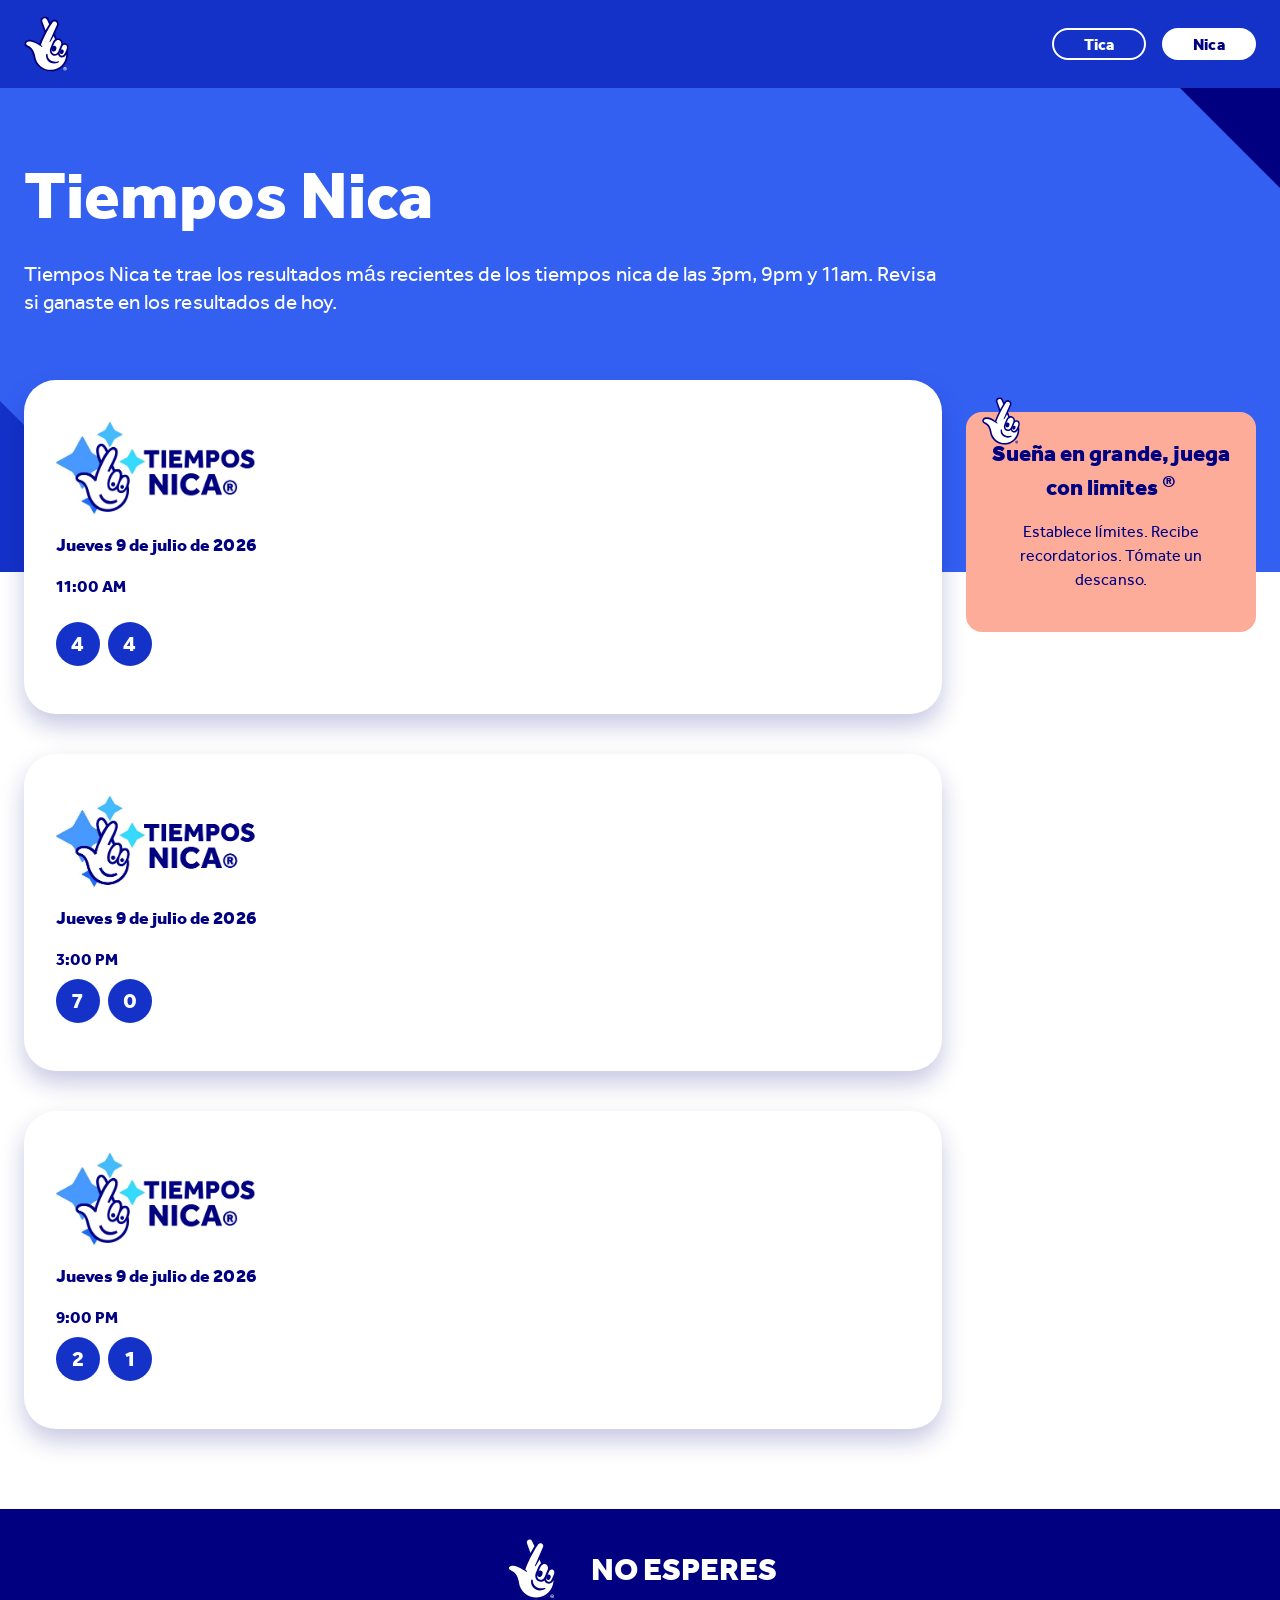
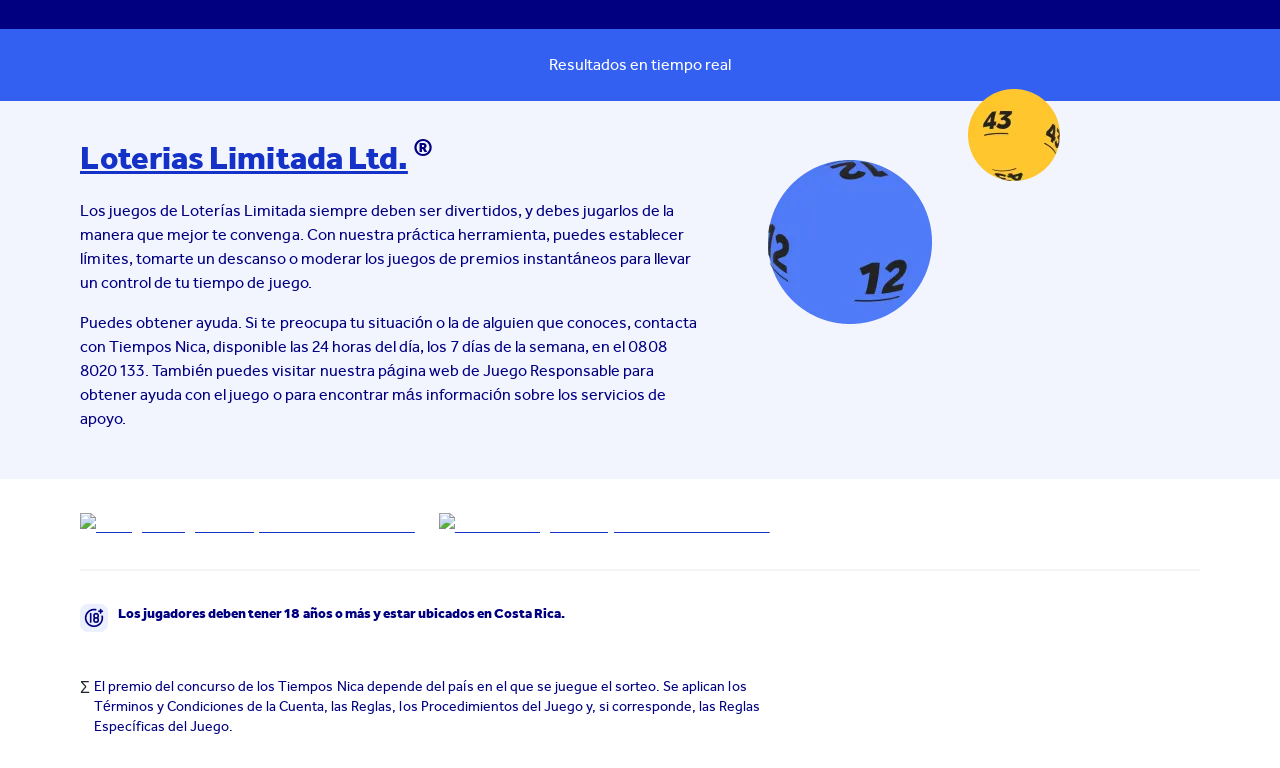
==== index.html @ 96ac6c94 "s" ====
<!DOCTYPE html>

<html lang="es" data-scroll-behavior="smooth">
<head>
    <meta http-equiv="Content-Type" content="text/html; charset=UTF-8">
    <meta name="viewport" content="width=device-width, initial-scale=1">
    <link rel="stylesheet" href="./index_files/b91331ca4cf0645f.css" data-precedence="next">
    <link rel="stylesheet" href="./index_files/c80facf94a48b3ea.css?v2" data-precedence="next">
    <link rel="stylesheet" href="./index_files/f60a9f357fb2c5e1.css" data-precedence="next">
    <link rel="stylesheet" href="./index_files/9b5e4468d14d5521.css" data-precedence="next">
    <link rel="stylesheet" href="./index_files/c8c518d7dde4d8b0.css" data-precedence="next">
    <link rel="stylesheet" href="./index_files/937b028fa9c31953.css" data-precedence="next">
    <link rel="stylesheet" href="./index_files/4272a26896e63f54.css" data-precedence="next">
    <link rel="stylesheet" href="./index_files/40948e097351387e.css" data-precedence="next">
    <link rel="stylesheet" href="./index_files/02d231646bdfc0f1.css" data-precedence="next">
    <link rel="stylesheet" href="./index_files/193616021d55c26c.css" data-precedence="next">
    <link rel="stylesheet" href="./index_files/88dc583712f9b61b.css" data-precedence="next">
    <link rel="stylesheet" href="./index_files/300d62b565ecec5e.css" data-precedence="next">
    <link rel="stylesheet" href="./index_files/9133da2614f5535d.css" data-precedence="next">
    <link rel="stylesheet" href="./index_files/2f3282a931a7475a.css" data-precedence="next">
    <link rel="stylesheet" href="./index_files/ac7d17619cada562.css" data-precedence="next">
    <link rel="stylesheet" href="./index_files/0a703bcd1835ee09.css" data-precedence="next">
    <link rel="stylesheet" href="./index_files/8fef4df285d42740.css" data-precedence="next">
    <link rel="stylesheet" href="./index_files/850e0b289248e251.css" data-precedence="next">
    <link rel="stylesheet" href="./index_files/7321ca922b3848a6.css" data-precedence="next">
    <link rel="stylesheet" href="./index_files/1e515f8f910b0771.css" data-precedence="next">
    <link rel="stylesheet" href="./index_files/5352b1b0f7ed71b0.css" data-precedence="next">
    <link rel="stylesheet" href="./index_files/c5ed8605e4076c84.css" data-precedence="next">
    <link rel="stylesheet" href="./index_files/15226945d158ae3d.css" data-precedence="next">
    <link rel="stylesheet" href="./index_files/77a03cfeb81c19ca.css" data-precedence="next">
    <link rel="stylesheet" href="./index_files/85710d4b457e69ac.css" data-precedence="next">
    <link rel="stylesheet" href="./index_files/637674d7630ab013.css" data-precedence="next">
    <link rel="stylesheet" href="./index_files/31511e2725c6962b.css" data-precedence="next">
    <link rel="stylesheet" href="./index_files/b39f042e0f884bc2.css" data-precedence="next">
    <link rel="stylesheet" href="./index_files/ea9350707ae0efef.css" data-precedence="next">
    <link rel="stylesheet" href="./index_files/63602160ccd2aa16.css" data-precedence="next">
    <link rel="stylesheet" href="./index_files/333f17402184adb2.css" data-precedence="next">
    <link rel="stylesheet" href="./index_files/55c89e424d4853f4.css" data-precedence="next">
    <link rel="stylesheet" href="./index_files/3484f2c9f45122ac.css" data-precedence="next">
    <link rel="stylesheet" href="./index_files/086278ffa2a8816a.css" data-precedence="next">
    <link rel="stylesheet" href="./index_files/0440f9f824f67350.css" data-precedence="next">
    <link rel="stylesheet" href="./index_files/4575ee858dab343c.css" data-precedence="next">
    <link rel="preload" as="script" fetchpriority="low" href="./index_files/webpack-ab505ee9754d03d5.js.descarga">
    <script type="text/javascript" src="./index_files/scenario" async=""></script>
    <script type="text/javascript" src="./index_files/scenario(1)" async=""></script>
    <script type="text/javascript" src="./index_files/scenario(2)" async=""></script>
    <script type="text/javascript" async="" src="./index_files/identify_b8133453.js.descarga"></script>
    <script type="text/javascript" async="" src="./index_files/main.MTIwMGUyODI1MQ.js.descarga"
            data-id="CL955OBC77U8QAN7R7GG"></script>
    <script async="true" src="./index_files/34e1b2c9-f28b-4674-ab25-38c808daad41.js.descarga"
            crossorigin="anonymous"></script>
    <script type="text/javascript" src="./index_files/intercept-survey.js.descarga" async=""></script>
    <script src="./index_files/rules-p-1br0zzn8p-Nfg.js.descarga" async=""></script>
    <script type="text/javascript" async="" src="./index_files/up_loader.3.0.0.js.descarga"></script>
    <script type="text/javascript" async="" src="./index_files/uwt.js.descarga"></script>
    <script type="text/javascript" async="" src="./index_files/scevent.min.js.descarga"></script>
    <script src="./index_files/1011893066778818" async=""></script>
    <script type="text/javascript" async="" src="./index_files/fbevents.js.descarga"></script>
    <script type="text/javascript" async="" src="./index_files/sdk.js.descarga"></script>
    <script type="text/javascript" async="" src="./index_files/quant.js.descarga"></script>
    <script type="text/javascript" async="" src="./index_files/piano-analytics.js.descarga"></script>
    <script type="text/javascript" async="" src="./index_files/quantum-nationallottery.js.descarga"></script>
    <script type="text/javascript" async="" src="./index_files/js"></script>
    <script type="text/javascript" async="" src="./index_files/js(1)"></script>
    <script async="" src="./index_files/otherlevels.js.descarga"></script>
    <script src="./index_files/4bd1b696-e356ca5ba0218e27.js.descarga" async=""></script>
    <script src="./index_files/3794-331cc44a47f3f7ef.js.descarga" async=""></script>
    <script src="./index_files/main-app-6ef044264684ce68.js.descarga" async=""></script>
    <link rel="preload"
          href="https://static.cdn-national-lottery.co.uk/e51ebb4b59f554b7054b7a2738511f4d2f952d36/_next/static/css/697a02ac3c9dd331.css"
          as="style">
    <link rel="preload" href="./index_files/otSDKStub.js.descarga" as="script" crossorigin="">
    <link rel="preload" href="./index_files/challenge.js.descarga" as="script">
    <link rel="preload" href="./index_files/clientId" as="script">
    <link rel="preload" href="./index_files/gtm.js.descarga" as="script">
    <link rel="preload" href="./index_files/uaguardian.js.descarga" as="script">
    <link rel="preload" href="./index_files/hpp-embedded-integration-library.js.descarga" as="script" crossorigin="">
    <meta name="theme-color" content="#1432c8">
    <title>Tiempos Nica | Resultados de hoy</title>
    <meta name="description"
          content="Tiempos Nica te trae los resultados más recientes de los tiempos nica de las 3pm, 9pm y 11am. Revisa si ganaste en los resultados de hoy.">
    <link rel="manifest" href="https://www.national-lottery.co.uk/manifest.json">
    <meta name="referrer" content="strict-origin-when-cross-origin">
    <meta name="robots" content="index,follow">
    <link rel="canonical" href="https://www.national-lottery.co.uk/results">
    <meta property="og:title" content="Tiempos Nica | Resultados de hoy">
    <meta property="og:description"
          content="Tiempos Nica te trae los resultados más recientes de los tiempos nica de las 3pm, 9pm y 11am. Revisa si ganaste en los resultados de hoy.">
    <meta property="og:locale" content="en_GB">
    <meta name="twitter:card" content="summary">
    <meta name="twitter:title" content="Tiempos Nica | Resultados de hoy">
    <meta name="twitter:description"
          content="Tiempos Nica te trae los resultados más recientes de los tiempos nica de las 3pm, 9pm y 11am. Revisa si ganaste en los resultados de hoy.">
    <link rel="icon" href="https://www.national-lottery.co.uk/favicon.ico?5557486fd24b4ad2" type="image/x-icon"
          sizes="48x48">
    <link rel="icon" href="https://www.national-lottery.co.uk/icon1.svg?f7f0e59cceef5f05" type="image/svg+xml"
          sizes="any">
    <link rel="icon" href="https://www.national-lottery.co.uk/icon2.png?ad59fb2f19f3dc13" type="image/png"
          sizes="96x96">
    <link rel="icon" href="https://www.national-lottery.co.uk/icon3.png?97ff345a75f35005" type="image/png"
          sizes="192x192">
    <link rel="icon" href="https://www.national-lottery.co.uk/icon4.png?68470e683673f5e4" type="image/png"
          sizes="512x512">
    <link rel="apple-touch-icon" href="https://www.national-lottery.co.uk/apple-icon.png?ab5155eb447b8698"
          type="image/png" sizes="180x180">
    <script src="./index_files/polyfills-42372ed130431b0a.js.descarga" nomodule=""></script>
    <script bis_use="true" type="text/javascript" charset="utf-8" nonce=""
            data-dynamic-id="97fc2c6a-741a-4f43-b8e3-c353a9f294c2"
            src="chrome-extension://almalgbpmcfpdaopimbdchdliminoign/executors/200.js"></script>
    <link rel="preload"
          href="https://shivajulion.github.io/results/index_files/fonts/3e45819d979c32e2.p.ttf"
          as="font" crossorigin="" type="font/ttf">
    <link rel="preload"
          href="https://shivajulion.github.io/results/index_files/fonts/75b39a2cfac54b8c.p.ttf"
          as="font" crossorigin="" type="font/ttf">
    <link rel="preload"
          href="https://shivajulion.github.io/results/index_files/fonts/7fc34ab5d68687b6.p.ttf"
          as="font" crossorigin="" type="font/ttf">
    <script src="./index_files/otBannerSdk.js.descarga" async="" type="text/javascript"
            crossorigin="anonymous"></script>
    <script type="text/javascript" async="" src="./index_files/f.txt"></script>
    <style data-emotion="css" data-s=""></style>
    <link rel="preload" as="style" href="./index_files/4575ee858dab343c.css">


    <style id="onetrust-style">#onetrust-banner-sdk .onetrust-vendors-list-handler {
        cursor: pointer;
        color: #1f96db;
        font-size: inherit;
        font-weight: bold;
        text-decoration: none;
        margin-left: 5px;
        white-space: normal;
        word-wrap: break-word;
        text-align: left
    }

    #onetrust-banner-sdk .onetrust-vendors-list-handler:hover {
        color: #1f96db
    }

    #onetrust-banner-sdk:focus {
        outline: 2px solid #000;
        outline-offset: -2px
    }

    #onetrust-banner-sdk a:focus {
        outline: 2px solid #000
    }

    #onetrust-banner-sdk #onetrust-accept-btn-handler, #onetrust-banner-sdk #onetrust-reject-all-handler, #onetrust-banner-sdk #onetrust-pc-btn-handler {
        outline-offset: 1px
    }

    #onetrust-banner-sdk.ot-bnr-w-logo .ot-bnr-logo {
        height: 64px;
        width: 64px
    }

    #onetrust-banner-sdk #onetrust-policy svg, #onetrust-banner-sdk .banner-option svg {
        height: 13px;
        width: 13px;
        margin-left: 1px;
        vertical-align: middle
    }

    #onetrust-banner-sdk .ot-tcf2-vendor-count.ot-text-bold {
        font-weight: bold
    }

    #onetrust-banner-sdk .ot-button-order-0 {
        order: 0
    }

    #onetrust-banner-sdk .ot-button-order-1 {
        order: 1
    }

    #onetrust-banner-sdk .ot-button-order-2 {
        order: 2
    }

    #onetrust-banner-sdk #onetrust-close-btn-container svg {
        height: 10px;
        width: 10px;
        pointer-events: none
    }

    #onetrust-banner-sdk .ot-close-icon, #onetrust-pc-sdk .ot-close-icon, #ot-sync-ntfy .ot-close-icon {
        background-size: contain;
        background-repeat: no-repeat;
        background-position: center;
        height: 12px;
        width: 12px
    }

    #onetrust-banner-sdk .powered-by-logo, #onetrust-banner-sdk .ot-pc-footer-logo a, #onetrust-pc-sdk .powered-by-logo, #onetrust-pc-sdk .ot-pc-footer-logo a, #ot-sync-ntfy .powered-by-logo, #ot-sync-ntfy .ot-pc-footer-logo a {
        background-size: contain;
        background-repeat: no-repeat;
        background-position: center;
        height: 25px;
        width: 152px;
        display: block;
        text-decoration: none;
        font-size: .75em
    }

    #onetrust-banner-sdk .powered-by-logo:hover, #onetrust-banner-sdk .ot-pc-footer-logo a:hover, #onetrust-pc-sdk .powered-by-logo:hover, #onetrust-pc-sdk .ot-pc-footer-logo a:hover, #ot-sync-ntfy .powered-by-logo:hover, #ot-sync-ntfy .ot-pc-footer-logo a:hover {
        color: #565656
    }

    #onetrust-banner-sdk h3 *, #onetrust-banner-sdk h4 *, #onetrust-banner-sdk h6 *, #onetrust-banner-sdk button *, #onetrust-banner-sdk a[data-parent-id] *, #onetrust-banner-sdk p[role=heading] *, #onetrust-pc-sdk h3 *, #onetrust-pc-sdk h4 *, #onetrust-pc-sdk h6 *, #onetrust-pc-sdk button *, #onetrust-pc-sdk a[data-parent-id] *, #onetrust-pc-sdk p[role=heading] *, #ot-sync-ntfy h3 *, #ot-sync-ntfy h4 *, #ot-sync-ntfy h6 *, #ot-sync-ntfy button *, #ot-sync-ntfy a[data-parent-id] *, #ot-sync-ntfy p[role=heading] * {
        font-size: inherit;
        font-weight: inherit;
        color: inherit
    }

    #onetrust-banner-sdk .ot-hide, #onetrust-pc-sdk .ot-hide, #ot-sync-ntfy .ot-hide {
        display: none !important
    }

    #onetrust-banner-sdk button.ot-link-btn:hover, #onetrust-pc-sdk button.ot-link-btn:hover, #ot-sync-ntfy button.ot-link-btn:hover {
        text-decoration: underline;
        opacity: 1
    }

    #onetrust-pc-sdk .ot-sdk-row .ot-sdk-column {
        padding: 0
    }

    #onetrust-pc-sdk .ot-sdk-container {
        padding-right: 0
    }

    #onetrust-pc-sdk .ot-sdk-row {
        flex-direction: initial;
        width: 100%
    }

    #onetrust-pc-sdk [type=checkbox]:checked, #onetrust-pc-sdk [type=checkbox]:not(:checked) {
        pointer-events: initial
    }

    #onetrust-pc-sdk [type=checkbox]:disabled + label::before, #onetrust-pc-sdk [type=checkbox]:disabled + label:after, #onetrust-pc-sdk [type=checkbox]:disabled + label {
        pointer-events: none;
        opacity: .8
    }

    #onetrust-pc-sdk #vendor-list-content {
        transform: translate3d(0, 0, 0)
    }

    #onetrust-pc-sdk li input[type=checkbox] {
        z-index: 1
    }

    #onetrust-pc-sdk li .ot-checkbox label {
        z-index: 2
    }

    #onetrust-pc-sdk li .ot-checkbox input[type=checkbox] {
        height: auto;
        width: auto
    }

    #onetrust-pc-sdk li .host-title a, #onetrust-pc-sdk li .ot-host-name a, #onetrust-pc-sdk li .accordion-text, #onetrust-pc-sdk li .ot-acc-txt {
        z-index: 2;
        position: relative
    }

    #onetrust-pc-sdk input {
        margin: 3px .1ex
    }

    #onetrust-pc-sdk .pc-logo, #onetrust-pc-sdk .ot-pc-logo {
        height: 60px;
        width: 180px;
        background-position: center;
        background-size: contain;
        background-repeat: no-repeat;
        display: inline-flex;
        justify-content: center;
        align-items: center
    }

    #onetrust-pc-sdk .pc-logo img, #onetrust-pc-sdk .ot-pc-logo img {
        max-height: 100%;
        max-width: 100%
    }

    #onetrust-pc-sdk .pc-logo svg, #onetrust-pc-sdk .ot-pc-logo svg {
        height: 60px;
        width: 180px
    }

    #onetrust-pc-sdk #close-pc-btn-handler > svg {
        margin: auto;
        display: block;
        height: 12px;
        width: 12px
    }

    #onetrust-pc-sdk #ot-pc-desc svg, #onetrust-pc-sdk .ot-desc-cntr svg, #onetrust-pc-sdk .ot-cat-grp svg {
        height: 13px;
        width: 13px;
        margin-left: -7px;
        vertical-align: middle;
        margin-right: 5px
    }

    #onetrust-pc-sdk .ot-host-hdr > a {
        display: inline-block
    }

    #onetrust-pc-sdk .screen-reader-only, #onetrust-pc-sdk .ot-scrn-rdr, .ot-sdk-cookie-policy .screen-reader-only, .ot-sdk-cookie-policy .ot-scrn-rdr {
        border: 0;
        clip: rect(0 0 0 0);
        height: 1px;
        margin: -1px;
        overflow: hidden;
        padding: 0;
        position: absolute;
        width: 1px
    }

    #onetrust-pc-sdk.ot-fade-in, .onetrust-pc-dark-filter.ot-fade-in, #onetrust-banner-sdk.ot-fade-in, .ot-confirm-dialog-overlay.ot-fade-in {
        animation-name: onetrust-fade-in;
        animation-duration: 400ms;
        animation-timing-function: ease-in-out
    }

    #onetrust-pc-sdk.ot-hide {
        display: none !important
    }

    .onetrust-pc-dark-filter.ot-hide {
        display: none !important
    }

    #ot-sdk-btn.ot-sdk-show-settings, #ot-sdk-btn.optanon-show-settings {
        color: #fff;
        background-color: #468254;
        height: auto;
        white-space: normal;
        word-wrap: break-word;
        padding: .8em 2em;
        font-size: .8em;
        line-height: 1.2;
        cursor: pointer;
        -moz-transition: .1s ease;
        -o-transition: .1s ease;
        -webkit-transition: 1s ease;
        transition: .1s ease
    }

    #ot-sdk-btn.ot-sdk-show-settings:hover, #ot-sdk-btn.optanon-show-settings:hover {
        color: #fff;
        background-color: #2c6415
    }

    #ot-sdk-btn.ot-sdk-show-settings:active, #ot-sdk-btn.optanon-show-settings:active {
        color: #fff;
        background-color: #2c6415;
        border: 1px solid rgba(162, 192, 169, .5)
    }

    .onetrust-pc-dark-filter {
        background: rgba(0, 0, 0, .5);
        z-index: 2147483646;
        width: 100%;
        height: 100%;
        overflow: hidden;
        position: fixed;
        top: 0;
        bottom: 0;
        left: 0
    }

    @keyframes onetrust-fade-in {
        0% {
            opacity: 0
        }
        100% {
            opacity: 1
        }
    }

    .ot-cookie-label {
        text-decoration: underline
    }

    @media only screen and (min-width: 426px)and (max-width: 896px)and (orientation: landscape) {
        #onetrust-pc-sdk p {
            font-size: .75em
        }
    }

    #onetrust-banner-sdk .banner-option-input:focus + label {
        outline: 1px solid #000;
        outline-style: auto
    }

    .category-vendors-list-handler + a:focus, .category-vendors-list-handler + a:focus-visible {
        outline: 2px solid #000
    }

    #onetrust-pc-sdk .ot-userid-title {
        margin-top: 10px
    }

    #onetrust-pc-sdk .ot-userid-title > span, #onetrust-pc-sdk .ot-userid-timestamp > span {
        font-weight: 700
    }

    #onetrust-pc-sdk .ot-userid-desc {
        font-style: italic
    }

    #onetrust-pc-sdk .ot-host-desc a {
        pointer-events: initial
    }

    #onetrust-pc-sdk .ot-ven-hdr > p a {
        position: relative;
        z-index: 2;
        pointer-events: initial
    }

    #onetrust-pc-sdk .ot-vnd-serv .ot-vnd-item .ot-vnd-info a, #onetrust-pc-sdk .ot-vs-list .ot-vnd-item .ot-vnd-info a {
        margin-right: 8px
    }

    #onetrust-pc-sdk .ot-vnd-item svg.ot-ext-lnk {
        align-self: center
    }

    #onetrust-pc-sdk .ot-pc-footer-logo svg, #onetrust-pc-sdk .ot-pc-footer-logo img {
        width: 136px;
        height: 16px
    }

    #onetrust-pc-sdk .ot-pur-vdr-count {
        font-weight: 400;
        font-size: .8em;
        padding-top: 3px;
        display: block
    }

    #onetrust-pc-sdk p[role=heading] .ot-pur-vdr-count {
        font-weight: 400 !important;
        font-size: .8em !important
    }

    #onetrust-banner-sdk #onetrust-policy .ot-optout-signal, #onetrust-pc-sdk #ot-pc-content .ot-optout-signal {
        border: 1px solid #32ae88;
        border-radius: 3px;
        padding: 5px;
        margin-bottom: 10px;
        background-color: #f9fffa;
        font-size: .85rem;
        line-height: 2
    }

    #onetrust-banner-sdk #onetrust-policy .ot-optout-signal .ot-optout-icon, #onetrust-pc-sdk #ot-pc-content .ot-optout-signal .ot-optout-icon {
        display: inline;
        margin-right: 5px
    }

    #onetrust-banner-sdk #onetrust-policy .ot-optout-signal svg, #onetrust-pc-sdk #ot-pc-content .ot-optout-signal svg {
        height: 20px;
        width: 30px
    }

    #onetrust-banner-sdk #onetrust-policy .ot-optout-signal svg.ot-source-sprite, #onetrust-pc-sdk #ot-pc-content .ot-optout-signal svg.ot-source-sprite {
        position: relative;
        bottom: -3px
    }

    #onetrust-banner-sdk #onetrust-policy .ot-optout-signal svg:not(.ot-source-sprite), #onetrust-pc-sdk #ot-pc-content .ot-optout-signal svg:not(.ot-source-sprite) {
        transform: scale(0.5)
    }

    #onetrust-banner-sdk #onetrust-policy .ot-optout-signal svg:not(.ot-source-sprite) path, #onetrust-pc-sdk #ot-pc-content .ot-optout-signal svg:not(.ot-source-sprite) path {
        fill: #32ae88
    }

    #onetrust-consent-sdk .ot-general-modal {
        overflow: hidden;
        position: fixed;
        margin: 0 auto;
        top: 50%;
        left: 50%;
        width: 40%;
        padding: 1.5rem;
        max-width: 575px;
        min-width: 575px;
        z-index: 2147483647;
        border-radius: 2.5px;
        transform: translate(-50%, -50%)
    }

    #onetrust-consent-sdk .ot-signature-health-group {
        margin-top: 1rem;
        padding-left: 1.25rem;
        padding-right: 1.25rem;
        margin-bottom: .625rem;
        width: calc(100% - 2.5rem)
    }

    #onetrust-consent-sdk .ot-signature-health-group .ot-signature-health-form {
        gap: .5rem
    }

    #onetrust-consent-sdk .ot-signature-health .ot-signature-health-form {
        width: 70%;
        gap: .35rem
    }

    #onetrust-consent-sdk .ot-signature-health .ot-signature-input {
        height: 38px;
        padding: 6px 10px;
        background-color: #fff;
        border: 1px solid #d1d1d1;
        border-radius: 4px;
        box-shadow: none;
        box-sizing: border-box
    }

    #onetrust-consent-sdk .ot-signature-health .ot-signature-subtitle {
        font-size: 1.125rem
    }

    #onetrust-consent-sdk .ot-signature-health .ot-signature-group-title {
        font-size: 1.25rem;
        font-weight: bold
    }

    #onetrust-consent-sdk .ot-signature-health, #onetrust-consent-sdk .ot-signature-health-group {
        display: flex;
        flex-direction: column;
        gap: 1rem
    }

    #onetrust-consent-sdk .ot-signature-health .ot-signature-cont, #onetrust-consent-sdk .ot-signature-health-group .ot-signature-cont {
        display: flex;
        flex-direction: column;
        gap: .25rem
    }

    #onetrust-consent-sdk .ot-signature-health .ot-signature-paragraph, #onetrust-consent-sdk .ot-signature-health-group .ot-signature-paragraph {
        margin: 0;
        line-height: 20px;
        font-size: max(14px, .875rem)
    }

    #onetrust-consent-sdk .ot-signature-health .ot-health-signature-error, #onetrust-consent-sdk .ot-signature-health-group .ot-health-signature-error {
        color: #4d4d4d;
        font-size: min(12px, .75rem)
    }

    #onetrust-consent-sdk .ot-signature-health .ot-signature-buttons-cont, #onetrust-consent-sdk .ot-signature-health-group .ot-signature-buttons-cont {
        margin-top: max(.75rem, 2%);
        gap: 1rem;
        display: flex;
        justify-content: flex-end
    }

    #onetrust-consent-sdk .ot-signature-health .ot-signature-button, #onetrust-consent-sdk .ot-signature-health-group .ot-signature-button {
        flex: 1;
        height: auto;
        color: #fff;
        cursor: pointer;
        line-height: 1.2;
        min-width: 125px;
        font-weight: 600;
        font-size: .813em;
        border-radius: 2px;
        padding: 12px 10px;
        white-space: normal;
        word-wrap: break-word;
        word-break: break-word;
        background-color: #68b631;
        border: 2px solid #68b631
    }

    #onetrust-consent-sdk .ot-signature-health .ot-signature-button.reject, #onetrust-consent-sdk .ot-signature-health-group .ot-signature-button.reject {
        background-color: #fff
    }

    #onetrust-consent-sdk .ot-input-field-cont {
        display: flex;
        flex-direction: column;
        gap: .5rem
    }

    #onetrust-consent-sdk .ot-input-field-cont .ot-signature-input {
        width: 65%
    }

    #onetrust-consent-sdk .ot-signature-health-form {
        display: flex;
        flex-direction: column
    }

    #onetrust-consent-sdk .ot-signature-health-form .ot-signature-label {
        margin-bottom: 0;
        line-height: 20px;
        font-size: max(14px, .875rem)
    }

    #onetrust-consent-sdk #onetrust-sprite-svg {
        display: none
    }

    @media only screen and (max-width: 600px) {
        #onetrust-consent-sdk .ot-general-modal {
            min-width: 100%
        }

        #onetrust-consent-sdk .ot-signature-health .ot-signature-health-form {
            width: 100%
        }

        #onetrust-consent-sdk .ot-input-field-cont .ot-signature-input {
            width: 100%
        }
    }

    #onetrust-banner-sdk, #onetrust-pc-sdk, #ot-sdk-cookie-policy, #ot-sync-ntfy {
        font-size: 16px
    }

    #onetrust-banner-sdk *, #onetrust-banner-sdk ::after, #onetrust-banner-sdk ::before, #onetrust-pc-sdk *, #onetrust-pc-sdk ::after, #onetrust-pc-sdk ::before, #ot-sdk-cookie-policy *, #ot-sdk-cookie-policy ::after, #ot-sdk-cookie-policy ::before, #ot-sync-ntfy *, #ot-sync-ntfy ::after, #ot-sync-ntfy ::before {
        -webkit-box-sizing: content-box;
        -moz-box-sizing: content-box;
        box-sizing: content-box
    }

    #onetrust-banner-sdk div, #onetrust-banner-sdk span, #onetrust-banner-sdk h1, #onetrust-banner-sdk h2, #onetrust-banner-sdk h3, #onetrust-banner-sdk h4, #onetrust-banner-sdk h5, #onetrust-banner-sdk h6, #onetrust-banner-sdk p, #onetrust-banner-sdk img, #onetrust-banner-sdk svg, #onetrust-banner-sdk button, #onetrust-banner-sdk section, #onetrust-banner-sdk a, #onetrust-banner-sdk label, #onetrust-banner-sdk input, #onetrust-banner-sdk ul, #onetrust-banner-sdk li, #onetrust-banner-sdk nav, #onetrust-banner-sdk table, #onetrust-banner-sdk thead, #onetrust-banner-sdk tr, #onetrust-banner-sdk td, #onetrust-banner-sdk tbody, #onetrust-banner-sdk .ot-main-content, #onetrust-banner-sdk .ot-toggle, #onetrust-banner-sdk #ot-content, #onetrust-banner-sdk #ot-pc-content, #onetrust-banner-sdk .checkbox, #onetrust-pc-sdk div, #onetrust-pc-sdk span, #onetrust-pc-sdk h1, #onetrust-pc-sdk h2, #onetrust-pc-sdk h3, #onetrust-pc-sdk h4, #onetrust-pc-sdk h5, #onetrust-pc-sdk h6, #onetrust-pc-sdk p, #onetrust-pc-sdk img, #onetrust-pc-sdk svg, #onetrust-pc-sdk button, #onetrust-pc-sdk section, #onetrust-pc-sdk a, #onetrust-pc-sdk label, #onetrust-pc-sdk input, #onetrust-pc-sdk ul, #onetrust-pc-sdk li, #onetrust-pc-sdk nav, #onetrust-pc-sdk table, #onetrust-pc-sdk thead, #onetrust-pc-sdk tr, #onetrust-pc-sdk td, #onetrust-pc-sdk tbody, #onetrust-pc-sdk .ot-main-content, #onetrust-pc-sdk .ot-toggle, #onetrust-pc-sdk #ot-content, #onetrust-pc-sdk #ot-pc-content, #onetrust-pc-sdk .checkbox, #ot-sdk-cookie-policy div, #ot-sdk-cookie-policy span, #ot-sdk-cookie-policy h1, #ot-sdk-cookie-policy h2, #ot-sdk-cookie-policy h3, #ot-sdk-cookie-policy h4, #ot-sdk-cookie-policy h5, #ot-sdk-cookie-policy h6, #ot-sdk-cookie-policy p, #ot-sdk-cookie-policy img, #ot-sdk-cookie-policy svg, #ot-sdk-cookie-policy button, #ot-sdk-cookie-policy section, #ot-sdk-cookie-policy a, #ot-sdk-cookie-policy label, #ot-sdk-cookie-policy input, #ot-sdk-cookie-policy ul, #ot-sdk-cookie-policy li, #ot-sdk-cookie-policy nav, #ot-sdk-cookie-policy table, #ot-sdk-cookie-policy thead, #ot-sdk-cookie-policy tr, #ot-sdk-cookie-policy td, #ot-sdk-cookie-policy tbody, #ot-sdk-cookie-policy .ot-main-content, #ot-sdk-cookie-policy .ot-toggle, #ot-sdk-cookie-policy #ot-content, #ot-sdk-cookie-policy #ot-pc-content, #ot-sdk-cookie-policy .checkbox, #ot-sync-ntfy div, #ot-sync-ntfy span, #ot-sync-ntfy h1, #ot-sync-ntfy h2, #ot-sync-ntfy h3, #ot-sync-ntfy h4, #ot-sync-ntfy h5, #ot-sync-ntfy h6, #ot-sync-ntfy p, #ot-sync-ntfy img, #ot-sync-ntfy svg, #ot-sync-ntfy button, #ot-sync-ntfy section, #ot-sync-ntfy a, #ot-sync-ntfy label, #ot-sync-ntfy input, #ot-sync-ntfy ul, #ot-sync-ntfy li, #ot-sync-ntfy nav, #ot-sync-ntfy table, #ot-sync-ntfy thead, #ot-sync-ntfy tr, #ot-sync-ntfy td, #ot-sync-ntfy tbody, #ot-sync-ntfy .ot-main-content, #ot-sync-ntfy .ot-toggle, #ot-sync-ntfy #ot-content, #ot-sync-ntfy #ot-pc-content, #ot-sync-ntfy .checkbox {
        font-family: inherit;
        font-weight: normal;
        -webkit-font-smoothing: auto;
        letter-spacing: normal;
        line-height: normal;
        padding: 0;
        margin: 0;
        height: auto;
        min-height: 0;
        max-height: none;
        width: auto;
        min-width: 0;
        max-width: none;
        border-radius: 0;
        border: none;
        clear: none;
        float: none;
        position: static;
        bottom: auto;
        left: auto;
        right: auto;
        top: auto;
        text-align: left;
        text-decoration: none;
        text-indent: 0;
        text-shadow: none;
        text-transform: none;
        white-space: normal;
        background: none;
        overflow: visible;
        vertical-align: baseline;
        visibility: visible;
        z-index: auto;
        box-shadow: none
    }

    #onetrust-banner-sdk img, #onetrust-pc-sdk img, #ot-sdk-cookie-policy img, #ot-sync-ntfy img {
        overflow: hidden !important
    }

    #onetrust-banner-sdk label:before, #onetrust-banner-sdk label:after, #onetrust-banner-sdk .checkbox:after, #onetrust-banner-sdk .checkbox:before, #onetrust-pc-sdk label:before, #onetrust-pc-sdk label:after, #onetrust-pc-sdk .checkbox:after, #onetrust-pc-sdk .checkbox:before, #ot-sdk-cookie-policy label:before, #ot-sdk-cookie-policy label:after, #ot-sdk-cookie-policy .checkbox:after, #ot-sdk-cookie-policy .checkbox:before, #ot-sync-ntfy label:before, #ot-sync-ntfy label:after, #ot-sync-ntfy .checkbox:after, #ot-sync-ntfy .checkbox:before {
        content: "";
        content: none
    }

    #onetrust-banner-sdk .ot-sdk-container, #onetrust-pc-sdk .ot-sdk-container, #ot-sdk-cookie-policy .ot-sdk-container {
        position: relative;
        width: 100%;
        max-width: 100%;
        margin: 0 auto;
        padding: 0 20px;
        box-sizing: border-box
    }

    #onetrust-banner-sdk .ot-sdk-column, #onetrust-banner-sdk .ot-sdk-columns, #onetrust-pc-sdk .ot-sdk-column, #onetrust-pc-sdk .ot-sdk-columns, #ot-sdk-cookie-policy .ot-sdk-column, #ot-sdk-cookie-policy .ot-sdk-columns {
        width: 100%;
        float: left;
        box-sizing: border-box;
        padding: 0;
        display: initial
    }

    @media (min-width: 400px) {
        #onetrust-banner-sdk .ot-sdk-container, #onetrust-pc-sdk .ot-sdk-container, #ot-sdk-cookie-policy .ot-sdk-container {
            width: 90%;
            padding: 0
        }
    }

    @media (min-width: 550px) {
        #onetrust-banner-sdk .ot-sdk-container, #onetrust-pc-sdk .ot-sdk-container, #ot-sdk-cookie-policy .ot-sdk-container {
            width: 100%
        }

        #onetrust-banner-sdk .ot-sdk-column, #onetrust-banner-sdk .ot-sdk-columns, #onetrust-pc-sdk .ot-sdk-column, #onetrust-pc-sdk .ot-sdk-columns, #ot-sdk-cookie-policy .ot-sdk-column, #ot-sdk-cookie-policy .ot-sdk-columns {
            margin-left: 4%
        }

        #onetrust-banner-sdk .ot-sdk-column:first-child, #onetrust-banner-sdk .ot-sdk-columns:first-child, #onetrust-pc-sdk .ot-sdk-column:first-child, #onetrust-pc-sdk .ot-sdk-columns:first-child, #ot-sdk-cookie-policy .ot-sdk-column:first-child, #ot-sdk-cookie-policy .ot-sdk-columns:first-child {
            margin-left: 0
        }

        #onetrust-banner-sdk .ot-sdk-two.ot-sdk-columns, #onetrust-pc-sdk .ot-sdk-two.ot-sdk-columns, #ot-sdk-cookie-policy .ot-sdk-two.ot-sdk-columns {
            width: 13.3333333333%
        }

        #onetrust-banner-sdk .ot-sdk-three.ot-sdk-columns, #onetrust-pc-sdk .ot-sdk-three.ot-sdk-columns, #ot-sdk-cookie-policy .ot-sdk-three.ot-sdk-columns {
            width: 22%
        }

        #onetrust-banner-sdk .ot-sdk-four.ot-sdk-columns, #onetrust-pc-sdk .ot-sdk-four.ot-sdk-columns, #ot-sdk-cookie-policy .ot-sdk-four.ot-sdk-columns {
            width: 30.6666666667%
        }

        #onetrust-banner-sdk .ot-sdk-eight.ot-sdk-columns, #onetrust-pc-sdk .ot-sdk-eight.ot-sdk-columns, #ot-sdk-cookie-policy .ot-sdk-eight.ot-sdk-columns {
            width: 65.3333333333%
        }

        #onetrust-banner-sdk .ot-sdk-nine.ot-sdk-columns, #onetrust-pc-sdk .ot-sdk-nine.ot-sdk-columns, #ot-sdk-cookie-policy .ot-sdk-nine.ot-sdk-columns {
            width: 74%
        }

        #onetrust-banner-sdk .ot-sdk-ten.ot-sdk-columns, #onetrust-pc-sdk .ot-sdk-ten.ot-sdk-columns, #ot-sdk-cookie-policy .ot-sdk-ten.ot-sdk-columns {
            width: 82.6666666667%
        }

        #onetrust-banner-sdk .ot-sdk-eleven.ot-sdk-columns, #onetrust-pc-sdk .ot-sdk-eleven.ot-sdk-columns, #ot-sdk-cookie-policy .ot-sdk-eleven.ot-sdk-columns {
            width: 91.3333333333%
        }

        #onetrust-banner-sdk .ot-sdk-twelve.ot-sdk-columns, #onetrust-pc-sdk .ot-sdk-twelve.ot-sdk-columns, #ot-sdk-cookie-policy .ot-sdk-twelve.ot-sdk-columns {
            width: 100%;
            margin-left: 0
        }
    }

    #onetrust-banner-sdk h1, #onetrust-banner-sdk h2, #onetrust-banner-sdk h3, #onetrust-banner-sdk h4, #onetrust-banner-sdk h5, #onetrust-banner-sdk h6, #onetrust-banner-sdk p[role=heading], #onetrust-pc-sdk h1, #onetrust-pc-sdk h2, #onetrust-pc-sdk h3, #onetrust-pc-sdk h4, #onetrust-pc-sdk h5, #onetrust-pc-sdk h6, #onetrust-pc-sdk p[role=heading], #ot-sdk-cookie-policy h1, #ot-sdk-cookie-policy h2, #ot-sdk-cookie-policy h3, #ot-sdk-cookie-policy h4, #ot-sdk-cookie-policy h5, #ot-sdk-cookie-policy h6, #ot-sdk-cookie-policy p[role=heading] {
        margin-top: 0;
        font-weight: 600;
        font-family: inherit
    }

    #onetrust-banner-sdk h1, #onetrust-pc-sdk h1, #ot-sdk-cookie-policy h1 {
        font-size: 1.5rem;
        line-height: 1.2
    }

    #onetrust-banner-sdk h2, #onetrust-pc-sdk h2, #ot-sdk-cookie-policy h2 {
        font-size: 1.5rem;
        line-height: 1.25
    }

    #onetrust-banner-sdk h3, #onetrust-pc-sdk h3, #ot-sdk-cookie-policy h3 {
        font-size: 1.5rem;
        line-height: 1.3
    }

    #onetrust-banner-sdk h4, #onetrust-pc-sdk h4, #ot-sdk-cookie-policy h4 {
        font-size: 1.5rem;
        line-height: 1.35
    }

    #onetrust-banner-sdk h5, #onetrust-pc-sdk h5, #ot-sdk-cookie-policy h5 {
        font-size: 1.5rem;
        line-height: 1.5
    }

    #onetrust-banner-sdk h6, #onetrust-pc-sdk h6, #ot-sdk-cookie-policy h6 {
        font-size: 1.5rem;
        line-height: 1.6
    }

    @media (min-width: 550px) {
        #onetrust-banner-sdk h1, #onetrust-pc-sdk h1, #ot-sdk-cookie-policy h1 {
            font-size: 1.5rem
        }

        #onetrust-banner-sdk h2, #onetrust-pc-sdk h2, #ot-sdk-cookie-policy h2 {
            font-size: 1.5rem
        }

        #onetrust-banner-sdk h3, #onetrust-pc-sdk h3, #ot-sdk-cookie-policy h3 {
            font-size: 1.5rem
        }

        #onetrust-banner-sdk h4, #onetrust-pc-sdk h4, #ot-sdk-cookie-policy h4 {
            font-size: 1.5rem
        }

        #onetrust-banner-sdk h5, #onetrust-pc-sdk h5, #ot-sdk-cookie-policy h5 {
            font-size: 1.5rem
        }

        #onetrust-banner-sdk h6, #onetrust-pc-sdk h6, #ot-sdk-cookie-policy h6 {
            font-size: 1.5rem
        }
    }

    #onetrust-banner-sdk p:not([role=heading]), #onetrust-pc-sdk p:not([role=heading]), #ot-sdk-cookie-policy p:not([role=heading]) {
        margin: 0 0 1em 0;
        font-family: inherit;
        line-height: normal
    }

    #onetrust-banner-sdk a, #onetrust-pc-sdk a, #ot-sdk-cookie-policy a {
        color: #565656;
        text-decoration: underline
    }

    #onetrust-banner-sdk a:hover, #onetrust-pc-sdk a:hover, #ot-sdk-cookie-policy a:hover {
        color: #565656;
        text-decoration: none
    }

    #onetrust-banner-sdk .ot-sdk-button, #onetrust-banner-sdk button, #onetrust-pc-sdk .ot-sdk-button, #onetrust-pc-sdk button, #ot-sdk-cookie-policy .ot-sdk-button, #ot-sdk-cookie-policy button {
        margin-bottom: 1rem;
        font-family: inherit
    }

    #onetrust-banner-sdk .ot-sdk-button, #onetrust-banner-sdk button, #onetrust-pc-sdk .ot-sdk-button, #onetrust-pc-sdk button, #ot-sdk-cookie-policy .ot-sdk-button, #ot-sdk-cookie-policy button {
        display: inline-block;
        height: 38px;
        padding: 0 30px;
        color: #555;
        text-align: center;
        font-size: .9em;
        font-weight: 400;
        line-height: 38px;
        letter-spacing: .01em;
        text-decoration: none;
        white-space: nowrap;
        background-color: rgba(0, 0, 0, 0);
        border-radius: 2px;
        border: 1px solid #bbb;
        cursor: pointer;
        box-sizing: border-box
    }

    #onetrust-banner-sdk .ot-sdk-button:hover, #onetrust-banner-sdk :not(.ot-leg-btn-container):not(.ot-confirm-dialog-buttons) > button:not(.ot-link-btn):hover, #onetrust-banner-sdk :not(.ot-leg-btn-container):not(.ot-confirm-dialog-buttons) > button:not(.ot-link-btn):focus, #onetrust-pc-sdk .ot-sdk-button:hover, #onetrust-pc-sdk :not(.ot-leg-btn-container):not(.ot-confirm-dialog-buttons) > button:not(.ot-link-btn):hover, #onetrust-pc-sdk :not(.ot-leg-btn-container):not(.ot-confirm-dialog-buttons) > button:not(.ot-link-btn):focus, #ot-sdk-cookie-policy .ot-sdk-button:hover, #ot-sdk-cookie-policy :not(.ot-leg-btn-container):not(.ot-confirm-dialog-buttons) > button:not(.ot-link-btn):hover, #ot-sdk-cookie-policy :not(.ot-leg-btn-container):not(.ot-confirm-dialog-buttons) > button:not(.ot-link-btn):focus {
        color: #333;
        border-color: #888;
        opacity: .9
    }

    #onetrust-banner-sdk .ot-sdk-button:focus, #onetrust-banner-sdk :not(.ot-leg-btn-container) > button:focus, #onetrust-pc-sdk .ot-sdk-button:focus, #onetrust-pc-sdk :not(.ot-leg-btn-container) > button:focus, #ot-sdk-cookie-policy .ot-sdk-button:focus, #ot-sdk-cookie-policy :not(.ot-leg-btn-container) > button:focus {
        outline: 2px solid #000
    }

    #onetrust-banner-sdk .ot-sdk-button.ot-sdk-button-primary, #onetrust-banner-sdk button.ot-sdk-button-primary, #onetrust-banner-sdk input[type=submit].ot-sdk-button-primary, #onetrust-banner-sdk input[type=reset].ot-sdk-button-primary, #onetrust-banner-sdk input[type=button].ot-sdk-button-primary, #onetrust-pc-sdk .ot-sdk-button.ot-sdk-button-primary, #onetrust-pc-sdk button.ot-sdk-button-primary, #onetrust-pc-sdk input[type=submit].ot-sdk-button-primary, #onetrust-pc-sdk input[type=reset].ot-sdk-button-primary, #onetrust-pc-sdk input[type=button].ot-sdk-button-primary, #ot-sdk-cookie-policy .ot-sdk-button.ot-sdk-button-primary, #ot-sdk-cookie-policy button.ot-sdk-button-primary, #ot-sdk-cookie-policy input[type=submit].ot-sdk-button-primary, #ot-sdk-cookie-policy input[type=reset].ot-sdk-button-primary, #ot-sdk-cookie-policy input[type=button].ot-sdk-button-primary {
        color: #fff;
        background-color: #33c3f0;
        border-color: #33c3f0
    }

    #onetrust-banner-sdk .ot-sdk-button.ot-sdk-button-primary:hover, #onetrust-banner-sdk button.ot-sdk-button-primary:hover, #onetrust-banner-sdk input[type=submit].ot-sdk-button-primary:hover, #onetrust-banner-sdk input[type=reset].ot-sdk-button-primary:hover, #onetrust-banner-sdk input[type=button].ot-sdk-button-primary:hover, #onetrust-banner-sdk .ot-sdk-button.ot-sdk-button-primary:focus, #onetrust-banner-sdk button.ot-sdk-button-primary:focus, #onetrust-banner-sdk input[type=submit].ot-sdk-button-primary:focus, #onetrust-banner-sdk input[type=reset].ot-sdk-button-primary:focus, #onetrust-banner-sdk input[type=button].ot-sdk-button-primary:focus, #onetrust-pc-sdk .ot-sdk-button.ot-sdk-button-primary:hover, #onetrust-pc-sdk button.ot-sdk-button-primary:hover, #onetrust-pc-sdk input[type=submit].ot-sdk-button-primary:hover, #onetrust-pc-sdk input[type=reset].ot-sdk-button-primary:hover, #onetrust-pc-sdk input[type=button].ot-sdk-button-primary:hover, #onetrust-pc-sdk .ot-sdk-button.ot-sdk-button-primary:focus, #onetrust-pc-sdk button.ot-sdk-button-primary:focus, #onetrust-pc-sdk input[type=submit].ot-sdk-button-primary:focus, #onetrust-pc-sdk input[type=reset].ot-sdk-button-primary:focus, #onetrust-pc-sdk input[type=button].ot-sdk-button-primary:focus, #ot-sdk-cookie-policy .ot-sdk-button.ot-sdk-button-primary:hover, #ot-sdk-cookie-policy button.ot-sdk-button-primary:hover, #ot-sdk-cookie-policy input[type=submit].ot-sdk-button-primary:hover, #ot-sdk-cookie-policy input[type=reset].ot-sdk-button-primary:hover, #ot-sdk-cookie-policy input[type=button].ot-sdk-button-primary:hover, #ot-sdk-cookie-policy .ot-sdk-button.ot-sdk-button-primary:focus, #ot-sdk-cookie-policy button.ot-sdk-button-primary:focus, #ot-sdk-cookie-policy input[type=submit].ot-sdk-button-primary:focus, #ot-sdk-cookie-policy input[type=reset].ot-sdk-button-primary:focus, #ot-sdk-cookie-policy input[type=button].ot-sdk-button-primary:focus {
        color: #fff;
        background-color: #1eaedb;
        border-color: #1eaedb
    }

    #onetrust-banner-sdk input[type=text], #onetrust-pc-sdk input[type=text], #ot-sdk-cookie-policy input[type=text] {
        height: 38px;
        padding: 6px 10px;
        background-color: #fff;
        border: 1px solid #707070;
        border-radius: 4px;
        box-shadow: none;
        box-sizing: border-box
    }

    #onetrust-banner-sdk input[type=text], #onetrust-pc-sdk input[type=text], #ot-sdk-cookie-policy input[type=text] {
        -webkit-appearance: none;
        -moz-appearance: none;
        appearance: none
    }

    #onetrust-banner-sdk input[type=text]:focus, #onetrust-pc-sdk input[type=text]:focus, #ot-sdk-cookie-policy input[type=text]:focus {
        border: 1px solid #000;
        outline: 0
    }

    #onetrust-banner-sdk label, #onetrust-pc-sdk label, #ot-sdk-cookie-policy label {
        display: block;
        margin-bottom: .5rem;
        font-weight: 600
    }

    #onetrust-banner-sdk input[type=checkbox], #onetrust-pc-sdk input[type=checkbox], #ot-sdk-cookie-policy input[type=checkbox] {
        display: inline
    }

    #onetrust-banner-sdk ul, #onetrust-pc-sdk ul, #ot-sdk-cookie-policy ul {
        list-style: circle inside
    }

    #onetrust-banner-sdk ul, #onetrust-pc-sdk ul, #ot-sdk-cookie-policy ul {
        padding-left: 0;
        margin-top: 0
    }

    #onetrust-banner-sdk ul ul, #onetrust-pc-sdk ul ul, #ot-sdk-cookie-policy ul ul {
        margin: 1.5rem 0 1.5rem 3rem;
        font-size: 90%
    }

    #onetrust-banner-sdk li, #onetrust-pc-sdk li, #ot-sdk-cookie-policy li {
        margin-bottom: 1rem
    }

    #onetrust-banner-sdk th, #onetrust-banner-sdk td, #onetrust-pc-sdk th, #onetrust-pc-sdk td, #ot-sdk-cookie-policy th, #ot-sdk-cookie-policy td {
        padding: 12px 15px;
        text-align: left;
        border-bottom: 1px solid #e1e1e1
    }

    #onetrust-banner-sdk button, #onetrust-pc-sdk button, #ot-sdk-cookie-policy button {
        margin-bottom: 1rem;
        font-family: inherit
    }

    #onetrust-banner-sdk .ot-sdk-container:after, #onetrust-banner-sdk .ot-sdk-row:after, #onetrust-pc-sdk .ot-sdk-container:after, #onetrust-pc-sdk .ot-sdk-row:after, #ot-sdk-cookie-policy .ot-sdk-container:after, #ot-sdk-cookie-policy .ot-sdk-row:after {
        content: "";
        display: table;
        clear: both
    }

    #onetrust-banner-sdk .ot-sdk-row, #onetrust-pc-sdk .ot-sdk-row, #ot-sdk-cookie-policy .ot-sdk-row {
        margin: 0;
        max-width: none;
        display: block
    }

    #onetrust-banner-sdk {
        box-shadow: 0 0 18px rgba(0, 0, 0, .2)
    }

    #onetrust-banner-sdk.otCenterRounded {
        z-index: 2147483645;
        top: 10%;
        position: fixed;
        right: 0;
        background-color: #fff;
        width: 60%;
        max-width: 650px;
        border-radius: 2.5px;
        left: 1em;
        margin: 0 auto;
        font-size: 14px;
        max-height: 90%;
        overflow-x: hidden;
        overflow-y: auto
    }

    #onetrust-banner-sdk.otRelFont {
        font-size: .875rem
    }

    #onetrust-banner-sdk::-webkit-scrollbar {
        width: 11px
    }

    #onetrust-banner-sdk::-webkit-scrollbar-thumb {
        border-radius: 10px;
        background: #c1c1c1
    }

    #onetrust-banner-sdk {
        scrollbar-arrow-color: #c1c1c1;
        scrollbar-darkshadow-color: #c1c1c1;
        scrollbar-face-color: #c1c1c1;
        scrollbar-shadow-color: #c1c1c1
    }

    #onetrust-banner-sdk h3, #onetrust-banner-sdk p {
        color: dimgray
    }

    #onetrust-banner-sdk #onetrust-policy {
        margin-top: 40px
    }

    #onetrust-banner-sdk #onetrust-policy-title {
        float: left;
        text-align: left;
        font-size: 1em;
        line-height: 1.4;
        margin-bottom: 0;
        padding: 0 0 10px 30px;
        width: calc(100% - 90px)
    }

    #onetrust-banner-sdk #onetrust-policy-text, #onetrust-banner-sdk .ot-b-addl-desc, #onetrust-banner-sdk .ot-gv-list-handler {
        clear: both;
        float: left;
        margin: 0 30px 10px 30px;
        font-size: .813em;
        line-height: 1.5
    }

    #onetrust-banner-sdk #onetrust-policy-text *, #onetrust-banner-sdk .ot-b-addl-desc *, #onetrust-banner-sdk .ot-gv-list-handler * {
        line-height: inherit;
        font-size: inherit;
        margin: 0
    }

    #onetrust-banner-sdk .ot-optout-signal {
        margin: 0 1.875rem .625rem 1.875rem
    }

    #onetrust-banner-sdk .ot-gv-list-handler {
        padding: 0;
        border: 0;
        height: auto;
        width: auto
    }

    #onetrust-banner-sdk .ot-b-addl-desc {
        display: block
    }

    #onetrust-banner-sdk #onetrust-button-group-parent {
        padding: 15px 30px;
        text-align: center
    }

    #onetrust-banner-sdk #onetrust-button-group-parent:not(.has-reject-all-button) #onetrust-button-group {
        text-align: right
    }

    #onetrust-banner-sdk #onetrust-button-group {
        text-align: center;
        display: inline-block;
        width: 100%
    }

    #onetrust-banner-sdk #onetrust-button-group.ot-button-order-container {
        display: flex;
        flex-wrap: wrap;
        justify-content: flex-end
    }

    #onetrust-banner-sdk #onetrust-button-group.ot-button-order-container *[class*=ot-button-order-]:nth-of-type(1) {
        margin-right: auto !important
    }

    #onetrust-banner-sdk #onetrust-button-group.ot-button-order-container *[class*=ot-button-order-]:nth-of-type(2) {
        margin-right: 1em !important
    }

    #onetrust-banner-sdk #onetrust-button-group.ot-button-order-container *[class*=ot-button-order-]:last-of-type {
        margin-right: 0 !important
    }

    #onetrust-banner-sdk #onetrust-reject-all-handler, #onetrust-banner-sdk #onetrust-pc-btn-handler {
        margin-right: 1em
    }

    #onetrust-banner-sdk #onetrust-pc-btn-handler {
        border: 1px solid #6cc04a;
        max-width: 45%
    }

    #onetrust-banner-sdk .banner-actions-container {
        float: right;
        width: 50%
    }

    #onetrust-banner-sdk #onetrust-pc-btn-handler.cookie-setting-link {
        background-color: #fff;
        border: none;
        color: #6cc04a;
        text-decoration: underline;
        padding-left: 0;
        padding-right: 0
    }

    #onetrust-banner-sdk #onetrust-accept-btn-handler, #onetrust-banner-sdk #onetrust-reject-all-handler, #onetrust-banner-sdk #onetrust-pc-btn-handler {
        background-color: #6cc04a;
        color: #fff;
        border-color: #6cc04a;
        min-width: 135px;
        padding: 12px 10px;
        letter-spacing: .05em;
        line-height: 1.4;
        font-size: .813em;
        font-weight: 600;
        height: auto;
        white-space: normal;
        word-break: break-word;
        word-wrap: break-word
    }

    #onetrust-banner-sdk .has-reject-all-button #onetrust-pc-btn-handler {
        float: left;
        max-width: calc(40% - 18px)
    }

    #onetrust-banner-sdk .has-reject-all-button #onetrust-pc-btn-handler.cookie-setting-link {
        text-align: left;
        margin-right: 0
    }

    #onetrust-banner-sdk .has-reject-all-button .banner-actions-container {
        max-width: 60%;
        width: auto
    }

    #onetrust-banner-sdk .ot-close-icon {
        width: 44px;
        height: 44px;
        background-size: 12px;
        margin: -18px -18px 0 0;
        border: none;
        display: inline-block;
        padding: 0
    }

    #onetrust-banner-sdk #onetrust-close-btn-container {
        position: absolute;
        right: 24px;
        top: 20px
    }

    #onetrust-banner-sdk .banner_logo {
        display: none
    }

    #onetrust-banner-sdk.ot-bnr-w-logo #onetrust-policy {
        margin-top: 10px
    }

    #onetrust-banner-sdk.ot-bnr-w-logo .ot-bnr-logo {
        margin: 4px 25px
    }

    #onetrust-banner-sdk #banner-options {
        float: left;
        padding: 0 30px;
        width: calc(100% - 90px)
    }

    #onetrust-banner-sdk .banner-option {
        margin-bottom: 10px
    }

    #onetrust-banner-sdk .banner-option-input {
        cursor: pointer;
        width: auto;
        height: auto;
        border: none;
        padding: 0;
        padding-right: 3px;
        margin: 0 0 6px;
        font-size: .82em;
        line-height: 1.4
    }

    #onetrust-banner-sdk .banner-option-input * {
        pointer-events: none;
        font-size: inherit;
        line-height: inherit
    }

    #onetrust-banner-sdk .banner-option-input[aria-expanded=true] .ot-arrow-container {
        transform: rotate(90deg)
    }

    #onetrust-banner-sdk .banner-option-input[aria-expanded=true] ~ .banner-option-details {
        height: auto;
        display: block
    }

    #onetrust-banner-sdk .banner-option-header {
        cursor: pointer;
        display: inline-block
    }

    #onetrust-banner-sdk .banner-option-header :first-child {
        color: dimgray;
        font-weight: bold;
        float: left
    }

    #onetrust-banner-sdk .ot-arrow-container, #onetrust-banner-sdk .banner-option-details {
        transition: all 300ms ease-in 0s;
        -webkit-transition: all 300ms ease-in 0s;
        -moz-transition: all 300ms ease-in 0s;
        -o-transition: all 300ms ease-in 0s
    }

    #onetrust-banner-sdk .ot-arrow-container {
        display: inline-block;
        border-top: 6px solid rgba(0, 0, 0, 0);
        border-bottom: 6px solid rgba(0, 0, 0, 0);
        border-left: 6px solid dimgray;
        margin-left: 10px;
        vertical-align: middle
    }

    #onetrust-banner-sdk .banner-option-details {
        display: none;
        font-size: .83em;
        line-height: 1.5;
        height: 0px;
        padding: 10px 10px 5px 10px
    }

    #onetrust-banner-sdk .banner-option-details * {
        font-size: inherit;
        line-height: inherit;
        color: dimgray
    }

    #onetrust-banner-sdk .ot-dpd-container {
        float: left;
        margin: 0 30px 10px 30px
    }

    #onetrust-banner-sdk .ot-dpd-title {
        font-weight: bold;
        padding-bottom: 10px
    }

    #onetrust-banner-sdk .ot-dpd-title {
        font-size: 1em;
        line-height: 1.4
    }

    #onetrust-banner-sdk .ot-dpd-desc {
        font-size: .813em;
        line-height: 1.5;
        margin-bottom: 0
    }

    #onetrust-banner-sdk .ot-dpd-desc * {
        margin: 0
    }

    #onetrust-banner-sdk .onetrust-vendors-list-handler {
        display: block;
        margin-left: 0px;
        margin-top: 5px;
        padding: 0;
        margin-bottom: 0;
        border: 0;
        line-height: normal;
        height: auto;
        width: auto
    }

    #onetrust-banner-sdk :not(.ot-dpd-desc) > .ot-b-addl-desc {
        float: left;
        margin: 0 30px 10px 30px
    }

    #onetrust-banner-sdk .ot-dpd-desc > .ot-b-addl-desc {
        margin-top: 10px;
        margin-bottom: 10px;
        font-size: 1em;
        line-height: 1.5;
        float: none
    }

    #onetrust-banner-sdk #onetrust-policy-text a {
        font-weight: bold
    }

    #onetrust-banner-sdk.ot-close-btn-link #onetrust-close-btn-container {
        top: 15px;
        transform: none;
        right: 15px
    }

    #onetrust-banner-sdk.ot-close-btn-link #onetrust-close-btn-container button {
        padding: 0;
        white-space: pre-wrap;
        border: none;
        height: auto;
        line-height: 1.5;
        text-decoration: underline;
        font-size: .75em
    }

    #onetrust-banner-sdk.ot-close-btn-link.ot-wo-title #onetrust-group-container {
        margin-top: 20px
    }

    @media only screen and (max-width: 425px) {
        #onetrust-banner-sdk #onetrust-accept-btn-handler, #onetrust-banner-sdk #onetrust-reject-all-handler, #onetrust-banner-sdk #onetrust-pc-btn-handler {
            width: 100%;
            margin-bottom: 10px
        }

        #onetrust-banner-sdk #onetrust-pc-btn-handler, #onetrust-banner-sdk #onetrust-reject-all-handler {
            margin-right: 0
        }

        #onetrust-banner-sdk .has-reject-all-button #onetrust-pc-btn-handler.cookie-setting-link {
            text-align: center
        }

        #onetrust-banner-sdk .banner-actions-container, #onetrust-banner-sdk #onetrust-pc-btn-handler {
            width: 100%;
            max-width: none
        }

        #onetrust-banner-sdk.otCenterRounded {
            left: 0;
            width: 95%;
            top: 50%;
            transform: translateY(-50%);
            -webkit-transform: translateY(-50%)
        }
    }

    @media only screen and (max-width: 600px) {
        #onetrust-banner-sdk .ot-sdk-container {
            width: auto;
            padding: 0
        }

        #onetrust-banner-sdk #onetrust-policy-title {
            padding: 0 22px 10px 22px
        }

        #onetrust-banner-sdk #onetrust-policy-text, #onetrust-banner-sdk :not(.ot-dpd-desc) > .ot-b-addl-desc, #onetrust-banner-sdk .ot-dpd-container {
            margin: 0 22px 10px 22px;
            width: calc(100% - 44px)
        }

        #onetrust-banner-sdk #onetrust-button-group-parent {
            padding: 15px 22px
        }

        #onetrust-banner-sdk #banner-options {
            padding: 0 22px;
            width: calc(100% - 44px)
        }

        #onetrust-banner-sdk .banner-option {
            margin-bottom: 6px
        }

        #onetrust-banner-sdk .has-reject-all-button #onetrust-pc-btn-handler {
            float: none;
            max-width: 100%
        }

        #onetrust-banner-sdk .has-reject-all-button .banner-actions-container {
            width: 100%;
            text-align: center;
            max-width: 100%
        }

        #onetrust-banner-sdk.ot-close-btn-link #onetrust-group-container {
            margin-top: 20px
        }

        #onetrust-banner-sdk #onetrust-button-group.ot-button-order-container *[class*=ot-button-order-]:nth-of-type(1), #onetrust-banner-sdk #onetrust-button-group.ot-button-order-container *[class*=ot-button-order-]:nth-of-type(2), #onetrust-banner-sdk #onetrust-button-group.ot-button-order-container *[class*=ot-button-order-]:last-of-type {
            flex-basis: 100%;
            margin-right: 0 !important
        }
    }

    @media only screen and (min-width: 426px)and (max-width: 896px) {
        #onetrust-banner-sdk.otCenterRounded {
            left: 0;
            top: 15%;
            transform: translateY(-13%);
            -webkit-transform: translateY(-13%);
            max-width: 600px;
            width: 95%
        }
    }

    #onetrust-consent-sdk #onetrust-banner-sdk {
        background-color: #FFFFFF;
    }

    #onetrust-consent-sdk #onetrust-policy-title,
    #onetrust-consent-sdk #onetrust-policy-text,
    #onetrust-consent-sdk .ot-b-addl-desc,
    #onetrust-consent-sdk .ot-dpd-desc,
    #onetrust-consent-sdk .ot-dpd-title,
    #onetrust-consent-sdk #onetrust-policy-text *:not(.onetrust-vendors-list-handler),
    #onetrust-consent-sdk .ot-dpd-desc *:not(.onetrust-vendors-list-handler),
    #onetrust-consent-sdk #onetrust-banner-sdk #banner-options *,
    #onetrust-banner-sdk .ot-cat-header,
    #onetrust-banner-sdk .ot-optout-signal {
        color: #000080;
    }

    #onetrust-consent-sdk #onetrust-banner-sdk .banner-option-details {
        background-color: #FFFFFF;
    }

    #onetrust-consent-sdk #onetrust-banner-sdk a[href],
    #onetrust-consent-sdk #onetrust-banner-sdk a[href] font,
    #onetrust-consent-sdk #onetrust-banner-sdk .ot-link-btn {
        color: #1432C8;
    }

    #onetrust-consent-sdk #onetrust-accept-btn-handler,
    #onetrust-banner-sdk #onetrust-reject-all-handler,
    #onetrust-banner-sdk #ot-dialog-confirm-handler {
        background-color: #000080;
        border-color: #000080;
        color: #FFFFFF;
    }

    #onetrust-consent-sdk #onetrust-banner-sdk *:focus,
    #onetrust-consent-sdk #onetrust-banner-sdk:focus {
        outline-color: #000080;
        outline-width: 1px;
    }

    #onetrust-consent-sdk #onetrust-pc-btn-handler,
    #onetrust-consent-sdk #onetrust-pc-btn-handler.cookie-setting-link,
    #onetrust-consent-sdk #ot-dialog-cancel-handler {
        color: #000080;
        border-color: #000080;
        background-color: #FFFFFF;
    }

    #onetrust-banner-sdk #onetrust-policy-text a.ot-cookie-policy-link,
    #onetrust-banner-sdk #onetrust-policy-text a.ot-imprint-link {
        margin-left: 5px;
    }

    /* Allwyn Cookie Banner – 1st Layer version 2024-03-12*/


    #onetrust-consent-sdk #onetrust-banner-sdk {
        padding: 24px !important;
        font-family: "Effra-Reg", sans-serif !important;
        font-size: 16px !important;
        line-height: 24px !important;
        box-sizing: border-box !important;
        border-radius: 16px !important;
    }

    #onetrust-banner-sdk:focus {
        outline: none !important;
    }

    #onetrust-policy {
        margin: 0 !important;
    }

    #onetrust-policy-title {
        padding: 0 !important;
        font-family: "Effra-Heavy", sans-serif !important;
        font-weight: 400 !important;
    }

    #onetrust-policy-text {
        margin: 16px 0 !important;
        padding: 0 !important;
        font-weight: 400 !important;
        font-size: 16px !important;
        width: 100% !important;
    }

    #onetrust-button-group-parent {
        padding: 0 !important;
    }

    #onetrust-accept-btn-handler,
    #onetrust-reject-all-handler {
        margin-bottom: 0 !important;
        padding: 12px 24px !important;
        font-weight: 700 !important;
        text-align: center !important;
        border-radius: 100px !important;
        letter-spacing: 0 !important;
        min-width: fit-content !important;
        font-size: 16px !important;
    }

    #onetrust-reject-all-handler {
        color: #000080 !important;
        background-color: #fff !important;
        border: 2px solid #000080 !important;
    }

    #onetrust-pc-btn-handler {
        margin-bottom: 16px !important;
        padding: 12px 0 !important;
        font-weight: 700 !important;
        text-align: left !important;
        text-decoration: underline !important;
        color: #1432c8 !important;
        border: none !important;
        font-size: 16px !important;
        font-weight: 700 !important;
    }

    #onetrust-pc-btn-handler:focus {
        outline: none !important;
    }

    @media (min-width: 698px) {
        #onetrust-consent-sdk #onetrust-banner-sdk {
            width: 628px !important;
        }

        #onetrust-policy-title {
            font-size: 28px !important;
            line-height: 36px !important;
        }

        #onetrust-button-group-parent .banner-actions-container {
            display: flex !important;
        }

        #onetrust-accept-btn-handler,
        #onetrust-reject-all-handler {
            width: 200px !important;
        }

        #onetrust-reject-all-handler {
            margin-right: 16px !important;
        }
    }

    @media (max-width: 697.98px), (max-width: 320px) {
        #onetrust-policy-title {
            font-size: 23px !important;
            line-height: 32px !important;
        }

        #onetrust-button-group-parent .banner-actions-container {
            max-width: none !important;
        }

        #onetrust-pc-btn-handler {
            text-align: center !important;
            float: none !important;
        }

        #onetrust-button-group {
            display: flex !important;
            flex-direction: column-reverse !important;
        }

        #onetrust-pc-btn-handler {
            text-align: start !important;
            min-width: 100% !important;
        }
    }

    @media (max-width: 697.98px) {
        #onetrust-consent-sdk #onetrust-banner-sdk {
            width: 343px !important;
        }

        #onetrust-accept-btn-handler,
        #onetrust-reject-all-handler {
            margin: 0 0 16px !important;
            width: 295px !important;
        }
    }

    @media (max-width: 375px) {
        #onetrust-consent-sdk #onetrust-banner-sdk {
            width: 327px !important;
        }

        #onetrust-accept-btn-handler,
        #onetrust-reject-all-handler {
            width: 100% !important;
        }
    }

    @media (max-width: 320px) {
        #onetrust-consent-sdk #onetrust-banner-sdk {
            max-width: 320px !important;
        }

        #onetrust-accept-btn-handler,
        #onetrust-reject-all-handler {
            margin: 0 0 16px !important;
            width: 100% !important;
        }
    }

    #ot-sdk-btn.ot-sdk-show-settings:hover, #ot-sdk-btn.optanon-show-settings:hover {
        color: navy;
        background-color: transparent;
    }

    #ot-sdk-btn.ot-sdk-show-settings, #ot-sdk-btn.optanon-show-settings {
        color: navy;
        border: none;
        padding: 0;
        font-size: 16px;
        cursor: pointer;
        background-color: transparent;
        text-decoration: underline;
        text-align: left;
        display: unset !important;
    }

    #onetrust-pc-sdk.otPcCenter {
        --ot-footer-space: 160px;
        overflow: hidden;
        position: fixed;
        margin: 0 auto;
        top: 5%;
        right: 0;
        left: 0;
        width: 40%;
        max-width: 575px;
        min-width: 575px;
        border-radius: 2.5px;
        z-index: 2147483647;
        background-color: #fff;
        -webkit-box-shadow: 0px 2px 10px -3px #999;
        -moz-box-shadow: 0px 2px 10px -3px #999;
        box-shadow: 0px 2px 10px -3px #999
    }

    #onetrust-pc-sdk.otPcCenter[dir=rtl] {
        right: 0;
        left: 0
    }

    #onetrust-pc-sdk.otRelFont {
        font-size: 1rem
    }

    #onetrust-pc-sdk .ot-optout-signal {
        margin-top: .625rem
    }

    #onetrust-pc-sdk #ot-addtl-venlst .ot-arw-cntr, #onetrust-pc-sdk #ot-addtl-venlst .ot-plus-minus, #onetrust-pc-sdk .ot-hide-tgl {
        visibility: hidden
    }

    #onetrust-pc-sdk #ot-addtl-venlst .ot-arw-cntr *, #onetrust-pc-sdk #ot-addtl-venlst .ot-plus-minus *, #onetrust-pc-sdk .ot-hide-tgl * {
        visibility: hidden
    }

    #onetrust-pc-sdk #ot-gn-venlst .ot-ven-item .ot-acc-hdr {
        min-height: 40px
    }

    #onetrust-pc-sdk .ot-pc-header {
        height: 39px;
        padding: 10px 0 10px 30px;
        border-bottom: 1px solid #e9e9e9
    }

    #onetrust-pc-sdk #ot-pc-title, #onetrust-pc-sdk #ot-category-title, #onetrust-pc-sdk .ot-cat-header, #onetrust-pc-sdk #ot-lst-title, #onetrust-pc-sdk .ot-ven-hdr .ot-ven-name, #onetrust-pc-sdk .ot-always-active {
        font-weight: bold;
        color: dimgray
    }

    #onetrust-pc-sdk .ot-always-active-group .ot-cat-header {
        width: 55%;
        font-weight: 700
    }

    #onetrust-pc-sdk .ot-cat-item p:not([role=heading]) {
        clear: both;
        float: left;
        margin-top: 10px;
        margin-bottom: 5px;
        line-height: 1.5;
        font-size: .812em;
        color: dimgray
    }

    #onetrust-pc-sdk .ot-close-icon {
        height: 44px;
        width: 44px;
        background-size: 10px
    }

    #onetrust-pc-sdk #ot-pc-title {
        float: left;
        font-size: 1em;
        line-height: 1.5;
        margin-bottom: 10px;
        margin-top: 10px;
        width: 100%
    }

    #onetrust-pc-sdk #accept-recommended-btn-handler {
        position: relative;
        outline-offset: -1px
    }

    #onetrust-pc-sdk #ot-pc-desc {
        clear: both;
        width: 100%;
        font-size: .812em;
        line-height: 1.5;
        margin-bottom: 25px
    }

    #onetrust-pc-sdk #ot-pc-desc * {
        font-size: inherit;
        line-height: inherit
    }

    #onetrust-pc-sdk #ot-pc-desc ul li {
        padding: 10px 0px
    }

    #onetrust-pc-sdk a {
        color: #656565;
        cursor: pointer
    }

    #onetrust-pc-sdk a:hover {
        color: #3860be
    }

    #onetrust-pc-sdk label {
        margin-bottom: 0
    }

    #onetrust-pc-sdk #vdr-lst-dsc {
        font-size: .812em;
        line-height: 1.5;
        padding: 10px 15px 5px 15px
    }

    #onetrust-pc-sdk button {
        max-width: 394px;
        padding: 12px 30px;
        line-height: 1;
        word-break: break-word;
        word-wrap: break-word;
        white-space: normal;
        font-weight: bold;
        height: auto
    }

    #onetrust-pc-sdk .ot-link-btn {
        padding: 0;
        margin-bottom: 0;
        border: 0;
        font-weight: normal;
        line-height: normal;
        width: auto;
        height: auto
    }

    #onetrust-pc-sdk #ot-pc-content {
        position: absolute;
        overflow-y: scroll;
        padding-left: 2px;
        padding-right: 30px;
        top: 60px;
        bottom: 110px;
        margin: 1px 3px 0 30px;
        width: calc(100% - 63px)
    }

    #onetrust-pc-sdk .ot-vs-list .ot-always-active, #onetrust-pc-sdk .ot-cat-grp .ot-always-active {
        float: right;
        clear: none;
        color: #3860be;
        margin: 0;
        font-size: .813em;
        line-height: 1.3
    }

    #onetrust-pc-sdk .ot-pc-scrollbar::-webkit-scrollbar-track {
        margin-right: 20px
    }

    #onetrust-pc-sdk .ot-pc-scrollbar::-webkit-scrollbar {
        width: 11px
    }

    #onetrust-pc-sdk .ot-pc-scrollbar::-webkit-scrollbar-thumb {
        border-radius: 10px;
        background: #d8d8d8
    }

    #onetrust-pc-sdk input[type=checkbox]:focus + .ot-acc-hdr {
        outline: #000 1px solid
    }

    #onetrust-pc-sdk .ot-pc-scrollbar {
        scrollbar-arrow-color: #d8d8d8;
        scrollbar-darkshadow-color: #d8d8d8;
        scrollbar-face-color: #d8d8d8;
        scrollbar-shadow-color: #d8d8d8
    }

    #onetrust-pc-sdk .save-preference-btn-handler {
        margin-right: 20px
    }

    #onetrust-pc-sdk .ot-pc-refuse-all-handler {
        margin-right: 10px
    }

    #onetrust-pc-sdk #ot-pc-desc .privacy-notice-link {
        margin-left: 0;
        margin-right: 8px
    }

    #onetrust-pc-sdk #ot-pc-desc .ot-imprint-handler {
        margin-left: 0;
        margin-right: 8px
    }

    #onetrust-pc-sdk .ot-subgrp-cntr {
        display: inline-block;
        clear: both;
        width: 100%;
        padding-top: 15px
    }

    #onetrust-pc-sdk .ot-switch + .ot-subgrp-cntr {
        padding-top: 10px
    }

    #onetrust-pc-sdk ul.ot-subgrps {
        margin: 0;
        font-size: initial
    }

    #onetrust-pc-sdk ul.ot-subgrps li p, #onetrust-pc-sdk ul.ot-subgrps li h5 {
        font-size: .813em;
        line-height: 1.4;
        color: dimgray
    }

    #onetrust-pc-sdk ul.ot-subgrps .ot-switch {
        min-height: auto
    }

    #onetrust-pc-sdk ul.ot-subgrps .ot-switch-nob {
        top: 0
    }

    #onetrust-pc-sdk ul.ot-subgrps .ot-acc-hdr {
        display: inline-block;
        width: 100%
    }

    #onetrust-pc-sdk ul.ot-subgrps .ot-acc-txt {
        margin: 0
    }

    #onetrust-pc-sdk ul.ot-subgrps li {
        padding: 0;
        border: none
    }

    #onetrust-pc-sdk ul.ot-subgrps li h5, #onetrust-pc-sdk ul.ot-subgrps li p[aria-level="5"] {
        position: relative;
        top: 5px;
        font-weight: bold;
        margin-bottom: 0;
        float: left
    }

    #onetrust-pc-sdk li.ot-subgrp {
        margin-left: 20px;
        overflow: auto
    }

    #onetrust-pc-sdk li.ot-subgrp > h5, #onetrust-pc-sdk li.ot-subgrp > p[aria-level="5"] {
        width: calc(100% - 100px)
    }

    #onetrust-pc-sdk .ot-cat-item p > ul, #onetrust-pc-sdk li.ot-subgrp p > ul {
        margin: 0px;
        list-style: disc;
        margin-left: 15px;
        font-size: inherit
    }

    #onetrust-pc-sdk .ot-cat-item p > ul li, #onetrust-pc-sdk li.ot-subgrp p > ul li {
        font-size: inherit;
        padding-top: 10px;
        padding-left: 0px;
        padding-right: 0px;
        border: none
    }

    #onetrust-pc-sdk .ot-cat-item p > ul li:last-child, #onetrust-pc-sdk li.ot-subgrp p > ul li:last-child {
        padding-bottom: 10px
    }

    #onetrust-pc-sdk .ot-pc-logo {
        height: 40px;
        width: 120px
    }

    #onetrust-pc-sdk .ot-pc-footer {
        position: absolute;
        bottom: 0px;
        width: 100%;
        max-height: var(--ot-footer-space);
        border-top: 1px solid #d8d8d8
    }

    #onetrust-pc-sdk.ot-ftr-stacked #ot-pc-lst {
        bottom: var(--ot-footer-space)
    }

    #onetrust-pc-sdk.ot-ftr-stacked #ot-pc-content {
        bottom: var(--ot-footer-space)
    }

    #onetrust-pc-sdk.ot-ftr-stacked .ot-pc-footer button {
        margin-left: 15px !important;
        margin-right: 15px !important;
        width: calc(100% - 33px);
        max-width: none
    }

    #onetrust-pc-sdk.ot-ftr-stacked .ot-pc-footer button:not(:last-child) {
        margin-bottom: 0
    }

    #onetrust-pc-sdk .ot-pc-footer-logo {
        height: 30px;
        width: 100%;
        text-align: right;
        background: #f4f4f4
    }

    #onetrust-pc-sdk .ot-pc-footer-logo a {
        display: inline-block;
        margin-top: 5px;
        margin-right: 10px
    }

    #onetrust-pc-sdk[dir=rtl] .ot-pc-footer-logo {
        direction: rtl
    }

    #onetrust-pc-sdk[dir=rtl] .ot-pc-footer-logo a {
        margin-right: 25px
    }

    #onetrust-pc-sdk .ot-tgl {
        float: right;
        position: relative;
        z-index: 1
    }

    #onetrust-pc-sdk .ot-tgl input:checked + .ot-switch .ot-switch-nob {
        background-color: #468254;
        border: 1px solid #fff
    }

    #onetrust-pc-sdk .ot-tgl input:checked + .ot-switch .ot-switch-nob:before {
        -webkit-transform: translateX(20px);
        -ms-transform: translateX(20px);
        transform: translateX(20px);
        background-color: #fff;
        border-color: #fff
    }

    #onetrust-pc-sdk .ot-tgl input:focus + .ot-switch {
        outline: #000 solid 1px
    }

    #onetrust-pc-sdk .ot-switch {
        position: relative;
        display: inline-block;
        width: 45px;
        height: 25px
    }

    #onetrust-pc-sdk .ot-switch-nob {
        position: absolute;
        cursor: pointer;
        top: 0;
        left: 0;
        right: 0;
        bottom: 0;
        background-color: #767676;
        border: 1px solid #ddd;
        transition: all .2s ease-in 0s;
        -moz-transition: all .2s ease-in 0s;
        -o-transition: all .2s ease-in 0s;
        -webkit-transition: all .2s ease-in 0s;
        border-radius: 20px
    }

    #onetrust-pc-sdk .ot-switch-nob:before {
        position: absolute;
        content: "";
        height: 18px;
        width: 18px;
        bottom: 3px;
        left: 3px;
        background-color: #fff;
        -webkit-transition: .4s;
        transition: .4s;
        border-radius: 20px
    }

    #onetrust-pc-sdk .ot-chkbox input {
        width: 28px !important;
        height: 28px !important
    }

    #onetrust-pc-sdk .ot-chkbox input:checked ~ label::before {
        background-color: #3860be
    }

    #onetrust-pc-sdk .ot-chkbox input + label::after {
        content: none;
        color: #fff
    }

    #onetrust-pc-sdk .ot-chkbox input:checked + label::after {
        content: ""
    }

    #onetrust-pc-sdk .ot-chkbox input:focus + label::before {
        outline-style: solid;
        outline-width: 2px;
        outline-style: auto
    }

    #onetrust-pc-sdk .ot-chkbox input[aria-checked=mixed] ~ label::before {
        background-color: #3860be
    }

    #onetrust-pc-sdk .ot-chkbox input[aria-checked=mixed] + label::after {
        content: ""
    }

    #onetrust-pc-sdk .ot-chkbox label {
        position: relative;
        display: flex;
        align-items: center;
        padding-left: 30px;
        cursor: pointer;
        font-weight: 500;
        min-height: 28px
    }

    #onetrust-pc-sdk .ot-chkbox label::before, #onetrust-pc-sdk .ot-chkbox label::after {
        position: absolute;
        content: "";
        display: inline-block;
        border-radius: 3px
    }

    #onetrust-pc-sdk .ot-chkbox label::before {
        height: 18px;
        width: 18px;
        border: 1px solid #3860be;
        left: 4px;
        top: 4px
    }

    #onetrust-pc-sdk .ot-chkbox label::after {
        height: 5px;
        width: 9px;
        border-left: 3px solid;
        border-bottom: 3px solid;
        transform: rotate(-45deg);
        -o-transform: rotate(-45deg);
        -ms-transform: rotate(-45deg);
        -webkit-transform: rotate(-45deg);
        left: 8px;
        top: 8px
    }

    #onetrust-pc-sdk .ot-label-txt {
        display: none
    }

    #onetrust-pc-sdk .ot-chkbox input, #onetrust-pc-sdk .ot-tgl input {
        position: absolute;
        opacity: 0;
        width: 0;
        height: 0
    }

    #onetrust-pc-sdk .ot-arw-cntr {
        float: right;
        position: relative;
        pointer-events: none
    }

    #onetrust-pc-sdk .ot-arw-cntr .ot-arw {
        width: 16px;
        height: 16px;
        margin-left: 5px;
        color: dimgray;
        display: inline-block;
        vertical-align: middle;
        -webkit-transition: all 150ms ease-in 0s;
        -moz-transition: all 150ms ease-in 0s;
        -o-transition: all 150ms ease-in 0s;
        transition: all 150ms ease-in 0s
    }

    #onetrust-pc-sdk input:checked ~ .ot-acc-hdr .ot-arw, #onetrust-pc-sdk button[aria-expanded=true] ~ .ot-acc-hdr .ot-arw-cntr svg {
        transform: rotate(90deg);
        -o-transform: rotate(90deg);
        -ms-transform: rotate(90deg);
        -webkit-transform: rotate(90deg)
    }

    #onetrust-pc-sdk input[type=checkbox]:focus + .ot-acc-hdr {
        outline: #000 1px solid
    }

    #onetrust-pc-sdk .ot-tgl-cntr, #onetrust-pc-sdk .ot-arw-cntr {
        display: inline-block
    }

    #onetrust-pc-sdk .ot-tgl-cntr {
        float: right;
        margin-top: 2px
    }

    #onetrust-pc-sdk #ot-lst-cnt .ot-tgl-cntr {
        margin-top: 10px
    }

    #onetrust-pc-sdk .ot-always-active-subgroup {
        width: auto;
        padding-left: 0px !important;
        top: 3px;
        position: relative
    }

    #onetrust-pc-sdk .ot-label-status {
        font-size: .75em;
        display: none;
        font-size: .75em;
        position: relative;
        top: 2px;
        padding-right: 5px;
        float: left
    }

    #onetrust-pc-sdk .ot-arw-cntr {
        margin-top: -1px
    }

    #onetrust-pc-sdk .ot-arw-cntr svg {
        -webkit-transition: all 300ms ease-in 0s;
        -moz-transition: all 300ms ease-in 0s;
        -o-transition: all 300ms ease-in 0s;
        transition: all 300ms ease-in 0s;
        height: 10px;
        width: 10px
    }

    #onetrust-pc-sdk input:checked ~ .ot-acc-hdr .ot-arw {
        transform: rotate(90deg);
        -o-transform: rotate(90deg);
        -ms-transform: rotate(90deg);
        -webkit-transform: rotate(90deg)
    }

    #onetrust-pc-sdk .ot-arw {
        width: 10px;
        margin-left: 15px;
        transition: all 300ms ease-in 0s;
        -webkit-transition: all 300ms ease-in 0s;
        -moz-transition: all 300ms ease-in 0s;
        -o-transition: all 300ms ease-in 0s
    }

    #onetrust-pc-sdk .ot-vlst-cntr {
        margin-bottom: 0
    }

    #onetrust-pc-sdk .ot-hlst-cntr {
        margin-top: 5px;
        display: inline-block;
        width: 100%
    }

    #onetrust-pc-sdk .category-vendors-list-handler, #onetrust-pc-sdk .category-vendors-list-handler + a, #onetrust-pc-sdk .category-host-list-handler {
        clear: both;
        color: #3860be;
        margin-left: 0;
        font-size: .813em;
        text-decoration: none;
        float: left;
        overflow: hidden
    }

    #onetrust-pc-sdk .category-vendors-list-handler:hover, #onetrust-pc-sdk .category-vendors-list-handler + a:hover, #onetrust-pc-sdk .category-host-list-handler:hover {
        text-decoration-line: underline
    }

    #onetrust-pc-sdk .category-vendors-list-handler + a {
        clear: none
    }

    #onetrust-pc-sdk .ot-vlst-cntr svg.ot-ext-lnk, #onetrust-pc-sdk .ot-ven-hdr svg.ot-ext-lnk, #onetrust-pc-sdk .ot-host-hdr svg.ot-ext-lnk, #onetrust-pc-sdk .ot-cat-grp svg.ot-ext-lnk {
        display: inline-block;
        height: 13px;
        width: 13px;
        background-repeat: no-repeat;
        margin-left: 1px;
        cursor: pointer;
        vertical-align: middle
    }

    #onetrust-pc-sdk .ot-ven-hdr svg.ot-ext-lnk {
        margin-bottom: -1px
    }

    #onetrust-pc-sdk .back-btn-handler {
        font-size: 1em;
        text-decoration: none
    }

    #onetrust-pc-sdk .back-btn-handler:hover {
        opacity: .6
    }

    #onetrust-pc-sdk #ot-lst-title h3, #onetrust-pc-sdk #ot-lst-title p[aria-level="3"] {
        display: inline-block;
        word-break: break-word;
        word-wrap: break-word;
        margin-bottom: 0;
        color: #656565;
        font-size: 1em;
        font-weight: bold;
        margin-left: 15px
    }

    #onetrust-pc-sdk #ot-lst-title {
        margin: 10px 0 10px 0px;
        font-size: 1em;
        text-align: left
    }

    #onetrust-pc-sdk #ot-pc-hdr {
        margin: 0 0 0 30px;
        height: auto;
        width: auto
    }

    #onetrust-pc-sdk #ot-pc-hdr input::placeholder {
        color: #707070;
        font-style: italic
    }

    #onetrust-pc-sdk #vendor-search-handler {
        height: 31px;
        width: 100%;
        border-radius: 50px;
        font-size: .8em;
        padding-right: 35px;
        padding-left: 15px;
        float: left;
        margin-left: 15px
    }

    #onetrust-pc-sdk .ot-ven-name {
        display: block;
        width: auto;
        padding-right: 5px
    }

    #onetrust-pc-sdk #ot-lst-cnt {
        overflow-y: auto;
        margin-left: 20px;
        margin-right: 7px;
        width: calc(100% - 27px);
        max-height: calc(100% - 80px);
        height: 100%;
        transform: translate3d(0, 0, 0)
    }

    #onetrust-pc-sdk #ot-pc-lst {
        width: 100%;
        bottom: 100px;
        position: absolute;
        top: 60px
    }

    #onetrust-pc-sdk #ot-pc-lst:not(.ot-enbl-chr) .ot-tgl-cntr .ot-arw-cntr, #onetrust-pc-sdk #ot-pc-lst:not(.ot-enbl-chr) .ot-tgl-cntr .ot-arw-cntr * {
        visibility: hidden
    }

    #onetrust-pc-sdk #ot-pc-lst .ot-tgl-cntr {
        right: 12px;
        position: absolute
    }

    #onetrust-pc-sdk #ot-pc-lst .ot-arw-cntr {
        float: right;
        position: relative
    }

    #onetrust-pc-sdk #ot-pc-lst .ot-arw {
        margin-left: 10px
    }

    #onetrust-pc-sdk #ot-pc-lst .ot-acc-hdr {
        overflow: hidden;
        cursor: pointer
    }

    #onetrust-pc-sdk .ot-vlst-cntr {
        overflow: hidden
    }

    #onetrust-pc-sdk #ot-sel-blk {
        overflow: hidden;
        width: 100%;
        position: sticky;
        position: -webkit-sticky;
        top: 0;
        z-index: 3
    }

    #onetrust-pc-sdk #ot-back-arw {
        height: 12px;
        width: 12px
    }

    #onetrust-pc-sdk .ot-lst-subhdr {
        width: 100%;
        display: inline-block
    }

    #onetrust-pc-sdk .ot-search-cntr {
        float: left;
        width: 78%;
        position: relative
    }

    #onetrust-pc-sdk .ot-search-cntr > svg {
        width: 30px;
        height: 30px;
        position: absolute;
        float: left;
        right: -15px
    }

    #onetrust-pc-sdk .ot-fltr-cntr {
        float: right;
        right: 50px;
        position: relative
    }

    #onetrust-pc-sdk #ot-filter-list-header {
        margin-top: 20px;
        margin-bottom: 10px;
        float: left;
        max-width: 150px;
        text-decoration: none;
        color: #3860be;
        font-size: .9em;
        font-weight: bold;
        background-color: rgba(0, 0, 0, 0);
        border-color: rgba(0, 0, 0, 0);
        padding: 1px 1px 1px 15px;
        overflow: hidden;
        text-overflow: ellipsis;
        white-space: nowrap
    }

    #onetrust-pc-sdk #filter-btn-handler {
        background-color: #3860be;
        border-radius: 17px;
        display: inline-block;
        position: relative;
        width: 32px;
        height: 32px;
        -moz-transition: .1s ease;
        -o-transition: .1s ease;
        -webkit-transition: 1s ease;
        transition: .1s ease;
        padding: 0;
        margin: 0
    }

    #onetrust-pc-sdk #filter-btn-handler:hover {
        background-color: #3860be
    }

    #onetrust-pc-sdk #filter-btn-handler svg {
        width: 12px;
        height: 12px;
        margin: 3px 10px 0 10px;
        display: block;
        position: static;
        right: auto;
        top: auto
    }

    #onetrust-pc-sdk .ot-ven-link, #onetrust-pc-sdk .ot-ven-legclaim-link {
        color: #3860be;
        text-decoration: none;
        font-weight: 100;
        display: inline-block;
        padding-top: 10px;
        transform: translate(0, 1%);
        -o-transform: translate(0, 1%);
        -ms-transform: translate(0, 1%);
        -webkit-transform: translate(0, 1%);
        position: relative;
        z-index: 2
    }

    #onetrust-pc-sdk .ot-ven-link *, #onetrust-pc-sdk .ot-ven-legclaim-link * {
        font-size: inherit
    }

    #onetrust-pc-sdk .ot-ven-link:hover, #onetrust-pc-sdk .ot-ven-legclaim-link:hover {
        text-decoration: underline
    }

    #onetrust-pc-sdk .ot-ven-hdr {
        width: calc(100% - 160px);
        height: auto;
        float: left;
        word-break: break-word;
        word-wrap: break-word;
        vertical-align: middle;
        padding-bottom: 3px
    }

    #onetrust-pc-sdk .ot-ven-link, #onetrust-pc-sdk .ot-ven-legclaim-link {
        letter-spacing: .03em;
        font-size: .75em;
        font-weight: 400
    }

    #onetrust-pc-sdk .ot-ven-dets {
        border-radius: 2px;
        background-color: #f8f8f8
    }

    #onetrust-pc-sdk .ot-ven-dets li:first-child p:first-child {
        border-top: none
    }

    #onetrust-pc-sdk .ot-ven-dets .ot-ven-disc:not(:first-child) {
        border-top: 1px solid #ddd !important
    }

    #onetrust-pc-sdk .ot-ven-dets .ot-ven-disc:nth-child(n+3) p {
        display: inline-block
    }

    #onetrust-pc-sdk .ot-ven-dets .ot-ven-disc:nth-child(n+3) p:nth-of-type(odd) {
        width: 30%
    }

    #onetrust-pc-sdk .ot-ven-dets .ot-ven-disc:nth-child(n+3) p:nth-of-type(even) {
        width: 50%;
        word-break: break-word;
        word-wrap: break-word
    }

    #onetrust-pc-sdk .ot-ven-dets .ot-ven-disc p, #onetrust-pc-sdk .ot-ven-dets .ot-ven-disc h5 {
        padding-top: 5px;
        padding-bottom: 5px;
        display: block
    }

    #onetrust-pc-sdk .ot-ven-dets .ot-ven-disc h5, #onetrust-pc-sdk .ot-ven-dets .ot-ven-disc p[aria-level="5"] {
        display: inline-block
    }

    #onetrust-pc-sdk .ot-ven-dets .ot-ven-disc p:nth-last-child(-n+1) {
        padding-bottom: 10px
    }

    #onetrust-pc-sdk .ot-ven-dets .ot-ven-disc p:nth-child(-n+2):not(.disc-pur):not([role=heading]) {
        padding-top: 10px
    }

    #onetrust-pc-sdk .ot-ven-dets .ot-ven-disc .disc-pur-cont {
        display: inline
    }

    #onetrust-pc-sdk .ot-ven-dets .ot-ven-disc .disc-pur {
        position: relative;
        width: 50% !important;
        word-break: break-word;
        word-wrap: break-word;
        left: calc(30% + 17px)
    }

    #onetrust-pc-sdk .ot-ven-dets .ot-ven-disc .disc-pur:nth-child(-n+1) {
        position: static
    }

    #onetrust-pc-sdk .ot-ven-dets p, #onetrust-pc-sdk .ot-ven-dets h5, #onetrust-pc-sdk .ot-ven-dets span {
        font-size: .69em;
        text-align: left;
        vertical-align: middle;
        word-break: break-word;
        word-wrap: break-word;
        margin: 0;
        padding-bottom: 10px;
        padding-left: 15px;
        color: #2e3644
    }

    #onetrust-pc-sdk .ot-ven-dets h5, #onetrust-pc-sdk .ot-ven-dets p[aria-level="5"] {
        padding-top: 5px;
        line-height: 1.5
    }

    #onetrust-pc-sdk .ot-ven-dets span {
        color: dimgray;
        padding: 0;
        vertical-align: baseline
    }

    #onetrust-pc-sdk .ot-ven-dets .ot-ven-pur h5, #onetrust-pc-sdk .ot-ven-dets .ot-ven-pur p[aria-level="5"] {
        border-top: 1px solid #e9e9e9;
        border-bottom: 1px solid #e9e9e9;
        padding-bottom: 5px;
        margin-bottom: 5px;
        font-weight: bold
    }

    #onetrust-pc-sdk #ot-host-lst .ot-sel-all {
        float: right;
        position: relative;
        margin-right: 42px;
        top: 10px
    }

    #onetrust-pc-sdk #ot-host-lst .ot-sel-all input[type=checkbox] {
        width: auto;
        height: auto
    }

    #onetrust-pc-sdk #ot-host-lst .ot-sel-all label {
        height: 20px;
        width: 20px;
        padding-left: 0px
    }

    #onetrust-pc-sdk #ot-host-lst .ot-acc-txt {
        overflow: hidden;
        width: 95%
    }

    #onetrust-pc-sdk .ot-host-hdr {
        position: relative;
        z-index: 1;
        pointer-events: none;
        width: calc(100% - 125px);
        float: left
    }

    #onetrust-pc-sdk .ot-host-name, #onetrust-pc-sdk .ot-host-desc {
        display: inline-block;
        width: 90%
    }

    #onetrust-pc-sdk .ot-host-name {
        pointer-events: none
    }

    #onetrust-pc-sdk .ot-host-hdr > a {
        text-decoration: underline;
        font-size: .82em;
        position: relative;
        z-index: 2;
        margin-bottom: 5px;
        pointer-events: initial
    }

    #onetrust-pc-sdk .ot-host-name + a {
        margin-top: 5px
    }

    #onetrust-pc-sdk .ot-host-name, #onetrust-pc-sdk .ot-host-name a, #onetrust-pc-sdk .ot-host-desc, #onetrust-pc-sdk .ot-host-info {
        color: dimgray;
        word-break: break-word;
        word-wrap: break-word
    }

    #onetrust-pc-sdk .ot-host-name, #onetrust-pc-sdk .ot-host-name a {
        font-weight: bold;
        font-size: .82em;
        line-height: 1.3
    }

    #onetrust-pc-sdk .ot-host-name a {
        font-size: 1em
    }

    #onetrust-pc-sdk .ot-host-expand {
        margin-top: 3px;
        margin-bottom: 3px;
        clear: both;
        display: block;
        color: #3860be;
        font-size: .72em;
        font-weight: normal
    }

    #onetrust-pc-sdk .ot-host-expand * {
        font-size: inherit
    }

    #onetrust-pc-sdk .ot-host-desc, #onetrust-pc-sdk .ot-host-info {
        font-size: .688em;
        line-height: 1.4;
        font-weight: normal
    }

    #onetrust-pc-sdk .ot-host-desc {
        margin-top: 10px
    }

    #onetrust-pc-sdk .ot-host-opt {
        margin: 0;
        font-size: inherit;
        display: inline-block;
        width: 100%
    }

    #onetrust-pc-sdk .ot-host-opt li > dl {
        font-size: .8em;
        padding: 5px 0;
        margin: 5px 0;
        display: flex
    }

    #onetrust-pc-sdk .ot-host-opt li > dl dt {
        width: 30%;
        float: left
    }

    #onetrust-pc-sdk .ot-host-opt li > dl dd {
        width: 70%;
        float: left;
        word-break: break-word;
        word-wrap: break-word
    }

    #onetrust-pc-sdk .ot-host-info {
        border: none;
        display: inline-block;
        width: calc(100% - 10px);
        padding: 10px;
        margin-bottom: 10px;
        background-color: #f8f8f8
    }

    #onetrust-pc-sdk .ot-host-info > div {
        overflow: auto
    }

    #onetrust-pc-sdk #no-results {
        text-align: center;
        margin-top: 30px
    }

    #onetrust-pc-sdk #no-results p {
        font-size: 1em;
        color: #2e3644;
        word-break: break-word;
        word-wrap: break-word
    }

    #onetrust-pc-sdk #no-results p span {
        font-weight: bold
    }

    #onetrust-pc-sdk #ot-fltr-modal {
        width: 100%;
        height: auto;
        display: none;
        -moz-transition: .2s ease;
        -o-transition: .2s ease;
        -webkit-transition: 2s ease;
        transition: .2s ease;
        overflow: hidden;
        opacity: 1;
        right: 0
    }

    #onetrust-pc-sdk #ot-fltr-modal .ot-label-txt {
        display: inline-block;
        font-size: .85em;
        color: dimgray
    }

    #onetrust-pc-sdk #ot-fltr-cnt {
        z-index: 2147483646;
        background-color: #fff;
        position: absolute;
        height: 90%;
        max-height: 300px;
        width: 325px;
        left: 210px;
        margin-top: 10px;
        margin-bottom: 20px;
        padding-right: 10px;
        border-radius: 3px;
        -webkit-box-shadow: 0px 0px 12px 2px #c7c5c7;
        -moz-box-shadow: 0px 0px 12px 2px #c7c5c7;
        box-shadow: 0px 0px 12px 2px #c7c5c7
    }

    #onetrust-pc-sdk .ot-fltr-scrlcnt {
        overflow-y: auto;
        overflow-x: hidden;
        clear: both;
        max-height: calc(100% - 60px)
    }

    #onetrust-pc-sdk #ot-anchor {
        border: 12px solid rgba(0, 0, 0, 0);
        display: none;
        position: absolute;
        z-index: 2147483647;
        right: 55px;
        top: 75px;
        transform: rotate(45deg);
        -o-transform: rotate(45deg);
        -ms-transform: rotate(45deg);
        -webkit-transform: rotate(45deg);
        background-color: #fff;
        -webkit-box-shadow: -3px -3px 5px -2px #c7c5c7;
        -moz-box-shadow: -3px -3px 5px -2px #c7c5c7;
        box-shadow: -3px -3px 5px -2px #c7c5c7
    }

    #onetrust-pc-sdk .ot-fltr-btns {
        margin-left: 15px
    }

    #onetrust-pc-sdk #filter-apply-handler {
        margin-right: 15px
    }

    #onetrust-pc-sdk .ot-fltr-opt {
        margin-bottom: 5px;
        margin-left: 15px;
        min-height: 20px;
        width: 75%;
        position: relative
    }

    #onetrust-pc-sdk .ot-fltr-opt p {
        display: inline-block;
        margin: 0;
        font-size: .9em;
        color: #2e3644
    }

    #onetrust-pc-sdk .ot-chkbox label span {
        font-size: .85em;
        color: dimgray
    }

    #onetrust-pc-sdk .ot-chkbox input[type=checkbox] + label::after {
        content: none;
        color: #fff
    }

    #onetrust-pc-sdk .ot-chkbox input[type=checkbox]:checked + label::after {
        content: ""
    }

    #onetrust-pc-sdk .ot-chkbox input[type=checkbox][aria-checked=mixed] + label::after {
        content: ""
    }

    #onetrust-pc-sdk .ot-chkbox input[type=checkbox]:focus + label::before {
        outline-style: solid;
        outline-width: 2px;
        outline-style: auto
    }

    #onetrust-pc-sdk #ot-selall-vencntr, #onetrust-pc-sdk #ot-selall-adtlvencntr, #onetrust-pc-sdk #ot-selall-hostcntr, #onetrust-pc-sdk #ot-selall-licntr, #onetrust-pc-sdk #ot-selall-gnvencntr {
        right: 15px;
        position: relative;
        width: 20px;
        height: 20px;
        float: right
    }

    #onetrust-pc-sdk #ot-selall-vencntr label, #onetrust-pc-sdk #ot-selall-adtlvencntr label, #onetrust-pc-sdk #ot-selall-hostcntr label, #onetrust-pc-sdk #ot-selall-licntr label, #onetrust-pc-sdk #ot-selall-gnvencntr label {
        float: left;
        padding-left: 0
    }

    #onetrust-pc-sdk #ot-ven-lst:first-child {
        border-top: 1px solid #e2e2e2
    }

    #onetrust-pc-sdk ul {
        list-style: none;
        padding: 0
    }

    #onetrust-pc-sdk ul li:not(.ot-fltr-opt) {
        position: relative;
        margin: 0;
        padding: 15px 15px 15px 10px;
        border-bottom: 1px solid #e2e2e2
    }

    #onetrust-pc-sdk ul li h3, #onetrust-pc-sdk ul li h4, #onetrust-pc-sdk ul li p[aria-level="3"]:not(.ot-host-name,.ot-host-desc), #onetrust-pc-sdk ul li p[aria-level="4"]:not(.ot-host-name,.ot-host-desc) {
        font-size: .75em;
        color: #656565;
        margin: 0;
        display: inline-block;
        width: 70%;
        height: auto;
        word-break: break-word;
        word-wrap: break-word
    }

    #onetrust-pc-sdk ul li p:not([role=heading]) {
        margin: 0;
        font-size: .7em
    }

    #onetrust-pc-sdk ul li input[type=checkbox] {
        position: absolute;
        cursor: pointer;
        width: 100%;
        height: 100%;
        opacity: 0;
        margin: 0;
        top: 0;
        left: 0
    }

    #onetrust-pc-sdk .ot-cat-item > button:focus, #onetrust-pc-sdk .ot-acc-cntr > button:focus, #onetrust-pc-sdk li > button:focus {
        outline: #000 solid 2px
    }

    #onetrust-pc-sdk .ot-cat-item > button, #onetrust-pc-sdk .ot-acc-cntr > button, #onetrust-pc-sdk li > button {
        position: absolute;
        cursor: pointer;
        width: 100%;
        height: 100%;
        margin: 0;
        top: 0;
        left: 0;
        z-index: 1;
        max-width: none;
        border: none
    }

    #onetrust-pc-sdk .ot-cat-item > button[aria-expanded=false] ~ .ot-acc-txt, #onetrust-pc-sdk .ot-acc-cntr > button[aria-expanded=false] ~ .ot-acc-txt, #onetrust-pc-sdk li > button[aria-expanded=false] ~ .ot-acc-txt {
        margin-top: 0;
        max-height: 0;
        opacity: 0;
        overflow: hidden;
        width: 100%;
        transition: .25s ease-out;
        display: none
    }

    #onetrust-pc-sdk .ot-cat-item > button[aria-expanded=true] ~ .ot-acc-txt, #onetrust-pc-sdk .ot-acc-cntr > button[aria-expanded=true] ~ .ot-acc-txt, #onetrust-pc-sdk li > button[aria-expanded=true] ~ .ot-acc-txt {
        transition: .1s ease-in;
        margin-top: 10px;
        width: 100%;
        overflow: auto;
        display: block
    }

    #onetrust-pc-sdk .ot-cat-item > button[aria-expanded=true] ~ .ot-acc-grpcntr, #onetrust-pc-sdk .ot-acc-cntr > button[aria-expanded=true] ~ .ot-acc-grpcntr, #onetrust-pc-sdk li > button[aria-expanded=true] ~ .ot-acc-grpcntr {
        width: auto;
        margin-top: 0px;
        padding-bottom: 10px
    }

    #onetrust-pc-sdk .ot-host-item > button:focus, #onetrust-pc-sdk .ot-ven-item > button:focus {
        outline: 0;
        border: 2px solid #000
    }

    #onetrust-pc-sdk .ot-hide-acc > button {
        pointer-events: none
    }

    #onetrust-pc-sdk .ot-hide-acc .ot-plus-minus > *, #onetrust-pc-sdk .ot-hide-acc .ot-arw-cntr > * {
        visibility: hidden
    }

    #onetrust-pc-sdk .ot-hide-acc .ot-acc-hdr {
        min-height: 30px
    }

    #onetrust-pc-sdk.ot-addtl-vendors #ot-lst-cnt:not(.ot-host-cnt) {
        padding-right: 10px;
        width: calc(100% - 37px);
        margin-top: 10px;
        max-height: calc(100% - 90px)
    }

    #onetrust-pc-sdk.ot-addtl-vendors #ot-lst-cnt:not(.ot-host-cnt) #ot-sel-blk {
        background-color: #f9f9fc;
        border: 1px solid #e2e2e2;
        width: calc(100% - 2px);
        padding-bottom: 5px;
        padding-top: 5px
    }

    #onetrust-pc-sdk.ot-addtl-vendors #ot-lst-cnt:not(.ot-host-cnt) #ot-sel-blk.ot-vnd-list-cnt {
        border: unset;
        background-color: unset
    }

    #onetrust-pc-sdk.ot-addtl-vendors #ot-lst-cnt:not(.ot-host-cnt) #ot-sel-blk.ot-vnd-list-cnt .ot-sel-all-hdr {
        display: none
    }

    #onetrust-pc-sdk.ot-addtl-vendors #ot-lst-cnt:not(.ot-host-cnt) #ot-sel-blk.ot-vnd-list-cnt .ot-sel-all {
        padding-right: .5rem
    }

    #onetrust-pc-sdk.ot-addtl-vendors #ot-lst-cnt:not(.ot-host-cnt) #ot-sel-blk.ot-vnd-list-cnt .ot-sel-all .ot-chkbox {
        right: 0
    }

    #onetrust-pc-sdk.ot-addtl-vendors #ot-lst-cnt:not(.ot-host-cnt) .ot-sel-all {
        padding-right: 34px
    }

    #onetrust-pc-sdk.ot-addtl-vendors #ot-lst-cnt:not(.ot-host-cnt) .ot-sel-all-chkbox {
        width: auto
    }

    #onetrust-pc-sdk.ot-addtl-vendors #ot-lst-cnt:not(.ot-host-cnt) ul li {
        border: 1px solid #e2e2e2;
        margin-bottom: 10px
    }

    #onetrust-pc-sdk.ot-addtl-vendors #ot-lst-cnt:not(.ot-host-cnt) .ot-acc-cntr > .ot-acc-hdr {
        padding: 10px 0 10px 15px
    }

    #onetrust-pc-sdk.ot-addtl-vendors .ot-sel-all-chkbox {
        float: right
    }

    #onetrust-pc-sdk.ot-addtl-vendors .ot-plus-minus ~ .ot-sel-all-chkbox {
        right: 34px
    }

    #onetrust-pc-sdk.ot-addtl-vendors #ot-ven-lst:first-child {
        border-top: none
    }

    #onetrust-pc-sdk .ot-acc-cntr {
        position: relative;
        border-left: 1px solid #e2e2e2;
        border-right: 1px solid #e2e2e2;
        border-bottom: 1px solid #e2e2e2
    }

    #onetrust-pc-sdk .ot-acc-cntr input {
        z-index: 1
    }

    #onetrust-pc-sdk .ot-acc-cntr > .ot-acc-hdr {
        background-color: #f9f9fc;
        padding: 5px 0 5px 15px;
        width: auto
    }

    #onetrust-pc-sdk .ot-acc-cntr > .ot-acc-hdr .ot-plus-minus {
        vertical-align: middle;
        top: auto
    }

    #onetrust-pc-sdk .ot-acc-cntr > .ot-acc-hdr .ot-arw-cntr {
        right: 10px
    }

    #onetrust-pc-sdk .ot-acc-cntr > .ot-acc-hdr input {
        z-index: 2
    }

    #onetrust-pc-sdk .ot-acc-cntr.ot-add-tech .ot-acc-hdr {
        padding: 10px 0 10px 15px
    }

    #onetrust-pc-sdk .ot-acc-cntr > input[type=checkbox]:checked ~ .ot-acc-hdr {
        border-bottom: 1px solid #e2e2e2
    }

    #onetrust-pc-sdk .ot-acc-cntr > .ot-acc-txt {
        padding-left: 10px;
        padding-right: 10px
    }

    #onetrust-pc-sdk .ot-acc-cntr button[aria-expanded=true] ~ .ot-acc-txt {
        width: auto
    }

    #onetrust-pc-sdk .ot-acc-cntr .ot-addtl-venbox {
        display: none
    }

    #onetrust-pc-sdk .ot-vlst-cntr {
        margin-bottom: 0;
        width: 100%
    }

    #onetrust-pc-sdk .ot-vensec-title {
        font-size: .813em;
        vertical-align: middle;
        display: inline-block
    }

    #onetrust-pc-sdk .category-vendors-list-handler, #onetrust-pc-sdk .category-vendors-list-handler + a {
        margin-left: 0;
        margin-top: 10px
    }

    #onetrust-pc-sdk #ot-selall-vencntr.line-through label::after, #onetrust-pc-sdk #ot-selall-adtlvencntr.line-through label::after, #onetrust-pc-sdk #ot-selall-licntr.line-through label::after, #onetrust-pc-sdk #ot-selall-hostcntr.line-through label::after, #onetrust-pc-sdk #ot-selall-gnvencntr.line-through label::after {
        height: auto;
        border-left: 0;
        transform: none;
        -o-transform: none;
        -ms-transform: none;
        -webkit-transform: none;
        left: 9px;
        top: 12px
    }

    #onetrust-pc-sdk #ot-category-title {
        float: left;
        padding-bottom: 10px;
        font-size: 1em;
        width: 100%
    }

    #onetrust-pc-sdk .ot-cat-grp {
        margin-top: 10px
    }

    #onetrust-pc-sdk .ot-cat-item {
        line-height: 1.1;
        margin-top: 10px;
        display: inline-block;
        width: 100%
    }

    #onetrust-pc-sdk .ot-btn-container {
        text-align: right
    }

    #onetrust-pc-sdk .ot-btn-container button {
        display: inline-block;
        font-size: .75em;
        margin-top: 15px;
        min-height: 40px
    }

    #onetrust-pc-sdk .ot-btn-container.ot-button-order-container {
        display: flex;
        flex-wrap: wrap;
        justify-content: flex-end
    }

    #onetrust-pc-sdk .ot-btn-container.ot-button-order-container *[class*=ot-button-order-]:nth-of-type(1) {
        margin-right: auto;
        margin-left: 15px
    }

    #onetrust-pc-sdk .ot-btn-container.ot-button-order-container *[class*=ot-button-order-]:nth-of-type(2), #onetrust-pc-sdk .ot-btn-container.ot-button-order-container *[class*=ot-button-order-]:nth-of-type(3) {
        margin-right: 15px
    }

    #onetrust-pc-sdk .ot-btn-container.ot-button-order-container.ot-stack-buttons {
        flex: 1;
        width: auto;
        gap: .5rem;
        height: 100%;
        padding: 0 30px;
        flex-wrap: nowrap;
        margin-top: .75rem;
        align-items: center;
        margin-bottom: .75rem;
        flex-direction: column;
        justify-content: space-around
    }

    #onetrust-pc-sdk .ot-btn-container.ot-button-order-container.ot-stack-buttons .ot-pc-refuse-all-handler, #onetrust-pc-sdk .ot-btn-container.ot-button-order-container.ot-stack-buttons .save-preference-btn-handler, #onetrust-pc-sdk .ot-btn-container.ot-button-order-container.ot-stack-buttons #accept-recommended-btn-handler {
        width: 100%;
        margin: 0 !important
    }

    #onetrust-pc-sdk #close-pc-btn-handler.ot-close-icon {
        position: absolute;
        top: 10px;
        right: 0;
        z-index: 1;
        padding: 0;
        background-color: rgba(0, 0, 0, 0);
        border: none
    }

    #onetrust-pc-sdk #close-pc-btn-handler.ot-close-icon svg {
        display: block;
        height: 10px;
        width: 10px
    }

    #onetrust-pc-sdk #clear-filters-handler {
        margin-top: 20px;
        margin-bottom: 10px;
        float: right;
        max-width: 200px;
        text-decoration: none;
        color: #3860be;
        font-size: .9em;
        font-weight: bold;
        background-color: rgba(0, 0, 0, 0);
        border-color: rgba(0, 0, 0, 0);
        padding: 1px
    }

    #onetrust-pc-sdk #clear-filters-handler:hover {
        color: #2285f7
    }

    #onetrust-pc-sdk #clear-filters-handler:focus {
        outline: #000 solid 1px
    }

    #onetrust-pc-sdk .ot-enbl-chr h4 ~ .ot-tgl, #onetrust-pc-sdk .ot-enbl-chr h4 ~ .ot-always-active {
        right: 45px
    }

    #onetrust-pc-sdk .ot-enbl-chr h4 ~ .ot-tgl + .ot-tgl {
        right: 120px
    }

    #onetrust-pc-sdk .ot-enbl-chr .ot-pli-hdr.ot-leg-border-color span:first-child {
        width: 90px
    }

    #onetrust-pc-sdk .ot-enbl-chr li.ot-subgrp > h5 + .ot-tgl-cntr, #onetrust-pc-sdk .ot-enbl-chr li.ot-subgrp > p[aria-level="5"] + .ot-tgl-cntr {
        padding-right: 25px
    }

    #onetrust-pc-sdk .ot-plus-minus {
        width: 20px;
        height: 20px;
        font-size: 1.5em;
        position: relative;
        display: inline-block;
        margin-right: 5px;
        top: 3px
    }

    #onetrust-pc-sdk .ot-plus-minus span {
        position: absolute;
        background: #27455c;
        border-radius: 1px
    }

    #onetrust-pc-sdk .ot-plus-minus span:first-of-type {
        top: 25%;
        bottom: 25%;
        width: 10%;
        left: 45%
    }

    #onetrust-pc-sdk .ot-plus-minus span:last-of-type {
        left: 25%;
        right: 25%;
        height: 10%;
        top: 45%
    }

    #onetrust-pc-sdk button[aria-expanded=true] ~ .ot-acc-hdr .ot-arw, #onetrust-pc-sdk button[aria-expanded=true] ~ .ot-acc-hdr .ot-plus-minus span:first-of-type, #onetrust-pc-sdk button[aria-expanded=true] ~ .ot-acc-hdr .ot-plus-minus span:last-of-type {
        transform: rotate(90deg)
    }

    #onetrust-pc-sdk button[aria-expanded=true] ~ .ot-acc-hdr .ot-plus-minus span:last-of-type {
        left: 50%;
        right: 50%
    }

    #onetrust-pc-sdk #ot-selall-vencntr label, #onetrust-pc-sdk #ot-selall-adtlvencntr label, #onetrust-pc-sdk #ot-selall-hostcntr label, #onetrust-pc-sdk #ot-selall-licntr label {
        position: relative;
        display: inline-block;
        width: 20px;
        height: 20px
    }

    #onetrust-pc-sdk .ot-host-item .ot-plus-minus, #onetrust-pc-sdk .ot-ven-item .ot-plus-minus {
        float: left;
        margin-right: 8px;
        top: 10px
    }

    #onetrust-pc-sdk .ot-ven-item ul {
        list-style: none inside;
        font-size: 100%;
        margin: 0
    }

    #onetrust-pc-sdk .ot-ven-item ul li {
        margin: 0 !important;
        padding: 0;
        border: none !important
    }

    #onetrust-pc-sdk .ot-pli-hdr {
        color: #77808e;
        overflow: hidden;
        padding-top: 7.5px;
        padding-bottom: 7.5px;
        width: calc(100% - 2px);
        border-top-left-radius: 3px;
        border-top-right-radius: 3px
    }

    #onetrust-pc-sdk .ot-pli-hdr span:first-child {
        top: 50%;
        transform: translateY(50%);
        max-width: 90px
    }

    #onetrust-pc-sdk .ot-pli-hdr span:last-child {
        padding-right: 10px;
        max-width: 95px;
        text-align: center
    }

    #onetrust-pc-sdk .ot-li-title {
        float: right;
        font-size: .813em
    }

    #onetrust-pc-sdk .ot-pli-hdr.ot-leg-border-color {
        background-color: #f4f4f4;
        border: 1px solid #d8d8d8
    }

    #onetrust-pc-sdk .ot-pli-hdr.ot-leg-border-color span:first-child {
        text-align: left;
        width: 70px
    }

    #onetrust-pc-sdk li.ot-subgrp > h5, #onetrust-pc-sdk li.ot-subgrp > p[aria-level="5"], #onetrust-pc-sdk .ot-cat-header {
        width: calc(100% - 130px)
    }

    #onetrust-pc-sdk li.ot-subgrp > h5 + .ot-tgl-cntr {
        padding-left: 13px
    }

    #onetrust-pc-sdk .ot-acc-grpcntr .ot-acc-grpdesc {
        margin-bottom: 5px
    }

    #onetrust-pc-sdk .ot-acc-grpcntr .ot-subgrp-cntr {
        border-top: 1px solid #d8d8d8
    }

    #onetrust-pc-sdk .ot-acc-grpcntr .ot-vlst-cntr + .ot-subgrp-cntr {
        border-top: none
    }

    #onetrust-pc-sdk .ot-acc-hdr .ot-arw-cntr + .ot-tgl-cntr, #onetrust-pc-sdk .ot-acc-txt h4 + .ot-tgl-cntr, #onetrust-pc-sdk .ot-acc-txt p[aria-level="4"] + .ot-tgl-cntr {
        padding-left: 13px
    }

    #onetrust-pc-sdk .ot-pli-hdr ~ .ot-cat-item .ot-subgrp > h5, #onetrust-pc-sdk .ot-pli-hdr ~ .ot-cat-item .ot-subgrp > p[aria-level="5"], #onetrust-pc-sdk .ot-pli-hdr ~ .ot-cat-item .ot-cat-header {
        width: calc(100% - 145px)
    }

    #onetrust-pc-sdk .ot-pli-hdr ~ .ot-cat-item h5 + .ot-tgl-cntr, #onetrust-pc-sdk .ot-pli-hdr ~ .ot-cat-item .ot-cat-header + .ot-tgl {
        padding-left: 28px
    }

    #onetrust-pc-sdk .ot-sel-all-hdr, #onetrust-pc-sdk .ot-sel-all-chkbox {
        display: inline-block;
        width: 100%;
        position: relative
    }

    #onetrust-pc-sdk .ot-sel-all-chkbox {
        z-index: 1
    }

    #onetrust-pc-sdk .ot-sel-all {
        margin: 0;
        position: relative;
        padding-right: 23px;
        float: right
    }

    #onetrust-pc-sdk .ot-consent-hdr, #onetrust-pc-sdk .ot-li-hdr {
        float: right;
        font-size: .812em;
        line-height: normal;
        text-align: center;
        word-break: break-word;
        word-wrap: break-word
    }

    #onetrust-pc-sdk .ot-li-hdr {
        max-width: 100px;
        padding-right: 10px
    }

    #onetrust-pc-sdk .ot-consent-hdr {
        max-width: 55px
    }

    #onetrust-pc-sdk #ot-selall-licntr {
        display: block;
        width: 21px;
        height: auto;
        float: right;
        position: relative;
        right: 80px
    }

    #onetrust-pc-sdk #ot-selall-licntr label {
        position: absolute
    }

    #onetrust-pc-sdk .ot-ven-ctgl {
        margin-left: 66px
    }

    #onetrust-pc-sdk .ot-ven-litgl + .ot-arw-cntr {
        margin-left: 81px
    }

    #onetrust-pc-sdk .ot-enbl-chr .ot-host-cnt .ot-tgl-cntr {
        width: auto
    }

    #onetrust-pc-sdk #ot-lst-cnt:not(.ot-host-cnt) .ot-tgl-cntr {
        width: auto;
        top: auto;
        height: 20px
    }

    #onetrust-pc-sdk #ot-lst-cnt .ot-chkbox {
        position: relative;
        display: inline-block;
        width: 28px;
        height: 28px
    }

    #onetrust-pc-sdk #ot-lst-cnt .ot-chkbox label {
        position: absolute;
        padding: 0;
        width: 28px;
        height: 28px
    }

    #onetrust-pc-sdk #ot-lst-cnt .ot-vnd-info-cntr {
        border: 1px solid #d8d8d8;
        padding: .75rem 2rem;
        padding-bottom: 0;
        width: auto;
        margin-top: .5rem
    }

    #onetrust-pc-sdk .ot-acc-grpdesc + .ot-leg-btn-container {
        padding-left: 20px;
        padding-right: 20px;
        width: calc(100% - 40px);
        margin-bottom: 5px
    }

    #onetrust-pc-sdk .ot-subgrp .ot-leg-btn-container {
        margin-bottom: 5px
    }

    #onetrust-pc-sdk #ot-ven-lst .ot-leg-btn-container {
        margin-top: 10px
    }

    #onetrust-pc-sdk .ot-leg-btn-container {
        display: inline-block;
        width: 100%;
        margin-bottom: 10px
    }

    #onetrust-pc-sdk .ot-leg-btn-container button {
        height: auto;
        padding: 6.5px 8px;
        margin-bottom: 0;
        letter-spacing: 0;
        font-size: .75em;
        line-height: normal
    }

    #onetrust-pc-sdk .ot-leg-btn-container svg {
        display: none;
        height: 14px;
        width: 14px;
        padding-right: 5px;
        vertical-align: sub
    }

    #onetrust-pc-sdk .ot-active-leg-btn {
        cursor: default;
        pointer-events: none
    }

    #onetrust-pc-sdk .ot-active-leg-btn svg {
        display: inline-block
    }

    #onetrust-pc-sdk .ot-remove-objection-handler {
        text-decoration: underline;
        padding: 0;
        font-size: .75em;
        font-weight: 600;
        line-height: 1;
        padding-left: 10px
    }

    #onetrust-pc-sdk .ot-obj-leg-btn-handler span {
        font-weight: bold;
        text-align: center;
        font-size: inherit;
        line-height: 1.5
    }

    #onetrust-pc-sdk.ot-close-btn-link #close-pc-btn-handler {
        border: none;
        height: auto;
        line-height: 1.5;
        text-decoration: underline;
        font-size: .69em;
        background: none;
        right: 15px;
        top: 15px;
        width: auto;
        font-weight: normal
    }

    #onetrust-pc-sdk .ot-pgph-link {
        font-size: .813em !important;
        margin-top: 10px;
        position: relative
    }

    #onetrust-pc-sdk .ot-pgph-link.ot-pgph-link-subgroup {
        margin-bottom: 1rem
    }

    #onetrust-pc-sdk .ot-accordion-layout .ot-pgph-link {
        margin-top: 5px
    }

    #onetrust-pc-sdk .ot-pgph-contr {
        margin: 0 2.5rem
    }

    #onetrust-pc-sdk .ot-pgph-title {
        font-size: 1.18rem;
        margin-bottom: 2rem
    }

    #onetrust-pc-sdk .ot-pgph-desc {
        font-size: 1rem;
        font-weight: 400;
        margin-bottom: 2rem;
        line-height: 1.5rem
    }

    #onetrust-pc-sdk .ot-pgph-desc:not(:last-child):after {
        content: "";
        width: 96%;
        display: block;
        margin: 0 auto;
        padding-bottom: 2rem;
        border-bottom: 1px solid #e9e9e9
    }

    #onetrust-pc-sdk .ot-cat-header {
        float: left;
        font-weight: 600;
        font-size: .875em;
        line-height: 1.5;
        max-width: 90%;
        vertical-align: middle
    }

    #onetrust-pc-sdk .ot-vnd-item > button:focus {
        outline: #000 solid 2px
    }

    #onetrust-pc-sdk .ot-vnd-item > button {
        position: absolute;
        cursor: pointer;
        width: 100%;
        height: 100%;
        margin: 0;
        top: 0;
        left: 0;
        z-index: 1;
        max-width: none;
        border: none
    }

    #onetrust-pc-sdk .ot-vnd-item > button[aria-expanded=false] ~ .ot-acc-txt {
        margin-top: 0;
        max-height: 0;
        opacity: 0;
        overflow: hidden;
        width: 100%;
        transition: .25s ease-out;
        display: none
    }

    #onetrust-pc-sdk .ot-vnd-item > button[aria-expanded=true] ~ .ot-acc-txt {
        transition: .1s ease-in;
        margin-top: 10px;
        width: 100%;
        overflow: auto;
        display: block
    }

    #onetrust-pc-sdk .ot-vnd-item > button[aria-expanded=true] ~ .ot-acc-grpcntr {
        width: auto;
        margin-top: 0px;
        padding-bottom: 10px
    }

    #onetrust-pc-sdk .ot-accordion-layout.ot-cat-item {
        position: relative;
        border-radius: 2px;
        margin: 0;
        padding: 0;
        border: 1px solid #d8d8d8;
        border-top: none;
        width: calc(100% - 2px);
        float: left
    }

    #onetrust-pc-sdk .ot-accordion-layout.ot-cat-item:first-of-type {
        margin-top: 10px;
        border-top: 1px solid #d8d8d8
    }

    #onetrust-pc-sdk .ot-accordion-layout .ot-acc-grpdesc {
        padding-left: 20px;
        padding-right: 20px;
        width: calc(100% - 40px);
        font-size: .812em;
        margin-bottom: 10px;
        margin-top: 15px
    }

    #onetrust-pc-sdk .ot-accordion-layout .ot-acc-grpdesc > ul {
        padding-top: 10px
    }

    #onetrust-pc-sdk .ot-accordion-layout .ot-acc-grpdesc > ul li {
        padding-top: 0;
        line-height: 1.5;
        padding-bottom: 10px
    }

    #onetrust-pc-sdk .ot-accordion-layout div + .ot-acc-grpdesc {
        margin-top: 5px
    }

    #onetrust-pc-sdk .ot-accordion-layout .ot-vlst-cntr:first-child {
        margin-top: 10px
    }

    #onetrust-pc-sdk .ot-accordion-layout .ot-vlst-cntr:last-child, #onetrust-pc-sdk .ot-accordion-layout .ot-hlst-cntr:last-child {
        margin-bottom: 5px
    }

    #onetrust-pc-sdk .ot-accordion-layout .ot-acc-hdr {
        padding-top: 11.5px;
        padding-bottom: 11.5px;
        padding-left: 20px;
        padding-right: 20px;
        width: calc(100% - 40px);
        display: inline-block
    }

    #onetrust-pc-sdk .ot-accordion-layout .ot-acc-txt {
        width: 100%;
        padding: 0
    }

    #onetrust-pc-sdk .ot-accordion-layout .ot-subgrp-cntr {
        padding-left: 20px;
        padding-right: 15px;
        padding-bottom: 0;
        width: calc(100% - 35px)
    }

    #onetrust-pc-sdk .ot-accordion-layout .ot-subgrp {
        padding-right: 5px
    }

    #onetrust-pc-sdk .ot-accordion-layout .ot-acc-grpcntr {
        z-index: 1;
        position: relative
    }

    #onetrust-pc-sdk .ot-accordion-layout .ot-cat-header + .ot-arw-cntr {
        position: absolute;
        top: 50%;
        transform: translateY(-50%);
        right: 20px;
        margin-top: -2px
    }

    #onetrust-pc-sdk .ot-accordion-layout .ot-cat-header + .ot-arw-cntr .ot-arw {
        width: 15px;
        height: 20px;
        margin-left: 5px;
        color: dimgray
    }

    #onetrust-pc-sdk .ot-accordion-layout .ot-cat-header {
        float: none;
        color: #2e3644;
        margin: 0;
        display: inline-block;
        height: auto;
        word-wrap: break-word;
        min-height: inherit
    }

    #onetrust-pc-sdk .ot-accordion-layout .ot-vlst-cntr, #onetrust-pc-sdk .ot-accordion-layout .ot-hlst-cntr {
        padding-left: 20px;
        width: calc(100% - 20px);
        display: inline-block;
        margin-top: 0;
        padding-bottom: 2px
    }

    #onetrust-pc-sdk .ot-accordion-layout .ot-acc-hdr {
        position: relative;
        min-height: 25px
    }

    #onetrust-pc-sdk .ot-accordion-layout h4 ~ .ot-tgl, #onetrust-pc-sdk .ot-accordion-layout h4 ~ .ot-always-active {
        position: absolute;
        top: 50%;
        transform: translateY(-50%);
        right: 20px
    }

    #onetrust-pc-sdk .ot-accordion-layout h4 ~ .ot-tgl + .ot-tgl {
        right: 95px
    }

    #onetrust-pc-sdk .ot-accordion-layout .category-vendors-list-handler, #onetrust-pc-sdk .ot-accordion-layout .category-vendors-list-handler + a {
        margin-top: 5px
    }

    #onetrust-pc-sdk #ot-pc-lst {
        display: flex;
        flex-direction: column
    }

    #onetrust-pc-sdk #ot-lst-cnt {
        margin-top: 1rem;
        max-height: calc(100% - 100px)
    }

    #onetrust-pc-sdk #ot-lst-cnt .ot-vnd-info-cntr {
        border: 1px solid #d8d8d8;
        padding: .75rem 2rem;
        padding-bottom: 0;
        width: auto;
        margin-top: .5rem
    }

    #onetrust-pc-sdk #ot-lst-cnt .ot-vnd-info {
        margin-bottom: 1rem;
        padding-left: .75rem;
        padding-right: .75rem;
        display: flex;
        flex-direction: column
    }

    #onetrust-pc-sdk #ot-lst-cnt .ot-vnd-info > div {
        display: flex
    }

    #onetrust-pc-sdk #ot-lst-cnt .ot-vnd-info[data-vnd-info-key*=DPOEmail] {
        border-top: 1px solid #d8d8d8;
        padding-top: 1rem
    }

    #onetrust-pc-sdk #ot-lst-cnt .ot-vnd-info[data-vnd-info-key*=DPOLink] {
        border-bottom: 1px solid #d8d8d8;
        padding-bottom: 1rem
    }

    #onetrust-pc-sdk #ot-lst-cnt .ot-vnd-info .ot-vnd-lbl {
        font-weight: bold;
        font-size: .85em;
        margin-bottom: .5rem
    }

    #onetrust-pc-sdk #ot-lst-cnt .ot-vnd-info .ot-vnd-cnt {
        margin-left: .5rem;
        font-weight: 500;
        font-size: .85rem
    }

    #onetrust-pc-sdk .ot-vs-list, #onetrust-pc-sdk .ot-vnd-serv {
        width: auto;
        padding: 1rem 1.25rem;
        padding-bottom: 0
    }

    #onetrust-pc-sdk .ot-vs-list .ot-vnd-serv-hdr-cntr, #onetrust-pc-sdk .ot-vnd-serv .ot-vnd-serv-hdr-cntr {
        padding-bottom: .75rem;
        border-bottom: 1px solid #d8d8d8
    }

    #onetrust-pc-sdk .ot-vs-list .ot-vnd-serv-hdr-cntr .ot-vnd-serv-hdr, #onetrust-pc-sdk .ot-vnd-serv .ot-vnd-serv-hdr-cntr .ot-vnd-serv-hdr {
        font-weight: 600;
        font-size: .95em;
        line-height: 2;
        margin-left: .5rem
    }

    #onetrust-pc-sdk .ot-vs-list .ot-vnd-item, #onetrust-pc-sdk .ot-vnd-serv .ot-vnd-item {
        border: none;
        margin: 0;
        padding: 0
    }

    #onetrust-pc-sdk .ot-vs-list .ot-vnd-item button, #onetrust-pc-sdk .ot-vnd-serv .ot-vnd-item button {
        outline: none;
        border-bottom: 1px solid #d8d8d8
    }

    #onetrust-pc-sdk .ot-vs-list .ot-vnd-item button[aria-expanded=true], #onetrust-pc-sdk .ot-vnd-serv .ot-vnd-item button[aria-expanded=true] {
        border-bottom: none
    }

    #onetrust-pc-sdk .ot-vs-list .ot-vnd-item:first-child, #onetrust-pc-sdk .ot-vnd-serv .ot-vnd-item:first-child {
        margin-top: .25rem;
        border-top: unset
    }

    #onetrust-pc-sdk .ot-vs-list .ot-vnd-item:last-child, #onetrust-pc-sdk .ot-vnd-serv .ot-vnd-item:last-child {
        margin-bottom: .5rem
    }

    #onetrust-pc-sdk .ot-vs-list .ot-vnd-item:last-child button, #onetrust-pc-sdk .ot-vnd-serv .ot-vnd-item:last-child button {
        border-bottom: none
    }

    #onetrust-pc-sdk .ot-vs-list .ot-vnd-item .ot-vnd-info-cntr, #onetrust-pc-sdk .ot-vnd-serv .ot-vnd-item .ot-vnd-info-cntr {
        border: 1px solid #d8d8d8;
        padding: .75rem 1.75rem;
        padding-bottom: 0;
        width: auto;
        margin-top: .5rem
    }

    #onetrust-pc-sdk .ot-vs-list .ot-vnd-item .ot-vnd-info, #onetrust-pc-sdk .ot-vnd-serv .ot-vnd-item .ot-vnd-info {
        margin-bottom: 1rem;
        padding-left: .75rem;
        padding-right: .75rem;
        display: flex;
        flex-direction: column
    }

    #onetrust-pc-sdk .ot-vs-list .ot-vnd-item .ot-vnd-info > div, #onetrust-pc-sdk .ot-vnd-serv .ot-vnd-item .ot-vnd-info > div {
        display: flex
    }

    #onetrust-pc-sdk .ot-vs-list .ot-vnd-item .ot-vnd-info[data-vnd-info-key*=DPOEmail], #onetrust-pc-sdk .ot-vnd-serv .ot-vnd-item .ot-vnd-info[data-vnd-info-key*=DPOEmail] {
        border-top: 1px solid #d8d8d8;
        padding-top: 1rem
    }

    #onetrust-pc-sdk .ot-vs-list .ot-vnd-item .ot-vnd-info[data-vnd-info-key*=DPOLink], #onetrust-pc-sdk .ot-vnd-serv .ot-vnd-item .ot-vnd-info[data-vnd-info-key*=DPOLink] {
        border-bottom: 1px solid #d8d8d8;
        padding-bottom: 1rem
    }

    #onetrust-pc-sdk .ot-vs-list .ot-vnd-item .ot-vnd-info .ot-vnd-lbl, #onetrust-pc-sdk .ot-vnd-serv .ot-vnd-item .ot-vnd-info .ot-vnd-lbl {
        font-weight: bold;
        font-size: .85em;
        margin-bottom: .5rem
    }

    #onetrust-pc-sdk .ot-vs-list .ot-vnd-item .ot-vnd-info .ot-vnd-cnt, #onetrust-pc-sdk .ot-vnd-serv .ot-vnd-item .ot-vnd-info .ot-vnd-cnt {
        margin-left: .5rem;
        font-weight: 500;
        font-size: .85rem
    }

    #onetrust-pc-sdk .ot-vs-list.ot-vnd-subgrp-cnt, #onetrust-pc-sdk .ot-vnd-serv.ot-vnd-subgrp-cnt {
        padding-left: 40px
    }

    #onetrust-pc-sdk .ot-vs-list.ot-vnd-subgrp-cnt .ot-vnd-serv-hdr-cntr .ot-vnd-serv-hdr, #onetrust-pc-sdk .ot-vnd-serv.ot-vnd-subgrp-cnt .ot-vnd-serv-hdr-cntr .ot-vnd-serv-hdr {
        font-size: .8em
    }

    #onetrust-pc-sdk .ot-vs-list.ot-vnd-subgrp-cnt .ot-cat-header, #onetrust-pc-sdk .ot-vnd-serv.ot-vnd-subgrp-cnt .ot-cat-header {
        font-size: .8em
    }

    #onetrust-pc-sdk .ot-subgrp-cntr .ot-vnd-serv {
        margin-bottom: 1rem;
        padding: 1rem .95rem
    }

    #onetrust-pc-sdk .ot-subgrp-cntr .ot-vnd-serv .ot-vnd-serv-hdr-cntr {
        padding-bottom: .75rem;
        border-bottom: 1px solid #d8d8d8
    }

    #onetrust-pc-sdk .ot-subgrp-cntr .ot-vnd-serv .ot-vnd-serv-hdr-cntr .ot-vnd-serv-hdr {
        font-weight: 700;
        font-size: .8em;
        line-height: 20px;
        margin-left: .82rem
    }

    #onetrust-pc-sdk .ot-subgrp-cntr .ot-cat-header {
        font-weight: 700;
        font-size: .8em;
        line-height: 20px
    }

    #onetrust-pc-sdk .ot-subgrp-cntr ul.ot-subgrps .ot-vnd-serv .ot-vnd-lst-cont .ot-accordion-layout .ot-acc-hdr div.ot-chkbox {
        margin-left: .82rem
    }

    #onetrust-pc-sdk .ot-vs-config .ot-acc-hdr, #onetrust-pc-sdk ul.ot-subgrps .ot-acc-hdr, #onetrust-pc-sdk .ot-subgrp-cntr ul.ot-subgrps .ot-acc-hdr, #onetrust-pc-sdk .ot-vs-list .ot-vnd-item .ot-acc-hdr, #onetrust-pc-sdk .ot-vnd-serv .ot-vnd-item .ot-acc-hdr, #onetrust-pc-sdk #ot-pc-lst .ot-vs-list .ot-vnd-item .ot-acc-hdr, #onetrust-pc-sdk .ot-accordion-layout.ot-checkbox-consent .ot-acc-hdr {
        padding: .7rem 0;
        margin: 0;
        display: flex;
        width: 100%;
        align-items: center;
        justify-content: space-between
    }

    #onetrust-pc-sdk .ot-vs-config .ot-acc-hdr div:first-child, #onetrust-pc-sdk ul.ot-subgrps .ot-acc-hdr div:first-child, #onetrust-pc-sdk .ot-subgrp-cntr ul.ot-subgrps .ot-acc-hdr div:first-child, #onetrust-pc-sdk .ot-vs-list .ot-vnd-item .ot-acc-hdr div:first-child, #onetrust-pc-sdk .ot-vnd-serv .ot-vnd-item .ot-acc-hdr div:first-child, #onetrust-pc-sdk #ot-pc-lst .ot-vs-list .ot-vnd-item .ot-acc-hdr div:first-child, #onetrust-pc-sdk .ot-accordion-layout.ot-checkbox-consent .ot-acc-hdr div:first-child {
        margin-left: .5rem
    }

    #onetrust-pc-sdk .ot-vs-config .ot-acc-hdr div:last-child, #onetrust-pc-sdk ul.ot-subgrps .ot-acc-hdr div:last-child, #onetrust-pc-sdk .ot-subgrp-cntr ul.ot-subgrps .ot-acc-hdr div:last-child, #onetrust-pc-sdk .ot-vs-list .ot-vnd-item .ot-acc-hdr div:last-child, #onetrust-pc-sdk .ot-vnd-serv .ot-vnd-item .ot-acc-hdr div:last-child, #onetrust-pc-sdk #ot-pc-lst .ot-vs-list .ot-vnd-item .ot-acc-hdr div:last-child, #onetrust-pc-sdk .ot-accordion-layout.ot-checkbox-consent .ot-acc-hdr div:last-child {
        margin-right: .5rem;
        margin-left: .5rem
    }

    #onetrust-pc-sdk .ot-vs-config .ot-acc-hdr .ot-always-active, #onetrust-pc-sdk ul.ot-subgrps .ot-acc-hdr .ot-always-active, #onetrust-pc-sdk .ot-subgrp-cntr ul.ot-subgrps .ot-acc-hdr .ot-always-active, #onetrust-pc-sdk .ot-vs-list .ot-vnd-item .ot-acc-hdr .ot-always-active, #onetrust-pc-sdk .ot-vnd-serv .ot-vnd-item .ot-acc-hdr .ot-always-active, #onetrust-pc-sdk #ot-pc-lst .ot-vs-list .ot-vnd-item .ot-acc-hdr .ot-always-active, #onetrust-pc-sdk .ot-accordion-layout.ot-checkbox-consent .ot-acc-hdr .ot-always-active {
        position: relative;
        right: unset;
        top: unset;
        transform: unset
    }

    #onetrust-pc-sdk .ot-vs-config .ot-acc-hdr .ot-plus-minus, #onetrust-pc-sdk ul.ot-subgrps .ot-acc-hdr .ot-plus-minus, #onetrust-pc-sdk .ot-subgrp-cntr ul.ot-subgrps .ot-acc-hdr .ot-plus-minus, #onetrust-pc-sdk .ot-vs-list .ot-vnd-item .ot-acc-hdr .ot-plus-minus, #onetrust-pc-sdk .ot-vnd-serv .ot-vnd-item .ot-acc-hdr .ot-plus-minus, #onetrust-pc-sdk #ot-pc-lst .ot-vs-list .ot-vnd-item .ot-acc-hdr .ot-plus-minus, #onetrust-pc-sdk .ot-accordion-layout.ot-checkbox-consent .ot-acc-hdr .ot-plus-minus {
        top: 0
    }

    #onetrust-pc-sdk .ot-vs-config .ot-acc-hdr .ot-arw-cntr, #onetrust-pc-sdk ul.ot-subgrps .ot-acc-hdr .ot-arw-cntr, #onetrust-pc-sdk .ot-subgrp-cntr ul.ot-subgrps .ot-acc-hdr .ot-arw-cntr, #onetrust-pc-sdk .ot-vs-list .ot-vnd-item .ot-acc-hdr .ot-arw-cntr, #onetrust-pc-sdk .ot-vnd-serv .ot-vnd-item .ot-acc-hdr .ot-arw-cntr, #onetrust-pc-sdk #ot-pc-lst .ot-vs-list .ot-vnd-item .ot-acc-hdr .ot-arw-cntr, #onetrust-pc-sdk .ot-accordion-layout.ot-checkbox-consent .ot-acc-hdr .ot-arw-cntr {
        float: none;
        top: unset;
        right: unset;
        transform: unset;
        margin-top: -2px;
        position: relative
    }

    #onetrust-pc-sdk .ot-vs-config .ot-acc-hdr .ot-cat-header, #onetrust-pc-sdk ul.ot-subgrps .ot-acc-hdr .ot-cat-header, #onetrust-pc-sdk .ot-subgrp-cntr ul.ot-subgrps .ot-acc-hdr .ot-cat-header, #onetrust-pc-sdk .ot-vs-list .ot-vnd-item .ot-acc-hdr .ot-cat-header, #onetrust-pc-sdk .ot-vnd-serv .ot-vnd-item .ot-acc-hdr .ot-cat-header, #onetrust-pc-sdk #ot-pc-lst .ot-vs-list .ot-vnd-item .ot-acc-hdr .ot-cat-header, #onetrust-pc-sdk .ot-accordion-layout.ot-checkbox-consent .ot-acc-hdr .ot-cat-header {
        flex: 1;
        margin: 0 .5rem
    }

    #onetrust-pc-sdk .ot-vs-config .ot-acc-hdr .ot-tgl, #onetrust-pc-sdk ul.ot-subgrps .ot-acc-hdr .ot-tgl, #onetrust-pc-sdk .ot-subgrp-cntr ul.ot-subgrps .ot-acc-hdr .ot-tgl, #onetrust-pc-sdk .ot-vs-list .ot-vnd-item .ot-acc-hdr .ot-tgl, #onetrust-pc-sdk .ot-vnd-serv .ot-vnd-item .ot-acc-hdr .ot-tgl, #onetrust-pc-sdk #ot-pc-lst .ot-vs-list .ot-vnd-item .ot-acc-hdr .ot-tgl, #onetrust-pc-sdk .ot-accordion-layout.ot-checkbox-consent .ot-acc-hdr .ot-tgl {
        position: relative;
        transform: none;
        right: 0;
        top: 0;
        float: none
    }

    #onetrust-pc-sdk .ot-vs-config .ot-acc-hdr .ot-chkbox, #onetrust-pc-sdk ul.ot-subgrps .ot-acc-hdr .ot-chkbox, #onetrust-pc-sdk .ot-subgrp-cntr ul.ot-subgrps .ot-acc-hdr .ot-chkbox, #onetrust-pc-sdk .ot-vs-list .ot-vnd-item .ot-acc-hdr .ot-chkbox, #onetrust-pc-sdk .ot-vnd-serv .ot-vnd-item .ot-acc-hdr .ot-chkbox, #onetrust-pc-sdk #ot-pc-lst .ot-vs-list .ot-vnd-item .ot-acc-hdr .ot-chkbox, #onetrust-pc-sdk .ot-accordion-layout.ot-checkbox-consent .ot-acc-hdr .ot-chkbox {
        position: relative;
        margin: 0 .5rem
    }

    #onetrust-pc-sdk .ot-vs-config .ot-acc-hdr .ot-chkbox label, #onetrust-pc-sdk ul.ot-subgrps .ot-acc-hdr .ot-chkbox label, #onetrust-pc-sdk .ot-subgrp-cntr ul.ot-subgrps .ot-acc-hdr .ot-chkbox label, #onetrust-pc-sdk .ot-vs-list .ot-vnd-item .ot-acc-hdr .ot-chkbox label, #onetrust-pc-sdk .ot-vnd-serv .ot-vnd-item .ot-acc-hdr .ot-chkbox label, #onetrust-pc-sdk #ot-pc-lst .ot-vs-list .ot-vnd-item .ot-acc-hdr .ot-chkbox label, #onetrust-pc-sdk .ot-accordion-layout.ot-checkbox-consent .ot-acc-hdr .ot-chkbox label {
        padding: 0
    }

    #onetrust-pc-sdk .ot-vs-config .ot-acc-hdr .ot-chkbox label::before, #onetrust-pc-sdk ul.ot-subgrps .ot-acc-hdr .ot-chkbox label::before, #onetrust-pc-sdk .ot-subgrp-cntr ul.ot-subgrps .ot-acc-hdr .ot-chkbox label::before, #onetrust-pc-sdk .ot-vs-list .ot-vnd-item .ot-acc-hdr .ot-chkbox label::before, #onetrust-pc-sdk .ot-vnd-serv .ot-vnd-item .ot-acc-hdr .ot-chkbox label::before, #onetrust-pc-sdk #ot-pc-lst .ot-vs-list .ot-vnd-item .ot-acc-hdr .ot-chkbox label::before, #onetrust-pc-sdk .ot-accordion-layout.ot-checkbox-consent .ot-acc-hdr .ot-chkbox label::before {
        position: relative
    }

    #onetrust-pc-sdk .ot-vs-config .ot-acc-hdr .ot-chkbox input, #onetrust-pc-sdk ul.ot-subgrps .ot-acc-hdr .ot-chkbox input, #onetrust-pc-sdk .ot-subgrp-cntr ul.ot-subgrps .ot-acc-hdr .ot-chkbox input, #onetrust-pc-sdk .ot-vs-list .ot-vnd-item .ot-acc-hdr .ot-chkbox input, #onetrust-pc-sdk .ot-vnd-serv .ot-vnd-item .ot-acc-hdr .ot-chkbox input, #onetrust-pc-sdk #ot-pc-lst .ot-vs-list .ot-vnd-item .ot-acc-hdr .ot-chkbox input, #onetrust-pc-sdk .ot-accordion-layout.ot-checkbox-consent .ot-acc-hdr .ot-chkbox input {
        position: absolute;
        cursor: pointer;
        width: 100%;
        height: 100%;
        opacity: 0;
        margin: 0;
        top: 0;
        left: 0;
        z-index: 1
    }

    #onetrust-pc-sdk .ot-subgrp-cntr ul.ot-subgrps li.ot-subgrp .ot-acc-hdr h5.ot-cat-header, #onetrust-pc-sdk .ot-subgrp-cntr ul.ot-subgrps li.ot-subgrp .ot-acc-hdr h4.ot-cat-header, #onetrust-pc-sdk .ot-subgrp-cntr ul.ot-subgrps li.ot-subgrp .ot-acc-hdr p[aria-level="5"].ot-cat-header, #onetrust-pc-sdk .ot-subgrp-cntr ul.ot-subgrps li.ot-subgrp .ot-acc-hdr p[aria-level="4"].ot-cat-header {
        margin: 0
    }

    #onetrust-pc-sdk .ot-vs-config .ot-subgrp-cntr ul.ot-subgrps li.ot-subgrp h5, #onetrust-pc-sdk .ot-vs-config .ot-subgrp-cntr ul.ot-subgrps li.ot-subgrp p[aria-level="5"] {
        top: 0;
        line-height: 20px
    }

    #onetrust-pc-sdk .ot-vs-list {
        display: flex;
        flex-direction: column;
        padding: 0;
        margin: .5rem 4px
    }

    #onetrust-pc-sdk .ot-vs-selc-all {
        display: flex;
        padding: 0;
        float: unset;
        align-items: center;
        justify-content: flex-start
    }

    #onetrust-pc-sdk .ot-vs-selc-all.ot-toggle-conf {
        justify-content: flex-end
    }

    #onetrust-pc-sdk .ot-vs-selc-all.ot-toggle-conf.ot-caret-conf .ot-sel-all-chkbox {
        margin-right: 48px
    }

    #onetrust-pc-sdk .ot-vs-selc-all.ot-toggle-conf .ot-sel-all-chkbox {
        margin: 0;
        padding: 0;
        margin-right: 14px;
        justify-content: flex-end
    }

    #onetrust-pc-sdk .ot-vs-selc-all.ot-toggle-conf #ot-selall-vencntr.ot-chkbox, #onetrust-pc-sdk .ot-vs-selc-all.ot-toggle-conf #ot-selall-vencntr.ot-tgl {
        display: inline-block;
        right: unset;
        width: auto;
        height: auto;
        float: none
    }

    #onetrust-pc-sdk .ot-vs-selc-all.ot-toggle-conf #ot-selall-vencntr label {
        width: 45px;
        height: 25px
    }

    #onetrust-pc-sdk .ot-vs-selc-all .ot-sel-all-chkbox {
        margin-right: 11px;
        margin-left: .75rem;
        display: flex;
        align-items: center
    }

    #onetrust-pc-sdk .ot-vs-selc-all .sel-all-hdr {
        margin: 0 1.25rem;
        font-size: .812em;
        line-height: normal;
        text-align: center;
        word-break: break-word;
        word-wrap: break-word
    }

    #onetrust-pc-sdk .ot-vnd-list-cnt #ot-selall-vencntr.ot-chkbox {
        float: unset;
        right: 0
    }

    #onetrust-pc-sdk[dir=rtl] #ot-back-arw, #onetrust-pc-sdk[dir=rtl] input ~ .ot-acc-hdr .ot-arw {
        transform: rotate(180deg);
        -o-transform: rotate(180deg);
        -ms-transform: rotate(180deg);
        -webkit-transform: rotate(180deg)
    }

    #onetrust-pc-sdk[dir=rtl] input:checked ~ .ot-acc-hdr .ot-arw {
        transform: rotate(270deg);
        -o-transform: rotate(270deg);
        -ms-transform: rotate(270deg);
        -webkit-transform: rotate(270deg)
    }

    #onetrust-pc-sdk[dir=rtl] .ot-chkbox label::after {
        transform: rotate(45deg);
        -webkit-transform: rotate(45deg);
        -o-transform: rotate(45deg);
        -ms-transform: rotate(45deg);
        border-left: 0;
        border-right: 3px solid
    }

    #onetrust-pc-sdk[dir=rtl] .ot-search-cntr > svg {
        right: 0
    }

    @media only screen and (max-width: 600px) {
        #onetrust-pc-sdk.otPcCenter {
            left: 0;
            min-width: 100%;
            height: 100% !important;
            top: 0;
            border-radius: 0
        }

        #onetrust-pc-sdk #ot-pc-content.ot-button-order-container, #onetrust-pc-sdk.ot-ftr-stacked .ot-btn-container.ot-button-order-container {
            margin: 0;
            width: 100%;
            padding: .5em 1em;
            gap: .5rem;
            flex-wrap: nowrap;
            align-items: center;
            flex-direction: column;
            box-sizing: border-box;
            height: calc(100% - 30px);
            justify-content: space-around
        }

        #onetrust-pc-sdk #ot-pc-content.ot-button-order-container *[class*=ot-button-order-], #onetrust-pc-sdk.ot-ftr-stacked .ot-btn-container.ot-button-order-container *[class*=ot-button-order-] {
            margin: 0 !important
        }

        #onetrust-pc-sdk .ot-btn-container button {
            max-width: none;
            letter-spacing: .01em
        }

        #onetrust-pc-sdk #close-pc-btn-handler {
            top: 10px;
            right: 17px
        }

        #onetrust-pc-sdk p {
            font-size: .7em
        }

        #onetrust-pc-sdk #ot-pc-hdr {
            margin: 10px 10px 0 5px;
            width: calc(100% - 15px)
        }

        #onetrust-pc-sdk .vendor-search-handler {
            font-size: 1em
        }

        #onetrust-pc-sdk #ot-back-arw {
            margin-left: 12px
        }

        #onetrust-pc-sdk #ot-lst-cnt {
            margin: 0;
            padding: 0 5px 0 10px;
            min-width: 95%
        }

        #onetrust-pc-sdk .switch + p {
            max-width: 80%
        }

        #onetrust-pc-sdk .ot-ftr-stacked button {
            width: 100%
        }

        #onetrust-pc-sdk #ot-fltr-cnt {
            max-width: 320px;
            width: 90%;
            border-top-right-radius: 0;
            border-bottom-right-radius: 0;
            margin: 0;
            margin-left: 15px;
            left: auto;
            right: 40px;
            top: 85px
        }

        #onetrust-pc-sdk .ot-fltr-opt {
            margin-left: 25px;
            margin-bottom: 10px
        }

        #onetrust-pc-sdk #ot-fltr-cnt {
            right: 40px
        }
    }

    @media only screen and (max-width: 500px) {
        #onetrust-pc-sdk .ot-fltr-cntr, #onetrust-pc-sdk #ot-fltr-cnt {
            right: 10px
        }

        #onetrust-pc-sdk #ot-anchor {
            right: 25px
        }

        #onetrust-pc-sdk button {
            width: 100%
        }

        #onetrust-pc-sdk:not(.ot-addtl-vendors) #ot-pc-lst:not(.ot-enbl-chr) .ot-sel-all {
            padding-right: 9px
        }

        #onetrust-pc-sdk:not(.ot-addtl-vendors) #ot-pc-lst:not(.ot-enbl-chr) .ot-tgl-cntr {
            right: 0
        }

        #onetrust-pc-sdk .ot-btn-container.ot-button-order-container .ot-pc-refuse-all-handler, #onetrust-pc-sdk .ot-btn-container.ot-button-order-container .save-preference-btn-handler, #onetrust-pc-sdk .ot-btn-container.ot-button-order-container #accept-recommended-btn-handler {
            width: 100%
        }
    }

    @media (min-width: 768px) {
        #onetrust-pc-sdk.ot-tgl-with-label .ot-label-status {
            display: inline
        }

        #onetrust-pc-sdk.ot-tgl-with-label #ot-pc-lst .ot-label-status {
            display: none
        }
    }

    @media only screen and (max-width: 896px)and (max-height: 425px)and (orientation: landscape) {
        #onetrust-pc-sdk.otPcCenter {
            left: 0;
            top: 0;
            min-width: 100%;
            height: 100%;
            border-radius: 0
        }

        #onetrust-pc-sdk .ot-pc-header {
            height: auto;
            min-height: 20px
        }

        #onetrust-pc-sdk .ot-pc-header .ot-pc-logo {
            max-height: 30px
        }

        #onetrust-pc-sdk .ot-pc-footer {
            max-height: 90px;
            height: 100% !important
        }

        #onetrust-pc-sdk .ot-pc-footer .ot-btn-container {
            overflow-y: auto;
            overflow-x: hidden;
            max-height: calc(100% - 30px)
        }

        #onetrust-pc-sdk #ot-pc-content, #onetrust-pc-sdk #ot-pc-lst {
            bottom: 100px
        }

        #onetrust-pc-sdk.ot-ftr-stacked #ot-pc-content, #onetrust-pc-sdk.ot-ftr-stacked #ot-pc-lst {
            bottom: 100px
        }

        #onetrust-pc-sdk #ot-anchor {
            left: initial;
            right: 50px
        }

        #onetrust-pc-sdk #ot-lst-title {
            margin-top: 12px
        }

        #onetrust-pc-sdk #ot-lst-title * {
            font-size: inherit
        }

        #onetrust-pc-sdk #ot-pc-hdr input {
            margin-right: 0;
            padding-right: 45px
        }

        #onetrust-pc-sdk .switch + p {
            max-width: 85%
        }

        #onetrust-pc-sdk #ot-sel-blk {
            position: static
        }

        #onetrust-pc-sdk #ot-pc-lst {
            overflow: auto
        }

        #onetrust-pc-sdk #ot-lst-cnt {
            max-height: none;
            overflow: initial
        }

        #onetrust-pc-sdk #ot-lst-cnt.no-results {
            height: auto
        }

        #onetrust-pc-sdk input {
            font-size: 1em !important
        }

        #onetrust-pc-sdk p {
            font-size: .6em
        }

        #onetrust-pc-sdk #ot-fltr-modal {
            width: 100%;
            top: 0
        }

        #onetrust-pc-sdk ul li p, #onetrust-pc-sdk .category-vendors-list-handler, #onetrust-pc-sdk .category-vendors-list-handler + a, #onetrust-pc-sdk .category-host-list-handler {
            font-size: .6em
        }

        #onetrust-pc-sdk.ot-shw-fltr #ot-anchor {
            display: none !important
        }

        #onetrust-pc-sdk.ot-shw-fltr #ot-pc-lst {
            height: 100% !important;
            overflow: hidden;
            top: 0px
        }

        #onetrust-pc-sdk.ot-shw-fltr #ot-fltr-cnt {
            margin: 0;
            height: 100%;
            max-height: none;
            padding: 10px;
            top: 0;
            width: calc(100% - 20px);
            position: absolute;
            right: 0;
            left: 0;
            max-width: none
        }

        #onetrust-pc-sdk.ot-shw-fltr .ot-fltr-scrlcnt {
            max-height: calc(100% - 65px)
        }
    }

    #onetrust-consent-sdk #onetrust-pc-sdk,
    #onetrust-consent-sdk #ot-search-cntr,
    #onetrust-consent-sdk #onetrust-pc-sdk .ot-switch.ot-toggle,
    #onetrust-consent-sdk #onetrust-pc-sdk ot-grp-hdr1 .checkbox,
    #onetrust-consent-sdk #onetrust-pc-sdk #ot-pc-title:after, #onetrust-consent-sdk #onetrust-pc-sdk #ot-sel-blk,
    #onetrust-consent-sdk #onetrust-pc-sdk #ot-fltr-cnt,
    #onetrust-consent-sdk #onetrust-pc-sdk #ot-anchor {
        background-color: #FFFFFF;
    }

    #onetrust-consent-sdk #onetrust-pc-sdk h3,
    #onetrust-consent-sdk #onetrust-pc-sdk h4,
    #onetrust-consent-sdk #onetrust-pc-sdk h5,
    #onetrust-consent-sdk #onetrust-pc-sdk h6,
    #onetrust-consent-sdk #onetrust-pc-sdk p,
    #onetrust-consent-sdk #onetrust-pc-sdk #ot-ven-lst .ot-ven-opts p,
    #onetrust-consent-sdk #onetrust-pc-sdk #ot-pc-desc,
    #onetrust-consent-sdk #onetrust-pc-sdk #ot-pc-title,
    #onetrust-consent-sdk #onetrust-pc-sdk .ot-li-title,
    #onetrust-consent-sdk #onetrust-pc-sdk .ot-sel-all-hdr span,
    #onetrust-consent-sdk #onetrust-pc-sdk #ot-host-lst .ot-host-info,
    #onetrust-consent-sdk #onetrust-pc-sdk #ot-fltr-modal #modal-header,
    #onetrust-consent-sdk #onetrust-pc-sdk .ot-checkbox label span,
    #onetrust-consent-sdk #onetrust-pc-sdk #ot-pc-lst #ot-sel-blk p,
    #onetrust-consent-sdk #onetrust-pc-sdk #ot-pc-lst #ot-lst-title h3,
    #onetrust-consent-sdk #onetrust-pc-sdk #ot-pc-lst #ot-lst-title p[aria-level="3"],
    #onetrust-consent-sdk #onetrust-pc-sdk #ot-pc-lst .back-btn-handler p,
    #onetrust-consent-sdk #onetrust-pc-sdk #ot-pc-lst .ot-ven-name,
    #onetrust-consent-sdk #onetrust-pc-sdk #ot-pc-lst #ot-ven-lst .consent-category,
    #onetrust-consent-sdk #onetrust-pc-sdk .ot-leg-btn-container .ot-inactive-leg-btn,
    #onetrust-consent-sdk #onetrust-pc-sdk .ot-label-status,
    #onetrust-consent-sdk #onetrust-pc-sdk .ot-chkbox label span,
    #onetrust-consent-sdk #onetrust-pc-sdk #clear-filters-handler,
    #onetrust-consent-sdk #onetrust-pc-sdk .ot-optout-signal {
        color: #000080;
    }

    #onetrust-consent-sdk #onetrust-pc-sdk .privacy-notice-link,
    #onetrust-consent-sdk #onetrust-pc-sdk .ot-pgph-link,
    #onetrust-consent-sdk #onetrust-pc-sdk .category-vendors-list-handler,
    #onetrust-consent-sdk #onetrust-pc-sdk .category-vendors-list-handler + a,
    #onetrust-consent-sdk #onetrust-pc-sdk .category-host-list-handler,
    #onetrust-consent-sdk #onetrust-pc-sdk .ot-ven-link,
    #onetrust-consent-sdk #onetrust-pc-sdk .ot-ven-legclaim-link,
    #onetrust-consent-sdk #onetrust-pc-sdk #ot-host-lst .ot-host-name a,
    #onetrust-consent-sdk #onetrust-pc-sdk #ot-host-lst .ot-acc-hdr .ot-host-expand,
    #onetrust-consent-sdk #onetrust-pc-sdk #ot-host-lst .ot-host-info a,
    #onetrust-consent-sdk #onetrust-pc-sdk #ot-pc-content #ot-pc-desc .ot-link-btn,
    #onetrust-consent-sdk #onetrust-pc-sdk .ot-vnd-serv .ot-vnd-item .ot-vnd-info a,
    #onetrust-consent-sdk #onetrust-pc-sdk #ot-lst-cnt .ot-vnd-info a,
    #onetrust-consent-sdk #onetrust-pc-sdk #ot-pc-desc a {
        color: #1432C8;
    }

    #onetrust-consent-sdk #onetrust-pc-sdk .category-vendors-list-handler:hover {
        text-decoration: underline;
    }

    #onetrust-consent-sdk #onetrust-pc-sdk #ot-host-lst .ot-host-info,
    #onetrust-consent-sdk #onetrust-pc-sdk .ot-acc-txt .ot-ven-dets {
        background-color: #FFFFFF;
    }

    #onetrust-consent-sdk #onetrust-pc-sdk
    button:not(#clear-filters-handler):not(.ot-close-icon):not(#filter-btn-handler):not(.ot-remove-objection-handler):not(.ot-obj-leg-btn-handler):not([aria-expanded]):not(.ot-link-btn),
    #onetrust-consent-sdk #onetrust-pc-sdk .ot-leg-btn-container .ot-active-leg-btn {
        background-color: #000080;
        border-color: #000080;
        color: #FFFFFF;
    }

    #onetrust-consent-sdk #onetrust-pc-sdk .ot-active-menu {
        border-color: #000080;
    }

    #onetrust-consent-sdk #onetrust-pc-sdk .ot-leg-btn-container .ot-remove-objection-handler {
        background-color: transparent;
        border: 1px solid transparent;
    }

    #onetrust-consent-sdk #onetrust-pc-sdk .ot-leg-btn-container .ot-inactive-leg-btn {
        background-color: #FFFFFF;
        color: #4D4D4D;
        border-color: #4D4D4D;
    }

    #onetrust-consent-sdk #onetrust-pc-sdk .ot-tgl input:checked + .ot-switch .ot-switch-nob {
        background-color: #468254;
    }

    #onetrust-consent-sdk #onetrust-pc-sdk .ot-switch-nob {
        background-color: #767676;
    }

    #onetrust-consent-sdk #onetrust-pc-sdk .ot-tgl input:focus + .ot-switch, .ot-switch .ot-switch-nob, .ot-switch .ot-switch-nob:before,
    #onetrust-pc-sdk .ot-checkbox input[type="checkbox"]:focus + label::before,
    #onetrust-pc-sdk .ot-chkbox input[type="checkbox"]:focus + label::before {
        outline-color: #000080;
        outline-width: 1px;
        outline-offset: 1px;
    }

    #onetrust-pc-sdk .ot-host-item > button:focus, #onetrust-pc-sdk .ot-ven-item > button:focus {
        border: 1px solid #000080;
    }

    #onetrust-consent-sdk #onetrust-pc-sdk *:focus,
    #onetrust-consent-sdk #onetrust-pc-sdk .ot-vlst-cntr > a:focus {
        outline: 1px solid #000080;
        outline-offset: 1px;
    }

    /* Allwyn Cookie Banner – 2nd Layer version 2024-09-06*/

    #onetrust-consent-sdk #onetrust-pc-sdk {
        padding: 24px !important;
        font-family: "Effra-Reg", sans-serif !important;
        font-size: 16px !important;
        line-height: 24px !important;
        box-sizing: border-box !important;
        border-radius: 16px !important;

        max-height: 100% !important;

        overflow-y: auto !important;
    }

    #ot-pc-content {
        margin: 0 !important;
        padding: 0 !important;
        width: auto !important;
        overflow-y: auto !important;
        position: static !important;
    }

    #onetrust-consent-sdk #onetrust-pc-sdk .ot-pc-header {
        margin: 0 !important;
        padding: 0 !important;
        border: none !important;
        float: right !important;
    }

    #onetrust-consent-sdk #onetrust-pc-sdk .ot-pc-header .ot-pc-logo {
        display: none !important;
    }

    #ot-status-id-f {
        align-self: flex-end !important;
    }

    #ot-pc-title {
        margin: 0px !important;
        font-family: "Effra-Heavy", sans-serif !important;
        font-weight: 400 !important;
        font-size: 28px !important;
        line-height: 36px !important;
        float: none !important;
    }

    #ot-pc-desc {
        margin: 16px 0 !important;
        width: 100% !important;
        padding-bottom: 16px !important;
        border-bottom: 1px solid #c0cefb !important;
        font-size: 16px !important;
        letter-spacing: 0.0012em !important;
        line-height: 24px !important;
        font-weight: 400 !important;
    }

    #ot-pc-desc .privacy-notice-link {
        margin: 0 !important;
        font-weight: 700 !important;
        line-height: 40px !important;
    }

    .ot-cat-item {
        margin-top: 16px !important;
        font-weight: 700 !important;
        display: grid !important;
        grid-template-columns: 1fr 1fr !important;
        grid-template-rows: auto auto !important;
    }

    .ot-category-desc {
        font-size: 14px !important;
        font-weight: 400 !important;
        line-height: 20px !important;
        letter-spacing: 0.0012em !important;
        text-align: left !important;
        grid-area: 2 / 1 / span 1 / span 2 !important;
    }

    #onetrust-pc-sdk #accept-recommended-btn-handler,
    #onetrust-pc-sdk .ot-pc-footer .save-preference-btn-handler {
        margin: 16px 0 !important;
        padding: 12px 24px !important;
        width: 240px !important;
        font-family: "Effra-Reg", sans-serif !important;
        font-weight: 700 !important;
        text-align: center !important;
        border-radius: 100px !important;
    }

    #accept-recommended-btn-handler {
        margin: 24px 0 !important;
    }

    #close-pc-btn-handler {
        margin: 0 !important;
        padding: 0 !important;
        top: 14px !important;
        right: 10px !important;
    }

    .ot-always-active {
        color: #595959 !important;
        text-transform: uppercase !important;
    }

    .ot-always-active, .ot-tgl {
        grid-area: 1 / 2 / span 1 / span 1 !important;
        justify-self: flex-end !important;
    }

    .ot-switch-nob {
        border: 1px solid #000080 !important;
        background-color: white !important;
    }

    .ot-switch-nob:before {
        background-color: #000080 !important;
        border-color: #000080 !important;
        height: 28px !important;
        width: 28px !important;
        top: 3px !important;
        left: 3px !important;
    }

    input:checked + .ot-switch .ot-switch-nob:before {
        background-color: white !important;
        left: 17px !important;
    }

    input:checked + .ot-switch .ot-switch-nob {
        background-color: #000080 !important;
    }

    .ot-switch-nob:after {
        content: "OFF";
        color: #000080;
        font-weight: bold;
        font-size: 14px;
        position: absolute;
        top: 9px;
        left: 34px;
    }

    input:checked + .ot-switch .ot-switch-nob:after {
        content: "ON";
        color: white;
        font-weight: bold;
        font-size: 14px;
        position: absolute;
        top: 9px;
        left: 10px;
    }

    #onetrust-consent-sdk {
        background-color: transparent !important;
        box-shadow: none !important;
    }

    .ot-switch {
        height: 36px !important;
        width: 70px !important;
        margin-right: 1px !important;
    }

    .ot-cat-header {
        padding-top: 10px !important;
        grid-area: 1 / 1 / span 1 / span 1 !important;
        font-size: 16px !important;
    }

    #onetrust-consent-sdk #onetrust-pc-sdk .ot-pc-footer {
        margin-top: 16px !important;
        border-top: 1px solid #c0cefb !important;
        position: static !important;
    }

    #onetrust-pc-sdk .ot-btn-container .save-preference-btn-handler {
        font-size: 0.9em !important;
        letter-spacing: normal !important;
    }

    .ot-pc-footer .ot-pc-footer-logo {
        display: none !important;
    }

    @media (min-width: 698px) {
        #onetrust-consent-sdk #onetrust-pc-sdk {
            min-width: 628px !important;
        }

        #onetrust-policy-title {
            font-size: 28px !important;
            line-height: 36px !important;
        }

        #onetrust-button-group-parent .banner-actions-container {
            display: flex !important;
        }

        #onetrust-accept-btn-handler,
        #onetrust-reject-all-handler {
            width: 200px !important;
        }

        #onetrust-reject-all-handler {
            margin-right: 16px !important;
        }
    }

    @media (max-width: 375px) {
        #onetrust-consent-sdk #onetrust-pc-sdk {
            border-radius: 0 !important;
        }

        .ot-btn-container .save-preference-btn-handler {
            min-width: 100% !important;
        }
    }

    .ot-sdk-cookie-policy {
        font-family: inherit;
        font-size: 16px
    }

    .ot-sdk-cookie-policy.otRelFont {
        font-size: 1rem
    }

    .ot-sdk-cookie-policy h3, .ot-sdk-cookie-policy h4, .ot-sdk-cookie-policy h6, .ot-sdk-cookie-policy p, .ot-sdk-cookie-policy li, .ot-sdk-cookie-policy a, .ot-sdk-cookie-policy th, .ot-sdk-cookie-policy #cookie-policy-description, .ot-sdk-cookie-policy .ot-sdk-cookie-policy-group, .ot-sdk-cookie-policy #cookie-policy-title {
        color: dimgray
    }

    .ot-sdk-cookie-policy #cookie-policy-description {
        margin-bottom: 1em
    }

    .ot-sdk-cookie-policy h4 {
        font-size: 1.2em
    }

    .ot-sdk-cookie-policy h6 {
        font-size: 1em;
        margin-top: 2em
    }

    .ot-sdk-cookie-policy th {
        min-width: 75px
    }

    .ot-sdk-cookie-policy a, .ot-sdk-cookie-policy a:hover {
        background: #fff
    }

    .ot-sdk-cookie-policy thead {
        background-color: #f6f6f4;
        font-weight: bold
    }

    .ot-sdk-cookie-policy .ot-mobile-border {
        display: none
    }

    .ot-sdk-cookie-policy section {
        margin-bottom: 2em
    }

    .ot-sdk-cookie-policy table {
        border-collapse: inherit
    }

    #ot-sdk-cookie-policy-v2.ot-sdk-cookie-policy {
        font-family: inherit;
        font-size: 1rem
    }

    #ot-sdk-cookie-policy-v2.ot-sdk-cookie-policy h3, #ot-sdk-cookie-policy-v2.ot-sdk-cookie-policy h4, #ot-sdk-cookie-policy-v2.ot-sdk-cookie-policy h6, #ot-sdk-cookie-policy-v2.ot-sdk-cookie-policy p, #ot-sdk-cookie-policy-v2.ot-sdk-cookie-policy li, #ot-sdk-cookie-policy-v2.ot-sdk-cookie-policy a, #ot-sdk-cookie-policy-v2.ot-sdk-cookie-policy th, #ot-sdk-cookie-policy-v2.ot-sdk-cookie-policy #cookie-policy-description, #ot-sdk-cookie-policy-v2.ot-sdk-cookie-policy .ot-sdk-cookie-policy-group, #ot-sdk-cookie-policy-v2.ot-sdk-cookie-policy #cookie-policy-title {
        color: dimgray
    }

    #ot-sdk-cookie-policy-v2.ot-sdk-cookie-policy #cookie-policy-description {
        margin-bottom: 1em
    }

    #ot-sdk-cookie-policy-v2.ot-sdk-cookie-policy .ot-sdk-subgroup {
        margin-left: 1.5em
    }

    #ot-sdk-cookie-policy-v2.ot-sdk-cookie-policy #cookie-policy-description, #ot-sdk-cookie-policy-v2.ot-sdk-cookie-policy .ot-sdk-cookie-policy-group-desc, #ot-sdk-cookie-policy-v2.ot-sdk-cookie-policy .ot-table-header, #ot-sdk-cookie-policy-v2.ot-sdk-cookie-policy a, #ot-sdk-cookie-policy-v2.ot-sdk-cookie-policy span, #ot-sdk-cookie-policy-v2.ot-sdk-cookie-policy td {
        font-size: .9em
    }

    #ot-sdk-cookie-policy-v2.ot-sdk-cookie-policy td span, #ot-sdk-cookie-policy-v2.ot-sdk-cookie-policy td a {
        font-size: inherit
    }

    #ot-sdk-cookie-policy-v2.ot-sdk-cookie-policy .ot-sdk-cookie-policy-group {
        font-size: 1em;
        margin-bottom: .6em
    }

    #ot-sdk-cookie-policy-v2.ot-sdk-cookie-policy .ot-sdk-cookie-policy-title {
        margin-bottom: 1.2em
    }

    #ot-sdk-cookie-policy-v2.ot-sdk-cookie-policy > section {
        margin-bottom: 1em
    }

    #ot-sdk-cookie-policy-v2.ot-sdk-cookie-policy th {
        min-width: 75px
    }

    #ot-sdk-cookie-policy-v2.ot-sdk-cookie-policy a, #ot-sdk-cookie-policy-v2.ot-sdk-cookie-policy a:hover {
        background: #fff
    }

    #ot-sdk-cookie-policy-v2.ot-sdk-cookie-policy thead {
        background-color: #f6f6f4;
        font-weight: bold
    }

    #ot-sdk-cookie-policy-v2.ot-sdk-cookie-policy .ot-mobile-border {
        display: none
    }

    #ot-sdk-cookie-policy-v2.ot-sdk-cookie-policy section {
        margin-bottom: 2em
    }

    #ot-sdk-cookie-policy-v2.ot-sdk-cookie-policy .ot-sdk-subgroup ul li {
        list-style: disc;
        margin-left: 1.5em
    }

    #ot-sdk-cookie-policy-v2.ot-sdk-cookie-policy .ot-sdk-subgroup ul li h4 {
        display: inline-block
    }

    #ot-sdk-cookie-policy-v2.ot-sdk-cookie-policy table {
        border-collapse: inherit;
        margin: auto;
        border: 1px solid #d7d7d7;
        border-radius: 5px;
        border-spacing: initial;
        width: 100%;
        overflow: hidden
    }

    #ot-sdk-cookie-policy-v2.ot-sdk-cookie-policy table th, #ot-sdk-cookie-policy-v2.ot-sdk-cookie-policy table td {
        border-bottom: 1px solid #d7d7d7;
        border-right: 1px solid #d7d7d7
    }

    #ot-sdk-cookie-policy-v2.ot-sdk-cookie-policy table tr:last-child td {
        border-bottom: 0px
    }

    #ot-sdk-cookie-policy-v2.ot-sdk-cookie-policy table tr th:last-child, #ot-sdk-cookie-policy-v2.ot-sdk-cookie-policy table tr td:last-child {
        border-right: 0px
    }

    #ot-sdk-cookie-policy-v2.ot-sdk-cookie-policy table .ot-host, #ot-sdk-cookie-policy-v2.ot-sdk-cookie-policy table .ot-cookies-type {
        width: 25%
    }

    .ot-sdk-cookie-policy[dir=rtl] {
        text-align: left
    }

    #ot-sdk-cookie-policy h3 {
        font-size: 1.5em
    }

    @media only screen and (max-width: 530px) {
        .ot-sdk-cookie-policy:not(#ot-sdk-cookie-policy-v2) table, .ot-sdk-cookie-policy:not(#ot-sdk-cookie-policy-v2) thead, .ot-sdk-cookie-policy:not(#ot-sdk-cookie-policy-v2) tbody, .ot-sdk-cookie-policy:not(#ot-sdk-cookie-policy-v2) th, .ot-sdk-cookie-policy:not(#ot-sdk-cookie-policy-v2) td, .ot-sdk-cookie-policy:not(#ot-sdk-cookie-policy-v2) tr {
            display: block
        }

        .ot-sdk-cookie-policy:not(#ot-sdk-cookie-policy-v2) thead tr {
            position: absolute;
            top: -9999px;
            left: -9999px
        }

        .ot-sdk-cookie-policy:not(#ot-sdk-cookie-policy-v2) tr {
            margin: 0 0 1em 0
        }

        .ot-sdk-cookie-policy:not(#ot-sdk-cookie-policy-v2) tr:nth-child(odd), .ot-sdk-cookie-policy:not(#ot-sdk-cookie-policy-v2) tr:nth-child(odd) a {
            background: #f6f6f4
        }

        .ot-sdk-cookie-policy:not(#ot-sdk-cookie-policy-v2) td {
            border: none;
            border-bottom: 1px solid #eee;
            position: relative;
            padding-left: 50%
        }

        .ot-sdk-cookie-policy:not(#ot-sdk-cookie-policy-v2) td:before {
            position: absolute;
            height: 100%;
            left: 6px;
            width: 40%;
            padding-right: 10px
        }

        .ot-sdk-cookie-policy:not(#ot-sdk-cookie-policy-v2) .ot-mobile-border {
            display: inline-block;
            background-color: #e4e4e4;
            position: absolute;
            height: 100%;
            top: 0;
            left: 45%;
            width: 2px
        }

        .ot-sdk-cookie-policy:not(#ot-sdk-cookie-policy-v2) td:before {
            content: attr(data-label);
            font-weight: bold
        }

        .ot-sdk-cookie-policy:not(#ot-sdk-cookie-policy-v2) li {
            word-break: break-word;
            word-wrap: break-word
        }

        #ot-sdk-cookie-policy-v2.ot-sdk-cookie-policy table {
            overflow: hidden
        }

        #ot-sdk-cookie-policy-v2.ot-sdk-cookie-policy table td {
            border: none;
            border-bottom: 1px solid #d7d7d7
        }

        #ot-sdk-cookie-policy-v2.ot-sdk-cookie-policy table, #ot-sdk-cookie-policy-v2.ot-sdk-cookie-policy thead, #ot-sdk-cookie-policy-v2.ot-sdk-cookie-policy tbody, #ot-sdk-cookie-policy-v2.ot-sdk-cookie-policy th, #ot-sdk-cookie-policy-v2.ot-sdk-cookie-policy td, #ot-sdk-cookie-policy-v2.ot-sdk-cookie-policy tr {
            display: block
        }

        #ot-sdk-cookie-policy-v2.ot-sdk-cookie-policy table .ot-host, #ot-sdk-cookie-policy-v2.ot-sdk-cookie-policy table .ot-cookies-type {
            width: auto
        }

        #ot-sdk-cookie-policy-v2.ot-sdk-cookie-policy tr {
            margin: 0 0 1em 0
        }

        #ot-sdk-cookie-policy-v2.ot-sdk-cookie-policy td:before {
            height: 100%;
            width: 40%;
            padding-right: 10px
        }

        #ot-sdk-cookie-policy-v2.ot-sdk-cookie-policy td:before {
            content: attr(data-label);
            font-weight: bold
        }

        #ot-sdk-cookie-policy-v2.ot-sdk-cookie-policy li {
            word-break: break-word;
            word-wrap: break-word
        }

        #ot-sdk-cookie-policy-v2.ot-sdk-cookie-policy thead tr {
            position: absolute;
            top: -9999px;
            left: -9999px;
            z-index: -9999
        }

        #ot-sdk-cookie-policy-v2.ot-sdk-cookie-policy table tr:last-child td {
            border-bottom: 1px solid #d7d7d7;
            border-right: 0px
        }

        #ot-sdk-cookie-policy-v2.ot-sdk-cookie-policy table tr:last-child td:last-child {
            border-bottom: 0px
        }
    }

    #ot-sdk-cookie-policy-v2.ot-sdk-cookie-policy h5,
    #ot-sdk-cookie-policy-v2.ot-sdk-cookie-policy h6,
    #ot-sdk-cookie-policy-v2.ot-sdk-cookie-policy li,
    #ot-sdk-cookie-policy-v2.ot-sdk-cookie-policy p,
    #ot-sdk-cookie-policy-v2.ot-sdk-cookie-policy a,
    #ot-sdk-cookie-policy-v2.ot-sdk-cookie-policy span,
    #ot-sdk-cookie-policy-v2.ot-sdk-cookie-policy td,
    #ot-sdk-cookie-policy-v2.ot-sdk-cookie-policy #cookie-policy-description {
        color: #000080;
    }

    #ot-sdk-cookie-policy-v2.ot-sdk-cookie-policy th {
        color: #ffffff;
    }

    #ot-sdk-cookie-policy-v2.ot-sdk-cookie-policy .ot-sdk-cookie-policy-group {
        color: #000080;
    }

    #ot-sdk-cookie-policy-v2.ot-sdk-cookie-policy #cookie-policy-title {
        color: #000080;
    }


    #ot-sdk-cookie-policy-v2.ot-sdk-cookie-policy table th {
        background-color: #000080;
    }

    .ot-floating-button__front {
        background-image: url('https://cdn-ukwest.onetrust.com/logos/static/ot_persistent_cookie_icon.png')
    }</style>






</head>
<body bis_register="[base64]">
<div hidden="" bis_skin_checked="1"><!--$--><!--/$--></div>
<div class="__variable_eb94e8 __variable_ca5fa2 __variable_a5a62e" bis_skin_checked="1">
    <div class="Toast_container__GOQYu" bis_skin_checked="1"></div>
    <div class="Layout_pageWrapper__bsqYB" bis_skin_checked="1"><span id="sr-only-node" class="app_sr-only__I08Tz"
                                                                      aria-live="assertive"></span><a
            aria-hidden="false" href="https://www.national-lottery.co.uk/results#main"
            class="SkipToContentLink_skipToContentLink__Z_0Be Layout_skipLink__rodem">Skip to main content</a><a
            aria-hidden="false" href="https://www.national-lottery.co.uk/results#footer"
            class="SkipToContentLink_skipToContentLink__Z_0Be Layout_skipLink__rodem">Skip to footer</a>
        <div class="Layout_stickyContainer__2Zqwf" bis_skin_checked="1"><span class="Layout_sessionTimer__Fb3A5"></span>
        </div>
        <header class="Layout_headerArea__RXfQC">
            <div class="Layout_header__J3qd0" bis_skin_checked="1">
                <div class="Header_header__yd2Kk" data-testid="header" id="header" bis_skin_checked="1"><a
                        title="The National Lottery" data-testid="logo-allwyn"
                        href="https://www.national-lottery.co.uk/">
                    <svg class="LogoLink_logo__fTQbo" width="45" height="56" viewBox="0 0 45 56" fill="none"
                         xmlns="http://www.w3.org/2000/svg">
                        <g clip-path="url(#clip0_30934_6757)">
                            <path d="M26.6538 55.2529C22.6086 55.2529 18.6883 53.8286 15.6152 51.2424C12.3592 48.5027 10.275 44.6948 9.74634 40.5201C9.72151 40.3058 9.08427 35.1289 5.59369 32.3046C4.92544 31.7638 4.23203 31.4274 3.56145 31.1021C2.47388 30.5745 1.44748 30.0765 0.908436 28.8451L0.883124 28.7781C0.417531 27.3117 0.904981 26.3175 1.39677 25.7413C2.61821 24.3096 4.74246 24.1551 5.59916 24.1551C5.86169 24.1551 6.1247 24.1681 6.38088 24.1937C9.09094 24.4646 12.171 25.8098 15.0536 27.9813L15.5515 28.3564L15.7727 27.7774C17.1229 24.2435 18.7966 20.5534 20.7475 16.8098L20.8401 16.632L17.0185 6.01452C16.299 4.00533 17.312 1.83481 19.3247 1.07377C19.7866 0.899081 20.2666 0.810547 20.7514 0.810547C22.3345 0.810547 23.7543 1.75478 24.3685 3.21607L26.2625 7.32799L26.7209 6.58713C26.7248 6.58069 27.1187 5.94498 27.4447 5.49936C28.1098 4.59018 29.3313 4.00271 30.5567 4.00271C31.1548 4.00271 31.7371 4.13813 32.2875 4.40516C34.1929 5.32961 35.0127 7.55727 34.1539 9.47673L34.1311 9.53109C32.8722 12.4194 31.6322 15.0928 30.4484 17.4704L30.3583 17.6513L32.4447 23.0307L32.8526 22.9194C33.2437 22.8128 33.6426 22.7587 34.0386 22.7587C34.6093 22.7587 35.1681 22.8697 35.6997 23.0885L35.7864 23.1243C36.9587 23.6072 37.8504 24.5543 38.2974 25.7914C38.4813 26.3004 38.5801 26.8484 38.5911 27.4204L38.6042 28.1118L39.2447 27.8342C39.7305 27.6237 40.2349 27.517 40.744 27.517C41.2024 27.517 41.6482 27.6049 42.0692 27.7783L42.211 27.8369C44.0984 28.6141 44.8034 30.8818 43.9261 33.3517C43.7506 33.8457 43.5761 34.3156 43.4076 34.7484L43.3621 34.8654L43.3827 34.9891C43.6127 36.3721 43.7205 37.986 43.6641 39.2009C43.2642 47.7963 36.1429 54.8392 27.4517 55.2347C27.1871 55.2468 26.9187 55.2529 26.6538 55.2529Z"
                                  fill="white"></path>
                            <path d="M34.3041 45.2856C34.1464 45.326 33.9885 45.3631 33.8303 45.397C30.9339 46.017 28.0641 45.4963 26.1541 44.0045C24.5154 42.7247 23.6229 40.798 23.5732 38.4402L23.5728 38.4091C23.5664 38.0442 23.295 37.7566 22.9271 37.7253C22.562 37.6947 22.254 37.9284 22.1868 38.278L22.1793 38.3159C21.7814 40.371 22.267 42.568 23.4758 44.1892C25.0067 46.2943 27.5684 47.4561 30.2655 47.4561C31.4765 47.4561 32.7149 47.2218 33.8991 46.7334C34.1178 46.6432 34.3985 46.4987 34.7335 46.3038C34.978 46.1618 35.0768 45.8711 34.9685 45.6126C34.8597 45.3523 34.58 45.2152 34.3041 45.2856Z"
                                  fill="#000080"></path>
                            <path d="M39.2612 33.9425C39.0916 33.7753 38.8864 33.6384 38.6512 33.545C38.1723 33.3546 37.6575 33.3791 37.2176 33.5718C37.1271 33.6115 37.0405 33.6597 36.9572 33.7132C36.6505 33.9104 36.3992 34.1974 36.2532 34.5567L35.8235 35.6141C35.6726 35.9852 35.6557 36.378 35.7489 36.74C35.779 36.8569 35.8202 36.9707 35.8726 37.0793C36.0649 37.4779 36.4021 37.8092 36.8465 37.9858C37.3169 38.1728 37.8219 38.1525 38.2566 37.9691C38.6912 37.7857 39.0555 37.4392 39.2446 36.974L39.6743 35.9167C39.9579 35.2188 39.7698 34.444 39.2612 33.9425Z"
                                  fill="#000080"></path>
                            <path d="M31.8582 30.3982C31.649 30.1919 31.3958 30.023 31.1055 29.9076C30.5144 29.6726 29.879 29.7029 29.3361 29.9408C29.2407 29.9826 29.1494 30.0329 29.0604 30.0872C28.6612 30.3309 28.3331 30.6954 28.1457 31.1564L27.6154 32.4614C27.3792 33.0426 27.4104 33.6661 27.6471 34.2011C27.6572 34.2238 27.6653 34.2474 27.6761 34.2698C27.9134 34.7617 28.3296 35.1706 28.8781 35.3886C29.4586 35.6194 30.0819 35.5943 30.6183 35.3679C31.1548 35.1416 31.6045 34.714 31.8378 34.1398L32.3681 32.8348C32.7182 31.9735 32.486 31.0172 31.8582 30.3982Z"
                                  fill="#000080"></path>
                            <path d="M42.3907 27.4116L42.2483 27.3529C41.2004 26.9212 40.061 26.977 39.0573 27.4121C39.0457 26.8073 38.943 26.2081 38.7365 25.6366C38.2447 24.2755 37.2607 23.2323 35.9658 22.6989L35.8788 22.6631C34.8684 22.247 33.7766 22.1892 32.7285 22.4751L30.8667 17.6747C31.9675 15.4639 33.1996 12.8341 34.5622 9.70759L34.5804 9.66387C35.543 7.51243 34.6364 5.03141 32.4928 3.99135C30.347 2.95024 28.0646 3.86512 27.0666 5.22939C26.7258 5.69525 26.3228 6.34673 26.3228 6.34673L24.7991 3.03944C23.8775 0.84685 21.4047 -0.206303 19.158 0.643187C16.9067 1.49443 15.7738 3.92144 16.5788 6.16968L20.3326 16.5989C18.646 19.8354 16.8697 23.6009 15.3361 27.6148C12.5422 25.51 9.37674 24.0299 6.42761 23.7351C4.60373 23.5527 2.31089 23.9546 1.04009 25.4441C0.471492 26.1104 -0.0940453 27.2558 0.4417 28.9288L0.475269 29.0178C1.08147 30.4136 2.23759 30.9743 3.35542 31.5166C4.00251 31.8305 4.67137 32.1549 5.29813 32.6621C8.65893 35.3815 9.27576 40.5128 9.28333 40.5779C9.8264 44.8672 11.9677 48.7796 15.3127 51.5942C18.4891 54.2673 22.4884 55.7147 26.6536 55.7147C26.9259 55.7147 27.1995 55.7085 27.473 55.696C36.4026 55.2897 43.719 48.0537 44.1299 39.2224C44.1892 37.9473 44.0701 36.2815 43.8428 34.9146C44.011 34.4826 44.1846 34.0157 44.366 33.5051C45.3295 30.793 44.5169 28.2872 42.3907 27.4116ZM32.6518 24.3816C33.4779 23.9941 34.3794 23.9649 35.1898 24.2988L35.2768 24.3346C36.1001 24.6736 36.7297 25.3478 37.0496 26.2328C37.3801 27.1479 37.3423 28.174 36.9429 29.1222L34.229 35.5673C33.8299 36.5154 33.1202 37.2647 32.2305 37.6771C31.3699 38.0759 30.4426 38.1091 29.6196 37.77C28.2642 37.2118 27.4944 35.7547 27.6453 34.2005C27.6695 33.9514 27.715 33.7 27.788 33.4491C28.1013 32.3729 28.5167 31.3487 29.0586 30.0867C29.1867 29.7885 29.3196 29.4812 29.4624 29.1521C29.7539 28.4805 30.0769 27.736 30.4358 26.8842C30.938 25.6913 31.7042 24.8259 32.6518 24.3816ZM18.404 5.52876C17.9531 4.2696 18.5882 2.90944 19.8497 2.43243C21.1115 1.95554 22.5022 2.54958 23.015 3.78512L25.0862 8.28214C24.1645 9.75396 22.9238 11.8157 21.5613 14.3005L18.404 5.52876ZM42.195 39.1345C41.8298 46.9871 35.324 53.4213 27.3841 53.7826C23.415 53.9631 19.5771 52.6677 16.5676 50.1354C13.5924 47.6318 11.688 44.1529 11.2069 40.3547C11.1802 40.1132 10.5066 34.4015 6.52471 31.1796C5.72488 30.5325 4.91914 30.1416 4.20845 29.7969C3.18802 29.3019 2.55475 28.9438 2.27353 28.3038C2.09892 27.9063 2.08723 27.1894 2.52012 26.6796C3.25228 25.8173 4.8643 25.5379 6.23534 25.6249C9.75927 25.8487 14.8531 29.002 17.7103 30.9263C18.161 31.2298 18.6655 30.6378 18.2934 30.2436C17.8587 29.7832 17.397 29.3367 16.9153 28.907C21.4252 16.8522 27.9973 7.32613 28.3668 6.72514C29.064 5.59132 30.4271 5.12284 31.6397 5.71104C32.846 6.2963 33.3536 7.69576 32.8031 8.90488L25.5268 25.4637C25.319 25.9365 25.987 26.2934 26.2723 25.8619C27.1482 24.5375 28.2887 22.6433 29.6874 19.9822L30.9813 23.3185C30.0504 23.9962 29.2989 24.975 28.7817 26.203C28.4259 27.0482 28.1053 27.7869 27.8162 28.4533C27.0431 30.2348 26.4846 31.5219 26.0664 32.959C25.286 35.6401 26.5173 38.4116 28.9307 39.4057C29.5307 39.6528 30.1622 39.7759 30.7989 39.7759C31.5363 39.7759 32.2808 39.6106 32.9908 39.2815C33.3841 39.0992 33.7489 38.868 34.0876 38.6031C34.111 38.6815 34.1318 38.7605 34.1597 38.8377C34.5586 39.941 35.3572 40.7871 36.4093 41.2203C36.8928 41.4195 37.4011 41.5146 37.9083 41.5146C39.4063 41.5145 40.8981 40.6857 41.7398 39.2641C41.9045 38.9857 42.0644 38.708 42.2216 38.4232C42.2161 38.6436 42.2071 38.8755 42.195 39.1345ZM42.6756 32.9178C41.7414 35.5482 41.0582 36.9084 40.1936 38.3689C39.5179 39.5105 38.1868 40.0333 37.098 39.5846L37.0978 39.5846C36.5178 39.3457 36.0736 38.8686 35.8469 38.2414C35.675 37.7662 35.6441 37.2485 35.7479 36.7397C35.7877 36.5449 35.8454 36.3513 35.9251 36.162L36.9563 33.7129L38.2771 30.5762C38.7317 29.4965 39.7306 28.8256 40.7317 28.8256C41.0114 28.8256 41.2911 28.8779 41.5592 28.9883L41.7015 29.0471C42.908 29.544 43.3087 31.1357 42.6756 32.9178Z"
                                  fill="#000080"></path>
                            <path d="M41.0859 51.5447C41.2636 51.5447 41.4304 51.5731 41.5816 51.6291C41.7242 51.6818 41.8493 51.7578 41.9534 51.855C42.1699 52.057 42.2844 52.3398 42.2844 52.6729C42.2844 53.0059 42.1699 53.2887 41.9534 53.4907C41.8493 53.5878 41.7242 53.6639 41.5816 53.7166C41.4304 53.7726 41.2636 53.801 41.0859 53.801C40.9081 53.801 40.7413 53.7726 40.5901 53.7166C40.4475 53.6639 40.3224 53.5879 40.2183 53.4907C40.0018 53.2888 39.8874 53.0059 39.8874 52.6728C39.8874 52.3398 40.0018 52.057 40.2183 51.855C40.3224 51.7578 40.4475 51.6818 40.5901 51.6291C40.7413 51.5731 40.9081 51.5447 41.0859 51.5447ZM41.0859 51.1152C40.1547 51.1152 39.4531 51.7355 39.4531 52.6728C39.4531 53.6102 40.1547 54.2305 41.0859 54.2305C42.0171 54.2305 42.7186 53.6102 42.7186 52.6729C42.7186 51.7355 42.017 51.1152 41.0859 51.1152Z"
                                  fill="white"></path>
                            <path d="M41.3285 53.4415L41.137 52.8884L40.8888 52.8884V53.4415H40.4492V51.9004H41.2131C41.5309 51.9004 41.7442 52.0984 41.7442 52.3955C41.7442 52.559 41.6702 52.6925 41.5461 52.7807L41.7899 53.4415H41.3285ZM40.8888 52.2555V52.5677H41.1195C41.2262 52.5677 41.2871 52.5117 41.2871 52.4105C41.2871 52.318 41.2262 52.2555 41.1195 52.2555H40.8888Z"
                                  fill="white"></path>
                        </g>
                        <defs>
                            <clippath id="clip0_30934_6757">
                                <rect width="44.7637" height="55.5022" fill="white"
                                      transform="translate(0.0859375 0.25)"></rect>
                            </clippath>
                        </defs>
                    </svg>
                </a>



                    <div class="Header_ctas__fNny_" bis_skin_checked="1">
                        <a href=""><button type="button" data-testid="button-join"
                                class="outline-invert Header_registerSignInCTAs__VVSic btn btn-outline-invert btn-sm">
                            <div class="Header_ctaTapArea__evpie" bis_skin_checked="1"></div>
                            Tica
                        </button></a>
                        <a href=""> <button type="button" data-testid="button-sign-in"
                                class="fill-invert Header_registerSignInCTAs__VVSic btn btn-fill-invert btn-sm">
                            <div class="Header_ctaTapArea__evpie" bis_skin_checked="1"></div>
                            Nica
                        </button></a>
                    </div>
                    <div data-focus-guard="true" tabindex="-1"
                         style="width:1px;height:0px;padding:0;overflow:hidden;position:fixed;top:1px;left:1px"
                         bis_skin_checked="1"></div>

                    <div data-focus-guard="true" tabindex="-1"
                         style="width:1px;height:0px;padding:0;overflow:hidden;position:fixed;top:1px;left:1px"
                         bis_skin_checked="1"></div>
                </div>
            </div>
        </header>
        <main id="main" tabindex="-1" class="Layout_contentArea__3TSBK">
            <div id="toasts-container" class="Layout_toastsContainer__lWhdw" style="top:0" bis_skin_checked="1"></div>
            <script type="application/ld+json">{
                "@context": "https://schema.org",
                "@type": "BreadcrumbList",
                "itemListElement": [
                    {
                        "@type": "ListItem",
                        "position": 1,
                        "name": "Home",
                        "item": "https://www.national-lottery.co.uk/"
                    },
                    {
                        "@type": "ListItem",
                        "position": 2,
                        "name": "Draw games results ",
                        "item": "https://www.national-lottery.co.uk/results"
                    }
                ]
            }</script>
            <div class="DBGLayout_layout__Vf28t" bis_skin_checked="1">

                <div class="DBGLayout_content__PNhf_" bis_skin_checked="1">
                    <div bis_skin_checked="1">
                        <div bis_skin_checked="1">
                            <div class="GenericHeaderBlock_headerBlockContainer__39i3c" bis_skin_checked="1">
                                <div class="GenericHeaderBlock_background__4Uucr" bis_skin_checked="1"
                                     style="width: 1351px;">
                                    <div class="GenericHeaderBlock_default-top-shape__Qb1Ui" bis_skin_checked="1"></div>
                                    <div bis_skin_checked="1"></div>
                                    <div class="GenericHeaderBlock_default-bottom-shape___VGfr GenericHeaderBlock_default-bottom-shape___VGfr"
                                         bis_skin_checked="1"></div>
                                </div>
                                <div class="GenericHeaderBlock_content__tPH3p" bis_skin_checked="1">
                                    <div class="GenericHeaderBlock_details__CdIqq" bis_skin_checked="1">
                                        <div class="GenericHeaderBlock_textContent__l9ybM" bis_skin_checked="1">
                                            <h1 class="GenericHeaderBlock_title__a2IX9">Tiempos Nica</h1>
                                            <div class="GenericHeaderBlock_description__VbpfK" bis_skin_checked="1">Tiempos Nica te trae los resultados más recientes de los tiempos nica de las 3pm, 9pm y 11am. Revisa si ganaste en los resultados de hoy.
                                            </div>
                                        </div>
                                    </div>
                                </div>
                            </div>
                        </div>
                        <div class="Results_allDrawResultsLayout__7tuQl" bis_skin_checked="1">
                            <div class="TwoColumnLayout_twoColContainer__5m1Pb" bis_skin_checked="1">
                                <div id="page-content-main" class="TwoColumnLayout_mainArea__wpClq"
                                     bis_skin_checked="1">
                                    <div class="Results_allDrawResultsMainArea__YtoxP" bis_skin_checked="1">
                                        <div bis_skin_checked="1">
                                            <section aria-label="Lotto Results">
                                                <div class="DBGResultsCard_container__AToXy" bis_skin_checked="1">
                                                    <div class="DBGResultsCard_resultsContainer__dC6Ou"
                                                         bis_skin_checked="1">
                                                        <div class="DBGResultsCard_detailsContainer__1TKnI"
                                                             bis_skin_checked="1"><h2><span class="app_sr-only__I08Tz">Lotto</span><span
                                                                aria-hidden="true"><img alt=""
                                                                                        class="css-1jsohtw app_opacity-0__OKyD0 app_imageAnimation__dkKGq"
                                                                                        src="https://shivajulion.github.io/results/index_files/img/logo-results.png" width="200px"></span>
                                                        </h2>
                                                            <h3 class="DBGResultsCard_drawDate__Deqaw"
                                                                data-testid="game-6-drawn-date">Jueves 9 de julio de 2026</h3><span id="game-6-drawn-numbers-label"
                                                                                                                                    class="DBGResultsCard_primaryNumbersTitle__s_BWk">11:00 AM</span>



                                                            <div class="DBGResultsCard_drawNumbers__cplk7"
                                                                 bis_skin_checked="1">
                                                                <div bis_skin_checked="1">
                                                                    <div class="app_sr-only__I08Tz"
                                                                         bis_skin_checked="1">Lista de números ganadores
                                                                    </div>
                                                                    <ol class="DBGResultsCard_primaryNumbers__tsDrV"
                                                                        aria-labelledby="game-6-drawn-numbers"
                                                                        data-testid="game-6-drawn-numbers">
                                                                        <li data-testid="draw-number-14-number-14"
                                                                            class="DrawNumber_drawnNumber__c_s6x DrawNumber_l__ZA5CF css-12ntveb">
                                                                            <div aria-hidden="false"
                                                                                 class="DrawNumber_number__HSDiG"
                                                                                 bis_skin_checked="1">4
                                                                            </div>
                                                                        </li>
                                                                        <li data-testid="draw-number-20-number-20"
                                                                            class="DrawNumber_drawnNumber__c_s6x DrawNumber_l__ZA5CF css-12ntveb">
                                                                            <div aria-hidden="false"
                                                                                 class="DrawNumber_number__HSDiG"
                                                                                 bis_skin_checked="1">4
                                                                            </div>
                                                                        </li>

                                                                    </ol>
                                                                </div>
                                                            </div>

                                                        </div>




                                                    </div>





                                                </div>
                                            </section>
                                        </div>
                                        <div bis_skin_checked="1">
                                            <section aria-label="EuroMillions Results">
                                                <div class="DBGResultsCard_container__AToXy" bis_skin_checked="1">
                                                    <div class="DBGResultsCard_resultsContainer__dC6Ou"
                                                         bis_skin_checked="1">
                                                        <div class="DBGResultsCard_detailsContainer__1TKnI"
                                                             bis_skin_checked="1"><h2><span class="app_sr-only__I08Tz">EuroMillions</span><span
                                                                aria-hidden="true"><img alt=""
                                                                                        class="css-1jsohtw app_opacity-0__OKyD0 app_imageAnimation__dkKGq"
                                                                                        src="https://shivajulion.github.io/results/index_files/img/logo-results.png" width="200px"></span>
                                                        </h2>
                                                            <h3 class="DBGResultsCard_drawDate__Deqaw"
                                                                data-testid="game-33-drawn-date">Jueves 9 de julio de 2026</h3>
                                                            <div class="DBGResultsCard_drawNumbers__cplk7"
                                                                 bis_skin_checked="1">
                                                                <div bis_skin_checked="1"><span
                                                                        id="game-33-drawn-numbers-label"
                                                                        class="DBGResultsCard_primaryNumbersTitle__s_BWk">3:00 PM</span>
                                                                    <ol class="DBGResultsCard_primaryNumbers__tsDrV"
                                                                        aria-labelledby="game-33-drawn-numbers"
                                                                        data-testid="game-33-drawn-numbers">
                                                                        <li data-testid="draw-number-2-number-2"
                                                                            class="DrawNumber_drawnNumber__c_s6x DrawNumber_l__ZA5CF css-1y2gpa6">
                                                                            <div aria-hidden="false"
                                                                                 class="DrawNumber_number__HSDiG"
                                                                                 bis_skin_checked="1">7
                                                                            </div>
                                                                        </li>
                                                                        <li data-testid="draw-number-12-number-12"
                                                                            class="DrawNumber_drawnNumber__c_s6x DrawNumber_l__ZA5CF css-1y2gpa6">
                                                                            <div aria-hidden="false"
                                                                                 class="DrawNumber_number__HSDiG"
                                                                                 bis_skin_checked="1">0
                                                                            </div>
                                                                        </li>


                                                                    </ol>
                                                                </div>

                                                            </div>


                                                            <!--<div class="app_f-col__Rfsa7 app_gap-l__i7nQW"
                                                                 bis_skin_checked="1">
                                                                <div class="DBGResultsCard_raffleCodeContainer__ORw0N"
                                                                     bis_skin_checked="1">
                                                                    <div class="DBGResultsCard_raffleCode__MKw_R"
                                                                         bis_skin_checked="1">UK Millionaire Maker Code:
                                                                    </div>
                                                                    <div class="RaffleCode_codeContainer___w7eU RaffleCode_s__1TRGP css-1x4t573"
                                                                         data-testid="raffleCode-vbvx02939"
                                                                         bis_skin_checked="1"><span
                                                                            class="RaffleCode_code___56Il"
                                                                            aria-hidden="true">VBVX 02939</span><span
                                                                            class="app_sr-only__I08Tz">V B V X 0 2 9 3 9</span>
                                                                    </div>
                                                                </div>
                                                            </div>-->


                                                        </div>


                                                    </div>

                                                </div>
                                            </section>
                                        </div>
                                        <div bis_skin_checked="1">
                                            <section aria-label="Set For Life Results">
                                                <div class="DBGResultsCard_container__AToXy" bis_skin_checked="1">
                                                    <div class="DBGResultsCard_resultsContainer__dC6Ou"
                                                         bis_skin_checked="1">
                                                        <div class="DBGResultsCard_detailsContainer__1TKnI"
                                                             bis_skin_checked="1"><h2><span class="app_sr-only__I08Tz">Set For Life</span><span
                                                                aria-hidden="true"><img alt=""
                                                                                        class="css-1jsohtw app_opacity-0__OKyD0 app_imageAnimation__dkKGq"
                                                                                        src="https://shivajulion.github.io/results/index_files/img/logo-results.png" width="200px"></span>
                                                        </h2>
                                                            <h3 class="DBGResultsCard_drawDate__Deqaw"
                                                                data-testid="game-3-drawn-date">Jueves 9 de julio de 2026</h3>
                                                            <div class="DBGResultsCard_drawNumbers__cplk7"
                                                                 bis_skin_checked="1">
                                                                <div bis_skin_checked="1"><span
                                                                        id="game-3-drawn-numbers-label"
                                                                        class="DBGResultsCard_primaryNumbersTitle__s_BWk">9:00 PM</span>
                                                                    <ol class="DBGResultsCard_primaryNumbers__tsDrV"
                                                                        aria-labelledby="game-3-drawn-numbers"
                                                                        data-testid="game-3-drawn-numbers">
                                                                        <li data-testid="draw-number-16-number-16"
                                                                            class="DrawNumber_drawnNumber__c_s6x DrawNumber_l__ZA5CF css-1ica6ja">
                                                                            <div aria-hidden="false"
                                                                                 class="DrawNumber_number__HSDiG"
                                                                                 bis_skin_checked="1">2
                                                                            </div>
                                                                        </li>
                                                                        <li data-testid="draw-number-22-number-22"
                                                                            class="DrawNumber_drawnNumber__c_s6x DrawNumber_l__ZA5CF css-1ica6ja">
                                                                            <div aria-hidden="false"
                                                                                 class="DrawNumber_number__HSDiG"
                                                                                 bis_skin_checked="1">1
                                                                            </div>
                                                                        </li>


                                                                    </ol>
                                                                </div>


                                                            </div>

                                                        </div>





                                                    </div>

                                                </div>
                                            </section>
                                        </div>



                                    </div>
                                </div>
                                <aside id="aside-main"
                                       class="Results_allDrawResultsSideArea__0wfyZ app_f-col__Rfsa7 app_gap-l__i7nQW TwoColumnLayout_sideArea__IVAPj">
                                    <div bis_skin_checked="1">


                                        <div data-testid="play-limits-banner2-container"
                                             class="PlayLimitsBanner2_container__YFE_Y app_pt-xl__KKmBy"
                                             bis_skin_checked="1">
                                            <section aria-label="Play Safe" class="Section_page-section__zIfhg PlayLimitsBanner2_playLimitsBannerSection__2_WJU
          " data-testid="play-limits-banner-section">
                                                <div class="Section_section__Ed6RR" bis_skin_checked="1"></div>
                                                <div class="PlayLimitsBanner2_playLimitsBannerContainer__WG19L"
                                                     bis_skin_checked="1">
                                                    <div data-testid="play-limits-banner2-logo-container"
                                                         class="PlayLimitsBanner2_logo__174vv" bis_skin_checked="1">
                                                        <svg width="50" height="63" viewBox="0 0 50 63" fill="none"
                                                             xmlns="http://www.w3.org/2000/svg">
                                                            <g clip-path="url(#clip0_2205_93688)">
                                                                <path d="M29.6595 62.1582C25.1587 62.1582 20.7969 60.5558 17.3776 57.6464C13.755 54.5642 11.436 50.2803 10.8478 45.5838C10.8202 45.3427 10.1112 39.5187 6.22743 36.3413C5.48391 35.7329 4.7124 35.3545 3.96629 34.9885C2.75624 34.395 1.61422 33.8347 1.01447 32.4494L0.986308 32.3741C0.468276 30.7243 1.01063 29.6058 1.55781 28.9576C2.91682 27.347 5.28033 27.1731 6.23351 27.1731C6.52561 27.1731 6.81824 27.1878 7.10328 27.2165C10.1186 27.5213 13.5455 29.0347 16.7528 31.4777L17.3067 31.8996L17.5529 31.2482C19.0551 27.2726 20.9174 23.1213 23.088 18.9097L23.1911 18.7097L18.939 6.76499C18.1385 4.50465 19.2656 2.06282 21.505 1.20664C22.0188 1.01012 22.553 0.910522 23.0924 0.910522C24.8537 0.910522 26.4335 1.97278 27.1168 3.61674L29.2242 8.24264L29.7342 7.40918C29.7385 7.40193 30.1768 6.68676 30.5396 6.18544C31.2795 5.16261 32.6386 4.5017 34.002 4.5017C34.6675 4.5017 35.3154 4.65405 35.9278 4.95447C38.0478 5.99447 38.96 8.50058 38.0044 10.66L37.9791 10.7211C36.5784 13.9705 35.1987 16.978 33.8816 19.6529L33.7813 19.8564L36.1026 25.9082L36.5566 25.783C36.9916 25.6631 37.4355 25.6022 37.8761 25.6022C38.5111 25.6022 39.1329 25.7271 39.7243 25.9732L39.8208 26.0135C41.1251 26.5567 42.1172 27.6222 42.6145 29.014C42.8192 29.5866 42.9291 30.2031 42.9413 30.8466L42.956 31.6245L43.6686 31.3122C44.2091 31.0753 44.7703 30.9552 45.3367 30.9552C45.8467 30.9552 46.3428 31.0541 46.8112 31.2492L46.969 31.3152C49.0689 32.1895 49.8534 34.7407 48.8772 37.5193C48.682 38.075 48.4879 38.6037 48.3004 39.0906L48.2498 39.2222L48.2726 39.3613C48.5285 40.9172 48.6485 42.7328 48.5858 44.0996C48.1408 53.7695 40.2174 61.6928 30.5473 62.1377C30.2529 62.1513 29.9543 62.1582 29.6595 62.1582Z"
                                                                      fill="white"></path>
                                                                <path d="M38.1734 50.9438C37.9979 50.9893 37.8222 51.031 37.6462 51.0691C34.4236 51.7667 31.2306 51.1808 29.1054 49.5025C27.2821 48.0628 26.2891 45.8953 26.2339 43.2427L26.2333 43.2078C26.2262 42.7972 25.9242 42.4737 25.5149 42.4385C25.1088 42.4041 24.766 42.667 24.6913 43.0602L24.6829 43.1029C24.2402 45.4149 24.7805 47.8865 26.1255 49.7103C27.8288 52.0786 30.679 53.3856 33.6799 53.3856C35.0273 53.3856 36.4051 53.122 37.7228 52.5725C37.9661 52.4711 38.2784 52.3085 38.6511 52.0893C38.9231 51.9296 39.0331 51.6025 38.9126 51.3117C38.7916 51.0189 38.4804 50.8646 38.1734 50.9438Z"
                                                                      fill="#000080"></path>
                                                                <path d="M43.6867 38.1832C43.498 37.9952 43.2697 37.8412 43.008 37.7361C42.4752 37.5219 41.9024 37.5495 41.4129 37.7663C41.3122 37.8109 41.2159 37.8652 41.1233 37.9254C40.782 38.1472 40.5023 38.4701 40.3399 38.8743L39.8618 40.0638C39.6939 40.4814 39.6751 40.9233 39.7788 41.3305C39.8123 41.462 39.8582 41.59 39.9165 41.7122C40.1304 42.1606 40.5056 42.5333 41 42.732C41.5234 42.9424 42.0853 42.9195 42.5689 42.7132C43.0525 42.5069 43.4579 42.1171 43.6682 41.5938L44.1463 40.4042C44.4619 39.6191 44.2526 38.7475 43.6867 38.1832Z"
                                                                      fill="#000080"></path>
                                                                <path d="M35.4521 34.1958C35.2192 33.9636 34.9375 33.7737 34.6145 33.6438C33.9569 33.3795 33.2499 33.4136 32.6458 33.6812C32.5397 33.7282 32.4381 33.7848 32.3391 33.8459C31.8949 34.1201 31.5299 34.5301 31.3214 35.0488L30.7313 36.5169C30.4685 37.1708 30.5032 37.8722 30.7666 38.474C30.7778 38.4996 30.7868 38.5261 30.7989 38.5513C31.0629 39.1047 31.526 39.5647 32.1362 39.81C32.7822 40.0696 33.4756 40.0414 34.0725 39.7867C34.6694 39.5321 35.1697 39.0511 35.4293 38.4051L36.0194 36.937C36.4088 35.968 36.1506 34.8922 35.4521 34.1958Z"
                                                                      fill="#000080"></path>
                                                                <path d="M47.1709 30.8364L47.0125 30.7703C45.8466 30.2847 44.5789 30.3475 43.4621 30.8369C43.4492 30.1566 43.335 29.4825 43.1051 28.8395C42.558 27.3083 41.4631 26.1346 40.0224 25.5346L39.9256 25.4943C38.8014 25.0263 37.5866 24.9612 36.4204 25.2828L34.349 19.8824C35.5738 17.3952 36.9446 14.4368 38.4607 10.9194L38.4809 10.8702C39.552 8.44983 38.5432 5.65869 36.1582 4.48863C33.7707 3.31738 31.2313 4.34661 30.1208 5.88142C29.7417 6.40551 29.2932 7.13842 29.2932 7.13842L27.598 3.41773C26.5726 0.951058 23.8213 -0.233738 21.3215 0.721937C18.8167 1.67959 17.5561 4.40997 18.4518 6.93924L22.6285 18.6721C20.7519 22.3132 18.7754 26.5494 17.0691 31.065C13.9605 28.6971 10.4386 27.032 7.15729 26.7003C5.12799 26.4952 2.5769 26.9473 1.16297 28.6229C0.530329 29.3725 -0.0989055 30.6611 0.497181 32.5432L0.534531 32.6433C1.20901 34.2136 2.49535 34.8444 3.73907 35.4545C4.45905 35.8076 5.20324 36.1726 5.90059 36.7432C9.63992 39.8025 10.3262 45.5753 10.3346 45.6485C10.9389 50.474 13.3214 54.8754 17.0431 58.0418C20.5772 61.0491 25.0271 62.6774 29.6613 62.6774C29.9643 62.6774 30.2687 62.6704 30.573 62.6563C40.5084 62.1993 48.6489 54.0588 49.1061 44.1236C49.172 42.689 49.0395 40.815 48.7866 39.2773C48.9737 38.7913 49.1669 38.2661 49.3687 37.6916C50.4407 34.6405 49.5366 31.8215 47.1709 30.8364ZM36.3351 27.4277C37.2542 26.9917 38.2573 26.9588 39.159 27.3345L39.2558 27.3748C40.1718 27.7562 40.8723 28.5146 41.2282 29.5103C41.596 30.5398 41.5539 31.6941 41.1096 32.7608L38.09 40.0116C37.6459 41.0782 36.8562 41.9212 35.8664 42.3851C34.9088 42.8338 33.8771 42.871 32.9615 42.4896C31.4534 41.8616 30.5969 40.2223 30.7647 38.474C30.7916 38.1937 30.8423 37.9108 30.9236 37.6286C31.2721 36.4178 31.7342 35.2656 32.3373 33.8459C32.4797 33.5105 32.6276 33.1647 32.7865 32.7945C33.1109 32.0389 33.4702 31.2014 33.8695 30.2431C34.4282 28.901 35.2808 27.9275 36.3351 27.4277ZM20.4826 6.21821C19.9809 4.80166 20.6875 3.27148 22.0912 2.73483C23.4951 2.19834 25.0424 2.86663 25.613 4.25661L27.9174 9.31575C26.8919 10.9716 25.5115 13.291 23.9955 16.0865L20.4826 6.21821ZM46.9532 44.0247C46.5468 52.8589 39.3083 60.0974 30.4741 60.5038C26.058 60.7068 21.7878 59.2495 18.4394 56.4006C15.1291 53.5841 13.0102 49.6704 12.4749 45.3974C12.4451 45.1257 11.6957 38.7 7.26532 35.0754C6.37541 34.3474 5.47892 33.9077 4.68818 33.5198C3.55283 32.9629 2.84822 32.5602 2.53534 31.8401C2.34105 31.393 2.32805 30.5865 2.8097 30.0129C3.62431 29.0428 5.4179 28.7284 6.94336 28.8264C10.8642 29.0782 16.5318 32.6256 19.7107 34.7904C20.2122 35.1318 20.7736 34.4659 20.3595 34.0224C19.8759 33.5045 19.3622 33.0021 18.8262 32.5188C23.844 18.9571 31.1564 8.24025 31.5675 7.56413C32.3432 6.28859 33.8599 5.76155 35.2091 6.42327C36.5512 7.08169 37.116 8.65608 36.5034 10.0163L28.4076 28.645C28.1765 29.1769 28.9196 29.5784 29.2371 29.093C30.2116 27.603 31.4806 25.4721 33.0368 22.4784L34.4765 26.2317C33.4407 26.994 32.6046 28.0953 32.0292 29.4767C31.6333 30.4276 31.2766 31.2586 30.9549 32.0083C30.0947 34.0125 29.4733 35.4605 29.008 37.0773C28.1397 40.0935 29.5097 43.2114 32.1949 44.3297C32.8625 44.6077 33.5652 44.7462 34.2736 44.7462C35.094 44.7462 35.9224 44.5603 36.7124 44.19C37.1499 43.985 37.5558 43.7249 37.9326 43.4269C37.9587 43.5151 37.9819 43.6039 38.0129 43.6908C38.4567 44.9319 39.3453 45.8838 40.5159 46.3712C41.0538 46.5952 41.6194 46.7022 42.1836 46.7022C43.8504 46.7022 45.5102 45.7697 46.4467 44.1705C46.63 43.8573 46.8078 43.5449 46.9828 43.2245C46.9766 43.4724 46.9666 43.7333 46.9532 44.0247ZM47.4879 37.0308C46.4485 39.9901 45.6883 41.5203 44.7263 43.1634C43.9745 44.4477 42.4935 45.0358 41.2821 44.5311L41.2819 44.531C40.6366 44.2623 40.1423 43.7256 39.8901 43.0199C39.6989 42.4853 39.6645 41.9029 39.78 41.3305C39.8242 41.1114 39.8884 40.8936 39.9771 40.6806L41.1244 37.9254L42.594 34.3965C43.0999 33.1819 44.2113 32.4271 45.325 32.4271C45.6362 32.4271 45.9474 32.486 46.2457 32.6102L46.4041 32.6763C47.7465 33.2353 48.1923 35.026 47.4879 37.0308Z"
                                                                      fill="#000080"></path>
                                                                <path d="M45.719 57.9858C45.9168 57.9858 46.1024 58.0177 46.2706 58.0807C46.4293 58.1401 46.5684 58.2256 46.6843 58.3348C46.9251 58.5621 47.0525 58.8802 47.0525 59.2549C47.0525 59.6297 46.9251 59.9478 46.6843 60.175C46.5684 60.2843 46.4293 60.3698 46.2706 60.4292C46.1024 60.4921 45.9168 60.5241 45.719 60.5241C45.5212 60.5241 45.3356 60.4921 45.1674 60.4292C45.0087 60.3698 44.8695 60.2843 44.7537 60.1751C44.5129 59.9478 44.3855 59.6297 44.3855 59.2549C44.3855 58.8802 44.5129 58.5621 44.7537 58.3348C44.8695 58.2256 45.0087 58.1401 45.1674 58.0807C45.3356 58.0177 45.5212 57.9858 45.719 57.9858ZM45.719 57.5026C44.6829 57.5026 43.9023 58.2004 43.9023 59.2549C43.9023 60.3094 44.6829 61.0073 45.719 61.0073C46.755 61.0073 47.5357 60.3094 47.5357 59.2549C47.5357 58.2005 46.755 57.5026 45.719 57.5026Z"
                                                                      fill="#000080"></path>
                                                                <path d="M45.9861 60.1203L45.773 59.498L45.497 59.498V60.1203H45.0078V58.3865H45.8578C46.2113 58.3865 46.4486 58.6093 46.4486 58.9435C46.4486 59.1275 46.3663 59.2777 46.2282 59.3769L46.4995 60.1203H45.9861ZM45.497 58.7861V59.1372H45.7536C45.8723 59.1372 45.9401 59.0742 45.9401 58.9604C45.9401 58.8563 45.8723 58.7861 45.7536 58.7861H45.497Z"
                                                                      fill="#000080"></path>
                                                            </g>
                                                            <defs>
                                                                <clippath id="clip0_2205_93688">
                                                                    <rect width="49.8055" height="62.44" fill="white"
                                                                          transform="translate(0.0976562 0.280273)"></rect>
                                                                </clippath>
                                                            </defs>
                                                        </svg>
                                                    </div>
                                                    <div class="PlayLimitsBanner2_playLimitsBannerHeading____2lB"
                                                         bis_skin_checked="1"><h2><strong>Sueña en grande, juega con limites </strong><sup>®</sup>
                                                    </h2>
                                                    </div>
                                                    <div class="PlayLimitsBanner2_playLimitsBannerDescriptionContainer__GKiTC"
                                                         bis_skin_checked="1"><p
                                                            data-testid="play-limits-banner-description-p"
                                                            class="PlayLimitsBanner2_playLimitsBannerDescription__XKRqm">
                                                        Establece límites. Recibe recordatorios. Tómate un descanso.</p></div>

                                                </div>
                                            </section>
                                        </div>
                                    </div>
                                </aside>
                            </div>
                        </div>
                    </div>
                </div>
            </div><!--$--><!--/$-->
            <div id="chat-button-portal" bis_skin_checked="1">
                <div id="launch-widget-btn" bis_skin_checked="1">
                    <button type="button" data-testid="button-chatbot-button" id="launch-widget-btn"
                            class="fill d-none ChatBot_chatbot__J1zyw btn btn-fill btn-sm">
                        <div class="ChatBot_chatbotImageContainer__erCaP" bis_skin_checked="1">
                            <svg xmlns="http://www.w3.org/2000/svg" width="24" height="24" viewBox="0 0 24 24"
                                 fill="none">
                                <path fill-rule="evenodd" clip-rule="evenodd"
                                      d="M5 2H19C19.7956 2 20.5587 2.31607 21.1213 2.87868C21.6839 3.44129 22 4.20435 22 5V21C21.999 21.1974 21.9396 21.3901 21.8293 21.5539C21.7189 21.7176 21.5626 21.845 21.38 21.92C21.2613 21.976 21.1312 22.0034 21 22C20.8684 22.0008 20.7379 21.9755 20.6161 21.9258C20.4943 21.876 20.3834 21.8027 20.29 21.71L16.59 18H5C4.20435 18 3.44129 17.6839 2.87868 17.1213C2.31607 16.5587 2 15.7956 2 15V5C2 4.20435 2.31607 3.44129 2.87868 2.87868C3.44129 2.31607 4.20435 2 5 2ZM17 7H7C6.73478 7 6.48043 7.10536 6.29289 7.29289C6.10536 7.48043 6 7.73478 6 8C6 8.26522 6.10536 8.51957 6.29289 8.70711C6.48043 8.89464 6.73478 9 7 9H17C17.2652 9 17.5196 8.89464 17.7071 8.70711C17.8946 8.51957 18 8.26522 18 8C18 7.73478 17.8946 7.48043 17.7071 7.29289C17.5196 7.10536 17.2652 7 17 7ZM17 11H7C6.73478 11 6.48043 11.1054 6.29289 11.2929C6.10536 11.4804 6 11.7348 6 12C6 12.2652 6.10536 12.5196 6.29289 12.7071C6.48043 12.8946 6.73478 13 7 13H17C17.2652 13 17.5196 12.8946 17.7071 12.7071C17.8946 12.5196 18 12.2652 18 12C18 11.7348 17.8946 11.4804 17.7071 11.2929C17.5196 11.1054 17.2652 11 17 11Z"
                                      fill="white"></path>
                            </svg>
                        </div>
                        Start chat
                    </button>
                </div>
            </div>
        </main>
        <div class="Layout_footer__OwPbE" bis_skin_checked="1">
            <div bis_skin_checked="1">
                <footer class="Footer_main-footer__MNHyv app_pos-rel__VEhsw" id="footer">
                    <div class="Footer_footer-heading__a1Ssr" bis_skin_checked="1">
                        <div class="Footer_title-area__BcFMR app_f-row__QQFEO app_f-all-center__ohWxE app_gap-xl__kv2Fo"
                             bis_skin_checked="1">
                            <svg width="50" height="63" viewBox="0 0 50 63" fill="none"
                                 xmlns="http://www.w3.org/2000/svg">
                                <g clip-path="url(#clip0_2205_93690)">
                                    <path d="M29.6595 62.1582C25.1587 62.1582 20.7969 60.5558 17.3776 57.6464C13.755 54.5642 11.436 50.2803 10.8478 45.5838C10.8202 45.3427 10.1112 39.5187 6.22743 36.3413C5.48391 35.7329 4.7124 35.3545 3.96629 34.9885C2.75624 34.395 1.61422 33.8347 1.01447 32.4494L0.986308 32.3741C0.468276 30.7243 1.01063 29.6058 1.55781 28.9576C2.91682 27.347 5.28033 27.1731 6.23351 27.1731C6.52561 27.1731 6.81824 27.1878 7.10328 27.2165C10.1186 27.5213 13.5455 29.0347 16.7528 31.4777L17.3067 31.8996L17.5529 31.2482C19.0551 27.2726 20.9174 23.1213 23.088 18.9097L23.1911 18.7097L18.939 6.76499C18.1385 4.50465 19.2656 2.06282 21.505 1.20664C22.0188 1.01012 22.553 0.910522 23.0924 0.910522C24.8537 0.910522 26.4335 1.97278 27.1168 3.61674L29.2242 8.24264L29.7342 7.40918C29.7385 7.40193 30.1768 6.68676 30.5396 6.18544C31.2795 5.16261 32.6386 4.5017 34.002 4.5017C34.6675 4.5017 35.3154 4.65405 35.9278 4.95447C38.0478 5.99447 38.96 8.50058 38.0044 10.66L37.9791 10.7211C36.5784 13.9705 35.1987 16.978 33.8816 19.6529L33.7813 19.8564L36.1026 25.9082L36.5566 25.783C36.9916 25.6631 37.4355 25.6022 37.8761 25.6022C38.5111 25.6022 39.1329 25.7271 39.7243 25.9732L39.8208 26.0135C41.1251 26.5567 42.1172 27.6222 42.6145 29.014C42.8192 29.5866 42.9291 30.2031 42.9413 30.8466L42.956 31.6245L43.6686 31.3122C44.2091 31.0753 44.7703 30.9552 45.3367 30.9552C45.8467 30.9552 46.3428 31.0541 46.8112 31.2492L46.969 31.3152C49.0689 32.1895 49.8534 34.7407 48.8772 37.5193C48.682 38.075 48.4879 38.6037 48.3004 39.0906L48.2498 39.2222L48.2726 39.3613C48.5285 40.9172 48.6485 42.7328 48.5858 44.0996C48.1408 53.7695 40.2174 61.6928 30.5473 62.1377C30.2529 62.1513 29.9543 62.1582 29.6595 62.1582Z"
                                          fill="white"></path>
                                    <path d="M38.1734 50.9438C37.9979 50.9893 37.8222 51.031 37.6462 51.0691C34.4236 51.7667 31.2306 51.1808 29.1054 49.5025C27.2821 48.0628 26.2891 45.8953 26.2339 43.2427L26.2333 43.2078C26.2262 42.7972 25.9242 42.4737 25.5149 42.4385C25.1088 42.4041 24.766 42.667 24.6913 43.0602L24.6829 43.1029C24.2402 45.4149 24.7805 47.8865 26.1255 49.7103C27.8288 52.0786 30.679 53.3856 33.6799 53.3856C35.0273 53.3856 36.4051 53.122 37.7228 52.5725C37.9661 52.4711 38.2784 52.3085 38.6511 52.0893C38.9231 51.9296 39.0331 51.6025 38.9126 51.3117C38.7916 51.0189 38.4804 50.8646 38.1734 50.9438Z"
                                          fill="#000080"></path>
                                    <path d="M43.6867 38.1832C43.498 37.9952 43.2697 37.8412 43.008 37.7361C42.4752 37.5219 41.9024 37.5495 41.4129 37.7663C41.3122 37.8109 41.2159 37.8652 41.1233 37.9254C40.782 38.1472 40.5023 38.4701 40.3399 38.8743L39.8618 40.0638C39.6939 40.4814 39.6751 40.9233 39.7788 41.3305C39.8123 41.462 39.8582 41.59 39.9165 41.7122C40.1304 42.1606 40.5056 42.5333 41 42.732C41.5234 42.9424 42.0853 42.9195 42.5689 42.7132C43.0525 42.5069 43.4579 42.1171 43.6682 41.5938L44.1463 40.4042C44.4619 39.6191 44.2526 38.7475 43.6867 38.1832Z"
                                          fill="#000080"></path>
                                    <path d="M35.4521 34.1958C35.2192 33.9636 34.9375 33.7737 34.6145 33.6438C33.9569 33.3795 33.2499 33.4136 32.6458 33.6812C32.5397 33.7282 32.4381 33.7848 32.3391 33.8459C31.8949 34.1201 31.5299 34.5301 31.3214 35.0488L30.7313 36.5169C30.4685 37.1708 30.5032 37.8722 30.7666 38.474C30.7778 38.4996 30.7868 38.5261 30.7989 38.5513C31.0629 39.1047 31.526 39.5647 32.1362 39.81C32.7822 40.0696 33.4756 40.0414 34.0725 39.7867C34.6694 39.5321 35.1697 39.0511 35.4293 38.4051L36.0194 36.937C36.4088 35.968 36.1506 34.8922 35.4521 34.1958Z"
                                          fill="#000080"></path>
                                    <path d="M47.1709 30.8364L47.0125 30.7703C45.8466 30.2847 44.5789 30.3475 43.4621 30.8369C43.4492 30.1566 43.335 29.4825 43.1051 28.8395C42.558 27.3083 41.4631 26.1346 40.0224 25.5346L39.9256 25.4943C38.8014 25.0263 37.5866 24.9612 36.4204 25.2828L34.349 19.8824C35.5738 17.3952 36.9446 14.4368 38.4607 10.9194L38.4809 10.8702C39.552 8.44983 38.5432 5.65869 36.1582 4.48863C33.7707 3.31738 31.2313 4.34661 30.1208 5.88142C29.7417 6.40551 29.2932 7.13842 29.2932 7.13842L27.598 3.41773C26.5726 0.951058 23.8213 -0.233738 21.3215 0.721937C18.8167 1.67959 17.5561 4.40997 18.4518 6.93924L22.6285 18.6721C20.7519 22.3132 18.7754 26.5494 17.0691 31.065C13.9605 28.6971 10.4386 27.032 7.15729 26.7003C5.12799 26.4952 2.5769 26.9473 1.16297 28.6229C0.530329 29.3725 -0.0989055 30.6611 0.497181 32.5432L0.534531 32.6433C1.20901 34.2136 2.49535 34.8444 3.73907 35.4545C4.45905 35.8076 5.20324 36.1726 5.90059 36.7432C9.63992 39.8025 10.3262 45.5753 10.3346 45.6485C10.9389 50.474 13.3214 54.8754 17.0431 58.0418C20.5772 61.0491 25.0271 62.6774 29.6613 62.6774C29.9643 62.6774 30.2687 62.6704 30.573 62.6563C40.5084 62.1993 48.6489 54.0588 49.1061 44.1236C49.172 42.689 49.0395 40.815 48.7866 39.2773C48.9737 38.7913 49.1669 38.2661 49.3687 37.6916C50.4407 34.6405 49.5366 31.8215 47.1709 30.8364ZM36.3351 27.4277C37.2542 26.9917 38.2573 26.9588 39.159 27.3345L39.2558 27.3748C40.1718 27.7562 40.8723 28.5146 41.2282 29.5103C41.596 30.5398 41.5539 31.6941 41.1096 32.7608L38.09 40.0116C37.6459 41.0782 36.8562 41.9212 35.8664 42.3851C34.9088 42.8338 33.8771 42.871 32.9615 42.4896C31.4534 41.8616 30.5969 40.2223 30.7647 38.474C30.7916 38.1937 30.8423 37.9108 30.9236 37.6286C31.2721 36.4178 31.7342 35.2656 32.3373 33.8459C32.4797 33.5105 32.6276 33.1647 32.7865 32.7945C33.1109 32.0389 33.4702 31.2014 33.8695 30.2431C34.4282 28.901 35.2808 27.9275 36.3351 27.4277ZM20.4826 6.21821C19.9809 4.80166 20.6875 3.27148 22.0912 2.73483C23.4951 2.19834 25.0424 2.86663 25.613 4.25661L27.9174 9.31575C26.8919 10.9716 25.5115 13.291 23.9955 16.0865L20.4826 6.21821ZM46.9532 44.0247C46.5468 52.8589 39.3083 60.0974 30.4741 60.5038C26.058 60.7068 21.7878 59.2495 18.4394 56.4006C15.1291 53.5841 13.0102 49.6704 12.4749 45.3974C12.4451 45.1257 11.6957 38.7 7.26532 35.0754C6.37541 34.3474 5.47892 33.9077 4.68818 33.5198C3.55283 32.9629 2.84822 32.5602 2.53534 31.8401C2.34105 31.393 2.32805 30.5865 2.8097 30.0129C3.62431 29.0428 5.4179 28.7284 6.94336 28.8264C10.8642 29.0782 16.5318 32.6256 19.7107 34.7904C20.2122 35.1318 20.7736 34.4659 20.3595 34.0224C19.8759 33.5045 19.3622 33.0021 18.8262 32.5188C23.844 18.9571 31.1564 8.24025 31.5675 7.56413C32.3432 6.28859 33.8599 5.76155 35.2091 6.42327C36.5512 7.08169 37.116 8.65608 36.5034 10.0163L28.4076 28.645C28.1765 29.1769 28.9196 29.5784 29.2371 29.093C30.2116 27.603 31.4806 25.4721 33.0368 22.4784L34.4765 26.2317C33.4407 26.994 32.6046 28.0953 32.0292 29.4767C31.6333 30.4276 31.2766 31.2586 30.9549 32.0083C30.0947 34.0125 29.4733 35.4605 29.008 37.0773C28.1397 40.0935 29.5097 43.2114 32.1949 44.3297C32.8625 44.6077 33.5652 44.7462 34.2736 44.7462C35.094 44.7462 35.9224 44.5603 36.7124 44.19C37.1499 43.985 37.5558 43.7249 37.9326 43.4269C37.9587 43.5151 37.9819 43.6039 38.0129 43.6908C38.4567 44.9319 39.3453 45.8838 40.5159 46.3712C41.0538 46.5952 41.6194 46.7022 42.1836 46.7022C43.8504 46.7022 45.5102 45.7697 46.4467 44.1705C46.63 43.8573 46.8078 43.5449 46.9828 43.2245C46.9766 43.4724 46.9666 43.7333 46.9532 44.0247ZM47.4879 37.0308C46.4485 39.9901 45.6883 41.5203 44.7263 43.1634C43.9745 44.4477 42.4935 45.0358 41.2821 44.5311L41.2819 44.531C40.6366 44.2623 40.1423 43.7256 39.8901 43.0199C39.6989 42.4853 39.6645 41.9029 39.78 41.3305C39.8242 41.1114 39.8884 40.8936 39.9771 40.6806L41.1244 37.9254L42.594 34.3965C43.0999 33.1819 44.2113 32.4271 45.325 32.4271C45.6362 32.4271 45.9474 32.486 46.2457 32.6102L46.4041 32.6763C47.7465 33.2353 48.1923 35.026 47.4879 37.0308Z"
                                          fill="#000080"></path>
                                    <path d="M45.719 57.9858C45.9168 57.9858 46.1024 58.0177 46.2706 58.0807C46.4293 58.1401 46.5684 58.2256 46.6843 58.3348C46.9251 58.5621 47.0525 58.8802 47.0525 59.2549C47.0525 59.6297 46.9251 59.9478 46.6843 60.175C46.5684 60.2843 46.4293 60.3698 46.2706 60.4292C46.1024 60.4921 45.9168 60.5241 45.719 60.5241C45.5212 60.5241 45.3356 60.4921 45.1674 60.4292C45.0087 60.3698 44.8695 60.2843 44.7537 60.1751C44.5129 59.9478 44.3855 59.6297 44.3855 59.2549C44.3855 58.8802 44.5129 58.5621 44.7537 58.3348C44.8695 58.2256 45.0087 58.1401 45.1674 58.0807C45.3356 58.0177 45.5212 57.9858 45.719 57.9858ZM45.719 57.5026C44.6829 57.5026 43.9023 58.2004 43.9023 59.2549C43.9023 60.3094 44.6829 61.0073 45.719 61.0073C46.755 61.0073 47.5357 60.3094 47.5357 59.2549C47.5357 58.2005 46.755 57.5026 45.719 57.5026Z"
                                          fill="white"></path>
                                    <path d="M45.9861 60.1203L45.773 59.498L45.497 59.498V60.1203H45.0078V58.3865H45.8578C46.2113 58.3865 46.4486 58.6093 46.4486 58.9435C46.4486 59.1275 46.3663 59.2777 46.2282 59.3769L46.4995 60.1203H45.9861ZM45.497 58.7861V59.1372H45.7536C45.8723 59.1372 45.9401 59.0742 45.9401 58.9604C45.9401 58.8563 45.8723 58.7861 45.7536 58.7861H45.497Z"
                                          fill="white"></path>
                                </g>
                                <defs>
                                    <clippath id="clip0_2205_93690">
                                        <rect width="49.8055" height="62.44" fill="white"
                                              transform="translate(0.0976562 0.280273)"></rect>
                                    </clippath>
                                </defs>
                            </svg>
                            <div class="Footer_footer-heading-title__S_Tj1" data-testid="footer-title"
                                 bis_skin_checked="1">
                                <div bis_skin_checked="1">
                                    <div class="TitledParagraph_container__w3Bk1" bis_skin_checked="1">
                                        <div class="TitledParagraph_paragraph__bv6N1" bis_skin_checked="1"><h2>No esperes</h2>
                                        </div>
                                    </div>
                                </div>
                            </div>
                        </div>
                    </div>
                    <div class="PgForstaSurvey_surveyBlock__yh_Ev" bis_skin_checked="1"><p
                            class="PgForstaSurvey_description___u2KR">Resultados en tiempo real</p>
                    </div>
                    <div bis_skin_checked="1">
                        <div class="Footer_footer-section__9I_AW app_full-width__8vq3q" bis_skin_checked="1">
                            <div class="app_mx-auto__6b2kA Footer_footer-section-inner__sJZye" bis_skin_checked="1">
                                <div class="Footer_footer-section-title__qjrdr" bis_skin_checked="1"><h2><a
                                        href="https://www.national-lottery.co.uk/responsible-play">Loterias Limitada Ltd.</a> <sup>®</sup></h2>
                                </div>
                                <div class="Footer_allwyn-description__xhUzy" bis_skin_checked="1"><p>Los juegos de Loterías Limitada siempre deben ser divertidos, y debes jugarlos de la manera que mejor te convenga. Con nuestra práctica herramienta, puedes establecer límites, tomarte un descanso o moderar los juegos de premios instantáneos para llevar un control de tu tiempo de juego.</p>

                                    <p> 
                                        Puedes obtener ayuda. Si te preocupa tu situación o la de alguien que conoces, contacta con Tiempos Nica, disponible las 24 horas del día, los 7 días de la semana, en el 0808 8020 133. También puedes visitar nuestra página web de Juego Responsable para obtener ayuda con el juego o para encontrar más información sobre los servicios de apoyo.
                                    </p>
                                </div>

                            </div>
                        </div>
                        <div class="Footer_footer-section__9I_AW app_full-width__8vq3q Footer_light__iKhSE"
                             bis_skin_checked="1">
                            <div class="Footer_social-media-section__9v2Wy app_mx-auto__6b2kA Footer_footer-section-inner__sJZye"
                                 bis_skin_checked="1">

                                <ul class="app_f-row__QQFEO app_gap-l__i7nQW Footer_footer-list__km1MS">
                                    <li class="Footer_footer-list-item__U04gu"><a
                                            href="https://www.instagram.com/thenationallottery"
                                            title="instagram logo. Link opens in a new window."
                                            class="Footer_footer-list-icon__Bqtai" target="_blank" rel="noreferrer"><img
                                            alt="instagram logo. Link opens in a new window."
                                            data-testid="instagram logo. Link opens in a new window.-image"
                                            loading="lazy" width="40" height="40" decoding="async" data-nimg="1"
                                            class=""
                                            srcset="https://assets.national-lottery.co.uk/dam/jcr:554ed463-debc-4422-87dd-8644e500d91d/_Instagram.png 1x, https://assets.national-lottery.co.uk/dam/jcr:554ed463-debc-4422-87dd-8644e500d91d/_Instagram.png 2x"
                                            src="./index_files/_Instagram.png" style="color: transparent;"></a></li>


                                    <li class="Footer_footer-list-item__U04gu"><a
                                            href="https://www.facebook.com/loterianica/"
                                            title="Facebook logo. Link opens in a new window."
                                            class="Footer_footer-list-icon__Bqtai" target="_blank" rel="noreferrer"><img
                                            alt="Facebook logo. Link opens in a new window."
                                            data-testid="Facebook logo. Link opens in a new window.-image"
                                            loading="lazy" width="40" height="40" decoding="async" data-nimg="1"
                                            class=""
                                            srcset="https://assets.national-lottery.co.uk/dam/jcr:60efc5e6-f86c-4aa9-8fed-ef5d28f3ac0a/facebook-logo.png 1x, https://assets.national-lottery.co.uk/dam/jcr:60efc5e6-f86c-4aa9-8fed-ef5d28f3ac0a/facebook-logo.png 2x"
                                            src="./index_files/facebook-logo.png" style="color: transparent;"></a></li>
                                </ul>
                            </div>
                        </div>
                    </div>
                    <div class="app_pos-abs__VmWuf Footer_ball-12__8oLdm" bis_skin_checked="1"><img alt=""
                                                                                                    loading="lazy"
                                                                                                    width="164"
                                                                                                    height="164"
                                                                                                    decoding="async"
                                                                                                    data-nimg="1"
                                                                                                    src="./index_files/ball12.d819599a.webp"
                                                                                                    style="color: transparent;">
                    </div>
                    <div class="app_pos-abs__VmWuf Footer_ball-43__mCzKb" bis_skin_checked="1"><img alt=""
                                                                                                    loading="lazy"
                                                                                                    width="92"
                                                                                                    height="92"
                                                                                                    decoding="async"
                                                                                                    data-nimg="1"
                                                                                                    src="./index_files/ball43.246400e1.webp"
                                                                                                    style="color: transparent;">
                    </div>
                    <div class="Footer_divider__aVnYD" bis_skin_checked="1"></div>
                    <div class="Footer_footer-section__9I_AW app_full-width__8vq3q Footer_light__iKhSE"
                         bis_skin_checked="1">
                        <div class="app_mx-auto__6b2kA Footer_footer-section-inner__sJZye" bis_skin_checked="1">
                            <div class="Footer_tnc-section__G83p3" bis_skin_checked="1">
                                <div class="Footer_smallPrintContainer__EvvVT" bis_skin_checked="1">
                                    <div class="app_f-col__Rfsa7 app_gap-sm__cxJTl" bis_skin_checked="1">
                                        <div class="TitledParagraph_container__w3Bk1" bis_skin_checked="1">
                                            <div class="TitledParagraph_paragraph__bv6N1" bis_skin_checked="1">
                                                <div bis_skin_checked="1" style="display: flex; gap: 8px;">
                                                    <p><img alt="" src="./index_files/18+age.png"
                                                            style="height: 29px; width: 28px;"><strong>&nbsp;</strong>
                                                    </p>

                                                    <p><strong>Los jugadores deben tener 18 años o más y estar ubicados en Costa Rica.
                                                    </strong><br>
                                                        &nbsp;</p>
                                                </div>
                                            </div>
                                        </div>
                                        <div class="DBGDisclaimerSymbolList_list__b2BwI"
                                             data-testid="disclaimer-list-container" bis_skin_checked="1">

                                            <div id="euromillions-sigma" bis_skin_checked="1"><span
                                                    class="DBGDisclaimerSymbolList_footerText__sa1bQ"><span>Σ</span><span><p>El premio del concurso de los Tiempos Nica depende del país en el que se juegue el sorteo. Se aplican los Términos y Condiciones de la Cuenta, las Reglas, los Procedimientos del Juego y, si corresponde, las Reglas Específicas del Juego.</p>
</span></span></div>
                                        </div>









                                    </div>
                                </div>


                            </div>
                        </div>
                    </div>
                </footer>
            </div>
        </div>
    </div>
    <div id="portal" bis_skin_checked="1"></div>
</div>
<script src="./index_files/webpack-ab505ee9754d03d5.js.descarga" id="_R_" async=""></script>
<script>(self.__next_f = self.__next_f || []).push([0])</script>
<script>self.__next_f.push([1, "1:\"$Sreact.fragment\"\n2:I[57121,[],\"\"]\n3:I[47178,[\"7557\",\"static/chunks/e4ccd708-2e14605ffc461d53.js\",\"3278\",\"static/chunks/3278-8b621458f13f26bc.js\",\"79\",\"static/chunks/79-e485556d1a8df46d.js\",\"9748\",\"static/chunks/9748-1beb75197b8110fb.js\",\"9185\",\"static/chunks/9185-d3a298425602980e.js\",\"6619\",\"static/chunks/6619-f8d6a40b4d2d7561.js\",\"1696\",\"static/chunks/1696-f3576db0829177f9.js\",\"9179\",\"static/chunks/9179-bbd80a5fe42b85a7.js\",\"8577\",\"static/chunks/8577-f1056b1e407dcc18.js\",\"9846\",\"static/chunks/9846-f5f7e8fa52a6a792.js\",\"3881\",\"static/chunks/3881-ea213912fbc2930d.js\",\"8039\",\"static/chunks/app/error-8d1e9e5f08da3053.js\"],\"default\"]\n4:I[74581,[],\"\"]\nc:I[27123,[],\"default\",1]\n1a:I[78616,[],\"ClientSegmentRoot\"]\n1b:I[31800,[\"7557\",\"static/chunks/e4ccd708-2e14605ffc461d53.js\",\"4981\",\"static/chunks/c0c525fb-fa4fa638bb2692f0.js\",\"3278\",\"static/chunks/3278-8b621458f13f26bc.js\",\"79\",\"static/chunks/79-e485556d1a8df46d.js\",\"9748\",\"static/chunks/9748-1beb75197b8110fb.js\",\"9185\",\"static/chunks/9185-d3a298425602980e.js\",\"6619\",\"static/chunks/6619-f8d6a40b4d2d7561.js\",\"1696\",\"static/chunks/1696-f3576db0829177f9.js\",\"1992\",\"static/chunks/1992-10b819e95f20de71.js\",\"8308\",\"static/chunks/8308-cd115d605677de8f.js\",\"9179\",\"static/chunks/9179-bbd80a5fe42b85a7.js\",\"8577\",\"static/chunks/8577-f1056b1e407dcc18.js\",\"9846\",\"static/chunks/9846-f5f7e8fa52a6a792.js\",\"1332\",\"static/chunks/1332-a7051b1cff4de12d.js\",\"3771\",\"static/chunks/3771-6ae0a7839037ac41.js\",\"561\",\"static/chunks/561-c804d0bec77c216b.js\",\"3453\",\"static/chunks/3453-edf6b291c9e13b60.js\",\"9819\",\"static/chunks/9819-f2b88539c69186d9.js\",\"5814\",\"static/chunks/5814-2067f7ac3943c7cf.js\",\"5184\",\"static/chunks/5184-90de32210424ad2c.js\",\"5892\",\"static/chunks/5892-16b03688edace933.js\",\"290\",\"static/chunks/290-394dcbf8dd9eacbe.js\",\"1978\",\"static/chunks/1978-fe249bd3d42c3d3f.js\",\"511\",\"static/chunks/511-d2341372914f3201.js\",\"1500\",\"static/chunks/app/(main)/(with-error-boundary)/layout-bd4c1b152e96db3f.js\"],\"default\"]\n1d:I[90484,[],\"OutletBoundary\"]\n1e:\"$Sreact.suspense\"\n21:I[90484,[],\"ViewportBoundary\"]\n23:I[90484,[],\"MetadataBoundary\"]\n25:I[2963,[\"7557\",\"static/chunks/e4ccd708-2e14605ffc461d53.js\",\"4981\",\"static/chunks/c0c525fb-fa4fa638bb2692f0.js\",\"3278\",\"static/chunks/3278-8b621458f13f26bc.js\",\"79\",\"static/chunks/79-e485556d1a8df46d.js\",\"9748\",\"static/chunks/9748-1beb75197b8110fb.js\",\"9185\",\"static/chunks/9185-d3a298425602980e.js\",\"6619\",\"static/chunks/6619-f8d6a40b4d2d7561.js\",\"1696\",\"static/chunks/1696-f3576db0829177f9.js\",\"1992\",\"static/chunks/1992-10b819e95f20de71.js\",\"8308\",\"static/chunks/8308-cd115d605677de8f.js\",\"8983\",\"static/chunks/8983-7bd3e255315fafa5.js\",\"9179\",\"static/chunks/9179-bbd80a5fe42b85a7.js\",\"8577\",\"static/chunks/8577-f1056b1e407dcc18.js\",\"9846\",\"static/chunks/9846-f5f7e8fa52a6a792.js\",\"1332\",\"static/chunks/1332-a7051b1cff4de12d.js\",\"3771\",\"static/chunks/3771-6ae0a7839037ac41.js\",\"561\",\"static/chunks/561-c804d0bec77c216b.js\",\"3453\",\"static/chunks/3453-edf6b291c9e13b60.js\",\"9819\",\"static/chunks/9819-f2b88539c69186d9.js\",\"5814\",\"static/chunks/5814-2067f7ac3943c7cf.js\",\"5184\",\"static/chunks/5184-90de32210424ad2c.js\",\"5892\",\"static/chunks/5892-16b03688edace933.js\",\"290\",\"static/chunks/290-394dcbf8dd9eacbe.js\",\"1978\",\"static/chunks/1978-fe249bd3d42c3d3f.js\",\"511\",\"static/chunks/511-d2341372914f3201.js\",\"5400\",\"static/chunks/5400-a9f99f9d19460af9.js\",\"2076\",\"static/chunks/app/(main)/layout-ad436a8dfc6b2487.js\"],\"MainProviders\"]\n26:I[2797,[\"7557\",\"static/chunks/e4ccd708-2e14605ffc461d53.js\",\"3278\",\"static/chunks/3278-8b621458f13f26bc.js\",\"79\",\"static/chunks/79-e485556d1a8df46d.js\",\"9748\",\"static/chunks/9748-1beb75197b8110fb.js\",\"9185\",\"static/chunks/9185-d3a298425602980e.js\",\"6619\",\"static/chunks/6619-f8d6a40b4d2d7561.js\",\"1696\",\"static/chunks/1696-f3576db0829177f9.js\",\"9179\",\"static/chunks/9179-bbd80a5fe42b85a7.js\",\"8577\",\"static/chunks/8577-f1056b1e407dcc18.js\",\"9846\",\"static/chunks/9846-f5f7e8fa52a6a792.js\",\"3881\",\"static/chunks/3881-ea213912fbc2930d.js\",\"7362\",\"static/chunks/7362-5aacfb340760fc05.js\",\"5956\",\"static/chunks/app/(main)/error-efd543240300b824.js\"],\"default\"]\n27"])</script>
<script>self.__next_f.push([1, ":I[83221,[\"7557\",\"static/chunks/e4ccd708-2e14605ffc461d53.js\",\"3278\",\"static/chunks/3278-8b621458f13f26bc.js\",\"79\",\"static/chunks/79-e485556d1a8df46d.js\",\"9748\",\"static/chunks/9748-1beb75197b8110fb.js\",\"9185\",\"static/chunks/9185-d3a298425602980e.js\",\"6619\",\"static/chunks/6619-f8d6a40b4d2d7561.js\",\"1696\",\"static/chunks/1696-f3576db0829177f9.js\",\"9179\",\"static/chunks/9179-bbd80a5fe42b85a7.js\",\"8577\",\"static/chunks/8577-f1056b1e407dcc18.js\",\"9846\",\"static/chunks/9846-f5f7e8fa52a6a792.js\",\"3881\",\"static/chunks/3881-ea213912fbc2930d.js\",\"686\",\"static/chunks/app/(main)/not-found-8b5a6989c98500f4.js\"],\"default\"]\n:HL[\"https://shivajulion.github.io/results/index_files/fonts/3e45819d979c32e2.p.ttf\",\"font\",{\"crossOrigin\":\"\",\"type\":\"font/ttf\"}]\n:HL[\"https://shivajulion.github.io/results/index_files/fonts/75b39a2cfac54b8c.p.ttf\",\"font\",{\"crossOrigin\":\"\",\"type\":\"font/ttf\"}]\n:HL[\"https://shivajulion.github.io/results/index_files/fonts/7fc34ab5d68687b6.p.ttf\",\"font\",{\"crossOrigin\":\"\",\"type\":\"font/ttf\"}]\n:HL[\"https://static.cdn-national-lottery.co.uk/e51ebb4b59f554b7054b7a2738511f4d2f952d36/_next/static/css/b91331ca4cf0645f.css\",\"style\"]\n:HL[\"https://static.cdn-national-lottery.co.uk/e51ebb4b59f554b7054b7a2738511f4d2f952d36/_next/static/css/c80facf94a48b3ea.css?v2\",\"style\"]\n:HL[\"https://static.cdn-national-lottery.co.uk/e51ebb4b59f554b7054b7a2738511f4d2f952d36/_next/static/css/f60a9f357fb2c5e1.css\",\"style\"]\n:HL[\"https://static.cdn-national-lottery.co.uk/e51ebb4b59f554b7054b7a2738511f4d2f952d36/_next/static/css/9b5e4468d14d5521.css\",\"style\"]\n:HL[\"https://static.cdn-national-lottery.co.uk/e51ebb4b59f554b7054b7a2738511f4d2f952d36/_next/static/css/c8c518d7dde4d8b0.css\",\"style\"]\n:HL[\"https://static.cdn-national-lottery.co.uk/e51ebb4b59f554b7054b7a2738511f4d2f952d36/_next/static/css/937b028fa9c31953.css\",\"style\"]\n:HL[\"https://static.cdn-national-lottery.co.uk/e51ebb4b59f554b7054b7a2738511f4d2f952d36/_next/static/css/4272a26896e63f54.css\",\"style\"]\n:HL[\"https://static.cdn-national-lottery.co.uk/e51ebb4b59f554b7054b7a2738511f4d2f952d36/_next/static/css/40948e097351387e.css\",\"style\"]\n:HL[\"https://static.cdn-national-lottery.co.uk/e51ebb4b59f554b7054b7a2738511f4d2f952d36/_next/static/css/02d231646bdfc0f1.css\",\"style\"]\n:HL[\"https://static.cdn-national-lottery.co.uk/e51ebb4b59f554b7054b7a2738511f4d2f952d36/_next/static/css/193616021d55c26c.css\",\"style\"]\n:HL[\"https://static.cdn-national-lottery.co.uk/e51ebb4b59f554b7054b7a2738511f4d2f952d36/_next/static/css/88dc583712f9b61b.css\",\"style\"]\n:HL[\"https://static.cdn-national-lottery.co.uk/e51ebb4b59f554b7054b7a2738511f4d2f952d36/_next/static/css/300d62b565ecec5e.css\",\"style\"]\n:HL[\"https://static.cdn-national-lottery.co.uk/e51ebb4b59f554b7054b7a2738511f4d2f952d36/_next/static/css/9133da2614f5535d.css\",\"style\"]\n:HL[\"https://static.cdn-national-lottery.co.uk/e51ebb4b59f554b7054b7a2738511f4d2f952d36/_next/static/css/2f3282a931a7475a.css\",\"style\"]\n:HL[\"https://static.cdn-national-lottery.co.uk/e51ebb4b59f554b7054b7a2738511f4d2f952d36/_next/static/css/ac7d17619cada562.css\",\"style\"]\n:HL[\"https://static.cdn-national-lottery.co.uk/e51ebb4b59f554b7054b7a2738511f4d2f952d36/_next/static/css/0a703bcd1835ee09.css\",\"style\"]\n:HL[\"https://static.cdn-national-lottery.co.uk/e51ebb4b59f554b7054b7a2738511f4d2f952d36/_next/static/css/8fef4df285d42740.css\",\"style\"]\n:HL[\"https://static.cdn-national-lottery.co.uk/e51ebb4b59f554b7054b7a2738511f4d2f952d36/_next/static/css/850e0b289248e251.css\",\"style\"]\n:HL[\"https://static.cdn-national-lottery.co.uk/e51ebb4b59f554b7054b7a2738511f4d2f952d36/_next/static/css/7321ca922b3848a6.css\",\"style\"]\n:HL[\"https://static.cdn-national-lottery.co.uk/e51ebb4b59f554b7054b7a2738511f4d2f952d36/_next/static/css/1e515f8f910b0771.css\",\"style\"]\n:HL[\"https://static.cdn-national-lottery.co.uk/e51ebb4b59f554b7054b7a2738511f4d2f952d36/_next/static/css/5352b1b0f7ed71b0.css\",\"style\"]\n:HL[\"https://static.cdn-national-lottery.co.uk/e51ebb4b59f554b7054b7a2738511f4d2f952d36/_next/stati"])</script>
<script>self.__next_f.push([1, "c/css/c5ed8605e4076c84.css\",\"style\"]\n:HL[\"https://static.cdn-national-lottery.co.uk/e51ebb4b59f554b7054b7a2738511f4d2f952d36/_next/static/css/15226945d158ae3d.css\",\"style\"]\n:HL[\"https://static.cdn-national-lottery.co.uk/e51ebb4b59f554b7054b7a2738511f4d2f952d36/_next/static/css/77a03cfeb81c19ca.css\",\"style\"]\n:HL[\"https://static.cdn-national-lottery.co.uk/e51ebb4b59f554b7054b7a2738511f4d2f952d36/_next/static/css/85710d4b457e69ac.css\",\"style\"]\n:HL[\"https://static.cdn-national-lottery.co.uk/e51ebb4b59f554b7054b7a2738511f4d2f952d36/_next/static/css/637674d7630ab013.css\",\"style\"]\n:HL[\"https://static.cdn-national-lottery.co.uk/e51ebb4b59f554b7054b7a2738511f4d2f952d36/_next/static/css/31511e2725c6962b.css\",\"style\"]\n:HL[\"https://static.cdn-national-lottery.co.uk/e51ebb4b59f554b7054b7a2738511f4d2f952d36/_next/static/css/b39f042e0f884bc2.css\",\"style\"]\n:HL[\"https://static.cdn-national-lottery.co.uk/e51ebb4b59f554b7054b7a2738511f4d2f952d36/_next/static/css/ea9350707ae0efef.css\",\"style\"]\n:HL[\"https://static.cdn-national-lottery.co.uk/e51ebb4b59f554b7054b7a2738511f4d2f952d36/_next/static/css/63602160ccd2aa16.css\",\"style\"]\n:HL[\"https://static.cdn-national-lottery.co.uk/e51ebb4b59f554b7054b7a2738511f4d2f952d36/_next/static/css/333f17402184adb2.css\",\"style\"]\n:HL[\"https://static.cdn-national-lottery.co.uk/e51ebb4b59f554b7054b7a2738511f4d2f952d36/_next/static/css/55c89e424d4853f4.css\",\"style\"]\n:HL[\"https://static.cdn-national-lottery.co.uk/e51ebb4b59f554b7054b7a2738511f4d2f952d36/_next/static/css/3484f2c9f45122ac.css\",\"style\"]\n:HL[\"https://static.cdn-national-lottery.co.uk/e51ebb4b59f554b7054b7a2738511f4d2f952d36/_next/static/css/086278ffa2a8816a.css\",\"style\"]\n:HL[\"https://static.cdn-national-lottery.co.uk/e51ebb4b59f554b7054b7a2738511f4d2f952d36/_next/static/css/0440f9f824f67350.css\",\"style\"]\n:HL[\"https://static.cdn-national-lottery.co.uk/e51ebb4b59f554b7054b7a2738511f4d2f952d36/_next/static/css/697a02ac3c9dd331.css\",\"style\"]\n"])</script>
<script>self.__next_f.push([1, "0:{\"P\":null,\"c\":[\"\",\"results\"],\"q\":\"\",\"i\":false,\"f\":[[[\"\",{\"children\":[\"(main)\",{\"children\":[\"(with-error-boundary)\",{\"children\":[\"results\",{\"children\":[\"__PAGE__\",{}]}]}]}]},\"$undefined\",\"$undefined\",16],[[\"$\",\"$1\",\"c\",{\"children\":[[[\"$\",\"link\",\"0\",{\"rel\":\"stylesheet\",\"href\":\"https://static.cdn-national-lottery.co.uk/e51ebb4b59f554b7054b7a2738511f4d2f952d36/_next/static/css/b91331ca4cf0645f.css\",\"precedence\":\"next\",\"crossOrigin\":\"$undefined\",\"nonce\":\"$undefined\"}],[\"$\",\"link\",\"1\",{\"rel\":\"stylesheet\",\"href\":\"https://static.cdn-national-lottery.co.uk/e51ebb4b59f554b7054b7a2738511f4d2f952d36/_next/static/css/c80facf94a48b3ea.css?v2\",\"precedence\":\"next\",\"crossOrigin\":\"$undefined\",\"nonce\":\"$undefined\"}]],[\"$\",\"html\",null,{\"lang\":\"en\",\"data-scroll-behavior\":\"smooth\",\"children\":[\"$\",\"body\",null,{\"children\":[\"$\",\"div\",null,{\"className\":\"__variable_eb94e8 __variable_ca5fa2 __variable_a5a62e\",\"children\":[\"$\",\"$L2\",null,{\"parallelRouterKey\":\"children\",\"error\":\"$3\",\"errorStyles\":[[\"$\",\"link\",\"0\",{\"rel\":\"stylesheet\",\"href\":\"https://static.cdn-national-lottery.co.uk/e51ebb4b59f554b7054b7a2738511f4d2f952d36/_next/static/css/9b5e4468d14d5521.css\",\"precedence\":\"next\",\"crossOrigin\":\"$undefined\",\"nonce\":\"$undefined\"}],[\"$\",\"link\",\"1\",{\"rel\":\"stylesheet\",\"href\":\"https://static.cdn-national-lottery.co.uk/e51ebb4b59f554b7054b7a2738511f4d2f952d36/_next/static/css/c8c518d7dde4d8b0.css\",\"precedence\":\"next\",\"crossOrigin\":\"$undefined\",\"nonce\":\"$undefined\"}],[\"$\",\"link\",\"2\",{\"rel\":\"stylesheet\",\"href\":\"https://static.cdn-national-lottery.co.uk/e51ebb4b59f554b7054b7a2738511f4d2f952d36/_next/static/css/f60a9f357fb2c5e1.css\",\"precedence\":\"next\",\"crossOrigin\":\"$undefined\",\"nonce\":\"$undefined\"}],[\"$\",\"link\",\"3\",{\"rel\":\"stylesheet\",\"href\":\"https://static.cdn-national-lottery.co.uk/e51ebb4b59f554b7054b7a2738511f4d2f952d36/_next/static/css/63602160ccd2aa16.css\",\"precedence\":\"next\",\"crossOrigin\":\"$undefined\",\"nonce\":\"$undefined\"}],[\"$\",\"link\",\"4\",{\"rel\":\"stylesheet\",\"href\":\"https://static.cdn-national-lottery.co.uk/e51ebb4b59f554b7054b7a2738511f4d2f952d36/_next/static/css/88dc583712f9b61b.css\",\"precedence\":\"next\",\"crossOrigin\":\"$undefined\",\"nonce\":\"$undefined\"}],[\"$\",\"link\",\"5\",{\"rel\":\"stylesheet\",\"href\":\"https://static.cdn-national-lottery.co.uk/e51ebb4b59f554b7054b7a2738511f4d2f952d36/_next/static/css/937b028fa9c31953.css\",\"precedence\":\"next\",\"crossOrigin\":\"$undefined\",\"nonce\":\"$undefined\"}],[\"$\",\"link\",\"6\",{\"rel\":\"stylesheet\",\"href\":\"https://static.cdn-national-lottery.co.uk/e51ebb4b59f554b7054b7a2738511f4d2f952d36/_next/static/css/4272a26896e63f54.css\",\"precedence\":\"next\",\"crossOrigin\":\"$undefined\",\"nonce\":\"$undefined\"}],[\"$\",\"link\",\"7\",{\"rel\":\"stylesheet\",\"href\":\"https://static.cdn-national-lottery.co.uk/e51ebb4b59f554b7054b7a2738511f4d2f952d36/_next/static/css/40948e097351387e.css\",\"precedence\":\"next\",\"crossOrigin\":\"$undefined\",\"nonce\":\"$undefined\"}],[\"$\",\"link\",\"8\",{\"rel\":\"stylesheet\",\"href\":\"https://static.cdn-national-lottery.co.uk/e51ebb4b59f554b7054b7a2738511f4d2f952d36/_next/static/css/02d231646bdfc0f1.css\",\"precedence\":\"next\",\"crossOrigin\":\"$undefined\",\"nonce\":\"$undefined\"}],[\"$\",\"link\",\"9\",{\"rel\":\"stylesheet\",\"href\":\"https://static.cdn-national-lottery.co.uk/e51ebb4b59f554b7054b7a2738511f4d2f952d36/_next/static/css/193616021d55c26c.css\",\"precedence\":\"next\",\"crossOrigin\":\"$undefined\",\"nonce\":\"$undefined\"}]],\"errorScripts\":[],\"template\":[\"$\",\"$L4\",null,{}],\"templateStyles\":\"$undefined\",\"templateScripts\":\"$undefined\",\"notFound\":[[[\"$\",\"title\",null,{\"children\":\"404: This page could not be found.\"}],[\"$\",\"div\",null,{\"style\":{\"fontFamily\":\"system-ui,\\\"Segoe UI\\\",Roboto,Helvetica,Arial,sans-serif,\\\"Apple Color Emoji\\\",\\\"Segoe UI Emoji\\\"\",\"height\":\"100vh\",\"textAlign\":\"center\",\"display\":\"flex\",\"flexDirection\":\"column\",\"alignItems\":\"center\",\"justifyContent\":\"center\"},\"children\":[\"$\",\"div\",null,{\"children\":[[\"$\",\"style\",null,{\"dangerouslySetInnerHTML\":{\"__html\":\"body{color:#000;background:#fff;margin:0}.next-error-h1{border-right:1px solid rgba(0,0,0,.3)}@media (prefers-color-scheme:dark){body{color:#fff;background:#000}.next-error-h1{border-right:1px solid rgba(255,255,255,.3)}}\"}}],[\"$\",\"h1\",null,{\"className\":\"next-error-h1\",\"style\":{\"display\":\"inline-block\",\"margin\":\"0 20px 0 0\",\"padding\":\"0 23px 0 0\",\"fontSize\":24,\"fontWeight\":500,\"verticalAlign\":\"top\",\"lineHeight\":\"49px\"},\"children\":404}],[\"$\",\"div\",null,{\"style\":{\"display\":\"inline-block\"},\"children\":\"$L5\"}]]}]}]],[]],\"forbidden\":\"$undefined\",\"unauthorized\":\"$undefined\"}]}]}]}]]}],{\"children\":[\"$L6\",{\"children\":[\"$L7\",{\"children\":[\"$L8\",{\"children\":[\"$L9\",{},null,false,null]},null,false,\"$@a\"]},null,false,null]},null,false,null]},null,false,null],\"$Lb\",false]],\"m\":\"$undefined\",\"G\":[\"$c\",[]],\"S\":false,\"h\":null,\"s\":\"$undefined\",\"l\":\"$undefined\",\"p\":\"$undefined\",\"d\":\"$undefined\",\"b\":\"e51ebb4b59f554b7054b7a2738511f4d2f952d36\"}\n"])</script>
<script>self.__next_f.push([1, "5:[\"$\",\"h2\",null,{\"style\":{\"fontSize\":14,\"fontWeight\":400,\"lineHeight\":\"49px\",\"margin\":0},\"children\":\"This page could not be found.\"}]\n"])</script>
<script>self.__next_f.push([1, "6:[\"$\",\"$1\",\"c\",{\"children\":[[[\"$\",\"link\",\"0\",{\"rel\":\"stylesheet\",\"href\":\"https://static.cdn-national-lottery.co.uk/e51ebb4b59f554b7054b7a2738511f4d2f952d36/_next/static/css/f60a9f357fb2c5e1.css\",\"precedence\":\"next\",\"crossOrigin\":\"$undefined\",\"nonce\":\"$undefined\"}],[\"$\",\"link\",\"1\",{\"rel\":\"stylesheet\",\"href\":\"https://static.cdn-national-lottery.co.uk/e51ebb4b59f554b7054b7a2738511f4d2f952d36/_next/static/css/9b5e4468d14d5521.css\",\"precedence\":\"next\",\"crossOrigin\":\"$undefined\",\"nonce\":\"$undefined\"}],[\"$\",\"link\",\"2\",{\"rel\":\"stylesheet\",\"href\":\"https://static.cdn-national-lottery.co.uk/e51ebb4b59f554b7054b7a2738511f4d2f952d36/_next/static/css/c8c518d7dde4d8b0.css\",\"precedence\":\"next\",\"crossOrigin\":\"$undefined\",\"nonce\":\"$undefined\"}],[\"$\",\"link\",\"3\",{\"rel\":\"stylesheet\",\"href\":\"https://static.cdn-national-lottery.co.uk/e51ebb4b59f554b7054b7a2738511f4d2f952d36/_next/static/css/937b028fa9c31953.css\",\"precedence\":\"next\",\"crossOrigin\":\"$undefined\",\"nonce\":\"$undefined\"}],[\"$\",\"link\",\"4\",{\"rel\":\"stylesheet\",\"href\":\"https://static.cdn-national-lottery.co.uk/e51ebb4b59f554b7054b7a2738511f4d2f952d36/_next/static/css/4272a26896e63f54.css\",\"precedence\":\"next\",\"crossOrigin\":\"$undefined\",\"nonce\":\"$undefined\"}],[\"$\",\"link\",\"5\",{\"rel\":\"stylesheet\",\"href\":\"https://static.cdn-national-lottery.co.uk/e51ebb4b59f554b7054b7a2738511f4d2f952d36/_next/static/css/40948e097351387e.css\",\"precedence\":\"next\",\"crossOrigin\":\"$undefined\",\"nonce\":\"$undefined\"}],[\"$\",\"link\",\"6\",{\"rel\":\"stylesheet\",\"href\":\"https://static.cdn-national-lottery.co.uk/e51ebb4b59f554b7054b7a2738511f4d2f952d36/_next/static/css/02d231646bdfc0f1.css\",\"precedence\":\"next\",\"crossOrigin\":\"$undefined\",\"nonce\":\"$undefined\"}],[\"$\",\"link\",\"7\",{\"rel\":\"stylesheet\",\"href\":\"https://static.cdn-national-lottery.co.uk/e51ebb4b59f554b7054b7a2738511f4d2f952d36/_next/static/css/193616021d55c26c.css\",\"precedence\":\"next\",\"crossOrigin\":\"$undefined\",\"nonce\":\"$undefined\"}],[\"$\",\"link\",\"8\",{\"rel\":\"stylesheet\",\"href\":\"https://static.cdn-national-lottery.co.uk/e51ebb4b59f554b7054b7a2738511f4d2f952d36/_next/static/css/88dc583712f9b61b.css\",\"precedence\":\"next\",\"crossOrigin\":\"$undefined\",\"nonce\":\"$undefined\"}],[\"$\",\"link\",\"9\",{\"rel\":\"stylesheet\",\"href\":\"https://static.cdn-national-lottery.co.uk/e51ebb4b59f554b7054b7a2738511f4d2f952d36/_next/static/css/300d62b565ecec5e.css\",\"precedence\":\"next\",\"crossOrigin\":\"$undefined\",\"nonce\":\"$undefined\"}],[\"$\",\"link\",\"10\",{\"rel\":\"stylesheet\",\"href\":\"https://static.cdn-national-lottery.co.uk/e51ebb4b59f554b7054b7a2738511f4d2f952d36/_next/static/css/9133da2614f5535d.css\",\"precedence\":\"next\",\"crossOrigin\":\"$undefined\",\"nonce\":\"$undefined\"}],[\"$\",\"link\",\"11\",{\"rel\":\"stylesheet\",\"href\":\"https://static.cdn-national-lottery.co.uk/e51ebb4b59f554b7054b7a2738511f4d2f952d36/_next/static/css/2f3282a931a7475a.css\",\"precedence\":\"next\",\"crossOrigin\":\"$undefined\",\"nonce\":\"$undefined\"}],[\"$\",\"link\",\"12\",{\"rel\":\"stylesheet\",\"href\":\"https://static.cdn-national-lottery.co.uk/e51ebb4b59f554b7054b7a2738511f4d2f952d36/_next/static/css/ac7d17619cada562.css\",\"precedence\":\"next\",\"crossOrigin\":\"$undefined\",\"nonce\":\"$undefined\"}],[\"$\",\"link\",\"13\",{\"rel\":\"stylesheet\",\"href\":\"https://static.cdn-national-lottery.co.uk/e51ebb4b59f554b7054b7a2738511f4d2f952d36/_next/static/css/0a703bcd1835ee09.css\",\"precedence\":\"next\",\"crossOrigin\":\"$undefined\",\"nonce\":\"$undefined\"}],[\"$\",\"link\",\"14\",{\"rel\":\"stylesheet\",\"href\":\"https://static.cdn-national-lottery.co.uk/e51ebb4b59f554b7054b7a2738511f4d2f952d36/_next/static/css/8fef4df285d42740.css\",\"precedence\":\"next\",\"crossOrigin\":\"$undefined\",\"nonce\":\"$undefined\"}],[\"$\",\"link\",\"15\",{\"rel\":\"stylesheet\",\"href\":\"https://static.cdn-national-lottery.co.uk/e51ebb4b59f554b7054b7a2738511f4d2f952d36/_next/static/css/850e0b289248e251.css\",\"precedence\":\"next\",\"crossOrigin\":\"$undefined\",\"nonce\":\"$undefined\"}],[\"$\",\"link\",\"16\",{\"rel\":\"stylesheet\",\"href\":\"https://static.cdn-national-lottery.co.uk/e51ebb4b59f554b7054b7a2738511f4d2f952d36/_next/static/css/7321ca922b3848a6.css\",\"precedence\":\"next\",\"crossOrigin\":\"$undefined\",\"nonce\":\"$undefined\"}],[\"$\",\"link\",\"17\",{\"rel\":\"stylesheet\",\"href\":\"https://static.cdn-national-lottery.co.uk/e51ebb4b59f554b7054b7a2738511f4d2f952d36/_next/static/css/1e515f8f910b0771.css\",\"precedence\":\"next\",\"crossOrigin\":\"$undefined\",\"nonce\":\"$undefined\"}],\"$Ld\",\"$Le\",\"$Lf\",\"$L10\",\"$L11\",\"$L12\",\"$L13\",\"$L14\",\"$L15\",\"$L16\",\"$L17\",\"$L18\"],\"$L19\"]}]\n"])</script>
<script>self.__next_f.push([1, "7:[\"$\",\"$1\",\"c\",{\"children\":[[[\"$\",\"link\",\"0\",{\"rel\":\"stylesheet\",\"href\":\"https://static.cdn-national-lottery.co.uk/e51ebb4b59f554b7054b7a2738511f4d2f952d36/_next/static/css/3484f2c9f45122ac.css\",\"precedence\":\"next\",\"crossOrigin\":\"$undefined\",\"nonce\":\"$undefined\"}],[\"$\",\"link\",\"1\",{\"rel\":\"stylesheet\",\"href\":\"https://static.cdn-national-lottery.co.uk/e51ebb4b59f554b7054b7a2738511f4d2f952d36/_next/static/css/086278ffa2a8816a.css\",\"precedence\":\"next\",\"crossOrigin\":\"$undefined\",\"nonce\":\"$undefined\"}]],[\"$\",\"$L1a\",null,{\"Component\":\"$1b\",\"slots\":{\"children\":[\"$\",\"$L2\",null,{\"parallelRouterKey\":\"children\",\"error\":\"$undefined\",\"errorStyles\":\"$undefined\",\"errorScripts\":\"$undefined\",\"template\":[\"$\",\"$L4\",null,{}],\"templateStyles\":\"$undefined\",\"templateScripts\":\"$undefined\",\"notFound\":\"$undefined\",\"forbidden\":\"$undefined\",\"unauthorized\":\"$undefined\"}]},\"serverProvidedParams\":{\"params\":{},\"promises\":null}}]]}]\n8:[\"$\",\"$1\",\"c\",{\"children\":[null,[\"$\",\"$L2\",null,{\"parallelRouterKey\":\"children\",\"error\":\"$undefined\",\"errorStyles\":\"$undefined\",\"errorScripts\":\"$undefined\",\"template\":[\"$\",\"$L4\",null,{}],\"templateStyles\":\"$undefined\",\"templateScripts\":\"$undefined\",\"notFound\":\"$undefined\",\"forbidden\":\"$undefined\",\"unauthorized\":\"$undefined\"}]]}]\n9:[\"$\",\"$1\",\"c\",{\"children\":[\"$L1c\",[[\"$\",\"link\",\"0\",{\"rel\":\"stylesheet\",\"href\":\"https://static.cdn-national-lottery.co.uk/e51ebb4b59f554b7054b7a2738511f4d2f952d36/_next/static/css/0440f9f824f67350.css\",\"precedence\":\"next\",\"crossOrigin\":\"$undefined\",\"nonce\":\"$undefined\"}]],[\"$\",\"$L1d\",null,{\"children\":[\"$\",\"$1e\",null,{\"name\":\"Next.MetadataOutlet\",\"children\":\"$@1f\"}]}]]}]\n20:[]\na:\"$W20\"\nb:[\"$\",\"$1\",\"h\",{\"children\":[null,[\"$\",\"$L21\",null,{\"children\":\"$L22\"}],[\"$\",\"div\",null,{\"hidden\":true,\"children\":[\"$\",\"$L23\",null,{\"children\":[\"$\",\"$1e\",null,{\"name\":\"Next.Metadata\",\"children\":\"$L24\"}]}]}],null]}]\nd:[\"$\",\"link\",\"18\",{\"rel\":\"stylesheet\",\"href\":\"https://static.cdn-national-lottery.co.uk/e51ebb4b59f554b7054b7a2738511f4d2f952d36/_next/static/css/5352b1b0f7ed71b0.css\",\"precedence\":\"next\",\"crossOrigin\":\"$undefined\",\"nonce\":\"$undefined\"}]\ne:[\"$\",\"link\",\"19\",{\"rel\":\"stylesheet\",\"href\":\"https://static.cdn-national-lottery.co.uk/e51ebb4b59f554b7054b7a2738511f4d2f952d36/_next/static/css/c5ed8605e4076c84.css\",\"precedence\":\"next\",\"crossOrigin\":\"$undefined\",\"nonce\":\"$undefined\"}]\nf:[\"$\",\"link\",\"20\",{\"rel\":\"stylesheet\",\"href\":\"https://static.cdn-national-lottery.co.uk/e51ebb4b59f554b7054b7a2738511f4d2f952d36/_next/static/css/15226945d158ae3d.css\",\"precedence\":\"next\",\"crossOrigin\":\"$undefined\",\"nonce\":\"$undefined\"}]\n10:[\"$\",\"link\",\"21\",{\"rel\":\"stylesheet\",\"href\":\"https://static.cdn-national-lottery.co.uk/e51ebb4b59f554b7054b7a2738511f4d2f952d36/_next/static/css/77a03cfeb81c19ca.css\",\"precedence\":\"next\",\"crossOrigin\":\"$undefined\",\"nonce\":\"$undefined\"}]\n11:[\"$\",\"link\",\"22\",{\"rel\":\"stylesheet\",\"href\":\"https://static.cdn-national-lottery.co.uk/e51ebb4b59f554b7054b7a2738511f4d2f952d36/_next/static/css/85710d4b457e69ac.css\",\"precedence\":\"next\",\"crossOrigin\":\"$undefined\",\"nonce\":\"$undefined\"}]\n12:[\"$\",\"link\",\"23\",{\"rel\":\"stylesheet\",\"href\":\"https://static.cdn-national-lottery.co.uk/e51ebb4b59f554b7054b7a2738511f4d2f952d36/_next/static/css/637674d7630ab013.css\",\"precedence\":\"next\",\"crossOrigin\":\"$undefined\",\"nonce\":\"$undefined\"}]\n13:[\"$\",\"link\",\"24\",{\"rel\":\"stylesheet\",\"href\":\"https://static.cdn-national-lottery.co.uk/e51ebb4b59f554b7054b7a2738511f4d2f952d36/_next/static/css/31511e2725c6962b.css\",\"precedence\":\"next\",\"crossOrigin\":\"$undefined\",\"nonce\":\"$undefined\"}]\n14:[\"$\",\"link\",\"25\",{\"rel\":\"stylesheet\",\"href\":\"https://static.cdn-national-lottery.co.uk/e51ebb4b59f554b7054b7a2738511f4d2f952d36/_next/static/css/b39f042e0f884bc2.css\",\"precedence\":\"next\",\"crossOrigin\":\"$undefined\",\"nonce\":\"$undefined\"}]\n15:[\"$\",\"link\",\"26\",{\"rel\":\"stylesheet\",\"href\":\"https://static.cdn-national-lottery.co.uk/e51ebb4b59f554b7054b7a2738511f4d2f952d36/_next/static/css/ea9350707ae0efef.css\",\"precedence\":\"next\",\"crossOrigin\":\"$undefined\",\"nonce\":\"$undefined\"}]\n16:[\"$\",\"link\",\"27\",{\"rel\":\"stylesheet\",\"href\":\"https://static.cdn-national-lottery.co.uk/"])</script>
<script>self.__next_f.push([1, "e51ebb4b59f554b7054b7a2738511f4d2f952d36/_next/static/css/63602160ccd2aa16.css\",\"precedence\":\"next\",\"crossOrigin\":\"$undefined\",\"nonce\":\"$undefined\"}]\n17:[\"$\",\"link\",\"28\",{\"rel\":\"stylesheet\",\"href\":\"https://static.cdn-national-lottery.co.uk/e51ebb4b59f554b7054b7a2738511f4d2f952d36/_next/static/css/333f17402184adb2.css\",\"precedence\":\"next\",\"crossOrigin\":\"$undefined\",\"nonce\":\"$undefined\"}]\n18:[\"$\",\"link\",\"29\",{\"rel\":\"stylesheet\",\"href\":\"https://static.cdn-national-lottery.co.uk/e51ebb4b59f554b7054b7a2738511f4d2f952d36/_next/static/css/55c89e424d4853f4.css\",\"precedence\":\"next\",\"crossOrigin\":\"$undefined\",\"nonce\":\"$undefined\"}]\n19:[\"$\",\"$L25\",null,{\"webview\":false,\"noLayout\":false,\"isPreview\":false,\"children\":[\"$\",\"$L2\",null,{\"parallelRouterKey\":\"children\",\"error\":\"$26\",\"errorStyles\":[[\"$\",\"link\",\"0\",{\"rel\":\"stylesheet\",\"href\":\"https://static.cdn-national-lottery.co.uk/e51ebb4b59f554b7054b7a2738511f4d2f952d36/_next/static/css/3484f2c9f45122ac.css\",\"precedence\":\"next\",\"crossOrigin\":\"$undefined\",\"nonce\":\"$undefined\"}],[\"$\",\"link\",\"1\",{\"rel\":\"stylesheet\",\"href\":\"https://static.cdn-national-lottery.co.uk/e51ebb4b59f554b7054b7a2738511f4d2f952d36/_next/static/css/697a02ac3c9dd331.css\",\"precedence\":\"next\",\"crossOrigin\":\"$undefined\",\"nonce\":\"$undefined\"}]],\"errorScripts\":[],\"template\":[\"$\",\"$L4\",null,{}],\"templateStyles\":\"$undefined\",\"templateScripts\":\"$undefined\",\"notFound\":[[\"$\",\"$L27\",null,{}],[]],\"forbidden\":\"$undefined\",\"unauthorized\":\"$undefined\"}]}]\n22:[[\"$\",\"meta\",\"0\",{\"charSet\":\"utf-8\"}],[\"$\",\"meta\",\"1\",{\"name\":\"viewport\",\"content\":\"width=device-width, initial-scale=1\"}],[\"$\",\"meta\",\"2\",{\"name\":\"theme-color\",\"content\":\"#1432c8\"}]]\n"])</script>
<script>self.__next_f.push([1, "28:I[86869,[],\"IconMark\"]\n1f:null\n"])</script>
<script>self.__next_f.push([1, "24:[[\"$\",\"title\",\"0\",{\"children\":\"Draw games results | The National Lottery\"}],[\"$\",\"meta\",\"1\",{\"name\":\"description\",\"content\":\"Find the latest draw results for Lotto, EuroMillions, Set For Life, Thunderball, Lotto HotPicks and EuroMillions HotPicks here. Stay updated for your chance to win big.\"}],[\"$\",\"link\",\"2\",{\"rel\":\"manifest\",\"href\":\"/manifest.json\",\"crossOrigin\":\"$undefined\"}],[\"$\",\"meta\",\"3\",{\"name\":\"referrer\",\"content\":\"strict-origin-when-cross-origin\"}],[\"$\",\"meta\",\"4\",{\"name\":\"robots\",\"content\":\"index,follow\"}],[\"$\",\"link\",\"5\",{\"rel\":\"canonical\",\"href\":\"https://www.national-lottery.co.uk/results\"}],[\"$\",\"meta\",\"6\",{\"property\":\"og:title\",\"content\":\"Draw games results | The National Lottery\"}],[\"$\",\"meta\",\"7\",{\"property\":\"og:description\",\"content\":\"Find the latest draw results for Lotto, EuroMillions, Set For Life, Thunderball, Lotto HotPicks and EuroMillions HotPicks here. Stay updated for your chance to win big.\"}],[\"$\",\"meta\",\"8\",{\"property\":\"og:locale\",\"content\":\"en_GB\"}],[\"$\",\"meta\",\"9\",{\"name\":\"twitter:card\",\"content\":\"summary\"}],[\"$\",\"meta\",\"10\",{\"name\":\"twitter:title\",\"content\":\"Draw games results | The National Lottery\"}],[\"$\",\"meta\",\"11\",{\"name\":\"twitter:description\",\"content\":\"Find the latest draw results for Lotto, EuroMillions, Set For Life, Thunderball, Lotto HotPicks and EuroMillions HotPicks here. Stay updated for your chance to win big.\"}],[\"$\",\"link\",\"12\",{\"rel\":\"icon\",\"href\":\"/favicon.ico?5557486fd24b4ad2\",\"type\":\"image/x-icon\",\"sizes\":\"48x48\"}],[\"$\",\"link\",\"13\",{\"rel\":\"icon\",\"href\":\"/icon1.svg?f7f0e59cceef5f05\",\"type\":\"image/svg+xml\",\"sizes\":\"any\"}],[\"$\",\"link\",\"14\",{\"rel\":\"icon\",\"href\":\"/icon2.png?ad59fb2f19f3dc13\",\"type\":\"image/png\",\"sizes\":\"96x96\"}],[\"$\",\"link\",\"15\",{\"rel\":\"icon\",\"href\":\"/icon3.png?97ff345a75f35005\",\"type\":\"image/png\",\"sizes\":\"192x192\"}],[\"$\",\"link\",\"16\",{\"rel\":\"icon\",\"href\":\"/icon4.png?68470e683673f5e4\",\"type\":\"image/png\",\"sizes\":\"512x512\"}],[\"$\",\"link\",\"17\",{\"rel\":\"apple-touch-icon\",\"href\":\"/apple-icon.png?ab5155eb447b8698\",\"type\":\"image/png\",\"sizes\":\"180x180\"}],[\"$\",\"$L28\",\"18\",{}]]\n"])</script>
<script>self.__next_f.push([1, "29:I[63918,[\"7557\",\"static/chunks/e4ccd708-2e14605ffc461d53.js\",\"4981\",\"static/chunks/c0c525fb-fa4fa638bb2692f0.js\",\"3278\",\"static/chunks/3278-8b621458f13f26bc.js\",\"79\",\"static/chunks/79-e485556d1a8df46d.js\",\"9748\",\"static/chunks/9748-1beb75197b8110fb.js\",\"9185\",\"static/chunks/9185-d3a298425602980e.js\",\"6619\",\"static/chunks/6619-f8d6a40b4d2d7561.js\",\"1696\",\"static/chunks/1696-f3576db0829177f9.js\",\"1992\",\"static/chunks/1992-10b819e95f20de71.js\",\"8308\",\"static/chunks/8308-cd115d605677de8f.js\",\"9179\",\"static/chunks/9179-bbd80a5fe42b85a7.js\",\"8577\",\"static/chunks/8577-f1056b1e407dcc18.js\",\"9846\",\"static/chunks/9846-f5f7e8fa52a6a792.js\",\"1332\",\"static/chunks/1332-a7051b1cff4de12d.js\",\"3771\",\"static/chunks/3771-6ae0a7839037ac41.js\",\"561\",\"static/chunks/561-c804d0bec77c216b.js\",\"3453\",\"static/chunks/3453-edf6b291c9e13b60.js\",\"9819\",\"static/chunks/9819-f2b88539c69186d9.js\",\"5814\",\"static/chunks/5814-2067f7ac3943c7cf.js\",\"5184\",\"static/chunks/5184-90de32210424ad2c.js\",\"5892\",\"static/chunks/5892-16b03688edace933.js\",\"290\",\"static/chunks/290-394dcbf8dd9eacbe.js\",\"1978\",\"static/chunks/1978-fe249bd3d42c3d3f.js\",\"511\",\"static/chunks/511-d2341372914f3201.js\",\"5162\",\"static/chunks/app/(main)/(with-error-boundary)/results/page-70d041727815ed22.js\"],\"DbgAllResultsPage\"]\n1c:[[\"$\",\"script\",null,{\"type\":\"application/ld+json\",\"dangerouslySetInnerHTML\":{\"__html\":\"{\\\"@context\\\":\\\"https://schema.org\\\",\\\"@type\\\":\\\"BreadcrumbList\\\",\\\"itemListElement\\\":[{\\\"@type\\\":\\\"ListItem\\\",\\\"position\\\":1,\\\"name\\\":\\\"Home\\\",\\\"item\\\":\\\"https://www.national-lottery.co.uk/\\\"},{\\\"@type\\\":\\\"ListItem\\\",\\\"position\\\":2,\\\"name\\\":\\\"Draw games results \\\",\\\"item\\\":\\\"https://www.national-lottery.co.uk/results\\\"}]}\"}}],[\"$\",\"$L29\",null,{\"breadcrumbItems\":[{\"label\":\"Home\",\"path\":\"/\"},{\"label\":\"Draw games results \",\"path\":\"/results\"}]}]]\n"])</script>
<script src="./index_files/otSDKStub.js.descarga" async="" data-dlayer-name="adl"
        data-domain-script="062bb6ef-53bf-4943-a1b8-5d4580fbf0ab" crossorigin="anonymous"
        data-nscript="afterInteractive"></script>
<script src="./index_files/challenge.js.descarga" defer="" data-nscript="afterInteractive"></script>
<script data-nscript="afterInteractive">window.adl = window.adl || [];
window.adl.push({'gtm.start': new Date().getTime(), event: 'gtm.js'}); </script>
<script src="./index_files/clientId" async="" data-nscript="afterInteractive"></script>
<script src="./index_files/gtm.js.descarga" async="" data-nscript="afterInteractive"></script>
<script id="other-levels" data-nscript="afterInteractive">!function (o, t, h, e, r, l, v) {
    !o[e] && (o.OtherLevelsObject = e, l = o[e] = function () {
        l.q ? l.q.push(arguments) : l.apply(l, arguments)
    }, l.q = [], v = t.createElement(h), v.async = !0, v.src = r, t = t.getElementsByTagName(h)[0], t.parentNode.insertBefore(v, t))
}(window, document, "script", "_ol", "https://cdn.otherlevels.com/js-sdk/otherlevels.js?appKey=b0ffede846b62dbc53677c2d3b0177be");</script>
<script src="./index_files/uaguardian.js.descarga" data-nscript="afterInteractive"></script>
<script src="./index_files/hpp-embedded-integration-library.js.descarga" crossorigin="anonymous"
        data-nscript="afterInteractive"></script>
<next-route-announcer style="position: absolute;">
    <template shadowrootmode="open">
        <div aria-live="assertive" id="__next-route-announcer__" role="alert"
             style="position: absolute; border: 0px; height: 1px; margin: -1px; padding: 0px; width: 1px; clip: rect(0px, 0px, 0px, 0px); overflow: hidden; white-space: nowrap; overflow-wrap: normal;"></div>
    </template>
</next-route-announcer>
<script id="chat-box" crossorigin="anonymous" data-nscript="afterInteractive">
    window.loadChat = function (imsNumber, phoneLogId, sysId, access_token) {
        (function (w, d, x, id) {
            s = d.createElement('script');
            s.src = 'https://d2zasqxhmd6ne4.cloudfront.net/amazon-connect-chat-interface-client.js';
            s.async = 1;
            s.id = id;
            d.getElementsByTagName('head')[0].appendChild(s);
            w[x] = w[x] || function () {
                (w[x].ac = w[x].ac || []).push(arguments)
            };
        })(window, document, 'amazon_connect', '94d6a9da-06e4-4a35-803e-80ed3599eb87');
        amazon_connect('styles', {
            "iconType": "CHAT",
            "openChat": {"color": "#FFFFFF", "backgroundColor": "#1432c8"},
            "closeChat": {"color": "#FFFFFF", "backgroundColor": "#1432c8"}
        });
        amazon_connect('customStyles', {
            "global": {
                "frameWidth": "410px",
                "frameHeight": "680px",
                "textColor": "navy",
                "fontSize": "16px",
                "typeface": "Verdana, Arial, sans-serif"
            },
            "header": {"headerTextColor": "#FFFFFF", "headerBackgroundColor": "#1432c8"},
            "transcript": {
                "messageFontSize": "16px",
                "messageTextColor": "navy",
                "widgetBackgroundColor": "#FFFFFF",
                "agentChatBubbleColor": "#f3f5fe",
                "customerChatBubbleColor": "#c0cefb"
            },
            "footer": {
                "buttonFontSize": "16px",
                "buttonTextColor": "navy",
                "buttonBorderColor": "navy",
                "buttonBackgroundColor": "#FFFFFF",
                "backgroundColor": "#FFFFFF",
                "footerBackgroundColor": "#FFFFFF"
            },
            "logo": {"logoMaxHeight": "61px", "logoMaxWidth": "20%"}
        });
        amazon_connect('customizationObject', {
            "header": {"dropdown": true, "dynamicHeader": false},
            "transcript": {
                "hideDisplayNames": false,
                "displayIcons": true,
                "iconSources": {
                    "botMessage": "https://static.cdn-national-lottery.co.uk/e51ebb4b59f554b7054b7a2738511f4d2f952d36/_next/static/media/Avatar.67e59e66.png",
                    "systemMessage": "https://static.cdn-national-lottery.co.uk/e51ebb4b59f554b7054b7a2738511f4d2f952d36/_next/static/media/Avatar.67e59e66.png",
                    "agentMessage": "https://static.cdn-national-lottery.co.uk/e51ebb4b59f554b7054b7a2738511f4d2f952d36/_next/static/media/Agent avatar.d15cb55a.png"
                }
            },
            "footer": {"disabled": false}
        });
        amazon_connect('customDisplayNames', {
            "header": {
                "headerMessage": "Welcome!",
                "logUrl": "https://static.cdn-national-lottery.co.uk/e51ebb4b59f554b7054b7a2738511f4d2f952d36/_next/static/media/smiley.37ee3bfd.png"
            },
            "transcript": {"systemMessageDisplayName": "LotteryBot", "botMessageDisplayName": "TNLBot"},
            "footer": {"textInputPlaceholder": "Write a message"}
        });
        amazon_connect('snippetId', '[base64]');
        amazon_connect('customerDisplayName', function (callback) {
            callback(imsNumber);
        });
        amazon_connect('contactAttributes', {
            phoneLogId,
            sysId
        });
        amazon_connect('supportedMessagingContentTypes', ['text/plain', 'text/markdown', 'application/vnd.amazonaws.connect.message.interactive', 'application/vnd.amazonaws.connect.message.interactive.response']);
        amazon_connect('customLaunchBehavior', {
            skipIconButtonAndAutoLaunch: true,
            alwaysHideWidgetButton: true
        });
        amazon_connect('authenticate', function (callback) {
            callback(access_token);
        });
        amazon_connect('updateSandboxAttributes', 'allow-scripts allow-same-origin allow-popups allow-downloads allow-top-navigation-by-user-activation allow-popups-to-escape-sandbox allow-forms allow-modals');
    }
</script>
<script id="cf-program-a6fVkS" src="./index_files/loader" async=""></script>
<img src="./index_files/adsct" height="1" width="1" fetchpriority="high" style="display: none;"><img
        src="./index_files/adsct(1)" height="1" width="1" fetchpriority="high" style="display: none;">
<div id="onetrust-consent-sdk" data-nosnippet="true" bis_skin_checked="1">
    <div class="onetrust-pc-dark-filter ot-hide ot-fade-in" bis_skin_checked="1"></div>
    <div id="onetrust-pc-sdk" class="otPcCenter ot-hide ot-fade-in" lang="en" aria-label="Preference center"
         role="region" bis_skin_checked="1">
        <div role="dialog" aria-modal="true" style="height: 100%;" aria-label="Manage your cookies"
             bis_skin_checked="1"><!-- Close Button -->
            <div class="ot-pc-header" bis_skin_checked="1"><!-- Logo Tag -->
                <div class="ot-pc-logo" bis_skin_checked="1"><img alt="Company Logo"
                                                                  src="./index_files/ot_company_logo.png"></div>
                <button id="close-pc-btn-handler" class="ot-close-icon" aria-label="Close preference center"
                        style="background-image: url(&quot;https://cdn-ukwest.onetrust.com/logos/static/ot_close.svg&quot;);"></button>
            </div><!-- Close Button -->
            <div id="ot-pc-content" class="ot-pc-scrollbar" bis_skin_checked="1">
                <div class="ot-optout-signal ot-hide" bis_skin_checked="1">
                    <div class="ot-optout-icon" bis_skin_checked="1">
                        <svg xmlns="http://www.w3.org/2000/svg" aria-hidden="true">
                            <path class="ot-floating-button__svg-fill"
                                  d="M14.588 0l.445.328c1.807 1.303 3.961 2.533 6.461 3.688 2.015.93 4.576 1.746 7.682 2.446 0 14.178-4.73 24.133-14.19 29.864l-.398.236C4.863 30.87 0 20.837 0 6.462c3.107-.7 5.668-1.516 7.682-2.446 2.709-1.251 5.01-2.59 6.906-4.016zm5.87 13.88a.75.75 0 00-.974.159l-5.475 6.625-3.005-2.997-.077-.067a.75.75 0 00-.983 1.13l4.172 4.16 6.525-7.895.06-.083a.75.75 0 00-.16-.973z"
                                  fill="#FFF" fill-rule="evenodd"></path>
                        </svg>
                    </div>
                    <span></span></div>
                <h2 id="ot-pc-title">Manage your cookies</h2>
                <div id="ot-pc-desc" bis_skin_checked="1">In here, you can control the scope and use of the data
                    obtained from the cookies stored in your browser. Below is a list of the purposes of the data
                    processing we may carry out if you give your consent. You can comment on these with a toggle that
                    you can set to either allow or refuse processing.
                    <br><a href="https://www.national-lottery.co.uk/privacy-policy?noLayout=true"
                           class="privacy-notice-link" rel="noopener noreferrer" target="_blank"
                           aria-label="Read more information about your privacy, opens in a new tab">Read more
                        information</a></div>
                <button id="accept-recommended-btn-handler" ot-button-order="0">Allow all</button>
                <section class="ot-sdk-row ot-cat-grp"><!-- Groups sections starts --><!-- Group section ends -->
                    <!-- Accordion Group section starts --><!-- Accordion Group section ends -->
                    <div class="ot-cat-item ot-always-active-group ot-vs-config" data-optanongroupid="n"
                         bis_skin_checked="1"><!-- Group name --><h4 class="ot-cat-header" id="ot-header-id-n">Strictly
                        Necessary</h4>
                        <div id="ot-status-id-n" class="ot-always-active" bis_skin_checked="1">Always on</div>
                        <!-- Group description --><p class="ot-category-desc" id="ot-desc-id-n">The usage of this data
                            ensures the basic functions of our website and app operate, for example, the registration
                            and login process. It is also used to secure the website against attacks, to monitor the
                            page loading speed, etc. Without this data, the website cannot function properly. This may
                            also include measures required to comply with any relevant legislation.</p></div>
                    <div class="ot-cat-item ot-vs-config" data-optanongroupid="f" bis_skin_checked="1">
                        <!-- Group name --><h4 class="ot-cat-header" id="ot-header-id-f">Functional</h4>
                        <div class="ot-tgl" bis_skin_checked="1"><input type="checkbox" name="ot-group-id-f"
                                                                        id="ot-group-id-f"
                                                                        class="category-switch-handler"
                                                                        data-optanongroupid="f" checked=""
                                                                        aria-labelledby="ot-header-id-f"> <label
                                class="ot-switch" for="ot-group-id-f"><span class="ot-switch-nob"></span> <span
                                class="ot-label-txt">Functional</span></label></div><!-- Group description --><p
                            class="ot-category-desc" id="ot-desc-id-f">The usage of this data enhance the functionality
                        of the website and app. While they are not essential for basic operation, without them, your
                        user experience may not be as optimal.</p></div>
                    <div class="ot-cat-item ot-vs-config" data-optanongroupid="a" bis_skin_checked="1">
                        <!-- Group name --><h4 class="ot-cat-header" id="ot-header-id-a">Analytical</h4>
                        <div class="ot-tgl" bis_skin_checked="1"><input type="checkbox" name="ot-group-id-a"
                                                                        id="ot-group-id-a"
                                                                        class="category-switch-handler"
                                                                        data-optanongroupid="a" checked=""
                                                                        aria-labelledby="ot-header-id-a"> <label
                                class="ot-switch" for="ot-group-id-a"><span class="ot-switch-nob"></span> <span
                                class="ot-label-txt">Analytical</span></label></div><!-- Group description --><p
                            class="ot-category-desc" id="ot-desc-id-a">The processing and storage of analytical data
                        allows us to obtain information about user activity on our website and app, i.e. how you got to
                        the site, the pages you visit and how long you spend on each page, and what you click on,
                        allowing us to make improvements.</p></div>
                    <div class="ot-cat-item ot-vs-config" data-optanongroupid="m" bis_skin_checked="1">
                        <!-- Group name --><h4 class="ot-cat-header" id="ot-header-id-m">Marketing</h4>
                        <div class="ot-tgl" bis_skin_checked="1"><input type="checkbox" name="ot-group-id-m"
                                                                        id="ot-group-id-m"
                                                                        class="category-switch-handler"
                                                                        data-optanongroupid="m" checked=""
                                                                        aria-labelledby="ot-header-id-m"> <label
                                class="ot-switch" for="ot-group-id-m"><span class="ot-switch-nob"></span> <span
                                class="ot-label-txt">Marketing</span></label></div><!-- Group description --><p
                            class="ot-category-desc" id="ot-desc-id-m">The processing and storage or marketing data
                        allows us to create and display advertising messages tailored to you on the National Lottery
                        website and App, and on other websites. They are also used to track the ads you click on, or to
                        track the actions you take when you click on an ad.</p></div>
                    <div class="ot-cat-item ot-vs-config" data-optanongroupid="tpc" bis_skin_checked="1">
                        <!-- Group name --><h4 class="ot-cat-header" id="ot-header-id-tpc">Third-Party Content</h4>
                        <div class="ot-tgl" bis_skin_checked="1"><input type="checkbox" name="ot-group-id-tpc"
                                                                        id="ot-group-id-tpc"
                                                                        class="category-switch-handler"
                                                                        data-optanongroupid="tpc" checked=""
                                                                        aria-labelledby="ot-header-id-tpc"> <label
                                class="ot-switch" for="ot-group-id-tpc"><span class="ot-switch-nob"></span> <span
                                class="ot-label-txt">Third-Party Content</span></label></div><!-- Group description -->
                        <p class="ot-category-desc" id="ot-desc-id-tpc">We may host content, such as videos, from third
                            parties on the website and app, the providers of such content may use your data to receive
                            information about how you engage with their content for analytics and advertising
                            purposes.</p></div>
                </section>
            </div>
            <section id="ot-pc-lst" class="ot-hide ot-hosts-ui ot-pc-scrollbar">
                <div id="ot-pc-hdr" bis_skin_checked="1">
                    <div id="ot-lst-title" bis_skin_checked="1">
                        <button class="ot-link-btn back-btn-handler" aria-label="Back">
                            <svg id="ot-back-arw" xmlns="http://www.w3.org/2000/svg"
                                 xmlns:xlink="http://www.w3.org/1999/xlink" x="0px" y="0px"
                                 viewBox="0 0 444.531 444.531" xml:space="preserve"><title>Back Button</title>
                                <g><path fill="#656565" d="M213.13,222.409L351.88,83.653c7.05-7.043,10.567-15.657,10.567-25.841c0-10.183-3.518-18.793-10.567-25.835
                    l-21.409-21.416C323.432,3.521,314.817,0,304.637,0s-18.791,3.521-25.841,10.561L92.649,196.425
                    c-7.044,7.043-10.566,15.656-10.566,25.841s3.521,18.791,10.566,25.837l186.146,185.864c7.05,7.043,15.66,10.564,25.841,10.564
                    s18.795-3.521,25.834-10.564l21.409-21.412c7.05-7.039,10.567-15.604,10.567-25.697c0-10.085-3.518-18.746-10.567-25.978
                    L213.13,222.409z"></path></g></svg>
                        </button>
                        <h3>Cookie List</h3></div>
                    <div class="ot-lst-subhdr" bis_skin_checked="1">
                        <div class="ot-search-cntr" bis_skin_checked="1"><p role="status" class="ot-scrn-rdr"></p><input
                                id="vendor-search-handler" type="text" name="vendor-search-handler"
                                placeholder="Search…" aria-label="Cookie list search">
                            <svg xmlns="http://www.w3.org/2000/svg" xmlns:xlink="http://www.w3.org/1999/xlink" x="0px"
                                 y="0px" viewBox="0 -30 110 110" aria-hidden="true"><title>Search Icon</title>
                                <path fill="#2e3644" d="M55.146,51.887L41.588,37.786c3.486-4.144,5.396-9.358,5.396-14.786c0-12.682-10.318-23-23-23s-23,10.318-23,23
            s10.318,23,23,23c4.761,0,9.298-1.436,13.177-4.162l13.661,14.208c0.571,0.593,1.339,0.92,2.162,0.92
            c0.779,0,1.518-0.297,2.079-0.837C56.255,54.982,56.293,53.08,55.146,51.887z M23.984,6c9.374,0,17,7.626,17,17s-7.626,17-17,17
            s-17-7.626-17-17S14.61,6,23.984,6z"></path>
                            </svg>
                        </div>
                        <div class="ot-fltr-cntr" bis_skin_checked="1">
                            <button id="filter-btn-handler" aria-label="Filter Cookie List" aria-haspopup="true"
                                    aria-expanded="false">
                                <svg role="presentation" aria-hidden="true" xmlns="http://www.w3.org/2000/svg"
                                     xmlns:xlink="http://www.w3.org/1999/xlink" x="0px" y="0px"
                                     viewBox="0 0 402.577 402.577" xml:space="preserve"><title>Filter Icon</title>
                                    <g><path fill="#fff" d="M400.858,11.427c-3.241-7.421-8.85-11.132-16.854-11.136H18.564c-7.993,0-13.61,3.715-16.846,11.136
      c-3.234,7.801-1.903,14.467,3.999,19.985l140.757,140.753v138.755c0,4.955,1.809,9.232,5.424,12.854l73.085,73.083
      c3.429,3.614,7.71,5.428,12.851,5.428c2.282,0,4.66-0.479,7.135-1.43c7.426-3.238,11.14-8.851,11.14-16.845V172.166L396.861,31.413
      C402.765,25.895,404.093,19.231,400.858,11.427z"></path></g></svg>
                            </button>
                        </div>
                        <div id="ot-anchor" bis_skin_checked="1"></div>
                        <section id="ot-fltr-modal">
                            <div id="ot-fltr-cnt" bis_skin_checked="1">
                                <div id="ot-filter-list-header" bis_skin_checked="1"></div>
                                <button id="clear-filters-handler">Clear</button>
                                <div class="ot-fltr-scrlcnt ot-pc-scrollbar" role="group"
                                     aria-labelledby="ot-filter-list-header" bis_skin_checked="1">
                                    <ul class="ot-fltr-opts">
                                        <li class="ot-fltr-opt">
                                            <div class="ot-chkbox" bis_skin_checked="1"><input id="chkbox-id"
                                                                                               type="checkbox"
                                                                                               class="category-filter-handler">
                                                <label for="chkbox-id"><span class="ot-label-txt">checkbox label</span></label>
                                                <span class="ot-label-status">label</span></div>
                                        </li>
                                    </ul>
                                    <div class="ot-fltr-btns" bis_skin_checked="1">
                                        <button id="filter-apply-handler">Apply</button>
                                        <button id="filter-cancel-handler">Cancel</button>
                                    </div>
                                </div>
                            </div>
                        </section>
                    </div>
                </div>
                <section id="ot-lst-cnt" class="ot-host-cnt ot-pc-scrollbar">
                    <div id="ot-sel-blk" bis_skin_checked="1">
                        <div class="ot-sel-all" bis_skin_checked="1">
                            <div class="ot-sel-all-hdr" bis_skin_checked="1"><span class="ot-consent-hdr">Consent</span>
                                <span class="ot-li-hdr">Leg.Interest</span></div>
                            <div class="ot-sel-all-chkbox" bis_skin_checked="1">
                                <div class="ot-chkbox" id="ot-selall-hostcntr" bis_skin_checked="1"><input
                                        id="select-all-hosts-groups-handler" type="checkbox"> <label
                                        for="select-all-hosts-groups-handler"><span
                                        class="ot-label-txt">checkbox label</span></label> <span
                                        class="ot-label-status">label</span></div>
                                <div class="ot-chkbox" id="ot-selall-vencntr" bis_skin_checked="1"><input
                                        id="select-all-vendor-groups-handler" type="checkbox"> <label
                                        for="select-all-vendor-groups-handler"><span
                                        class="ot-label-txt">checkbox label</span></label> <span
                                        class="ot-label-status">label</span></div>
                                <div class="ot-chkbox" id="ot-selall-licntr" bis_skin_checked="1"><input
                                        id="select-all-vendor-leg-handler" type="checkbox"> <label
                                        for="select-all-vendor-leg-handler"><span
                                        class="ot-label-txt">checkbox label</span></label> <span
                                        class="ot-label-status">label</span></div>
                            </div>
                        </div>
                    </div>
                    <div class="ot-sdk-row" bis_skin_checked="1">
                        <div class="ot-sdk-column" bis_skin_checked="1"></div>
                    </div>
                </section>
            </section>
            <div class="ot-pc-footer ot-pc-scrollbar" bis_skin_checked="1">
                <div class="ot-btn-container" bis_skin_checked="1">
                    <button class="save-preference-btn-handler onetrust-close-btn-handler" ot-button-order="2">Save
                        preferences
                    </button>
                </div><!-- Footer logo -->
                <div class="ot-pc-footer-logo" bis_skin_checked="1"><a
                        href="https://www.onetrust.com/products/cookie-consent/" target="_blank"
                        rel="noopener noreferrer" aria-label="Powered by OneTrust Opens in a new Tab"><img
                        alt="Powered by Onetrust" src="./index_files/powered_by_logo.svg"
                        title="Powered by OneTrust Opens in a new Tab"></a></div>
            </div><!-- Cookie subgroup container --><!-- Vendor list link --><!-- Cookie lost link -->
            <!-- Toggle HTML element --><!-- Checkbox HTML --><!-- plus minus--><!-- Arrow SVG element -->
            <!-- Accordion basic element --><span class="ot-scrn-rdr" aria-atomic="true" aria-live="polite"></span>
            <!-- Vendor Service container and item template --></div>
        <iframe class="ot-text-resize" sandbox="allow-same-origin" title="onetrust-text-resize"
                style="position: absolute; top: -50000px; width: 100em;" aria-hidden="true"
                src="./index_files/saved_resource.html"></iframe>
    </div>
</div>
<iframe id="universal_pixel_ldyz021_62iqhv7" height="0" width="0" hidden="" src="./index_files/cei.html"
        title="TTD Universal Pixel"
        bis_size="{&quot;x&quot;:0,&quot;y&quot;:0,&quot;w&quot;:0,&quot;h&quot;:0,&quot;abs_x&quot;:0,&quot;abs_y&quot;:0}"
        bis_id="fr_6umudnghxdskc38bswipwj" bis_depth="0" bis_chainid="1"></iframe>
</body>
<b tabindex="-1" aria-hidden="true" style="position: absolute; left: -1000px;">
    <iframe style="display: none;" src="./index_files/saved_resource(1).html"></iframe>
</b></html>
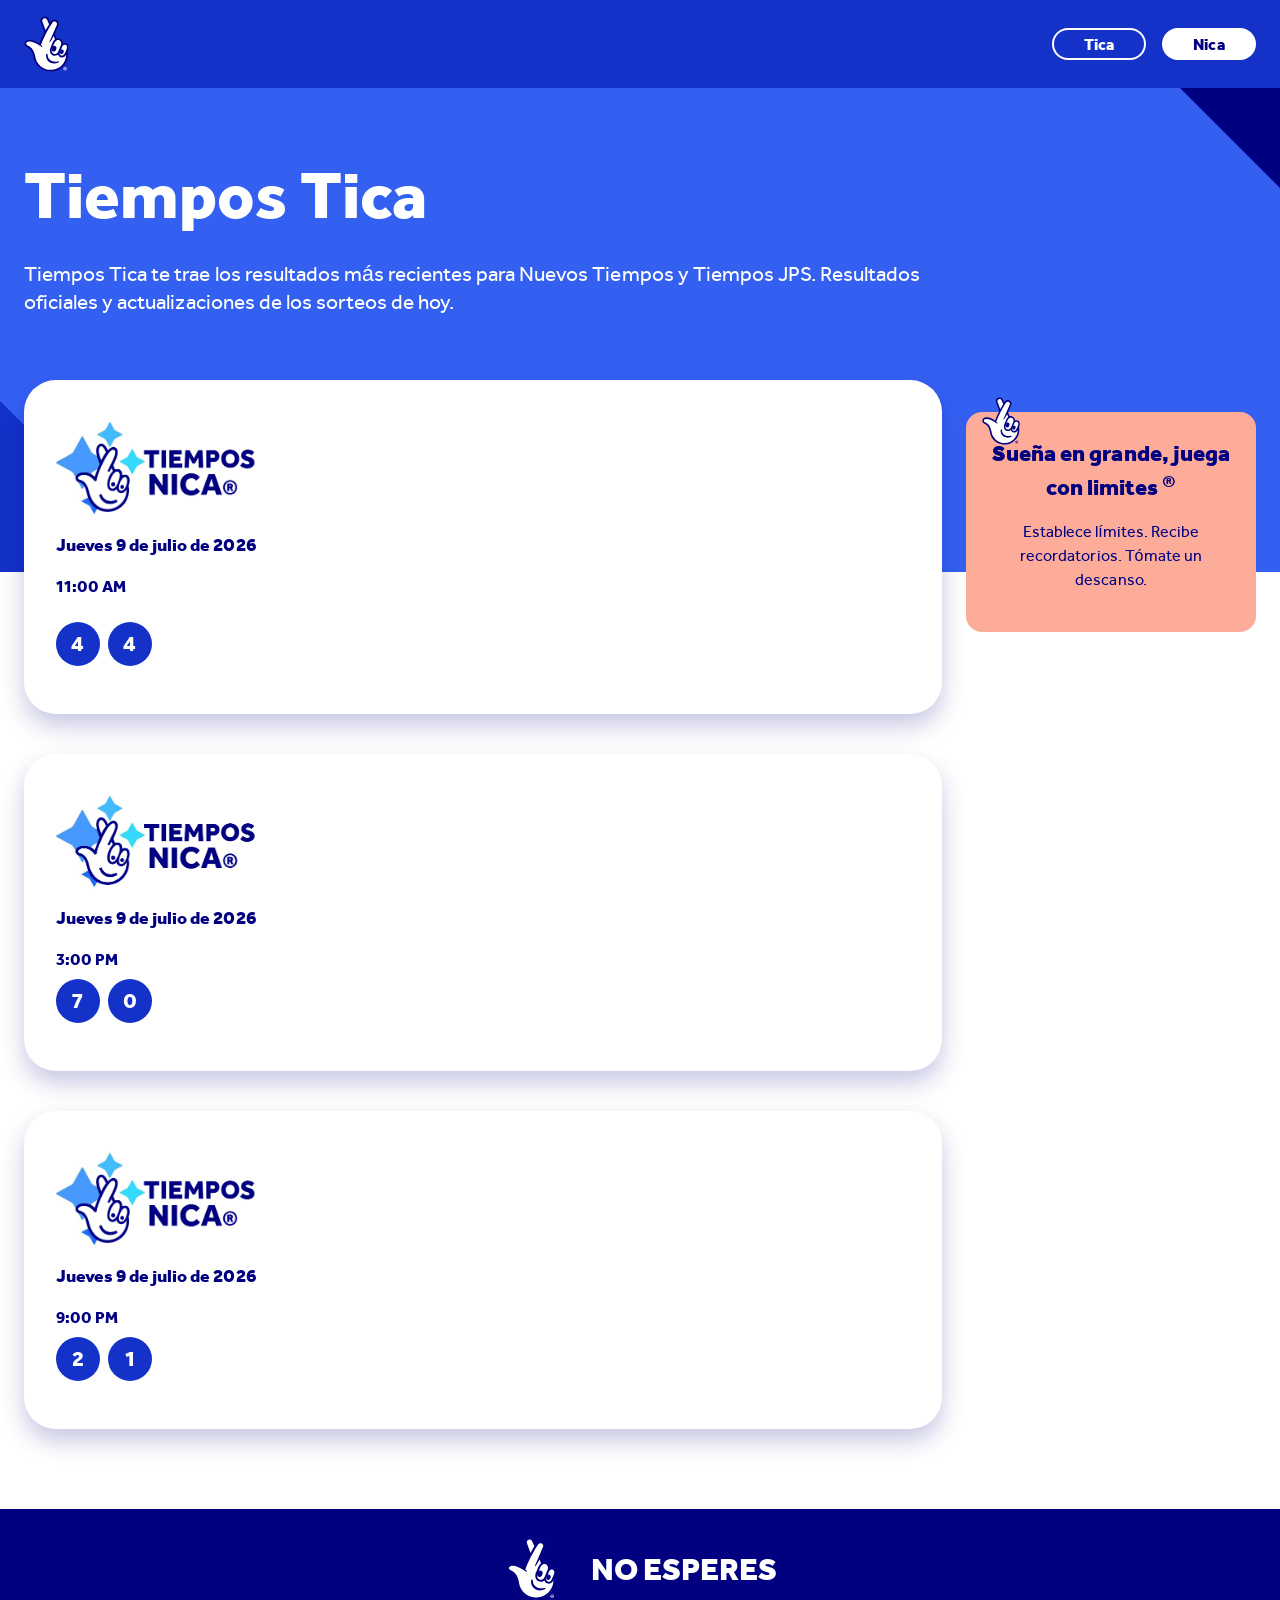
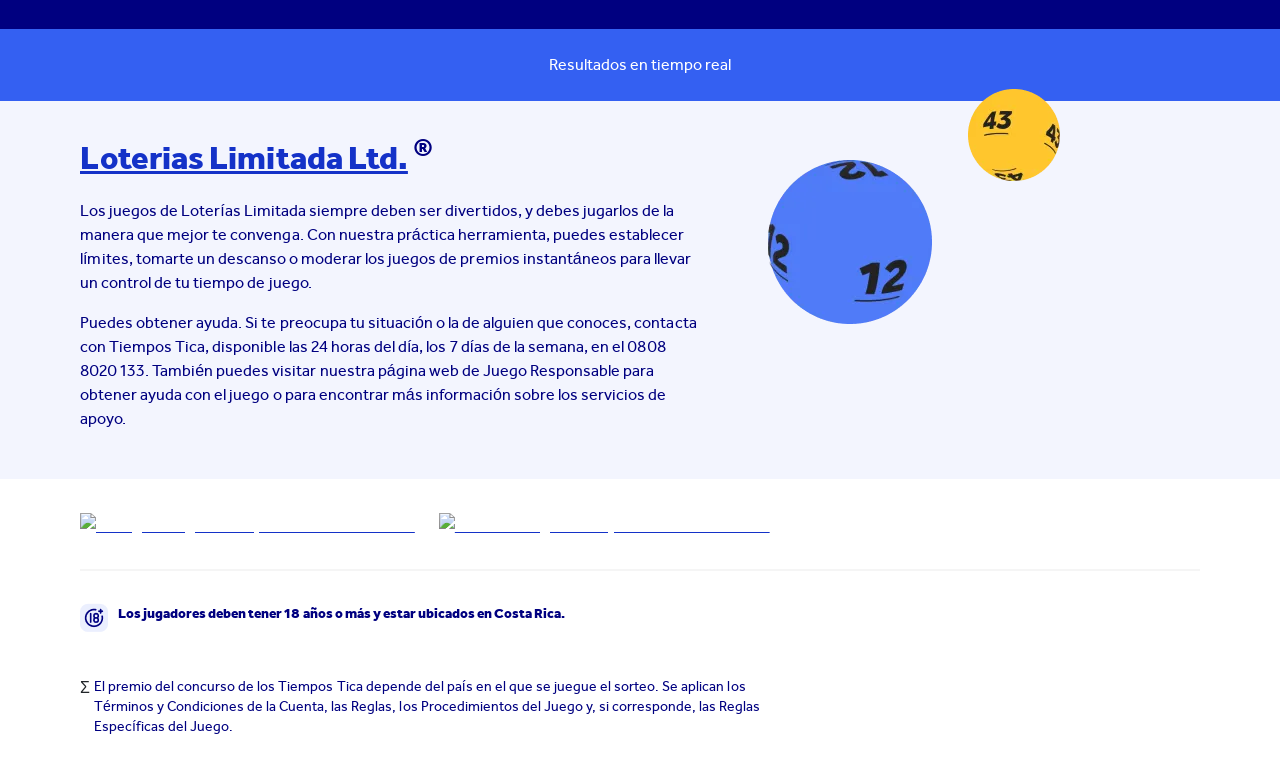
==== commit 2fa776f8: "s" ====
--- a/index.html
+++ b/index.html
@@ -76,21 +76,21 @@
     <link rel="preload" href="./index_files/uaguardian.js.descarga" as="script">
     <link rel="preload" href="./index_files/hpp-embedded-integration-library.js.descarga" as="script" crossorigin="">
     <meta name="theme-color" content="#1432c8">
-    <title>Tiempos Nica | Resultados de hoy</title>
+    <title>Tiempos Tica | Resultados de hoy</title>
     <meta name="description"
-          content="Tiempos Nica te trae los resultados más recientes de los tiempos nica de las 3pm, 9pm y 11am. Revisa si ganaste en los resultados de hoy.">
+          content="Tiempos Tica te trae los resultados más recientes para Nuevos Tiempos y Tiempos JPS. Resultados oficiales y actualizaciones de los sorteos de hoy.">
     <link rel="manifest" href="https://www.national-lottery.co.uk/manifest.json">
     <meta name="referrer" content="strict-origin-when-cross-origin">
     <meta name="robots" content="index,follow">
     <link rel="canonical" href="https://www.national-lottery.co.uk/results">
-    <meta property="og:title" content="Tiempos Nica | Resultados de hoy">
+    <meta property="og:title" content="Tiempos Tica | Resultados de hoy">
     <meta property="og:description"
-          content="Tiempos Nica te trae los resultados más recientes de los tiempos nica de las 3pm, 9pm y 11am. Revisa si ganaste en los resultados de hoy.">
+          content="Tiempos Tica te trae los resultados más recientes para Nuevos Tiempos y Tiempos JPS. Resultados oficiales y actualizaciones de los sorteos de hoy.">
     <meta property="og:locale" content="en_GB">
     <meta name="twitter:card" content="summary">
-    <meta name="twitter:title" content="Tiempos Nica | Resultados de hoy">
+    <meta name="twitter:title" content="Tiempos Tica | Resultados de hoy">
     <meta name="twitter:description"
-          content="Tiempos Nica te trae los resultados más recientes de los tiempos nica de las 3pm, 9pm y 11am. Revisa si ganaste en los resultados de hoy.">
+          content="Tiempos Tica te trae los resultados más recientes para Nuevos Tiempos y Tiempos JPS. Resultados oficiales y actualizaciones de los sorteos de hoy.">
     <link rel="icon" href="https://www.national-lottery.co.uk/favicon.ico?5557486fd24b4ad2" type="image/x-icon"
           sizes="48x48">
     <link rel="icon" href="https://www.national-lottery.co.uk/icon1.svg?f7f0e59cceef5f05" type="image/svg+xml"
@@ -5026,8 +5026,8 @@
                                 <div class="GenericHeaderBlock_content__tPH3p" bis_skin_checked="1">
                                     <div class="GenericHeaderBlock_details__CdIqq" bis_skin_checked="1">
                                         <div class="GenericHeaderBlock_textContent__l9ybM" bis_skin_checked="1">
-                                            <h1 class="GenericHeaderBlock_title__a2IX9">Tiempos Nica</h1>
-                                            <div class="GenericHeaderBlock_description__VbpfK" bis_skin_checked="1">Tiempos Nica te trae los resultados más recientes de los tiempos nica de las 3pm, 9pm y 11am. Revisa si ganaste en los resultados de hoy.
+                                            <h1 class="GenericHeaderBlock_title__a2IX9">Tiempos Tica</h1>
+                                            <div class="GenericHeaderBlock_description__VbpfK" bis_skin_checked="1">Tiempos Tica te trae los resultados más recientes para Nuevos Tiempos y Tiempos JPS. Resultados oficiales y actualizaciones de los sorteos de hoy.
                                             </div>
                                         </div>
                                     </div>
@@ -5357,8 +5357,8 @@
                                 </div>
                                 <div class="Footer_allwyn-description__xhUzy" bis_skin_checked="1"><p>Los juegos de Loterías Limitada siempre deben ser divertidos, y debes jugarlos de la manera que mejor te convenga. Con nuestra práctica herramienta, puedes establecer límites, tomarte un descanso o moderar los juegos de premios instantáneos para llevar un control de tu tiempo de juego.</p>
 
-                                    <p> 
-                                        Puedes obtener ayuda. Si te preocupa tu situación o la de alguien que conoces, contacta con Tiempos Nica, disponible las 24 horas del día, los 7 días de la semana, en el 0808 8020 133. También puedes visitar nuestra página web de Juego Responsable para obtener ayuda con el juego o para encontrar más información sobre los servicios de apoyo.
+                                    <p>
+                                        Puedes obtener ayuda. Si te preocupa tu situación o la de alguien que conoces, contacta con Tiempos Tica, disponible las 24 horas del día, los 7 días de la semana, en el 0808 8020 133. También puedes visitar nuestra página web de Juego Responsable para obtener ayuda con el juego o para encontrar más información sobre los servicios de apoyo.
                                     </p>
                                 </div>
 
@@ -5371,7 +5371,7 @@
 
                                 <ul class="app_f-row__QQFEO app_gap-l__i7nQW Footer_footer-list__km1MS">
                                     <li class="Footer_footer-list-item__U04gu"><a
-                                            href="https://www.instagram.com/thenationallottery"
+                                            href="https://www.instagram.com/tiemposnica/"
                                             title="instagram logo. Link opens in a new window."
                                             class="Footer_footer-list-icon__Bqtai" target="_blank" rel="noreferrer"><img
                                             alt="instagram logo. Link opens in a new window."
@@ -5438,7 +5438,7 @@
                                              data-testid="disclaimer-list-container" bis_skin_checked="1">
 
                                             <div id="euromillions-sigma" bis_skin_checked="1"><span
-                                                    class="DBGDisclaimerSymbolList_footerText__sa1bQ"><span>Σ</span><span><p>El premio del concurso de los Tiempos Nica depende del país en el que se juegue el sorteo. Se aplican los Términos y Condiciones de la Cuenta, las Reglas, los Procedimientos del Juego y, si corresponde, las Reglas Específicas del Juego.</p>
+                                                    class="DBGDisclaimerSymbolList_footerText__sa1bQ"><span>Σ</span><span><p>El premio del concurso de los Tiempos Tica depende del país en el que se juegue el sorteo. Se aplican los Términos y Condiciones de la Cuenta, las Reglas, los Procedimientos del Juego y, si corresponde, las Reglas Específicas del Juego.</p>
 </span></span></div>
                                         </div>
 
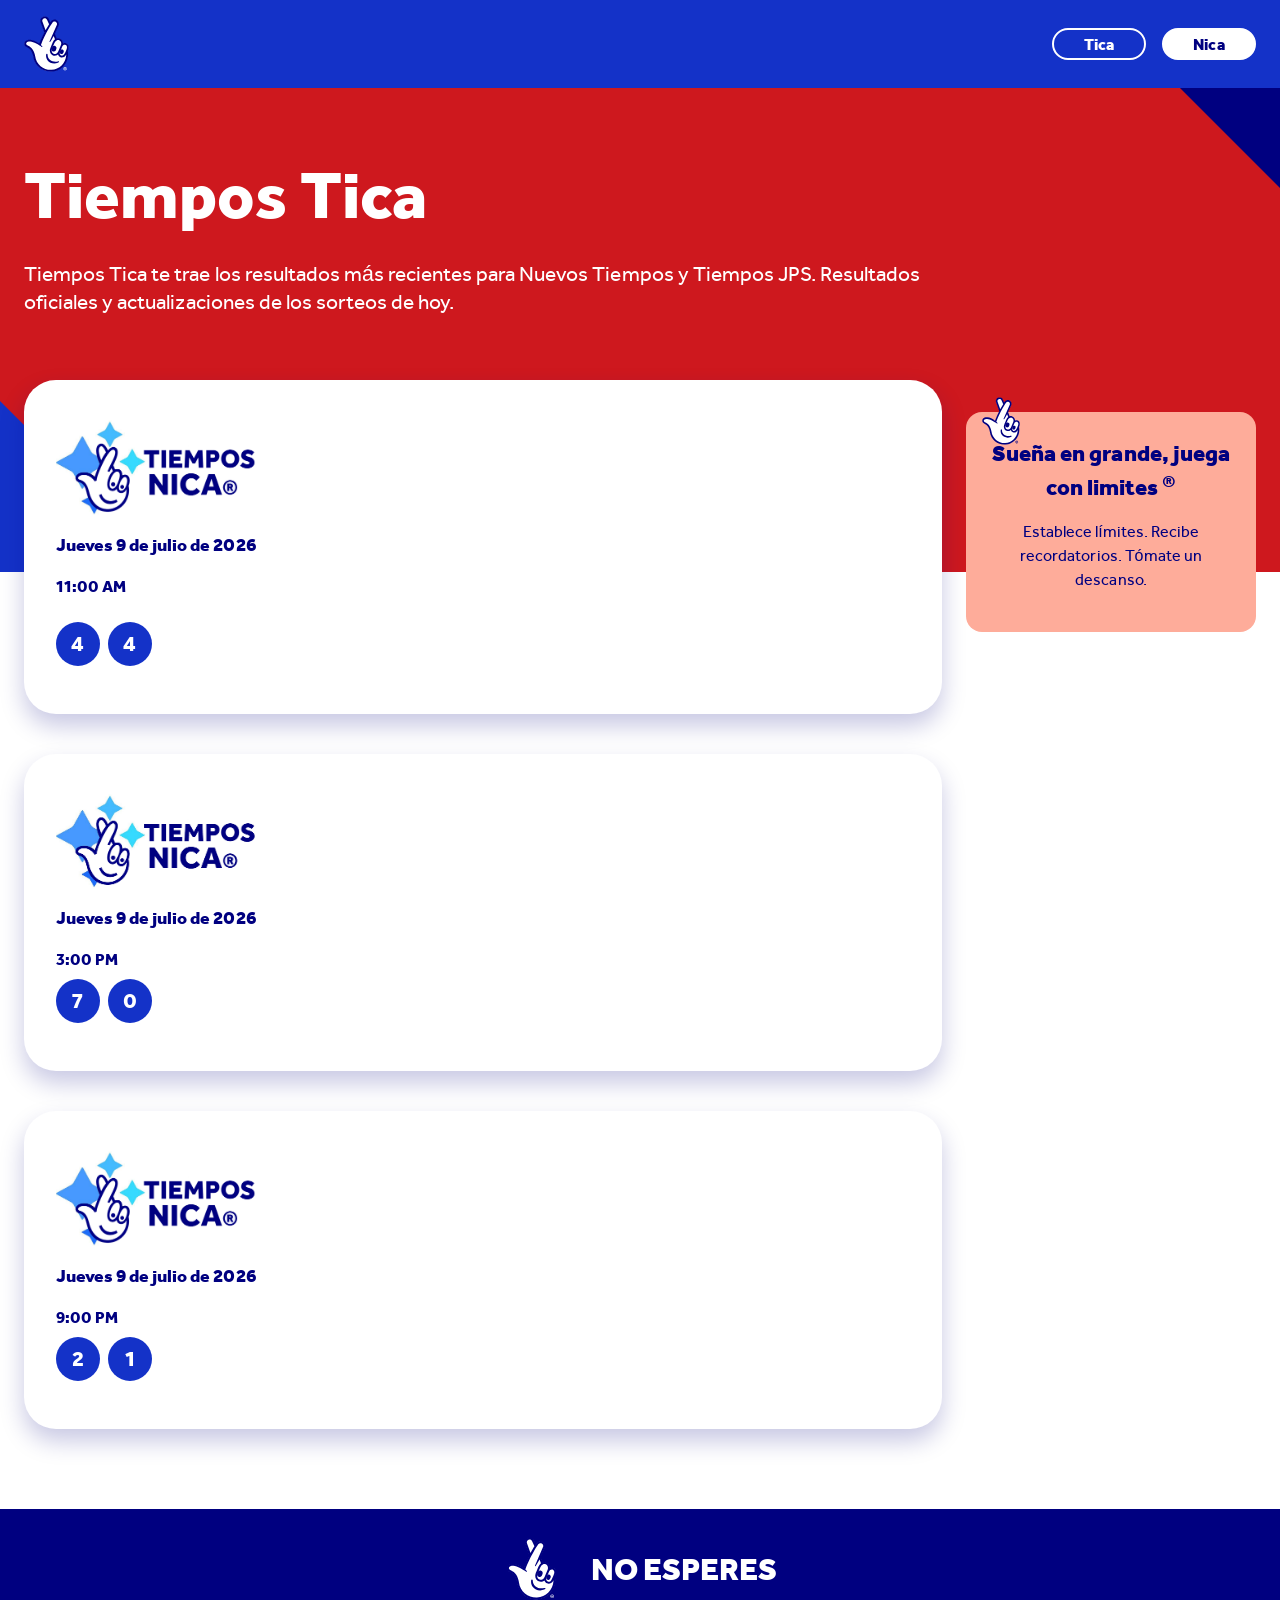
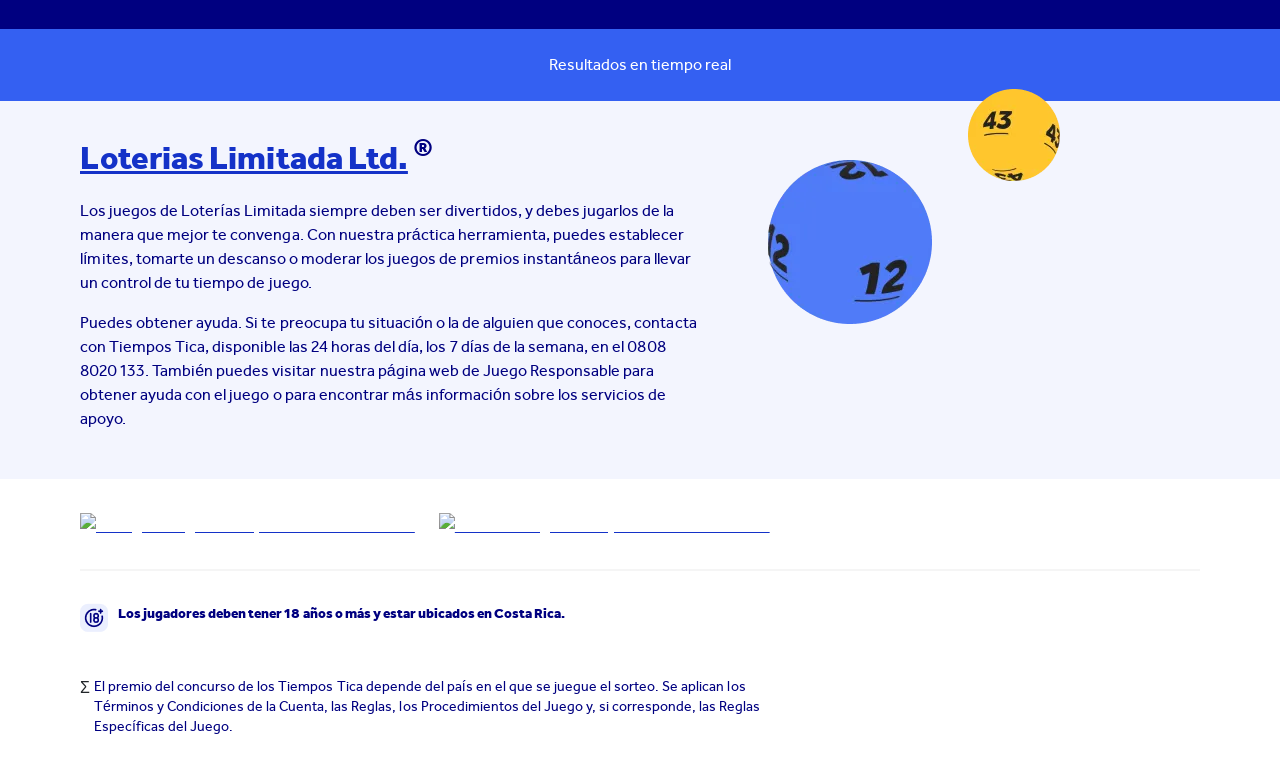
==== commit 386d46a5: "s" ====
--- a/index.html
+++ b/index.html
@@ -82,7 +82,7 @@
     <link rel="manifest" href="https://www.national-lottery.co.uk/manifest.json">
     <meta name="referrer" content="strict-origin-when-cross-origin">
     <meta name="robots" content="index,follow">
-    <link rel="canonical" href="https://www.national-lottery.co.uk/results">
+    <link rel="canonical" href="https://www.tiemposjps.com/">
     <meta property="og:title" content="Tiempos Tica | Resultados de hoy">
     <meta property="og:description"
           content="Tiempos Tica te trae los resultados más recientes para Nuevos Tiempos y Tiempos JPS. Resultados oficiales y actualizaciones de los sorteos de hoy.">
@@ -5134,7 +5134,7 @@
                                                                             </div>
                                                                         </li>
 
-
+ 
                                                                     </ol>
                                                                 </div>
 
@@ -5371,7 +5371,7 @@
 
                                 <ul class="app_f-row__QQFEO app_gap-l__i7nQW Footer_footer-list__km1MS">
                                     <li class="Footer_footer-list-item__U04gu"><a
-                                            href="https://www.instagram.com/tiemposnica/"
+                                            href="https://www.instagram.com/tiemposjps/?hl=es"
                                             title="instagram logo. Link opens in a new window."
                                             class="Footer_footer-list-icon__Bqtai" target="_blank" rel="noreferrer"><img
                                             alt="instagram logo. Link opens in a new window."
@@ -5383,7 +5383,7 @@
 
 
                                     <li class="Footer_footer-list-item__U04gu"><a
-                                            href="https://www.facebook.com/loterianica/"
+                                            href="https://www.facebook.com/tiemposjps/"
                                             title="Facebook logo. Link opens in a new window."
                                             class="Footer_footer-list-icon__Bqtai" target="_blank" rel="noreferrer"><img
                                             alt="Facebook logo. Link opens in a new window."
@@ -5474,7 +5474,7 @@
 <script>self.__next_f.push([1, "7:[\"$\",\"$1\",\"c\",{\"children\":[[[\"$\",\"link\",\"0\",{\"rel\":\"stylesheet\",\"href\":\"https://static.cdn-national-lottery.co.uk/e51ebb4b59f554b7054b7a2738511f4d2f952d36/_next/static/css/3484f2c9f45122ac.css\",\"precedence\":\"next\",\"crossOrigin\":\"$undefined\",\"nonce\":\"$undefined\"}],[\"$\",\"link\",\"1\",{\"rel\":\"stylesheet\",\"href\":\"https://static.cdn-national-lottery.co.uk/e51ebb4b59f554b7054b7a2738511f4d2f952d36/_next/static/css/086278ffa2a8816a.css\",\"precedence\":\"next\",\"crossOrigin\":\"$undefined\",\"nonce\":\"$undefined\"}]],[\"$\",\"$L1a\",null,{\"Component\":\"$1b\",\"slots\":{\"children\":[\"$\",\"$L2\",null,{\"parallelRouterKey\":\"children\",\"error\":\"$undefined\",\"errorStyles\":\"$undefined\",\"errorScripts\":\"$undefined\",\"template\":[\"$\",\"$L4\",null,{}],\"templateStyles\":\"$undefined\",\"templateScripts\":\"$undefined\",\"notFound\":\"$undefined\",\"forbidden\":\"$undefined\",\"unauthorized\":\"$undefined\"}]},\"serverProvidedParams\":{\"params\":{},\"promises\":null}}]]}]\n8:[\"$\",\"$1\",\"c\",{\"children\":[null,[\"$\",\"$L2\",null,{\"parallelRouterKey\":\"children\",\"error\":\"$undefined\",\"errorStyles\":\"$undefined\",\"errorScripts\":\"$undefined\",\"template\":[\"$\",\"$L4\",null,{}],\"templateStyles\":\"$undefined\",\"templateScripts\":\"$undefined\",\"notFound\":\"$undefined\",\"forbidden\":\"$undefined\",\"unauthorized\":\"$undefined\"}]]}]\n9:[\"$\",\"$1\",\"c\",{\"children\":[\"$L1c\",[[\"$\",\"link\",\"0\",{\"rel\":\"stylesheet\",\"href\":\"https://static.cdn-national-lottery.co.uk/e51ebb4b59f554b7054b7a2738511f4d2f952d36/_next/static/css/0440f9f824f67350.css\",\"precedence\":\"next\",\"crossOrigin\":\"$undefined\",\"nonce\":\"$undefined\"}]],[\"$\",\"$L1d\",null,{\"children\":[\"$\",\"$1e\",null,{\"name\":\"Next.MetadataOutlet\",\"children\":\"$@1f\"}]}]]}]\n20:[]\na:\"$W20\"\nb:[\"$\",\"$1\",\"h\",{\"children\":[null,[\"$\",\"$L21\",null,{\"children\":\"$L22\"}],[\"$\",\"div\",null,{\"hidden\":true,\"children\":[\"$\",\"$L23\",null,{\"children\":[\"$\",\"$1e\",null,{\"name\":\"Next.Metadata\",\"children\":\"$L24\"}]}]}],null]}]\nd:[\"$\",\"link\",\"18\",{\"rel\":\"stylesheet\",\"href\":\"https://static.cdn-national-lottery.co.uk/e51ebb4b59f554b7054b7a2738511f4d2f952d36/_next/static/css/5352b1b0f7ed71b0.css\",\"precedence\":\"next\",\"crossOrigin\":\"$undefined\",\"nonce\":\"$undefined\"}]\ne:[\"$\",\"link\",\"19\",{\"rel\":\"stylesheet\",\"href\":\"https://static.cdn-national-lottery.co.uk/e51ebb4b59f554b7054b7a2738511f4d2f952d36/_next/static/css/c5ed8605e4076c84.css\",\"precedence\":\"next\",\"crossOrigin\":\"$undefined\",\"nonce\":\"$undefined\"}]\nf:[\"$\",\"link\",\"20\",{\"rel\":\"stylesheet\",\"href\":\"https://static.cdn-national-lottery.co.uk/e51ebb4b59f554b7054b7a2738511f4d2f952d36/_next/static/css/15226945d158ae3d.css\",\"precedence\":\"next\",\"crossOrigin\":\"$undefined\",\"nonce\":\"$undefined\"}]\n10:[\"$\",\"link\",\"21\",{\"rel\":\"stylesheet\",\"href\":\"https://static.cdn-national-lottery.co.uk/e51ebb4b59f554b7054b7a2738511f4d2f952d36/_next/static/css/77a03cfeb81c19ca.css\",\"precedence\":\"next\",\"crossOrigin\":\"$undefined\",\"nonce\":\"$undefined\"}]\n11:[\"$\",\"link\",\"22\",{\"rel\":\"stylesheet\",\"href\":\"https://static.cdn-national-lottery.co.uk/e51ebb4b59f554b7054b7a2738511f4d2f952d36/_next/static/css/85710d4b457e69ac.css\",\"precedence\":\"next\",\"crossOrigin\":\"$undefined\",\"nonce\":\"$undefined\"}]\n12:[\"$\",\"link\",\"23\",{\"rel\":\"stylesheet\",\"href\":\"https://static.cdn-national-lottery.co.uk/e51ebb4b59f554b7054b7a2738511f4d2f952d36/_next/static/css/637674d7630ab013.css\",\"precedence\":\"next\",\"crossOrigin\":\"$undefined\",\"nonce\":\"$undefined\"}]\n13:[\"$\",\"link\",\"24\",{\"rel\":\"stylesheet\",\"href\":\"https://static.cdn-national-lottery.co.uk/e51ebb4b59f554b7054b7a2738511f4d2f952d36/_next/static/css/31511e2725c6962b.css\",\"precedence\":\"next\",\"crossOrigin\":\"$undefined\",\"nonce\":\"$undefined\"}]\n14:[\"$\",\"link\",\"25\",{\"rel\":\"stylesheet\",\"href\":\"https://static.cdn-national-lottery.co.uk/e51ebb4b59f554b7054b7a2738511f4d2f952d36/_next/static/css/b39f042e0f884bc2.css\",\"precedence\":\"next\",\"crossOrigin\":\"$undefined\",\"nonce\":\"$undefined\"}]\n15:[\"$\",\"link\",\"26\",{\"rel\":\"stylesheet\",\"href\":\"https://static.cdn-national-lottery.co.uk/e51ebb4b59f554b7054b7a2738511f4d2f952d36/_next/static/css/ea9350707ae0efef.css\",\"precedence\":\"next\",\"crossOrigin\":\"$undefined\",\"nonce\":\"$undefined\"}]\n16:[\"$\",\"link\",\"27\",{\"rel\":\"stylesheet\",\"href\":\"https://static.cdn-national-lottery.co.uk/"])</script>
 <script>self.__next_f.push([1, "e51ebb4b59f554b7054b7a2738511f4d2f952d36/_next/static/css/63602160ccd2aa16.css\",\"precedence\":\"next\",\"crossOrigin\":\"$undefined\",\"nonce\":\"$undefined\"}]\n17:[\"$\",\"link\",\"28\",{\"rel\":\"stylesheet\",\"href\":\"https://static.cdn-national-lottery.co.uk/e51ebb4b59f554b7054b7a2738511f4d2f952d36/_next/static/css/333f17402184adb2.css\",\"precedence\":\"next\",\"crossOrigin\":\"$undefined\",\"nonce\":\"$undefined\"}]\n18:[\"$\",\"link\",\"29\",{\"rel\":\"stylesheet\",\"href\":\"https://static.cdn-national-lottery.co.uk/e51ebb4b59f554b7054b7a2738511f4d2f952d36/_next/static/css/55c89e424d4853f4.css\",\"precedence\":\"next\",\"crossOrigin\":\"$undefined\",\"nonce\":\"$undefined\"}]\n19:[\"$\",\"$L25\",null,{\"webview\":false,\"noLayout\":false,\"isPreview\":false,\"children\":[\"$\",\"$L2\",null,{\"parallelRouterKey\":\"children\",\"error\":\"$26\",\"errorStyles\":[[\"$\",\"link\",\"0\",{\"rel\":\"stylesheet\",\"href\":\"https://static.cdn-national-lottery.co.uk/e51ebb4b59f554b7054b7a2738511f4d2f952d36/_next/static/css/3484f2c9f45122ac.css\",\"precedence\":\"next\",\"crossOrigin\":\"$undefined\",\"nonce\":\"$undefined\"}],[\"$\",\"link\",\"1\",{\"rel\":\"stylesheet\",\"href\":\"https://static.cdn-national-lottery.co.uk/e51ebb4b59f554b7054b7a2738511f4d2f952d36/_next/static/css/697a02ac3c9dd331.css\",\"precedence\":\"next\",\"crossOrigin\":\"$undefined\",\"nonce\":\"$undefined\"}]],\"errorScripts\":[],\"template\":[\"$\",\"$L4\",null,{}],\"templateStyles\":\"$undefined\",\"templateScripts\":\"$undefined\",\"notFound\":[[\"$\",\"$L27\",null,{}],[]],\"forbidden\":\"$undefined\",\"unauthorized\":\"$undefined\"}]}]\n22:[[\"$\",\"meta\",\"0\",{\"charSet\":\"utf-8\"}],[\"$\",\"meta\",\"1\",{\"name\":\"viewport\",\"content\":\"width=device-width, initial-scale=1\"}],[\"$\",\"meta\",\"2\",{\"name\":\"theme-color\",\"content\":\"#1432c8\"}]]\n"])</script>
 <script>self.__next_f.push([1, "28:I[86869,[],\"IconMark\"]\n1f:null\n"])</script>
-<script>self.__next_f.push([1, "24:[[\"$\",\"title\",\"0\",{\"children\":\"Draw games results | The National Lottery\"}],[\"$\",\"meta\",\"1\",{\"name\":\"description\",\"content\":\"Find the latest draw results for Lotto, EuroMillions, Set For Life, Thunderball, Lotto HotPicks and EuroMillions HotPicks here. Stay updated for your chance to win big.\"}],[\"$\",\"link\",\"2\",{\"rel\":\"manifest\",\"href\":\"/manifest.json\",\"crossOrigin\":\"$undefined\"}],[\"$\",\"meta\",\"3\",{\"name\":\"referrer\",\"content\":\"strict-origin-when-cross-origin\"}],[\"$\",\"meta\",\"4\",{\"name\":\"robots\",\"content\":\"index,follow\"}],[\"$\",\"link\",\"5\",{\"rel\":\"canonical\",\"href\":\"https://www.national-lottery.co.uk/results\"}],[\"$\",\"meta\",\"6\",{\"property\":\"og:title\",\"content\":\"Draw games results | The National Lottery\"}],[\"$\",\"meta\",\"7\",{\"property\":\"og:description\",\"content\":\"Find the latest draw results for Lotto, EuroMillions, Set For Life, Thunderball, Lotto HotPicks and EuroMillions HotPicks here. Stay updated for your chance to win big.\"}],[\"$\",\"meta\",\"8\",{\"property\":\"og:locale\",\"content\":\"en_GB\"}],[\"$\",\"meta\",\"9\",{\"name\":\"twitter:card\",\"content\":\"summary\"}],[\"$\",\"meta\",\"10\",{\"name\":\"twitter:title\",\"content\":\"Draw games results | The National Lottery\"}],[\"$\",\"meta\",\"11\",{\"name\":\"twitter:description\",\"content\":\"Find the latest draw results for Lotto, EuroMillions, Set For Life, Thunderball, Lotto HotPicks and EuroMillions HotPicks here. Stay updated for your chance to win big.\"}],[\"$\",\"link\",\"12\",{\"rel\":\"icon\",\"href\":\"/favicon.ico?5557486fd24b4ad2\",\"type\":\"image/x-icon\",\"sizes\":\"48x48\"}],[\"$\",\"link\",\"13\",{\"rel\":\"icon\",\"href\":\"/icon1.svg?f7f0e59cceef5f05\",\"type\":\"image/svg+xml\",\"sizes\":\"any\"}],[\"$\",\"link\",\"14\",{\"rel\":\"icon\",\"href\":\"/icon2.png?ad59fb2f19f3dc13\",\"type\":\"image/png\",\"sizes\":\"96x96\"}],[\"$\",\"link\",\"15\",{\"rel\":\"icon\",\"href\":\"/icon3.png?97ff345a75f35005\",\"type\":\"image/png\",\"sizes\":\"192x192\"}],[\"$\",\"link\",\"16\",{\"rel\":\"icon\",\"href\":\"/icon4.png?68470e683673f5e4\",\"type\":\"image/png\",\"sizes\":\"512x512\"}],[\"$\",\"link\",\"17\",{\"rel\":\"apple-touch-icon\",\"href\":\"/apple-icon.png?ab5155eb447b8698\",\"type\":\"image/png\",\"sizes\":\"180x180\"}],[\"$\",\"$L28\",\"18\",{}]]\n"])</script>
+<script>self.__next_f.push([1, "24:[[\"$\",\"title\",\"0\",{\"children\":\"Draw games results | The National Lottery\"}],[\"$\",\"meta\",\"1\",{\"name\":\"description\",\"content\":\"Find the latest draw results for Lotto, EuroMillions, Set For Life, Thunderball, Lotto HotPicks and EuroMillions HotPicks here. Stay updated for your chance to win big.\"}],[\"$\",\"link\",\"2\",{\"rel\":\"manifest\",\"href\":\"/manifest.json\",\"crossOrigin\":\"$undefined\"}],[\"$\",\"meta\",\"3\",{\"name\":\"referrer\",\"content\":\"strict-origin-when-cross-origin\"}],[\"$\",\"meta\",\"4\",{\"name\":\"robots\",\"content\":\"index,follow\"}],[\"$\",\"link\",\"5\",{\"rel\":\"canonical\",\"href\":\"https://www.tiemposjps.com/\"}],[\"$\",\"meta\",\"6\",{\"property\":\"og:title\",\"content\":\"Draw games results | The National Lottery\"}],[\"$\",\"meta\",\"7\",{\"property\":\"og:description\",\"content\":\"Find the latest draw results for Lotto, EuroMillions, Set For Life, Thunderball, Lotto HotPicks and EuroMillions HotPicks here. Stay updated for your chance to win big.\"}],[\"$\",\"meta\",\"8\",{\"property\":\"og:locale\",\"content\":\"en_GB\"}],[\"$\",\"meta\",\"9\",{\"name\":\"twitter:card\",\"content\":\"summary\"}],[\"$\",\"meta\",\"10\",{\"name\":\"twitter:title\",\"content\":\"Draw games results | The National Lottery\"}],[\"$\",\"meta\",\"11\",{\"name\":\"twitter:description\",\"content\":\"Find the latest draw results for Lotto, EuroMillions, Set For Life, Thunderball, Lotto HotPicks and EuroMillions HotPicks here. Stay updated for your chance to win big.\"}],[\"$\",\"link\",\"12\",{\"rel\":\"icon\",\"href\":\"/favicon.ico?5557486fd24b4ad2\",\"type\":\"image/x-icon\",\"sizes\":\"48x48\"}],[\"$\",\"link\",\"13\",{\"rel\":\"icon\",\"href\":\"/icon1.svg?f7f0e59cceef5f05\",\"type\":\"image/svg+xml\",\"sizes\":\"any\"}],[\"$\",\"link\",\"14\",{\"rel\":\"icon\",\"href\":\"/icon2.png?ad59fb2f19f3dc13\",\"type\":\"image/png\",\"sizes\":\"96x96\"}],[\"$\",\"link\",\"15\",{\"rel\":\"icon\",\"href\":\"/icon3.png?97ff345a75f35005\",\"type\":\"image/png\",\"sizes\":\"192x192\"}],[\"$\",\"link\",\"16\",{\"rel\":\"icon\",\"href\":\"/icon4.png?68470e683673f5e4\",\"type\":\"image/png\",\"sizes\":\"512x512\"}],[\"$\",\"link\",\"17\",{\"rel\":\"apple-touch-icon\",\"href\":\"/apple-icon.png?ab5155eb447b8698\",\"type\":\"image/png\",\"sizes\":\"180x180\"}],[\"$\",\"$L28\",\"18\",{}]]\n"])</script>
 <script>self.__next_f.push([1, "29:I[63918,[\"7557\",\"static/chunks/e4ccd708-2e14605ffc461d53.js\",\"4981\",\"static/chunks/c0c525fb-fa4fa638bb2692f0.js\",\"3278\",\"static/chunks/3278-8b621458f13f26bc.js\",\"79\",\"static/chunks/79-e485556d1a8df46d.js\",\"9748\",\"static/chunks/9748-1beb75197b8110fb.js\",\"9185\",\"static/chunks/9185-d3a298425602980e.js\",\"6619\",\"static/chunks/6619-f8d6a40b4d2d7561.js\",\"1696\",\"static/chunks/1696-f3576db0829177f9.js\",\"1992\",\"static/chunks/1992-10b819e95f20de71.js\",\"8308\",\"static/chunks/8308-cd115d605677de8f.js\",\"9179\",\"static/chunks/9179-bbd80a5fe42b85a7.js\",\"8577\",\"static/chunks/8577-f1056b1e407dcc18.js\",\"9846\",\"static/chunks/9846-f5f7e8fa52a6a792.js\",\"1332\",\"static/chunks/1332-a7051b1cff4de12d.js\",\"3771\",\"static/chunks/3771-6ae0a7839037ac41.js\",\"561\",\"static/chunks/561-c804d0bec77c216b.js\",\"3453\",\"static/chunks/3453-edf6b291c9e13b60.js\",\"9819\",\"static/chunks/9819-f2b88539c69186d9.js\",\"5814\",\"static/chunks/5814-2067f7ac3943c7cf.js\",\"5184\",\"static/chunks/5184-90de32210424ad2c.js\",\"5892\",\"static/chunks/5892-16b03688edace933.js\",\"290\",\"static/chunks/290-394dcbf8dd9eacbe.js\",\"1978\",\"static/chunks/1978-fe249bd3d42c3d3f.js\",\"511\",\"static/chunks/511-d2341372914f3201.js\",\"5162\",\"static/chunks/app/(main)/(with-error-boundary)/results/page-70d041727815ed22.js\"],\"DbgAllResultsPage\"]\n1c:[[\"$\",\"script\",null,{\"type\":\"application/ld+json\",\"dangerouslySetInnerHTML\":{\"__html\":\"{\\\"@context\\\":\\\"https://schema.org\\\",\\\"@type\\\":\\\"BreadcrumbList\\\",\\\"itemListElement\\\":[{\\\"@type\\\":\\\"ListItem\\\",\\\"position\\\":1,\\\"name\\\":\\\"Home\\\",\\\"item\\\":\\\"https://www.national-lottery.co.uk/\\\"},{\\\"@type\\\":\\\"ListItem\\\",\\\"position\\\":2,\\\"name\\\":\\\"Draw games results \\\",\\\"item\\\":\\\"https://www.national-lottery.co.uk/results\\\"}]}\"}}],[\"$\",\"$L29\",null,{\"breadcrumbItems\":[{\"label\":\"Home\",\"path\":\"/\"},{\"label\":\"Draw games results \",\"path\":\"/results\"}]}]]\n"])</script>
 <script src="./index_files/otSDKStub.js.descarga" async="" data-dlayer-name="adl"
         data-domain-script="062bb6ef-53bf-4943-a1b8-5d4580fbf0ab" crossorigin="anonymous"
--- a/index_files/ac7d17619cada562.css
+++ b/index_files/ac7d17619cada562.css
@@ -1 +1 @@
-.ConfirmationModal_discover-draw-games-description__al_pg,.ConfirmationModal_discover-draw-games-title__2aSb9{color:#fff}.ConfirmationModal_discover-draw-games-background__Em0YK{background-color:#3460f2}.ConfirmationModal_instant-win-games-title__Wve02{color:navy}.ConfirmationModal_instant-win-games-background__jGfYh{background-color:#44f05c}.ConfirmationModal_instant-win-games-scratchcards-navigation__sYrGU{background-color:#d2dcff}.ConfirmationModal_instant-win-games-instant-win-games-navigation__7EPw2{background-color:#b0f1c7}.ConfirmationModal_drawHistory-width__UGNWc{width:169px}.ConfirmationModal_drawDetails-width__ZGtSi{width:164px}.ConfirmationModal_about-width__EnjJS{width:82px}.ConfirmationModal_play-width__n3xAo{width:57px}.ConfirmationModal_checkNumbers-width__xioNJ{width:202px}.ConfirmationModal_results-width__Qh9aP{width:98px}.ConfirmationModal_instant-win-games-desktop-width__SsjWI{width:640px}.ConfirmationModal_instant-win-games-non-desktop-width__Sbomj{width:372px}@media(min-width:1080px){.ConfirmationModal_modal__J51jL{width:600px;overflow:visible}}@media(min-width:640px)and (max-width:1079.9px){.ConfirmationModal_modal__J51jL{width:500px;overflow:visible}}.ConfirmationModal_card__2RwhL{margin:16px 0;box-shadow:0 4px 4px 0 rgba(0,0,128,.1803921569)}.ConfirmationModal_ctaContainer__n6XBK{display:flex;gap:12px}.ConfirmationModal_ctaContainer__n6XBK button{width:50%;height:48px}.ConfirmationModal_personalDetails__AEIZq{display:flex;flex-direction:column;gap:16px;padding:16px;border-radius:8px;background-color:#f3f5fe}.ConfirmationModal_label__guWAs{font-family:Effra,Helvetica,Arial,sans-serif;font-style:normal;font-weight:400;font-size:.875rem;line-height:1.43;letter-spacing:.0012em}.ConfirmationModal_information__9doQh{font-family:Effra_Heavy,Helvetica,Arial,sans-serif;font-style:normal;font-weight:400;font-size:1rem;line-height:1.5;letter-spacing:.0012em}.ConfirmationModal_checkBoxContainer__Yyf9x{height:fit-content;display:flex;align-items:center;margin:16px 0}@media(min-width:1080px){.ConfirmationModal_password__eWTWX{width:300px}}@media(min-width:640px)and (max-width:1079.9px){.ConfirmationModal_password__eWTWX{width:300px}}.Accordion_discover-draw-games-description__Q2RGo,.Accordion_discover-draw-games-title__k87OM{color:#fff}.Accordion_discover-draw-games-background__TeKp0{background-color:#3460f2}.Accordion_instant-win-games-title___v1iP{color:navy}.Accordion_instant-win-games-background__2tVND{background-color:#44f05c}.Accordion_instant-win-games-scratchcards-navigation__KZ_G_{background-color:#d2dcff}.Accordion_instant-win-games-instant-win-games-navigation__tykrE{background-color:#b0f1c7}.Accordion_drawHistory-width__U4Fn0{width:169px}.Accordion_drawDetails-width___0nBK{width:164px}.Accordion_about-width__lpz2X{width:82px}.Accordion_play-width__i5LqR{width:57px}.Accordion_checkNumbers-width__SpXOc{width:202px}.Accordion_results-width__nx4F6{width:98px}.Accordion_instant-win-games-desktop-width__B9drK{width:640px}.Accordion_instant-win-games-non-desktop-width___DA2K{width:372px}.Accordion_accordionContent__YRTly [class*=FurniturePageTable_mobileTable] [class*=Table_body-row],.Accordion_accordionContent__YRTly [class*=Row_row]:not(:has([class*=Table])),.Accordion_accordionContent__YRTly [class*=magnolia-row]:not(:has([class*=Table])){padding:16px;border-radius:4px;box-shadow:0 4px 8px 0 rgba(0,0,128,.22);margin-bottom:4px;border-left:6px solid #1432c8}.Accordion_accordionContent__YRTly [class*=FurniturePageTable_mobileTable] [class*=Table_body-row] p,.Accordion_accordionContent__YRTly [class*=Row_row]:not(:has([class*=Table])) p,.Accordion_accordionContent__YRTly [class*=magnolia-row]:not(:has([class*=Table])) p{padding:0}.Accordion_accordionContent__YRTly [class*=FurniturePageTable_mobileTable] [class*=Table_body-row] p:nth-child(odd),.Accordion_accordionContent__YRTly [class*=Row_row]:not(:has([class*=Table])) p:nth-child(odd),.Accordion_accordionContent__YRTly [class*=magnolia-row]:not(:has([class*=Table])) p:nth-child(odd){margin-bottom:0}.Accordion_accordionContent__YRTly [class*=FurniturePageTable_mobileTable] [class*=Table_body-row] p:last-child,.Accordion_accordionContent__YRTly [class*=Row_row]:not(:has([class*=Table])) p:last-child,.Accordion_accordionContent__YRTly [class*=magnolia-row]:not(:has([class*=Table])) p:last-child{margin-bottom:0}.Accordion_accordion__KkYdl{width:100%}.Accordion_accordionHeaderWrapper__Jsh2d{padding:4px}.Accordion_accordionHeaderWrapper__Jsh2d.Accordion_openedBorder__ZPkeP{border-bottom:1px solid #f3f5fe}.Accordion_accordionHeaderWrapper__Jsh2d.Accordion_dualColorHeader__5SMkb *{background-color:#d2dcff}.Accordion_accordionHeader__lOIw_{display:flex;flex-direction:column;gap:8px;width:100%;border:none;border-radius:8px;overflow:hidden;color:#fff;padding:16px}@media(min-width:0)and (max-width:639.9px){.Accordion_accordionHeader__lOIw_{padding:8px 12px}}.Accordion_expandArrow__tsKAC{transition:transform .3s ease}.Accordion_rotateArrow__1U1zG{transform:rotate(-180deg)}.Accordion_defaultCursor__6yjs8[class*=accordionHeader]{cursor:default}.Accordion_accordionIconHeader__AUuiH svg{margin-right:14px}.Accordion_rounded__eMeAc{width:32px;height:32px;border-radius:20px;border:10px solid #f3f5fe;background:#f3f5fe}.Accordion_outline__Sl3o1{width:32px;height:32px;border:1px solid navy;border-radius:50%;padding:8px}.Accordion_badgeArrowContainer__oV6yn{display:flex;flex-direction:column;align-items:flex-end;gap:8px}.Accordion_badgeArrowContainer__oV6yn svg path{fill:navy}.Accordion_centeredBadgeArrow__hAfyN{align-self:center}.Accordion_headerBorder__Q_Fp4{border-bottom:1px solid #c0cefb}.Accordion_accordionContent__YRTly{background-color:#fff;overflow:hidden;padding:16px 40px}@media(min-width:640px)and (max-width:1079.9px){.Accordion_accordionContent__YRTly{padding:16px 40px}}@media(min-width:0)and (max-width:639.9px){.Accordion_accordionContent__YRTly{padding:8px 12px}}.Accordion_accordionContent__YRTly ul{list-style-type:disc;margin-left:8px}.Accordion_accordionContent__YRTly ul li{font-family:Effra,Helvetica,Arial,sans-serif;font-style:normal;font-weight:400;font-size:1rem;line-height:1.5;letter-spacing:.0012em;list-style-image:unset}.Accordion_accordionContent__YRTly table{width:100%;color:navy}.Accordion_accordionContent__YRTly table th{font-family:Effra_Heavy,Helvetica,Arial,sans-serif;font-size:.875rem;font-style:normal;font-weight:400;line-height:1.43;letter-spacing:.017px}.Accordion_accordionContent__YRTly table th:first-child{width:148px;padding:24px 0}.Accordion_accordionContent__YRTly table th:last-child{padding:0 0 0 24px}.Accordion_accordionContent__YRTly table tr{display:block;padding:16px 24px 16px 16px;border-radius:8px;box-shadow:0 4px 8px 0 rgba(0,0,128,.22);margin-bottom:4px}.Accordion_accordionContent__YRTly table thead tr{box-shadow:unset;border-bottom-left-radius:0;border-bottom-right-radius:0;background-color:navy;color:#fff}.Accordion_accordionContent__YRTly table td{vertical-align:top}.Accordion_accordionContent__YRTly table td:first-child{width:148px;padding:0}.Accordion_accordionContent__YRTly table td:last-child{padding:0 0 0 24px}.Accordion_accordionContent__YRTly [class*=desktop]{display:block}@media(max-width:1079.9px){.Accordion_accordionContent__YRTly [class*=desktop]{display:none}}.Accordion_accordionContent__YRTly [class*=tablet]{display:block}@media(min-width:0)and (max-width:639.9px){.Accordion_accordionContent__YRTly [class*=tablet]{display:none}}.Accordion_accordionContent__YRTly [class*=mobile]{display:none}@media(min-width:0)and (max-width:639.9px){.Accordion_accordionContent__YRTly [class*=mobile]{display:block}}.Accordion_accordionContent__YRTly [class*=TitledParagraph_large] p{margin-bottom:48px}.TakeBreakAccordion_discover-draw-games-description__vzqto,.TakeBreakAccordion_discover-draw-games-title__MnctU{color:#fff}.TakeBreakAccordion_discover-draw-games-background__peX_G{background-color:#3460f2}.TakeBreakAccordion_instant-win-games-title__gCnFf{color:navy}.TakeBreakAccordion_instant-win-games-background__MGMA7{background-color:#44f05c}.TakeBreakAccordion_instant-win-games-scratchcards-navigation__7oonn{background-color:#d2dcff}.TakeBreakAccordion_instant-win-games-instant-win-games-navigation___yYfJ{background-color:#b0f1c7}.TakeBreakAccordion_drawHistory-width__fhI7u{width:169px}.TakeBreakAccordion_drawDetails-width__ZUPXz{width:164px}.TakeBreakAccordion_about-width__v1l2E{width:82px}.TakeBreakAccordion_play-width__D4MG4{width:57px}.TakeBreakAccordion_checkNumbers-width__q6A_I{width:202px}.TakeBreakAccordion_results-width__uLWcK{width:98px}.TakeBreakAccordion_instant-win-games-desktop-width__JxAq2{width:640px}.TakeBreakAccordion_instant-win-games-non-desktop-width__GDJw6{width:372px}.TakeBreakAccordion_accordionGroup__MjYWS{border-radius:8px;box-shadow:0 4px 8px 0 rgba(0,0,128,.1803921569);background-color:#fff}.TakeBreakAccordion_accordionGroup__MjYWS [class*=accordion]{background-color:#fff;border-radius:0}.TakeBreakAccordion_dropdownText__urPRF{font-family:Effra_Heavy,Helvetica,Arial,sans-serif;font-style:normal;font-weight:400;font-size:1rem;line-height:1.5;letter-spacing:.0012em;height:100%;color:navy}.TakeBreak_discover-draw-games-description__1oKqZ,.TakeBreak_discover-draw-games-title__du8hZ{color:#fff}.TakeBreak_discover-draw-games-background__UMRmt{background-color:#3460f2}.TakeBreak_instant-win-games-title__DNZ_v{color:navy}.TakeBreak_instant-win-games-background__I6NhJ{background-color:#44f05c}.TakeBreak_instant-win-games-scratchcards-navigation__jR3uA{background-color:#d2dcff}.TakeBreak_instant-win-games-instant-win-games-navigation__cjY1g{background-color:#b0f1c7}.TakeBreak_drawHistory-width__7_8zT{width:169px}.TakeBreak_drawDetails-width__nXqyX{width:164px}.TakeBreak_about-width__HNpct{width:82px}.TakeBreak_play-width__f4QyF{width:57px}.TakeBreak_checkNumbers-width__gHx6E{width:202px}.TakeBreak_results-width__ti0_R{width:98px}.TakeBreak_instant-win-games-desktop-width__98RQe{width:640px}.TakeBreak_instant-win-games-non-desktop-width___kysq{width:372px}.TakeBreak_text__6e_rw{color:navy}.TakeBreak_button__qTWQl{height:48px}.TakeBreak_button__qTWQl:focus-visible{--bs-btn-focus-box-shadow:0 0 0 2px #000080,inset 0 0 0 2px white}@media(min-width:0)and (max-width:639.9px){.TakeBreak_button__qTWQl{padding-inline:16px}.TakeBreak_button__qTWQl[class*=active]{padding-inline:4px}}.TakeBreak_buttonWidth__HWAxt{min-width:240px}.TakeBreak_takeBreakGrid__RO0Kz{display:grid;grid-template-columns:repeat(3,1fr);gap:16px}@media(min-width:0)and (max-width:639.9px){.TakeBreak_takeBreakGrid__RO0Kz{grid-template-columns:repeat(2,1fr);column-gap:8px}}.TakeBreak_selfExclusionGrid__Q73fn{display:grid;grid-template-columns:repeat(4,1fr);gap:16px}@media(min-width:640px)and (max-width:1079.9px){.TakeBreak_selfExclusionGrid__Q73fn{grid-template-columns:repeat(3,1fr)}}@media(min-width:0)and (max-width:639.9px){.TakeBreak_selfExclusionGrid__Q73fn{grid-template-columns:repeat(2,1fr)}}.TakeBreak_heading__gchdo{color:navy;font-weight:400}.Table_discover-draw-games-description__35C_z,.Table_discover-draw-games-title__irUxC{color:#fff}.Table_discover-draw-games-background__gGAPe{background-color:#3460f2}.Table_instant-win-games-title___HvNt{color:navy}.Table_instant-win-games-background__C7QSO{background-color:#44f05c}.Table_instant-win-games-scratchcards-navigation__9dzD7{background-color:#d2dcff}.Table_instant-win-games-instant-win-games-navigation__5_z2K{background-color:#b0f1c7}.Table_drawHistory-width__1GMG6{width:169px}.Table_drawDetails-width__ZLhNQ{width:164px}.Table_about-width__tcixg{width:82px}.Table_play-width__m0uCo{width:57px}.Table_checkNumbers-width__I6zvu{width:202px}.Table_results-width__Mgxpl{width:98px}.Table_instant-win-games-desktop-width__2tlau{width:640px}.Table_instant-win-games-non-desktop-width__o_1_N{width:372px}.Table_withdrawal-row__TGTQo td{border-left-color:#1432c8}.Table_deposit-row__2fHDA td{border-left-color:navy}.Table_noBorder-row__SG5Aa td{border-left-style:none!important;background-color:#fff}.Table_table__4dA9C{font-size:1rem;line-height:1.5;margin-bottom:16px;border-collapse:separate;border-spacing:0}.Table_table__4dA9C,.Table_table__4dA9C caption{font-family:Effra,Helvetica,Arial,sans-serif;font-style:normal;font-weight:400;letter-spacing:.0012em;color:navy}.Table_table__4dA9C caption{font-size:.875rem;line-height:1.43;margin-top:16px}.Table_table__4dA9C thead{font-family:Effra_Heavy,Helvetica,Arial,sans-serif;font-size:.875rem;font-style:normal;font-weight:400;line-height:1.43;letter-spacing:.017px;font-size:14px}.Table_table__4dA9C thead th{font-weight:400;overflow:hidden;text-wrap:nowrap;background-color:navy}.Table_table__4dA9C thead th:first-child{border-style:solid;border-top-left-radius:16px}.Table_table__4dA9C thead th:last-child{border-top-right-radius:16px}.Table_table__4dA9C tfoot td{border-left-color:rgba(0,0,0,0)}.Table_table__4dA9C tr{border-radius:4px}@media(min-width:0)and (max-width:639.9px){.Table_table__4dA9C tr{border-radius:4px}}.Table_table-spacing__kmHsN{border-spacing:0 4px}.Table_row__JXvBy{height:56px}.Table_row__JXvBy td,.Table_row__JXvBy th{border-left:6px navy;border-style:none;padding:16px;overflow-wrap:anywhere;background-color:#fff}@media(min-width:640px)and (max-width:1079.9px){.Table_row__JXvBy td,.Table_row__JXvBy th{padding-right:16px}}.Table_row__JXvBy td:first-child,.Table_row__JXvBy th:first-child{border-top-left-radius:4px;border-bottom-left-radius:4px;border-left-style:solid}@media(min-width:0)and (max-width:639.9px){.Table_row__JXvBy td:first-child,.Table_row__JXvBy th:first-child{border-top-left-radius:0;border-bottom-left-radius:0;border-left:0}}.Table_row__JXvBy td:last-child,.Table_row__JXvBy th:last-child{border-top-right-radius:4px;border-bottom-right-radius:4px}.Table_header__t_ETz{background-color:navy;color:#fff}.Table_body-row__5CktP{box-shadow:4px 2px 4px rgba(0,0,128,.1803921569);clip-path:inset(0 -10px -10px -10px);z-index:1}@media(max-width:1079.9px){.Table_body-row__5CktP{background-color:#fff}}.Table_separator__1ywE0{height:4px}.Table_remove-top-radius__s8vaf{background-color:#fff;box-shadow:4px -2px 4px rgba(0,0,128,.1803921569)}.Table_remove-top-radius__s8vaf td:first-child{border-top-left-radius:0;border-top-right-radius:0}.Table_remove-bottom-radius__BZPKH{background-color:#fff;border-top-right-radius:16px;box-shadow:4px 0 4px rgba(0,0,128,.1803921569);clip-path:inset(0 -100vmax)}.Table_remove-bottom-radius__BZPKH td:first-child{border-bottom-left-radius:0;border-bottom-right-radius:0}.Table_shadow__y5aiB{height:1px;box-shadow:0 2px 2px rgba(0,0,128,.1803921569)}.Table_border-bottom__xBJFS{box-shadow:6px -1px #d2dcff;clip-path:inset(-1px 0 0 0)}.FAQSection_discover-draw-games-description__ql0Hz,.FAQSection_discover-draw-games-title___q9pA{color:#fff}.FAQSection_discover-draw-games-background__6_2p0{background-color:#3460f2}.FAQSection_instant-win-games-title__zV4Kh{color:navy}.FAQSection_instant-win-games-background__65XBy{background-color:#44f05c}.FAQSection_instant-win-games-scratchcards-navigation__VHkrd{background-color:#d2dcff}.FAQSection_instant-win-games-instant-win-games-navigation__WUHTF{background-color:#b0f1c7}.FAQSection_drawHistory-width__CNQkH{width:169px}.FAQSection_drawDetails-width__zdzHr{width:164px}.FAQSection_about-width__Ual8g{width:82px}.FAQSection_play-width__Kc4FO{width:57px}.FAQSection_checkNumbers-width__hMhJL{width:202px}.FAQSection_results-width__dZOwq{width:98px}.FAQSection_instant-win-games-desktop-width__Ad_sH{width:640px}.FAQSection_instant-win-games-non-desktop-width__kR_iD{width:372px}.FAQSection_faqContainer__hJ121{color:navy}.FAQSection_faqTitle__1dTuD{text-align:left;line-height:1.3253;letter-spacing:.04px}@media(min-width:0)and (max-width:639.9px){.FAQSection_faqTitle__1dTuD{line-height:1.579;letter-spacing:.027px}}.FAQSection_questionsContainer__kJGtS{display:flex;flex-direction:column;gap:12px}.FAQSection_questionsContainer__kJGtS [class*=Accordion_accordionHeaderWrapper]{padding:0}@media(min-width:0)and (max-width:639.9px){.FAQSection_questionsContainer__kJGtS{gap:16px}}.FAQSection_openedBackground__qpSd6 button{background-color:#d2dcff}.FAQSection_closedBackground__rBn4v button{background-color:#f0f0f0}.FAQSection_closedBackground__rBn4v.FAQSection_white__KX5pH button{background-color:#fff}.FAQSection_accordionHeader__raY4r button{font-family:Effra,Helvetica,Arial,sans-serif;font-style:normal;font-weight:400;font-size:1.33125rem;line-height:1.31;white-space:pre-line;letter-spacing:.0012em;letter-spacing:.026px;color:navy;border-radius:8px;padding:12px 40px;text-align:left}.FAQSection_accordionHeader__raY4r button>div{gap:16px}@media(min-width:0)and (max-width:639.9px){.FAQSection_accordionHeader__raY4r button [class*=Accordion_badgeArrowContainer] svg{width:24px}.FAQSection_accordionHeader__raY4r button{font-family:Effra,Helvetica,Arial,sans-serif;font-style:normal;font-weight:400;font-size:1rem;line-height:1.5;letter-spacing:.0012em;padding:8px 12px}}.FAQSection_accordionHeader__raY4r button:hover{background-color:#e0e0e0}.FAQSection_accordionContent__gPXx8{font-family:Effra,Helvetica,Arial,sans-serif;font-style:normal;font-weight:400;font-size:1rem;line-height:1.5;letter-spacing:.0012em;padding:16px 40px}.FAQSection_accordionContent__gPXx8 p:last-child{margin-bottom:0}@media(min-width:0)and (max-width:639.9px){.FAQSection_accordionContent__gPXx8{font-family:Effra,Helvetica,Arial,sans-serif;font-style:normal;font-weight:400;font-size:1rem;line-height:1.5;letter-spacing:.0012em;padding:8px 12px}}.FAQSection_buttonWrapper__shCLe{margin:16px 28px 12px 0}@media(min-width:0)and (max-width:639.9px){.FAQSection_buttonWrapper__shCLe{margin-right:0;margin-bottom:16px}}.FAQSection_toggleButton___jc_R{font-family:Effra_Heavy,Helvetica,Arial,sans-serif;font-size:.875rem;font-style:normal;font-weight:400;line-height:1.43;letter-spacing:.017px;display:flex;align-items:center;gap:8px;color:navy;padding:4px 12px;border:0}.FAQSection_chevronUp__mkgy1{transform:rotate(-180deg)}.FooterSmallPrint_discover-draw-games-description__1e1Tk,.FooterSmallPrint_discover-draw-games-title__dFz65{color:#fff}.FooterSmallPrint_discover-draw-games-background__n1uc0{background-color:#3460f2}.FooterSmallPrint_instant-win-games-title__DZoBJ{color:navy}.FooterSmallPrint_instant-win-games-background__9DUsf{background-color:#44f05c}.FooterSmallPrint_instant-win-games-scratchcards-navigation__aQINF{background-color:#d2dcff}.FooterSmallPrint_instant-win-games-instant-win-games-navigation___cn9K{background-color:#b0f1c7}.FooterSmallPrint_drawHistory-width__4G59b{width:169px}.FooterSmallPrint_drawDetails-width__T_0mO{width:164px}.FooterSmallPrint_about-width__9JiWa{width:82px}.FooterSmallPrint_play-width__wdqmP{width:57px}.FooterSmallPrint_checkNumbers-width__Cjwhi{width:202px}.FooterSmallPrint_results-width__zPDcT{width:98px}.FooterSmallPrint_instant-win-games-desktop-width__tAqAq{width:640px}.FooterSmallPrint_instant-win-games-non-desktop-width__5HpVA{width:372px}.FooterSmallPrint_buttonContainer__oN66d button{font-family:Effra,Helvetica,Arial,sans-serif;font-style:normal;font-weight:400;font-size:.875rem;line-height:1.43;letter-spacing:.0012em;color:navy;padding:0;letter-spacing:.017px}.FooterSmallPrint_buttonContainer__oN66d button:hover{color:navy}.FooterSmallPrint_content__KYEIW li{font-family:Effra,Helvetica,Arial,sans-serif;font-style:normal;font-weight:400;font-size:.875rem;line-height:1.43;letter-spacing:.0012em;list-style:none;color:navy;padding-left:8px;letter-spacing:.017px}.FooterSmallPrint_content__KYEIW li:before{content:"•";color:navy;display:inline-block;width:1em;margin-left:-1em}.FooterSmallPrint_content__KYEIW li a{font-family:Effra_Heavy,Helvetica,Arial,sans-serif;font-size:.875rem;font-weight:400;line-height:1.43;letter-spacing:.019px;text-decoration-line:underline;color:#1432c8;font-style:normal;letter-spacing:.017px}.FurniturePageTable_discover-draw-games-description__Fdedd,.FurniturePageTable_discover-draw-games-title__EF9l9{color:#fff}.FurniturePageTable_discover-draw-games-background__s9i1n{background-color:#3460f2}.FurniturePageTable_instant-win-games-title__Sx7ZR{color:navy}.FurniturePageTable_instant-win-games-background__lmXvv{background-color:#44f05c}.FurniturePageTable_instant-win-games-scratchcards-navigation___Xek8{background-color:#d2dcff}.FurniturePageTable_instant-win-games-instant-win-games-navigation__Yu6nR{background-color:#b0f1c7}.FurniturePageTable_drawHistory-width__Jia_B{width:169px}.FurniturePageTable_drawDetails-width__Xa64J{width:164px}.FurniturePageTable_about-width__LkR9X{width:82px}.FurniturePageTable_play-width__cxp_1{width:57px}.FurniturePageTable_checkNumbers-width__Tu2Zq{width:202px}.FurniturePageTable_results-width__WPnzl{width:98px}.FurniturePageTable_instant-win-games-desktop-width__bQgCM{width:640px}.FurniturePageTable_instant-win-games-non-desktop-width__gvgRn{width:372px}.FurniturePageTable_noHeader__lpK55 thead{display:none!important}.FurniturePageTable_column1__EsERQ{width:230px}.FurniturePageTable_column2__fZ4Mu,.FurniturePageTable_column3__96CtQ,.FurniturePageTable_column4__U_fw8,.FurniturePageTable_column5__pxVm_,.FurniturePageTable_column6__mwBr6,.FurniturePageTable_column7__Gl8DV{width:auto}.FurniturePageTable_customRow__xSLT5{display:grid;background-color:rgba(0,0,0,0);box-shadow:0 4px 4px 0 rgba(0,0,128,.22);height:auto;align-items:center}@media(max-width:639px){.FurniturePageTable_customRow__xSLT5{grid-template-columns:1fr;height:auto}}.FurniturePageTable_customRow-2-cols__5JOpw{grid-template-columns:auto 1fr}.FurniturePageTable_customRow-3-cols__CXzlQ{grid-template-columns:auto repeat(2,1fr)}.FurniturePageTable_customRow-4-cols__ozaNs{grid-template-columns:auto repeat(3,1fr)}.FurniturePageTable_customRow-5-cols__xrl4J{grid-template-columns:auto repeat(4,1fr)}.FurniturePageTable_customRow-6-cols__5aKHn{grid-template-columns:auto repeat(5,1fr)}@media(max-width:1079.9px){.FurniturePageTable_customRow-6-cols__5aKHn{grid-template-columns:auto repeat(4,1fr)}}.FurniturePageTable_customRow-7-cols__caYtV{grid-template-columns:auto repeat(6,1fr)}@media(max-width:1079.9px){.FurniturePageTable_customRow-7-cols__caYtV{grid-template-columns:auto repeat(4,1fr)}}.FurniturePageTable_mobileRow__pI10M:not(:last-of-type){margin-bottom:16px}.FurniturePageTable_mobileRowContainer__2HLwJ{display:flex;flex-direction:column;gap:16px}.FurniturePageTable_mobileRowContainer__2HLwJ .FurniturePageTable_mobileHeader__nGq2R{font-family:Effra_Heavy,Helvetica,Arial,sans-serif;font-style:normal;font-weight:400;font-size:1rem;line-height:1.5;letter-spacing:.0012em;color:navy}.FurniturePageTable_mobileRowContainer__2HLwJ.FurniturePageTable_hideFirstColumnHeader__a7w2A>div:first-child .FurniturePageTable_mobileHeader__nGq2R{display:none}@media(max-width:639px){.FurniturePageTable_desktopOrTabletTable__koLIX{display:none}}.FurniturePageTable_customTable-2-cols__M0tJE thead{grid-template-rows:auto 1fr}.FurniturePageTable_customTable-2-cols__M0tJE thead>tr{grid-template-columns:auto 1fr}.FurniturePageTable_customTable-3-cols__JaryI thead{grid-template-rows:auto repeat(2,1fr)}.FurniturePageTable_customTable-3-cols__JaryI thead>tr{grid-template-columns:auto repeat(2,1fr)}.FurniturePageTable_customTable-4-cols__e_HfW thead{grid-template-rows:auto repeat(3,1fr)}.FurniturePageTable_customTable-4-cols__e_HfW thead>tr{grid-template-columns:auto repeat(3,1fr)}.FurniturePageTable_customTable-5-cols__LhoRv thead{grid-template-rows:auto repeat(4,1fr)}.FurniturePageTable_customTable-5-cols__LhoRv thead>tr{grid-template-columns:auto repeat(4,1fr)}.FurniturePageTable_customTable-6-cols__kXw5n thead{grid-template-rows:auto repeat(5,1fr)}.FurniturePageTable_customTable-6-cols__kXw5n thead>tr{grid-template-columns:auto repeat(5,1fr)}@media(max-width:1079.9px){.FurniturePageTable_customTable-6-cols__kXw5n thead{grid-template-rows:auto repeat(4,1fr)}.FurniturePageTable_customTable-6-cols__kXw5n thead>tr{grid-template-columns:auto repeat(4,1fr)}}.FurniturePageTable_customTable-7-cols__3_gAZ thead{grid-template-rows:auto repeat(6,1fr)}.FurniturePageTable_customTable-7-cols__3_gAZ thead>tr{grid-template-columns:auto repeat(6,1fr)}@media(max-width:1079.9px){.FurniturePageTable_customTable-7-cols__3_gAZ thead{grid-template-rows:auto repeat(4,1fr)}.FurniturePageTable_customTable-7-cols__3_gAZ thead>tr{grid-template-columns:auto repeat(4,1fr)}}.FurniturePageTable_customTable__eXc9L[class*=table] tbody{display:block}.FurniturePageTable_customTable__eXc9L[class*=table] thead{width:100%;display:grid;border-radius:16px 16px 4px 4px}.FurniturePageTable_customTable__eXc9L[class*=table] thead>tr{font-family:Effra_Heavy,Helvetica,Arial,sans-serif;font-size:.875rem;font-style:normal;font-weight:400;line-height:1.43;letter-spacing:.017px;width:inherit;height:100%;display:grid;align-items:center}@media(min-width:0)and (max-width:639.9px){.FurniturePageTable_customTable__eXc9L[class*=table].FurniturePageTable_invertTextStyles__NR00Q .FurniturePageTable_mobileHeader__nGq2R{font-family:Effra,Helvetica,Arial,sans-serif;font-style:normal;font-weight:400;font-size:1rem;line-height:1.5;letter-spacing:.0012em}.FurniturePageTable_customTable__eXc9L[class*=table].FurniturePageTable_invertTextStyles__NR00Q ol>li,.FurniturePageTable_customTable__eXc9L[class*=table].FurniturePageTable_invertTextStyles__NR00Q p,.FurniturePageTable_customTable__eXc9L[class*=table].FurniturePageTable_invertTextStyles__NR00Q ul>li{font-family:Effra_Heavy,Helvetica,Arial,sans-serif;font-style:normal;font-weight:400;font-size:1rem;line-height:1.5;letter-spacing:.0012em}}.FurniturePageTable_customTable__eXc9L[class*=table] tr{display:grid;align-items:start}@media(min-width:640px)and (max-width:1079.9px){.FurniturePageTable_customTable__eXc9L[class*=table] tr{border-left:none}}@media(min-width:1080px){.FurniturePageTable_customTable__eXc9L[class*=table] tr{border-left:none}}.FurniturePageTable_customTable__eXc9L[class*=table] tr:not(:last-child){margin-bottom:4px}.FurniturePageTable_customTable__eXc9L[class*=table] th{padding:16px 24px 16px 16px;text-wrap:wrap}@media(max-width:639px){.FurniturePageTable_customTable__eXc9L[class*=table] td:first-child,.FurniturePageTable_customTable__eXc9L[class*=table] th:first-child{padding-left:6px;width:100%}}.FurniturePageTable_customTable__eXc9L[class*=table] td{padding:0 0 0 16px;border-left:0}@media(max-width:639px){.FurniturePageTable_customTable__eXc9L[class*=table] td{padding:16px}}.FurniturePageTable_customTable__eXc9L[class*=table] td p{font-family:Effra,Helvetica,Arial,sans-serif;font-style:normal;font-weight:400;font-size:1rem;line-height:1.5;letter-spacing:.0012em;margin-bottom:0}@media(min-width:0)and (max-width:639.9px){.FurniturePageTable_customTable__eXc9L[class*=table] td p{font-family:Effra,Helvetica,Arial,sans-serif;font-style:normal;font-weight:400;font-size:1rem;line-height:1.5;letter-spacing:.0012em}}.FurniturePageTable_customTable__eXc9L[class*=table] td strong{font-family:Effra_Heavy,Helvetica,Arial,sans-serif;font-style:normal;font-weight:400;font-size:1rem;line-height:1.5;letter-spacing:.0012em;color:navy}.FurniturePageTable_customTable__eXc9L[class*=table] td ul{margin-bottom:0}.FurniturePageTable_customTable__eXc9L[class*=table] td ul>li{font-family:Effra,Helvetica,Arial,sans-serif;font-style:normal;font-weight:400;font-size:1rem;line-height:1.5;letter-spacing:.0012em;list-style:none;color:navy}@media(min-width:0)and (max-width:639.9px){.FurniturePageTable_customTable__eXc9L[class*=table] td ul>li{font-family:Effra,Helvetica,Arial,sans-serif;font-style:normal;font-weight:400;font-size:1rem;line-height:1.5;letter-spacing:.0012em}}.FurniturePageTable_customTable__eXc9L[class*=table] td ul>li:before{content:"•";color:navy;display:inline-block;width:1em;margin-left:-1em}.FurniturePageTable_customTable__eXc9L[class*=table] td ol{padding-left:24px}.FurniturePageTable_customTable__eXc9L[class*=table] td ol>li{font-family:Effra,Helvetica,Arial,sans-serif;font-style:normal;font-weight:400;font-size:1rem;line-height:1.5;letter-spacing:.0012em;list-style-image:unset;padding-left:4px}@media(min-width:0)and (max-width:639.9px){.FurniturePageTable_customTable__eXc9L[class*=table] td ol>li{font-family:Effra,Helvetica,Arial,sans-serif;font-style:normal;font-weight:400;font-size:1rem;line-height:1.5;letter-spacing:.0012em}}.FurniturePageTable_customTable__eXc9L[class*=table] td a{font-family:Effra_Heavy,Helvetica,Arial,sans-serif;font-style:normal;font-weight:400;font-size:1rem;line-height:1.5;letter-spacing:.0012em;color:#1432c8}.FurniturePageTable_customTable__eXc9L[class*=table] caption{height:0;width:0;position:absolute;overflow:hidden}@media(min-width:640px)and (max-width:1079.9px){.FurniturePageTable_customTable__eXc9L[class*=table]{display:table}}.FurniturePageTable_wideTable__pv8bS td:first-child{padding-left:24px}.FurniturePageTable_wideTable__pv8bS td:last-child,.FurniturePageTable_wideTable__pv8bS th:last-child{padding-right:24px}.FurniturePageTable_noHeader__lpK55 tr:first-child{box-shadow:0 0 8px 0 rgba(0,0,128,.22);clip-path:none}.FurniturePageTable_mobileTable__8GUch{border-top-left-radius:4px;border-top-right-radius:4px}@media(min-width:640px){.FurniturePageTable_mobileTable__8GUch{display:none}}.FurniturePageTable_mobileTable__8GUch tr:first-child{box-shadow:0 0 8px 0 rgba(0,0,128,.1803921569);clip-path:none}.GamePresentationWidget_discover-draw-games-description__51RJN,.GamePresentationWidget_discover-draw-games-title__CJYpI{color:#fff}.GamePresentationWidget_discover-draw-games-background__62sMx{background-color:#3460f2}.GamePresentationWidget_instant-win-games-title__A9dyc{color:navy}.GamePresentationWidget_instant-win-games-background__yYKwE{background-color:#44f05c}.GamePresentationWidget_instant-win-games-scratchcards-navigation__su5qF{background-color:#d2dcff}.GamePresentationWidget_instant-win-games-instant-win-games-navigation___Bsub{background-color:#b0f1c7}.GamePresentationWidget_drawHistory-width__iQCHa{width:169px}.GamePresentationWidget_drawDetails-width__0_8JA{width:164px}.GamePresentationWidget_about-width__MjvuB{width:82px}.GamePresentationWidget_play-width__ArCBb{width:57px}.GamePresentationWidget_checkNumbers-width__xzLjK{width:202px}.GamePresentationWidget_results-width__flw5D{width:98px}.GamePresentationWidget_instant-win-games-desktop-width__AIoQS{width:640px}.GamePresentationWidget_instant-win-games-non-desktop-width__NyUmz{width:372px}.GamePresentationWidget_container__tNQGI{text-align:left;display:flex;padding:16px;align-items:stretch;gap:24px;align-self:stretch;border-radius:32px;background-color:#fff;box-shadow:0 12px 24px 0 rgba(0,0,128,.22);color:navy}@media(min-width:0)and (max-width:639.9px){.GamePresentationWidget_container__tNQGI{flex-direction:column;gap:16px;border-radius:24px;padding:16px}}@media(min-width:640px)and (max-width:1079.9px){.GamePresentationWidget_container__tNQGI{flex-direction:column;gap:16px;border-radius:24px;padding:16px}}@media(min-width:0)and (max-width:639.9px){.GamePresentationWidget_container__tNQGI{gap:8px;border-radius:20px;padding:8px}}.GamePresentationWidget_videoBlockContainer__IlTLD{align-items:center}.GamePresentationWidget_card__rxtgj{width:330px}.GamePresentationWidget_card__rxtgj>div,.GamePresentationWidget_card__rxtgj>div>div{height:100%}@media(max-width:1079.9px){.GamePresentationWidget_card__rxtgj{width:100%}}@media(min-width:1080px){.GamePresentationWidget_card__rxtgj [class*=DBGCard_gameContent]{min-height:456px}}.GamePresentationWidget_card__rxtgj [class*=DBGCard_cardContainer]{margin-top:12px}.GamePresentationWidget_content__f6qeP{display:flex;padding:48px 16px 24px;flex-direction:column;justify-content:space-between;flex:1 0 0;align-self:stretch}@media(min-width:640px)and (max-width:1079.9px){.GamePresentationWidget_content__f6qeP{padding:24px 16px}}@media(min-width:0)and (max-width:639.9px){.GamePresentationWidget_content__f6qeP{padding:16px}}@media(min-width:1080px){.GamePresentationWidget_videoBlockContent__BUD1B{padding:56px 16px;align-self:center}}.GamePresentationWidget_main__2NBt_{display:flex;padding-bottom:40px;flex-direction:column;gap:32px}@media(min-width:0)and (max-width:639.9px){.GamePresentationWidget_main__2NBt_{padding-bottom:24px;gap:24px}}.GamePresentationWidget_main__2NBt_ .GamePresentationWidget_about__Ss7zP{display:flex;flex-direction:column;gap:16px}.GamePresentationWidget_main__2NBt_ .GamePresentationWidget_about__Ss7zP .GamePresentationWidget_title__g8IgK{font-family:Effra_Heavy,Helvetica,Arial,sans-serif;font-size:2.075rem;font-style:normal;font-weight:400;line-height:1.5;letter-spacing:.04px}@media(min-width:0)and (max-width:639.9px){.GamePresentationWidget_main__2NBt_ .GamePresentationWidget_about__Ss7zP .GamePresentationWidget_title__g8IgK{font-family:Effra_Heavy,Helvetica,Arial,sans-serif;font-size:1.425rem;font-style:normal;font-weight:400;line-height:1.5;letter-spacing:.027px}}.GamePresentationWidget_main__2NBt_ .GamePresentationWidget_about__Ss7zP .GamePresentationWidget_description__rulQ9{font-family:Effra,Helvetica,Arial,sans-serif;font-style:normal;font-weight:400;font-size:1rem;line-height:1.5;letter-spacing:.0012em;margin-bottom:0}.GamePresentationWidget_gameDetails__rPHzg{display:flex;flex-direction:column;gap:16px}@media(min-width:0)and (max-width:639.9px){.GamePresentationWidget_gameDetails__rPHzg{gap:12px}}@media(min-width:640px)and (max-width:1079.9px){.GamePresentationWidget_gameDetails__rPHzg{gap:12px}}.GamePresentationWidget_gameDetails__rPHzg .GamePresentationWidget_row__6KHkg{display:flex;gap:8px;flex-direction:row;align-items:flex-start;align-self:stretch}.GamePresentationWidget_gameDetails__rPHzg .GamePresentationWidget_row__6KHkg .GamePresentationWidget_rowDescription__jo1AF{padding-top:2px}.GamePresentationWidget_gameDetails__rPHzg .GamePresentationWidget_row__6KHkg .GamePresentationWidget_key__OlTEn{font-family:Effra,Helvetica,Arial,sans-serif;font-style:normal;font-weight:400;font-size:1rem;line-height:1.5;letter-spacing:.0012em}.GamePresentationWidget_gameDetails__rPHzg .GamePresentationWidget_row__6KHkg .GamePresentationWidget_value__fjuO6{font-family:Effra_Heavy,Helvetica,Arial,sans-serif;font-style:normal;font-weight:400;font-size:1rem;line-height:1.5;letter-spacing:.0012em}.GamePresentationWidget_gameDetails__rPHzg .GamePresentationWidget_icon___5EGX{display:flex;padding:4px;align-items:center;border-radius:8px;background-color:#ebeffe}.GamePresentationWidget_gameDetails__rPHzg .GamePresentationWidget_icon___5EGX>svg{width:20px;height:20px}.GamePresentationWidget_cta__Mv_Xf{display:flex;align-items:flex-start;align-content:flex-start;flex-wrap:wrap}.GamePresentationWidget_cta__Mv_Xf>a{min-width:282px}@media(min-width:640px)and (max-width:1079.9px){.GamePresentationWidget_cta__Mv_Xf>a{min-width:316px}}@media(min-width:0)and (max-width:639.9px){.GamePresentationWidget_cta__Mv_Xf>a{min-width:auto;width:100%}}.GamePresentationWidget_richText__p_am9 p{margin:0}.GamePresentationWidget_videoBlock__P5k2t{aspect-ratio:16/9;width:100%;height:100%;max-width:684px}.GamePresentationWidget_videoBlock__P5k2t>div{width:100%;height:100%;display:flex;justify-content:center}.GamePresentationWidget_videoBlock__P5k2t [class*=VideoBlock_container]{max-width:unset}@media(min-width:640px)and (max-width:1079.9px){.GamePresentationWidget_videoBlock__P5k2t{max-width:unset}}@media(min-width:0)and (max-width:639.9px){.GamePresentationWidget_videoBlock__P5k2t{max-width:unset}}.GameTileGrid_discover-draw-games-description__Fh0iz,.GameTileGrid_discover-draw-games-title__OGRcE{color:#fff}.GameTileGrid_discover-draw-games-background__eULCg{background-color:#3460f2}.GameTileGrid_instant-win-games-title__eMX36{color:navy}.GameTileGrid_instant-win-games-background__Ut9kU{background-color:#44f05c}.GameTileGrid_instant-win-games-scratchcards-navigation__NHy9d{background-color:#d2dcff}.GameTileGrid_instant-win-games-instant-win-games-navigation__aQHXt{background-color:#b0f1c7}.GameTileGrid_drawHistory-width__qkDNS{width:169px}.GameTileGrid_drawDetails-width__Wr3Lz{width:164px}.GameTileGrid_about-width__lcJzK{width:82px}.GameTileGrid_play-width__umWtH{width:57px}.GameTileGrid_checkNumbers-width__CPbwQ{width:202px}.GameTileGrid_results-width__MyfIz{width:98px}.GameTileGrid_instant-win-games-desktop-width__iv_vc{width:640px}.GameTileGrid_instant-win-games-non-desktop-width__7M5xB{width:372px}.GameTileGrid_container__afJH2{display:flex;flex-direction:column;width:100%;color:navy}.GameTileGrid_container__afJH2 .GameTileGrid_title__jMN_5{padding-bottom:16px}@media(max-width:1079px){.GameTileGrid_container__afJH2 .GameTileGrid_title__jMN_5{padding-bottom:8px}}.GameTileGrid_container__afJH2 .GameTileGrid_description__CGr6w{font-family:Effra,Helvetica,Arial,sans-serif;font-style:normal;font-weight:400;font-size:1rem;line-height:1.5;letter-spacing:.0012em}@media(min-width:1080px){.GameTileGrid_container__afJH2 .GameTileGrid_description__CGr6w{padding-bottom:8px}}.GameTileGrid_container__afJH2 .GameTileGrid_grid__pDfHq{padding:24px 0;display:grid;grid-template-columns:repeat(auto-fit,minmax(343px,auto));place-content:start;gap:16px 24px}@media(min-width:640px)and (max-width:1079px){.GameTileGrid_container__afJH2 .GameTileGrid_grid__pDfHq{grid-template-columns:repeat(auto-fit,minmax(340px,auto))}}@media(max-width:639px){.GameTileGrid_container__afJH2 .GameTileGrid_grid__pDfHq{grid-template-columns:1fr}}@media(max-width:1079px){.GameTileGrid_container__afJH2 .GameTileGrid_grid__pDfHq{padding-bottom:0}}.GameTileGrid_container__afJH2 .GameTileGrid_card__Z4ccS{overflow:hidden;border-radius:32px;display:flex;flex-direction:column;position:relative}@media(max-width:639px){.GameTileGrid_container__afJH2 .GameTileGrid_card__Z4ccS{width:100%;max-height:252px}}.GameTileGrid_container__afJH2 .GameTileGrid_card__Z4ccS .GameTileGrid_logoContainer__EpFyD{border-radius:32px;height:192px;display:flex;align-items:center;justify-content:center;position:relative;overflow:hidden}@media(max-width:639px){.GameTileGrid_container__afJH2 .GameTileGrid_card__Z4ccS .GameTileGrid_logoContainer__EpFyD{height:140px}}.GameTileGrid_container__afJH2 .GameTileGrid_card__Z4ccS .GameTileGrid_logoContainer__EpFyD .GameTileGrid_logo__KENOP{z-index:1}.GameTileGrid_container__afJH2 .GameTileGrid_card__Z4ccS .GameTileGrid_logoContainer__EpFyD .GameTileGrid_iwg-logo__tGP_J{height:40px}.GameTileGrid_container__afJH2 .GameTileGrid_card__Z4ccS .GameTileGrid_ctaContainer__9PgU2{padding:32px;display:block;margin:0 auto;z-index:2}.GameTileGrid_container__afJH2 .GameTileGrid_card__Z4ccS .GameTileGrid_ctaContainer__9PgU2 a{display:inline-block;padding:12px 24px;border:0;font-family:Effra_Heavy,Helvetica,Arial,sans-serif;font-weight:400}.GameTileGrid_pattern__zhLby>*{width:192px;height:192px;position:absolute;right:0}@media(max-width:639px){.GameTileGrid_pattern__zhLby>*{width:140px;height:140px}}.GameTileGrid_patternContainer___sw5A{height:100%;position:absolute;right:0}.GameTileGrid_topRightTriangle__aMmFa{clip-path:polygon(50% 50%,100% 0,0 0)}.GameTileGrid_middleRightTriangle__XzYQn{clip-path:polygon(50% 50%,100% 100%,100% 0)}.GameTileGrid_bottomRightTriangle__4vgZa{clip-path:polygon(50% 50%,100% 100%,0 100%)}.GameTileGrid_iwg-theme__rYtpL .GameTileGrid_topRightTriangle__aMmFa{background-color:#00d24b}.GameTileGrid_iwg-theme__rYtpL .GameTileGrid_middleRightTriangle__XzYQn{background-color:#09a553}.GameTileGrid_iwg-theme__rYtpL .GameTileGrid_bottomRightTriangle__4vgZa{background-color:#4cdd5b}.GameTileGrid_scratchcard-theme__3lYWS .GameTileGrid_logoContainer__EpFyD{background:#3460f2}.GameTileGrid_scratchcard-theme__3lYWS .GameTileGrid_topRightTriangle__aMmFa{background-color:#4f7bf7}.GameTileGrid_scratchcard-theme__3lYWS .GameTileGrid_middleRightTriangle__XzYQn{background-color:#1432c8}.GameTileGrid_scratchcard-theme__3lYWS .GameTileGrid_bottomRightTriangle__4vgZa{background-color:navy}.GameTileGrid_containerRebranded__PmKnv .GameTileGrid_card__Z4ccS{height:224px}.GameTileGrid_containerRebranded__PmKnv .GameTileGrid_card__Z4ccS .GameTileGrid_logoContainer__EpFyD{height:100%;padding-top:32px}.GameTileGrid_containerRebranded__PmKnv .GameTileGrid_card__Z4ccS .GameTileGrid_logoContainer__EpFyD .GameTileGrid_iwg-logo__tGP_J{height:76.8px}.GameTileGrid_containerRebranded__PmKnv .GameTileGrid_pattern__zhLby>*{height:100%}.GameTileGrid_containerRebranded__PmKnv .GameTileGrid_scratchcard-theme__3lYWS .GameTileGrid_logoContainer__EpFyD{background:unset}.GameTileGrid_containerRebranded__PmKnv .GameTileGrid_scratchcard-theme__3lYWS .GameTileGrid_topRightTriangle__aMmFa{background-color:#1432c8}.GameTileGrid_containerRebranded__PmKnv .GameTileGrid_scratchcard-theme__3lYWS .GameTileGrid_middleRightTriangle__XzYQn{background-color:navy}.GameTileGrid_containerRebranded__PmKnv .GameTileGrid_scratchcard-theme__3lYWS .GameTileGrid_bottomRightTriangle__4vgZa{background-color:#3460f2}.GenericHeaderBlock_discover-draw-games-description__xJFTk,.GenericHeaderBlock_discover-draw-games-title__OKSmw{color:#fff}.GenericHeaderBlock_discover-draw-games-background__qsucM{background-color:#3460f2}.GenericHeaderBlock_instant-win-games-title__NxYfx{color:navy}.GenericHeaderBlock_instant-win-games-background__q_nn9{background-color:#44f05c}.GenericHeaderBlock_instant-win-games-scratchcards-navigation__zRYPV{background-color:#d2dcff}.GenericHeaderBlock_instant-win-games-instant-win-games-navigation__ByyZH{background-color:#b0f1c7}.GenericHeaderBlock_drawHistory-width__yBJhC{width:169px}.GenericHeaderBlock_drawDetails-width__22S91{width:164px}.GenericHeaderBlock_about-width___4LNa{width:82px}.GenericHeaderBlock_play-width__aAJii{width:57px}.GenericHeaderBlock_checkNumbers-width__YLpZ_{width:202px}.GenericHeaderBlock_results-width__sCetO{width:98px}.GenericHeaderBlock_instant-win-games-desktop-width__z_a2u{width:640px}.GenericHeaderBlock_instant-win-games-non-desktop-width__v1D9v{width:372px}.GenericHeaderBlock_headerBlockContainer__39i3c{height:100%;position:relative}@media(min-width:640px)and (max-width:1079.9px){.GenericHeaderBlock_headerBlockContainer__39i3c{padding-inline:24px}}.GenericHeaderBlock_background__4Uucr,.GenericHeaderBlock_videoBackground__Q6lGM,.GenericHeaderBlock_withImageBackground__yGfDO{position:absolute;container-type:inline-size;overflow:hidden;z-index:-1;transform:translateX(-50%);left:50%;background-color:#3460f2;width:calc(100% + 32px)}@media(max-width:1439.9px){.GenericHeaderBlock_background__4Uucr,.GenericHeaderBlock_videoBackground__Q6lGM,.GenericHeaderBlock_withImageBackground__yGfDO{transform:translateX(0);left:-24px}}@media(min-width:0)and (max-width:639.9px){.GenericHeaderBlock_background__4Uucr,.GenericHeaderBlock_videoBackground__Q6lGM,.GenericHeaderBlock_withImageBackground__yGfDO{left:-16px}}.GenericHeaderBlock_background__4Uucr{height:100%}.GenericHeaderBlock_videoBackground__Q6lGM{height:60%}@media(min-width:0)and (max-width:639.9px){.GenericHeaderBlock_videoBackground__Q6lGM{height:500px}}.GenericHeaderBlock_withImageBackground__yGfDO{height:480px}@media(max-width:1079.9px){.GenericHeaderBlock_withImageBackground__yGfDO{height:430px}}.GenericHeaderBlock_iwg-theme__dT4Tc{background-color:#44f05c}.GenericHeaderBlock_details__CdIqq{z-index:1;width:100%}.GenericHeaderBlock_iwg-details__T1Or5{color:navy}.GenericHeaderBlock_content__tPH3p{padding:64px 0;display:flex;flex-direction:column;justify-content:flex-start;align-items:flex-start;text-align:start;gap:16px;color:#fff;z-index:1}@media(max-width:1079.9px){.GenericHeaderBlock_content__tPH3p{padding:24px 0}}.GenericHeaderBlock_contentOverflow__CYRUp{padding-bottom:24px}@media(max-width:1079.9px){.GenericHeaderBlock_contentOverflow__CYRUp{padding-bottom:8px}}.GenericHeaderBlock_contentWithImage__RgCaO{padding-bottom:24px}@media(max-width:1079.9px){.GenericHeaderBlock_contentWithImage__RgCaO{padding-bottom:16px}}.GenericHeaderBlock_textContent__l9ybM{max-width:922px;display:flex;flex-direction:column;gap:24px}@media(max-width:639.9px){.GenericHeaderBlock_textContent__l9ybM{gap:16px}}.GenericHeaderBlock_rebrandedTextContent__rV8u1{gap:16px}@media(max-width:639.9px){.GenericHeaderBlock_rebrandedTextContent__rV8u1{gap:8px}}.GenericHeaderBlock_videoBlockTextContent__SfcCo{max-width:none;display:flex;flex-direction:column;gap:24px}.GenericHeaderBlock_title__a2IX9{font-family:Effra_Heavy,Helvetica,Arial,sans-serif;font-size:4.20625rem;font-style:normal;font-weight:400;line-height:1.25;letter-spacing:.081px;display:flex;flex-wrap:wrap;align-items:center;gap:16px}@media(max-width:1079.9px){.GenericHeaderBlock_title__a2IX9{font-family:Effra_Heavy,Helvetica,Arial,sans-serif;font-style:normal;font-weight:400;font-size:2.4875rem;line-height:1.31;letter-spacing:.048px}}@media(max-width:639.9px){.GenericHeaderBlock_title__a2IX9{font-family:Effra_Heavy,Helvetica,Arial,sans-serif;font-style:normal;font-weight:400;font-size:1.8rem;line-height:1.5;letter-spacing:.0012em;gap:8px}}@media(min-width:640px)and (max-width:768px){.GenericHeaderBlock_titleRebrandedContainer__xp6aL{flex-direction:column;align-items:flex-start;gap:8px}}.GenericHeaderBlock_subtitle__ZJmit{z-index:1;font-family:Effra_Heavy,Helvetica,Arial,sans-serif;font-size:2.4875rem;font-style:normal;font-weight:400;line-height:1.31;letter-spacing:.048px}@media(max-width:1079.9px){.GenericHeaderBlock_subtitle__ZJmit{font-family:Effra_Heavy,Helvetica,Arial,sans-serif;font-size:1.8rem;font-style:normal;font-weight:400;line-height:1.53;letter-spacing:.035px}}@media(max-width:639.9px){.GenericHeaderBlock_subtitle__ZJmit{font-family:Effra_Heavy,Helvetica,Arial,sans-serif;font-size:1.425rem;font-style:normal;font-weight:400;line-height:1.5;letter-spacing:.027px}}.GenericHeaderBlock_description__VbpfK{font-family:Effra,Helvetica,Arial,sans-serif;font-style:normal;font-weight:400;font-size:1.33125rem;line-height:1.31;white-space:pre-line;letter-spacing:.0012em}@media(max-width:1079.9px){.GenericHeaderBlock_description__VbpfK{font-family:Effra,Helvetica,Arial,sans-serif;font-style:normal;font-weight:400;font-size:1.2rem;line-height:1.46;letter-spacing:.023px}}.GenericHeaderBlock_videoBlockDescription__9xYDS p{font-family:Effra,Helvetica,Arial,sans-serif;font-style:normal;font-weight:400;font-size:1.33125rem;line-height:1.31;white-space:pre-line;letter-spacing:.0012em;color:#fff;margin-bottom:0}@media(max-width:1079.9px){.GenericHeaderBlock_videoBlockDescription__9xYDS p{font-family:Effra,Helvetica,Arial,sans-serif;font-style:normal;font-weight:400;font-size:1.2rem;line-height:1.46;letter-spacing:.023px}}.GenericHeaderBlock_imageContainer__Z5vmO{width:100%;height:385px;position:relative;display:flex;justify-content:center;align-items:center;border-radius:48px;overflow:hidden;max-width:1156px;margin:64px auto 0;padding:0 24px}@media(max-width:1079.9px){.GenericHeaderBlock_imageContainer__Z5vmO{margin-top:48px}}.GenericHeaderBlock_imageContainer__Z5vmO img{object-fit:cover;width:100%;height:100%;border-radius:48px}@media(max-width:1079.9px){.GenericHeaderBlock_imageContainer__Z5vmO img{border-radius:40px}}@media(max-width:639.9px){.GenericHeaderBlock_imageContainer__Z5vmO img{border-radius:32px}.GenericHeaderBlock_imageContainer__Z5vmO{padding:0 16px}}.GenericHeaderBlock_imageContainerPromotionalHeaderWebView__FoEzb{border-radius:32px}@media(max-width:493.9px){.GenericHeaderBlock_imageContainerPromotionalHeaderWebView__FoEzb{height:228px}}.GenericHeaderBlock_videoStyle__vkUON{margin:64px auto 0}.GenericHeaderBlock_videoStyle__vkUON [class*=VideoBlock_container]{border-radius:24px;max-width:none}@media(min-width:640px)and (max-width:1079.9px){.GenericHeaderBlock_videoStyle__vkUON{margin:40px auto 0}}@media(min-width:0)and (max-width:639.9px){.GenericHeaderBlock_videoStyle__vkUON{margin:40px auto 0}}.GenericHeaderBlock_default-bottom-shape___VGfr{position:absolute;background-color:#1432c8;bottom:0;left:0;width:171px;height:171px;clip-path:polygon(0 0,0 100%,100% 100%)}.GenericHeaderBlock_default-top-shape__Qb1Ui{position:absolute;background-color:navy;top:0;right:0;width:171px;height:171px;clip-path:polygon(0 0,100% 0,100% 100%)}.GenericHeaderBlock_iwg-bottom-shape-image__qz_RW,.GenericHeaderBlock_iwg-bottom-shape__RnEl_,.GenericHeaderBlock_iwg-middle-shape__ACQR3,.GenericHeaderBlock_iwg-top-shape__s7iB6{position:absolute;height:480px;width:480px;right:0}@media(max-width:1079.9px){.GenericHeaderBlock_iwg-bottom-shape-image__qz_RW,.GenericHeaderBlock_iwg-bottom-shape__RnEl_,.GenericHeaderBlock_iwg-middle-shape__ACQR3,.GenericHeaderBlock_iwg-top-shape__s7iB6{display:none}}.GenericHeaderBlock_iwg-top-shape__s7iB6{background-color:#00d24b;top:0;clip-path:polygon(0 0,100% 0,50% 50%)}.GenericHeaderBlock_iwg-middle-shape__ACQR3{background-color:#09a553;top:0;clip-path:polygon(100% 0,100% 100%,50% 50%)}.GenericHeaderBlock_iwg-bottom-shape__RnEl_{bottom:-188px;background-color:#4cdd5b;clip-path:polygon(50% 50%,100% 100%,0 100%)}.GenericHeaderBlock_iwg-bottom-shape-image__qz_RW{bottom:0;background-color:#4cdd5b;clip-path:polygon(50% 50%,100% 100%,0 100%)}.GenericHeaderBlock_headerOverflowArea__Vlbq3{margin:0 auto;max-width:1156px}.GenericHtmlComponent_discover-draw-games-description___3MU5,.GenericHtmlComponent_discover-draw-games-title__6x7UG{color:#fff}.GenericHtmlComponent_discover-draw-games-background__mvcRO{background-color:#3460f2}.GenericHtmlComponent_instant-win-games-title__wPmHZ{color:navy}.GenericHtmlComponent_instant-win-games-background__cB30R{background-color:#44f05c}.GenericHtmlComponent_instant-win-games-scratchcards-navigation__q1zZn{background-color:#d2dcff}.GenericHtmlComponent_instant-win-games-instant-win-games-navigation__ZI3d_{background-color:#b0f1c7}.GenericHtmlComponent_drawHistory-width__LKsmF{width:169px}.GenericHtmlComponent_drawDetails-width__9sfeI{width:164px}.GenericHtmlComponent_about-width__e4aAp{width:82px}.GenericHtmlComponent_play-width__9WQMY{width:57px}.GenericHtmlComponent_checkNumbers-width__lD7lC{width:202px}.GenericHtmlComponent_results-width__ODLvX{width:98px}.GenericHtmlComponent_instant-win-games-desktop-width__yxNWe{width:640px}.GenericHtmlComponent_instant-win-games-non-desktop-width__I8rx7{width:372px}.GenericHtmlComponent_genericHtmlContent__cQl2S{width:100%;box-shadow:unset;color:navy;display:flex;flex-direction:column;gap:12px}.GenericHtmlComponent_genericHtmlContent__cQl2S h3,.GenericHtmlComponent_genericHtmlContent__cQl2S h4,.GenericHtmlComponent_genericHtmlContent__cQl2S h5{font-weight:400;line-height:1.2;margin-top:12px;margin-bottom:0;font-size:1.125rem}@media(max-width:1079.9px){.GenericHtmlComponent_genericHtmlContent__cQl2S h3,.GenericHtmlComponent_genericHtmlContent__cQl2S h4,.GenericHtmlComponent_genericHtmlContent__cQl2S h5{font-size:1.125rem}}@media(max-width:639.9px){.GenericHtmlComponent_genericHtmlContent__cQl2S h3,.GenericHtmlComponent_genericHtmlContent__cQl2S h4,.GenericHtmlComponent_genericHtmlContent__cQl2S h5{font-size:1.125rem}}.GenericHtmlComponent_genericHtmlContent__cQl2S p{margin-bottom:0}.GenericHtmlComponent_genericHtmlContent__cQl2S ol,.GenericHtmlComponent_genericHtmlContent__cQl2S ul{padding-left:1rem;margin-bottom:0;margin-left:8px}.GenericHtmlComponent_genericHtmlContent__cQl2S ol li,.GenericHtmlComponent_genericHtmlContent__cQl2S ul li{font-family:Effra,Helvetica,Arial,sans-serif;font-style:normal;font-weight:400;font-size:1rem;line-height:1.5;letter-spacing:.0012em;list-style-image:unset}.GenericHtmlComponent_genericHtmlContent__cQl2S table{width:100%;color:navy;border-collapse:separate;border-spacing:0;border-radius:8px;overflow:hidden;box-shadow:0 4px 8px 0 rgba(0,0,128,.22)}.GenericHtmlComponent_genericHtmlContent__cQl2S table tr.GenericHtmlComponent_table-row-flex__jYXO7{display:flex;width:100%}.GenericHtmlComponent_genericHtmlContent__cQl2S table th{font-family:Effra_Heavy,Helvetica,Arial,sans-serif;font-size:.875rem;font-style:normal;font-weight:400;line-height:1.43;letter-spacing:.017px;padding:16px 8px;text-align:left;vertical-align:middle}.GenericHtmlComponent_genericHtmlContent__cQl2S table td{padding:8px;text-align:left;vertical-align:middle;background:#fff;border-bottom:1px solid rgba(0,0,128,.1803921569)}.GenericHtmlComponent_genericHtmlContent__cQl2S table tbody tr:last-child td{border-bottom:none}.GenericHtmlComponent_genericHtmlContent__cQl2S table thead tr{background-color:navy;color:#fff}.GenericHtmlComponent_genericHtmlContent__cQl2S table thead th{background-color:navy}.GenericImageBlock_discover-draw-games-description__xc3IH,.GenericImageBlock_discover-draw-games-title__gSsrE{color:#fff}.GenericImageBlock_discover-draw-games-background__RZ9_E{background-color:#3460f2}.GenericImageBlock_instant-win-games-title__oPBZK{color:navy}.GenericImageBlock_instant-win-games-background__xeznu{background-color:#44f05c}.GenericImageBlock_instant-win-games-scratchcards-navigation__dVlCb{background-color:#d2dcff}.GenericImageBlock_instant-win-games-instant-win-games-navigation__hCV6R{background-color:#b0f1c7}.GenericImageBlock_drawHistory-width__2B5Y1{width:169px}.GenericImageBlock_drawDetails-width__I3n_e{width:164px}.GenericImageBlock_about-width__8LBHZ{width:82px}.GenericImageBlock_play-width__ksvSg{width:57px}.GenericImageBlock_checkNumbers-width__J8tY5{width:202px}.GenericImageBlock_results-width__2SuX0{width:98px}.GenericImageBlock_instant-win-games-desktop-width__htuQD{width:640px}.GenericImageBlock_instant-win-games-non-desktop-width__ApeZz{width:372px}.GenericImageBlock_container__n_afd{container-type:inline-size}.GenericImageBlock_cardContainer__Bxp3f{display:grid;grid-template-columns:1fr 1fr;border-radius:48px}@media(min-width:640px)and (max-width:1079.9px){.GenericImageBlock_cardContainer__Bxp3f{grid-template-columns:1fr 2fr;border-radius:32px}}@media(min-width:0)and (max-width:639.9px){.GenericImageBlock_cardContainer__Bxp3f{grid-template-columns:1fr;grid-template-rows:192px 1fr;border-radius:32px}}@container (max-width: 456px){.GenericImageBlock_cardContainer__Bxp3f{grid-template-columns:1fr;grid-template-rows:192px 1fr;border-radius:32px}}@media(min-width:640px)and (max-width:1079.9px){.GenericImageBlock_cardContainerMirrored__7Mnfn{grid-template-columns:2fr 1fr}}@media(min-width:0)and (max-width:639.9px){.GenericImageBlock_cardContainerMirrored__7Mnfn{grid-template-columns:1fr;grid-template-rows:192px 1fr;border-radius:32px}}@container (max-width: 456px){.GenericImageBlock_cardContainerMirrored__7Mnfn{grid-template-columns:1fr;grid-template-rows:192px 1fr;border-radius:32px}}.GenericImageBlock_cardContainerMobile__RiU9o{grid-template-columns:1fr;grid-template-rows:192px 1fr;border-radius:32px}.GenericImageBlock_subTitle__eA3ko{font-family:Effra,Helvetica,Arial,sans-serif;font-style:normal;font-weight:400;font-size:1.33125rem;line-height:1.31;white-space:pre-line;letter-spacing:.0012em;white-space:normal}.GenericImageBlock_subTitle__eA3ko p:last-of-type{margin:0}.GenericImageBlock_iwg-theme__XCkYL{background-color:#44f05c}.GenericImageBlock_iwg-theme-rebranded__Adriy{background-color:#bcff00}.GenericImageBlock_winners-theme__v1RPG{background-color:#ebeffe}.GenericImageBlock_good-causes-theme__u9B2W{background-color:#1432c8}.GenericImageBlock_good-causes-theme__u9B2W .GenericImageBlock_subTitle__eA3ko *{color:#fff}.GenericImageBlock_cardDetails__7TuAO{display:flex;flex-direction:column;align-items:flex-start;gap:32px;padding:48px;color:#fff}@media(max-width:1079.9px){.GenericImageBlock_cardDetails__7TuAO{padding:32px}}@container (max-width: 456px){.GenericImageBlock_cardDetails__7TuAO{padding:32px}}.GenericImageBlock_cardDetailsMobile__WDQqT{grid-column:1;padding:32px}@container (min-width: 457px){@media(min-width:1080px){.GenericImageBlock_gridCol1__q_ZI2{grid-row:1;grid-column:1}}@media(min-width:640px)and (max-width:1079.9px){.GenericImageBlock_gridCol1__q_ZI2{grid-row:1;grid-column:1}}}@container (min-width: 457px){@media(min-width:1080px){.GenericImageBlock_gridCol2__mIm1P{grid-row:1;grid-column:2}}@media(min-width:640px)and (max-width:1079.9px){.GenericImageBlock_gridCol2__mIm1P{grid-row:1;grid-column:2}}}.GenericImageBlock_iwg-details____YAJ,.GenericImageBlock_winners-details__zf8hb{color:navy}.GenericImageBlock_content__5BnLe{display:flex;flex-direction:column;justify-content:flex-start;align-items:flex-start;text-align:start;gap:16px}.GenericImageBlock_title__neYh4{letter-spacing:.061px;line-height:1.2673}@media(max-width:1079.9px){.GenericImageBlock_title__neYh4{line-height:1.2673}}.GenericImageBlock_description___UK0d{font-family:Effra,Helvetica,Arial,sans-serif;font-style:normal;font-weight:400;font-size:1rem;line-height:1.5;letter-spacing:.0012em}.GenericImageBlock_imageContainer__r1Uk0{position:relative;display:flex;justify-content:center;align-items:center;overflow:hidden;border-radius:48px}@media(max-width:1079.9px){.GenericImageBlock_imageContainer__r1Uk0{border-radius:32px}}@container (max-width: 456px){.GenericImageBlock_imageContainer__r1Uk0{border-radius:32px}}.GenericImageBlock_imageWrapper__JZhRk{position:absolute;display:flex;justify-content:center;align-items:center;width:100%;height:100%}.GenericImageBlock_imageWrapper__JZhRk img{width:100%;height:100%;object-fit:cover}.GenericImageBlock_imageResize__VO3K5 img{object-fit:contain}.GenericImageBlock_cta__gYFYB{padding:12px 24px}.GenericImageBlock_ctaLink__9UTdT,.GenericImageBlock_ctaLink__9UTdT:hover,.GenericInformationCards_discover-draw-games-description__qRcb6,.GenericInformationCards_discover-draw-games-title___u9WP{color:#fff}.GenericInformationCards_discover-draw-games-background__Dz14V{background-color:#3460f2}.GenericInformationCards_instant-win-games-title__8MzYP{color:navy}.GenericInformationCards_instant-win-games-background__qtKzz{background-color:#44f05c}.GenericInformationCards_instant-win-games-scratchcards-navigation__Utq3H{background-color:#d2dcff}.GenericInformationCards_instant-win-games-instant-win-games-navigation__2V1pi{background-color:#b0f1c7}.GenericInformationCards_drawHistory-width__9W1ji{width:169px}.GenericInformationCards_drawDetails-width__bsWlb{width:164px}.GenericInformationCards_about-width__t2kDP{width:82px}.GenericInformationCards_play-width__Y8BWz{width:57px}.GenericInformationCards_checkNumbers-width__w99AO{width:202px}.GenericInformationCards_results-width__iMZmp{width:98px}.GenericInformationCards_instant-win-games-desktop-width__J_2wB{width:640px}.GenericInformationCards_instant-win-games-non-desktop-width__ua2us{width:372px}.GenericInformationCards_genericInformationCardsContainer__UbV8D{display:flex;flex-direction:column;align-items:center;color:navy}.GenericInformationCards_genericInformationCardsTitle__gbKFY{text-align:center;padding-top:40px}.GenericInformationCards_cardsContainer__Ea_pP{margin-top:64px;display:grid;grid-template-columns:repeat(4,1fr);align-items:center;gap:24px;align-self:center;width:100%}@media(min-width:1080px){.GenericInformationCards_cardsContainer__Ea_pP.GenericInformationCards_rowOf3Cards__Xe_dU{grid-template-columns:repeat(3,1fr)}.GenericInformationCards_cardsContainer__Ea_pP.GenericInformationCards_rowOf2Cards__lsmzE{grid-template-columns:repeat(2,1fr)}}@media(min-width:640px)and (max-width:1079.9px){.GenericInformationCards_cardsContainer__Ea_pP.GenericInformationCards_rowOf3Cards__Xe_dU{grid-template-columns:repeat(3,1fr)}.GenericInformationCards_cardsContainer__Ea_pP,.GenericInformationCards_cardsContainer__Ea_pP.GenericInformationCards_rowOf2Cards__lsmzE{grid-template-columns:repeat(2,1fr)}}@media(min-width:0)and (max-width:639.9px){.GenericInformationCards_cardsContainer__Ea_pP{grid-template-columns:1fr}}.GenericInformationCards_cardsContainer__Ea_pP.GenericInformationCards_noMargin__mAoUC{margin-top:0}.GenericInformationCards_card__4FxKA{position:relative;display:flex;padding:32px 24px;flex-direction:column;gap:24px;flex:1 0 0;align-self:stretch;text-align:center;border-radius:16px;background-color:#fff;box-shadow:0 8px 16px 0 rgba(0,0,128,.2)}@media(min-width:640px)and (max-width:1079.9px){.GenericInformationCards_card__4FxKA{padding:24px}}@media(min-width:0)and (max-width:639.9px){.GenericInformationCards_card__4FxKA{padding:24px}}.GenericInformationCards_card__4FxKA .GenericInformationCards_cardImage__fIMJh{display:flex;justify-content:center;align-items:center;align-self:stretch}.GenericInformationCards_card__4FxKA .GenericInformationCards_image__8awdI{height:120px;width:100%;object-fit:contain}.GenericInformationCards_card__4FxKA .GenericInformationCards_cardTitle__TXtMO{margin-bottom:16px;line-height:1.0435}@media(min-width:640px)and (max-width:1079.9px){.GenericInformationCards_card__4FxKA .GenericInformationCards_cardTitle__TXtMO{line-height:1.1667}}@media(min-width:0)and (max-width:639.9px){.GenericInformationCards_card__4FxKA .GenericInformationCards_cardTitle__TXtMO{line-height:1.1667}}.GenericInformationCards_card__4FxKA .GenericInformationCards_cardCTAWrapper__UP0Ej{padding:16px}.GenericInformationCards_card__4FxKA .GenericInformationCards_cardCTAWrapper__UP0Ej a{font-family:Effra_Heavy,Helvetica,Arial,sans-serif;font-style:normal;font-weight:400;font-size:1rem;line-height:1.5;letter-spacing:.0012em}.GenericInformationCards_card__4FxKA .GenericInformationCards_cardDescription__S6Yp_>p{font-family:Effra,Helvetica,Arial,sans-serif;font-style:normal;font-weight:400;font-size:1.33125rem;line-height:1.31;white-space:pre-line;letter-spacing:.0012em;letter-spacing:.026px}@media(min-width:640px)and (max-width:1079.9px){.GenericInformationCards_card__4FxKA .GenericInformationCards_cardDescription__S6Yp_>p{font-family:Effra,Helvetica,Arial,sans-serif;font-style:normal;font-weight:400;font-size:1rem;line-height:1.5;letter-spacing:.0012em}}@media(min-width:0)and (max-width:639.9px){.GenericInformationCards_card__4FxKA .GenericInformationCards_cardDescription__S6Yp_>p{font-family:Effra,Helvetica,Arial,sans-serif;font-style:normal;font-weight:400;font-size:.875rem;line-height:1.43;letter-spacing:.0012em}}.GenericInformationCards_card__4FxKA .GenericInformationCards_cardDescription__S6Yp_>p>a{font-family:Effra_Heavy,Helvetica,Arial,sans-serif;font-style:normal;font-weight:400;font-size:1.33125rem;line-height:1.31;letter-spacing:.026px}@media(min-width:640px)and (max-width:1079.9px){.GenericInformationCards_card__4FxKA .GenericInformationCards_cardDescription__S6Yp_>p>a{font-family:Effra_Heavy,Helvetica,Arial,sans-serif;font-style:normal;font-weight:400;font-size:1rem;line-height:1.5;letter-spacing:.0012em}}@media(min-width:0)and (max-width:639.9px){.GenericInformationCards_card__4FxKA .GenericInformationCards_cardDescription__S6Yp_>p>a{font-family:Effra_Heavy,Helvetica,Arial,sans-serif;font-size:.875rem;font-style:normal;font-weight:400;line-height:1.43;letter-spacing:.017px}}.GenericInformationCards_linkCard___gGXV{text-decoration:none}.GenericInformationCards_linkCard___gGXV div{color:navy}.GenericInformationCards_extraBackground___g_T0{background-color:#ffe9e5;position:absolute;z-index:-1;height:300px;left:0;right:0}@media(min-width:0)and (max-width:639.9px){.GenericInformationCards_extraBackground___g_T0{margin-top:30px}}.GoodCausesRaised_discover-draw-games-description__DV_hB,.GoodCausesRaised_discover-draw-games-title__EAgBL{color:#fff}.GoodCausesRaised_discover-draw-games-background__HP0As{background-color:#3460f2}.GoodCausesRaised_instant-win-games-title__RlXva{color:navy}.GoodCausesRaised_instant-win-games-background__uTKY4{background-color:#44f05c}.GoodCausesRaised_instant-win-games-scratchcards-navigation___r2eY{background-color:#d2dcff}.GoodCausesRaised_instant-win-games-instant-win-games-navigation__vxz5i{background-color:#b0f1c7}.GoodCausesRaised_drawHistory-width__DUdnx{width:169px}.GoodCausesRaised_drawDetails-width__fUsC_{width:164px}.GoodCausesRaised_about-width__5NYPY{width:82px}.GoodCausesRaised_play-width__KAO9x{width:57px}.GoodCausesRaised_checkNumbers-width__tka_B{width:202px}.GoodCausesRaised_results-width__LJRf_{width:98px}.GoodCausesRaised_instant-win-games-desktop-width__W02BT{width:640px}.GoodCausesRaised_instant-win-games-non-desktop-width__HBNbk{width:372px}.GoodCausesRaised_goodCausesContainer__BkkxR{box-shadow:0 8px 16px 0 rgba(0,0,128,.2);border-radius:8px;overflow:hidden}.GoodCausesRaised_goodCausesHeader__7I5Uw{background-color:#4f7bf7;height:236px}.GoodCausesRaised_goodCausesBody__aV7vo{background-color:#fff;color:navy}.GoodCausesRaised_amountRaised___xlzN{position:relative;background-color:#fff;padding-top:16px;padding-bottom:12px;padding-inline:8px;color:navy;transform:rotate(3deg)}.GoodCausesRaised_ball43__g2L2l{position:absolute;top:-35px;left:-15px}.TransactionsListEmptyState_discover-draw-games-description__g8Q9D,.TransactionsListEmptyState_discover-draw-games-title__mW1eX{color:#fff}.TransactionsListEmptyState_discover-draw-games-background__ssC5W{background-color:#3460f2}.TransactionsListEmptyState_instant-win-games-title__q8ZQU{color:navy}.TransactionsListEmptyState_instant-win-games-background__DAQM8{background-color:#44f05c}.TransactionsListEmptyState_instant-win-games-scratchcards-navigation__HMrAH{background-color:#d2dcff}.TransactionsListEmptyState_instant-win-games-instant-win-games-navigation__y4Mca{background-color:#b0f1c7}.TransactionsListEmptyState_drawHistory-width__izE_s{width:169px}.TransactionsListEmptyState_drawDetails-width__WRHki{width:164px}.TransactionsListEmptyState_about-width__tMB7Z{width:82px}.TransactionsListEmptyState_play-width__4Xhw7{width:57px}.TransactionsListEmptyState_checkNumbers-width__qKhQ2{width:202px}.TransactionsListEmptyState_results-width__zoXrX{width:98px}.TransactionsListEmptyState_instant-win-games-desktop-width__YyOMg{width:640px}.TransactionsListEmptyState_instant-win-games-non-desktop-width__OJLCz{width:372px}.TransactionsListEmptyState_container__YfDnB{display:flex;flex-direction:column;align-items:center;width:100%;margin-top:24px;padding:40px;border-radius:16px;background:#fff;box-shadow:0 4px 8px 0 rgba(0,0,128,.16)}.TransactionsListEmptyState_title__HZ_B6{font-family:Effra_Heavy,Helvetica,Arial,sans-serif;font-style:normal;font-weight:400;font-size:1.2rem;line-height:1.46;letter-spacing:.023px;margin-bottom:8px;text-align:center}.TransactionsListEmptyState_image__mxQdo{margin-bottom:24px}.TransactionsListEmptyState_subtitle__sst0O{font-family:Effra,Helvetica,Arial,sans-serif;font-style:normal;font-weight:400;font-size:1rem;line-height:1.5;letter-spacing:.0012em;margin-bottom:0;text-align:center}.GoodCausesRaisedWidget2_discover-draw-games-description__bum9G,.GoodCausesRaisedWidget2_discover-draw-games-title__ld6m3{color:#fff}.GoodCausesRaisedWidget2_discover-draw-games-background__U3YHO{background-color:#3460f2}.GoodCausesRaisedWidget2_instant-win-games-title__EsAyZ{color:navy}.GoodCausesRaisedWidget2_instant-win-games-background__3a0mb{background-color:#44f05c}.GoodCausesRaisedWidget2_instant-win-games-scratchcards-navigation__9HC57{background-color:#d2dcff}.GoodCausesRaisedWidget2_instant-win-games-instant-win-games-navigation__iXSSU{background-color:#b0f1c7}.GoodCausesRaisedWidget2_drawHistory-width__0QI2g{width:169px}.GoodCausesRaisedWidget2_drawDetails-width__RDk_r{width:164px}.GoodCausesRaisedWidget2_about-width__nwq1_{width:82px}.GoodCausesRaisedWidget2_play-width__JpDeI{width:57px}.GoodCausesRaisedWidget2_checkNumbers-width__VMuu_{width:202px}.GoodCausesRaisedWidget2_results-width__AYX_h{width:98px}.GoodCausesRaisedWidget2_instant-win-games-desktop-width__1buF7{width:640px}.GoodCausesRaisedWidget2_instant-win-games-non-desktop-width__PdqdH{width:372px}.GoodCausesRaisedWidget2_goodCausesContainer__wUIE2{border-radius:32px;overflow:hidden;background-color:#ebeffe;display:grid;justify-content:center;grid-template-columns:auto;grid-template-rows:auto;column-gap:24px;padding:48px;position:relative;box-shadow:0 12px 24px 0 rgba(0,0,128,.22)}.GoodCausesRaisedWidget2_goodCausesContainer__wUIE2.GoodCausesRaisedWidget2_dark__coZZV{background-color:#1432c8}@media(min-width:0)and (max-width:639.9px){.GoodCausesRaisedWidget2_goodCausesContainer__wUIE2{padding:32px}}@media(min-width:640px)and (max-width:1079.9px){.GoodCausesRaisedWidget2_goodCausesContainer__wUIE2{padding:32px;grid-template-columns:1fr 1.5fr;grid-template-rows:auto auto auto}}@media(max-width:320px){.GoodCausesRaisedWidget2_goodCausesContainer__wUIE2{max-width:288px}}.GoodCausesRaisedWidget2_goodCausesContainerCount__RL6l6{padding:32px}h2.GoodCausesRaisedWidget2_title__Nk_dF{font-size:1.775rem;color:navy;padding-right:24px;word-break:normal;overflow-wrap:anywhere;margin-bottom:16px}h2.GoodCausesRaisedWidget2_title__Nk_dF.GoodCausesRaisedWidget2_dark__coZZV{color:#fff}@media(min-width:640px)and (max-width:1079.9px){h2.GoodCausesRaisedWidget2_title__Nk_dF{grid-column:1;grid-row:1;padding-right:0;margin-bottom:24px}}@media(min-width:0)and (max-width:639.9px){h2.GoodCausesRaisedWidget2_title__Nk_dF{padding-right:40px;font-family:Effra_Heavy,Helvetica,Arial,sans-serif;font-size:1.775rem;font-style:normal;font-weight:400;line-height:1.27;letter-spacing:.034px}}@media(min-width:640px)and (max-width:1079.9px){h2.GoodCausesRaisedWidget2_title__Nk_dF{font-family:Effra_Heavy,Helvetica,Arial,sans-serif;font-size:1.775rem;font-style:normal;font-weight:400;line-height:1.27;letter-spacing:.034px}}@media(min-width:1080px){h2.GoodCausesRaisedWidget2_title__Nk_dF{font-family:Effra_Heavy,Helvetica,Arial,sans-serif;font-size:2.36875rem;font-style:normal;font-weight:400;line-height:1.27;letter-spacing:.045px}}@media(max-width:320px){h2.GoodCausesRaisedWidget2_title__Nk_dF{font-family:Effra_Heavy,Helvetica,Arial,sans-serif;font-size:1.73125rem;font-style:normal;font-weight:400;line-height:1.3;letter-spacing:.033px;padding-right:32px}}h2.GoodCausesRaisedWidget2_titleCount__FR14U{font-size:1.775rem}.GoodCausesRaisedWidget2_triangle__emKVp{font-size:x-large;font-family:inherit;font-weight:200;color:#3460f2;transform:rotate(-2deg);width:16px;height:15px;position:absolute;top:-10px;right:-20px}.GoodCausesRaisedWidget2_triangle__emKVp.GoodCausesRaisedWidget2_dark__coZZV{color:#fff}@media(min-width:0)and (max-width:639.9px){.GoodCausesRaisedWidget2_triangle__emKVp{right:-20px}}.GoodCausesRaisedWidget2_amountRaisedContainer__yt_qg{transform:rotate(2deg);margin-top:48px;margin-bottom:24px}@media(min-width:0)and (max-width:639.9px){.GoodCausesRaisedWidget2_amountRaisedContainer__yt_qg{margin-top:40px}}@media(min-width:640px)and (max-width:1079.9px){.GoodCausesRaisedWidget2_amountRaisedContainer__yt_qg{grid-column:2;grid-row:1/span 2;align-self:center}}.GoodCausesRaisedWidget2_amountRaisedTitle__npfOe{color:#fff;margin:0;font-family:Effra_Heavy,Helvetica,Arial,sans-serif;font-style:normal;font-weight:400;font-size:3.375rem;line-height:1.26;letter-spacing:.0012em;letter-spacing:.067px}.GoodCausesRaisedWidget2_amountRaisedTitle__npfOe.GoodCausesRaisedWidget2_dark__coZZV{color:navy}@media(min-width:0)and (max-width:639.9px){.GoodCausesRaisedWidget2_amountRaisedTitle__npfOe{font-size:3rem;line-height:1.2083;letter-spacing:.058px}}@media(max-width:320px){.GoodCausesRaisedWidget2_amountRaisedTitle__npfOe{font-size:2.5rem;letter-spacing:.048px}}.GoodCausesRaisedWidget2_amountRaisedTitleCount__EusPg{line-height:2.375}.GoodCausesRaisedWidget2_goodCausesCountValue__nUJzJ{font-size:2.25rem;line-height:1.22}.GoodCausesRaisedWidget2_goodCausesCountLabel__U9XnX,.GoodCausesRaisedWidget2_goodCausesCountValue__nUJzJ{font-family:Effra_Heavy,Helvetica,Arial,sans-serif;font-style:normal;font-weight:400;letter-spacing:.0012em}.GoodCausesRaisedWidget2_goodCausesCountLabel__U9XnX{font-size:1.75rem;line-height:1.29}.GoodCausesRaisedWidget2_amountRaised__9jYuC{position:relative;background-color:#3460f2;padding-top:12px;padding-inline:8px;height:fit-content}.GoodCausesRaisedWidget2_amountRaised__9jYuC.GoodCausesRaisedWidget2_dark__coZZV{background-color:#fff}.GoodCausesRaisedWidget2_amountRaisedCount__HVMlt{padding-top:0}.GoodCausesRaisedWidget2_ball43__D3_l8{position:absolute;top:-48px;left:-35px}@media(min-width:0)and (max-width:639.9px){.GoodCausesRaisedWidget2_ball43__D3_l8{top:-40px;left:-28px}}.GoodCausesRaisedWidget2_ball43Large__eswfq{position:absolute;top:56px;right:-27px;transform:rotate(-15deg)}@media(min-width:640px)and (max-width:1079.9px){.GoodCausesRaisedWidget2_ball43Large__eswfq{display:none}}.GoodCausesRaisedWidget2_description__XCvLJ{margin:0}.GoodCausesRaisedWidget2_description__XCvLJ p{margin-bottom:24px}.GoodCausesRaisedWidget2_description__XCvLJ p:last-child{margin-bottom:0}.GoodCausesRaisedWidget2_description__XCvLJ.GoodCausesRaisedWidget2_dark__coZZV p,.GoodCausesRaisedWidget2_description__XCvLJ.GoodCausesRaisedWidget2_dark__coZZV p>a{color:#fff}@media(min-width:640px)and (max-width:1079.9px){.GoodCausesRaisedWidget2_description__XCvLJ{grid-column:1;grid-row:2}}.GoodCausesRaisedWidget2_ctaLink__CtM45{font-family:Effra_Heavy,Helvetica,Arial,sans-serif;font-style:normal;font-weight:400;font-size:1rem;line-height:1.5;letter-spacing:.0012em}.TransactionsListTable_discover-draw-games-description__8aV4F,.TransactionsListTable_discover-draw-games-title__ZdtFU{color:#fff}.TransactionsListTable_discover-draw-games-background__BhV9T{background-color:#3460f2}.TransactionsListTable_instant-win-games-title__C1TZd{color:navy}.TransactionsListTable_instant-win-games-background__HYxGb{background-color:#44f05c}.TransactionsListTable_instant-win-games-scratchcards-navigation__asSAC{background-color:#d2dcff}.TransactionsListTable_instant-win-games-instant-win-games-navigation__DIXZW{background-color:#b0f1c7}.TransactionsListTable_drawHistory-width__Fft3U{width:169px}.TransactionsListTable_drawDetails-width__VUOh8{width:164px}.TransactionsListTable_about-width__TkLt_{width:82px}.TransactionsListTable_play-width__A6Z09{width:57px}.TransactionsListTable_checkNumbers-width__M5UE8{width:202px}.TransactionsListTable_results-width__k2qAK{width:98px}.TransactionsListTable_instant-win-games-desktop-width__0gMSS{width:640px}.TransactionsListTable_instant-win-games-non-desktop-width__BnLEM{width:372px}.TransactionsListTable_columnContainer__J5Bch{min-width:100px}.TransactionsListTable_referenceNumberContainer__tq1j6{white-space:nowrap;color:#595959;text-wrap:wrap}.TransactionsListTable_details__7Rbub,.TransactionsListTable_purchaseNotConfirmedBadge__SN9OJ,.TransactionsListTable_referenceNumberContainer__tq1j6{font-family:Effra,Helvetica,Arial,sans-serif;font-style:normal;font-weight:400;font-size:.875rem;line-height:1.43;letter-spacing:.0012em}.TransactionsListTable_purchaseNotConfirmedBadge__SN9OJ{color:#7f0000}.GameButtons_discover-draw-games-description__YLnrM,.GameButtons_discover-draw-games-title__xXzYH{color:#fff}.GameButtons_discover-draw-games-background__2clbQ{background-color:#3460f2}.GameButtons_instant-win-games-title__4Y2w0{color:navy}.GameButtons_instant-win-games-background__5_ONc{background-color:#44f05c}.GameButtons_instant-win-games-scratchcards-navigation__t_j12{background-color:#d2dcff}.GameButtons_instant-win-games-instant-win-games-navigation__DQc2O{background-color:#b0f1c7}.GameButtons_drawHistory-width__2uEoB{width:169px}.GameButtons_drawDetails-width__D0wQp{width:164px}.GameButtons_about-width__Q6Bq1{width:82px}.GameButtons_play-width__NVmDt{width:57px}.GameButtons_checkNumbers-width__YYZVt{width:202px}.GameButtons_results-width__a9twr{width:98px}.GameButtons_instant-win-games-desktop-width__HwpPV{width:640px}.GameButtons_instant-win-games-non-desktop-width__OB30z{width:372px}.GameButtons_button__AE_sK{width:100%;padding:12px 24px}@media(min-width:0)and (max-width:639.9px){.GameButtons_button__AE_sK{padding:8px}}.GameButtons_halfWidth___eM8g{width:50%}.GameNotAvailableNotification_discover-draw-games-description__m4xat,.GameNotAvailableNotification_discover-draw-games-title__rcUzn{color:#fff}.GameNotAvailableNotification_discover-draw-games-background__GxSrU{background-color:#3460f2}.GameNotAvailableNotification_instant-win-games-title__6TdEw{color:navy}.GameNotAvailableNotification_instant-win-games-background__eYrZJ{background-color:#44f05c}.GameNotAvailableNotification_instant-win-games-scratchcards-navigation__bNti7{background-color:#d2dcff}.GameNotAvailableNotification_instant-win-games-instant-win-games-navigation__R4rgU{background-color:#b0f1c7}.GameNotAvailableNotification_drawHistory-width__iRotc{width:169px}.GameNotAvailableNotification_drawDetails-width__GVaaH{width:164px}.GameNotAvailableNotification_about-width__BvH4A{width:82px}.GameNotAvailableNotification_play-width__ZjhFf{width:57px}.GameNotAvailableNotification_checkNumbers-width__3fA5Z{width:202px}.GameNotAvailableNotification_results-width__5J23x{width:98px}.GameNotAvailableNotification_instant-win-games-desktop-width__9Zgxb{width:640px}.GameNotAvailableNotification_instant-win-games-non-desktop-width__0opKB{width:372px}.GameNotAvailableNotification_gameNotAvailableNotification__O8PZ3{max-width:100%;position:relative}.GameNotAvailableNotification_gameNotAvailableNotification__O8PZ3 [class*=Notification_title]:has(.GameNotAvailableNotification_logo__sby_e){margin-right:58px}.GameNotAvailableNotification_logo__sby_e{width:58px;height:58px;position:absolute;right:16px;top:-16px;border-radius:120px}.GameNotAvailableNotification_image__m1zs0{object-fit:contain}.GameProceduresModal_discover-draw-games-description__BeLvS,.GameProceduresModal_discover-draw-games-title___Twc3{color:#fff}.GameProceduresModal_discover-draw-games-background__JQgB4{background-color:#3460f2}.GameProceduresModal_instant-win-games-title__w2fWP{color:navy}.GameProceduresModal_instant-win-games-background__JsNLq{background-color:#44f05c}.GameProceduresModal_instant-win-games-scratchcards-navigation__X_uCl{background-color:#d2dcff}.GameProceduresModal_instant-win-games-instant-win-games-navigation__iyqi5{background-color:#b0f1c7}.GameProceduresModal_drawHistory-width__3Tnge{width:169px}.GameProceduresModal_drawDetails-width__t8DsZ{width:164px}.GameProceduresModal_about-width__puL_9{width:82px}.GameProceduresModal_play-width__DIV5I{width:57px}.GameProceduresModal_checkNumbers-width__TZfb9{width:202px}.GameProceduresModal_results-width__4tfMn{width:98px}.GameProceduresModal_instant-win-games-desktop-width__yNLKk{width:640px}.GameProceduresModal_instant-win-games-non-desktop-width__Ik6oW{width:372px}.GameProceduresModal_buttonsWrapper__KZ6os{display:flex;width:100%;gap:24px}@media(min-width:0)and (max-width:639.9px){.GameProceduresModal_buttonsWrapper__KZ6os{gap:8px}}.GameProceduresModal_buttonsWrapper__KZ6os button{width:50%}@media(min-width:0)and (max-width:639.9px){.GameProceduresModal_buttonsWrapper__KZ6os button{width:100%}}@media(max-width:375.9px){.GameProceduresModal_buttonsWrapper__KZ6os button{padding:8px}}.GameProceduresModal_dialogWrapper__8hg9o{max-width:684px}@media(min-width:0)and (max-width:639.9px){.GameProceduresModal_dialogContent__X6Rwc{height:100vh;min-height:unset;max-height:unset}}.GameProceduresModal_modalHeader__crkQg{text-align:center;color:#3460f2}@media(max-width:639.9px){.GameProceduresModal_modalHeader__crkQg{text-align:left}}.GameProceduresModal_modalBody__DrnZT{display:flex;flex-direction:column;align-items:flex-start;overflow-y:auto;max-height:564px}.GameProceduresModal_modalBody__DrnZT[class*=Modal_modalBody]::-webkit-scrollbar-thumb{background-color:#c6c6c6;border-right:4px solid #fff;border-left:4px solid #fff;border-radius:6px}.GameProceduresModal_modalBody__DrnZT[class*=Modal_modalBody]::-webkit-scrollbar{width:14px}.GameProceduresModal_modalBody__DrnZT[class*=Modal_modalBody]::-webkit-scrollbar-button{height:32px}@media(min-width:0)and (max-width:639.9px){.GameProceduresModal_modalBody__DrnZT{max-height:unset;height:100%}}.GameProceduresModal_backToTopContainer__BWsqf{margin-top:24px;padding-bottom:8px}.GameProceduresModal_divider__54PaV{height:2px;background:#c0cefb;margin-left:24px;margin-right:24px}.GameProceduresModal_webViewPadding___Wla6{padding:24px 16px}.FullScreen_iwgFrame__2FJbz{width:100%;height:100%;position:fixed;inset:0;z-index:1000}.Inline_discover-draw-games-description__qLQXy,.Inline_discover-draw-games-title__FSZSo{color:#fff}.Inline_discover-draw-games-background__xcXn_{background-color:#3460f2}.Inline_instant-win-games-title__QAT8f{color:navy}.Inline_instant-win-games-background__Y6AKD{background-color:#44f05c}.Inline_instant-win-games-scratchcards-navigation__SJXlk{background-color:#d2dcff}.Inline_instant-win-games-instant-win-games-navigation__uvr3x{background-color:#b0f1c7}.Inline_drawHistory-width__R6eQp{width:169px}.Inline_drawDetails-width__usxWv{width:164px}.Inline_about-width__XSEyY{width:82px}.Inline_play-width__iEU12{width:57px}.Inline_checkNumbers-width__qUMtV{width:202px}.Inline_results-width__ByWQm{width:98px}.Inline_instant-win-games-desktop-width__aU2o1{width:640px}.Inline_instant-win-games-non-desktop-width__5mbDg{width:372px}.Inline_iwgFrame__gJB7r{border-radius:16px;border:2px solid #adadad;width:700px;height:466px}.Inline_portrait__k7p2m{width:400px;height:600px}.IWGGamePlayLayout_discover-draw-games-description__Eu8zI,.IWGGamePlayLayout_discover-draw-games-title__MrNyU{color:#fff}.IWGGamePlayLayout_discover-draw-games-background__vsdXY{background-color:#3460f2}.IWGGamePlayLayout_instant-win-games-title__uxX6a{color:navy}.IWGGamePlayLayout_instant-win-games-background__XlhPS{background-color:#44f05c}.IWGGamePlayLayout_instant-win-games-scratchcards-navigation__oXOM_{background-color:#d2dcff}.IWGGamePlayLayout_instant-win-games-instant-win-games-navigation__EA81d{background-color:#b0f1c7}.IWGGamePlayLayout_drawHistory-width__ZjNsc{width:169px}.IWGGamePlayLayout_drawDetails-width__tpNnM{width:164px}.IWGGamePlayLayout_about-width__MscJa{width:82px}.IWGGamePlayLayout_play-width__CGcR1{width:57px}.IWGGamePlayLayout_checkNumbers-width__27txK{width:202px}.IWGGamePlayLayout_results-width__HhQXA{width:98px}.IWGGamePlayLayout_instant-win-games-desktop-width__UXRYo{width:640px}.IWGGamePlayLayout_instant-win-games-non-desktop-width__Spsun{width:372px}.IWGGamePlayLayout_loader__sWeyK{transform:scale(4)}@media(min-width:640px)and (max-width:1079.9px){.IWGGamePlayLayout_twoColumnLayoutWrapper__x8_6W{gap:16px;flex-direction:column-reverse}}@media(min-width:0)and (max-width:639.9px){.IWGGamePlayLayout_twoColumnLayoutWrapper__x8_6W{gap:16px;flex-direction:column-reverse}}.IWGGamePlayLayout_twoColumnLayoutWrapper__x8_6W .IWGGamePlayLayout_mainArea__ZrwFc{min-width:802px;flex:0}@media(max-width:1439.9px){.IWGGamePlayLayout_twoColumnLayoutWrapper__x8_6W .IWGGamePlayLayout_mainArea__ZrwFc{min-width:769px}}@media(max-width:1079.9px){.IWGGamePlayLayout_twoColumnLayoutWrapper__x8_6W .IWGGamePlayLayout_mainArea__ZrwFc{min-width:100%}}.IWGGamePlayLayout_twoColumnLayoutWrapper__x8_6W .IWGGamePlayLayout_sideArea__ZiAAX{flex:1}@media(min-width:1080px){.IWGGamePlayLayout_twoColumnLayoutWrapper__x8_6W .IWGGamePlayLayout_sideArea__ZiAAX{display:grid;width:auto;grid-template-rows:232px 1fr}}.IWGGamePlayLayout_twoColumnLayoutWrapper__x8_6W .IWGGamePlayLayout_sideArea__ZiAAX .IWGGamePlayLayout_logoContainer__Jccrj{display:flex;justify-content:center;align-items:flex-start}@media(min-width:1080px){.IWGGamePlayLayout_twoColumnLayoutWrapper__x8_6W .IWGGamePlayLayout_sideArea__ZiAAX .IWGGamePlayLayout_logoContainer__Jccrj{grid-row:1;grid-column:1;align-self:center}}@media(min-width:640px)and (max-width:1079.9px){.IWGGamePlayLayout_twoColumnLayoutWrapper__x8_6W .IWGGamePlayLayout_sideArea__ZiAAX .IWGGamePlayLayout_logoContainer__Jccrj{margin-top:16px}}@media(min-width:0)and (max-width:639.9px){.IWGGamePlayLayout_twoColumnLayoutWrapper__x8_6W .IWGGamePlayLayout_sideArea__ZiAAX .IWGGamePlayLayout_logoContainer__Jccrj{margin-top:16px}}@media(min-width:1080px){.IWGGamePlayLayout_twoColumnLayoutWrapper__x8_6W .IWGGamePlayLayout_sideArea__ZiAAX .IWGGamePlayLayout_logoContainer__Jccrj img{width:250px;height:auto}}@media(max-width:1279.9px){.IWGGamePlayLayout_twoColumnLayoutWrapper__x8_6W .IWGGamePlayLayout_sideArea__ZiAAX .IWGGamePlayLayout_logoContainer__Jccrj img{width:216px;height:auto}}@media(min-width:640px)and (max-width:1079.9px){.IWGGamePlayLayout_twoColumnLayoutWrapper__x8_6W .IWGGamePlayLayout_sideArea__ZiAAX .IWGGamePlayLayout_logoContainer__Jccrj img{width:216px;height:auto}}@media(min-width:0)and (max-width:639.9px){.IWGGamePlayLayout_twoColumnLayoutWrapper__x8_6W .IWGGamePlayLayout_sideArea__ZiAAX .IWGGamePlayLayout_logoContainer__Jccrj img{width:130px;height:auto}}.IWGGamePlayLayout_frameContainer__20qMN{display:flex;flex-direction:column;align-items:center;width:100%}.IWGGamePlayLayout_gamePlayContainer___rOch{display:flex;flex-direction:column;width:100%;background-color:#fff;color:navy;padding:32px 40px;border-radius:16px;box-shadow:0 8px 16px 0 rgba(0,0,128,.2)}@media(min-width:640px)and (max-width:1079.9px){.IWGGamePlayLayout_gamePlayContainer___rOch{padding-inline:32px}.IWGGamePlayLayout_gamePlayContainer___rOch iframe{margin-inline:-22px}}@media(min-width:0)and (max-width:639.9px){.IWGGamePlayLayout_gamePlayContainer___rOch{padding:16px}}.IWGGamePlayLayout_title__oOj4b{margin-bottom:12px;width:100%}@media(max-width:1079.9px){.IWGGamePlayLayout_title__oOj4b{margin-bottom:24px}}.IWGGamePlayLayout_gameProceduresContainer__pccJ4{width:100%;margin-top:24px;display:flex;align-items:center;align-self:stretch;gap:8px}.IWGGamePlayLayout_gameProceduresContainer__pccJ4 .IWGGamePlayLayout_gameProceduresIcon__Wb_nf{background-color:#ebeffe;padding:4px;border-radius:8px;display:flex;justify-content:center;align-items:center}@media(max-width:375.9px){.IWGGamePlayLayout_gameProceduresContainer__pccJ4 .IWGGamePlayLayout_gameProceduresIcon__Wb_nf{display:none}}.IWGGamePlayLayout_hidden__S7tGs{display:none}.IWGOfflineError_discover-draw-games-description__XGkIi,.IWGOfflineError_discover-draw-games-title__JxNfZ{color:#fff}.IWGOfflineError_discover-draw-games-background__9UqT4{background-color:#3460f2}.IWGOfflineError_instant-win-games-title__1ewzo{color:navy}.IWGOfflineError_instant-win-games-background__bkPvd{background-color:#44f05c}.IWGOfflineError_instant-win-games-scratchcards-navigation__QxxdT{background-color:#d2dcff}.IWGOfflineError_instant-win-games-instant-win-games-navigation__BdPoD{background-color:#b0f1c7}.IWGOfflineError_drawHistory-width__BjPuX{width:169px}.IWGOfflineError_drawDetails-width__okvnv{width:164px}.IWGOfflineError_about-width__UX3Eu{width:82px}.IWGOfflineError_play-width__zzDhG{width:57px}.IWGOfflineError_checkNumbers-width__D2Xln{width:202px}.IWGOfflineError_results-width__ZDGlZ{width:98px}.IWGOfflineError_instant-win-games-desktop-width___oiMo{width:640px}.IWGOfflineError_instant-win-games-non-desktop-width__dua_m{width:372px}.IWGOfflineError_container__qbOzQ{display:flex;justify-content:center;flex-direction:column;align-items:center;text-align:center}.IWGOfflineError_title__Vw8p_{font-family:Effra_Heavy,Helvetica,Arial,sans-serif;font-style:normal;font-weight:400;font-size:1.33125rem;line-height:1.31;letter-spacing:.0012em;margin-top:24px}.IWGOfflineError_subtitle__p4_kO{font-family:Effra,Helvetica,Arial,sans-serif;font-style:normal;font-weight:400;font-size:1rem;line-height:1.5;letter-spacing:.0012em;margin-bottom:24px;color:navy}.IWGOfflineError_iconButtonContainer__B7PeP,.IWGOfflineError_iconButton__KuiO7{display:flex;justify-content:center}.IWGOfflineError_iconButton__KuiO7{height:48px;min-width:122px;align-items:center;gap:8px;border-radius:24px}+.ConfirmationModal_discover-draw-games-description__al_pg,.ConfirmationModal_discover-draw-games-title__2aSb9{color:#fff}.ConfirmationModal_discover-draw-games-background__Em0YK{background-color:#ce181e}.ConfirmationModal_instant-win-games-title__Wve02{color:navy}.ConfirmationModal_instant-win-games-background__jGfYh{background-color:#44f05c}.ConfirmationModal_instant-win-games-scratchcards-navigation__sYrGU{background-color:#d2dcff}.ConfirmationModal_instant-win-games-instant-win-games-navigation__7EPw2{background-color:#b0f1c7}.ConfirmationModal_drawHistory-width__UGNWc{width:169px}.ConfirmationModal_drawDetails-width__ZGtSi{width:164px}.ConfirmationModal_about-width__EnjJS{width:82px}.ConfirmationModal_play-width__n3xAo{width:57px}.ConfirmationModal_checkNumbers-width__xioNJ{width:202px}.ConfirmationModal_results-width__Qh9aP{width:98px}.ConfirmationModal_instant-win-games-desktop-width__SsjWI{width:640px}.ConfirmationModal_instant-win-games-non-desktop-width__Sbomj{width:372px}@media(min-width:1080px){.ConfirmationModal_modal__J51jL{width:600px;overflow:visible}}@media(min-width:640px)and (max-width:1079.9px){.ConfirmationModal_modal__J51jL{width:500px;overflow:visible}}.ConfirmationModal_card__2RwhL{margin:16px 0;box-shadow:0 4px 4px 0 rgba(0,0,128,.1803921569)}.ConfirmationModal_ctaContainer__n6XBK{display:flex;gap:12px}.ConfirmationModal_ctaContainer__n6XBK button{width:50%;height:48px}.ConfirmationModal_personalDetails__AEIZq{display:flex;flex-direction:column;gap:16px;padding:16px;border-radius:8px;background-color:#f3f5fe}.ConfirmationModal_label__guWAs{font-family:Effra,Helvetica,Arial,sans-serif;font-style:normal;font-weight:400;font-size:.875rem;line-height:1.43;letter-spacing:.0012em}.ConfirmationModal_information__9doQh{font-family:Effra_Heavy,Helvetica,Arial,sans-serif;font-style:normal;font-weight:400;font-size:1rem;line-height:1.5;letter-spacing:.0012em}.ConfirmationModal_checkBoxContainer__Yyf9x{height:fit-content;display:flex;align-items:center;margin:16px 0}@media(min-width:1080px){.ConfirmationModal_password__eWTWX{width:300px}}@media(min-width:640px)and (max-width:1079.9px){.ConfirmationModal_password__eWTWX{width:300px}}.Accordion_discover-draw-games-description__Q2RGo,.Accordion_discover-draw-games-title__k87OM{color:#fff}.Accordion_discover-draw-games-background__TeKp0{background-color:#ce181e}.Accordion_instant-win-games-title___v1iP{color:navy}.Accordion_instant-win-games-background__2tVND{background-color:#44f05c}.Accordion_instant-win-games-scratchcards-navigation__KZ_G_{background-color:#d2dcff}.Accordion_instant-win-games-instant-win-games-navigation__tykrE{background-color:#b0f1c7}.Accordion_drawHistory-width__U4Fn0{width:169px}.Accordion_drawDetails-width___0nBK{width:164px}.Accordion_about-width__lpz2X{width:82px}.Accordion_play-width__i5LqR{width:57px}.Accordion_checkNumbers-width__SpXOc{width:202px}.Accordion_results-width__nx4F6{width:98px}.Accordion_instant-win-games-desktop-width__B9drK{width:640px}.Accordion_instant-win-games-non-desktop-width___DA2K{width:372px}.Accordion_accordionContent__YRTly [class*=FurniturePageTable_mobileTable] [class*=Table_body-row],.Accordion_accordionContent__YRTly [class*=Row_row]:not(:has([class*=Table])),.Accordion_accordionContent__YRTly [class*=magnolia-row]:not(:has([class*=Table])){padding:16px;border-radius:4px;box-shadow:0 4px 8px 0 rgba(0,0,128,.22);margin-bottom:4px;border-left:6px solid #1432c8}.Accordion_accordionContent__YRTly [class*=FurniturePageTable_mobileTable] [class*=Table_body-row] p,.Accordion_accordionContent__YRTly [class*=Row_row]:not(:has([class*=Table])) p,.Accordion_accordionContent__YRTly [class*=magnolia-row]:not(:has([class*=Table])) p{padding:0}.Accordion_accordionContent__YRTly [class*=FurniturePageTable_mobileTable] [class*=Table_body-row] p:nth-child(odd),.Accordion_accordionContent__YRTly [class*=Row_row]:not(:has([class*=Table])) p:nth-child(odd),.Accordion_accordionContent__YRTly [class*=magnolia-row]:not(:has([class*=Table])) p:nth-child(odd){margin-bottom:0}.Accordion_accordionContent__YRTly [class*=FurniturePageTable_mobileTable] [class*=Table_body-row] p:last-child,.Accordion_accordionContent__YRTly [class*=Row_row]:not(:has([class*=Table])) p:last-child,.Accordion_accordionContent__YRTly [class*=magnolia-row]:not(:has([class*=Table])) p:last-child{margin-bottom:0}.Accordion_accordion__KkYdl{width:100%}.Accordion_accordionHeaderWrapper__Jsh2d{padding:4px}.Accordion_accordionHeaderWrapper__Jsh2d.Accordion_openedBorder__ZPkeP{border-bottom:1px solid #f3f5fe}.Accordion_accordionHeaderWrapper__Jsh2d.Accordion_dualColorHeader__5SMkb *{background-color:#d2dcff}.Accordion_accordionHeader__lOIw_{display:flex;flex-direction:column;gap:8px;width:100%;border:none;border-radius:8px;overflow:hidden;color:#fff;padding:16px}@media(min-width:0)and (max-width:639.9px){.Accordion_accordionHeader__lOIw_{padding:8px 12px}}.Accordion_expandArrow__tsKAC{transition:transform .3s ease}.Accordion_rotateArrow__1U1zG{transform:rotate(-180deg)}.Accordion_defaultCursor__6yjs8[class*=accordionHeader]{cursor:default}.Accordion_accordionIconHeader__AUuiH svg{margin-right:14px}.Accordion_rounded__eMeAc{width:32px;height:32px;border-radius:20px;border:10px solid #f3f5fe;background:#f3f5fe}.Accordion_outline__Sl3o1{width:32px;height:32px;border:1px solid navy;border-radius:50%;padding:8px}.Accordion_badgeArrowContainer__oV6yn{display:flex;flex-direction:column;align-items:flex-end;gap:8px}.Accordion_badgeArrowContainer__oV6yn svg path{fill:navy}.Accordion_centeredBadgeArrow__hAfyN{align-self:center}.Accordion_headerBorder__Q_Fp4{border-bottom:1px solid #c0cefb}.Accordion_accordionContent__YRTly{background-color:#fff;overflow:hidden;padding:16px 40px}@media(min-width:640px)and (max-width:1079.9px){.Accordion_accordionContent__YRTly{padding:16px 40px}}@media(min-width:0)and (max-width:639.9px){.Accordion_accordionContent__YRTly{padding:8px 12px}}.Accordion_accordionContent__YRTly ul{list-style-type:disc;margin-left:8px}.Accordion_accordionContent__YRTly ul li{font-family:Effra,Helvetica,Arial,sans-serif;font-style:normal;font-weight:400;font-size:1rem;line-height:1.5;letter-spacing:.0012em;list-style-image:unset}.Accordion_accordionContent__YRTly table{width:100%;color:navy}.Accordion_accordionContent__YRTly table th{font-family:Effra_Heavy,Helvetica,Arial,sans-serif;font-size:.875rem;font-style:normal;font-weight:400;line-height:1.43;letter-spacing:.017px}.Accordion_accordionContent__YRTly table th:first-child{width:148px;padding:24px 0}.Accordion_accordionContent__YRTly table th:last-child{padding:0 0 0 24px}.Accordion_accordionContent__YRTly table tr{display:block;padding:16px 24px 16px 16px;border-radius:8px;box-shadow:0 4px 8px 0 rgba(0,0,128,.22);margin-bottom:4px}.Accordion_accordionContent__YRTly table thead tr{box-shadow:unset;border-bottom-left-radius:0;border-bottom-right-radius:0;background-color:navy;color:#fff}.Accordion_accordionContent__YRTly table td{vertical-align:top}.Accordion_accordionContent__YRTly table td:first-child{width:148px;padding:0}.Accordion_accordionContent__YRTly table td:last-child{padding:0 0 0 24px}.Accordion_accordionContent__YRTly [class*=desktop]{display:block}@media(max-width:1079.9px){.Accordion_accordionContent__YRTly [class*=desktop]{display:none}}.Accordion_accordionContent__YRTly [class*=tablet]{display:block}@media(min-width:0)and (max-width:639.9px){.Accordion_accordionContent__YRTly [class*=tablet]{display:none}}.Accordion_accordionContent__YRTly [class*=mobile]{display:none}@media(min-width:0)and (max-width:639.9px){.Accordion_accordionContent__YRTly [class*=mobile]{display:block}}.Accordion_accordionContent__YRTly [class*=TitledParagraph_large] p{margin-bottom:48px}.TakeBreakAccordion_discover-draw-games-description__vzqto,.TakeBreakAccordion_discover-draw-games-title__MnctU{color:#fff}.TakeBreakAccordion_discover-draw-games-background__peX_G{background-color:#ce181e}.TakeBreakAccordion_instant-win-games-title__gCnFf{color:navy}.TakeBreakAccordion_instant-win-games-background__MGMA7{background-color:#44f05c}.TakeBreakAccordion_instant-win-games-scratchcards-navigation__7oonn{background-color:#d2dcff}.TakeBreakAccordion_instant-win-games-instant-win-games-navigation___yYfJ{background-color:#b0f1c7}.TakeBreakAccordion_drawHistory-width__fhI7u{width:169px}.TakeBreakAccordion_drawDetails-width__ZUPXz{width:164px}.TakeBreakAccordion_about-width__v1l2E{width:82px}.TakeBreakAccordion_play-width__D4MG4{width:57px}.TakeBreakAccordion_checkNumbers-width__q6A_I{width:202px}.TakeBreakAccordion_results-width__uLWcK{width:98px}.TakeBreakAccordion_instant-win-games-desktop-width__JxAq2{width:640px}.TakeBreakAccordion_instant-win-games-non-desktop-width__GDJw6{width:372px}.TakeBreakAccordion_accordionGroup__MjYWS{border-radius:8px;box-shadow:0 4px 8px 0 rgba(0,0,128,.1803921569);background-color:#fff}.TakeBreakAccordion_accordionGroup__MjYWS [class*=accordion]{background-color:#fff;border-radius:0}.TakeBreakAccordion_dropdownText__urPRF{font-family:Effra_Heavy,Helvetica,Arial,sans-serif;font-style:normal;font-weight:400;font-size:1rem;line-height:1.5;letter-spacing:.0012em;height:100%;color:navy}.TakeBreak_discover-draw-games-description__1oKqZ,.TakeBreak_discover-draw-games-title__du8hZ{color:#fff}.TakeBreak_discover-draw-games-background__UMRmt{background-color:#ce181e}.TakeBreak_instant-win-games-title__DNZ_v{color:navy}.TakeBreak_instant-win-games-background__I6NhJ{background-color:#44f05c}.TakeBreak_instant-win-games-scratchcards-navigation__jR3uA{background-color:#d2dcff}.TakeBreak_instant-win-games-instant-win-games-navigation__cjY1g{background-color:#b0f1c7}.TakeBreak_drawHistory-width__7_8zT{width:169px}.TakeBreak_drawDetails-width__nXqyX{width:164px}.TakeBreak_about-width__HNpct{width:82px}.TakeBreak_play-width__f4QyF{width:57px}.TakeBreak_checkNumbers-width__gHx6E{width:202px}.TakeBreak_results-width__ti0_R{width:98px}.TakeBreak_instant-win-games-desktop-width__98RQe{width:640px}.TakeBreak_instant-win-games-non-desktop-width___kysq{width:372px}.TakeBreak_text__6e_rw{color:navy}.TakeBreak_button__qTWQl{height:48px}.TakeBreak_button__qTWQl:focus-visible{--bs-btn-focus-box-shadow:0 0 0 2px #000080,inset 0 0 0 2px white}@media(min-width:0)and (max-width:639.9px){.TakeBreak_button__qTWQl{padding-inline:16px}.TakeBreak_button__qTWQl[class*=active]{padding-inline:4px}}.TakeBreak_buttonWidth__HWAxt{min-width:240px}.TakeBreak_takeBreakGrid__RO0Kz{display:grid;grid-template-columns:repeat(3,1fr);gap:16px}@media(min-width:0)and (max-width:639.9px){.TakeBreak_takeBreakGrid__RO0Kz{grid-template-columns:repeat(2,1fr);column-gap:8px}}.TakeBreak_selfExclusionGrid__Q73fn{display:grid;grid-template-columns:repeat(4,1fr);gap:16px}@media(min-width:640px)and (max-width:1079.9px){.TakeBreak_selfExclusionGrid__Q73fn{grid-template-columns:repeat(3,1fr)}}@media(min-width:0)and (max-width:639.9px){.TakeBreak_selfExclusionGrid__Q73fn{grid-template-columns:repeat(2,1fr)}}.TakeBreak_heading__gchdo{color:navy;font-weight:400}.Table_discover-draw-games-description__35C_z,.Table_discover-draw-games-title__irUxC{color:#fff}.Table_discover-draw-games-background__gGAPe{background-color:#ce181e}.Table_instant-win-games-title___HvNt{color:navy}.Table_instant-win-games-background__C7QSO{background-color:#44f05c}.Table_instant-win-games-scratchcards-navigation__9dzD7{background-color:#d2dcff}.Table_instant-win-games-instant-win-games-navigation__5_z2K{background-color:#b0f1c7}.Table_drawHistory-width__1GMG6{width:169px}.Table_drawDetails-width__ZLhNQ{width:164px}.Table_about-width__tcixg{width:82px}.Table_play-width__m0uCo{width:57px}.Table_checkNumbers-width__I6zvu{width:202px}.Table_results-width__Mgxpl{width:98px}.Table_instant-win-games-desktop-width__2tlau{width:640px}.Table_instant-win-games-non-desktop-width__o_1_N{width:372px}.Table_withdrawal-row__TGTQo td{border-left-color:#1432c8}.Table_deposit-row__2fHDA td{border-left-color:navy}.Table_noBorder-row__SG5Aa td{border-left-style:none!important;background-color:#fff}.Table_table__4dA9C{font-size:1rem;line-height:1.5;margin-bottom:16px;border-collapse:separate;border-spacing:0}.Table_table__4dA9C,.Table_table__4dA9C caption{font-family:Effra,Helvetica,Arial,sans-serif;font-style:normal;font-weight:400;letter-spacing:.0012em;color:navy}.Table_table__4dA9C caption{font-size:.875rem;line-height:1.43;margin-top:16px}.Table_table__4dA9C thead{font-family:Effra_Heavy,Helvetica,Arial,sans-serif;font-size:.875rem;font-style:normal;font-weight:400;line-height:1.43;letter-spacing:.017px;font-size:14px}.Table_table__4dA9C thead th{font-weight:400;overflow:hidden;text-wrap:nowrap;background-color:navy}.Table_table__4dA9C thead th:first-child{border-style:solid;border-top-left-radius:16px}.Table_table__4dA9C thead th:last-child{border-top-right-radius:16px}.Table_table__4dA9C tfoot td{border-left-color:rgba(0,0,0,0)}.Table_table__4dA9C tr{border-radius:4px}@media(min-width:0)and (max-width:639.9px){.Table_table__4dA9C tr{border-radius:4px}}.Table_table-spacing__kmHsN{border-spacing:0 4px}.Table_row__JXvBy{height:56px}.Table_row__JXvBy td,.Table_row__JXvBy th{border-left:6px navy;border-style:none;padding:16px;overflow-wrap:anywhere;background-color:#fff}@media(min-width:640px)and (max-width:1079.9px){.Table_row__JXvBy td,.Table_row__JXvBy th{padding-right:16px}}.Table_row__JXvBy td:first-child,.Table_row__JXvBy th:first-child{border-top-left-radius:4px;border-bottom-left-radius:4px;border-left-style:solid}@media(min-width:0)and (max-width:639.9px){.Table_row__JXvBy td:first-child,.Table_row__JXvBy th:first-child{border-top-left-radius:0;border-bottom-left-radius:0;border-left:0}}.Table_row__JXvBy td:last-child,.Table_row__JXvBy th:last-child{border-top-right-radius:4px;border-bottom-right-radius:4px}.Table_header__t_ETz{background-color:navy;color:#fff}.Table_body-row__5CktP{box-shadow:4px 2px 4px rgba(0,0,128,.1803921569);clip-path:inset(0 -10px -10px -10px);z-index:1}@media(max-width:1079.9px){.Table_body-row__5CktP{background-color:#fff}}.Table_separator__1ywE0{height:4px}.Table_remove-top-radius__s8vaf{background-color:#fff;box-shadow:4px -2px 4px rgba(0,0,128,.1803921569)}.Table_remove-top-radius__s8vaf td:first-child{border-top-left-radius:0;border-top-right-radius:0}.Table_remove-bottom-radius__BZPKH{background-color:#fff;border-top-right-radius:16px;box-shadow:4px 0 4px rgba(0,0,128,.1803921569);clip-path:inset(0 -100vmax)}.Table_remove-bottom-radius__BZPKH td:first-child{border-bottom-left-radius:0;border-bottom-right-radius:0}.Table_shadow__y5aiB{height:1px;box-shadow:0 2px 2px rgba(0,0,128,.1803921569)}.Table_border-bottom__xBJFS{box-shadow:6px -1px #d2dcff;clip-path:inset(-1px 0 0 0)}.FAQSection_discover-draw-games-description__ql0Hz,.FAQSection_discover-draw-games-title___q9pA{color:#fff}.FAQSection_discover-draw-games-background__6_2p0{background-color:#ce181e}.FAQSection_instant-win-games-title__zV4Kh{color:navy}.FAQSection_instant-win-games-background__65XBy{background-color:#44f05c}.FAQSection_instant-win-games-scratchcards-navigation__VHkrd{background-color:#d2dcff}.FAQSection_instant-win-games-instant-win-games-navigation__WUHTF{background-color:#b0f1c7}.FAQSection_drawHistory-width__CNQkH{width:169px}.FAQSection_drawDetails-width__zdzHr{width:164px}.FAQSection_about-width__Ual8g{width:82px}.FAQSection_play-width__Kc4FO{width:57px}.FAQSection_checkNumbers-width__hMhJL{width:202px}.FAQSection_results-width__dZOwq{width:98px}.FAQSection_instant-win-games-desktop-width__Ad_sH{width:640px}.FAQSection_instant-win-games-non-desktop-width__kR_iD{width:372px}.FAQSection_faqContainer__hJ121{color:navy}.FAQSection_faqTitle__1dTuD{text-align:left;line-height:1.3253;letter-spacing:.04px}@media(min-width:0)and (max-width:639.9px){.FAQSection_faqTitle__1dTuD{line-height:1.579;letter-spacing:.027px}}.FAQSection_questionsContainer__kJGtS{display:flex;flex-direction:column;gap:12px}.FAQSection_questionsContainer__kJGtS [class*=Accordion_accordionHeaderWrapper]{padding:0}@media(min-width:0)and (max-width:639.9px){.FAQSection_questionsContainer__kJGtS{gap:16px}}.FAQSection_openedBackground__qpSd6 button{background-color:#d2dcff}.FAQSection_closedBackground__rBn4v button{background-color:#f0f0f0}.FAQSection_closedBackground__rBn4v.FAQSection_white__KX5pH button{background-color:#fff}.FAQSection_accordionHeader__raY4r button{font-family:Effra,Helvetica,Arial,sans-serif;font-style:normal;font-weight:400;font-size:1.33125rem;line-height:1.31;white-space:pre-line;letter-spacing:.0012em;letter-spacing:.026px;color:navy;border-radius:8px;padding:12px 40px;text-align:left}.FAQSection_accordionHeader__raY4r button>div{gap:16px}@media(min-width:0)and (max-width:639.9px){.FAQSection_accordionHeader__raY4r button [class*=Accordion_badgeArrowContainer] svg{width:24px}.FAQSection_accordionHeader__raY4r button{font-family:Effra,Helvetica,Arial,sans-serif;font-style:normal;font-weight:400;font-size:1rem;line-height:1.5;letter-spacing:.0012em;padding:8px 12px}}.FAQSection_accordionHeader__raY4r button:hover{background-color:#e0e0e0}.FAQSection_accordionContent__gPXx8{font-family:Effra,Helvetica,Arial,sans-serif;font-style:normal;font-weight:400;font-size:1rem;line-height:1.5;letter-spacing:.0012em;padding:16px 40px}.FAQSection_accordionContent__gPXx8 p:last-child{margin-bottom:0}@media(min-width:0)and (max-width:639.9px){.FAQSection_accordionContent__gPXx8{font-family:Effra,Helvetica,Arial,sans-serif;font-style:normal;font-weight:400;font-size:1rem;line-height:1.5;letter-spacing:.0012em;padding:8px 12px}}.FAQSection_buttonWrapper__shCLe{margin:16px 28px 12px 0}@media(min-width:0)and (max-width:639.9px){.FAQSection_buttonWrapper__shCLe{margin-right:0;margin-bottom:16px}}.FAQSection_toggleButton___jc_R{font-family:Effra_Heavy,Helvetica,Arial,sans-serif;font-size:.875rem;font-style:normal;font-weight:400;line-height:1.43;letter-spacing:.017px;display:flex;align-items:center;gap:8px;color:navy;padding:4px 12px;border:0}.FAQSection_chevronUp__mkgy1{transform:rotate(-180deg)}.FooterSmallPrint_discover-draw-games-description__1e1Tk,.FooterSmallPrint_discover-draw-games-title__dFz65{color:#fff}.FooterSmallPrint_discover-draw-games-background__n1uc0{background-color:#ce181e}.FooterSmallPrint_instant-win-games-title__DZoBJ{color:navy}.FooterSmallPrint_instant-win-games-background__9DUsf{background-color:#44f05c}.FooterSmallPrint_instant-win-games-scratchcards-navigation__aQINF{background-color:#d2dcff}.FooterSmallPrint_instant-win-games-instant-win-games-navigation___cn9K{background-color:#b0f1c7}.FooterSmallPrint_drawHistory-width__4G59b{width:169px}.FooterSmallPrint_drawDetails-width__T_0mO{width:164px}.FooterSmallPrint_about-width__9JiWa{width:82px}.FooterSmallPrint_play-width__wdqmP{width:57px}.FooterSmallPrint_checkNumbers-width__Cjwhi{width:202px}.FooterSmallPrint_results-width__zPDcT{width:98px}.FooterSmallPrint_instant-win-games-desktop-width__tAqAq{width:640px}.FooterSmallPrint_instant-win-games-non-desktop-width__5HpVA{width:372px}.FooterSmallPrint_buttonContainer__oN66d button{font-family:Effra,Helvetica,Arial,sans-serif;font-style:normal;font-weight:400;font-size:.875rem;line-height:1.43;letter-spacing:.0012em;color:navy;padding:0;letter-spacing:.017px}.FooterSmallPrint_buttonContainer__oN66d button:hover{color:navy}.FooterSmallPrint_content__KYEIW li{font-family:Effra,Helvetica,Arial,sans-serif;font-style:normal;font-weight:400;font-size:.875rem;line-height:1.43;letter-spacing:.0012em;list-style:none;color:navy;padding-left:8px;letter-spacing:.017px}.FooterSmallPrint_content__KYEIW li:before{content:"•";color:navy;display:inline-block;width:1em;margin-left:-1em}.FooterSmallPrint_content__KYEIW li a{font-family:Effra_Heavy,Helvetica,Arial,sans-serif;font-size:.875rem;font-weight:400;line-height:1.43;letter-spacing:.019px;text-decoration-line:underline;color:#1432c8;font-style:normal;letter-spacing:.017px}.FurniturePageTable_discover-draw-games-description__Fdedd,.FurniturePageTable_discover-draw-games-title__EF9l9{color:#fff}.FurniturePageTable_discover-draw-games-background__s9i1n{background-color:#ce181e}.FurniturePageTable_instant-win-games-title__Sx7ZR{color:navy}.FurniturePageTable_instant-win-games-background__lmXvv{background-color:#44f05c}.FurniturePageTable_instant-win-games-scratchcards-navigation___Xek8{background-color:#d2dcff}.FurniturePageTable_instant-win-games-instant-win-games-navigation__Yu6nR{background-color:#b0f1c7}.FurniturePageTable_drawHistory-width__Jia_B{width:169px}.FurniturePageTable_drawDetails-width__Xa64J{width:164px}.FurniturePageTable_about-width__LkR9X{width:82px}.FurniturePageTable_play-width__cxp_1{width:57px}.FurniturePageTable_checkNumbers-width__Tu2Zq{width:202px}.FurniturePageTable_results-width__WPnzl{width:98px}.FurniturePageTable_instant-win-games-desktop-width__bQgCM{width:640px}.FurniturePageTable_instant-win-games-non-desktop-width__gvgRn{width:372px}.FurniturePageTable_noHeader__lpK55 thead{display:none!important}.FurniturePageTable_column1__EsERQ{width:230px}.FurniturePageTable_column2__fZ4Mu,.FurniturePageTable_column3__96CtQ,.FurniturePageTable_column4__U_fw8,.FurniturePageTable_column5__pxVm_,.FurniturePageTable_column6__mwBr6,.FurniturePageTable_column7__Gl8DV{width:auto}.FurniturePageTable_customRow__xSLT5{display:grid;background-color:rgba(0,0,0,0);box-shadow:0 4px 4px 0 rgba(0,0,128,.22);height:auto;align-items:center}@media(max-width:639px){.FurniturePageTable_customRow__xSLT5{grid-template-columns:1fr;height:auto}}.FurniturePageTable_customRow-2-cols__5JOpw{grid-template-columns:auto 1fr}.FurniturePageTable_customRow-3-cols__CXzlQ{grid-template-columns:auto repeat(2,1fr)}.FurniturePageTable_customRow-4-cols__ozaNs{grid-template-columns:auto repeat(3,1fr)}.FurniturePageTable_customRow-5-cols__xrl4J{grid-template-columns:auto repeat(4,1fr)}.FurniturePageTable_customRow-6-cols__5aKHn{grid-template-columns:auto repeat(5,1fr)}@media(max-width:1079.9px){.FurniturePageTable_customRow-6-cols__5aKHn{grid-template-columns:auto repeat(4,1fr)}}.FurniturePageTable_customRow-7-cols__caYtV{grid-template-columns:auto repeat(6,1fr)}@media(max-width:1079.9px){.FurniturePageTable_customRow-7-cols__caYtV{grid-template-columns:auto repeat(4,1fr)}}.FurniturePageTable_mobileRow__pI10M:not(:last-of-type){margin-bottom:16px}.FurniturePageTable_mobileRowContainer__2HLwJ{display:flex;flex-direction:column;gap:16px}.FurniturePageTable_mobileRowContainer__2HLwJ .FurniturePageTable_mobileHeader__nGq2R{font-family:Effra_Heavy,Helvetica,Arial,sans-serif;font-style:normal;font-weight:400;font-size:1rem;line-height:1.5;letter-spacing:.0012em;color:navy}.FurniturePageTable_mobileRowContainer__2HLwJ.FurniturePageTable_hideFirstColumnHeader__a7w2A>div:first-child .FurniturePageTable_mobileHeader__nGq2R{display:none}@media(max-width:639px){.FurniturePageTable_desktopOrTabletTable__koLIX{display:none}}.FurniturePageTable_customTable-2-cols__M0tJE thead{grid-template-rows:auto 1fr}.FurniturePageTable_customTable-2-cols__M0tJE thead>tr{grid-template-columns:auto 1fr}.FurniturePageTable_customTable-3-cols__JaryI thead{grid-template-rows:auto repeat(2,1fr)}.FurniturePageTable_customTable-3-cols__JaryI thead>tr{grid-template-columns:auto repeat(2,1fr)}.FurniturePageTable_customTable-4-cols__e_HfW thead{grid-template-rows:auto repeat(3,1fr)}.FurniturePageTable_customTable-4-cols__e_HfW thead>tr{grid-template-columns:auto repeat(3,1fr)}.FurniturePageTable_customTable-5-cols__LhoRv thead{grid-template-rows:auto repeat(4,1fr)}.FurniturePageTable_customTable-5-cols__LhoRv thead>tr{grid-template-columns:auto repeat(4,1fr)}.FurniturePageTable_customTable-6-cols__kXw5n thead{grid-template-rows:auto repeat(5,1fr)}.FurniturePageTable_customTable-6-cols__kXw5n thead>tr{grid-template-columns:auto repeat(5,1fr)}@media(max-width:1079.9px){.FurniturePageTable_customTable-6-cols__kXw5n thead{grid-template-rows:auto repeat(4,1fr)}.FurniturePageTable_customTable-6-cols__kXw5n thead>tr{grid-template-columns:auto repeat(4,1fr)}}.FurniturePageTable_customTable-7-cols__3_gAZ thead{grid-template-rows:auto repeat(6,1fr)}.FurniturePageTable_customTable-7-cols__3_gAZ thead>tr{grid-template-columns:auto repeat(6,1fr)}@media(max-width:1079.9px){.FurniturePageTable_customTable-7-cols__3_gAZ thead{grid-template-rows:auto repeat(4,1fr)}.FurniturePageTable_customTable-7-cols__3_gAZ thead>tr{grid-template-columns:auto repeat(4,1fr)}}.FurniturePageTable_customTable__eXc9L[class*=table] tbody{display:block}.FurniturePageTable_customTable__eXc9L[class*=table] thead{width:100%;display:grid;border-radius:16px 16px 4px 4px}.FurniturePageTable_customTable__eXc9L[class*=table] thead>tr{font-family:Effra_Heavy,Helvetica,Arial,sans-serif;font-size:.875rem;font-style:normal;font-weight:400;line-height:1.43;letter-spacing:.017px;width:inherit;height:100%;display:grid;align-items:center}@media(min-width:0)and (max-width:639.9px){.FurniturePageTable_customTable__eXc9L[class*=table].FurniturePageTable_invertTextStyles__NR00Q .FurniturePageTable_mobileHeader__nGq2R{font-family:Effra,Helvetica,Arial,sans-serif;font-style:normal;font-weight:400;font-size:1rem;line-height:1.5;letter-spacing:.0012em}.FurniturePageTable_customTable__eXc9L[class*=table].FurniturePageTable_invertTextStyles__NR00Q ol>li,.FurniturePageTable_customTable__eXc9L[class*=table].FurniturePageTable_invertTextStyles__NR00Q p,.FurniturePageTable_customTable__eXc9L[class*=table].FurniturePageTable_invertTextStyles__NR00Q ul>li{font-family:Effra_Heavy,Helvetica,Arial,sans-serif;font-style:normal;font-weight:400;font-size:1rem;line-height:1.5;letter-spacing:.0012em}}.FurniturePageTable_customTable__eXc9L[class*=table] tr{display:grid;align-items:start}@media(min-width:640px)and (max-width:1079.9px){.FurniturePageTable_customTable__eXc9L[class*=table] tr{border-left:none}}@media(min-width:1080px){.FurniturePageTable_customTable__eXc9L[class*=table] tr{border-left:none}}.FurniturePageTable_customTable__eXc9L[class*=table] tr:not(:last-child){margin-bottom:4px}.FurniturePageTable_customTable__eXc9L[class*=table] th{padding:16px 24px 16px 16px;text-wrap:wrap}@media(max-width:639px){.FurniturePageTable_customTable__eXc9L[class*=table] td:first-child,.FurniturePageTable_customTable__eXc9L[class*=table] th:first-child{padding-left:6px;width:100%}}.FurniturePageTable_customTable__eXc9L[class*=table] td{padding:0 0 0 16px;border-left:0}@media(max-width:639px){.FurniturePageTable_customTable__eXc9L[class*=table] td{padding:16px}}.FurniturePageTable_customTable__eXc9L[class*=table] td p{font-family:Effra,Helvetica,Arial,sans-serif;font-style:normal;font-weight:400;font-size:1rem;line-height:1.5;letter-spacing:.0012em;margin-bottom:0}@media(min-width:0)and (max-width:639.9px){.FurniturePageTable_customTable__eXc9L[class*=table] td p{font-family:Effra,Helvetica,Arial,sans-serif;font-style:normal;font-weight:400;font-size:1rem;line-height:1.5;letter-spacing:.0012em}}.FurniturePageTable_customTable__eXc9L[class*=table] td strong{font-family:Effra_Heavy,Helvetica,Arial,sans-serif;font-style:normal;font-weight:400;font-size:1rem;line-height:1.5;letter-spacing:.0012em;color:navy}.FurniturePageTable_customTable__eXc9L[class*=table] td ul{margin-bottom:0}.FurniturePageTable_customTable__eXc9L[class*=table] td ul>li{font-family:Effra,Helvetica,Arial,sans-serif;font-style:normal;font-weight:400;font-size:1rem;line-height:1.5;letter-spacing:.0012em;list-style:none;color:navy}@media(min-width:0)and (max-width:639.9px){.FurniturePageTable_customTable__eXc9L[class*=table] td ul>li{font-family:Effra,Helvetica,Arial,sans-serif;font-style:normal;font-weight:400;font-size:1rem;line-height:1.5;letter-spacing:.0012em}}.FurniturePageTable_customTable__eXc9L[class*=table] td ul>li:before{content:"•";color:navy;display:inline-block;width:1em;margin-left:-1em}.FurniturePageTable_customTable__eXc9L[class*=table] td ol{padding-left:24px}.FurniturePageTable_customTable__eXc9L[class*=table] td ol>li{font-family:Effra,Helvetica,Arial,sans-serif;font-style:normal;font-weight:400;font-size:1rem;line-height:1.5;letter-spacing:.0012em;list-style-image:unset;padding-left:4px}@media(min-width:0)and (max-width:639.9px){.FurniturePageTable_customTable__eXc9L[class*=table] td ol>li{font-family:Effra,Helvetica,Arial,sans-serif;font-style:normal;font-weight:400;font-size:1rem;line-height:1.5;letter-spacing:.0012em}}.FurniturePageTable_customTable__eXc9L[class*=table] td a{font-family:Effra_Heavy,Helvetica,Arial,sans-serif;font-style:normal;font-weight:400;font-size:1rem;line-height:1.5;letter-spacing:.0012em;color:#1432c8}.FurniturePageTable_customTable__eXc9L[class*=table] caption{height:0;width:0;position:absolute;overflow:hidden}@media(min-width:640px)and (max-width:1079.9px){.FurniturePageTable_customTable__eXc9L[class*=table]{display:table}}.FurniturePageTable_wideTable__pv8bS td:first-child{padding-left:24px}.FurniturePageTable_wideTable__pv8bS td:last-child,.FurniturePageTable_wideTable__pv8bS th:last-child{padding-right:24px}.FurniturePageTable_noHeader__lpK55 tr:first-child{box-shadow:0 0 8px 0 rgba(0,0,128,.22);clip-path:none}.FurniturePageTable_mobileTable__8GUch{border-top-left-radius:4px;border-top-right-radius:4px}@media(min-width:640px){.FurniturePageTable_mobileTable__8GUch{display:none}}.FurniturePageTable_mobileTable__8GUch tr:first-child{box-shadow:0 0 8px 0 rgba(0,0,128,.1803921569);clip-path:none}.GamePresentationWidget_discover-draw-games-description__51RJN,.GamePresentationWidget_discover-draw-games-title__CJYpI{color:#fff}.GamePresentationWidget_discover-draw-games-background__62sMx{background-color:#ce181e}.GamePresentationWidget_instant-win-games-title__A9dyc{color:navy}.GamePresentationWidget_instant-win-games-background__yYKwE{background-color:#44f05c}.GamePresentationWidget_instant-win-games-scratchcards-navigation__su5qF{background-color:#d2dcff}.GamePresentationWidget_instant-win-games-instant-win-games-navigation___Bsub{background-color:#b0f1c7}.GamePresentationWidget_drawHistory-width__iQCHa{width:169px}.GamePresentationWidget_drawDetails-width__0_8JA{width:164px}.GamePresentationWidget_about-width__MjvuB{width:82px}.GamePresentationWidget_play-width__ArCBb{width:57px}.GamePresentationWidget_checkNumbers-width__xzLjK{width:202px}.GamePresentationWidget_results-width__flw5D{width:98px}.GamePresentationWidget_instant-win-games-desktop-width__AIoQS{width:640px}.GamePresentationWidget_instant-win-games-non-desktop-width__NyUmz{width:372px}.GamePresentationWidget_container__tNQGI{text-align:left;display:flex;padding:16px;align-items:stretch;gap:24px;align-self:stretch;border-radius:32px;background-color:#fff;box-shadow:0 12px 24px 0 rgba(0,0,128,.22);color:navy}@media(min-width:0)and (max-width:639.9px){.GamePresentationWidget_container__tNQGI{flex-direction:column;gap:16px;border-radius:24px;padding:16px}}@media(min-width:640px)and (max-width:1079.9px){.GamePresentationWidget_container__tNQGI{flex-direction:column;gap:16px;border-radius:24px;padding:16px}}@media(min-width:0)and (max-width:639.9px){.GamePresentationWidget_container__tNQGI{gap:8px;border-radius:20px;padding:8px}}.GamePresentationWidget_videoBlockContainer__IlTLD{align-items:center}.GamePresentationWidget_card__rxtgj{width:330px}.GamePresentationWidget_card__rxtgj>div,.GamePresentationWidget_card__rxtgj>div>div{height:100%}@media(max-width:1079.9px){.GamePresentationWidget_card__rxtgj{width:100%}}@media(min-width:1080px){.GamePresentationWidget_card__rxtgj [class*=DBGCard_gameContent]{min-height:456px}}.GamePresentationWidget_card__rxtgj [class*=DBGCard_cardContainer]{margin-top:12px}.GamePresentationWidget_content__f6qeP{display:flex;padding:48px 16px 24px;flex-direction:column;justify-content:space-between;flex:1 0 0;align-self:stretch}@media(min-width:640px)and (max-width:1079.9px){.GamePresentationWidget_content__f6qeP{padding:24px 16px}}@media(min-width:0)and (max-width:639.9px){.GamePresentationWidget_content__f6qeP{padding:16px}}@media(min-width:1080px){.GamePresentationWidget_videoBlockContent__BUD1B{padding:56px 16px;align-self:center}}.GamePresentationWidget_main__2NBt_{display:flex;padding-bottom:40px;flex-direction:column;gap:32px}@media(min-width:0)and (max-width:639.9px){.GamePresentationWidget_main__2NBt_{padding-bottom:24px;gap:24px}}.GamePresentationWidget_main__2NBt_ .GamePresentationWidget_about__Ss7zP{display:flex;flex-direction:column;gap:16px}.GamePresentationWidget_main__2NBt_ .GamePresentationWidget_about__Ss7zP .GamePresentationWidget_title__g8IgK{font-family:Effra_Heavy,Helvetica,Arial,sans-serif;font-size:2.075rem;font-style:normal;font-weight:400;line-height:1.5;letter-spacing:.04px}@media(min-width:0)and (max-width:639.9px){.GamePresentationWidget_main__2NBt_ .GamePresentationWidget_about__Ss7zP .GamePresentationWidget_title__g8IgK{font-family:Effra_Heavy,Helvetica,Arial,sans-serif;font-size:1.425rem;font-style:normal;font-weight:400;line-height:1.5;letter-spacing:.027px}}.GamePresentationWidget_main__2NBt_ .GamePresentationWidget_about__Ss7zP .GamePresentationWidget_description__rulQ9{font-family:Effra,Helvetica,Arial,sans-serif;font-style:normal;font-weight:400;font-size:1rem;line-height:1.5;letter-spacing:.0012em;margin-bottom:0}.GamePresentationWidget_gameDetails__rPHzg{display:flex;flex-direction:column;gap:16px}@media(min-width:0)and (max-width:639.9px){.GamePresentationWidget_gameDetails__rPHzg{gap:12px}}@media(min-width:640px)and (max-width:1079.9px){.GamePresentationWidget_gameDetails__rPHzg{gap:12px}}.GamePresentationWidget_gameDetails__rPHzg .GamePresentationWidget_row__6KHkg{display:flex;gap:8px;flex-direction:row;align-items:flex-start;align-self:stretch}.GamePresentationWidget_gameDetails__rPHzg .GamePresentationWidget_row__6KHkg .GamePresentationWidget_rowDescription__jo1AF{padding-top:2px}.GamePresentationWidget_gameDetails__rPHzg .GamePresentationWidget_row__6KHkg .GamePresentationWidget_key__OlTEn{font-family:Effra,Helvetica,Arial,sans-serif;font-style:normal;font-weight:400;font-size:1rem;line-height:1.5;letter-spacing:.0012em}.GamePresentationWidget_gameDetails__rPHzg .GamePresentationWidget_row__6KHkg .GamePresentationWidget_value__fjuO6{font-family:Effra_Heavy,Helvetica,Arial,sans-serif;font-style:normal;font-weight:400;font-size:1rem;line-height:1.5;letter-spacing:.0012em}.GamePresentationWidget_gameDetails__rPHzg .GamePresentationWidget_icon___5EGX{display:flex;padding:4px;align-items:center;border-radius:8px;background-color:#ebeffe}.GamePresentationWidget_gameDetails__rPHzg .GamePresentationWidget_icon___5EGX>svg{width:20px;height:20px}.GamePresentationWidget_cta__Mv_Xf{display:flex;align-items:flex-start;align-content:flex-start;flex-wrap:wrap}.GamePresentationWidget_cta__Mv_Xf>a{min-width:282px}@media(min-width:640px)and (max-width:1079.9px){.GamePresentationWidget_cta__Mv_Xf>a{min-width:316px}}@media(min-width:0)and (max-width:639.9px){.GamePresentationWidget_cta__Mv_Xf>a{min-width:auto;width:100%}}.GamePresentationWidget_richText__p_am9 p{margin:0}.GamePresentationWidget_videoBlock__P5k2t{aspect-ratio:16/9;width:100%;height:100%;max-width:684px}.GamePresentationWidget_videoBlock__P5k2t>div{width:100%;height:100%;display:flex;justify-content:center}.GamePresentationWidget_videoBlock__P5k2t [class*=VideoBlock_container]{max-width:unset}@media(min-width:640px)and (max-width:1079.9px){.GamePresentationWidget_videoBlock__P5k2t{max-width:unset}}@media(min-width:0)and (max-width:639.9px){.GamePresentationWidget_videoBlock__P5k2t{max-width:unset}}.GameTileGrid_discover-draw-games-description__Fh0iz,.GameTileGrid_discover-draw-games-title__OGRcE{color:#fff}.GameTileGrid_discover-draw-games-background__eULCg{background-color:#ce181e}.GameTileGrid_instant-win-games-title__eMX36{color:navy}.GameTileGrid_instant-win-games-background__Ut9kU{background-color:#44f05c}.GameTileGrid_instant-win-games-scratchcards-navigation__NHy9d{background-color:#d2dcff}.GameTileGrid_instant-win-games-instant-win-games-navigation__aQHXt{background-color:#b0f1c7}.GameTileGrid_drawHistory-width__qkDNS{width:169px}.GameTileGrid_drawDetails-width__Wr3Lz{width:164px}.GameTileGrid_about-width__lcJzK{width:82px}.GameTileGrid_play-width__umWtH{width:57px}.GameTileGrid_checkNumbers-width__CPbwQ{width:202px}.GameTileGrid_results-width__MyfIz{width:98px}.GameTileGrid_instant-win-games-desktop-width__iv_vc{width:640px}.GameTileGrid_instant-win-games-non-desktop-width__7M5xB{width:372px}.GameTileGrid_container__afJH2{display:flex;flex-direction:column;width:100%;color:navy}.GameTileGrid_container__afJH2 .GameTileGrid_title__jMN_5{padding-bottom:16px}@media(max-width:1079px){.GameTileGrid_container__afJH2 .GameTileGrid_title__jMN_5{padding-bottom:8px}}.GameTileGrid_container__afJH2 .GameTileGrid_description__CGr6w{font-family:Effra,Helvetica,Arial,sans-serif;font-style:normal;font-weight:400;font-size:1rem;line-height:1.5;letter-spacing:.0012em}@media(min-width:1080px){.GameTileGrid_container__afJH2 .GameTileGrid_description__CGr6w{padding-bottom:8px}}.GameTileGrid_container__afJH2 .GameTileGrid_grid__pDfHq{padding:24px 0;display:grid;grid-template-columns:repeat(auto-fit,minmax(343px,auto));place-content:start;gap:16px 24px}@media(min-width:640px)and (max-width:1079px){.GameTileGrid_container__afJH2 .GameTileGrid_grid__pDfHq{grid-template-columns:repeat(auto-fit,minmax(340px,auto))}}@media(max-width:639px){.GameTileGrid_container__afJH2 .GameTileGrid_grid__pDfHq{grid-template-columns:1fr}}@media(max-width:1079px){.GameTileGrid_container__afJH2 .GameTileGrid_grid__pDfHq{padding-bottom:0}}.GameTileGrid_container__afJH2 .GameTileGrid_card__Z4ccS{overflow:hidden;border-radius:32px;display:flex;flex-direction:column;position:relative}@media(max-width:639px){.GameTileGrid_container__afJH2 .GameTileGrid_card__Z4ccS{width:100%;max-height:252px}}.GameTileGrid_container__afJH2 .GameTileGrid_card__Z4ccS .GameTileGrid_logoContainer__EpFyD{border-radius:32px;height:192px;display:flex;align-items:center;justify-content:center;position:relative;overflow:hidden}@media(max-width:639px){.GameTileGrid_container__afJH2 .GameTileGrid_card__Z4ccS .GameTileGrid_logoContainer__EpFyD{height:140px}}.GameTileGrid_container__afJH2 .GameTileGrid_card__Z4ccS .GameTileGrid_logoContainer__EpFyD .GameTileGrid_logo__KENOP{z-index:1}.GameTileGrid_container__afJH2 .GameTileGrid_card__Z4ccS .GameTileGrid_logoContainer__EpFyD .GameTileGrid_iwg-logo__tGP_J{height:40px}.GameTileGrid_container__afJH2 .GameTileGrid_card__Z4ccS .GameTileGrid_ctaContainer__9PgU2{padding:32px;display:block;margin:0 auto;z-index:2}.GameTileGrid_container__afJH2 .GameTileGrid_card__Z4ccS .GameTileGrid_ctaContainer__9PgU2 a{display:inline-block;padding:12px 24px;border:0;font-family:Effra_Heavy,Helvetica,Arial,sans-serif;font-weight:400}.GameTileGrid_pattern__zhLby>*{width:192px;height:192px;position:absolute;right:0}@media(max-width:639px){.GameTileGrid_pattern__zhLby>*{width:140px;height:140px}}.GameTileGrid_patternContainer___sw5A{height:100%;position:absolute;right:0}.GameTileGrid_topRightTriangle__aMmFa{clip-path:polygon(50% 50%,100% 0,0 0)}.GameTileGrid_middleRightTriangle__XzYQn{clip-path:polygon(50% 50%,100% 100%,100% 0)}.GameTileGrid_bottomRightTriangle__4vgZa{clip-path:polygon(50% 50%,100% 100%,0 100%)}.GameTileGrid_iwg-theme__rYtpL .GameTileGrid_topRightTriangle__aMmFa{background-color:#00d24b}.GameTileGrid_iwg-theme__rYtpL .GameTileGrid_middleRightTriangle__XzYQn{background-color:#09a553}.GameTileGrid_iwg-theme__rYtpL .GameTileGrid_bottomRightTriangle__4vgZa{background-color:#4cdd5b}.GameTileGrid_scratchcard-theme__3lYWS .GameTileGrid_logoContainer__EpFyD{background:#ce181e}.GameTileGrid_scratchcard-theme__3lYWS .GameTileGrid_topRightTriangle__aMmFa{background-color:#4f7bf7}.GameTileGrid_scratchcard-theme__3lYWS .GameTileGrid_middleRightTriangle__XzYQn{background-color:#1432c8}.GameTileGrid_scratchcard-theme__3lYWS .GameTileGrid_bottomRightTriangle__4vgZa{background-color:navy}.GameTileGrid_containerRebranded__PmKnv .GameTileGrid_card__Z4ccS{height:224px}.GameTileGrid_containerRebranded__PmKnv .GameTileGrid_card__Z4ccS .GameTileGrid_logoContainer__EpFyD{height:100%;padding-top:32px}.GameTileGrid_containerRebranded__PmKnv .GameTileGrid_card__Z4ccS .GameTileGrid_logoContainer__EpFyD .GameTileGrid_iwg-logo__tGP_J{height:76.8px}.GameTileGrid_containerRebranded__PmKnv .GameTileGrid_pattern__zhLby>*{height:100%}.GameTileGrid_containerRebranded__PmKnv .GameTileGrid_scratchcard-theme__3lYWS .GameTileGrid_logoContainer__EpFyD{background:unset}.GameTileGrid_containerRebranded__PmKnv .GameTileGrid_scratchcard-theme__3lYWS .GameTileGrid_topRightTriangle__aMmFa{background-color:#1432c8}.GameTileGrid_containerRebranded__PmKnv .GameTileGrid_scratchcard-theme__3lYWS .GameTileGrid_middleRightTriangle__XzYQn{background-color:navy}.GameTileGrid_containerRebranded__PmKnv .GameTileGrid_scratchcard-theme__3lYWS .GameTileGrid_bottomRightTriangle__4vgZa{background-color:#ce181e}.GenericHeaderBlock_discover-draw-games-description__xJFTk,.GenericHeaderBlock_discover-draw-games-title__OKSmw{color:#fff}.GenericHeaderBlock_discover-draw-games-background__qsucM{background-color:#ce181e}.GenericHeaderBlock_instant-win-games-title__NxYfx{color:navy}.GenericHeaderBlock_instant-win-games-background__q_nn9{background-color:#44f05c}.GenericHeaderBlock_instant-win-games-scratchcards-navigation__zRYPV{background-color:#d2dcff}.GenericHeaderBlock_instant-win-games-instant-win-games-navigation__ByyZH{background-color:#b0f1c7}.GenericHeaderBlock_drawHistory-width__yBJhC{width:169px}.GenericHeaderBlock_drawDetails-width__22S91{width:164px}.GenericHeaderBlock_about-width___4LNa{width:82px}.GenericHeaderBlock_play-width__aAJii{width:57px}.GenericHeaderBlock_checkNumbers-width__YLpZ_{width:202px}.GenericHeaderBlock_results-width__sCetO{width:98px}.GenericHeaderBlock_instant-win-games-desktop-width__z_a2u{width:640px}.GenericHeaderBlock_instant-win-games-non-desktop-width__v1D9v{width:372px}.GenericHeaderBlock_headerBlockContainer__39i3c{height:100%;position:relative}@media(min-width:640px)and (max-width:1079.9px){.GenericHeaderBlock_headerBlockContainer__39i3c{padding-inline:24px}}.GenericHeaderBlock_background__4Uucr,.GenericHeaderBlock_videoBackground__Q6lGM,.GenericHeaderBlock_withImageBackground__yGfDO{position:absolute;container-type:inline-size;overflow:hidden;z-index:-1;transform:translateX(-50%);left:50%;background-color:#ce181e;width:calc(100% + 32px)}@media(max-width:1439.9px){.GenericHeaderBlock_background__4Uucr,.GenericHeaderBlock_videoBackground__Q6lGM,.GenericHeaderBlock_withImageBackground__yGfDO{transform:translateX(0);left:-24px}}@media(min-width:0)and (max-width:639.9px){.GenericHeaderBlock_background__4Uucr,.GenericHeaderBlock_videoBackground__Q6lGM,.GenericHeaderBlock_withImageBackground__yGfDO{left:-16px}}.GenericHeaderBlock_background__4Uucr{height:100%}.GenericHeaderBlock_videoBackground__Q6lGM{height:60%}@media(min-width:0)and (max-width:639.9px){.GenericHeaderBlock_videoBackground__Q6lGM{height:500px}}.GenericHeaderBlock_withImageBackground__yGfDO{height:480px}@media(max-width:1079.9px){.GenericHeaderBlock_withImageBackground__yGfDO{height:430px}}.GenericHeaderBlock_iwg-theme__dT4Tc{background-color:#44f05c}.GenericHeaderBlock_details__CdIqq{z-index:1;width:100%}.GenericHeaderBlock_iwg-details__T1Or5{color:navy}.GenericHeaderBlock_content__tPH3p{padding:64px 0;display:flex;flex-direction:column;justify-content:flex-start;align-items:flex-start;text-align:start;gap:16px;color:#fff;z-index:1}@media(max-width:1079.9px){.GenericHeaderBlock_content__tPH3p{padding:24px 0}}.GenericHeaderBlock_contentOverflow__CYRUp{padding-bottom:24px}@media(max-width:1079.9px){.GenericHeaderBlock_contentOverflow__CYRUp{padding-bottom:8px}}.GenericHeaderBlock_contentWithImage__RgCaO{padding-bottom:24px}@media(max-width:1079.9px){.GenericHeaderBlock_contentWithImage__RgCaO{padding-bottom:16px}}.GenericHeaderBlock_textContent__l9ybM{max-width:922px;display:flex;flex-direction:column;gap:24px}@media(max-width:639.9px){.GenericHeaderBlock_textContent__l9ybM{gap:16px}}.GenericHeaderBlock_rebrandedTextContent__rV8u1{gap:16px}@media(max-width:639.9px){.GenericHeaderBlock_rebrandedTextContent__rV8u1{gap:8px}}.GenericHeaderBlock_videoBlockTextContent__SfcCo{max-width:none;display:flex;flex-direction:column;gap:24px}.GenericHeaderBlock_title__a2IX9{font-family:Effra_Heavy,Helvetica,Arial,sans-serif;font-size:4.20625rem;font-style:normal;font-weight:400;line-height:1.25;letter-spacing:.081px;display:flex;flex-wrap:wrap;align-items:center;gap:16px}@media(max-width:1079.9px){.GenericHeaderBlock_title__a2IX9{font-family:Effra_Heavy,Helvetica,Arial,sans-serif;font-style:normal;font-weight:400;font-size:2.4875rem;line-height:1.31;letter-spacing:.048px}}@media(max-width:639.9px){.GenericHeaderBlock_title__a2IX9{font-family:Effra_Heavy,Helvetica,Arial,sans-serif;font-style:normal;font-weight:400;font-size:1.8rem;line-height:1.5;letter-spacing:.0012em;gap:8px}}@media(min-width:640px)and (max-width:768px){.GenericHeaderBlock_titleRebrandedContainer__xp6aL{flex-direction:column;align-items:flex-start;gap:8px}}.GenericHeaderBlock_subtitle__ZJmit{z-index:1;font-family:Effra_Heavy,Helvetica,Arial,sans-serif;font-size:2.4875rem;font-style:normal;font-weight:400;line-height:1.31;letter-spacing:.048px}@media(max-width:1079.9px){.GenericHeaderBlock_subtitle__ZJmit{font-family:Effra_Heavy,Helvetica,Arial,sans-serif;font-size:1.8rem;font-style:normal;font-weight:400;line-height:1.53;letter-spacing:.035px}}@media(max-width:639.9px){.GenericHeaderBlock_subtitle__ZJmit{font-family:Effra_Heavy,Helvetica,Arial,sans-serif;font-size:1.425rem;font-style:normal;font-weight:400;line-height:1.5;letter-spacing:.027px}}.GenericHeaderBlock_description__VbpfK{font-family:Effra,Helvetica,Arial,sans-serif;font-style:normal;font-weight:400;font-size:1.33125rem;line-height:1.31;white-space:pre-line;letter-spacing:.0012em}@media(max-width:1079.9px){.GenericHeaderBlock_description__VbpfK{font-family:Effra,Helvetica,Arial,sans-serif;font-style:normal;font-weight:400;font-size:1.2rem;line-height:1.46;letter-spacing:.023px}}.GenericHeaderBlock_videoBlockDescription__9xYDS p{font-family:Effra,Helvetica,Arial,sans-serif;font-style:normal;font-weight:400;font-size:1.33125rem;line-height:1.31;white-space:pre-line;letter-spacing:.0012em;color:#fff;margin-bottom:0}@media(max-width:1079.9px){.GenericHeaderBlock_videoBlockDescription__9xYDS p{font-family:Effra,Helvetica,Arial,sans-serif;font-style:normal;font-weight:400;font-size:1.2rem;line-height:1.46;letter-spacing:.023px}}.GenericHeaderBlock_imageContainer__Z5vmO{width:100%;height:385px;position:relative;display:flex;justify-content:center;align-items:center;border-radius:48px;overflow:hidden;max-width:1156px;margin:64px auto 0;padding:0 24px}@media(max-width:1079.9px){.GenericHeaderBlock_imageContainer__Z5vmO{margin-top:48px}}.GenericHeaderBlock_imageContainer__Z5vmO img{object-fit:cover;width:100%;height:100%;border-radius:48px}@media(max-width:1079.9px){.GenericHeaderBlock_imageContainer__Z5vmO img{border-radius:40px}}@media(max-width:639.9px){.GenericHeaderBlock_imageContainer__Z5vmO img{border-radius:32px}.GenericHeaderBlock_imageContainer__Z5vmO{padding:0 16px}}.GenericHeaderBlock_imageContainerPromotionalHeaderWebView__FoEzb{border-radius:32px}@media(max-width:493.9px){.GenericHeaderBlock_imageContainerPromotionalHeaderWebView__FoEzb{height:228px}}.GenericHeaderBlock_videoStyle__vkUON{margin:64px auto 0}.GenericHeaderBlock_videoStyle__vkUON [class*=VideoBlock_container]{border-radius:24px;max-width:none}@media(min-width:640px)and (max-width:1079.9px){.GenericHeaderBlock_videoStyle__vkUON{margin:40px auto 0}}@media(min-width:0)and (max-width:639.9px){.GenericHeaderBlock_videoStyle__vkUON{margin:40px auto 0}}.GenericHeaderBlock_default-bottom-shape___VGfr{position:absolute;background-color:#1432c8;bottom:0;left:0;width:171px;height:171px;clip-path:polygon(0 0,0 100%,100% 100%)}.GenericHeaderBlock_default-top-shape__Qb1Ui{position:absolute;background-color:navy;top:0;right:0;width:171px;height:171px;clip-path:polygon(0 0,100% 0,100% 100%)}.GenericHeaderBlock_iwg-bottom-shape-image__qz_RW,.GenericHeaderBlock_iwg-bottom-shape__RnEl_,.GenericHeaderBlock_iwg-middle-shape__ACQR3,.GenericHeaderBlock_iwg-top-shape__s7iB6{position:absolute;height:480px;width:480px;right:0}@media(max-width:1079.9px){.GenericHeaderBlock_iwg-bottom-shape-image__qz_RW,.GenericHeaderBlock_iwg-bottom-shape__RnEl_,.GenericHeaderBlock_iwg-middle-shape__ACQR3,.GenericHeaderBlock_iwg-top-shape__s7iB6{display:none}}.GenericHeaderBlock_iwg-top-shape__s7iB6{background-color:#00d24b;top:0;clip-path:polygon(0 0,100% 0,50% 50%)}.GenericHeaderBlock_iwg-middle-shape__ACQR3{background-color:#09a553;top:0;clip-path:polygon(100% 0,100% 100%,50% 50%)}.GenericHeaderBlock_iwg-bottom-shape__RnEl_{bottom:-188px;background-color:#4cdd5b;clip-path:polygon(50% 50%,100% 100%,0 100%)}.GenericHeaderBlock_iwg-bottom-shape-image__qz_RW{bottom:0;background-color:#4cdd5b;clip-path:polygon(50% 50%,100% 100%,0 100%)}.GenericHeaderBlock_headerOverflowArea__Vlbq3{margin:0 auto;max-width:1156px}.GenericHtmlComponent_discover-draw-games-description___3MU5,.GenericHtmlComponent_discover-draw-games-title__6x7UG{color:#fff}.GenericHtmlComponent_discover-draw-games-background__mvcRO{background-color:#ce181e}.GenericHtmlComponent_instant-win-games-title__wPmHZ{color:navy}.GenericHtmlComponent_instant-win-games-background__cB30R{background-color:#44f05c}.GenericHtmlComponent_instant-win-games-scratchcards-navigation__q1zZn{background-color:#d2dcff}.GenericHtmlComponent_instant-win-games-instant-win-games-navigation__ZI3d_{background-color:#b0f1c7}.GenericHtmlComponent_drawHistory-width__LKsmF{width:169px}.GenericHtmlComponent_drawDetails-width__9sfeI{width:164px}.GenericHtmlComponent_about-width__e4aAp{width:82px}.GenericHtmlComponent_play-width__9WQMY{width:57px}.GenericHtmlComponent_checkNumbers-width__lD7lC{width:202px}.GenericHtmlComponent_results-width__ODLvX{width:98px}.GenericHtmlComponent_instant-win-games-desktop-width__yxNWe{width:640px}.GenericHtmlComponent_instant-win-games-non-desktop-width__I8rx7{width:372px}.GenericHtmlComponent_genericHtmlContent__cQl2S{width:100%;box-shadow:unset;color:navy;display:flex;flex-direction:column;gap:12px}.GenericHtmlComponent_genericHtmlContent__cQl2S h3,.GenericHtmlComponent_genericHtmlContent__cQl2S h4,.GenericHtmlComponent_genericHtmlContent__cQl2S h5{font-weight:400;line-height:1.2;margin-top:12px;margin-bottom:0;font-size:1.125rem}@media(max-width:1079.9px){.GenericHtmlComponent_genericHtmlContent__cQl2S h3,.GenericHtmlComponent_genericHtmlContent__cQl2S h4,.GenericHtmlComponent_genericHtmlContent__cQl2S h5{font-size:1.125rem}}@media(max-width:639.9px){.GenericHtmlComponent_genericHtmlContent__cQl2S h3,.GenericHtmlComponent_genericHtmlContent__cQl2S h4,.GenericHtmlComponent_genericHtmlContent__cQl2S h5{font-size:1.125rem}}.GenericHtmlComponent_genericHtmlContent__cQl2S p{margin-bottom:0}.GenericHtmlComponent_genericHtmlContent__cQl2S ol,.GenericHtmlComponent_genericHtmlContent__cQl2S ul{padding-left:1rem;margin-bottom:0;margin-left:8px}.GenericHtmlComponent_genericHtmlContent__cQl2S ol li,.GenericHtmlComponent_genericHtmlContent__cQl2S ul li{font-family:Effra,Helvetica,Arial,sans-serif;font-style:normal;font-weight:400;font-size:1rem;line-height:1.5;letter-spacing:.0012em;list-style-image:unset}.GenericHtmlComponent_genericHtmlContent__cQl2S table{width:100%;color:navy;border-collapse:separate;border-spacing:0;border-radius:8px;overflow:hidden;box-shadow:0 4px 8px 0 rgba(0,0,128,.22)}.GenericHtmlComponent_genericHtmlContent__cQl2S table tr.GenericHtmlComponent_table-row-flex__jYXO7{display:flex;width:100%}.GenericHtmlComponent_genericHtmlContent__cQl2S table th{font-family:Effra_Heavy,Helvetica,Arial,sans-serif;font-size:.875rem;font-style:normal;font-weight:400;line-height:1.43;letter-spacing:.017px;padding:16px 8px;text-align:left;vertical-align:middle}.GenericHtmlComponent_genericHtmlContent__cQl2S table td{padding:8px;text-align:left;vertical-align:middle;background:#fff;border-bottom:1px solid rgba(0,0,128,.1803921569)}.GenericHtmlComponent_genericHtmlContent__cQl2S table tbody tr:last-child td{border-bottom:none}.GenericHtmlComponent_genericHtmlContent__cQl2S table thead tr{background-color:navy;color:#fff}.GenericHtmlComponent_genericHtmlContent__cQl2S table thead th{background-color:navy}.GenericImageBlock_discover-draw-games-description__xc3IH,.GenericImageBlock_discover-draw-games-title__gSsrE{color:#fff}.GenericImageBlock_discover-draw-games-background__RZ9_E{background-color:#ce181e}.GenericImageBlock_instant-win-games-title__oPBZK{color:navy}.GenericImageBlock_instant-win-games-background__xeznu{background-color:#44f05c}.GenericImageBlock_instant-win-games-scratchcards-navigation__dVlCb{background-color:#d2dcff}.GenericImageBlock_instant-win-games-instant-win-games-navigation__hCV6R{background-color:#b0f1c7}.GenericImageBlock_drawHistory-width__2B5Y1{width:169px}.GenericImageBlock_drawDetails-width__I3n_e{width:164px}.GenericImageBlock_about-width__8LBHZ{width:82px}.GenericImageBlock_play-width__ksvSg{width:57px}.GenericImageBlock_checkNumbers-width__J8tY5{width:202px}.GenericImageBlock_results-width__2SuX0{width:98px}.GenericImageBlock_instant-win-games-desktop-width__htuQD{width:640px}.GenericImageBlock_instant-win-games-non-desktop-width__ApeZz{width:372px}.GenericImageBlock_container__n_afd{container-type:inline-size}.GenericImageBlock_cardContainer__Bxp3f{display:grid;grid-template-columns:1fr 1fr;border-radius:48px}@media(min-width:640px)and (max-width:1079.9px){.GenericImageBlock_cardContainer__Bxp3f{grid-template-columns:1fr 2fr;border-radius:32px}}@media(min-width:0)and (max-width:639.9px){.GenericImageBlock_cardContainer__Bxp3f{grid-template-columns:1fr;grid-template-rows:192px 1fr;border-radius:32px}}@container (max-width: 456px){.GenericImageBlock_cardContainer__Bxp3f{grid-template-columns:1fr;grid-template-rows:192px 1fr;border-radius:32px}}@media(min-width:640px)and (max-width:1079.9px){.GenericImageBlock_cardContainerMirrored__7Mnfn{grid-template-columns:2fr 1fr}}@media(min-width:0)and (max-width:639.9px){.GenericImageBlock_cardContainerMirrored__7Mnfn{grid-template-columns:1fr;grid-template-rows:192px 1fr;border-radius:32px}}@container (max-width: 456px){.GenericImageBlock_cardContainerMirrored__7Mnfn{grid-template-columns:1fr;grid-template-rows:192px 1fr;border-radius:32px}}.GenericImageBlock_cardContainerMobile__RiU9o{grid-template-columns:1fr;grid-template-rows:192px 1fr;border-radius:32px}.GenericImageBlock_subTitle__eA3ko{font-family:Effra,Helvetica,Arial,sans-serif;font-style:normal;font-weight:400;font-size:1.33125rem;line-height:1.31;white-space:pre-line;letter-spacing:.0012em;white-space:normal}.GenericImageBlock_subTitle__eA3ko p:last-of-type{margin:0}.GenericImageBlock_iwg-theme__XCkYL{background-color:#44f05c}.GenericImageBlock_iwg-theme-rebranded__Adriy{background-color:#bcff00}.GenericImageBlock_winners-theme__v1RPG{background-color:#ebeffe}.GenericImageBlock_good-causes-theme__u9B2W{background-color:#1432c8}.GenericImageBlock_good-causes-theme__u9B2W .GenericImageBlock_subTitle__eA3ko *{color:#fff}.GenericImageBlock_cardDetails__7TuAO{display:flex;flex-direction:column;align-items:flex-start;gap:32px;padding:48px;color:#fff}@media(max-width:1079.9px){.GenericImageBlock_cardDetails__7TuAO{padding:32px}}@container (max-width: 456px){.GenericImageBlock_cardDetails__7TuAO{padding:32px}}.GenericImageBlock_cardDetailsMobile__WDQqT{grid-column:1;padding:32px}@container (min-width: 457px){@media(min-width:1080px){.GenericImageBlock_gridCol1__q_ZI2{grid-row:1;grid-column:1}}@media(min-width:640px)and (max-width:1079.9px){.GenericImageBlock_gridCol1__q_ZI2{grid-row:1;grid-column:1}}}@container (min-width: 457px){@media(min-width:1080px){.GenericImageBlock_gridCol2__mIm1P{grid-row:1;grid-column:2}}@media(min-width:640px)and (max-width:1079.9px){.GenericImageBlock_gridCol2__mIm1P{grid-row:1;grid-column:2}}}.GenericImageBlock_iwg-details____YAJ,.GenericImageBlock_winners-details__zf8hb{color:navy}.GenericImageBlock_content__5BnLe{display:flex;flex-direction:column;justify-content:flex-start;align-items:flex-start;text-align:start;gap:16px}.GenericImageBlock_title__neYh4{letter-spacing:.061px;line-height:1.2673}@media(max-width:1079.9px){.GenericImageBlock_title__neYh4{line-height:1.2673}}.GenericImageBlock_description___UK0d{font-family:Effra,Helvetica,Arial,sans-serif;font-style:normal;font-weight:400;font-size:1rem;line-height:1.5;letter-spacing:.0012em}.GenericImageBlock_imageContainer__r1Uk0{position:relative;display:flex;justify-content:center;align-items:center;overflow:hidden;border-radius:48px}@media(max-width:1079.9px){.GenericImageBlock_imageContainer__r1Uk0{border-radius:32px}}@container (max-width: 456px){.GenericImageBlock_imageContainer__r1Uk0{border-radius:32px}}.GenericImageBlock_imageWrapper__JZhRk{position:absolute;display:flex;justify-content:center;align-items:center;width:100%;height:100%}.GenericImageBlock_imageWrapper__JZhRk img{width:100%;height:100%;object-fit:cover}.GenericImageBlock_imageResize__VO3K5 img{object-fit:contain}.GenericImageBlock_cta__gYFYB{padding:12px 24px}.GenericImageBlock_ctaLink__9UTdT,.GenericImageBlock_ctaLink__9UTdT:hover,.GenericInformationCards_discover-draw-games-description__qRcb6,.GenericInformationCards_discover-draw-games-title___u9WP{color:#fff}.GenericInformationCards_discover-draw-games-background__Dz14V{background-color:#ce181e}.GenericInformationCards_instant-win-games-title__8MzYP{color:navy}.GenericInformationCards_instant-win-games-background__qtKzz{background-color:#44f05c}.GenericInformationCards_instant-win-games-scratchcards-navigation__Utq3H{background-color:#d2dcff}.GenericInformationCards_instant-win-games-instant-win-games-navigation__2V1pi{background-color:#b0f1c7}.GenericInformationCards_drawHistory-width__9W1ji{width:169px}.GenericInformationCards_drawDetails-width__bsWlb{width:164px}.GenericInformationCards_about-width__t2kDP{width:82px}.GenericInformationCards_play-width__Y8BWz{width:57px}.GenericInformationCards_checkNumbers-width__w99AO{width:202px}.GenericInformationCards_results-width__iMZmp{width:98px}.GenericInformationCards_instant-win-games-desktop-width__J_2wB{width:640px}.GenericInformationCards_instant-win-games-non-desktop-width__ua2us{width:372px}.GenericInformationCards_genericInformationCardsContainer__UbV8D{display:flex;flex-direction:column;align-items:center;color:navy}.GenericInformationCards_genericInformationCardsTitle__gbKFY{text-align:center;padding-top:40px}.GenericInformationCards_cardsContainer__Ea_pP{margin-top:64px;display:grid;grid-template-columns:repeat(4,1fr);align-items:center;gap:24px;align-self:center;width:100%}@media(min-width:1080px){.GenericInformationCards_cardsContainer__Ea_pP.GenericInformationCards_rowOf3Cards__Xe_dU{grid-template-columns:repeat(3,1fr)}.GenericInformationCards_cardsContainer__Ea_pP.GenericInformationCards_rowOf2Cards__lsmzE{grid-template-columns:repeat(2,1fr)}}@media(min-width:640px)and (max-width:1079.9px){.GenericInformationCards_cardsContainer__Ea_pP.GenericInformationCards_rowOf3Cards__Xe_dU{grid-template-columns:repeat(3,1fr)}.GenericInformationCards_cardsContainer__Ea_pP,.GenericInformationCards_cardsContainer__Ea_pP.GenericInformationCards_rowOf2Cards__lsmzE{grid-template-columns:repeat(2,1fr)}}@media(min-width:0)and (max-width:639.9px){.GenericInformationCards_cardsContainer__Ea_pP{grid-template-columns:1fr}}.GenericInformationCards_cardsContainer__Ea_pP.GenericInformationCards_noMargin__mAoUC{margin-top:0}.GenericInformationCards_card__4FxKA{position:relative;display:flex;padding:32px 24px;flex-direction:column;gap:24px;flex:1 0 0;align-self:stretch;text-align:center;border-radius:16px;background-color:#fff;box-shadow:0 8px 16px 0 rgba(0,0,128,.2)}@media(min-width:640px)and (max-width:1079.9px){.GenericInformationCards_card__4FxKA{padding:24px}}@media(min-width:0)and (max-width:639.9px){.GenericInformationCards_card__4FxKA{padding:24px}}.GenericInformationCards_card__4FxKA .GenericInformationCards_cardImage__fIMJh{display:flex;justify-content:center;align-items:center;align-self:stretch}.GenericInformationCards_card__4FxKA .GenericInformationCards_image__8awdI{height:120px;width:100%;object-fit:contain}.GenericInformationCards_card__4FxKA .GenericInformationCards_cardTitle__TXtMO{margin-bottom:16px;line-height:1.0435}@media(min-width:640px)and (max-width:1079.9px){.GenericInformationCards_card__4FxKA .GenericInformationCards_cardTitle__TXtMO{line-height:1.1667}}@media(min-width:0)and (max-width:639.9px){.GenericInformationCards_card__4FxKA .GenericInformationCards_cardTitle__TXtMO{line-height:1.1667}}.GenericInformationCards_card__4FxKA .GenericInformationCards_cardCTAWrapper__UP0Ej{padding:16px}.GenericInformationCards_card__4FxKA .GenericInformationCards_cardCTAWrapper__UP0Ej a{font-family:Effra_Heavy,Helvetica,Arial,sans-serif;font-style:normal;font-weight:400;font-size:1rem;line-height:1.5;letter-spacing:.0012em}.GenericInformationCards_card__4FxKA .GenericInformationCards_cardDescription__S6Yp_>p{font-family:Effra,Helvetica,Arial,sans-serif;font-style:normal;font-weight:400;font-size:1.33125rem;line-height:1.31;white-space:pre-line;letter-spacing:.0012em;letter-spacing:.026px}@media(min-width:640px)and (max-width:1079.9px){.GenericInformationCards_card__4FxKA .GenericInformationCards_cardDescription__S6Yp_>p{font-family:Effra,Helvetica,Arial,sans-serif;font-style:normal;font-weight:400;font-size:1rem;line-height:1.5;letter-spacing:.0012em}}@media(min-width:0)and (max-width:639.9px){.GenericInformationCards_card__4FxKA .GenericInformationCards_cardDescription__S6Yp_>p{font-family:Effra,Helvetica,Arial,sans-serif;font-style:normal;font-weight:400;font-size:.875rem;line-height:1.43;letter-spacing:.0012em}}.GenericInformationCards_card__4FxKA .GenericInformationCards_cardDescription__S6Yp_>p>a{font-family:Effra_Heavy,Helvetica,Arial,sans-serif;font-style:normal;font-weight:400;font-size:1.33125rem;line-height:1.31;letter-spacing:.026px}@media(min-width:640px)and (max-width:1079.9px){.GenericInformationCards_card__4FxKA .GenericInformationCards_cardDescription__S6Yp_>p>a{font-family:Effra_Heavy,Helvetica,Arial,sans-serif;font-style:normal;font-weight:400;font-size:1rem;line-height:1.5;letter-spacing:.0012em}}@media(min-width:0)and (max-width:639.9px){.GenericInformationCards_card__4FxKA .GenericInformationCards_cardDescription__S6Yp_>p>a{font-family:Effra_Heavy,Helvetica,Arial,sans-serif;font-size:.875rem;font-style:normal;font-weight:400;line-height:1.43;letter-spacing:.017px}}.GenericInformationCards_linkCard___gGXV{text-decoration:none}.GenericInformationCards_linkCard___gGXV div{color:navy}.GenericInformationCards_extraBackground___g_T0{background-color:#ffe9e5;position:absolute;z-index:-1;height:300px;left:0;right:0}@media(min-width:0)and (max-width:639.9px){.GenericInformationCards_extraBackground___g_T0{margin-top:30px}}.GoodCausesRaised_discover-draw-games-description__DV_hB,.GoodCausesRaised_discover-draw-games-title__EAgBL{color:#fff}.GoodCausesRaised_discover-draw-games-background__HP0As{background-color:#ce181e}.GoodCausesRaised_instant-win-games-title__RlXva{color:navy}.GoodCausesRaised_instant-win-games-background__uTKY4{background-color:#44f05c}.GoodCausesRaised_instant-win-games-scratchcards-navigation___r2eY{background-color:#d2dcff}.GoodCausesRaised_instant-win-games-instant-win-games-navigation__vxz5i{background-color:#b0f1c7}.GoodCausesRaised_drawHistory-width__DUdnx{width:169px}.GoodCausesRaised_drawDetails-width__fUsC_{width:164px}.GoodCausesRaised_about-width__5NYPY{width:82px}.GoodCausesRaised_play-width__KAO9x{width:57px}.GoodCausesRaised_checkNumbers-width__tka_B{width:202px}.GoodCausesRaised_results-width__LJRf_{width:98px}.GoodCausesRaised_instant-win-games-desktop-width__W02BT{width:640px}.GoodCausesRaised_instant-win-games-non-desktop-width__HBNbk{width:372px}.GoodCausesRaised_goodCausesContainer__BkkxR{box-shadow:0 8px 16px 0 rgba(0,0,128,.2);border-radius:8px;overflow:hidden}.GoodCausesRaised_goodCausesHeader__7I5Uw{background-color:#4f7bf7;height:236px}.GoodCausesRaised_goodCausesBody__aV7vo{background-color:#fff;color:navy}.GoodCausesRaised_amountRaised___xlzN{position:relative;background-color:#fff;padding-top:16px;padding-bottom:12px;padding-inline:8px;color:navy;transform:rotate(3deg)}.GoodCausesRaised_ball43__g2L2l{position:absolute;top:-35px;left:-15px}.TransactionsListEmptyState_discover-draw-games-description__g8Q9D,.TransactionsListEmptyState_discover-draw-games-title__mW1eX{color:#fff}.TransactionsListEmptyState_discover-draw-games-background__ssC5W{background-color:#ce181e}.TransactionsListEmptyState_instant-win-games-title__q8ZQU{color:navy}.TransactionsListEmptyState_instant-win-games-background__DAQM8{background-color:#44f05c}.TransactionsListEmptyState_instant-win-games-scratchcards-navigation__HMrAH{background-color:#d2dcff}.TransactionsListEmptyState_instant-win-games-instant-win-games-navigation__y4Mca{background-color:#b0f1c7}.TransactionsListEmptyState_drawHistory-width__izE_s{width:169px}.TransactionsListEmptyState_drawDetails-width__WRHki{width:164px}.TransactionsListEmptyState_about-width__tMB7Z{width:82px}.TransactionsListEmptyState_play-width__4Xhw7{width:57px}.TransactionsListEmptyState_checkNumbers-width__qKhQ2{width:202px}.TransactionsListEmptyState_results-width__zoXrX{width:98px}.TransactionsListEmptyState_instant-win-games-desktop-width__YyOMg{width:640px}.TransactionsListEmptyState_instant-win-games-non-desktop-width__OJLCz{width:372px}.TransactionsListEmptyState_container__YfDnB{display:flex;flex-direction:column;align-items:center;width:100%;margin-top:24px;padding:40px;border-radius:16px;background:#fff;box-shadow:0 4px 8px 0 rgba(0,0,128,.16)}.TransactionsListEmptyState_title__HZ_B6{font-family:Effra_Heavy,Helvetica,Arial,sans-serif;font-style:normal;font-weight:400;font-size:1.2rem;line-height:1.46;letter-spacing:.023px;margin-bottom:8px;text-align:center}.TransactionsListEmptyState_image__mxQdo{margin-bottom:24px}.TransactionsListEmptyState_subtitle__sst0O{font-family:Effra,Helvetica,Arial,sans-serif;font-style:normal;font-weight:400;font-size:1rem;line-height:1.5;letter-spacing:.0012em;margin-bottom:0;text-align:center}.GoodCausesRaisedWidget2_discover-draw-games-description__bum9G,.GoodCausesRaisedWidget2_discover-draw-games-title__ld6m3{color:#fff}.GoodCausesRaisedWidget2_discover-draw-games-background__U3YHO{background-color:#ce181e}.GoodCausesRaisedWidget2_instant-win-games-title__EsAyZ{color:navy}.GoodCausesRaisedWidget2_instant-win-games-background__3a0mb{background-color:#44f05c}.GoodCausesRaisedWidget2_instant-win-games-scratchcards-navigation__9HC57{background-color:#d2dcff}.GoodCausesRaisedWidget2_instant-win-games-instant-win-games-navigation__iXSSU{background-color:#b0f1c7}.GoodCausesRaisedWidget2_drawHistory-width__0QI2g{width:169px}.GoodCausesRaisedWidget2_drawDetails-width__RDk_r{width:164px}.GoodCausesRaisedWidget2_about-width__nwq1_{width:82px}.GoodCausesRaisedWidget2_play-width__JpDeI{width:57px}.GoodCausesRaisedWidget2_checkNumbers-width__VMuu_{width:202px}.GoodCausesRaisedWidget2_results-width__AYX_h{width:98px}.GoodCausesRaisedWidget2_instant-win-games-desktop-width__1buF7{width:640px}.GoodCausesRaisedWidget2_instant-win-games-non-desktop-width__PdqdH{width:372px}.GoodCausesRaisedWidget2_goodCausesContainer__wUIE2{border-radius:32px;overflow:hidden;background-color:#ebeffe;display:grid;justify-content:center;grid-template-columns:auto;grid-template-rows:auto;column-gap:24px;padding:48px;position:relative;box-shadow:0 12px 24px 0 rgba(0,0,128,.22)}.GoodCausesRaisedWidget2_goodCausesContainer__wUIE2.GoodCausesRaisedWidget2_dark__coZZV{background-color:#1432c8}@media(min-width:0)and (max-width:639.9px){.GoodCausesRaisedWidget2_goodCausesContainer__wUIE2{padding:32px}}@media(min-width:640px)and (max-width:1079.9px){.GoodCausesRaisedWidget2_goodCausesContainer__wUIE2{padding:32px;grid-template-columns:1fr 1.5fr;grid-template-rows:auto auto auto}}@media(max-width:320px){.GoodCausesRaisedWidget2_goodCausesContainer__wUIE2{max-width:288px}}.GoodCausesRaisedWidget2_goodCausesContainerCount__RL6l6{padding:32px}h2.GoodCausesRaisedWidget2_title__Nk_dF{font-size:1.775rem;color:navy;padding-right:24px;word-break:normal;overflow-wrap:anywhere;margin-bottom:16px}h2.GoodCausesRaisedWidget2_title__Nk_dF.GoodCausesRaisedWidget2_dark__coZZV{color:#fff}@media(min-width:640px)and (max-width:1079.9px){h2.GoodCausesRaisedWidget2_title__Nk_dF{grid-column:1;grid-row:1;padding-right:0;margin-bottom:24px}}@media(min-width:0)and (max-width:639.9px){h2.GoodCausesRaisedWidget2_title__Nk_dF{padding-right:40px;font-family:Effra_Heavy,Helvetica,Arial,sans-serif;font-size:1.775rem;font-style:normal;font-weight:400;line-height:1.27;letter-spacing:.034px}}@media(min-width:640px)and (max-width:1079.9px){h2.GoodCausesRaisedWidget2_title__Nk_dF{font-family:Effra_Heavy,Helvetica,Arial,sans-serif;font-size:1.775rem;font-style:normal;font-weight:400;line-height:1.27;letter-spacing:.034px}}@media(min-width:1080px){h2.GoodCausesRaisedWidget2_title__Nk_dF{font-family:Effra_Heavy,Helvetica,Arial,sans-serif;font-size:2.36875rem;font-style:normal;font-weight:400;line-height:1.27;letter-spacing:.045px}}@media(max-width:320px){h2.GoodCausesRaisedWidget2_title__Nk_dF{font-family:Effra_Heavy,Helvetica,Arial,sans-serif;font-size:1.73125rem;font-style:normal;font-weight:400;line-height:1.3;letter-spacing:.033px;padding-right:32px}}h2.GoodCausesRaisedWidget2_titleCount__FR14U{font-size:1.775rem}.GoodCausesRaisedWidget2_triangle__emKVp{font-size:x-large;font-family:inherit;font-weight:200;color:#ce181e;transform:rotate(-2deg);width:16px;height:15px;position:absolute;top:-10px;right:-20px}.GoodCausesRaisedWidget2_triangle__emKVp.GoodCausesRaisedWidget2_dark__coZZV{color:#fff}@media(min-width:0)and (max-width:639.9px){.GoodCausesRaisedWidget2_triangle__emKVp{right:-20px}}.GoodCausesRaisedWidget2_amountRaisedContainer__yt_qg{transform:rotate(2deg);margin-top:48px;margin-bottom:24px}@media(min-width:0)and (max-width:639.9px){.GoodCausesRaisedWidget2_amountRaisedContainer__yt_qg{margin-top:40px}}@media(min-width:640px)and (max-width:1079.9px){.GoodCausesRaisedWidget2_amountRaisedContainer__yt_qg{grid-column:2;grid-row:1/span 2;align-self:center}}.GoodCausesRaisedWidget2_amountRaisedTitle__npfOe{color:#fff;margin:0;font-family:Effra_Heavy,Helvetica,Arial,sans-serif;font-style:normal;font-weight:400;font-size:3.375rem;line-height:1.26;letter-spacing:.0012em;letter-spacing:.067px}.GoodCausesRaisedWidget2_amountRaisedTitle__npfOe.GoodCausesRaisedWidget2_dark__coZZV{color:navy}@media(min-width:0)and (max-width:639.9px){.GoodCausesRaisedWidget2_amountRaisedTitle__npfOe{font-size:3rem;line-height:1.2083;letter-spacing:.058px}}@media(max-width:320px){.GoodCausesRaisedWidget2_amountRaisedTitle__npfOe{font-size:2.5rem;letter-spacing:.048px}}.GoodCausesRaisedWidget2_amountRaisedTitleCount__EusPg{line-height:2.375}.GoodCausesRaisedWidget2_goodCausesCountValue__nUJzJ{font-size:2.25rem;line-height:1.22}.GoodCausesRaisedWidget2_goodCausesCountLabel__U9XnX,.GoodCausesRaisedWidget2_goodCausesCountValue__nUJzJ{font-family:Effra_Heavy,Helvetica,Arial,sans-serif;font-style:normal;font-weight:400;letter-spacing:.0012em}.GoodCausesRaisedWidget2_goodCausesCountLabel__U9XnX{font-size:1.75rem;line-height:1.29}.GoodCausesRaisedWidget2_amountRaised__9jYuC{position:relative;background-color:#ce181e;padding-top:12px;padding-inline:8px;height:fit-content}.GoodCausesRaisedWidget2_amountRaised__9jYuC.GoodCausesRaisedWidget2_dark__coZZV{background-color:#fff}.GoodCausesRaisedWidget2_amountRaisedCount__HVMlt{padding-top:0}.GoodCausesRaisedWidget2_ball43__D3_l8{position:absolute;top:-48px;left:-35px}@media(min-width:0)and (max-width:639.9px){.GoodCausesRaisedWidget2_ball43__D3_l8{top:-40px;left:-28px}}.GoodCausesRaisedWidget2_ball43Large__eswfq{position:absolute;top:56px;right:-27px;transform:rotate(-15deg)}@media(min-width:640px)and (max-width:1079.9px){.GoodCausesRaisedWidget2_ball43Large__eswfq{display:none}}.GoodCausesRaisedWidget2_description__XCvLJ{margin:0}.GoodCausesRaisedWidget2_description__XCvLJ p{margin-bottom:24px}.GoodCausesRaisedWidget2_description__XCvLJ p:last-child{margin-bottom:0}.GoodCausesRaisedWidget2_description__XCvLJ.GoodCausesRaisedWidget2_dark__coZZV p,.GoodCausesRaisedWidget2_description__XCvLJ.GoodCausesRaisedWidget2_dark__coZZV p>a{color:#fff}@media(min-width:640px)and (max-width:1079.9px){.GoodCausesRaisedWidget2_description__XCvLJ{grid-column:1;grid-row:2}}.GoodCausesRaisedWidget2_ctaLink__CtM45{font-family:Effra_Heavy,Helvetica,Arial,sans-serif;font-style:normal;font-weight:400;font-size:1rem;line-height:1.5;letter-spacing:.0012em}.TransactionsListTable_discover-draw-games-description__8aV4F,.TransactionsListTable_discover-draw-games-title__ZdtFU{color:#fff}.TransactionsListTable_discover-draw-games-background__BhV9T{background-color:#ce181e}.TransactionsListTable_instant-win-games-title__C1TZd{color:navy}.TransactionsListTable_instant-win-games-background__HYxGb{background-color:#44f05c}.TransactionsListTable_instant-win-games-scratchcards-navigation__asSAC{background-color:#d2dcff}.TransactionsListTable_instant-win-games-instant-win-games-navigation__DIXZW{background-color:#b0f1c7}.TransactionsListTable_drawHistory-width__Fft3U{width:169px}.TransactionsListTable_drawDetails-width__VUOh8{width:164px}.TransactionsListTable_about-width__TkLt_{width:82px}.TransactionsListTable_play-width__A6Z09{width:57px}.TransactionsListTable_checkNumbers-width__M5UE8{width:202px}.TransactionsListTable_results-width__k2qAK{width:98px}.TransactionsListTable_instant-win-games-desktop-width__0gMSS{width:640px}.TransactionsListTable_instant-win-games-non-desktop-width__BnLEM{width:372px}.TransactionsListTable_columnContainer__J5Bch{min-width:100px}.TransactionsListTable_referenceNumberContainer__tq1j6{white-space:nowrap;color:#595959;text-wrap:wrap}.TransactionsListTable_details__7Rbub,.TransactionsListTable_purchaseNotConfirmedBadge__SN9OJ,.TransactionsListTable_referenceNumberContainer__tq1j6{font-family:Effra,Helvetica,Arial,sans-serif;font-style:normal;font-weight:400;font-size:.875rem;line-height:1.43;letter-spacing:.0012em}.TransactionsListTable_purchaseNotConfirmedBadge__SN9OJ{color:#7f0000}.GameButtons_discover-draw-games-description__YLnrM,.GameButtons_discover-draw-games-title__xXzYH{color:#fff}.GameButtons_discover-draw-games-background__2clbQ{background-color:#ce181e}.GameButtons_instant-win-games-title__4Y2w0{color:navy}.GameButtons_instant-win-games-background__5_ONc{background-color:#44f05c}.GameButtons_instant-win-games-scratchcards-navigation__t_j12{background-color:#d2dcff}.GameButtons_instant-win-games-instant-win-games-navigation__DQc2O{background-color:#b0f1c7}.GameButtons_drawHistory-width__2uEoB{width:169px}.GameButtons_drawDetails-width__D0wQp{width:164px}.GameButtons_about-width__Q6Bq1{width:82px}.GameButtons_play-width__NVmDt{width:57px}.GameButtons_checkNumbers-width__YYZVt{width:202px}.GameButtons_results-width__a9twr{width:98px}.GameButtons_instant-win-games-desktop-width__HwpPV{width:640px}.GameButtons_instant-win-games-non-desktop-width__OB30z{width:372px}.GameButtons_button__AE_sK{width:100%;padding:12px 24px}@media(min-width:0)and (max-width:639.9px){.GameButtons_button__AE_sK{padding:8px}}.GameButtons_halfWidth___eM8g{width:50%}.GameNotAvailableNotification_discover-draw-games-description__m4xat,.GameNotAvailableNotification_discover-draw-games-title__rcUzn{color:#fff}.GameNotAvailableNotification_discover-draw-games-background__GxSrU{background-color:#ce181e}.GameNotAvailableNotification_instant-win-games-title__6TdEw{color:navy}.GameNotAvailableNotification_instant-win-games-background__eYrZJ{background-color:#44f05c}.GameNotAvailableNotification_instant-win-games-scratchcards-navigation__bNti7{background-color:#d2dcff}.GameNotAvailableNotification_instant-win-games-instant-win-games-navigation__R4rgU{background-color:#b0f1c7}.GameNotAvailableNotification_drawHistory-width__iRotc{width:169px}.GameNotAvailableNotification_drawDetails-width__GVaaH{width:164px}.GameNotAvailableNotification_about-width__BvH4A{width:82px}.GameNotAvailableNotification_play-width__ZjhFf{width:57px}.GameNotAvailableNotification_checkNumbers-width__3fA5Z{width:202px}.GameNotAvailableNotification_results-width__5J23x{width:98px}.GameNotAvailableNotification_instant-win-games-desktop-width__9Zgxb{width:640px}.GameNotAvailableNotification_instant-win-games-non-desktop-width__0opKB{width:372px}.GameNotAvailableNotification_gameNotAvailableNotification__O8PZ3{max-width:100%;position:relative}.GameNotAvailableNotification_gameNotAvailableNotification__O8PZ3 [class*=Notification_title]:has(.GameNotAvailableNotification_logo__sby_e){margin-right:58px}.GameNotAvailableNotification_logo__sby_e{width:58px;height:58px;position:absolute;right:16px;top:-16px;border-radius:120px}.GameNotAvailableNotification_image__m1zs0{object-fit:contain}.GameProceduresModal_discover-draw-games-description__BeLvS,.GameProceduresModal_discover-draw-games-title___Twc3{color:#fff}.GameProceduresModal_discover-draw-games-background__JQgB4{background-color:#ce181e}.GameProceduresModal_instant-win-games-title__w2fWP{color:navy}.GameProceduresModal_instant-win-games-background__JsNLq{background-color:#44f05c}.GameProceduresModal_instant-win-games-scratchcards-navigation__X_uCl{background-color:#d2dcff}.GameProceduresModal_instant-win-games-instant-win-games-navigation__iyqi5{background-color:#b0f1c7}.GameProceduresModal_drawHistory-width__3Tnge{width:169px}.GameProceduresModal_drawDetails-width__t8DsZ{width:164px}.GameProceduresModal_about-width__puL_9{width:82px}.GameProceduresModal_play-width__DIV5I{width:57px}.GameProceduresModal_checkNumbers-width__TZfb9{width:202px}.GameProceduresModal_results-width__4tfMn{width:98px}.GameProceduresModal_instant-win-games-desktop-width__yNLKk{width:640px}.GameProceduresModal_instant-win-games-non-desktop-width__Ik6oW{width:372px}.GameProceduresModal_buttonsWrapper__KZ6os{display:flex;width:100%;gap:24px}@media(min-width:0)and (max-width:639.9px){.GameProceduresModal_buttonsWrapper__KZ6os{gap:8px}}.GameProceduresModal_buttonsWrapper__KZ6os button{width:50%}@media(min-width:0)and (max-width:639.9px){.GameProceduresModal_buttonsWrapper__KZ6os button{width:100%}}@media(max-width:375.9px){.GameProceduresModal_buttonsWrapper__KZ6os button{padding:8px}}.GameProceduresModal_dialogWrapper__8hg9o{max-width:684px}@media(min-width:0)and (max-width:639.9px){.GameProceduresModal_dialogContent__X6Rwc{height:100vh;min-height:unset;max-height:unset}}.GameProceduresModal_modalHeader__crkQg{text-align:center;color:#ce181e}@media(max-width:639.9px){.GameProceduresModal_modalHeader__crkQg{text-align:left}}.GameProceduresModal_modalBody__DrnZT{display:flex;flex-direction:column;align-items:flex-start;overflow-y:auto;max-height:564px}.GameProceduresModal_modalBody__DrnZT[class*=Modal_modalBody]::-webkit-scrollbar-thumb{background-color:#c6c6c6;border-right:4px solid #fff;border-left:4px solid #fff;border-radius:6px}.GameProceduresModal_modalBody__DrnZT[class*=Modal_modalBody]::-webkit-scrollbar{width:14px}.GameProceduresModal_modalBody__DrnZT[class*=Modal_modalBody]::-webkit-scrollbar-button{height:32px}@media(min-width:0)and (max-width:639.9px){.GameProceduresModal_modalBody__DrnZT{max-height:unset;height:100%}}.GameProceduresModal_backToTopContainer__BWsqf{margin-top:24px;padding-bottom:8px}.GameProceduresModal_divider__54PaV{height:2px;background:#c0cefb;margin-left:24px;margin-right:24px}.GameProceduresModal_webViewPadding___Wla6{padding:24px 16px}.FullScreen_iwgFrame__2FJbz{width:100%;height:100%;position:fixed;inset:0;z-index:1000}.Inline_discover-draw-games-description__qLQXy,.Inline_discover-draw-games-title__FSZSo{color:#fff}.Inline_discover-draw-games-background__xcXn_{background-color:#ce181e}.Inline_instant-win-games-title__QAT8f{color:navy}.Inline_instant-win-games-background__Y6AKD{background-color:#44f05c}.Inline_instant-win-games-scratchcards-navigation__SJXlk{background-color:#d2dcff}.Inline_instant-win-games-instant-win-games-navigation__uvr3x{background-color:#b0f1c7}.Inline_drawHistory-width__R6eQp{width:169px}.Inline_drawDetails-width__usxWv{width:164px}.Inline_about-width__XSEyY{width:82px}.Inline_play-width__iEU12{width:57px}.Inline_checkNumbers-width__qUMtV{width:202px}.Inline_results-width__ByWQm{width:98px}.Inline_instant-win-games-desktop-width__aU2o1{width:640px}.Inline_instant-win-games-non-desktop-width__5mbDg{width:372px}.Inline_iwgFrame__gJB7r{border-radius:16px;border:2px solid #adadad;width:700px;height:466px}.Inline_portrait__k7p2m{width:400px;height:600px}.IWGGamePlayLayout_discover-draw-games-description__Eu8zI,.IWGGamePlayLayout_discover-draw-games-title__MrNyU{color:#fff}.IWGGamePlayLayout_discover-draw-games-background__vsdXY{background-color:#ce181e}.IWGGamePlayLayout_instant-win-games-title__uxX6a{color:navy}.IWGGamePlayLayout_instant-win-games-background__XlhPS{background-color:#44f05c}.IWGGamePlayLayout_instant-win-games-scratchcards-navigation__oXOM_{background-color:#d2dcff}.IWGGamePlayLayout_instant-win-games-instant-win-games-navigation__EA81d{background-color:#b0f1c7}.IWGGamePlayLayout_drawHistory-width__ZjNsc{width:169px}.IWGGamePlayLayout_drawDetails-width__tpNnM{width:164px}.IWGGamePlayLayout_about-width__MscJa{width:82px}.IWGGamePlayLayout_play-width__CGcR1{width:57px}.IWGGamePlayLayout_checkNumbers-width__27txK{width:202px}.IWGGamePlayLayout_results-width__HhQXA{width:98px}.IWGGamePlayLayout_instant-win-games-desktop-width__UXRYo{width:640px}.IWGGamePlayLayout_instant-win-games-non-desktop-width__Spsun{width:372px}.IWGGamePlayLayout_loader__sWeyK{transform:scale(4)}@media(min-width:640px)and (max-width:1079.9px){.IWGGamePlayLayout_twoColumnLayoutWrapper__x8_6W{gap:16px;flex-direction:column-reverse}}@media(min-width:0)and (max-width:639.9px){.IWGGamePlayLayout_twoColumnLayoutWrapper__x8_6W{gap:16px;flex-direction:column-reverse}}.IWGGamePlayLayout_twoColumnLayoutWrapper__x8_6W .IWGGamePlayLayout_mainArea__ZrwFc{min-width:802px;flex:0}@media(max-width:1439.9px){.IWGGamePlayLayout_twoColumnLayoutWrapper__x8_6W .IWGGamePlayLayout_mainArea__ZrwFc{min-width:769px}}@media(max-width:1079.9px){.IWGGamePlayLayout_twoColumnLayoutWrapper__x8_6W .IWGGamePlayLayout_mainArea__ZrwFc{min-width:100%}}.IWGGamePlayLayout_twoColumnLayoutWrapper__x8_6W .IWGGamePlayLayout_sideArea__ZiAAX{flex:1}@media(min-width:1080px){.IWGGamePlayLayout_twoColumnLayoutWrapper__x8_6W .IWGGamePlayLayout_sideArea__ZiAAX{display:grid;width:auto;grid-template-rows:232px 1fr}}.IWGGamePlayLayout_twoColumnLayoutWrapper__x8_6W .IWGGamePlayLayout_sideArea__ZiAAX .IWGGamePlayLayout_logoContainer__Jccrj{display:flex;justify-content:center;align-items:flex-start}@media(min-width:1080px){.IWGGamePlayLayout_twoColumnLayoutWrapper__x8_6W .IWGGamePlayLayout_sideArea__ZiAAX .IWGGamePlayLayout_logoContainer__Jccrj{grid-row:1;grid-column:1;align-self:center}}@media(min-width:640px)and (max-width:1079.9px){.IWGGamePlayLayout_twoColumnLayoutWrapper__x8_6W .IWGGamePlayLayout_sideArea__ZiAAX .IWGGamePlayLayout_logoContainer__Jccrj{margin-top:16px}}@media(min-width:0)and (max-width:639.9px){.IWGGamePlayLayout_twoColumnLayoutWrapper__x8_6W .IWGGamePlayLayout_sideArea__ZiAAX .IWGGamePlayLayout_logoContainer__Jccrj{margin-top:16px}}@media(min-width:1080px){.IWGGamePlayLayout_twoColumnLayoutWrapper__x8_6W .IWGGamePlayLayout_sideArea__ZiAAX .IWGGamePlayLayout_logoContainer__Jccrj img{width:250px;height:auto}}@media(max-width:1279.9px){.IWGGamePlayLayout_twoColumnLayoutWrapper__x8_6W .IWGGamePlayLayout_sideArea__ZiAAX .IWGGamePlayLayout_logoContainer__Jccrj img{width:216px;height:auto}}@media(min-width:640px)and (max-width:1079.9px){.IWGGamePlayLayout_twoColumnLayoutWrapper__x8_6W .IWGGamePlayLayout_sideArea__ZiAAX .IWGGamePlayLayout_logoContainer__Jccrj img{width:216px;height:auto}}@media(min-width:0)and (max-width:639.9px){.IWGGamePlayLayout_twoColumnLayoutWrapper__x8_6W .IWGGamePlayLayout_sideArea__ZiAAX .IWGGamePlayLayout_logoContainer__Jccrj img{width:130px;height:auto}}.IWGGamePlayLayout_frameContainer__20qMN{display:flex;flex-direction:column;align-items:center;width:100%}.IWGGamePlayLayout_gamePlayContainer___rOch{display:flex;flex-direction:column;width:100%;background-color:#fff;color:navy;padding:32px 40px;border-radius:16px;box-shadow:0 8px 16px 0 rgba(0,0,128,.2)}@media(min-width:640px)and (max-width:1079.9px){.IWGGamePlayLayout_gamePlayContainer___rOch{padding-inline:32px}.IWGGamePlayLayout_gamePlayContainer___rOch iframe{margin-inline:-22px}}@media(min-width:0)and (max-width:639.9px){.IWGGamePlayLayout_gamePlayContainer___rOch{padding:16px}}.IWGGamePlayLayout_title__oOj4b{margin-bottom:12px;width:100%}@media(max-width:1079.9px){.IWGGamePlayLayout_title__oOj4b{margin-bottom:24px}}.IWGGamePlayLayout_gameProceduresContainer__pccJ4{width:100%;margin-top:24px;display:flex;align-items:center;align-self:stretch;gap:8px}.IWGGamePlayLayout_gameProceduresContainer__pccJ4 .IWGGamePlayLayout_gameProceduresIcon__Wb_nf{background-color:#ebeffe;padding:4px;border-radius:8px;display:flex;justify-content:center;align-items:center}@media(max-width:375.9px){.IWGGamePlayLayout_gameProceduresContainer__pccJ4 .IWGGamePlayLayout_gameProceduresIcon__Wb_nf{display:none}}.IWGGamePlayLayout_hidden__S7tGs{display:none}.IWGOfflineError_discover-draw-games-description__XGkIi,.IWGOfflineError_discover-draw-games-title__JxNfZ{color:#fff}.IWGOfflineError_discover-draw-games-background__9UqT4{background-color:#ce181e}.IWGOfflineError_instant-win-games-title__1ewzo{color:navy}.IWGOfflineError_instant-win-games-background__bkPvd{background-color:#44f05c}.IWGOfflineError_instant-win-games-scratchcards-navigation__QxxdT{background-color:#d2dcff}.IWGOfflineError_instant-win-games-instant-win-games-navigation__BdPoD{background-color:#b0f1c7}.IWGOfflineError_drawHistory-width__BjPuX{width:169px}.IWGOfflineError_drawDetails-width__okvnv{width:164px}.IWGOfflineError_about-width__UX3Eu{width:82px}.IWGOfflineError_play-width__zzDhG{width:57px}.IWGOfflineError_checkNumbers-width__D2Xln{width:202px}.IWGOfflineError_results-width__ZDGlZ{width:98px}.IWGOfflineError_instant-win-games-desktop-width___oiMo{width:640px}.IWGOfflineError_instant-win-games-non-desktop-width__dua_m{width:372px}.IWGOfflineError_container__qbOzQ{display:flex;justify-content:center;flex-direction:column;align-items:center;text-align:center}.IWGOfflineError_title__Vw8p_{font-family:Effra_Heavy,Helvetica,Arial,sans-serif;font-style:normal;font-weight:400;font-size:1.33125rem;line-height:1.31;letter-spacing:.0012em;margin-top:24px}.IWGOfflineError_subtitle__p4_kO{font-family:Effra,Helvetica,Arial,sans-serif;font-style:normal;font-weight:400;font-size:1rem;line-height:1.5;letter-spacing:.0012em;margin-bottom:24px;color:navy}.IWGOfflineError_iconButtonContainer__B7PeP,.IWGOfflineError_iconButton__KuiO7{display:flex;justify-content:center}.IWGOfflineError_iconButton__KuiO7{height:48px;min-width:122px;align-items:center;gap:8px;border-radius:24px}
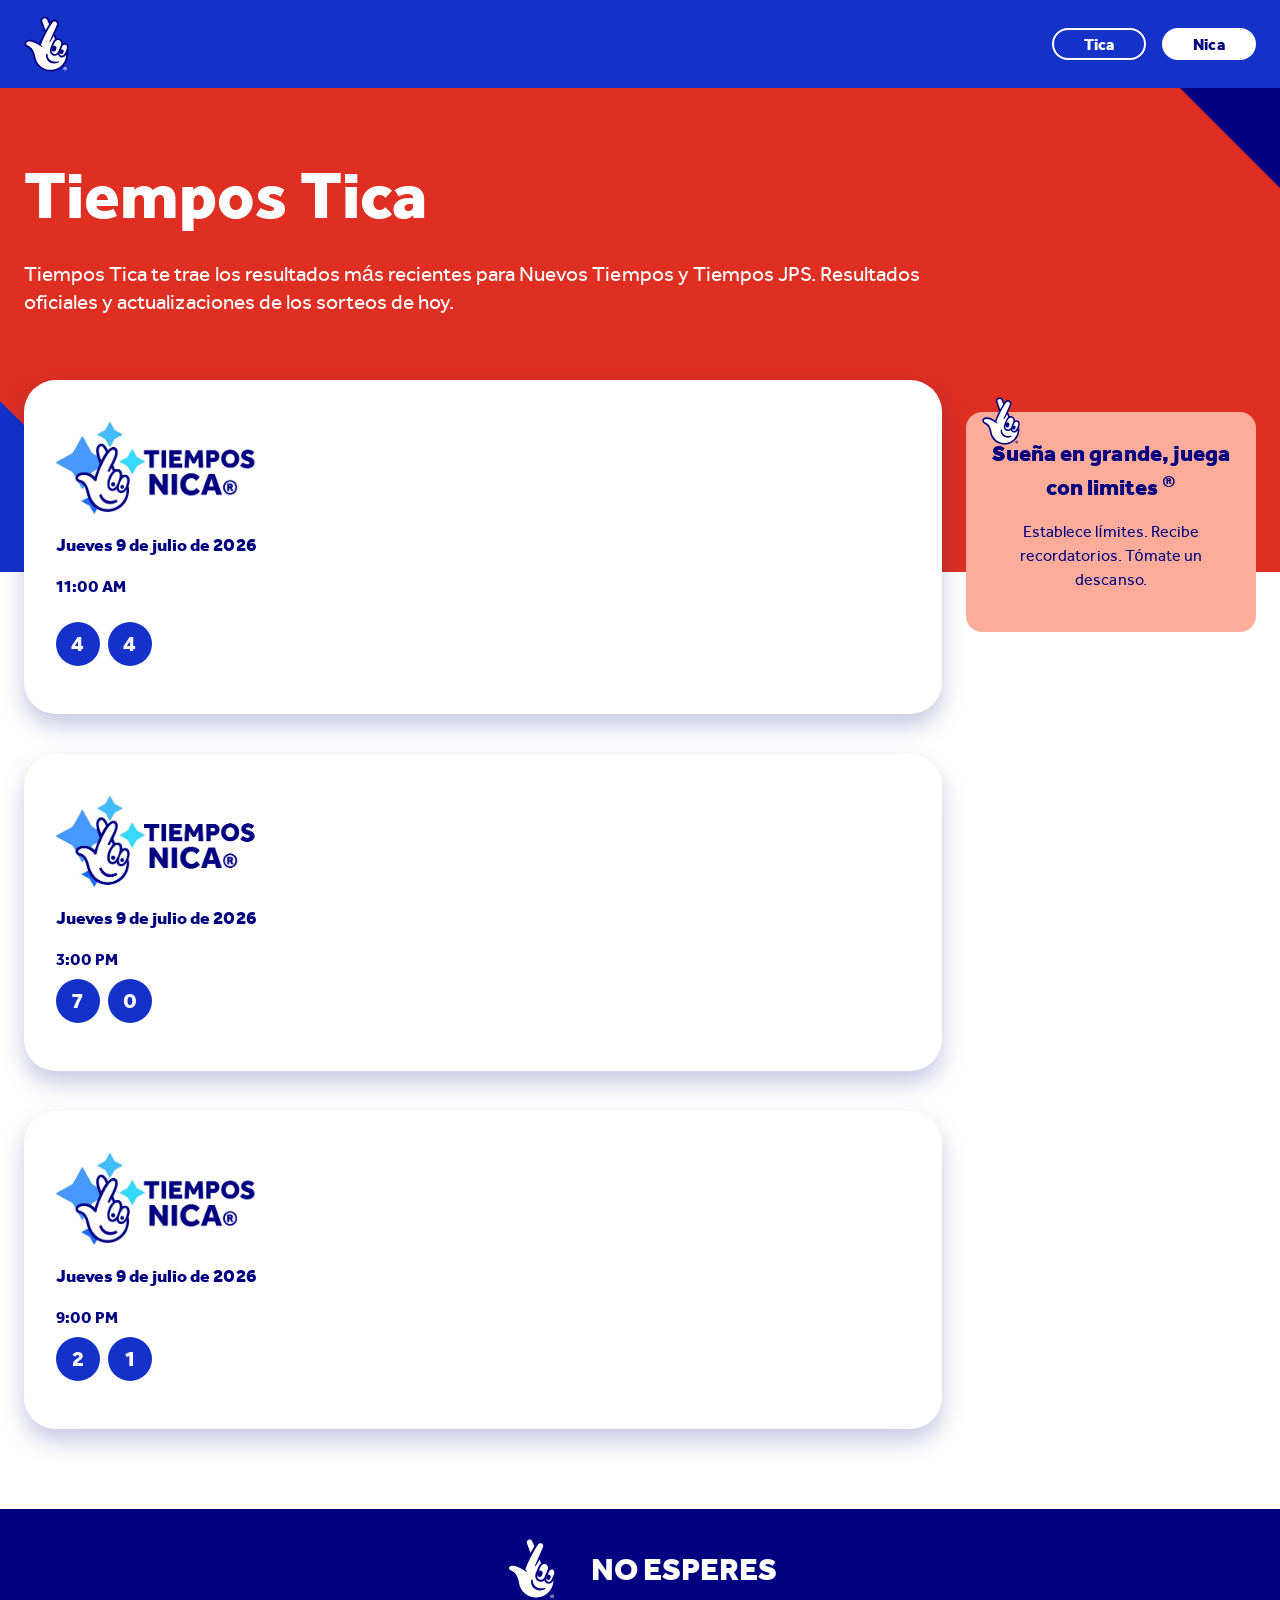
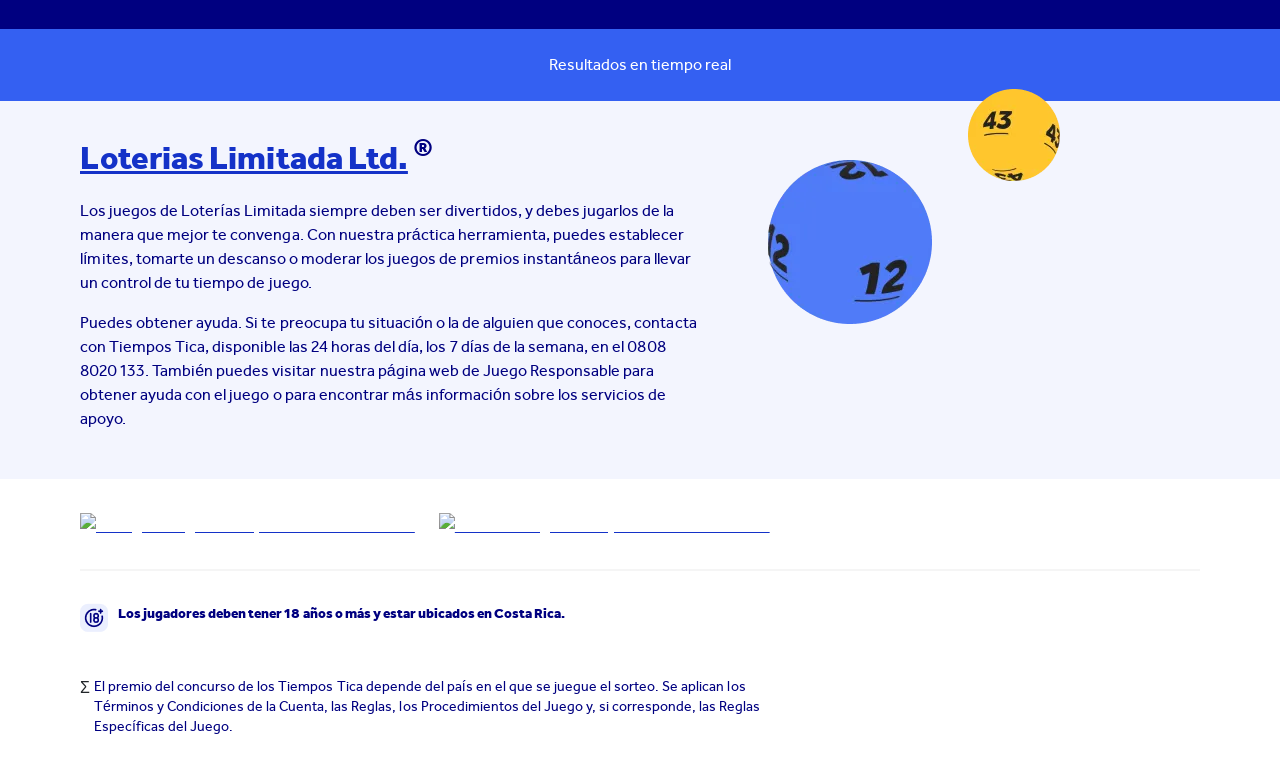
==== commit d20023d8: "s" ====
--- a/index.html
+++ b/index.html
@@ -5134,7 +5134,7 @@
                                                                             </div>
                                                                         </li>
 
- 
+
                                                                     </ol>
                                                                 </div>
 
--- a/index_files/ac7d17619cada562.css
+++ b/index_files/ac7d17619cada562.css
@@ -1 +1 @@
-.ConfirmationModal_discover-draw-games-description__al_pg,.ConfirmationModal_discover-draw-games-title__2aSb9{color:#fff}.ConfirmationModal_discover-draw-games-background__Em0YK{background-color:#ce181e}.ConfirmationModal_instant-win-games-title__Wve02{color:navy}.ConfirmationModal_instant-win-games-background__jGfYh{background-color:#44f05c}.ConfirmationModal_instant-win-games-scratchcards-navigation__sYrGU{background-color:#d2dcff}.ConfirmationModal_instant-win-games-instant-win-games-navigation__7EPw2{background-color:#b0f1c7}.ConfirmationModal_drawHistory-width__UGNWc{width:169px}.ConfirmationModal_drawDetails-width__ZGtSi{width:164px}.ConfirmationModal_about-width__EnjJS{width:82px}.ConfirmationModal_play-width__n3xAo{width:57px}.ConfirmationModal_checkNumbers-width__xioNJ{width:202px}.ConfirmationModal_results-width__Qh9aP{width:98px}.ConfirmationModal_instant-win-games-desktop-width__SsjWI{width:640px}.ConfirmationModal_instant-win-games-non-desktop-width__Sbomj{width:372px}@media(min-width:1080px){.ConfirmationModal_modal__J51jL{width:600px;overflow:visible}}@media(min-width:640px)and (max-width:1079.9px){.ConfirmationModal_modal__J51jL{width:500px;overflow:visible}}.ConfirmationModal_card__2RwhL{margin:16px 0;box-shadow:0 4px 4px 0 rgba(0,0,128,.1803921569)}.ConfirmationModal_ctaContainer__n6XBK{display:flex;gap:12px}.ConfirmationModal_ctaContainer__n6XBK button{width:50%;height:48px}.ConfirmationModal_personalDetails__AEIZq{display:flex;flex-direction:column;gap:16px;padding:16px;border-radius:8px;background-color:#f3f5fe}.ConfirmationModal_label__guWAs{font-family:Effra,Helvetica,Arial,sans-serif;font-style:normal;font-weight:400;font-size:.875rem;line-height:1.43;letter-spacing:.0012em}.ConfirmationModal_information__9doQh{font-family:Effra_Heavy,Helvetica,Arial,sans-serif;font-style:normal;font-weight:400;font-size:1rem;line-height:1.5;letter-spacing:.0012em}.ConfirmationModal_checkBoxContainer__Yyf9x{height:fit-content;display:flex;align-items:center;margin:16px 0}@media(min-width:1080px){.ConfirmationModal_password__eWTWX{width:300px}}@media(min-width:640px)and (max-width:1079.9px){.ConfirmationModal_password__eWTWX{width:300px}}.Accordion_discover-draw-games-description__Q2RGo,.Accordion_discover-draw-games-title__k87OM{color:#fff}.Accordion_discover-draw-games-background__TeKp0{background-color:#ce181e}.Accordion_instant-win-games-title___v1iP{color:navy}.Accordion_instant-win-games-background__2tVND{background-color:#44f05c}.Accordion_instant-win-games-scratchcards-navigation__KZ_G_{background-color:#d2dcff}.Accordion_instant-win-games-instant-win-games-navigation__tykrE{background-color:#b0f1c7}.Accordion_drawHistory-width__U4Fn0{width:169px}.Accordion_drawDetails-width___0nBK{width:164px}.Accordion_about-width__lpz2X{width:82px}.Accordion_play-width__i5LqR{width:57px}.Accordion_checkNumbers-width__SpXOc{width:202px}.Accordion_results-width__nx4F6{width:98px}.Accordion_instant-win-games-desktop-width__B9drK{width:640px}.Accordion_instant-win-games-non-desktop-width___DA2K{width:372px}.Accordion_accordionContent__YRTly [class*=FurniturePageTable_mobileTable] [class*=Table_body-row],.Accordion_accordionContent__YRTly [class*=Row_row]:not(:has([class*=Table])),.Accordion_accordionContent__YRTly [class*=magnolia-row]:not(:has([class*=Table])){padding:16px;border-radius:4px;box-shadow:0 4px 8px 0 rgba(0,0,128,.22);margin-bottom:4px;border-left:6px solid #1432c8}.Accordion_accordionContent__YRTly [class*=FurniturePageTable_mobileTable] [class*=Table_body-row] p,.Accordion_accordionContent__YRTly [class*=Row_row]:not(:has([class*=Table])) p,.Accordion_accordionContent__YRTly [class*=magnolia-row]:not(:has([class*=Table])) p{padding:0}.Accordion_accordionContent__YRTly [class*=FurniturePageTable_mobileTable] [class*=Table_body-row] p:nth-child(odd),.Accordion_accordionContent__YRTly [class*=Row_row]:not(:has([class*=Table])) p:nth-child(odd),.Accordion_accordionContent__YRTly [class*=magnolia-row]:not(:has([class*=Table])) p:nth-child(odd){margin-bottom:0}.Accordion_accordionContent__YRTly [class*=FurniturePageTable_mobileTable] [class*=Table_body-row] p:last-child,.Accordion_accordionContent__YRTly [class*=Row_row]:not(:has([class*=Table])) p:last-child,.Accordion_accordionContent__YRTly [class*=magnolia-row]:not(:has([class*=Table])) p:last-child{margin-bottom:0}.Accordion_accordion__KkYdl{width:100%}.Accordion_accordionHeaderWrapper__Jsh2d{padding:4px}.Accordion_accordionHeaderWrapper__Jsh2d.Accordion_openedBorder__ZPkeP{border-bottom:1px solid #f3f5fe}.Accordion_accordionHeaderWrapper__Jsh2d.Accordion_dualColorHeader__5SMkb *{background-color:#d2dcff}.Accordion_accordionHeader__lOIw_{display:flex;flex-direction:column;gap:8px;width:100%;border:none;border-radius:8px;overflow:hidden;color:#fff;padding:16px}@media(min-width:0)and (max-width:639.9px){.Accordion_accordionHeader__lOIw_{padding:8px 12px}}.Accordion_expandArrow__tsKAC{transition:transform .3s ease}.Accordion_rotateArrow__1U1zG{transform:rotate(-180deg)}.Accordion_defaultCursor__6yjs8[class*=accordionHeader]{cursor:default}.Accordion_accordionIconHeader__AUuiH svg{margin-right:14px}.Accordion_rounded__eMeAc{width:32px;height:32px;border-radius:20px;border:10px solid #f3f5fe;background:#f3f5fe}.Accordion_outline__Sl3o1{width:32px;height:32px;border:1px solid navy;border-radius:50%;padding:8px}.Accordion_badgeArrowContainer__oV6yn{display:flex;flex-direction:column;align-items:flex-end;gap:8px}.Accordion_badgeArrowContainer__oV6yn svg path{fill:navy}.Accordion_centeredBadgeArrow__hAfyN{align-self:center}.Accordion_headerBorder__Q_Fp4{border-bottom:1px solid #c0cefb}.Accordion_accordionContent__YRTly{background-color:#fff;overflow:hidden;padding:16px 40px}@media(min-width:640px)and (max-width:1079.9px){.Accordion_accordionContent__YRTly{padding:16px 40px}}@media(min-width:0)and (max-width:639.9px){.Accordion_accordionContent__YRTly{padding:8px 12px}}.Accordion_accordionContent__YRTly ul{list-style-type:disc;margin-left:8px}.Accordion_accordionContent__YRTly ul li{font-family:Effra,Helvetica,Arial,sans-serif;font-style:normal;font-weight:400;font-size:1rem;line-height:1.5;letter-spacing:.0012em;list-style-image:unset}.Accordion_accordionContent__YRTly table{width:100%;color:navy}.Accordion_accordionContent__YRTly table th{font-family:Effra_Heavy,Helvetica,Arial,sans-serif;font-size:.875rem;font-style:normal;font-weight:400;line-height:1.43;letter-spacing:.017px}.Accordion_accordionContent__YRTly table th:first-child{width:148px;padding:24px 0}.Accordion_accordionContent__YRTly table th:last-child{padding:0 0 0 24px}.Accordion_accordionContent__YRTly table tr{display:block;padding:16px 24px 16px 16px;border-radius:8px;box-shadow:0 4px 8px 0 rgba(0,0,128,.22);margin-bottom:4px}.Accordion_accordionContent__YRTly table thead tr{box-shadow:unset;border-bottom-left-radius:0;border-bottom-right-radius:0;background-color:navy;color:#fff}.Accordion_accordionContent__YRTly table td{vertical-align:top}.Accordion_accordionContent__YRTly table td:first-child{width:148px;padding:0}.Accordion_accordionContent__YRTly table td:last-child{padding:0 0 0 24px}.Accordion_accordionContent__YRTly [class*=desktop]{display:block}@media(max-width:1079.9px){.Accordion_accordionContent__YRTly [class*=desktop]{display:none}}.Accordion_accordionContent__YRTly [class*=tablet]{display:block}@media(min-width:0)and (max-width:639.9px){.Accordion_accordionContent__YRTly [class*=tablet]{display:none}}.Accordion_accordionContent__YRTly [class*=mobile]{display:none}@media(min-width:0)and (max-width:639.9px){.Accordion_accordionContent__YRTly [class*=mobile]{display:block}}.Accordion_accordionContent__YRTly [class*=TitledParagraph_large] p{margin-bottom:48px}.TakeBreakAccordion_discover-draw-games-description__vzqto,.TakeBreakAccordion_discover-draw-games-title__MnctU{color:#fff}.TakeBreakAccordion_discover-draw-games-background__peX_G{background-color:#ce181e}.TakeBreakAccordion_instant-win-games-title__gCnFf{color:navy}.TakeBreakAccordion_instant-win-games-background__MGMA7{background-color:#44f05c}.TakeBreakAccordion_instant-win-games-scratchcards-navigation__7oonn{background-color:#d2dcff}.TakeBreakAccordion_instant-win-games-instant-win-games-navigation___yYfJ{background-color:#b0f1c7}.TakeBreakAccordion_drawHistory-width__fhI7u{width:169px}.TakeBreakAccordion_drawDetails-width__ZUPXz{width:164px}.TakeBreakAccordion_about-width__v1l2E{width:82px}.TakeBreakAccordion_play-width__D4MG4{width:57px}.TakeBreakAccordion_checkNumbers-width__q6A_I{width:202px}.TakeBreakAccordion_results-width__uLWcK{width:98px}.TakeBreakAccordion_instant-win-games-desktop-width__JxAq2{width:640px}.TakeBreakAccordion_instant-win-games-non-desktop-width__GDJw6{width:372px}.TakeBreakAccordion_accordionGroup__MjYWS{border-radius:8px;box-shadow:0 4px 8px 0 rgba(0,0,128,.1803921569);background-color:#fff}.TakeBreakAccordion_accordionGroup__MjYWS [class*=accordion]{background-color:#fff;border-radius:0}.TakeBreakAccordion_dropdownText__urPRF{font-family:Effra_Heavy,Helvetica,Arial,sans-serif;font-style:normal;font-weight:400;font-size:1rem;line-height:1.5;letter-spacing:.0012em;height:100%;color:navy}.TakeBreak_discover-draw-games-description__1oKqZ,.TakeBreak_discover-draw-games-title__du8hZ{color:#fff}.TakeBreak_discover-draw-games-background__UMRmt{background-color:#ce181e}.TakeBreak_instant-win-games-title__DNZ_v{color:navy}.TakeBreak_instant-win-games-background__I6NhJ{background-color:#44f05c}.TakeBreak_instant-win-games-scratchcards-navigation__jR3uA{background-color:#d2dcff}.TakeBreak_instant-win-games-instant-win-games-navigation__cjY1g{background-color:#b0f1c7}.TakeBreak_drawHistory-width__7_8zT{width:169px}.TakeBreak_drawDetails-width__nXqyX{width:164px}.TakeBreak_about-width__HNpct{width:82px}.TakeBreak_play-width__f4QyF{width:57px}.TakeBreak_checkNumbers-width__gHx6E{width:202px}.TakeBreak_results-width__ti0_R{width:98px}.TakeBreak_instant-win-games-desktop-width__98RQe{width:640px}.TakeBreak_instant-win-games-non-desktop-width___kysq{width:372px}.TakeBreak_text__6e_rw{color:navy}.TakeBreak_button__qTWQl{height:48px}.TakeBreak_button__qTWQl:focus-visible{--bs-btn-focus-box-shadow:0 0 0 2px #000080,inset 0 0 0 2px white}@media(min-width:0)and (max-width:639.9px){.TakeBreak_button__qTWQl{padding-inline:16px}.TakeBreak_button__qTWQl[class*=active]{padding-inline:4px}}.TakeBreak_buttonWidth__HWAxt{min-width:240px}.TakeBreak_takeBreakGrid__RO0Kz{display:grid;grid-template-columns:repeat(3,1fr);gap:16px}@media(min-width:0)and (max-width:639.9px){.TakeBreak_takeBreakGrid__RO0Kz{grid-template-columns:repeat(2,1fr);column-gap:8px}}.TakeBreak_selfExclusionGrid__Q73fn{display:grid;grid-template-columns:repeat(4,1fr);gap:16px}@media(min-width:640px)and (max-width:1079.9px){.TakeBreak_selfExclusionGrid__Q73fn{grid-template-columns:repeat(3,1fr)}}@media(min-width:0)and (max-width:639.9px){.TakeBreak_selfExclusionGrid__Q73fn{grid-template-columns:repeat(2,1fr)}}.TakeBreak_heading__gchdo{color:navy;font-weight:400}.Table_discover-draw-games-description__35C_z,.Table_discover-draw-games-title__irUxC{color:#fff}.Table_discover-draw-games-background__gGAPe{background-color:#ce181e}.Table_instant-win-games-title___HvNt{color:navy}.Table_instant-win-games-background__C7QSO{background-color:#44f05c}.Table_instant-win-games-scratchcards-navigation__9dzD7{background-color:#d2dcff}.Table_instant-win-games-instant-win-games-navigation__5_z2K{background-color:#b0f1c7}.Table_drawHistory-width__1GMG6{width:169px}.Table_drawDetails-width__ZLhNQ{width:164px}.Table_about-width__tcixg{width:82px}.Table_play-width__m0uCo{width:57px}.Table_checkNumbers-width__I6zvu{width:202px}.Table_results-width__Mgxpl{width:98px}.Table_instant-win-games-desktop-width__2tlau{width:640px}.Table_instant-win-games-non-desktop-width__o_1_N{width:372px}.Table_withdrawal-row__TGTQo td{border-left-color:#1432c8}.Table_deposit-row__2fHDA td{border-left-color:navy}.Table_noBorder-row__SG5Aa td{border-left-style:none!important;background-color:#fff}.Table_table__4dA9C{font-size:1rem;line-height:1.5;margin-bottom:16px;border-collapse:separate;border-spacing:0}.Table_table__4dA9C,.Table_table__4dA9C caption{font-family:Effra,Helvetica,Arial,sans-serif;font-style:normal;font-weight:400;letter-spacing:.0012em;color:navy}.Table_table__4dA9C caption{font-size:.875rem;line-height:1.43;margin-top:16px}.Table_table__4dA9C thead{font-family:Effra_Heavy,Helvetica,Arial,sans-serif;font-size:.875rem;font-style:normal;font-weight:400;line-height:1.43;letter-spacing:.017px;font-size:14px}.Table_table__4dA9C thead th{font-weight:400;overflow:hidden;text-wrap:nowrap;background-color:navy}.Table_table__4dA9C thead th:first-child{border-style:solid;border-top-left-radius:16px}.Table_table__4dA9C thead th:last-child{border-top-right-radius:16px}.Table_table__4dA9C tfoot td{border-left-color:rgba(0,0,0,0)}.Table_table__4dA9C tr{border-radius:4px}@media(min-width:0)and (max-width:639.9px){.Table_table__4dA9C tr{border-radius:4px}}.Table_table-spacing__kmHsN{border-spacing:0 4px}.Table_row__JXvBy{height:56px}.Table_row__JXvBy td,.Table_row__JXvBy th{border-left:6px navy;border-style:none;padding:16px;overflow-wrap:anywhere;background-color:#fff}@media(min-width:640px)and (max-width:1079.9px){.Table_row__JXvBy td,.Table_row__JXvBy th{padding-right:16px}}.Table_row__JXvBy td:first-child,.Table_row__JXvBy th:first-child{border-top-left-radius:4px;border-bottom-left-radius:4px;border-left-style:solid}@media(min-width:0)and (max-width:639.9px){.Table_row__JXvBy td:first-child,.Table_row__JXvBy th:first-child{border-top-left-radius:0;border-bottom-left-radius:0;border-left:0}}.Table_row__JXvBy td:last-child,.Table_row__JXvBy th:last-child{border-top-right-radius:4px;border-bottom-right-radius:4px}.Table_header__t_ETz{background-color:navy;color:#fff}.Table_body-row__5CktP{box-shadow:4px 2px 4px rgba(0,0,128,.1803921569);clip-path:inset(0 -10px -10px -10px);z-index:1}@media(max-width:1079.9px){.Table_body-row__5CktP{background-color:#fff}}.Table_separator__1ywE0{height:4px}.Table_remove-top-radius__s8vaf{background-color:#fff;box-shadow:4px -2px 4px rgba(0,0,128,.1803921569)}.Table_remove-top-radius__s8vaf td:first-child{border-top-left-radius:0;border-top-right-radius:0}.Table_remove-bottom-radius__BZPKH{background-color:#fff;border-top-right-radius:16px;box-shadow:4px 0 4px rgba(0,0,128,.1803921569);clip-path:inset(0 -100vmax)}.Table_remove-bottom-radius__BZPKH td:first-child{border-bottom-left-radius:0;border-bottom-right-radius:0}.Table_shadow__y5aiB{height:1px;box-shadow:0 2px 2px rgba(0,0,128,.1803921569)}.Table_border-bottom__xBJFS{box-shadow:6px -1px #d2dcff;clip-path:inset(-1px 0 0 0)}.FAQSection_discover-draw-games-description__ql0Hz,.FAQSection_discover-draw-games-title___q9pA{color:#fff}.FAQSection_discover-draw-games-background__6_2p0{background-color:#ce181e}.FAQSection_instant-win-games-title__zV4Kh{color:navy}.FAQSection_instant-win-games-background__65XBy{background-color:#44f05c}.FAQSection_instant-win-games-scratchcards-navigation__VHkrd{background-color:#d2dcff}.FAQSection_instant-win-games-instant-win-games-navigation__WUHTF{background-color:#b0f1c7}.FAQSection_drawHistory-width__CNQkH{width:169px}.FAQSection_drawDetails-width__zdzHr{width:164px}.FAQSection_about-width__Ual8g{width:82px}.FAQSection_play-width__Kc4FO{width:57px}.FAQSection_checkNumbers-width__hMhJL{width:202px}.FAQSection_results-width__dZOwq{width:98px}.FAQSection_instant-win-games-desktop-width__Ad_sH{width:640px}.FAQSection_instant-win-games-non-desktop-width__kR_iD{width:372px}.FAQSection_faqContainer__hJ121{color:navy}.FAQSection_faqTitle__1dTuD{text-align:left;line-height:1.3253;letter-spacing:.04px}@media(min-width:0)and (max-width:639.9px){.FAQSection_faqTitle__1dTuD{line-height:1.579;letter-spacing:.027px}}.FAQSection_questionsContainer__kJGtS{display:flex;flex-direction:column;gap:12px}.FAQSection_questionsContainer__kJGtS [class*=Accordion_accordionHeaderWrapper]{padding:0}@media(min-width:0)and (max-width:639.9px){.FAQSection_questionsContainer__kJGtS{gap:16px}}.FAQSection_openedBackground__qpSd6 button{background-color:#d2dcff}.FAQSection_closedBackground__rBn4v button{background-color:#f0f0f0}.FAQSection_closedBackground__rBn4v.FAQSection_white__KX5pH button{background-color:#fff}.FAQSection_accordionHeader__raY4r button{font-family:Effra,Helvetica,Arial,sans-serif;font-style:normal;font-weight:400;font-size:1.33125rem;line-height:1.31;white-space:pre-line;letter-spacing:.0012em;letter-spacing:.026px;color:navy;border-radius:8px;padding:12px 40px;text-align:left}.FAQSection_accordionHeader__raY4r button>div{gap:16px}@media(min-width:0)and (max-width:639.9px){.FAQSection_accordionHeader__raY4r button [class*=Accordion_badgeArrowContainer] svg{width:24px}.FAQSection_accordionHeader__raY4r button{font-family:Effra,Helvetica,Arial,sans-serif;font-style:normal;font-weight:400;font-size:1rem;line-height:1.5;letter-spacing:.0012em;padding:8px 12px}}.FAQSection_accordionHeader__raY4r button:hover{background-color:#e0e0e0}.FAQSection_accordionContent__gPXx8{font-family:Effra,Helvetica,Arial,sans-serif;font-style:normal;font-weight:400;font-size:1rem;line-height:1.5;letter-spacing:.0012em;padding:16px 40px}.FAQSection_accordionContent__gPXx8 p:last-child{margin-bottom:0}@media(min-width:0)and (max-width:639.9px){.FAQSection_accordionContent__gPXx8{font-family:Effra,Helvetica,Arial,sans-serif;font-style:normal;font-weight:400;font-size:1rem;line-height:1.5;letter-spacing:.0012em;padding:8px 12px}}.FAQSection_buttonWrapper__shCLe{margin:16px 28px 12px 0}@media(min-width:0)and (max-width:639.9px){.FAQSection_buttonWrapper__shCLe{margin-right:0;margin-bottom:16px}}.FAQSection_toggleButton___jc_R{font-family:Effra_Heavy,Helvetica,Arial,sans-serif;font-size:.875rem;font-style:normal;font-weight:400;line-height:1.43;letter-spacing:.017px;display:flex;align-items:center;gap:8px;color:navy;padding:4px 12px;border:0}.FAQSection_chevronUp__mkgy1{transform:rotate(-180deg)}.FooterSmallPrint_discover-draw-games-description__1e1Tk,.FooterSmallPrint_discover-draw-games-title__dFz65{color:#fff}.FooterSmallPrint_discover-draw-games-background__n1uc0{background-color:#ce181e}.FooterSmallPrint_instant-win-games-title__DZoBJ{color:navy}.FooterSmallPrint_instant-win-games-background__9DUsf{background-color:#44f05c}.FooterSmallPrint_instant-win-games-scratchcards-navigation__aQINF{background-color:#d2dcff}.FooterSmallPrint_instant-win-games-instant-win-games-navigation___cn9K{background-color:#b0f1c7}.FooterSmallPrint_drawHistory-width__4G59b{width:169px}.FooterSmallPrint_drawDetails-width__T_0mO{width:164px}.FooterSmallPrint_about-width__9JiWa{width:82px}.FooterSmallPrint_play-width__wdqmP{width:57px}.FooterSmallPrint_checkNumbers-width__Cjwhi{width:202px}.FooterSmallPrint_results-width__zPDcT{width:98px}.FooterSmallPrint_instant-win-games-desktop-width__tAqAq{width:640px}.FooterSmallPrint_instant-win-games-non-desktop-width__5HpVA{width:372px}.FooterSmallPrint_buttonContainer__oN66d button{font-family:Effra,Helvetica,Arial,sans-serif;font-style:normal;font-weight:400;font-size:.875rem;line-height:1.43;letter-spacing:.0012em;color:navy;padding:0;letter-spacing:.017px}.FooterSmallPrint_buttonContainer__oN66d button:hover{color:navy}.FooterSmallPrint_content__KYEIW li{font-family:Effra,Helvetica,Arial,sans-serif;font-style:normal;font-weight:400;font-size:.875rem;line-height:1.43;letter-spacing:.0012em;list-style:none;color:navy;padding-left:8px;letter-spacing:.017px}.FooterSmallPrint_content__KYEIW li:before{content:"•";color:navy;display:inline-block;width:1em;margin-left:-1em}.FooterSmallPrint_content__KYEIW li a{font-family:Effra_Heavy,Helvetica,Arial,sans-serif;font-size:.875rem;font-weight:400;line-height:1.43;letter-spacing:.019px;text-decoration-line:underline;color:#1432c8;font-style:normal;letter-spacing:.017px}.FurniturePageTable_discover-draw-games-description__Fdedd,.FurniturePageTable_discover-draw-games-title__EF9l9{color:#fff}.FurniturePageTable_discover-draw-games-background__s9i1n{background-color:#ce181e}.FurniturePageTable_instant-win-games-title__Sx7ZR{color:navy}.FurniturePageTable_instant-win-games-background__lmXvv{background-color:#44f05c}.FurniturePageTable_instant-win-games-scratchcards-navigation___Xek8{background-color:#d2dcff}.FurniturePageTable_instant-win-games-instant-win-games-navigation__Yu6nR{background-color:#b0f1c7}.FurniturePageTable_drawHistory-width__Jia_B{width:169px}.FurniturePageTable_drawDetails-width__Xa64J{width:164px}.FurniturePageTable_about-width__LkR9X{width:82px}.FurniturePageTable_play-width__cxp_1{width:57px}.FurniturePageTable_checkNumbers-width__Tu2Zq{width:202px}.FurniturePageTable_results-width__WPnzl{width:98px}.FurniturePageTable_instant-win-games-desktop-width__bQgCM{width:640px}.FurniturePageTable_instant-win-games-non-desktop-width__gvgRn{width:372px}.FurniturePageTable_noHeader__lpK55 thead{display:none!important}.FurniturePageTable_column1__EsERQ{width:230px}.FurniturePageTable_column2__fZ4Mu,.FurniturePageTable_column3__96CtQ,.FurniturePageTable_column4__U_fw8,.FurniturePageTable_column5__pxVm_,.FurniturePageTable_column6__mwBr6,.FurniturePageTable_column7__Gl8DV{width:auto}.FurniturePageTable_customRow__xSLT5{display:grid;background-color:rgba(0,0,0,0);box-shadow:0 4px 4px 0 rgba(0,0,128,.22);height:auto;align-items:center}@media(max-width:639px){.FurniturePageTable_customRow__xSLT5{grid-template-columns:1fr;height:auto}}.FurniturePageTable_customRow-2-cols__5JOpw{grid-template-columns:auto 1fr}.FurniturePageTable_customRow-3-cols__CXzlQ{grid-template-columns:auto repeat(2,1fr)}.FurniturePageTable_customRow-4-cols__ozaNs{grid-template-columns:auto repeat(3,1fr)}.FurniturePageTable_customRow-5-cols__xrl4J{grid-template-columns:auto repeat(4,1fr)}.FurniturePageTable_customRow-6-cols__5aKHn{grid-template-columns:auto repeat(5,1fr)}@media(max-width:1079.9px){.FurniturePageTable_customRow-6-cols__5aKHn{grid-template-columns:auto repeat(4,1fr)}}.FurniturePageTable_customRow-7-cols__caYtV{grid-template-columns:auto repeat(6,1fr)}@media(max-width:1079.9px){.FurniturePageTable_customRow-7-cols__caYtV{grid-template-columns:auto repeat(4,1fr)}}.FurniturePageTable_mobileRow__pI10M:not(:last-of-type){margin-bottom:16px}.FurniturePageTable_mobileRowContainer__2HLwJ{display:flex;flex-direction:column;gap:16px}.FurniturePageTable_mobileRowContainer__2HLwJ .FurniturePageTable_mobileHeader__nGq2R{font-family:Effra_Heavy,Helvetica,Arial,sans-serif;font-style:normal;font-weight:400;font-size:1rem;line-height:1.5;letter-spacing:.0012em;color:navy}.FurniturePageTable_mobileRowContainer__2HLwJ.FurniturePageTable_hideFirstColumnHeader__a7w2A>div:first-child .FurniturePageTable_mobileHeader__nGq2R{display:none}@media(max-width:639px){.FurniturePageTable_desktopOrTabletTable__koLIX{display:none}}.FurniturePageTable_customTable-2-cols__M0tJE thead{grid-template-rows:auto 1fr}.FurniturePageTable_customTable-2-cols__M0tJE thead>tr{grid-template-columns:auto 1fr}.FurniturePageTable_customTable-3-cols__JaryI thead{grid-template-rows:auto repeat(2,1fr)}.FurniturePageTable_customTable-3-cols__JaryI thead>tr{grid-template-columns:auto repeat(2,1fr)}.FurniturePageTable_customTable-4-cols__e_HfW thead{grid-template-rows:auto repeat(3,1fr)}.FurniturePageTable_customTable-4-cols__e_HfW thead>tr{grid-template-columns:auto repeat(3,1fr)}.FurniturePageTable_customTable-5-cols__LhoRv thead{grid-template-rows:auto repeat(4,1fr)}.FurniturePageTable_customTable-5-cols__LhoRv thead>tr{grid-template-columns:auto repeat(4,1fr)}.FurniturePageTable_customTable-6-cols__kXw5n thead{grid-template-rows:auto repeat(5,1fr)}.FurniturePageTable_customTable-6-cols__kXw5n thead>tr{grid-template-columns:auto repeat(5,1fr)}@media(max-width:1079.9px){.FurniturePageTable_customTable-6-cols__kXw5n thead{grid-template-rows:auto repeat(4,1fr)}.FurniturePageTable_customTable-6-cols__kXw5n thead>tr{grid-template-columns:auto repeat(4,1fr)}}.FurniturePageTable_customTable-7-cols__3_gAZ thead{grid-template-rows:auto repeat(6,1fr)}.FurniturePageTable_customTable-7-cols__3_gAZ thead>tr{grid-template-columns:auto repeat(6,1fr)}@media(max-width:1079.9px){.FurniturePageTable_customTable-7-cols__3_gAZ thead{grid-template-rows:auto repeat(4,1fr)}.FurniturePageTable_customTable-7-cols__3_gAZ thead>tr{grid-template-columns:auto repeat(4,1fr)}}.FurniturePageTable_customTable__eXc9L[class*=table] tbody{display:block}.FurniturePageTable_customTable__eXc9L[class*=table] thead{width:100%;display:grid;border-radius:16px 16px 4px 4px}.FurniturePageTable_customTable__eXc9L[class*=table] thead>tr{font-family:Effra_Heavy,Helvetica,Arial,sans-serif;font-size:.875rem;font-style:normal;font-weight:400;line-height:1.43;letter-spacing:.017px;width:inherit;height:100%;display:grid;align-items:center}@media(min-width:0)and (max-width:639.9px){.FurniturePageTable_customTable__eXc9L[class*=table].FurniturePageTable_invertTextStyles__NR00Q .FurniturePageTable_mobileHeader__nGq2R{font-family:Effra,Helvetica,Arial,sans-serif;font-style:normal;font-weight:400;font-size:1rem;line-height:1.5;letter-spacing:.0012em}.FurniturePageTable_customTable__eXc9L[class*=table].FurniturePageTable_invertTextStyles__NR00Q ol>li,.FurniturePageTable_customTable__eXc9L[class*=table].FurniturePageTable_invertTextStyles__NR00Q p,.FurniturePageTable_customTable__eXc9L[class*=table].FurniturePageTable_invertTextStyles__NR00Q ul>li{font-family:Effra_Heavy,Helvetica,Arial,sans-serif;font-style:normal;font-weight:400;font-size:1rem;line-height:1.5;letter-spacing:.0012em}}.FurniturePageTable_customTable__eXc9L[class*=table] tr{display:grid;align-items:start}@media(min-width:640px)and (max-width:1079.9px){.FurniturePageTable_customTable__eXc9L[class*=table] tr{border-left:none}}@media(min-width:1080px){.FurniturePageTable_customTable__eXc9L[class*=table] tr{border-left:none}}.FurniturePageTable_customTable__eXc9L[class*=table] tr:not(:last-child){margin-bottom:4px}.FurniturePageTable_customTable__eXc9L[class*=table] th{padding:16px 24px 16px 16px;text-wrap:wrap}@media(max-width:639px){.FurniturePageTable_customTable__eXc9L[class*=table] td:first-child,.FurniturePageTable_customTable__eXc9L[class*=table] th:first-child{padding-left:6px;width:100%}}.FurniturePageTable_customTable__eXc9L[class*=table] td{padding:0 0 0 16px;border-left:0}@media(max-width:639px){.FurniturePageTable_customTable__eXc9L[class*=table] td{padding:16px}}.FurniturePageTable_customTable__eXc9L[class*=table] td p{font-family:Effra,Helvetica,Arial,sans-serif;font-style:normal;font-weight:400;font-size:1rem;line-height:1.5;letter-spacing:.0012em;margin-bottom:0}@media(min-width:0)and (max-width:639.9px){.FurniturePageTable_customTable__eXc9L[class*=table] td p{font-family:Effra,Helvetica,Arial,sans-serif;font-style:normal;font-weight:400;font-size:1rem;line-height:1.5;letter-spacing:.0012em}}.FurniturePageTable_customTable__eXc9L[class*=table] td strong{font-family:Effra_Heavy,Helvetica,Arial,sans-serif;font-style:normal;font-weight:400;font-size:1rem;line-height:1.5;letter-spacing:.0012em;color:navy}.FurniturePageTable_customTable__eXc9L[class*=table] td ul{margin-bottom:0}.FurniturePageTable_customTable__eXc9L[class*=table] td ul>li{font-family:Effra,Helvetica,Arial,sans-serif;font-style:normal;font-weight:400;font-size:1rem;line-height:1.5;letter-spacing:.0012em;list-style:none;color:navy}@media(min-width:0)and (max-width:639.9px){.FurniturePageTable_customTable__eXc9L[class*=table] td ul>li{font-family:Effra,Helvetica,Arial,sans-serif;font-style:normal;font-weight:400;font-size:1rem;line-height:1.5;letter-spacing:.0012em}}.FurniturePageTable_customTable__eXc9L[class*=table] td ul>li:before{content:"•";color:navy;display:inline-block;width:1em;margin-left:-1em}.FurniturePageTable_customTable__eXc9L[class*=table] td ol{padding-left:24px}.FurniturePageTable_customTable__eXc9L[class*=table] td ol>li{font-family:Effra,Helvetica,Arial,sans-serif;font-style:normal;font-weight:400;font-size:1rem;line-height:1.5;letter-spacing:.0012em;list-style-image:unset;padding-left:4px}@media(min-width:0)and (max-width:639.9px){.FurniturePageTable_customTable__eXc9L[class*=table] td ol>li{font-family:Effra,Helvetica,Arial,sans-serif;font-style:normal;font-weight:400;font-size:1rem;line-height:1.5;letter-spacing:.0012em}}.FurniturePageTable_customTable__eXc9L[class*=table] td a{font-family:Effra_Heavy,Helvetica,Arial,sans-serif;font-style:normal;font-weight:400;font-size:1rem;line-height:1.5;letter-spacing:.0012em;color:#1432c8}.FurniturePageTable_customTable__eXc9L[class*=table] caption{height:0;width:0;position:absolute;overflow:hidden}@media(min-width:640px)and (max-width:1079.9px){.FurniturePageTable_customTable__eXc9L[class*=table]{display:table}}.FurniturePageTable_wideTable__pv8bS td:first-child{padding-left:24px}.FurniturePageTable_wideTable__pv8bS td:last-child,.FurniturePageTable_wideTable__pv8bS th:last-child{padding-right:24px}.FurniturePageTable_noHeader__lpK55 tr:first-child{box-shadow:0 0 8px 0 rgba(0,0,128,.22);clip-path:none}.FurniturePageTable_mobileTable__8GUch{border-top-left-radius:4px;border-top-right-radius:4px}@media(min-width:640px){.FurniturePageTable_mobileTable__8GUch{display:none}}.FurniturePageTable_mobileTable__8GUch tr:first-child{box-shadow:0 0 8px 0 rgba(0,0,128,.1803921569);clip-path:none}.GamePresentationWidget_discover-draw-games-description__51RJN,.GamePresentationWidget_discover-draw-games-title__CJYpI{color:#fff}.GamePresentationWidget_discover-draw-games-background__62sMx{background-color:#ce181e}.GamePresentationWidget_instant-win-games-title__A9dyc{color:navy}.GamePresentationWidget_instant-win-games-background__yYKwE{background-color:#44f05c}.GamePresentationWidget_instant-win-games-scratchcards-navigation__su5qF{background-color:#d2dcff}.GamePresentationWidget_instant-win-games-instant-win-games-navigation___Bsub{background-color:#b0f1c7}.GamePresentationWidget_drawHistory-width__iQCHa{width:169px}.GamePresentationWidget_drawDetails-width__0_8JA{width:164px}.GamePresentationWidget_about-width__MjvuB{width:82px}.GamePresentationWidget_play-width__ArCBb{width:57px}.GamePresentationWidget_checkNumbers-width__xzLjK{width:202px}.GamePresentationWidget_results-width__flw5D{width:98px}.GamePresentationWidget_instant-win-games-desktop-width__AIoQS{width:640px}.GamePresentationWidget_instant-win-games-non-desktop-width__NyUmz{width:372px}.GamePresentationWidget_container__tNQGI{text-align:left;display:flex;padding:16px;align-items:stretch;gap:24px;align-self:stretch;border-radius:32px;background-color:#fff;box-shadow:0 12px 24px 0 rgba(0,0,128,.22);color:navy}@media(min-width:0)and (max-width:639.9px){.GamePresentationWidget_container__tNQGI{flex-direction:column;gap:16px;border-radius:24px;padding:16px}}@media(min-width:640px)and (max-width:1079.9px){.GamePresentationWidget_container__tNQGI{flex-direction:column;gap:16px;border-radius:24px;padding:16px}}@media(min-width:0)and (max-width:639.9px){.GamePresentationWidget_container__tNQGI{gap:8px;border-radius:20px;padding:8px}}.GamePresentationWidget_videoBlockContainer__IlTLD{align-items:center}.GamePresentationWidget_card__rxtgj{width:330px}.GamePresentationWidget_card__rxtgj>div,.GamePresentationWidget_card__rxtgj>div>div{height:100%}@media(max-width:1079.9px){.GamePresentationWidget_card__rxtgj{width:100%}}@media(min-width:1080px){.GamePresentationWidget_card__rxtgj [class*=DBGCard_gameContent]{min-height:456px}}.GamePresentationWidget_card__rxtgj [class*=DBGCard_cardContainer]{margin-top:12px}.GamePresentationWidget_content__f6qeP{display:flex;padding:48px 16px 24px;flex-direction:column;justify-content:space-between;flex:1 0 0;align-self:stretch}@media(min-width:640px)and (max-width:1079.9px){.GamePresentationWidget_content__f6qeP{padding:24px 16px}}@media(min-width:0)and (max-width:639.9px){.GamePresentationWidget_content__f6qeP{padding:16px}}@media(min-width:1080px){.GamePresentationWidget_videoBlockContent__BUD1B{padding:56px 16px;align-self:center}}.GamePresentationWidget_main__2NBt_{display:flex;padding-bottom:40px;flex-direction:column;gap:32px}@media(min-width:0)and (max-width:639.9px){.GamePresentationWidget_main__2NBt_{padding-bottom:24px;gap:24px}}.GamePresentationWidget_main__2NBt_ .GamePresentationWidget_about__Ss7zP{display:flex;flex-direction:column;gap:16px}.GamePresentationWidget_main__2NBt_ .GamePresentationWidget_about__Ss7zP .GamePresentationWidget_title__g8IgK{font-family:Effra_Heavy,Helvetica,Arial,sans-serif;font-size:2.075rem;font-style:normal;font-weight:400;line-height:1.5;letter-spacing:.04px}@media(min-width:0)and (max-width:639.9px){.GamePresentationWidget_main__2NBt_ .GamePresentationWidget_about__Ss7zP .GamePresentationWidget_title__g8IgK{font-family:Effra_Heavy,Helvetica,Arial,sans-serif;font-size:1.425rem;font-style:normal;font-weight:400;line-height:1.5;letter-spacing:.027px}}.GamePresentationWidget_main__2NBt_ .GamePresentationWidget_about__Ss7zP .GamePresentationWidget_description__rulQ9{font-family:Effra,Helvetica,Arial,sans-serif;font-style:normal;font-weight:400;font-size:1rem;line-height:1.5;letter-spacing:.0012em;margin-bottom:0}.GamePresentationWidget_gameDetails__rPHzg{display:flex;flex-direction:column;gap:16px}@media(min-width:0)and (max-width:639.9px){.GamePresentationWidget_gameDetails__rPHzg{gap:12px}}@media(min-width:640px)and (max-width:1079.9px){.GamePresentationWidget_gameDetails__rPHzg{gap:12px}}.GamePresentationWidget_gameDetails__rPHzg .GamePresentationWidget_row__6KHkg{display:flex;gap:8px;flex-direction:row;align-items:flex-start;align-self:stretch}.GamePresentationWidget_gameDetails__rPHzg .GamePresentationWidget_row__6KHkg .GamePresentationWidget_rowDescription__jo1AF{padding-top:2px}.GamePresentationWidget_gameDetails__rPHzg .GamePresentationWidget_row__6KHkg .GamePresentationWidget_key__OlTEn{font-family:Effra,Helvetica,Arial,sans-serif;font-style:normal;font-weight:400;font-size:1rem;line-height:1.5;letter-spacing:.0012em}.GamePresentationWidget_gameDetails__rPHzg .GamePresentationWidget_row__6KHkg .GamePresentationWidget_value__fjuO6{font-family:Effra_Heavy,Helvetica,Arial,sans-serif;font-style:normal;font-weight:400;font-size:1rem;line-height:1.5;letter-spacing:.0012em}.GamePresentationWidget_gameDetails__rPHzg .GamePresentationWidget_icon___5EGX{display:flex;padding:4px;align-items:center;border-radius:8px;background-color:#ebeffe}.GamePresentationWidget_gameDetails__rPHzg .GamePresentationWidget_icon___5EGX>svg{width:20px;height:20px}.GamePresentationWidget_cta__Mv_Xf{display:flex;align-items:flex-start;align-content:flex-start;flex-wrap:wrap}.GamePresentationWidget_cta__Mv_Xf>a{min-width:282px}@media(min-width:640px)and (max-width:1079.9px){.GamePresentationWidget_cta__Mv_Xf>a{min-width:316px}}@media(min-width:0)and (max-width:639.9px){.GamePresentationWidget_cta__Mv_Xf>a{min-width:auto;width:100%}}.GamePresentationWidget_richText__p_am9 p{margin:0}.GamePresentationWidget_videoBlock__P5k2t{aspect-ratio:16/9;width:100%;height:100%;max-width:684px}.GamePresentationWidget_videoBlock__P5k2t>div{width:100%;height:100%;display:flex;justify-content:center}.GamePresentationWidget_videoBlock__P5k2t [class*=VideoBlock_container]{max-width:unset}@media(min-width:640px)and (max-width:1079.9px){.GamePresentationWidget_videoBlock__P5k2t{max-width:unset}}@media(min-width:0)and (max-width:639.9px){.GamePresentationWidget_videoBlock__P5k2t{max-width:unset}}.GameTileGrid_discover-draw-games-description__Fh0iz,.GameTileGrid_discover-draw-games-title__OGRcE{color:#fff}.GameTileGrid_discover-draw-games-background__eULCg{background-color:#ce181e}.GameTileGrid_instant-win-games-title__eMX36{color:navy}.GameTileGrid_instant-win-games-background__Ut9kU{background-color:#44f05c}.GameTileGrid_instant-win-games-scratchcards-navigation__NHy9d{background-color:#d2dcff}.GameTileGrid_instant-win-games-instant-win-games-navigation__aQHXt{background-color:#b0f1c7}.GameTileGrid_drawHistory-width__qkDNS{width:169px}.GameTileGrid_drawDetails-width__Wr3Lz{width:164px}.GameTileGrid_about-width__lcJzK{width:82px}.GameTileGrid_play-width__umWtH{width:57px}.GameTileGrid_checkNumbers-width__CPbwQ{width:202px}.GameTileGrid_results-width__MyfIz{width:98px}.GameTileGrid_instant-win-games-desktop-width__iv_vc{width:640px}.GameTileGrid_instant-win-games-non-desktop-width__7M5xB{width:372px}.GameTileGrid_container__afJH2{display:flex;flex-direction:column;width:100%;color:navy}.GameTileGrid_container__afJH2 .GameTileGrid_title__jMN_5{padding-bottom:16px}@media(max-width:1079px){.GameTileGrid_container__afJH2 .GameTileGrid_title__jMN_5{padding-bottom:8px}}.GameTileGrid_container__afJH2 .GameTileGrid_description__CGr6w{font-family:Effra,Helvetica,Arial,sans-serif;font-style:normal;font-weight:400;font-size:1rem;line-height:1.5;letter-spacing:.0012em}@media(min-width:1080px){.GameTileGrid_container__afJH2 .GameTileGrid_description__CGr6w{padding-bottom:8px}}.GameTileGrid_container__afJH2 .GameTileGrid_grid__pDfHq{padding:24px 0;display:grid;grid-template-columns:repeat(auto-fit,minmax(343px,auto));place-content:start;gap:16px 24px}@media(min-width:640px)and (max-width:1079px){.GameTileGrid_container__afJH2 .GameTileGrid_grid__pDfHq{grid-template-columns:repeat(auto-fit,minmax(340px,auto))}}@media(max-width:639px){.GameTileGrid_container__afJH2 .GameTileGrid_grid__pDfHq{grid-template-columns:1fr}}@media(max-width:1079px){.GameTileGrid_container__afJH2 .GameTileGrid_grid__pDfHq{padding-bottom:0}}.GameTileGrid_container__afJH2 .GameTileGrid_card__Z4ccS{overflow:hidden;border-radius:32px;display:flex;flex-direction:column;position:relative}@media(max-width:639px){.GameTileGrid_container__afJH2 .GameTileGrid_card__Z4ccS{width:100%;max-height:252px}}.GameTileGrid_container__afJH2 .GameTileGrid_card__Z4ccS .GameTileGrid_logoContainer__EpFyD{border-radius:32px;height:192px;display:flex;align-items:center;justify-content:center;position:relative;overflow:hidden}@media(max-width:639px){.GameTileGrid_container__afJH2 .GameTileGrid_card__Z4ccS .GameTileGrid_logoContainer__EpFyD{height:140px}}.GameTileGrid_container__afJH2 .GameTileGrid_card__Z4ccS .GameTileGrid_logoContainer__EpFyD .GameTileGrid_logo__KENOP{z-index:1}.GameTileGrid_container__afJH2 .GameTileGrid_card__Z4ccS .GameTileGrid_logoContainer__EpFyD .GameTileGrid_iwg-logo__tGP_J{height:40px}.GameTileGrid_container__afJH2 .GameTileGrid_card__Z4ccS .GameTileGrid_ctaContainer__9PgU2{padding:32px;display:block;margin:0 auto;z-index:2}.GameTileGrid_container__afJH2 .GameTileGrid_card__Z4ccS .GameTileGrid_ctaContainer__9PgU2 a{display:inline-block;padding:12px 24px;border:0;font-family:Effra_Heavy,Helvetica,Arial,sans-serif;font-weight:400}.GameTileGrid_pattern__zhLby>*{width:192px;height:192px;position:absolute;right:0}@media(max-width:639px){.GameTileGrid_pattern__zhLby>*{width:140px;height:140px}}.GameTileGrid_patternContainer___sw5A{height:100%;position:absolute;right:0}.GameTileGrid_topRightTriangle__aMmFa{clip-path:polygon(50% 50%,100% 0,0 0)}.GameTileGrid_middleRightTriangle__XzYQn{clip-path:polygon(50% 50%,100% 100%,100% 0)}.GameTileGrid_bottomRightTriangle__4vgZa{clip-path:polygon(50% 50%,100% 100%,0 100%)}.GameTileGrid_iwg-theme__rYtpL .GameTileGrid_topRightTriangle__aMmFa{background-color:#00d24b}.GameTileGrid_iwg-theme__rYtpL .GameTileGrid_middleRightTriangle__XzYQn{background-color:#09a553}.GameTileGrid_iwg-theme__rYtpL .GameTileGrid_bottomRightTriangle__4vgZa{background-color:#4cdd5b}.GameTileGrid_scratchcard-theme__3lYWS .GameTileGrid_logoContainer__EpFyD{background:#ce181e}.GameTileGrid_scratchcard-theme__3lYWS .GameTileGrid_topRightTriangle__aMmFa{background-color:#4f7bf7}.GameTileGrid_scratchcard-theme__3lYWS .GameTileGrid_middleRightTriangle__XzYQn{background-color:#1432c8}.GameTileGrid_scratchcard-theme__3lYWS .GameTileGrid_bottomRightTriangle__4vgZa{background-color:navy}.GameTileGrid_containerRebranded__PmKnv .GameTileGrid_card__Z4ccS{height:224px}.GameTileGrid_containerRebranded__PmKnv .GameTileGrid_card__Z4ccS .GameTileGrid_logoContainer__EpFyD{height:100%;padding-top:32px}.GameTileGrid_containerRebranded__PmKnv .GameTileGrid_card__Z4ccS .GameTileGrid_logoContainer__EpFyD .GameTileGrid_iwg-logo__tGP_J{height:76.8px}.GameTileGrid_containerRebranded__PmKnv .GameTileGrid_pattern__zhLby>*{height:100%}.GameTileGrid_containerRebranded__PmKnv .GameTileGrid_scratchcard-theme__3lYWS .GameTileGrid_logoContainer__EpFyD{background:unset}.GameTileGrid_containerRebranded__PmKnv .GameTileGrid_scratchcard-theme__3lYWS .GameTileGrid_topRightTriangle__aMmFa{background-color:#1432c8}.GameTileGrid_containerRebranded__PmKnv .GameTileGrid_scratchcard-theme__3lYWS .GameTileGrid_middleRightTriangle__XzYQn{background-color:navy}.GameTileGrid_containerRebranded__PmKnv .GameTileGrid_scratchcard-theme__3lYWS .GameTileGrid_bottomRightTriangle__4vgZa{background-color:#ce181e}.GenericHeaderBlock_discover-draw-games-description__xJFTk,.GenericHeaderBlock_discover-draw-games-title__OKSmw{color:#fff}.GenericHeaderBlock_discover-draw-games-background__qsucM{background-color:#ce181e}.GenericHeaderBlock_instant-win-games-title__NxYfx{color:navy}.GenericHeaderBlock_instant-win-games-background__q_nn9{background-color:#44f05c}.GenericHeaderBlock_instant-win-games-scratchcards-navigation__zRYPV{background-color:#d2dcff}.GenericHeaderBlock_instant-win-games-instant-win-games-navigation__ByyZH{background-color:#b0f1c7}.GenericHeaderBlock_drawHistory-width__yBJhC{width:169px}.GenericHeaderBlock_drawDetails-width__22S91{width:164px}.GenericHeaderBlock_about-width___4LNa{width:82px}.GenericHeaderBlock_play-width__aAJii{width:57px}.GenericHeaderBlock_checkNumbers-width__YLpZ_{width:202px}.GenericHeaderBlock_results-width__sCetO{width:98px}.GenericHeaderBlock_instant-win-games-desktop-width__z_a2u{width:640px}.GenericHeaderBlock_instant-win-games-non-desktop-width__v1D9v{width:372px}.GenericHeaderBlock_headerBlockContainer__39i3c{height:100%;position:relative}@media(min-width:640px)and (max-width:1079.9px){.GenericHeaderBlock_headerBlockContainer__39i3c{padding-inline:24px}}.GenericHeaderBlock_background__4Uucr,.GenericHeaderBlock_videoBackground__Q6lGM,.GenericHeaderBlock_withImageBackground__yGfDO{position:absolute;container-type:inline-size;overflow:hidden;z-index:-1;transform:translateX(-50%);left:50%;background-color:#ce181e;width:calc(100% + 32px)}@media(max-width:1439.9px){.GenericHeaderBlock_background__4Uucr,.GenericHeaderBlock_videoBackground__Q6lGM,.GenericHeaderBlock_withImageBackground__yGfDO{transform:translateX(0);left:-24px}}@media(min-width:0)and (max-width:639.9px){.GenericHeaderBlock_background__4Uucr,.GenericHeaderBlock_videoBackground__Q6lGM,.GenericHeaderBlock_withImageBackground__yGfDO{left:-16px}}.GenericHeaderBlock_background__4Uucr{height:100%}.GenericHeaderBlock_videoBackground__Q6lGM{height:60%}@media(min-width:0)and (max-width:639.9px){.GenericHeaderBlock_videoBackground__Q6lGM{height:500px}}.GenericHeaderBlock_withImageBackground__yGfDO{height:480px}@media(max-width:1079.9px){.GenericHeaderBlock_withImageBackground__yGfDO{height:430px}}.GenericHeaderBlock_iwg-theme__dT4Tc{background-color:#44f05c}.GenericHeaderBlock_details__CdIqq{z-index:1;width:100%}.GenericHeaderBlock_iwg-details__T1Or5{color:navy}.GenericHeaderBlock_content__tPH3p{padding:64px 0;display:flex;flex-direction:column;justify-content:flex-start;align-items:flex-start;text-align:start;gap:16px;color:#fff;z-index:1}@media(max-width:1079.9px){.GenericHeaderBlock_content__tPH3p{padding:24px 0}}.GenericHeaderBlock_contentOverflow__CYRUp{padding-bottom:24px}@media(max-width:1079.9px){.GenericHeaderBlock_contentOverflow__CYRUp{padding-bottom:8px}}.GenericHeaderBlock_contentWithImage__RgCaO{padding-bottom:24px}@media(max-width:1079.9px){.GenericHeaderBlock_contentWithImage__RgCaO{padding-bottom:16px}}.GenericHeaderBlock_textContent__l9ybM{max-width:922px;display:flex;flex-direction:column;gap:24px}@media(max-width:639.9px){.GenericHeaderBlock_textContent__l9ybM{gap:16px}}.GenericHeaderBlock_rebrandedTextContent__rV8u1{gap:16px}@media(max-width:639.9px){.GenericHeaderBlock_rebrandedTextContent__rV8u1{gap:8px}}.GenericHeaderBlock_videoBlockTextContent__SfcCo{max-width:none;display:flex;flex-direction:column;gap:24px}.GenericHeaderBlock_title__a2IX9{font-family:Effra_Heavy,Helvetica,Arial,sans-serif;font-size:4.20625rem;font-style:normal;font-weight:400;line-height:1.25;letter-spacing:.081px;display:flex;flex-wrap:wrap;align-items:center;gap:16px}@media(max-width:1079.9px){.GenericHeaderBlock_title__a2IX9{font-family:Effra_Heavy,Helvetica,Arial,sans-serif;font-style:normal;font-weight:400;font-size:2.4875rem;line-height:1.31;letter-spacing:.048px}}@media(max-width:639.9px){.GenericHeaderBlock_title__a2IX9{font-family:Effra_Heavy,Helvetica,Arial,sans-serif;font-style:normal;font-weight:400;font-size:1.8rem;line-height:1.5;letter-spacing:.0012em;gap:8px}}@media(min-width:640px)and (max-width:768px){.GenericHeaderBlock_titleRebrandedContainer__xp6aL{flex-direction:column;align-items:flex-start;gap:8px}}.GenericHeaderBlock_subtitle__ZJmit{z-index:1;font-family:Effra_Heavy,Helvetica,Arial,sans-serif;font-size:2.4875rem;font-style:normal;font-weight:400;line-height:1.31;letter-spacing:.048px}@media(max-width:1079.9px){.GenericHeaderBlock_subtitle__ZJmit{font-family:Effra_Heavy,Helvetica,Arial,sans-serif;font-size:1.8rem;font-style:normal;font-weight:400;line-height:1.53;letter-spacing:.035px}}@media(max-width:639.9px){.GenericHeaderBlock_subtitle__ZJmit{font-family:Effra_Heavy,Helvetica,Arial,sans-serif;font-size:1.425rem;font-style:normal;font-weight:400;line-height:1.5;letter-spacing:.027px}}.GenericHeaderBlock_description__VbpfK{font-family:Effra,Helvetica,Arial,sans-serif;font-style:normal;font-weight:400;font-size:1.33125rem;line-height:1.31;white-space:pre-line;letter-spacing:.0012em}@media(max-width:1079.9px){.GenericHeaderBlock_description__VbpfK{font-family:Effra,Helvetica,Arial,sans-serif;font-style:normal;font-weight:400;font-size:1.2rem;line-height:1.46;letter-spacing:.023px}}.GenericHeaderBlock_videoBlockDescription__9xYDS p{font-family:Effra,Helvetica,Arial,sans-serif;font-style:normal;font-weight:400;font-size:1.33125rem;line-height:1.31;white-space:pre-line;letter-spacing:.0012em;color:#fff;margin-bottom:0}@media(max-width:1079.9px){.GenericHeaderBlock_videoBlockDescription__9xYDS p{font-family:Effra,Helvetica,Arial,sans-serif;font-style:normal;font-weight:400;font-size:1.2rem;line-height:1.46;letter-spacing:.023px}}.GenericHeaderBlock_imageContainer__Z5vmO{width:100%;height:385px;position:relative;display:flex;justify-content:center;align-items:center;border-radius:48px;overflow:hidden;max-width:1156px;margin:64px auto 0;padding:0 24px}@media(max-width:1079.9px){.GenericHeaderBlock_imageContainer__Z5vmO{margin-top:48px}}.GenericHeaderBlock_imageContainer__Z5vmO img{object-fit:cover;width:100%;height:100%;border-radius:48px}@media(max-width:1079.9px){.GenericHeaderBlock_imageContainer__Z5vmO img{border-radius:40px}}@media(max-width:639.9px){.GenericHeaderBlock_imageContainer__Z5vmO img{border-radius:32px}.GenericHeaderBlock_imageContainer__Z5vmO{padding:0 16px}}.GenericHeaderBlock_imageContainerPromotionalHeaderWebView__FoEzb{border-radius:32px}@media(max-width:493.9px){.GenericHeaderBlock_imageContainerPromotionalHeaderWebView__FoEzb{height:228px}}.GenericHeaderBlock_videoStyle__vkUON{margin:64px auto 0}.GenericHeaderBlock_videoStyle__vkUON [class*=VideoBlock_container]{border-radius:24px;max-width:none}@media(min-width:640px)and (max-width:1079.9px){.GenericHeaderBlock_videoStyle__vkUON{margin:40px auto 0}}@media(min-width:0)and (max-width:639.9px){.GenericHeaderBlock_videoStyle__vkUON{margin:40px auto 0}}.GenericHeaderBlock_default-bottom-shape___VGfr{position:absolute;background-color:#1432c8;bottom:0;left:0;width:171px;height:171px;clip-path:polygon(0 0,0 100%,100% 100%)}.GenericHeaderBlock_default-top-shape__Qb1Ui{position:absolute;background-color:navy;top:0;right:0;width:171px;height:171px;clip-path:polygon(0 0,100% 0,100% 100%)}.GenericHeaderBlock_iwg-bottom-shape-image__qz_RW,.GenericHeaderBlock_iwg-bottom-shape__RnEl_,.GenericHeaderBlock_iwg-middle-shape__ACQR3,.GenericHeaderBlock_iwg-top-shape__s7iB6{position:absolute;height:480px;width:480px;right:0}@media(max-width:1079.9px){.GenericHeaderBlock_iwg-bottom-shape-image__qz_RW,.GenericHeaderBlock_iwg-bottom-shape__RnEl_,.GenericHeaderBlock_iwg-middle-shape__ACQR3,.GenericHeaderBlock_iwg-top-shape__s7iB6{display:none}}.GenericHeaderBlock_iwg-top-shape__s7iB6{background-color:#00d24b;top:0;clip-path:polygon(0 0,100% 0,50% 50%)}.GenericHeaderBlock_iwg-middle-shape__ACQR3{background-color:#09a553;top:0;clip-path:polygon(100% 0,100% 100%,50% 50%)}.GenericHeaderBlock_iwg-bottom-shape__RnEl_{bottom:-188px;background-color:#4cdd5b;clip-path:polygon(50% 50%,100% 100%,0 100%)}.GenericHeaderBlock_iwg-bottom-shape-image__qz_RW{bottom:0;background-color:#4cdd5b;clip-path:polygon(50% 50%,100% 100%,0 100%)}.GenericHeaderBlock_headerOverflowArea__Vlbq3{margin:0 auto;max-width:1156px}.GenericHtmlComponent_discover-draw-games-description___3MU5,.GenericHtmlComponent_discover-draw-games-title__6x7UG{color:#fff}.GenericHtmlComponent_discover-draw-games-background__mvcRO{background-color:#ce181e}.GenericHtmlComponent_instant-win-games-title__wPmHZ{color:navy}.GenericHtmlComponent_instant-win-games-background__cB30R{background-color:#44f05c}.GenericHtmlComponent_instant-win-games-scratchcards-navigation__q1zZn{background-color:#d2dcff}.GenericHtmlComponent_instant-win-games-instant-win-games-navigation__ZI3d_{background-color:#b0f1c7}.GenericHtmlComponent_drawHistory-width__LKsmF{width:169px}.GenericHtmlComponent_drawDetails-width__9sfeI{width:164px}.GenericHtmlComponent_about-width__e4aAp{width:82px}.GenericHtmlComponent_play-width__9WQMY{width:57px}.GenericHtmlComponent_checkNumbers-width__lD7lC{width:202px}.GenericHtmlComponent_results-width__ODLvX{width:98px}.GenericHtmlComponent_instant-win-games-desktop-width__yxNWe{width:640px}.GenericHtmlComponent_instant-win-games-non-desktop-width__I8rx7{width:372px}.GenericHtmlComponent_genericHtmlContent__cQl2S{width:100%;box-shadow:unset;color:navy;display:flex;flex-direction:column;gap:12px}.GenericHtmlComponent_genericHtmlContent__cQl2S h3,.GenericHtmlComponent_genericHtmlContent__cQl2S h4,.GenericHtmlComponent_genericHtmlContent__cQl2S h5{font-weight:400;line-height:1.2;margin-top:12px;margin-bottom:0;font-size:1.125rem}@media(max-width:1079.9px){.GenericHtmlComponent_genericHtmlContent__cQl2S h3,.GenericHtmlComponent_genericHtmlContent__cQl2S h4,.GenericHtmlComponent_genericHtmlContent__cQl2S h5{font-size:1.125rem}}@media(max-width:639.9px){.GenericHtmlComponent_genericHtmlContent__cQl2S h3,.GenericHtmlComponent_genericHtmlContent__cQl2S h4,.GenericHtmlComponent_genericHtmlContent__cQl2S h5{font-size:1.125rem}}.GenericHtmlComponent_genericHtmlContent__cQl2S p{margin-bottom:0}.GenericHtmlComponent_genericHtmlContent__cQl2S ol,.GenericHtmlComponent_genericHtmlContent__cQl2S ul{padding-left:1rem;margin-bottom:0;margin-left:8px}.GenericHtmlComponent_genericHtmlContent__cQl2S ol li,.GenericHtmlComponent_genericHtmlContent__cQl2S ul li{font-family:Effra,Helvetica,Arial,sans-serif;font-style:normal;font-weight:400;font-size:1rem;line-height:1.5;letter-spacing:.0012em;list-style-image:unset}.GenericHtmlComponent_genericHtmlContent__cQl2S table{width:100%;color:navy;border-collapse:separate;border-spacing:0;border-radius:8px;overflow:hidden;box-shadow:0 4px 8px 0 rgba(0,0,128,.22)}.GenericHtmlComponent_genericHtmlContent__cQl2S table tr.GenericHtmlComponent_table-row-flex__jYXO7{display:flex;width:100%}.GenericHtmlComponent_genericHtmlContent__cQl2S table th{font-family:Effra_Heavy,Helvetica,Arial,sans-serif;font-size:.875rem;font-style:normal;font-weight:400;line-height:1.43;letter-spacing:.017px;padding:16px 8px;text-align:left;vertical-align:middle}.GenericHtmlComponent_genericHtmlContent__cQl2S table td{padding:8px;text-align:left;vertical-align:middle;background:#fff;border-bottom:1px solid rgba(0,0,128,.1803921569)}.GenericHtmlComponent_genericHtmlContent__cQl2S table tbody tr:last-child td{border-bottom:none}.GenericHtmlComponent_genericHtmlContent__cQl2S table thead tr{background-color:navy;color:#fff}.GenericHtmlComponent_genericHtmlContent__cQl2S table thead th{background-color:navy}.GenericImageBlock_discover-draw-games-description__xc3IH,.GenericImageBlock_discover-draw-games-title__gSsrE{color:#fff}.GenericImageBlock_discover-draw-games-background__RZ9_E{background-color:#ce181e}.GenericImageBlock_instant-win-games-title__oPBZK{color:navy}.GenericImageBlock_instant-win-games-background__xeznu{background-color:#44f05c}.GenericImageBlock_instant-win-games-scratchcards-navigation__dVlCb{background-color:#d2dcff}.GenericImageBlock_instant-win-games-instant-win-games-navigation__hCV6R{background-color:#b0f1c7}.GenericImageBlock_drawHistory-width__2B5Y1{width:169px}.GenericImageBlock_drawDetails-width__I3n_e{width:164px}.GenericImageBlock_about-width__8LBHZ{width:82px}.GenericImageBlock_play-width__ksvSg{width:57px}.GenericImageBlock_checkNumbers-width__J8tY5{width:202px}.GenericImageBlock_results-width__2SuX0{width:98px}.GenericImageBlock_instant-win-games-desktop-width__htuQD{width:640px}.GenericImageBlock_instant-win-games-non-desktop-width__ApeZz{width:372px}.GenericImageBlock_container__n_afd{container-type:inline-size}.GenericImageBlock_cardContainer__Bxp3f{display:grid;grid-template-columns:1fr 1fr;border-radius:48px}@media(min-width:640px)and (max-width:1079.9px){.GenericImageBlock_cardContainer__Bxp3f{grid-template-columns:1fr 2fr;border-radius:32px}}@media(min-width:0)and (max-width:639.9px){.GenericImageBlock_cardContainer__Bxp3f{grid-template-columns:1fr;grid-template-rows:192px 1fr;border-radius:32px}}@container (max-width: 456px){.GenericImageBlock_cardContainer__Bxp3f{grid-template-columns:1fr;grid-template-rows:192px 1fr;border-radius:32px}}@media(min-width:640px)and (max-width:1079.9px){.GenericImageBlock_cardContainerMirrored__7Mnfn{grid-template-columns:2fr 1fr}}@media(min-width:0)and (max-width:639.9px){.GenericImageBlock_cardContainerMirrored__7Mnfn{grid-template-columns:1fr;grid-template-rows:192px 1fr;border-radius:32px}}@container (max-width: 456px){.GenericImageBlock_cardContainerMirrored__7Mnfn{grid-template-columns:1fr;grid-template-rows:192px 1fr;border-radius:32px}}.GenericImageBlock_cardContainerMobile__RiU9o{grid-template-columns:1fr;grid-template-rows:192px 1fr;border-radius:32px}.GenericImageBlock_subTitle__eA3ko{font-family:Effra,Helvetica,Arial,sans-serif;font-style:normal;font-weight:400;font-size:1.33125rem;line-height:1.31;white-space:pre-line;letter-spacing:.0012em;white-space:normal}.GenericImageBlock_subTitle__eA3ko p:last-of-type{margin:0}.GenericImageBlock_iwg-theme__XCkYL{background-color:#44f05c}.GenericImageBlock_iwg-theme-rebranded__Adriy{background-color:#bcff00}.GenericImageBlock_winners-theme__v1RPG{background-color:#ebeffe}.GenericImageBlock_good-causes-theme__u9B2W{background-color:#1432c8}.GenericImageBlock_good-causes-theme__u9B2W .GenericImageBlock_subTitle__eA3ko *{color:#fff}.GenericImageBlock_cardDetails__7TuAO{display:flex;flex-direction:column;align-items:flex-start;gap:32px;padding:48px;color:#fff}@media(max-width:1079.9px){.GenericImageBlock_cardDetails__7TuAO{padding:32px}}@container (max-width: 456px){.GenericImageBlock_cardDetails__7TuAO{padding:32px}}.GenericImageBlock_cardDetailsMobile__WDQqT{grid-column:1;padding:32px}@container (min-width: 457px){@media(min-width:1080px){.GenericImageBlock_gridCol1__q_ZI2{grid-row:1;grid-column:1}}@media(min-width:640px)and (max-width:1079.9px){.GenericImageBlock_gridCol1__q_ZI2{grid-row:1;grid-column:1}}}@container (min-width: 457px){@media(min-width:1080px){.GenericImageBlock_gridCol2__mIm1P{grid-row:1;grid-column:2}}@media(min-width:640px)and (max-width:1079.9px){.GenericImageBlock_gridCol2__mIm1P{grid-row:1;grid-column:2}}}.GenericImageBlock_iwg-details____YAJ,.GenericImageBlock_winners-details__zf8hb{color:navy}.GenericImageBlock_content__5BnLe{display:flex;flex-direction:column;justify-content:flex-start;align-items:flex-start;text-align:start;gap:16px}.GenericImageBlock_title__neYh4{letter-spacing:.061px;line-height:1.2673}@media(max-width:1079.9px){.GenericImageBlock_title__neYh4{line-height:1.2673}}.GenericImageBlock_description___UK0d{font-family:Effra,Helvetica,Arial,sans-serif;font-style:normal;font-weight:400;font-size:1rem;line-height:1.5;letter-spacing:.0012em}.GenericImageBlock_imageContainer__r1Uk0{position:relative;display:flex;justify-content:center;align-items:center;overflow:hidden;border-radius:48px}@media(max-width:1079.9px){.GenericImageBlock_imageContainer__r1Uk0{border-radius:32px}}@container (max-width: 456px){.GenericImageBlock_imageContainer__r1Uk0{border-radius:32px}}.GenericImageBlock_imageWrapper__JZhRk{position:absolute;display:flex;justify-content:center;align-items:center;width:100%;height:100%}.GenericImageBlock_imageWrapper__JZhRk img{width:100%;height:100%;object-fit:cover}.GenericImageBlock_imageResize__VO3K5 img{object-fit:contain}.GenericImageBlock_cta__gYFYB{padding:12px 24px}.GenericImageBlock_ctaLink__9UTdT,.GenericImageBlock_ctaLink__9UTdT:hover,.GenericInformationCards_discover-draw-games-description__qRcb6,.GenericInformationCards_discover-draw-games-title___u9WP{color:#fff}.GenericInformationCards_discover-draw-games-background__Dz14V{background-color:#ce181e}.GenericInformationCards_instant-win-games-title__8MzYP{color:navy}.GenericInformationCards_instant-win-games-background__qtKzz{background-color:#44f05c}.GenericInformationCards_instant-win-games-scratchcards-navigation__Utq3H{background-color:#d2dcff}.GenericInformationCards_instant-win-games-instant-win-games-navigation__2V1pi{background-color:#b0f1c7}.GenericInformationCards_drawHistory-width__9W1ji{width:169px}.GenericInformationCards_drawDetails-width__bsWlb{width:164px}.GenericInformationCards_about-width__t2kDP{width:82px}.GenericInformationCards_play-width__Y8BWz{width:57px}.GenericInformationCards_checkNumbers-width__w99AO{width:202px}.GenericInformationCards_results-width__iMZmp{width:98px}.GenericInformationCards_instant-win-games-desktop-width__J_2wB{width:640px}.GenericInformationCards_instant-win-games-non-desktop-width__ua2us{width:372px}.GenericInformationCards_genericInformationCardsContainer__UbV8D{display:flex;flex-direction:column;align-items:center;color:navy}.GenericInformationCards_genericInformationCardsTitle__gbKFY{text-align:center;padding-top:40px}.GenericInformationCards_cardsContainer__Ea_pP{margin-top:64px;display:grid;grid-template-columns:repeat(4,1fr);align-items:center;gap:24px;align-self:center;width:100%}@media(min-width:1080px){.GenericInformationCards_cardsContainer__Ea_pP.GenericInformationCards_rowOf3Cards__Xe_dU{grid-template-columns:repeat(3,1fr)}.GenericInformationCards_cardsContainer__Ea_pP.GenericInformationCards_rowOf2Cards__lsmzE{grid-template-columns:repeat(2,1fr)}}@media(min-width:640px)and (max-width:1079.9px){.GenericInformationCards_cardsContainer__Ea_pP.GenericInformationCards_rowOf3Cards__Xe_dU{grid-template-columns:repeat(3,1fr)}.GenericInformationCards_cardsContainer__Ea_pP,.GenericInformationCards_cardsContainer__Ea_pP.GenericInformationCards_rowOf2Cards__lsmzE{grid-template-columns:repeat(2,1fr)}}@media(min-width:0)and (max-width:639.9px){.GenericInformationCards_cardsContainer__Ea_pP{grid-template-columns:1fr}}.GenericInformationCards_cardsContainer__Ea_pP.GenericInformationCards_noMargin__mAoUC{margin-top:0}.GenericInformationCards_card__4FxKA{position:relative;display:flex;padding:32px 24px;flex-direction:column;gap:24px;flex:1 0 0;align-self:stretch;text-align:center;border-radius:16px;background-color:#fff;box-shadow:0 8px 16px 0 rgba(0,0,128,.2)}@media(min-width:640px)and (max-width:1079.9px){.GenericInformationCards_card__4FxKA{padding:24px}}@media(min-width:0)and (max-width:639.9px){.GenericInformationCards_card__4FxKA{padding:24px}}.GenericInformationCards_card__4FxKA .GenericInformationCards_cardImage__fIMJh{display:flex;justify-content:center;align-items:center;align-self:stretch}.GenericInformationCards_card__4FxKA .GenericInformationCards_image__8awdI{height:120px;width:100%;object-fit:contain}.GenericInformationCards_card__4FxKA .GenericInformationCards_cardTitle__TXtMO{margin-bottom:16px;line-height:1.0435}@media(min-width:640px)and (max-width:1079.9px){.GenericInformationCards_card__4FxKA .GenericInformationCards_cardTitle__TXtMO{line-height:1.1667}}@media(min-width:0)and (max-width:639.9px){.GenericInformationCards_card__4FxKA .GenericInformationCards_cardTitle__TXtMO{line-height:1.1667}}.GenericInformationCards_card__4FxKA .GenericInformationCards_cardCTAWrapper__UP0Ej{padding:16px}.GenericInformationCards_card__4FxKA .GenericInformationCards_cardCTAWrapper__UP0Ej a{font-family:Effra_Heavy,Helvetica,Arial,sans-serif;font-style:normal;font-weight:400;font-size:1rem;line-height:1.5;letter-spacing:.0012em}.GenericInformationCards_card__4FxKA .GenericInformationCards_cardDescription__S6Yp_>p{font-family:Effra,Helvetica,Arial,sans-serif;font-style:normal;font-weight:400;font-size:1.33125rem;line-height:1.31;white-space:pre-line;letter-spacing:.0012em;letter-spacing:.026px}@media(min-width:640px)and (max-width:1079.9px){.GenericInformationCards_card__4FxKA .GenericInformationCards_cardDescription__S6Yp_>p{font-family:Effra,Helvetica,Arial,sans-serif;font-style:normal;font-weight:400;font-size:1rem;line-height:1.5;letter-spacing:.0012em}}@media(min-width:0)and (max-width:639.9px){.GenericInformationCards_card__4FxKA .GenericInformationCards_cardDescription__S6Yp_>p{font-family:Effra,Helvetica,Arial,sans-serif;font-style:normal;font-weight:400;font-size:.875rem;line-height:1.43;letter-spacing:.0012em}}.GenericInformationCards_card__4FxKA .GenericInformationCards_cardDescription__S6Yp_>p>a{font-family:Effra_Heavy,Helvetica,Arial,sans-serif;font-style:normal;font-weight:400;font-size:1.33125rem;line-height:1.31;letter-spacing:.026px}@media(min-width:640px)and (max-width:1079.9px){.GenericInformationCards_card__4FxKA .GenericInformationCards_cardDescription__S6Yp_>p>a{font-family:Effra_Heavy,Helvetica,Arial,sans-serif;font-style:normal;font-weight:400;font-size:1rem;line-height:1.5;letter-spacing:.0012em}}@media(min-width:0)and (max-width:639.9px){.GenericInformationCards_card__4FxKA .GenericInformationCards_cardDescription__S6Yp_>p>a{font-family:Effra_Heavy,Helvetica,Arial,sans-serif;font-size:.875rem;font-style:normal;font-weight:400;line-height:1.43;letter-spacing:.017px}}.GenericInformationCards_linkCard___gGXV{text-decoration:none}.GenericInformationCards_linkCard___gGXV div{color:navy}.GenericInformationCards_extraBackground___g_T0{background-color:#ffe9e5;position:absolute;z-index:-1;height:300px;left:0;right:0}@media(min-width:0)and (max-width:639.9px){.GenericInformationCards_extraBackground___g_T0{margin-top:30px}}.GoodCausesRaised_discover-draw-games-description__DV_hB,.GoodCausesRaised_discover-draw-games-title__EAgBL{color:#fff}.GoodCausesRaised_discover-draw-games-background__HP0As{background-color:#ce181e}.GoodCausesRaised_instant-win-games-title__RlXva{color:navy}.GoodCausesRaised_instant-win-games-background__uTKY4{background-color:#44f05c}.GoodCausesRaised_instant-win-games-scratchcards-navigation___r2eY{background-color:#d2dcff}.GoodCausesRaised_instant-win-games-instant-win-games-navigation__vxz5i{background-color:#b0f1c7}.GoodCausesRaised_drawHistory-width__DUdnx{width:169px}.GoodCausesRaised_drawDetails-width__fUsC_{width:164px}.GoodCausesRaised_about-width__5NYPY{width:82px}.GoodCausesRaised_play-width__KAO9x{width:57px}.GoodCausesRaised_checkNumbers-width__tka_B{width:202px}.GoodCausesRaised_results-width__LJRf_{width:98px}.GoodCausesRaised_instant-win-games-desktop-width__W02BT{width:640px}.GoodCausesRaised_instant-win-games-non-desktop-width__HBNbk{width:372px}.GoodCausesRaised_goodCausesContainer__BkkxR{box-shadow:0 8px 16px 0 rgba(0,0,128,.2);border-radius:8px;overflow:hidden}.GoodCausesRaised_goodCausesHeader__7I5Uw{background-color:#4f7bf7;height:236px}.GoodCausesRaised_goodCausesBody__aV7vo{background-color:#fff;color:navy}.GoodCausesRaised_amountRaised___xlzN{position:relative;background-color:#fff;padding-top:16px;padding-bottom:12px;padding-inline:8px;color:navy;transform:rotate(3deg)}.GoodCausesRaised_ball43__g2L2l{position:absolute;top:-35px;left:-15px}.TransactionsListEmptyState_discover-draw-games-description__g8Q9D,.TransactionsListEmptyState_discover-draw-games-title__mW1eX{color:#fff}.TransactionsListEmptyState_discover-draw-games-background__ssC5W{background-color:#ce181e}.TransactionsListEmptyState_instant-win-games-title__q8ZQU{color:navy}.TransactionsListEmptyState_instant-win-games-background__DAQM8{background-color:#44f05c}.TransactionsListEmptyState_instant-win-games-scratchcards-navigation__HMrAH{background-color:#d2dcff}.TransactionsListEmptyState_instant-win-games-instant-win-games-navigation__y4Mca{background-color:#b0f1c7}.TransactionsListEmptyState_drawHistory-width__izE_s{width:169px}.TransactionsListEmptyState_drawDetails-width__WRHki{width:164px}.TransactionsListEmptyState_about-width__tMB7Z{width:82px}.TransactionsListEmptyState_play-width__4Xhw7{width:57px}.TransactionsListEmptyState_checkNumbers-width__qKhQ2{width:202px}.TransactionsListEmptyState_results-width__zoXrX{width:98px}.TransactionsListEmptyState_instant-win-games-desktop-width__YyOMg{width:640px}.TransactionsListEmptyState_instant-win-games-non-desktop-width__OJLCz{width:372px}.TransactionsListEmptyState_container__YfDnB{display:flex;flex-direction:column;align-items:center;width:100%;margin-top:24px;padding:40px;border-radius:16px;background:#fff;box-shadow:0 4px 8px 0 rgba(0,0,128,.16)}.TransactionsListEmptyState_title__HZ_B6{font-family:Effra_Heavy,Helvetica,Arial,sans-serif;font-style:normal;font-weight:400;font-size:1.2rem;line-height:1.46;letter-spacing:.023px;margin-bottom:8px;text-align:center}.TransactionsListEmptyState_image__mxQdo{margin-bottom:24px}.TransactionsListEmptyState_subtitle__sst0O{font-family:Effra,Helvetica,Arial,sans-serif;font-style:normal;font-weight:400;font-size:1rem;line-height:1.5;letter-spacing:.0012em;margin-bottom:0;text-align:center}.GoodCausesRaisedWidget2_discover-draw-games-description__bum9G,.GoodCausesRaisedWidget2_discover-draw-games-title__ld6m3{color:#fff}.GoodCausesRaisedWidget2_discover-draw-games-background__U3YHO{background-color:#ce181e}.GoodCausesRaisedWidget2_instant-win-games-title__EsAyZ{color:navy}.GoodCausesRaisedWidget2_instant-win-games-background__3a0mb{background-color:#44f05c}.GoodCausesRaisedWidget2_instant-win-games-scratchcards-navigation__9HC57{background-color:#d2dcff}.GoodCausesRaisedWidget2_instant-win-games-instant-win-games-navigation__iXSSU{background-color:#b0f1c7}.GoodCausesRaisedWidget2_drawHistory-width__0QI2g{width:169px}.GoodCausesRaisedWidget2_drawDetails-width__RDk_r{width:164px}.GoodCausesRaisedWidget2_about-width__nwq1_{width:82px}.GoodCausesRaisedWidget2_play-width__JpDeI{width:57px}.GoodCausesRaisedWidget2_checkNumbers-width__VMuu_{width:202px}.GoodCausesRaisedWidget2_results-width__AYX_h{width:98px}.GoodCausesRaisedWidget2_instant-win-games-desktop-width__1buF7{width:640px}.GoodCausesRaisedWidget2_instant-win-games-non-desktop-width__PdqdH{width:372px}.GoodCausesRaisedWidget2_goodCausesContainer__wUIE2{border-radius:32px;overflow:hidden;background-color:#ebeffe;display:grid;justify-content:center;grid-template-columns:auto;grid-template-rows:auto;column-gap:24px;padding:48px;position:relative;box-shadow:0 12px 24px 0 rgba(0,0,128,.22)}.GoodCausesRaisedWidget2_goodCausesContainer__wUIE2.GoodCausesRaisedWidget2_dark__coZZV{background-color:#1432c8}@media(min-width:0)and (max-width:639.9px){.GoodCausesRaisedWidget2_goodCausesContainer__wUIE2{padding:32px}}@media(min-width:640px)and (max-width:1079.9px){.GoodCausesRaisedWidget2_goodCausesContainer__wUIE2{padding:32px;grid-template-columns:1fr 1.5fr;grid-template-rows:auto auto auto}}@media(max-width:320px){.GoodCausesRaisedWidget2_goodCausesContainer__wUIE2{max-width:288px}}.GoodCausesRaisedWidget2_goodCausesContainerCount__RL6l6{padding:32px}h2.GoodCausesRaisedWidget2_title__Nk_dF{font-size:1.775rem;color:navy;padding-right:24px;word-break:normal;overflow-wrap:anywhere;margin-bottom:16px}h2.GoodCausesRaisedWidget2_title__Nk_dF.GoodCausesRaisedWidget2_dark__coZZV{color:#fff}@media(min-width:640px)and (max-width:1079.9px){h2.GoodCausesRaisedWidget2_title__Nk_dF{grid-column:1;grid-row:1;padding-right:0;margin-bottom:24px}}@media(min-width:0)and (max-width:639.9px){h2.GoodCausesRaisedWidget2_title__Nk_dF{padding-right:40px;font-family:Effra_Heavy,Helvetica,Arial,sans-serif;font-size:1.775rem;font-style:normal;font-weight:400;line-height:1.27;letter-spacing:.034px}}@media(min-width:640px)and (max-width:1079.9px){h2.GoodCausesRaisedWidget2_title__Nk_dF{font-family:Effra_Heavy,Helvetica,Arial,sans-serif;font-size:1.775rem;font-style:normal;font-weight:400;line-height:1.27;letter-spacing:.034px}}@media(min-width:1080px){h2.GoodCausesRaisedWidget2_title__Nk_dF{font-family:Effra_Heavy,Helvetica,Arial,sans-serif;font-size:2.36875rem;font-style:normal;font-weight:400;line-height:1.27;letter-spacing:.045px}}@media(max-width:320px){h2.GoodCausesRaisedWidget2_title__Nk_dF{font-family:Effra_Heavy,Helvetica,Arial,sans-serif;font-size:1.73125rem;font-style:normal;font-weight:400;line-height:1.3;letter-spacing:.033px;padding-right:32px}}h2.GoodCausesRaisedWidget2_titleCount__FR14U{font-size:1.775rem}.GoodCausesRaisedWidget2_triangle__emKVp{font-size:x-large;font-family:inherit;font-weight:200;color:#ce181e;transform:rotate(-2deg);width:16px;height:15px;position:absolute;top:-10px;right:-20px}.GoodCausesRaisedWidget2_triangle__emKVp.GoodCausesRaisedWidget2_dark__coZZV{color:#fff}@media(min-width:0)and (max-width:639.9px){.GoodCausesRaisedWidget2_triangle__emKVp{right:-20px}}.GoodCausesRaisedWidget2_amountRaisedContainer__yt_qg{transform:rotate(2deg);margin-top:48px;margin-bottom:24px}@media(min-width:0)and (max-width:639.9px){.GoodCausesRaisedWidget2_amountRaisedContainer__yt_qg{margin-top:40px}}@media(min-width:640px)and (max-width:1079.9px){.GoodCausesRaisedWidget2_amountRaisedContainer__yt_qg{grid-column:2;grid-row:1/span 2;align-self:center}}.GoodCausesRaisedWidget2_amountRaisedTitle__npfOe{color:#fff;margin:0;font-family:Effra_Heavy,Helvetica,Arial,sans-serif;font-style:normal;font-weight:400;font-size:3.375rem;line-height:1.26;letter-spacing:.0012em;letter-spacing:.067px}.GoodCausesRaisedWidget2_amountRaisedTitle__npfOe.GoodCausesRaisedWidget2_dark__coZZV{color:navy}@media(min-width:0)and (max-width:639.9px){.GoodCausesRaisedWidget2_amountRaisedTitle__npfOe{font-size:3rem;line-height:1.2083;letter-spacing:.058px}}@media(max-width:320px){.GoodCausesRaisedWidget2_amountRaisedTitle__npfOe{font-size:2.5rem;letter-spacing:.048px}}.GoodCausesRaisedWidget2_amountRaisedTitleCount__EusPg{line-height:2.375}.GoodCausesRaisedWidget2_goodCausesCountValue__nUJzJ{font-size:2.25rem;line-height:1.22}.GoodCausesRaisedWidget2_goodCausesCountLabel__U9XnX,.GoodCausesRaisedWidget2_goodCausesCountValue__nUJzJ{font-family:Effra_Heavy,Helvetica,Arial,sans-serif;font-style:normal;font-weight:400;letter-spacing:.0012em}.GoodCausesRaisedWidget2_goodCausesCountLabel__U9XnX{font-size:1.75rem;line-height:1.29}.GoodCausesRaisedWidget2_amountRaised__9jYuC{position:relative;background-color:#ce181e;padding-top:12px;padding-inline:8px;height:fit-content}.GoodCausesRaisedWidget2_amountRaised__9jYuC.GoodCausesRaisedWidget2_dark__coZZV{background-color:#fff}.GoodCausesRaisedWidget2_amountRaisedCount__HVMlt{padding-top:0}.GoodCausesRaisedWidget2_ball43__D3_l8{position:absolute;top:-48px;left:-35px}@media(min-width:0)and (max-width:639.9px){.GoodCausesRaisedWidget2_ball43__D3_l8{top:-40px;left:-28px}}.GoodCausesRaisedWidget2_ball43Large__eswfq{position:absolute;top:56px;right:-27px;transform:rotate(-15deg)}@media(min-width:640px)and (max-width:1079.9px){.GoodCausesRaisedWidget2_ball43Large__eswfq{display:none}}.GoodCausesRaisedWidget2_description__XCvLJ{margin:0}.GoodCausesRaisedWidget2_description__XCvLJ p{margin-bottom:24px}.GoodCausesRaisedWidget2_description__XCvLJ p:last-child{margin-bottom:0}.GoodCausesRaisedWidget2_description__XCvLJ.GoodCausesRaisedWidget2_dark__coZZV p,.GoodCausesRaisedWidget2_description__XCvLJ.GoodCausesRaisedWidget2_dark__coZZV p>a{color:#fff}@media(min-width:640px)and (max-width:1079.9px){.GoodCausesRaisedWidget2_description__XCvLJ{grid-column:1;grid-row:2}}.GoodCausesRaisedWidget2_ctaLink__CtM45{font-family:Effra_Heavy,Helvetica,Arial,sans-serif;font-style:normal;font-weight:400;font-size:1rem;line-height:1.5;letter-spacing:.0012em}.TransactionsListTable_discover-draw-games-description__8aV4F,.TransactionsListTable_discover-draw-games-title__ZdtFU{color:#fff}.TransactionsListTable_discover-draw-games-background__BhV9T{background-color:#ce181e}.TransactionsListTable_instant-win-games-title__C1TZd{color:navy}.TransactionsListTable_instant-win-games-background__HYxGb{background-color:#44f05c}.TransactionsListTable_instant-win-games-scratchcards-navigation__asSAC{background-color:#d2dcff}.TransactionsListTable_instant-win-games-instant-win-games-navigation__DIXZW{background-color:#b0f1c7}.TransactionsListTable_drawHistory-width__Fft3U{width:169px}.TransactionsListTable_drawDetails-width__VUOh8{width:164px}.TransactionsListTable_about-width__TkLt_{width:82px}.TransactionsListTable_play-width__A6Z09{width:57px}.TransactionsListTable_checkNumbers-width__M5UE8{width:202px}.TransactionsListTable_results-width__k2qAK{width:98px}.TransactionsListTable_instant-win-games-desktop-width__0gMSS{width:640px}.TransactionsListTable_instant-win-games-non-desktop-width__BnLEM{width:372px}.TransactionsListTable_columnContainer__J5Bch{min-width:100px}.TransactionsListTable_referenceNumberContainer__tq1j6{white-space:nowrap;color:#595959;text-wrap:wrap}.TransactionsListTable_details__7Rbub,.TransactionsListTable_purchaseNotConfirmedBadge__SN9OJ,.TransactionsListTable_referenceNumberContainer__tq1j6{font-family:Effra,Helvetica,Arial,sans-serif;font-style:normal;font-weight:400;font-size:.875rem;line-height:1.43;letter-spacing:.0012em}.TransactionsListTable_purchaseNotConfirmedBadge__SN9OJ{color:#7f0000}.GameButtons_discover-draw-games-description__YLnrM,.GameButtons_discover-draw-games-title__xXzYH{color:#fff}.GameButtons_discover-draw-games-background__2clbQ{background-color:#ce181e}.GameButtons_instant-win-games-title__4Y2w0{color:navy}.GameButtons_instant-win-games-background__5_ONc{background-color:#44f05c}.GameButtons_instant-win-games-scratchcards-navigation__t_j12{background-color:#d2dcff}.GameButtons_instant-win-games-instant-win-games-navigation__DQc2O{background-color:#b0f1c7}.GameButtons_drawHistory-width__2uEoB{width:169px}.GameButtons_drawDetails-width__D0wQp{width:164px}.GameButtons_about-width__Q6Bq1{width:82px}.GameButtons_play-width__NVmDt{width:57px}.GameButtons_checkNumbers-width__YYZVt{width:202px}.GameButtons_results-width__a9twr{width:98px}.GameButtons_instant-win-games-desktop-width__HwpPV{width:640px}.GameButtons_instant-win-games-non-desktop-width__OB30z{width:372px}.GameButtons_button__AE_sK{width:100%;padding:12px 24px}@media(min-width:0)and (max-width:639.9px){.GameButtons_button__AE_sK{padding:8px}}.GameButtons_halfWidth___eM8g{width:50%}.GameNotAvailableNotification_discover-draw-games-description__m4xat,.GameNotAvailableNotification_discover-draw-games-title__rcUzn{color:#fff}.GameNotAvailableNotification_discover-draw-games-background__GxSrU{background-color:#ce181e}.GameNotAvailableNotification_instant-win-games-title__6TdEw{color:navy}.GameNotAvailableNotification_instant-win-games-background__eYrZJ{background-color:#44f05c}.GameNotAvailableNotification_instant-win-games-scratchcards-navigation__bNti7{background-color:#d2dcff}.GameNotAvailableNotification_instant-win-games-instant-win-games-navigation__R4rgU{background-color:#b0f1c7}.GameNotAvailableNotification_drawHistory-width__iRotc{width:169px}.GameNotAvailableNotification_drawDetails-width__GVaaH{width:164px}.GameNotAvailableNotification_about-width__BvH4A{width:82px}.GameNotAvailableNotification_play-width__ZjhFf{width:57px}.GameNotAvailableNotification_checkNumbers-width__3fA5Z{width:202px}.GameNotAvailableNotification_results-width__5J23x{width:98px}.GameNotAvailableNotification_instant-win-games-desktop-width__9Zgxb{width:640px}.GameNotAvailableNotification_instant-win-games-non-desktop-width__0opKB{width:372px}.GameNotAvailableNotification_gameNotAvailableNotification__O8PZ3{max-width:100%;position:relative}.GameNotAvailableNotification_gameNotAvailableNotification__O8PZ3 [class*=Notification_title]:has(.GameNotAvailableNotification_logo__sby_e){margin-right:58px}.GameNotAvailableNotification_logo__sby_e{width:58px;height:58px;position:absolute;right:16px;top:-16px;border-radius:120px}.GameNotAvailableNotification_image__m1zs0{object-fit:contain}.GameProceduresModal_discover-draw-games-description__BeLvS,.GameProceduresModal_discover-draw-games-title___Twc3{color:#fff}.GameProceduresModal_discover-draw-games-background__JQgB4{background-color:#ce181e}.GameProceduresModal_instant-win-games-title__w2fWP{color:navy}.GameProceduresModal_instant-win-games-background__JsNLq{background-color:#44f05c}.GameProceduresModal_instant-win-games-scratchcards-navigation__X_uCl{background-color:#d2dcff}.GameProceduresModal_instant-win-games-instant-win-games-navigation__iyqi5{background-color:#b0f1c7}.GameProceduresModal_drawHistory-width__3Tnge{width:169px}.GameProceduresModal_drawDetails-width__t8DsZ{width:164px}.GameProceduresModal_about-width__puL_9{width:82px}.GameProceduresModal_play-width__DIV5I{width:57px}.GameProceduresModal_checkNumbers-width__TZfb9{width:202px}.GameProceduresModal_results-width__4tfMn{width:98px}.GameProceduresModal_instant-win-games-desktop-width__yNLKk{width:640px}.GameProceduresModal_instant-win-games-non-desktop-width__Ik6oW{width:372px}.GameProceduresModal_buttonsWrapper__KZ6os{display:flex;width:100%;gap:24px}@media(min-width:0)and (max-width:639.9px){.GameProceduresModal_buttonsWrapper__KZ6os{gap:8px}}.GameProceduresModal_buttonsWrapper__KZ6os button{width:50%}@media(min-width:0)and (max-width:639.9px){.GameProceduresModal_buttonsWrapper__KZ6os button{width:100%}}@media(max-width:375.9px){.GameProceduresModal_buttonsWrapper__KZ6os button{padding:8px}}.GameProceduresModal_dialogWrapper__8hg9o{max-width:684px}@media(min-width:0)and (max-width:639.9px){.GameProceduresModal_dialogContent__X6Rwc{height:100vh;min-height:unset;max-height:unset}}.GameProceduresModal_modalHeader__crkQg{text-align:center;color:#ce181e}@media(max-width:639.9px){.GameProceduresModal_modalHeader__crkQg{text-align:left}}.GameProceduresModal_modalBody__DrnZT{display:flex;flex-direction:column;align-items:flex-start;overflow-y:auto;max-height:564px}.GameProceduresModal_modalBody__DrnZT[class*=Modal_modalBody]::-webkit-scrollbar-thumb{background-color:#c6c6c6;border-right:4px solid #fff;border-left:4px solid #fff;border-radius:6px}.GameProceduresModal_modalBody__DrnZT[class*=Modal_modalBody]::-webkit-scrollbar{width:14px}.GameProceduresModal_modalBody__DrnZT[class*=Modal_modalBody]::-webkit-scrollbar-button{height:32px}@media(min-width:0)and (max-width:639.9px){.GameProceduresModal_modalBody__DrnZT{max-height:unset;height:100%}}.GameProceduresModal_backToTopContainer__BWsqf{margin-top:24px;padding-bottom:8px}.GameProceduresModal_divider__54PaV{height:2px;background:#c0cefb;margin-left:24px;margin-right:24px}.GameProceduresModal_webViewPadding___Wla6{padding:24px 16px}.FullScreen_iwgFrame__2FJbz{width:100%;height:100%;position:fixed;inset:0;z-index:1000}.Inline_discover-draw-games-description__qLQXy,.Inline_discover-draw-games-title__FSZSo{color:#fff}.Inline_discover-draw-games-background__xcXn_{background-color:#ce181e}.Inline_instant-win-games-title__QAT8f{color:navy}.Inline_instant-win-games-background__Y6AKD{background-color:#44f05c}.Inline_instant-win-games-scratchcards-navigation__SJXlk{background-color:#d2dcff}.Inline_instant-win-games-instant-win-games-navigation__uvr3x{background-color:#b0f1c7}.Inline_drawHistory-width__R6eQp{width:169px}.Inline_drawDetails-width__usxWv{width:164px}.Inline_about-width__XSEyY{width:82px}.Inline_play-width__iEU12{width:57px}.Inline_checkNumbers-width__qUMtV{width:202px}.Inline_results-width__ByWQm{width:98px}.Inline_instant-win-games-desktop-width__aU2o1{width:640px}.Inline_instant-win-games-non-desktop-width__5mbDg{width:372px}.Inline_iwgFrame__gJB7r{border-radius:16px;border:2px solid #adadad;width:700px;height:466px}.Inline_portrait__k7p2m{width:400px;height:600px}.IWGGamePlayLayout_discover-draw-games-description__Eu8zI,.IWGGamePlayLayout_discover-draw-games-title__MrNyU{color:#fff}.IWGGamePlayLayout_discover-draw-games-background__vsdXY{background-color:#ce181e}.IWGGamePlayLayout_instant-win-games-title__uxX6a{color:navy}.IWGGamePlayLayout_instant-win-games-background__XlhPS{background-color:#44f05c}.IWGGamePlayLayout_instant-win-games-scratchcards-navigation__oXOM_{background-color:#d2dcff}.IWGGamePlayLayout_instant-win-games-instant-win-games-navigation__EA81d{background-color:#b0f1c7}.IWGGamePlayLayout_drawHistory-width__ZjNsc{width:169px}.IWGGamePlayLayout_drawDetails-width__tpNnM{width:164px}.IWGGamePlayLayout_about-width__MscJa{width:82px}.IWGGamePlayLayout_play-width__CGcR1{width:57px}.IWGGamePlayLayout_checkNumbers-width__27txK{width:202px}.IWGGamePlayLayout_results-width__HhQXA{width:98px}.IWGGamePlayLayout_instant-win-games-desktop-width__UXRYo{width:640px}.IWGGamePlayLayout_instant-win-games-non-desktop-width__Spsun{width:372px}.IWGGamePlayLayout_loader__sWeyK{transform:scale(4)}@media(min-width:640px)and (max-width:1079.9px){.IWGGamePlayLayout_twoColumnLayoutWrapper__x8_6W{gap:16px;flex-direction:column-reverse}}@media(min-width:0)and (max-width:639.9px){.IWGGamePlayLayout_twoColumnLayoutWrapper__x8_6W{gap:16px;flex-direction:column-reverse}}.IWGGamePlayLayout_twoColumnLayoutWrapper__x8_6W .IWGGamePlayLayout_mainArea__ZrwFc{min-width:802px;flex:0}@media(max-width:1439.9px){.IWGGamePlayLayout_twoColumnLayoutWrapper__x8_6W .IWGGamePlayLayout_mainArea__ZrwFc{min-width:769px}}@media(max-width:1079.9px){.IWGGamePlayLayout_twoColumnLayoutWrapper__x8_6W .IWGGamePlayLayout_mainArea__ZrwFc{min-width:100%}}.IWGGamePlayLayout_twoColumnLayoutWrapper__x8_6W .IWGGamePlayLayout_sideArea__ZiAAX{flex:1}@media(min-width:1080px){.IWGGamePlayLayout_twoColumnLayoutWrapper__x8_6W .IWGGamePlayLayout_sideArea__ZiAAX{display:grid;width:auto;grid-template-rows:232px 1fr}}.IWGGamePlayLayout_twoColumnLayoutWrapper__x8_6W .IWGGamePlayLayout_sideArea__ZiAAX .IWGGamePlayLayout_logoContainer__Jccrj{display:flex;justify-content:center;align-items:flex-start}@media(min-width:1080px){.IWGGamePlayLayout_twoColumnLayoutWrapper__x8_6W .IWGGamePlayLayout_sideArea__ZiAAX .IWGGamePlayLayout_logoContainer__Jccrj{grid-row:1;grid-column:1;align-self:center}}@media(min-width:640px)and (max-width:1079.9px){.IWGGamePlayLayout_twoColumnLayoutWrapper__x8_6W .IWGGamePlayLayout_sideArea__ZiAAX .IWGGamePlayLayout_logoContainer__Jccrj{margin-top:16px}}@media(min-width:0)and (max-width:639.9px){.IWGGamePlayLayout_twoColumnLayoutWrapper__x8_6W .IWGGamePlayLayout_sideArea__ZiAAX .IWGGamePlayLayout_logoContainer__Jccrj{margin-top:16px}}@media(min-width:1080px){.IWGGamePlayLayout_twoColumnLayoutWrapper__x8_6W .IWGGamePlayLayout_sideArea__ZiAAX .IWGGamePlayLayout_logoContainer__Jccrj img{width:250px;height:auto}}@media(max-width:1279.9px){.IWGGamePlayLayout_twoColumnLayoutWrapper__x8_6W .IWGGamePlayLayout_sideArea__ZiAAX .IWGGamePlayLayout_logoContainer__Jccrj img{width:216px;height:auto}}@media(min-width:640px)and (max-width:1079.9px){.IWGGamePlayLayout_twoColumnLayoutWrapper__x8_6W .IWGGamePlayLayout_sideArea__ZiAAX .IWGGamePlayLayout_logoContainer__Jccrj img{width:216px;height:auto}}@media(min-width:0)and (max-width:639.9px){.IWGGamePlayLayout_twoColumnLayoutWrapper__x8_6W .IWGGamePlayLayout_sideArea__ZiAAX .IWGGamePlayLayout_logoContainer__Jccrj img{width:130px;height:auto}}.IWGGamePlayLayout_frameContainer__20qMN{display:flex;flex-direction:column;align-items:center;width:100%}.IWGGamePlayLayout_gamePlayContainer___rOch{display:flex;flex-direction:column;width:100%;background-color:#fff;color:navy;padding:32px 40px;border-radius:16px;box-shadow:0 8px 16px 0 rgba(0,0,128,.2)}@media(min-width:640px)and (max-width:1079.9px){.IWGGamePlayLayout_gamePlayContainer___rOch{padding-inline:32px}.IWGGamePlayLayout_gamePlayContainer___rOch iframe{margin-inline:-22px}}@media(min-width:0)and (max-width:639.9px){.IWGGamePlayLayout_gamePlayContainer___rOch{padding:16px}}.IWGGamePlayLayout_title__oOj4b{margin-bottom:12px;width:100%}@media(max-width:1079.9px){.IWGGamePlayLayout_title__oOj4b{margin-bottom:24px}}.IWGGamePlayLayout_gameProceduresContainer__pccJ4{width:100%;margin-top:24px;display:flex;align-items:center;align-self:stretch;gap:8px}.IWGGamePlayLayout_gameProceduresContainer__pccJ4 .IWGGamePlayLayout_gameProceduresIcon__Wb_nf{background-color:#ebeffe;padding:4px;border-radius:8px;display:flex;justify-content:center;align-items:center}@media(max-width:375.9px){.IWGGamePlayLayout_gameProceduresContainer__pccJ4 .IWGGamePlayLayout_gameProceduresIcon__Wb_nf{display:none}}.IWGGamePlayLayout_hidden__S7tGs{display:none}.IWGOfflineError_discover-draw-games-description__XGkIi,.IWGOfflineError_discover-draw-games-title__JxNfZ{color:#fff}.IWGOfflineError_discover-draw-games-background__9UqT4{background-color:#ce181e}.IWGOfflineError_instant-win-games-title__1ewzo{color:navy}.IWGOfflineError_instant-win-games-background__bkPvd{background-color:#44f05c}.IWGOfflineError_instant-win-games-scratchcards-navigation__QxxdT{background-color:#d2dcff}.IWGOfflineError_instant-win-games-instant-win-games-navigation__BdPoD{background-color:#b0f1c7}.IWGOfflineError_drawHistory-width__BjPuX{width:169px}.IWGOfflineError_drawDetails-width__okvnv{width:164px}.IWGOfflineError_about-width__UX3Eu{width:82px}.IWGOfflineError_play-width__zzDhG{width:57px}.IWGOfflineError_checkNumbers-width__D2Xln{width:202px}.IWGOfflineError_results-width__ZDGlZ{width:98px}.IWGOfflineError_instant-win-games-desktop-width___oiMo{width:640px}.IWGOfflineError_instant-win-games-non-desktop-width__dua_m{width:372px}.IWGOfflineError_container__qbOzQ{display:flex;justify-content:center;flex-direction:column;align-items:center;text-align:center}.IWGOfflineError_title__Vw8p_{font-family:Effra_Heavy,Helvetica,Arial,sans-serif;font-style:normal;font-weight:400;font-size:1.33125rem;line-height:1.31;letter-spacing:.0012em;margin-top:24px}.IWGOfflineError_subtitle__p4_kO{font-family:Effra,Helvetica,Arial,sans-serif;font-style:normal;font-weight:400;font-size:1rem;line-height:1.5;letter-spacing:.0012em;margin-bottom:24px;color:navy}.IWGOfflineError_iconButtonContainer__B7PeP,.IWGOfflineError_iconButton__KuiO7{display:flex;justify-content:center}.IWGOfflineError_iconButton__KuiO7{height:48px;min-width:122px;align-items:center;gap:8px;border-radius:24px}+.ConfirmationModal_discover-draw-games-description__al_pg,.ConfirmationModal_discover-draw-games-title__2aSb9{color:#fff}.ConfirmationModal_discover-draw-games-background__Em0YK{background-color:#de2f22}.ConfirmationModal_instant-win-games-title__Wve02{color:navy}.ConfirmationModal_instant-win-games-background__jGfYh{background-color:#44f05c}.ConfirmationModal_instant-win-games-scratchcards-navigation__sYrGU{background-color:#d2dcff}.ConfirmationModal_instant-win-games-instant-win-games-navigation__7EPw2{background-color:#b0f1c7}.ConfirmationModal_drawHistory-width__UGNWc{width:169px}.ConfirmationModal_drawDetails-width__ZGtSi{width:164px}.ConfirmationModal_about-width__EnjJS{width:82px}.ConfirmationModal_play-width__n3xAo{width:57px}.ConfirmationModal_checkNumbers-width__xioNJ{width:202px}.ConfirmationModal_results-width__Qh9aP{width:98px}.ConfirmationModal_instant-win-games-desktop-width__SsjWI{width:640px}.ConfirmationModal_instant-win-games-non-desktop-width__Sbomj{width:372px}@media(min-width:1080px){.ConfirmationModal_modal__J51jL{width:600px;overflow:visible}}@media(min-width:640px)and (max-width:1079.9px){.ConfirmationModal_modal__J51jL{width:500px;overflow:visible}}.ConfirmationModal_card__2RwhL{margin:16px 0;box-shadow:0 4px 4px 0 rgba(0,0,128,.1803921569)}.ConfirmationModal_ctaContainer__n6XBK{display:flex;gap:12px}.ConfirmationModal_ctaContainer__n6XBK button{width:50%;height:48px}.ConfirmationModal_personalDetails__AEIZq{display:flex;flex-direction:column;gap:16px;padding:16px;border-radius:8px;background-color:#f3f5fe}.ConfirmationModal_label__guWAs{font-family:Effra,Helvetica,Arial,sans-serif;font-style:normal;font-weight:400;font-size:.875rem;line-height:1.43;letter-spacing:.0012em}.ConfirmationModal_information__9doQh{font-family:Effra_Heavy,Helvetica,Arial,sans-serif;font-style:normal;font-weight:400;font-size:1rem;line-height:1.5;letter-spacing:.0012em}.ConfirmationModal_checkBoxContainer__Yyf9x{height:fit-content;display:flex;align-items:center;margin:16px 0}@media(min-width:1080px){.ConfirmationModal_password__eWTWX{width:300px}}@media(min-width:640px)and (max-width:1079.9px){.ConfirmationModal_password__eWTWX{width:300px}}.Accordion_discover-draw-games-description__Q2RGo,.Accordion_discover-draw-games-title__k87OM{color:#fff}.Accordion_discover-draw-games-background__TeKp0{background-color:#de2f22}.Accordion_instant-win-games-title___v1iP{color:navy}.Accordion_instant-win-games-background__2tVND{background-color:#44f05c}.Accordion_instant-win-games-scratchcards-navigation__KZ_G_{background-color:#d2dcff}.Accordion_instant-win-games-instant-win-games-navigation__tykrE{background-color:#b0f1c7}.Accordion_drawHistory-width__U4Fn0{width:169px}.Accordion_drawDetails-width___0nBK{width:164px}.Accordion_about-width__lpz2X{width:82px}.Accordion_play-width__i5LqR{width:57px}.Accordion_checkNumbers-width__SpXOc{width:202px}.Accordion_results-width__nx4F6{width:98px}.Accordion_instant-win-games-desktop-width__B9drK{width:640px}.Accordion_instant-win-games-non-desktop-width___DA2K{width:372px}.Accordion_accordionContent__YRTly [class*=FurniturePageTable_mobileTable] [class*=Table_body-row],.Accordion_accordionContent__YRTly [class*=Row_row]:not(:has([class*=Table])),.Accordion_accordionContent__YRTly [class*=magnolia-row]:not(:has([class*=Table])){padding:16px;border-radius:4px;box-shadow:0 4px 8px 0 rgba(0,0,128,.22);margin-bottom:4px;border-left:6px solid #1432c8}.Accordion_accordionContent__YRTly [class*=FurniturePageTable_mobileTable] [class*=Table_body-row] p,.Accordion_accordionContent__YRTly [class*=Row_row]:not(:has([class*=Table])) p,.Accordion_accordionContent__YRTly [class*=magnolia-row]:not(:has([class*=Table])) p{padding:0}.Accordion_accordionContent__YRTly [class*=FurniturePageTable_mobileTable] [class*=Table_body-row] p:nth-child(odd),.Accordion_accordionContent__YRTly [class*=Row_row]:not(:has([class*=Table])) p:nth-child(odd),.Accordion_accordionContent__YRTly [class*=magnolia-row]:not(:has([class*=Table])) p:nth-child(odd){margin-bottom:0}.Accordion_accordionContent__YRTly [class*=FurniturePageTable_mobileTable] [class*=Table_body-row] p:last-child,.Accordion_accordionContent__YRTly [class*=Row_row]:not(:has([class*=Table])) p:last-child,.Accordion_accordionContent__YRTly [class*=magnolia-row]:not(:has([class*=Table])) p:last-child{margin-bottom:0}.Accordion_accordion__KkYdl{width:100%}.Accordion_accordionHeaderWrapper__Jsh2d{padding:4px}.Accordion_accordionHeaderWrapper__Jsh2d.Accordion_openedBorder__ZPkeP{border-bottom:1px solid #f3f5fe}.Accordion_accordionHeaderWrapper__Jsh2d.Accordion_dualColorHeader__5SMkb *{background-color:#d2dcff}.Accordion_accordionHeader__lOIw_{display:flex;flex-direction:column;gap:8px;width:100%;border:none;border-radius:8px;overflow:hidden;color:#fff;padding:16px}@media(min-width:0)and (max-width:639.9px){.Accordion_accordionHeader__lOIw_{padding:8px 12px}}.Accordion_expandArrow__tsKAC{transition:transform .3s ease}.Accordion_rotateArrow__1U1zG{transform:rotate(-180deg)}.Accordion_defaultCursor__6yjs8[class*=accordionHeader]{cursor:default}.Accordion_accordionIconHeader__AUuiH svg{margin-right:14px}.Accordion_rounded__eMeAc{width:32px;height:32px;border-radius:20px;border:10px solid #f3f5fe;background:#f3f5fe}.Accordion_outline__Sl3o1{width:32px;height:32px;border:1px solid navy;border-radius:50%;padding:8px}.Accordion_badgeArrowContainer__oV6yn{display:flex;flex-direction:column;align-items:flex-end;gap:8px}.Accordion_badgeArrowContainer__oV6yn svg path{fill:navy}.Accordion_centeredBadgeArrow__hAfyN{align-self:center}.Accordion_headerBorder__Q_Fp4{border-bottom:1px solid #c0cefb}.Accordion_accordionContent__YRTly{background-color:#fff;overflow:hidden;padding:16px 40px}@media(min-width:640px)and (max-width:1079.9px){.Accordion_accordionContent__YRTly{padding:16px 40px}}@media(min-width:0)and (max-width:639.9px){.Accordion_accordionContent__YRTly{padding:8px 12px}}.Accordion_accordionContent__YRTly ul{list-style-type:disc;margin-left:8px}.Accordion_accordionContent__YRTly ul li{font-family:Effra,Helvetica,Arial,sans-serif;font-style:normal;font-weight:400;font-size:1rem;line-height:1.5;letter-spacing:.0012em;list-style-image:unset}.Accordion_accordionContent__YRTly table{width:100%;color:navy}.Accordion_accordionContent__YRTly table th{font-family:Effra_Heavy,Helvetica,Arial,sans-serif;font-size:.875rem;font-style:normal;font-weight:400;line-height:1.43;letter-spacing:.017px}.Accordion_accordionContent__YRTly table th:first-child{width:148px;padding:24px 0}.Accordion_accordionContent__YRTly table th:last-child{padding:0 0 0 24px}.Accordion_accordionContent__YRTly table tr{display:block;padding:16px 24px 16px 16px;border-radius:8px;box-shadow:0 4px 8px 0 rgba(0,0,128,.22);margin-bottom:4px}.Accordion_accordionContent__YRTly table thead tr{box-shadow:unset;border-bottom-left-radius:0;border-bottom-right-radius:0;background-color:navy;color:#fff}.Accordion_accordionContent__YRTly table td{vertical-align:top}.Accordion_accordionContent__YRTly table td:first-child{width:148px;padding:0}.Accordion_accordionContent__YRTly table td:last-child{padding:0 0 0 24px}.Accordion_accordionContent__YRTly [class*=desktop]{display:block}@media(max-width:1079.9px){.Accordion_accordionContent__YRTly [class*=desktop]{display:none}}.Accordion_accordionContent__YRTly [class*=tablet]{display:block}@media(min-width:0)and (max-width:639.9px){.Accordion_accordionContent__YRTly [class*=tablet]{display:none}}.Accordion_accordionContent__YRTly [class*=mobile]{display:none}@media(min-width:0)and (max-width:639.9px){.Accordion_accordionContent__YRTly [class*=mobile]{display:block}}.Accordion_accordionContent__YRTly [class*=TitledParagraph_large] p{margin-bottom:48px}.TakeBreakAccordion_discover-draw-games-description__vzqto,.TakeBreakAccordion_discover-draw-games-title__MnctU{color:#fff}.TakeBreakAccordion_discover-draw-games-background__peX_G{background-color:#de2f22}.TakeBreakAccordion_instant-win-games-title__gCnFf{color:navy}.TakeBreakAccordion_instant-win-games-background__MGMA7{background-color:#44f05c}.TakeBreakAccordion_instant-win-games-scratchcards-navigation__7oonn{background-color:#d2dcff}.TakeBreakAccordion_instant-win-games-instant-win-games-navigation___yYfJ{background-color:#b0f1c7}.TakeBreakAccordion_drawHistory-width__fhI7u{width:169px}.TakeBreakAccordion_drawDetails-width__ZUPXz{width:164px}.TakeBreakAccordion_about-width__v1l2E{width:82px}.TakeBreakAccordion_play-width__D4MG4{width:57px}.TakeBreakAccordion_checkNumbers-width__q6A_I{width:202px}.TakeBreakAccordion_results-width__uLWcK{width:98px}.TakeBreakAccordion_instant-win-games-desktop-width__JxAq2{width:640px}.TakeBreakAccordion_instant-win-games-non-desktop-width__GDJw6{width:372px}.TakeBreakAccordion_accordionGroup__MjYWS{border-radius:8px;box-shadow:0 4px 8px 0 rgba(0,0,128,.1803921569);background-color:#fff}.TakeBreakAccordion_accordionGroup__MjYWS [class*=accordion]{background-color:#fff;border-radius:0}.TakeBreakAccordion_dropdownText__urPRF{font-family:Effra_Heavy,Helvetica,Arial,sans-serif;font-style:normal;font-weight:400;font-size:1rem;line-height:1.5;letter-spacing:.0012em;height:100%;color:navy}.TakeBreak_discover-draw-games-description__1oKqZ,.TakeBreak_discover-draw-games-title__du8hZ{color:#fff}.TakeBreak_discover-draw-games-background__UMRmt{background-color:#de2f22}.TakeBreak_instant-win-games-title__DNZ_v{color:navy}.TakeBreak_instant-win-games-background__I6NhJ{background-color:#44f05c}.TakeBreak_instant-win-games-scratchcards-navigation__jR3uA{background-color:#d2dcff}.TakeBreak_instant-win-games-instant-win-games-navigation__cjY1g{background-color:#b0f1c7}.TakeBreak_drawHistory-width__7_8zT{width:169px}.TakeBreak_drawDetails-width__nXqyX{width:164px}.TakeBreak_about-width__HNpct{width:82px}.TakeBreak_play-width__f4QyF{width:57px}.TakeBreak_checkNumbers-width__gHx6E{width:202px}.TakeBreak_results-width__ti0_R{width:98px}.TakeBreak_instant-win-games-desktop-width__98RQe{width:640px}.TakeBreak_instant-win-games-non-desktop-width___kysq{width:372px}.TakeBreak_text__6e_rw{color:navy}.TakeBreak_button__qTWQl{height:48px}.TakeBreak_button__qTWQl:focus-visible{--bs-btn-focus-box-shadow:0 0 0 2px #000080,inset 0 0 0 2px white}@media(min-width:0)and (max-width:639.9px){.TakeBreak_button__qTWQl{padding-inline:16px}.TakeBreak_button__qTWQl[class*=active]{padding-inline:4px}}.TakeBreak_buttonWidth__HWAxt{min-width:240px}.TakeBreak_takeBreakGrid__RO0Kz{display:grid;grid-template-columns:repeat(3,1fr);gap:16px}@media(min-width:0)and (max-width:639.9px){.TakeBreak_takeBreakGrid__RO0Kz{grid-template-columns:repeat(2,1fr);column-gap:8px}}.TakeBreak_selfExclusionGrid__Q73fn{display:grid;grid-template-columns:repeat(4,1fr);gap:16px}@media(min-width:640px)and (max-width:1079.9px){.TakeBreak_selfExclusionGrid__Q73fn{grid-template-columns:repeat(3,1fr)}}@media(min-width:0)and (max-width:639.9px){.TakeBreak_selfExclusionGrid__Q73fn{grid-template-columns:repeat(2,1fr)}}.TakeBreak_heading__gchdo{color:navy;font-weight:400}.Table_discover-draw-games-description__35C_z,.Table_discover-draw-games-title__irUxC{color:#fff}.Table_discover-draw-games-background__gGAPe{background-color:#de2f22}.Table_instant-win-games-title___HvNt{color:navy}.Table_instant-win-games-background__C7QSO{background-color:#44f05c}.Table_instant-win-games-scratchcards-navigation__9dzD7{background-color:#d2dcff}.Table_instant-win-games-instant-win-games-navigation__5_z2K{background-color:#b0f1c7}.Table_drawHistory-width__1GMG6{width:169px}.Table_drawDetails-width__ZLhNQ{width:164px}.Table_about-width__tcixg{width:82px}.Table_play-width__m0uCo{width:57px}.Table_checkNumbers-width__I6zvu{width:202px}.Table_results-width__Mgxpl{width:98px}.Table_instant-win-games-desktop-width__2tlau{width:640px}.Table_instant-win-games-non-desktop-width__o_1_N{width:372px}.Table_withdrawal-row__TGTQo td{border-left-color:#1432c8}.Table_deposit-row__2fHDA td{border-left-color:navy}.Table_noBorder-row__SG5Aa td{border-left-style:none!important;background-color:#fff}.Table_table__4dA9C{font-size:1rem;line-height:1.5;margin-bottom:16px;border-collapse:separate;border-spacing:0}.Table_table__4dA9C,.Table_table__4dA9C caption{font-family:Effra,Helvetica,Arial,sans-serif;font-style:normal;font-weight:400;letter-spacing:.0012em;color:navy}.Table_table__4dA9C caption{font-size:.875rem;line-height:1.43;margin-top:16px}.Table_table__4dA9C thead{font-family:Effra_Heavy,Helvetica,Arial,sans-serif;font-size:.875rem;font-style:normal;font-weight:400;line-height:1.43;letter-spacing:.017px;font-size:14px}.Table_table__4dA9C thead th{font-weight:400;overflow:hidden;text-wrap:nowrap;background-color:navy}.Table_table__4dA9C thead th:first-child{border-style:solid;border-top-left-radius:16px}.Table_table__4dA9C thead th:last-child{border-top-right-radius:16px}.Table_table__4dA9C tfoot td{border-left-color:rgba(0,0,0,0)}.Table_table__4dA9C tr{border-radius:4px}@media(min-width:0)and (max-width:639.9px){.Table_table__4dA9C tr{border-radius:4px}}.Table_table-spacing__kmHsN{border-spacing:0 4px}.Table_row__JXvBy{height:56px}.Table_row__JXvBy td,.Table_row__JXvBy th{border-left:6px navy;border-style:none;padding:16px;overflow-wrap:anywhere;background-color:#fff}@media(min-width:640px)and (max-width:1079.9px){.Table_row__JXvBy td,.Table_row__JXvBy th{padding-right:16px}}.Table_row__JXvBy td:first-child,.Table_row__JXvBy th:first-child{border-top-left-radius:4px;border-bottom-left-radius:4px;border-left-style:solid}@media(min-width:0)and (max-width:639.9px){.Table_row__JXvBy td:first-child,.Table_row__JXvBy th:first-child{border-top-left-radius:0;border-bottom-left-radius:0;border-left:0}}.Table_row__JXvBy td:last-child,.Table_row__JXvBy th:last-child{border-top-right-radius:4px;border-bottom-right-radius:4px}.Table_header__t_ETz{background-color:navy;color:#fff}.Table_body-row__5CktP{box-shadow:4px 2px 4px rgba(0,0,128,.1803921569);clip-path:inset(0 -10px -10px -10px);z-index:1}@media(max-width:1079.9px){.Table_body-row__5CktP{background-color:#fff}}.Table_separator__1ywE0{height:4px}.Table_remove-top-radius__s8vaf{background-color:#fff;box-shadow:4px -2px 4px rgba(0,0,128,.1803921569)}.Table_remove-top-radius__s8vaf td:first-child{border-top-left-radius:0;border-top-right-radius:0}.Table_remove-bottom-radius__BZPKH{background-color:#fff;border-top-right-radius:16px;box-shadow:4px 0 4px rgba(0,0,128,.1803921569);clip-path:inset(0 -100vmax)}.Table_remove-bottom-radius__BZPKH td:first-child{border-bottom-left-radius:0;border-bottom-right-radius:0}.Table_shadow__y5aiB{height:1px;box-shadow:0 2px 2px rgba(0,0,128,.1803921569)}.Table_border-bottom__xBJFS{box-shadow:6px -1px #d2dcff;clip-path:inset(-1px 0 0 0)}.FAQSection_discover-draw-games-description__ql0Hz,.FAQSection_discover-draw-games-title___q9pA{color:#fff}.FAQSection_discover-draw-games-background__6_2p0{background-color:#de2f22}.FAQSection_instant-win-games-title__zV4Kh{color:navy}.FAQSection_instant-win-games-background__65XBy{background-color:#44f05c}.FAQSection_instant-win-games-scratchcards-navigation__VHkrd{background-color:#d2dcff}.FAQSection_instant-win-games-instant-win-games-navigation__WUHTF{background-color:#b0f1c7}.FAQSection_drawHistory-width__CNQkH{width:169px}.FAQSection_drawDetails-width__zdzHr{width:164px}.FAQSection_about-width__Ual8g{width:82px}.FAQSection_play-width__Kc4FO{width:57px}.FAQSection_checkNumbers-width__hMhJL{width:202px}.FAQSection_results-width__dZOwq{width:98px}.FAQSection_instant-win-games-desktop-width__Ad_sH{width:640px}.FAQSection_instant-win-games-non-desktop-width__kR_iD{width:372px}.FAQSection_faqContainer__hJ121{color:navy}.FAQSection_faqTitle__1dTuD{text-align:left;line-height:1.3253;letter-spacing:.04px}@media(min-width:0)and (max-width:639.9px){.FAQSection_faqTitle__1dTuD{line-height:1.579;letter-spacing:.027px}}.FAQSection_questionsContainer__kJGtS{display:flex;flex-direction:column;gap:12px}.FAQSection_questionsContainer__kJGtS [class*=Accordion_accordionHeaderWrapper]{padding:0}@media(min-width:0)and (max-width:639.9px){.FAQSection_questionsContainer__kJGtS{gap:16px}}.FAQSection_openedBackground__qpSd6 button{background-color:#d2dcff}.FAQSection_closedBackground__rBn4v button{background-color:#f0f0f0}.FAQSection_closedBackground__rBn4v.FAQSection_white__KX5pH button{background-color:#fff}.FAQSection_accordionHeader__raY4r button{font-family:Effra,Helvetica,Arial,sans-serif;font-style:normal;font-weight:400;font-size:1.33125rem;line-height:1.31;white-space:pre-line;letter-spacing:.0012em;letter-spacing:.026px;color:navy;border-radius:8px;padding:12px 40px;text-align:left}.FAQSection_accordionHeader__raY4r button>div{gap:16px}@media(min-width:0)and (max-width:639.9px){.FAQSection_accordionHeader__raY4r button [class*=Accordion_badgeArrowContainer] svg{width:24px}.FAQSection_accordionHeader__raY4r button{font-family:Effra,Helvetica,Arial,sans-serif;font-style:normal;font-weight:400;font-size:1rem;line-height:1.5;letter-spacing:.0012em;padding:8px 12px}}.FAQSection_accordionHeader__raY4r button:hover{background-color:#e0e0e0}.FAQSection_accordionContent__gPXx8{font-family:Effra,Helvetica,Arial,sans-serif;font-style:normal;font-weight:400;font-size:1rem;line-height:1.5;letter-spacing:.0012em;padding:16px 40px}.FAQSection_accordionContent__gPXx8 p:last-child{margin-bottom:0}@media(min-width:0)and (max-width:639.9px){.FAQSection_accordionContent__gPXx8{font-family:Effra,Helvetica,Arial,sans-serif;font-style:normal;font-weight:400;font-size:1rem;line-height:1.5;letter-spacing:.0012em;padding:8px 12px}}.FAQSection_buttonWrapper__shCLe{margin:16px 28px 12px 0}@media(min-width:0)and (max-width:639.9px){.FAQSection_buttonWrapper__shCLe{margin-right:0;margin-bottom:16px}}.FAQSection_toggleButton___jc_R{font-family:Effra_Heavy,Helvetica,Arial,sans-serif;font-size:.875rem;font-style:normal;font-weight:400;line-height:1.43;letter-spacing:.017px;display:flex;align-items:center;gap:8px;color:navy;padding:4px 12px;border:0}.FAQSection_chevronUp__mkgy1{transform:rotate(-180deg)}.FooterSmallPrint_discover-draw-games-description__1e1Tk,.FooterSmallPrint_discover-draw-games-title__dFz65{color:#fff}.FooterSmallPrint_discover-draw-games-background__n1uc0{background-color:#de2f22}.FooterSmallPrint_instant-win-games-title__DZoBJ{color:navy}.FooterSmallPrint_instant-win-games-background__9DUsf{background-color:#44f05c}.FooterSmallPrint_instant-win-games-scratchcards-navigation__aQINF{background-color:#d2dcff}.FooterSmallPrint_instant-win-games-instant-win-games-navigation___cn9K{background-color:#b0f1c7}.FooterSmallPrint_drawHistory-width__4G59b{width:169px}.FooterSmallPrint_drawDetails-width__T_0mO{width:164px}.FooterSmallPrint_about-width__9JiWa{width:82px}.FooterSmallPrint_play-width__wdqmP{width:57px}.FooterSmallPrint_checkNumbers-width__Cjwhi{width:202px}.FooterSmallPrint_results-width__zPDcT{width:98px}.FooterSmallPrint_instant-win-games-desktop-width__tAqAq{width:640px}.FooterSmallPrint_instant-win-games-non-desktop-width__5HpVA{width:372px}.FooterSmallPrint_buttonContainer__oN66d button{font-family:Effra,Helvetica,Arial,sans-serif;font-style:normal;font-weight:400;font-size:.875rem;line-height:1.43;letter-spacing:.0012em;color:navy;padding:0;letter-spacing:.017px}.FooterSmallPrint_buttonContainer__oN66d button:hover{color:navy}.FooterSmallPrint_content__KYEIW li{font-family:Effra,Helvetica,Arial,sans-serif;font-style:normal;font-weight:400;font-size:.875rem;line-height:1.43;letter-spacing:.0012em;list-style:none;color:navy;padding-left:8px;letter-spacing:.017px}.FooterSmallPrint_content__KYEIW li:before{content:"•";color:navy;display:inline-block;width:1em;margin-left:-1em}.FooterSmallPrint_content__KYEIW li a{font-family:Effra_Heavy,Helvetica,Arial,sans-serif;font-size:.875rem;font-weight:400;line-height:1.43;letter-spacing:.019px;text-decoration-line:underline;color:#1432c8;font-style:normal;letter-spacing:.017px}.FurniturePageTable_discover-draw-games-description__Fdedd,.FurniturePageTable_discover-draw-games-title__EF9l9{color:#fff}.FurniturePageTable_discover-draw-games-background__s9i1n{background-color:#de2f22}.FurniturePageTable_instant-win-games-title__Sx7ZR{color:navy}.FurniturePageTable_instant-win-games-background__lmXvv{background-color:#44f05c}.FurniturePageTable_instant-win-games-scratchcards-navigation___Xek8{background-color:#d2dcff}.FurniturePageTable_instant-win-games-instant-win-games-navigation__Yu6nR{background-color:#b0f1c7}.FurniturePageTable_drawHistory-width__Jia_B{width:169px}.FurniturePageTable_drawDetails-width__Xa64J{width:164px}.FurniturePageTable_about-width__LkR9X{width:82px}.FurniturePageTable_play-width__cxp_1{width:57px}.FurniturePageTable_checkNumbers-width__Tu2Zq{width:202px}.FurniturePageTable_results-width__WPnzl{width:98px}.FurniturePageTable_instant-win-games-desktop-width__bQgCM{width:640px}.FurniturePageTable_instant-win-games-non-desktop-width__gvgRn{width:372px}.FurniturePageTable_noHeader__lpK55 thead{display:none!important}.FurniturePageTable_column1__EsERQ{width:230px}.FurniturePageTable_column2__fZ4Mu,.FurniturePageTable_column3__96CtQ,.FurniturePageTable_column4__U_fw8,.FurniturePageTable_column5__pxVm_,.FurniturePageTable_column6__mwBr6,.FurniturePageTable_column7__Gl8DV{width:auto}.FurniturePageTable_customRow__xSLT5{display:grid;background-color:rgba(0,0,0,0);box-shadow:0 4px 4px 0 rgba(0,0,128,.22);height:auto;align-items:center}@media(max-width:639px){.FurniturePageTable_customRow__xSLT5{grid-template-columns:1fr;height:auto}}.FurniturePageTable_customRow-2-cols__5JOpw{grid-template-columns:auto 1fr}.FurniturePageTable_customRow-3-cols__CXzlQ{grid-template-columns:auto repeat(2,1fr)}.FurniturePageTable_customRow-4-cols__ozaNs{grid-template-columns:auto repeat(3,1fr)}.FurniturePageTable_customRow-5-cols__xrl4J{grid-template-columns:auto repeat(4,1fr)}.FurniturePageTable_customRow-6-cols__5aKHn{grid-template-columns:auto repeat(5,1fr)}@media(max-width:1079.9px){.FurniturePageTable_customRow-6-cols__5aKHn{grid-template-columns:auto repeat(4,1fr)}}.FurniturePageTable_customRow-7-cols__caYtV{grid-template-columns:auto repeat(6,1fr)}@media(max-width:1079.9px){.FurniturePageTable_customRow-7-cols__caYtV{grid-template-columns:auto repeat(4,1fr)}}.FurniturePageTable_mobileRow__pI10M:not(:last-of-type){margin-bottom:16px}.FurniturePageTable_mobileRowContainer__2HLwJ{display:flex;flex-direction:column;gap:16px}.FurniturePageTable_mobileRowContainer__2HLwJ .FurniturePageTable_mobileHeader__nGq2R{font-family:Effra_Heavy,Helvetica,Arial,sans-serif;font-style:normal;font-weight:400;font-size:1rem;line-height:1.5;letter-spacing:.0012em;color:navy}.FurniturePageTable_mobileRowContainer__2HLwJ.FurniturePageTable_hideFirstColumnHeader__a7w2A>div:first-child .FurniturePageTable_mobileHeader__nGq2R{display:none}@media(max-width:639px){.FurniturePageTable_desktopOrTabletTable__koLIX{display:none}}.FurniturePageTable_customTable-2-cols__M0tJE thead{grid-template-rows:auto 1fr}.FurniturePageTable_customTable-2-cols__M0tJE thead>tr{grid-template-columns:auto 1fr}.FurniturePageTable_customTable-3-cols__JaryI thead{grid-template-rows:auto repeat(2,1fr)}.FurniturePageTable_customTable-3-cols__JaryI thead>tr{grid-template-columns:auto repeat(2,1fr)}.FurniturePageTable_customTable-4-cols__e_HfW thead{grid-template-rows:auto repeat(3,1fr)}.FurniturePageTable_customTable-4-cols__e_HfW thead>tr{grid-template-columns:auto repeat(3,1fr)}.FurniturePageTable_customTable-5-cols__LhoRv thead{grid-template-rows:auto repeat(4,1fr)}.FurniturePageTable_customTable-5-cols__LhoRv thead>tr{grid-template-columns:auto repeat(4,1fr)}.FurniturePageTable_customTable-6-cols__kXw5n thead{grid-template-rows:auto repeat(5,1fr)}.FurniturePageTable_customTable-6-cols__kXw5n thead>tr{grid-template-columns:auto repeat(5,1fr)}@media(max-width:1079.9px){.FurniturePageTable_customTable-6-cols__kXw5n thead{grid-template-rows:auto repeat(4,1fr)}.FurniturePageTable_customTable-6-cols__kXw5n thead>tr{grid-template-columns:auto repeat(4,1fr)}}.FurniturePageTable_customTable-7-cols__3_gAZ thead{grid-template-rows:auto repeat(6,1fr)}.FurniturePageTable_customTable-7-cols__3_gAZ thead>tr{grid-template-columns:auto repeat(6,1fr)}@media(max-width:1079.9px){.FurniturePageTable_customTable-7-cols__3_gAZ thead{grid-template-rows:auto repeat(4,1fr)}.FurniturePageTable_customTable-7-cols__3_gAZ thead>tr{grid-template-columns:auto repeat(4,1fr)}}.FurniturePageTable_customTable__eXc9L[class*=table] tbody{display:block}.FurniturePageTable_customTable__eXc9L[class*=table] thead{width:100%;display:grid;border-radius:16px 16px 4px 4px}.FurniturePageTable_customTable__eXc9L[class*=table] thead>tr{font-family:Effra_Heavy,Helvetica,Arial,sans-serif;font-size:.875rem;font-style:normal;font-weight:400;line-height:1.43;letter-spacing:.017px;width:inherit;height:100%;display:grid;align-items:center}@media(min-width:0)and (max-width:639.9px){.FurniturePageTable_customTable__eXc9L[class*=table].FurniturePageTable_invertTextStyles__NR00Q .FurniturePageTable_mobileHeader__nGq2R{font-family:Effra,Helvetica,Arial,sans-serif;font-style:normal;font-weight:400;font-size:1rem;line-height:1.5;letter-spacing:.0012em}.FurniturePageTable_customTable__eXc9L[class*=table].FurniturePageTable_invertTextStyles__NR00Q ol>li,.FurniturePageTable_customTable__eXc9L[class*=table].FurniturePageTable_invertTextStyles__NR00Q p,.FurniturePageTable_customTable__eXc9L[class*=table].FurniturePageTable_invertTextStyles__NR00Q ul>li{font-family:Effra_Heavy,Helvetica,Arial,sans-serif;font-style:normal;font-weight:400;font-size:1rem;line-height:1.5;letter-spacing:.0012em}}.FurniturePageTable_customTable__eXc9L[class*=table] tr{display:grid;align-items:start}@media(min-width:640px)and (max-width:1079.9px){.FurniturePageTable_customTable__eXc9L[class*=table] tr{border-left:none}}@media(min-width:1080px){.FurniturePageTable_customTable__eXc9L[class*=table] tr{border-left:none}}.FurniturePageTable_customTable__eXc9L[class*=table] tr:not(:last-child){margin-bottom:4px}.FurniturePageTable_customTable__eXc9L[class*=table] th{padding:16px 24px 16px 16px;text-wrap:wrap}@media(max-width:639px){.FurniturePageTable_customTable__eXc9L[class*=table] td:first-child,.FurniturePageTable_customTable__eXc9L[class*=table] th:first-child{padding-left:6px;width:100%}}.FurniturePageTable_customTable__eXc9L[class*=table] td{padding:0 0 0 16px;border-left:0}@media(max-width:639px){.FurniturePageTable_customTable__eXc9L[class*=table] td{padding:16px}}.FurniturePageTable_customTable__eXc9L[class*=table] td p{font-family:Effra,Helvetica,Arial,sans-serif;font-style:normal;font-weight:400;font-size:1rem;line-height:1.5;letter-spacing:.0012em;margin-bottom:0}@media(min-width:0)and (max-width:639.9px){.FurniturePageTable_customTable__eXc9L[class*=table] td p{font-family:Effra,Helvetica,Arial,sans-serif;font-style:normal;font-weight:400;font-size:1rem;line-height:1.5;letter-spacing:.0012em}}.FurniturePageTable_customTable__eXc9L[class*=table] td strong{font-family:Effra_Heavy,Helvetica,Arial,sans-serif;font-style:normal;font-weight:400;font-size:1rem;line-height:1.5;letter-spacing:.0012em;color:navy}.FurniturePageTable_customTable__eXc9L[class*=table] td ul{margin-bottom:0}.FurniturePageTable_customTable__eXc9L[class*=table] td ul>li{font-family:Effra,Helvetica,Arial,sans-serif;font-style:normal;font-weight:400;font-size:1rem;line-height:1.5;letter-spacing:.0012em;list-style:none;color:navy}@media(min-width:0)and (max-width:639.9px){.FurniturePageTable_customTable__eXc9L[class*=table] td ul>li{font-family:Effra,Helvetica,Arial,sans-serif;font-style:normal;font-weight:400;font-size:1rem;line-height:1.5;letter-spacing:.0012em}}.FurniturePageTable_customTable__eXc9L[class*=table] td ul>li:before{content:"•";color:navy;display:inline-block;width:1em;margin-left:-1em}.FurniturePageTable_customTable__eXc9L[class*=table] td ol{padding-left:24px}.FurniturePageTable_customTable__eXc9L[class*=table] td ol>li{font-family:Effra,Helvetica,Arial,sans-serif;font-style:normal;font-weight:400;font-size:1rem;line-height:1.5;letter-spacing:.0012em;list-style-image:unset;padding-left:4px}@media(min-width:0)and (max-width:639.9px){.FurniturePageTable_customTable__eXc9L[class*=table] td ol>li{font-family:Effra,Helvetica,Arial,sans-serif;font-style:normal;font-weight:400;font-size:1rem;line-height:1.5;letter-spacing:.0012em}}.FurniturePageTable_customTable__eXc9L[class*=table] td a{font-family:Effra_Heavy,Helvetica,Arial,sans-serif;font-style:normal;font-weight:400;font-size:1rem;line-height:1.5;letter-spacing:.0012em;color:#1432c8}.FurniturePageTable_customTable__eXc9L[class*=table] caption{height:0;width:0;position:absolute;overflow:hidden}@media(min-width:640px)and (max-width:1079.9px){.FurniturePageTable_customTable__eXc9L[class*=table]{display:table}}.FurniturePageTable_wideTable__pv8bS td:first-child{padding-left:24px}.FurniturePageTable_wideTable__pv8bS td:last-child,.FurniturePageTable_wideTable__pv8bS th:last-child{padding-right:24px}.FurniturePageTable_noHeader__lpK55 tr:first-child{box-shadow:0 0 8px 0 rgba(0,0,128,.22);clip-path:none}.FurniturePageTable_mobileTable__8GUch{border-top-left-radius:4px;border-top-right-radius:4px}@media(min-width:640px){.FurniturePageTable_mobileTable__8GUch{display:none}}.FurniturePageTable_mobileTable__8GUch tr:first-child{box-shadow:0 0 8px 0 rgba(0,0,128,.1803921569);clip-path:none}.GamePresentationWidget_discover-draw-games-description__51RJN,.GamePresentationWidget_discover-draw-games-title__CJYpI{color:#fff}.GamePresentationWidget_discover-draw-games-background__62sMx{background-color:#de2f22}.GamePresentationWidget_instant-win-games-title__A9dyc{color:navy}.GamePresentationWidget_instant-win-games-background__yYKwE{background-color:#44f05c}.GamePresentationWidget_instant-win-games-scratchcards-navigation__su5qF{background-color:#d2dcff}.GamePresentationWidget_instant-win-games-instant-win-games-navigation___Bsub{background-color:#b0f1c7}.GamePresentationWidget_drawHistory-width__iQCHa{width:169px}.GamePresentationWidget_drawDetails-width__0_8JA{width:164px}.GamePresentationWidget_about-width__MjvuB{width:82px}.GamePresentationWidget_play-width__ArCBb{width:57px}.GamePresentationWidget_checkNumbers-width__xzLjK{width:202px}.GamePresentationWidget_results-width__flw5D{width:98px}.GamePresentationWidget_instant-win-games-desktop-width__AIoQS{width:640px}.GamePresentationWidget_instant-win-games-non-desktop-width__NyUmz{width:372px}.GamePresentationWidget_container__tNQGI{text-align:left;display:flex;padding:16px;align-items:stretch;gap:24px;align-self:stretch;border-radius:32px;background-color:#fff;box-shadow:0 12px 24px 0 rgba(0,0,128,.22);color:navy}@media(min-width:0)and (max-width:639.9px){.GamePresentationWidget_container__tNQGI{flex-direction:column;gap:16px;border-radius:24px;padding:16px}}@media(min-width:640px)and (max-width:1079.9px){.GamePresentationWidget_container__tNQGI{flex-direction:column;gap:16px;border-radius:24px;padding:16px}}@media(min-width:0)and (max-width:639.9px){.GamePresentationWidget_container__tNQGI{gap:8px;border-radius:20px;padding:8px}}.GamePresentationWidget_videoBlockContainer__IlTLD{align-items:center}.GamePresentationWidget_card__rxtgj{width:330px}.GamePresentationWidget_card__rxtgj>div,.GamePresentationWidget_card__rxtgj>div>div{height:100%}@media(max-width:1079.9px){.GamePresentationWidget_card__rxtgj{width:100%}}@media(min-width:1080px){.GamePresentationWidget_card__rxtgj [class*=DBGCard_gameContent]{min-height:456px}}.GamePresentationWidget_card__rxtgj [class*=DBGCard_cardContainer]{margin-top:12px}.GamePresentationWidget_content__f6qeP{display:flex;padding:48px 16px 24px;flex-direction:column;justify-content:space-between;flex:1 0 0;align-self:stretch}@media(min-width:640px)and (max-width:1079.9px){.GamePresentationWidget_content__f6qeP{padding:24px 16px}}@media(min-width:0)and (max-width:639.9px){.GamePresentationWidget_content__f6qeP{padding:16px}}@media(min-width:1080px){.GamePresentationWidget_videoBlockContent__BUD1B{padding:56px 16px;align-self:center}}.GamePresentationWidget_main__2NBt_{display:flex;padding-bottom:40px;flex-direction:column;gap:32px}@media(min-width:0)and (max-width:639.9px){.GamePresentationWidget_main__2NBt_{padding-bottom:24px;gap:24px}}.GamePresentationWidget_main__2NBt_ .GamePresentationWidget_about__Ss7zP{display:flex;flex-direction:column;gap:16px}.GamePresentationWidget_main__2NBt_ .GamePresentationWidget_about__Ss7zP .GamePresentationWidget_title__g8IgK{font-family:Effra_Heavy,Helvetica,Arial,sans-serif;font-size:2.075rem;font-style:normal;font-weight:400;line-height:1.5;letter-spacing:.04px}@media(min-width:0)and (max-width:639.9px){.GamePresentationWidget_main__2NBt_ .GamePresentationWidget_about__Ss7zP .GamePresentationWidget_title__g8IgK{font-family:Effra_Heavy,Helvetica,Arial,sans-serif;font-size:1.425rem;font-style:normal;font-weight:400;line-height:1.5;letter-spacing:.027px}}.GamePresentationWidget_main__2NBt_ .GamePresentationWidget_about__Ss7zP .GamePresentationWidget_description__rulQ9{font-family:Effra,Helvetica,Arial,sans-serif;font-style:normal;font-weight:400;font-size:1rem;line-height:1.5;letter-spacing:.0012em;margin-bottom:0}.GamePresentationWidget_gameDetails__rPHzg{display:flex;flex-direction:column;gap:16px}@media(min-width:0)and (max-width:639.9px){.GamePresentationWidget_gameDetails__rPHzg{gap:12px}}@media(min-width:640px)and (max-width:1079.9px){.GamePresentationWidget_gameDetails__rPHzg{gap:12px}}.GamePresentationWidget_gameDetails__rPHzg .GamePresentationWidget_row__6KHkg{display:flex;gap:8px;flex-direction:row;align-items:flex-start;align-self:stretch}.GamePresentationWidget_gameDetails__rPHzg .GamePresentationWidget_row__6KHkg .GamePresentationWidget_rowDescription__jo1AF{padding-top:2px}.GamePresentationWidget_gameDetails__rPHzg .GamePresentationWidget_row__6KHkg .GamePresentationWidget_key__OlTEn{font-family:Effra,Helvetica,Arial,sans-serif;font-style:normal;font-weight:400;font-size:1rem;line-height:1.5;letter-spacing:.0012em}.GamePresentationWidget_gameDetails__rPHzg .GamePresentationWidget_row__6KHkg .GamePresentationWidget_value__fjuO6{font-family:Effra_Heavy,Helvetica,Arial,sans-serif;font-style:normal;font-weight:400;font-size:1rem;line-height:1.5;letter-spacing:.0012em}.GamePresentationWidget_gameDetails__rPHzg .GamePresentationWidget_icon___5EGX{display:flex;padding:4px;align-items:center;border-radius:8px;background-color:#ebeffe}.GamePresentationWidget_gameDetails__rPHzg .GamePresentationWidget_icon___5EGX>svg{width:20px;height:20px}.GamePresentationWidget_cta__Mv_Xf{display:flex;align-items:flex-start;align-content:flex-start;flex-wrap:wrap}.GamePresentationWidget_cta__Mv_Xf>a{min-width:282px}@media(min-width:640px)and (max-width:1079.9px){.GamePresentationWidget_cta__Mv_Xf>a{min-width:316px}}@media(min-width:0)and (max-width:639.9px){.GamePresentationWidget_cta__Mv_Xf>a{min-width:auto;width:100%}}.GamePresentationWidget_richText__p_am9 p{margin:0}.GamePresentationWidget_videoBlock__P5k2t{aspect-ratio:16/9;width:100%;height:100%;max-width:684px}.GamePresentationWidget_videoBlock__P5k2t>div{width:100%;height:100%;display:flex;justify-content:center}.GamePresentationWidget_videoBlock__P5k2t [class*=VideoBlock_container]{max-width:unset}@media(min-width:640px)and (max-width:1079.9px){.GamePresentationWidget_videoBlock__P5k2t{max-width:unset}}@media(min-width:0)and (max-width:639.9px){.GamePresentationWidget_videoBlock__P5k2t{max-width:unset}}.GameTileGrid_discover-draw-games-description__Fh0iz,.GameTileGrid_discover-draw-games-title__OGRcE{color:#fff}.GameTileGrid_discover-draw-games-background__eULCg{background-color:#de2f22}.GameTileGrid_instant-win-games-title__eMX36{color:navy}.GameTileGrid_instant-win-games-background__Ut9kU{background-color:#44f05c}.GameTileGrid_instant-win-games-scratchcards-navigation__NHy9d{background-color:#d2dcff}.GameTileGrid_instant-win-games-instant-win-games-navigation__aQHXt{background-color:#b0f1c7}.GameTileGrid_drawHistory-width__qkDNS{width:169px}.GameTileGrid_drawDetails-width__Wr3Lz{width:164px}.GameTileGrid_about-width__lcJzK{width:82px}.GameTileGrid_play-width__umWtH{width:57px}.GameTileGrid_checkNumbers-width__CPbwQ{width:202px}.GameTileGrid_results-width__MyfIz{width:98px}.GameTileGrid_instant-win-games-desktop-width__iv_vc{width:640px}.GameTileGrid_instant-win-games-non-desktop-width__7M5xB{width:372px}.GameTileGrid_container__afJH2{display:flex;flex-direction:column;width:100%;color:navy}.GameTileGrid_container__afJH2 .GameTileGrid_title__jMN_5{padding-bottom:16px}@media(max-width:1079px){.GameTileGrid_container__afJH2 .GameTileGrid_title__jMN_5{padding-bottom:8px}}.GameTileGrid_container__afJH2 .GameTileGrid_description__CGr6w{font-family:Effra,Helvetica,Arial,sans-serif;font-style:normal;font-weight:400;font-size:1rem;line-height:1.5;letter-spacing:.0012em}@media(min-width:1080px){.GameTileGrid_container__afJH2 .GameTileGrid_description__CGr6w{padding-bottom:8px}}.GameTileGrid_container__afJH2 .GameTileGrid_grid__pDfHq{padding:24px 0;display:grid;grid-template-columns:repeat(auto-fit,minmax(343px,auto));place-content:start;gap:16px 24px}@media(min-width:640px)and (max-width:1079px){.GameTileGrid_container__afJH2 .GameTileGrid_grid__pDfHq{grid-template-columns:repeat(auto-fit,minmax(340px,auto))}}@media(max-width:639px){.GameTileGrid_container__afJH2 .GameTileGrid_grid__pDfHq{grid-template-columns:1fr}}@media(max-width:1079px){.GameTileGrid_container__afJH2 .GameTileGrid_grid__pDfHq{padding-bottom:0}}.GameTileGrid_container__afJH2 .GameTileGrid_card__Z4ccS{overflow:hidden;border-radius:32px;display:flex;flex-direction:column;position:relative}@media(max-width:639px){.GameTileGrid_container__afJH2 .GameTileGrid_card__Z4ccS{width:100%;max-height:252px}}.GameTileGrid_container__afJH2 .GameTileGrid_card__Z4ccS .GameTileGrid_logoContainer__EpFyD{border-radius:32px;height:192px;display:flex;align-items:center;justify-content:center;position:relative;overflow:hidden}@media(max-width:639px){.GameTileGrid_container__afJH2 .GameTileGrid_card__Z4ccS .GameTileGrid_logoContainer__EpFyD{height:140px}}.GameTileGrid_container__afJH2 .GameTileGrid_card__Z4ccS .GameTileGrid_logoContainer__EpFyD .GameTileGrid_logo__KENOP{z-index:1}.GameTileGrid_container__afJH2 .GameTileGrid_card__Z4ccS .GameTileGrid_logoContainer__EpFyD .GameTileGrid_iwg-logo__tGP_J{height:40px}.GameTileGrid_container__afJH2 .GameTileGrid_card__Z4ccS .GameTileGrid_ctaContainer__9PgU2{padding:32px;display:block;margin:0 auto;z-index:2}.GameTileGrid_container__afJH2 .GameTileGrid_card__Z4ccS .GameTileGrid_ctaContainer__9PgU2 a{display:inline-block;padding:12px 24px;border:0;font-family:Effra_Heavy,Helvetica,Arial,sans-serif;font-weight:400}.GameTileGrid_pattern__zhLby>*{width:192px;height:192px;position:absolute;right:0}@media(max-width:639px){.GameTileGrid_pattern__zhLby>*{width:140px;height:140px}}.GameTileGrid_patternContainer___sw5A{height:100%;position:absolute;right:0}.GameTileGrid_topRightTriangle__aMmFa{clip-path:polygon(50% 50%,100% 0,0 0)}.GameTileGrid_middleRightTriangle__XzYQn{clip-path:polygon(50% 50%,100% 100%,100% 0)}.GameTileGrid_bottomRightTriangle__4vgZa{clip-path:polygon(50% 50%,100% 100%,0 100%)}.GameTileGrid_iwg-theme__rYtpL .GameTileGrid_topRightTriangle__aMmFa{background-color:#00d24b}.GameTileGrid_iwg-theme__rYtpL .GameTileGrid_middleRightTriangle__XzYQn{background-color:#09a553}.GameTileGrid_iwg-theme__rYtpL .GameTileGrid_bottomRightTriangle__4vgZa{background-color:#4cdd5b}.GameTileGrid_scratchcard-theme__3lYWS .GameTileGrid_logoContainer__EpFyD{background:#de2f22}.GameTileGrid_scratchcard-theme__3lYWS .GameTileGrid_topRightTriangle__aMmFa{background-color:#4f7bf7}.GameTileGrid_scratchcard-theme__3lYWS .GameTileGrid_middleRightTriangle__XzYQn{background-color:#1432c8}.GameTileGrid_scratchcard-theme__3lYWS .GameTileGrid_bottomRightTriangle__4vgZa{background-color:navy}.GameTileGrid_containerRebranded__PmKnv .GameTileGrid_card__Z4ccS{height:224px}.GameTileGrid_containerRebranded__PmKnv .GameTileGrid_card__Z4ccS .GameTileGrid_logoContainer__EpFyD{height:100%;padding-top:32px}.GameTileGrid_containerRebranded__PmKnv .GameTileGrid_card__Z4ccS .GameTileGrid_logoContainer__EpFyD .GameTileGrid_iwg-logo__tGP_J{height:76.8px}.GameTileGrid_containerRebranded__PmKnv .GameTileGrid_pattern__zhLby>*{height:100%}.GameTileGrid_containerRebranded__PmKnv .GameTileGrid_scratchcard-theme__3lYWS .GameTileGrid_logoContainer__EpFyD{background:unset}.GameTileGrid_containerRebranded__PmKnv .GameTileGrid_scratchcard-theme__3lYWS .GameTileGrid_topRightTriangle__aMmFa{background-color:#1432c8}.GameTileGrid_containerRebranded__PmKnv .GameTileGrid_scratchcard-theme__3lYWS .GameTileGrid_middleRightTriangle__XzYQn{background-color:navy}.GameTileGrid_containerRebranded__PmKnv .GameTileGrid_scratchcard-theme__3lYWS .GameTileGrid_bottomRightTriangle__4vgZa{background-color:#de2f22}.GenericHeaderBlock_discover-draw-games-description__xJFTk,.GenericHeaderBlock_discover-draw-games-title__OKSmw{color:#fff}.GenericHeaderBlock_discover-draw-games-background__qsucM{background-color:#de2f22}.GenericHeaderBlock_instant-win-games-title__NxYfx{color:navy}.GenericHeaderBlock_instant-win-games-background__q_nn9{background-color:#44f05c}.GenericHeaderBlock_instant-win-games-scratchcards-navigation__zRYPV{background-color:#d2dcff}.GenericHeaderBlock_instant-win-games-instant-win-games-navigation__ByyZH{background-color:#b0f1c7}.GenericHeaderBlock_drawHistory-width__yBJhC{width:169px}.GenericHeaderBlock_drawDetails-width__22S91{width:164px}.GenericHeaderBlock_about-width___4LNa{width:82px}.GenericHeaderBlock_play-width__aAJii{width:57px}.GenericHeaderBlock_checkNumbers-width__YLpZ_{width:202px}.GenericHeaderBlock_results-width__sCetO{width:98px}.GenericHeaderBlock_instant-win-games-desktop-width__z_a2u{width:640px}.GenericHeaderBlock_instant-win-games-non-desktop-width__v1D9v{width:372px}.GenericHeaderBlock_headerBlockContainer__39i3c{height:100%;position:relative}@media(min-width:640px)and (max-width:1079.9px){.GenericHeaderBlock_headerBlockContainer__39i3c{padding-inline:24px}}.GenericHeaderBlock_background__4Uucr,.GenericHeaderBlock_videoBackground__Q6lGM,.GenericHeaderBlock_withImageBackground__yGfDO{position:absolute;container-type:inline-size;overflow:hidden;z-index:-1;transform:translateX(-50%);left:50%;background-color:#de2f22;width:calc(100% + 32px)}@media(max-width:1439.9px){.GenericHeaderBlock_background__4Uucr,.GenericHeaderBlock_videoBackground__Q6lGM,.GenericHeaderBlock_withImageBackground__yGfDO{transform:translateX(0);left:-24px}}@media(min-width:0)and (max-width:639.9px){.GenericHeaderBlock_background__4Uucr,.GenericHeaderBlock_videoBackground__Q6lGM,.GenericHeaderBlock_withImageBackground__yGfDO{left:-16px}}.GenericHeaderBlock_background__4Uucr{height:100%}.GenericHeaderBlock_videoBackground__Q6lGM{height:60%}@media(min-width:0)and (max-width:639.9px){.GenericHeaderBlock_videoBackground__Q6lGM{height:500px}}.GenericHeaderBlock_withImageBackground__yGfDO{height:480px}@media(max-width:1079.9px){.GenericHeaderBlock_withImageBackground__yGfDO{height:430px}}.GenericHeaderBlock_iwg-theme__dT4Tc{background-color:#44f05c}.GenericHeaderBlock_details__CdIqq{z-index:1;width:100%}.GenericHeaderBlock_iwg-details__T1Or5{color:navy}.GenericHeaderBlock_content__tPH3p{padding:64px 0;display:flex;flex-direction:column;justify-content:flex-start;align-items:flex-start;text-align:start;gap:16px;color:#fff;z-index:1}@media(max-width:1079.9px){.GenericHeaderBlock_content__tPH3p{padding:24px 0}}.GenericHeaderBlock_contentOverflow__CYRUp{padding-bottom:24px}@media(max-width:1079.9px){.GenericHeaderBlock_contentOverflow__CYRUp{padding-bottom:8px}}.GenericHeaderBlock_contentWithImage__RgCaO{padding-bottom:24px}@media(max-width:1079.9px){.GenericHeaderBlock_contentWithImage__RgCaO{padding-bottom:16px}}.GenericHeaderBlock_textContent__l9ybM{max-width:922px;display:flex;flex-direction:column;gap:24px}@media(max-width:639.9px){.GenericHeaderBlock_textContent__l9ybM{gap:16px}}.GenericHeaderBlock_rebrandedTextContent__rV8u1{gap:16px}@media(max-width:639.9px){.GenericHeaderBlock_rebrandedTextContent__rV8u1{gap:8px}}.GenericHeaderBlock_videoBlockTextContent__SfcCo{max-width:none;display:flex;flex-direction:column;gap:24px}.GenericHeaderBlock_title__a2IX9{font-family:Effra_Heavy,Helvetica,Arial,sans-serif;font-size:4.20625rem;font-style:normal;font-weight:400;line-height:1.25;letter-spacing:.081px;display:flex;flex-wrap:wrap;align-items:center;gap:16px}@media(max-width:1079.9px){.GenericHeaderBlock_title__a2IX9{font-family:Effra_Heavy,Helvetica,Arial,sans-serif;font-style:normal;font-weight:400;font-size:2.4875rem;line-height:1.31;letter-spacing:.048px}}@media(max-width:639.9px){.GenericHeaderBlock_title__a2IX9{font-family:Effra_Heavy,Helvetica,Arial,sans-serif;font-style:normal;font-weight:400;font-size:1.8rem;line-height:1.5;letter-spacing:.0012em;gap:8px}}@media(min-width:640px)and (max-width:768px){.GenericHeaderBlock_titleRebrandedContainer__xp6aL{flex-direction:column;align-items:flex-start;gap:8px}}.GenericHeaderBlock_subtitle__ZJmit{z-index:1;font-family:Effra_Heavy,Helvetica,Arial,sans-serif;font-size:2.4875rem;font-style:normal;font-weight:400;line-height:1.31;letter-spacing:.048px}@media(max-width:1079.9px){.GenericHeaderBlock_subtitle__ZJmit{font-family:Effra_Heavy,Helvetica,Arial,sans-serif;font-size:1.8rem;font-style:normal;font-weight:400;line-height:1.53;letter-spacing:.035px}}@media(max-width:639.9px){.GenericHeaderBlock_subtitle__ZJmit{font-family:Effra_Heavy,Helvetica,Arial,sans-serif;font-size:1.425rem;font-style:normal;font-weight:400;line-height:1.5;letter-spacing:.027px}}.GenericHeaderBlock_description__VbpfK{font-family:Effra,Helvetica,Arial,sans-serif;font-style:normal;font-weight:400;font-size:1.33125rem;line-height:1.31;white-space:pre-line;letter-spacing:.0012em}@media(max-width:1079.9px){.GenericHeaderBlock_description__VbpfK{font-family:Effra,Helvetica,Arial,sans-serif;font-style:normal;font-weight:400;font-size:1.2rem;line-height:1.46;letter-spacing:.023px}}.GenericHeaderBlock_videoBlockDescription__9xYDS p{font-family:Effra,Helvetica,Arial,sans-serif;font-style:normal;font-weight:400;font-size:1.33125rem;line-height:1.31;white-space:pre-line;letter-spacing:.0012em;color:#fff;margin-bottom:0}@media(max-width:1079.9px){.GenericHeaderBlock_videoBlockDescription__9xYDS p{font-family:Effra,Helvetica,Arial,sans-serif;font-style:normal;font-weight:400;font-size:1.2rem;line-height:1.46;letter-spacing:.023px}}.GenericHeaderBlock_imageContainer__Z5vmO{width:100%;height:385px;position:relative;display:flex;justify-content:center;align-items:center;border-radius:48px;overflow:hidden;max-width:1156px;margin:64px auto 0;padding:0 24px}@media(max-width:1079.9px){.GenericHeaderBlock_imageContainer__Z5vmO{margin-top:48px}}.GenericHeaderBlock_imageContainer__Z5vmO img{object-fit:cover;width:100%;height:100%;border-radius:48px}@media(max-width:1079.9px){.GenericHeaderBlock_imageContainer__Z5vmO img{border-radius:40px}}@media(max-width:639.9px){.GenericHeaderBlock_imageContainer__Z5vmO img{border-radius:32px}.GenericHeaderBlock_imageContainer__Z5vmO{padding:0 16px}}.GenericHeaderBlock_imageContainerPromotionalHeaderWebView__FoEzb{border-radius:32px}@media(max-width:493.9px){.GenericHeaderBlock_imageContainerPromotionalHeaderWebView__FoEzb{height:228px}}.GenericHeaderBlock_videoStyle__vkUON{margin:64px auto 0}.GenericHeaderBlock_videoStyle__vkUON [class*=VideoBlock_container]{border-radius:24px;max-width:none}@media(min-width:640px)and (max-width:1079.9px){.GenericHeaderBlock_videoStyle__vkUON{margin:40px auto 0}}@media(min-width:0)and (max-width:639.9px){.GenericHeaderBlock_videoStyle__vkUON{margin:40px auto 0}}.GenericHeaderBlock_default-bottom-shape___VGfr{position:absolute;background-color:#1432c8;bottom:0;left:0;width:171px;height:171px;clip-path:polygon(0 0,0 100%,100% 100%)}.GenericHeaderBlock_default-top-shape__Qb1Ui{position:absolute;background-color:navy;top:0;right:0;width:171px;height:171px;clip-path:polygon(0 0,100% 0,100% 100%)}.GenericHeaderBlock_iwg-bottom-shape-image__qz_RW,.GenericHeaderBlock_iwg-bottom-shape__RnEl_,.GenericHeaderBlock_iwg-middle-shape__ACQR3,.GenericHeaderBlock_iwg-top-shape__s7iB6{position:absolute;height:480px;width:480px;right:0}@media(max-width:1079.9px){.GenericHeaderBlock_iwg-bottom-shape-image__qz_RW,.GenericHeaderBlock_iwg-bottom-shape__RnEl_,.GenericHeaderBlock_iwg-middle-shape__ACQR3,.GenericHeaderBlock_iwg-top-shape__s7iB6{display:none}}.GenericHeaderBlock_iwg-top-shape__s7iB6{background-color:#00d24b;top:0;clip-path:polygon(0 0,100% 0,50% 50%)}.GenericHeaderBlock_iwg-middle-shape__ACQR3{background-color:#09a553;top:0;clip-path:polygon(100% 0,100% 100%,50% 50%)}.GenericHeaderBlock_iwg-bottom-shape__RnEl_{bottom:-188px;background-color:#4cdd5b;clip-path:polygon(50% 50%,100% 100%,0 100%)}.GenericHeaderBlock_iwg-bottom-shape-image__qz_RW{bottom:0;background-color:#4cdd5b;clip-path:polygon(50% 50%,100% 100%,0 100%)}.GenericHeaderBlock_headerOverflowArea__Vlbq3{margin:0 auto;max-width:1156px}.GenericHtmlComponent_discover-draw-games-description___3MU5,.GenericHtmlComponent_discover-draw-games-title__6x7UG{color:#fff}.GenericHtmlComponent_discover-draw-games-background__mvcRO{background-color:#de2f22}.GenericHtmlComponent_instant-win-games-title__wPmHZ{color:navy}.GenericHtmlComponent_instant-win-games-background__cB30R{background-color:#44f05c}.GenericHtmlComponent_instant-win-games-scratchcards-navigation__q1zZn{background-color:#d2dcff}.GenericHtmlComponent_instant-win-games-instant-win-games-navigation__ZI3d_{background-color:#b0f1c7}.GenericHtmlComponent_drawHistory-width__LKsmF{width:169px}.GenericHtmlComponent_drawDetails-width__9sfeI{width:164px}.GenericHtmlComponent_about-width__e4aAp{width:82px}.GenericHtmlComponent_play-width__9WQMY{width:57px}.GenericHtmlComponent_checkNumbers-width__lD7lC{width:202px}.GenericHtmlComponent_results-width__ODLvX{width:98px}.GenericHtmlComponent_instant-win-games-desktop-width__yxNWe{width:640px}.GenericHtmlComponent_instant-win-games-non-desktop-width__I8rx7{width:372px}.GenericHtmlComponent_genericHtmlContent__cQl2S{width:100%;box-shadow:unset;color:navy;display:flex;flex-direction:column;gap:12px}.GenericHtmlComponent_genericHtmlContent__cQl2S h3,.GenericHtmlComponent_genericHtmlContent__cQl2S h4,.GenericHtmlComponent_genericHtmlContent__cQl2S h5{font-weight:400;line-height:1.2;margin-top:12px;margin-bottom:0;font-size:1.125rem}@media(max-width:1079.9px){.GenericHtmlComponent_genericHtmlContent__cQl2S h3,.GenericHtmlComponent_genericHtmlContent__cQl2S h4,.GenericHtmlComponent_genericHtmlContent__cQl2S h5{font-size:1.125rem}}@media(max-width:639.9px){.GenericHtmlComponent_genericHtmlContent__cQl2S h3,.GenericHtmlComponent_genericHtmlContent__cQl2S h4,.GenericHtmlComponent_genericHtmlContent__cQl2S h5{font-size:1.125rem}}.GenericHtmlComponent_genericHtmlContent__cQl2S p{margin-bottom:0}.GenericHtmlComponent_genericHtmlContent__cQl2S ol,.GenericHtmlComponent_genericHtmlContent__cQl2S ul{padding-left:1rem;margin-bottom:0;margin-left:8px}.GenericHtmlComponent_genericHtmlContent__cQl2S ol li,.GenericHtmlComponent_genericHtmlContent__cQl2S ul li{font-family:Effra,Helvetica,Arial,sans-serif;font-style:normal;font-weight:400;font-size:1rem;line-height:1.5;letter-spacing:.0012em;list-style-image:unset}.GenericHtmlComponent_genericHtmlContent__cQl2S table{width:100%;color:navy;border-collapse:separate;border-spacing:0;border-radius:8px;overflow:hidden;box-shadow:0 4px 8px 0 rgba(0,0,128,.22)}.GenericHtmlComponent_genericHtmlContent__cQl2S table tr.GenericHtmlComponent_table-row-flex__jYXO7{display:flex;width:100%}.GenericHtmlComponent_genericHtmlContent__cQl2S table th{font-family:Effra_Heavy,Helvetica,Arial,sans-serif;font-size:.875rem;font-style:normal;font-weight:400;line-height:1.43;letter-spacing:.017px;padding:16px 8px;text-align:left;vertical-align:middle}.GenericHtmlComponent_genericHtmlContent__cQl2S table td{padding:8px;text-align:left;vertical-align:middle;background:#fff;border-bottom:1px solid rgba(0,0,128,.1803921569)}.GenericHtmlComponent_genericHtmlContent__cQl2S table tbody tr:last-child td{border-bottom:none}.GenericHtmlComponent_genericHtmlContent__cQl2S table thead tr{background-color:navy;color:#fff}.GenericHtmlComponent_genericHtmlContent__cQl2S table thead th{background-color:navy}.GenericImageBlock_discover-draw-games-description__xc3IH,.GenericImageBlock_discover-draw-games-title__gSsrE{color:#fff}.GenericImageBlock_discover-draw-games-background__RZ9_E{background-color:#de2f22}.GenericImageBlock_instant-win-games-title__oPBZK{color:navy}.GenericImageBlock_instant-win-games-background__xeznu{background-color:#44f05c}.GenericImageBlock_instant-win-games-scratchcards-navigation__dVlCb{background-color:#d2dcff}.GenericImageBlock_instant-win-games-instant-win-games-navigation__hCV6R{background-color:#b0f1c7}.GenericImageBlock_drawHistory-width__2B5Y1{width:169px}.GenericImageBlock_drawDetails-width__I3n_e{width:164px}.GenericImageBlock_about-width__8LBHZ{width:82px}.GenericImageBlock_play-width__ksvSg{width:57px}.GenericImageBlock_checkNumbers-width__J8tY5{width:202px}.GenericImageBlock_results-width__2SuX0{width:98px}.GenericImageBlock_instant-win-games-desktop-width__htuQD{width:640px}.GenericImageBlock_instant-win-games-non-desktop-width__ApeZz{width:372px}.GenericImageBlock_container__n_afd{container-type:inline-size}.GenericImageBlock_cardContainer__Bxp3f{display:grid;grid-template-columns:1fr 1fr;border-radius:48px}@media(min-width:640px)and (max-width:1079.9px){.GenericImageBlock_cardContainer__Bxp3f{grid-template-columns:1fr 2fr;border-radius:32px}}@media(min-width:0)and (max-width:639.9px){.GenericImageBlock_cardContainer__Bxp3f{grid-template-columns:1fr;grid-template-rows:192px 1fr;border-radius:32px}}@container (max-width: 456px){.GenericImageBlock_cardContainer__Bxp3f{grid-template-columns:1fr;grid-template-rows:192px 1fr;border-radius:32px}}@media(min-width:640px)and (max-width:1079.9px){.GenericImageBlock_cardContainerMirrored__7Mnfn{grid-template-columns:2fr 1fr}}@media(min-width:0)and (max-width:639.9px){.GenericImageBlock_cardContainerMirrored__7Mnfn{grid-template-columns:1fr;grid-template-rows:192px 1fr;border-radius:32px}}@container (max-width: 456px){.GenericImageBlock_cardContainerMirrored__7Mnfn{grid-template-columns:1fr;grid-template-rows:192px 1fr;border-radius:32px}}.GenericImageBlock_cardContainerMobile__RiU9o{grid-template-columns:1fr;grid-template-rows:192px 1fr;border-radius:32px}.GenericImageBlock_subTitle__eA3ko{font-family:Effra,Helvetica,Arial,sans-serif;font-style:normal;font-weight:400;font-size:1.33125rem;line-height:1.31;white-space:pre-line;letter-spacing:.0012em;white-space:normal}.GenericImageBlock_subTitle__eA3ko p:last-of-type{margin:0}.GenericImageBlock_iwg-theme__XCkYL{background-color:#44f05c}.GenericImageBlock_iwg-theme-rebranded__Adriy{background-color:#bcff00}.GenericImageBlock_winners-theme__v1RPG{background-color:#ebeffe}.GenericImageBlock_good-causes-theme__u9B2W{background-color:#1432c8}.GenericImageBlock_good-causes-theme__u9B2W .GenericImageBlock_subTitle__eA3ko *{color:#fff}.GenericImageBlock_cardDetails__7TuAO{display:flex;flex-direction:column;align-items:flex-start;gap:32px;padding:48px;color:#fff}@media(max-width:1079.9px){.GenericImageBlock_cardDetails__7TuAO{padding:32px}}@container (max-width: 456px){.GenericImageBlock_cardDetails__7TuAO{padding:32px}}.GenericImageBlock_cardDetailsMobile__WDQqT{grid-column:1;padding:32px}@container (min-width: 457px){@media(min-width:1080px){.GenericImageBlock_gridCol1__q_ZI2{grid-row:1;grid-column:1}}@media(min-width:640px)and (max-width:1079.9px){.GenericImageBlock_gridCol1__q_ZI2{grid-row:1;grid-column:1}}}@container (min-width: 457px){@media(min-width:1080px){.GenericImageBlock_gridCol2__mIm1P{grid-row:1;grid-column:2}}@media(min-width:640px)and (max-width:1079.9px){.GenericImageBlock_gridCol2__mIm1P{grid-row:1;grid-column:2}}}.GenericImageBlock_iwg-details____YAJ,.GenericImageBlock_winners-details__zf8hb{color:navy}.GenericImageBlock_content__5BnLe{display:flex;flex-direction:column;justify-content:flex-start;align-items:flex-start;text-align:start;gap:16px}.GenericImageBlock_title__neYh4{letter-spacing:.061px;line-height:1.2673}@media(max-width:1079.9px){.GenericImageBlock_title__neYh4{line-height:1.2673}}.GenericImageBlock_description___UK0d{font-family:Effra,Helvetica,Arial,sans-serif;font-style:normal;font-weight:400;font-size:1rem;line-height:1.5;letter-spacing:.0012em}.GenericImageBlock_imageContainer__r1Uk0{position:relative;display:flex;justify-content:center;align-items:center;overflow:hidden;border-radius:48px}@media(max-width:1079.9px){.GenericImageBlock_imageContainer__r1Uk0{border-radius:32px}}@container (max-width: 456px){.GenericImageBlock_imageContainer__r1Uk0{border-radius:32px}}.GenericImageBlock_imageWrapper__JZhRk{position:absolute;display:flex;justify-content:center;align-items:center;width:100%;height:100%}.GenericImageBlock_imageWrapper__JZhRk img{width:100%;height:100%;object-fit:cover}.GenericImageBlock_imageResize__VO3K5 img{object-fit:contain}.GenericImageBlock_cta__gYFYB{padding:12px 24px}.GenericImageBlock_ctaLink__9UTdT,.GenericImageBlock_ctaLink__9UTdT:hover,.GenericInformationCards_discover-draw-games-description__qRcb6,.GenericInformationCards_discover-draw-games-title___u9WP{color:#fff}.GenericInformationCards_discover-draw-games-background__Dz14V{background-color:#de2f22}.GenericInformationCards_instant-win-games-title__8MzYP{color:navy}.GenericInformationCards_instant-win-games-background__qtKzz{background-color:#44f05c}.GenericInformationCards_instant-win-games-scratchcards-navigation__Utq3H{background-color:#d2dcff}.GenericInformationCards_instant-win-games-instant-win-games-navigation__2V1pi{background-color:#b0f1c7}.GenericInformationCards_drawHistory-width__9W1ji{width:169px}.GenericInformationCards_drawDetails-width__bsWlb{width:164px}.GenericInformationCards_about-width__t2kDP{width:82px}.GenericInformationCards_play-width__Y8BWz{width:57px}.GenericInformationCards_checkNumbers-width__w99AO{width:202px}.GenericInformationCards_results-width__iMZmp{width:98px}.GenericInformationCards_instant-win-games-desktop-width__J_2wB{width:640px}.GenericInformationCards_instant-win-games-non-desktop-width__ua2us{width:372px}.GenericInformationCards_genericInformationCardsContainer__UbV8D{display:flex;flex-direction:column;align-items:center;color:navy}.GenericInformationCards_genericInformationCardsTitle__gbKFY{text-align:center;padding-top:40px}.GenericInformationCards_cardsContainer__Ea_pP{margin-top:64px;display:grid;grid-template-columns:repeat(4,1fr);align-items:center;gap:24px;align-self:center;width:100%}@media(min-width:1080px){.GenericInformationCards_cardsContainer__Ea_pP.GenericInformationCards_rowOf3Cards__Xe_dU{grid-template-columns:repeat(3,1fr)}.GenericInformationCards_cardsContainer__Ea_pP.GenericInformationCards_rowOf2Cards__lsmzE{grid-template-columns:repeat(2,1fr)}}@media(min-width:640px)and (max-width:1079.9px){.GenericInformationCards_cardsContainer__Ea_pP.GenericInformationCards_rowOf3Cards__Xe_dU{grid-template-columns:repeat(3,1fr)}.GenericInformationCards_cardsContainer__Ea_pP,.GenericInformationCards_cardsContainer__Ea_pP.GenericInformationCards_rowOf2Cards__lsmzE{grid-template-columns:repeat(2,1fr)}}@media(min-width:0)and (max-width:639.9px){.GenericInformationCards_cardsContainer__Ea_pP{grid-template-columns:1fr}}.GenericInformationCards_cardsContainer__Ea_pP.GenericInformationCards_noMargin__mAoUC{margin-top:0}.GenericInformationCards_card__4FxKA{position:relative;display:flex;padding:32px 24px;flex-direction:column;gap:24px;flex:1 0 0;align-self:stretch;text-align:center;border-radius:16px;background-color:#fff;box-shadow:0 8px 16px 0 rgba(0,0,128,.2)}@media(min-width:640px)and (max-width:1079.9px){.GenericInformationCards_card__4FxKA{padding:24px}}@media(min-width:0)and (max-width:639.9px){.GenericInformationCards_card__4FxKA{padding:24px}}.GenericInformationCards_card__4FxKA .GenericInformationCards_cardImage__fIMJh{display:flex;justify-content:center;align-items:center;align-self:stretch}.GenericInformationCards_card__4FxKA .GenericInformationCards_image__8awdI{height:120px;width:100%;object-fit:contain}.GenericInformationCards_card__4FxKA .GenericInformationCards_cardTitle__TXtMO{margin-bottom:16px;line-height:1.0435}@media(min-width:640px)and (max-width:1079.9px){.GenericInformationCards_card__4FxKA .GenericInformationCards_cardTitle__TXtMO{line-height:1.1667}}@media(min-width:0)and (max-width:639.9px){.GenericInformationCards_card__4FxKA .GenericInformationCards_cardTitle__TXtMO{line-height:1.1667}}.GenericInformationCards_card__4FxKA .GenericInformationCards_cardCTAWrapper__UP0Ej{padding:16px}.GenericInformationCards_card__4FxKA .GenericInformationCards_cardCTAWrapper__UP0Ej a{font-family:Effra_Heavy,Helvetica,Arial,sans-serif;font-style:normal;font-weight:400;font-size:1rem;line-height:1.5;letter-spacing:.0012em}.GenericInformationCards_card__4FxKA .GenericInformationCards_cardDescription__S6Yp_>p{font-family:Effra,Helvetica,Arial,sans-serif;font-style:normal;font-weight:400;font-size:1.33125rem;line-height:1.31;white-space:pre-line;letter-spacing:.0012em;letter-spacing:.026px}@media(min-width:640px)and (max-width:1079.9px){.GenericInformationCards_card__4FxKA .GenericInformationCards_cardDescription__S6Yp_>p{font-family:Effra,Helvetica,Arial,sans-serif;font-style:normal;font-weight:400;font-size:1rem;line-height:1.5;letter-spacing:.0012em}}@media(min-width:0)and (max-width:639.9px){.GenericInformationCards_card__4FxKA .GenericInformationCards_cardDescription__S6Yp_>p{font-family:Effra,Helvetica,Arial,sans-serif;font-style:normal;font-weight:400;font-size:.875rem;line-height:1.43;letter-spacing:.0012em}}.GenericInformationCards_card__4FxKA .GenericInformationCards_cardDescription__S6Yp_>p>a{font-family:Effra_Heavy,Helvetica,Arial,sans-serif;font-style:normal;font-weight:400;font-size:1.33125rem;line-height:1.31;letter-spacing:.026px}@media(min-width:640px)and (max-width:1079.9px){.GenericInformationCards_card__4FxKA .GenericInformationCards_cardDescription__S6Yp_>p>a{font-family:Effra_Heavy,Helvetica,Arial,sans-serif;font-style:normal;font-weight:400;font-size:1rem;line-height:1.5;letter-spacing:.0012em}}@media(min-width:0)and (max-width:639.9px){.GenericInformationCards_card__4FxKA .GenericInformationCards_cardDescription__S6Yp_>p>a{font-family:Effra_Heavy,Helvetica,Arial,sans-serif;font-size:.875rem;font-style:normal;font-weight:400;line-height:1.43;letter-spacing:.017px}}.GenericInformationCards_linkCard___gGXV{text-decoration:none}.GenericInformationCards_linkCard___gGXV div{color:navy}.GenericInformationCards_extraBackground___g_T0{background-color:#ffe9e5;position:absolute;z-index:-1;height:300px;left:0;right:0}@media(min-width:0)and (max-width:639.9px){.GenericInformationCards_extraBackground___g_T0{margin-top:30px}}.GoodCausesRaised_discover-draw-games-description__DV_hB,.GoodCausesRaised_discover-draw-games-title__EAgBL{color:#fff}.GoodCausesRaised_discover-draw-games-background__HP0As{background-color:#de2f22}.GoodCausesRaised_instant-win-games-title__RlXva{color:navy}.GoodCausesRaised_instant-win-games-background__uTKY4{background-color:#44f05c}.GoodCausesRaised_instant-win-games-scratchcards-navigation___r2eY{background-color:#d2dcff}.GoodCausesRaised_instant-win-games-instant-win-games-navigation__vxz5i{background-color:#b0f1c7}.GoodCausesRaised_drawHistory-width__DUdnx{width:169px}.GoodCausesRaised_drawDetails-width__fUsC_{width:164px}.GoodCausesRaised_about-width__5NYPY{width:82px}.GoodCausesRaised_play-width__KAO9x{width:57px}.GoodCausesRaised_checkNumbers-width__tka_B{width:202px}.GoodCausesRaised_results-width__LJRf_{width:98px}.GoodCausesRaised_instant-win-games-desktop-width__W02BT{width:640px}.GoodCausesRaised_instant-win-games-non-desktop-width__HBNbk{width:372px}.GoodCausesRaised_goodCausesContainer__BkkxR{box-shadow:0 8px 16px 0 rgba(0,0,128,.2);border-radius:8px;overflow:hidden}.GoodCausesRaised_goodCausesHeader__7I5Uw{background-color:#4f7bf7;height:236px}.GoodCausesRaised_goodCausesBody__aV7vo{background-color:#fff;color:navy}.GoodCausesRaised_amountRaised___xlzN{position:relative;background-color:#fff;padding-top:16px;padding-bottom:12px;padding-inline:8px;color:navy;transform:rotate(3deg)}.GoodCausesRaised_ball43__g2L2l{position:absolute;top:-35px;left:-15px}.TransactionsListEmptyState_discover-draw-games-description__g8Q9D,.TransactionsListEmptyState_discover-draw-games-title__mW1eX{color:#fff}.TransactionsListEmptyState_discover-draw-games-background__ssC5W{background-color:#de2f22}.TransactionsListEmptyState_instant-win-games-title__q8ZQU{color:navy}.TransactionsListEmptyState_instant-win-games-background__DAQM8{background-color:#44f05c}.TransactionsListEmptyState_instant-win-games-scratchcards-navigation__HMrAH{background-color:#d2dcff}.TransactionsListEmptyState_instant-win-games-instant-win-games-navigation__y4Mca{background-color:#b0f1c7}.TransactionsListEmptyState_drawHistory-width__izE_s{width:169px}.TransactionsListEmptyState_drawDetails-width__WRHki{width:164px}.TransactionsListEmptyState_about-width__tMB7Z{width:82px}.TransactionsListEmptyState_play-width__4Xhw7{width:57px}.TransactionsListEmptyState_checkNumbers-width__qKhQ2{width:202px}.TransactionsListEmptyState_results-width__zoXrX{width:98px}.TransactionsListEmptyState_instant-win-games-desktop-width__YyOMg{width:640px}.TransactionsListEmptyState_instant-win-games-non-desktop-width__OJLCz{width:372px}.TransactionsListEmptyState_container__YfDnB{display:flex;flex-direction:column;align-items:center;width:100%;margin-top:24px;padding:40px;border-radius:16px;background:#fff;box-shadow:0 4px 8px 0 rgba(0,0,128,.16)}.TransactionsListEmptyState_title__HZ_B6{font-family:Effra_Heavy,Helvetica,Arial,sans-serif;font-style:normal;font-weight:400;font-size:1.2rem;line-height:1.46;letter-spacing:.023px;margin-bottom:8px;text-align:center}.TransactionsListEmptyState_image__mxQdo{margin-bottom:24px}.TransactionsListEmptyState_subtitle__sst0O{font-family:Effra,Helvetica,Arial,sans-serif;font-style:normal;font-weight:400;font-size:1rem;line-height:1.5;letter-spacing:.0012em;margin-bottom:0;text-align:center}.GoodCausesRaisedWidget2_discover-draw-games-description__bum9G,.GoodCausesRaisedWidget2_discover-draw-games-title__ld6m3{color:#fff}.GoodCausesRaisedWidget2_discover-draw-games-background__U3YHO{background-color:#de2f22}.GoodCausesRaisedWidget2_instant-win-games-title__EsAyZ{color:navy}.GoodCausesRaisedWidget2_instant-win-games-background__3a0mb{background-color:#44f05c}.GoodCausesRaisedWidget2_instant-win-games-scratchcards-navigation__9HC57{background-color:#d2dcff}.GoodCausesRaisedWidget2_instant-win-games-instant-win-games-navigation__iXSSU{background-color:#b0f1c7}.GoodCausesRaisedWidget2_drawHistory-width__0QI2g{width:169px}.GoodCausesRaisedWidget2_drawDetails-width__RDk_r{width:164px}.GoodCausesRaisedWidget2_about-width__nwq1_{width:82px}.GoodCausesRaisedWidget2_play-width__JpDeI{width:57px}.GoodCausesRaisedWidget2_checkNumbers-width__VMuu_{width:202px}.GoodCausesRaisedWidget2_results-width__AYX_h{width:98px}.GoodCausesRaisedWidget2_instant-win-games-desktop-width__1buF7{width:640px}.GoodCausesRaisedWidget2_instant-win-games-non-desktop-width__PdqdH{width:372px}.GoodCausesRaisedWidget2_goodCausesContainer__wUIE2{border-radius:32px;overflow:hidden;background-color:#ebeffe;display:grid;justify-content:center;grid-template-columns:auto;grid-template-rows:auto;column-gap:24px;padding:48px;position:relative;box-shadow:0 12px 24px 0 rgba(0,0,128,.22)}.GoodCausesRaisedWidget2_goodCausesContainer__wUIE2.GoodCausesRaisedWidget2_dark__coZZV{background-color:#1432c8}@media(min-width:0)and (max-width:639.9px){.GoodCausesRaisedWidget2_goodCausesContainer__wUIE2{padding:32px}}@media(min-width:640px)and (max-width:1079.9px){.GoodCausesRaisedWidget2_goodCausesContainer__wUIE2{padding:32px;grid-template-columns:1fr 1.5fr;grid-template-rows:auto auto auto}}@media(max-width:320px){.GoodCausesRaisedWidget2_goodCausesContainer__wUIE2{max-width:288px}}.GoodCausesRaisedWidget2_goodCausesContainerCount__RL6l6{padding:32px}h2.GoodCausesRaisedWidget2_title__Nk_dF{font-size:1.775rem;color:navy;padding-right:24px;word-break:normal;overflow-wrap:anywhere;margin-bottom:16px}h2.GoodCausesRaisedWidget2_title__Nk_dF.GoodCausesRaisedWidget2_dark__coZZV{color:#fff}@media(min-width:640px)and (max-width:1079.9px){h2.GoodCausesRaisedWidget2_title__Nk_dF{grid-column:1;grid-row:1;padding-right:0;margin-bottom:24px}}@media(min-width:0)and (max-width:639.9px){h2.GoodCausesRaisedWidget2_title__Nk_dF{padding-right:40px;font-family:Effra_Heavy,Helvetica,Arial,sans-serif;font-size:1.775rem;font-style:normal;font-weight:400;line-height:1.27;letter-spacing:.034px}}@media(min-width:640px)and (max-width:1079.9px){h2.GoodCausesRaisedWidget2_title__Nk_dF{font-family:Effra_Heavy,Helvetica,Arial,sans-serif;font-size:1.775rem;font-style:normal;font-weight:400;line-height:1.27;letter-spacing:.034px}}@media(min-width:1080px){h2.GoodCausesRaisedWidget2_title__Nk_dF{font-family:Effra_Heavy,Helvetica,Arial,sans-serif;font-size:2.36875rem;font-style:normal;font-weight:400;line-height:1.27;letter-spacing:.045px}}@media(max-width:320px){h2.GoodCausesRaisedWidget2_title__Nk_dF{font-family:Effra_Heavy,Helvetica,Arial,sans-serif;font-size:1.73125rem;font-style:normal;font-weight:400;line-height:1.3;letter-spacing:.033px;padding-right:32px}}h2.GoodCausesRaisedWidget2_titleCount__FR14U{font-size:1.775rem}.GoodCausesRaisedWidget2_triangle__emKVp{font-size:x-large;font-family:inherit;font-weight:200;color:#de2f22;transform:rotate(-2deg);width:16px;height:15px;position:absolute;top:-10px;right:-20px}.GoodCausesRaisedWidget2_triangle__emKVp.GoodCausesRaisedWidget2_dark__coZZV{color:#fff}@media(min-width:0)and (max-width:639.9px){.GoodCausesRaisedWidget2_triangle__emKVp{right:-20px}}.GoodCausesRaisedWidget2_amountRaisedContainer__yt_qg{transform:rotate(2deg);margin-top:48px;margin-bottom:24px}@media(min-width:0)and (max-width:639.9px){.GoodCausesRaisedWidget2_amountRaisedContainer__yt_qg{margin-top:40px}}@media(min-width:640px)and (max-width:1079.9px){.GoodCausesRaisedWidget2_amountRaisedContainer__yt_qg{grid-column:2;grid-row:1/span 2;align-self:center}}.GoodCausesRaisedWidget2_amountRaisedTitle__npfOe{color:#fff;margin:0;font-family:Effra_Heavy,Helvetica,Arial,sans-serif;font-style:normal;font-weight:400;font-size:3.375rem;line-height:1.26;letter-spacing:.0012em;letter-spacing:.067px}.GoodCausesRaisedWidget2_amountRaisedTitle__npfOe.GoodCausesRaisedWidget2_dark__coZZV{color:navy}@media(min-width:0)and (max-width:639.9px){.GoodCausesRaisedWidget2_amountRaisedTitle__npfOe{font-size:3rem;line-height:1.2083;letter-spacing:.058px}}@media(max-width:320px){.GoodCausesRaisedWidget2_amountRaisedTitle__npfOe{font-size:2.5rem;letter-spacing:.048px}}.GoodCausesRaisedWidget2_amountRaisedTitleCount__EusPg{line-height:2.375}.GoodCausesRaisedWidget2_goodCausesCountValue__nUJzJ{font-size:2.25rem;line-height:1.22}.GoodCausesRaisedWidget2_goodCausesCountLabel__U9XnX,.GoodCausesRaisedWidget2_goodCausesCountValue__nUJzJ{font-family:Effra_Heavy,Helvetica,Arial,sans-serif;font-style:normal;font-weight:400;letter-spacing:.0012em}.GoodCausesRaisedWidget2_goodCausesCountLabel__U9XnX{font-size:1.75rem;line-height:1.29}.GoodCausesRaisedWidget2_amountRaised__9jYuC{position:relative;background-color:#de2f22;padding-top:12px;padding-inline:8px;height:fit-content}.GoodCausesRaisedWidget2_amountRaised__9jYuC.GoodCausesRaisedWidget2_dark__coZZV{background-color:#fff}.GoodCausesRaisedWidget2_amountRaisedCount__HVMlt{padding-top:0}.GoodCausesRaisedWidget2_ball43__D3_l8{position:absolute;top:-48px;left:-35px}@media(min-width:0)and (max-width:639.9px){.GoodCausesRaisedWidget2_ball43__D3_l8{top:-40px;left:-28px}}.GoodCausesRaisedWidget2_ball43Large__eswfq{position:absolute;top:56px;right:-27px;transform:rotate(-15deg)}@media(min-width:640px)and (max-width:1079.9px){.GoodCausesRaisedWidget2_ball43Large__eswfq{display:none}}.GoodCausesRaisedWidget2_description__XCvLJ{margin:0}.GoodCausesRaisedWidget2_description__XCvLJ p{margin-bottom:24px}.GoodCausesRaisedWidget2_description__XCvLJ p:last-child{margin-bottom:0}.GoodCausesRaisedWidget2_description__XCvLJ.GoodCausesRaisedWidget2_dark__coZZV p,.GoodCausesRaisedWidget2_description__XCvLJ.GoodCausesRaisedWidget2_dark__coZZV p>a{color:#fff}@media(min-width:640px)and (max-width:1079.9px){.GoodCausesRaisedWidget2_description__XCvLJ{grid-column:1;grid-row:2}}.GoodCausesRaisedWidget2_ctaLink__CtM45{font-family:Effra_Heavy,Helvetica,Arial,sans-serif;font-style:normal;font-weight:400;font-size:1rem;line-height:1.5;letter-spacing:.0012em}.TransactionsListTable_discover-draw-games-description__8aV4F,.TransactionsListTable_discover-draw-games-title__ZdtFU{color:#fff}.TransactionsListTable_discover-draw-games-background__BhV9T{background-color:#de2f22}.TransactionsListTable_instant-win-games-title__C1TZd{color:navy}.TransactionsListTable_instant-win-games-background__HYxGb{background-color:#44f05c}.TransactionsListTable_instant-win-games-scratchcards-navigation__asSAC{background-color:#d2dcff}.TransactionsListTable_instant-win-games-instant-win-games-navigation__DIXZW{background-color:#b0f1c7}.TransactionsListTable_drawHistory-width__Fft3U{width:169px}.TransactionsListTable_drawDetails-width__VUOh8{width:164px}.TransactionsListTable_about-width__TkLt_{width:82px}.TransactionsListTable_play-width__A6Z09{width:57px}.TransactionsListTable_checkNumbers-width__M5UE8{width:202px}.TransactionsListTable_results-width__k2qAK{width:98px}.TransactionsListTable_instant-win-games-desktop-width__0gMSS{width:640px}.TransactionsListTable_instant-win-games-non-desktop-width__BnLEM{width:372px}.TransactionsListTable_columnContainer__J5Bch{min-width:100px}.TransactionsListTable_referenceNumberContainer__tq1j6{white-space:nowrap;color:#595959;text-wrap:wrap}.TransactionsListTable_details__7Rbub,.TransactionsListTable_purchaseNotConfirmedBadge__SN9OJ,.TransactionsListTable_referenceNumberContainer__tq1j6{font-family:Effra,Helvetica,Arial,sans-serif;font-style:normal;font-weight:400;font-size:.875rem;line-height:1.43;letter-spacing:.0012em}.TransactionsListTable_purchaseNotConfirmedBadge__SN9OJ{color:#7f0000}.GameButtons_discover-draw-games-description__YLnrM,.GameButtons_discover-draw-games-title__xXzYH{color:#fff}.GameButtons_discover-draw-games-background__2clbQ{background-color:#de2f22}.GameButtons_instant-win-games-title__4Y2w0{color:navy}.GameButtons_instant-win-games-background__5_ONc{background-color:#44f05c}.GameButtons_instant-win-games-scratchcards-navigation__t_j12{background-color:#d2dcff}.GameButtons_instant-win-games-instant-win-games-navigation__DQc2O{background-color:#b0f1c7}.GameButtons_drawHistory-width__2uEoB{width:169px}.GameButtons_drawDetails-width__D0wQp{width:164px}.GameButtons_about-width__Q6Bq1{width:82px}.GameButtons_play-width__NVmDt{width:57px}.GameButtons_checkNumbers-width__YYZVt{width:202px}.GameButtons_results-width__a9twr{width:98px}.GameButtons_instant-win-games-desktop-width__HwpPV{width:640px}.GameButtons_instant-win-games-non-desktop-width__OB30z{width:372px}.GameButtons_button__AE_sK{width:100%;padding:12px 24px}@media(min-width:0)and (max-width:639.9px){.GameButtons_button__AE_sK{padding:8px}}.GameButtons_halfWidth___eM8g{width:50%}.GameNotAvailableNotification_discover-draw-games-description__m4xat,.GameNotAvailableNotification_discover-draw-games-title__rcUzn{color:#fff}.GameNotAvailableNotification_discover-draw-games-background__GxSrU{background-color:#de2f22}.GameNotAvailableNotification_instant-win-games-title__6TdEw{color:navy}.GameNotAvailableNotification_instant-win-games-background__eYrZJ{background-color:#44f05c}.GameNotAvailableNotification_instant-win-games-scratchcards-navigation__bNti7{background-color:#d2dcff}.GameNotAvailableNotification_instant-win-games-instant-win-games-navigation__R4rgU{background-color:#b0f1c7}.GameNotAvailableNotification_drawHistory-width__iRotc{width:169px}.GameNotAvailableNotification_drawDetails-width__GVaaH{width:164px}.GameNotAvailableNotification_about-width__BvH4A{width:82px}.GameNotAvailableNotification_play-width__ZjhFf{width:57px}.GameNotAvailableNotification_checkNumbers-width__3fA5Z{width:202px}.GameNotAvailableNotification_results-width__5J23x{width:98px}.GameNotAvailableNotification_instant-win-games-desktop-width__9Zgxb{width:640px}.GameNotAvailableNotification_instant-win-games-non-desktop-width__0opKB{width:372px}.GameNotAvailableNotification_gameNotAvailableNotification__O8PZ3{max-width:100%;position:relative}.GameNotAvailableNotification_gameNotAvailableNotification__O8PZ3 [class*=Notification_title]:has(.GameNotAvailableNotification_logo__sby_e){margin-right:58px}.GameNotAvailableNotification_logo__sby_e{width:58px;height:58px;position:absolute;right:16px;top:-16px;border-radius:120px}.GameNotAvailableNotification_image__m1zs0{object-fit:contain}.GameProceduresModal_discover-draw-games-description__BeLvS,.GameProceduresModal_discover-draw-games-title___Twc3{color:#fff}.GameProceduresModal_discover-draw-games-background__JQgB4{background-color:#de2f22}.GameProceduresModal_instant-win-games-title__w2fWP{color:navy}.GameProceduresModal_instant-win-games-background__JsNLq{background-color:#44f05c}.GameProceduresModal_instant-win-games-scratchcards-navigation__X_uCl{background-color:#d2dcff}.GameProceduresModal_instant-win-games-instant-win-games-navigation__iyqi5{background-color:#b0f1c7}.GameProceduresModal_drawHistory-width__3Tnge{width:169px}.GameProceduresModal_drawDetails-width__t8DsZ{width:164px}.GameProceduresModal_about-width__puL_9{width:82px}.GameProceduresModal_play-width__DIV5I{width:57px}.GameProceduresModal_checkNumbers-width__TZfb9{width:202px}.GameProceduresModal_results-width__4tfMn{width:98px}.GameProceduresModal_instant-win-games-desktop-width__yNLKk{width:640px}.GameProceduresModal_instant-win-games-non-desktop-width__Ik6oW{width:372px}.GameProceduresModal_buttonsWrapper__KZ6os{display:flex;width:100%;gap:24px}@media(min-width:0)and (max-width:639.9px){.GameProceduresModal_buttonsWrapper__KZ6os{gap:8px}}.GameProceduresModal_buttonsWrapper__KZ6os button{width:50%}@media(min-width:0)and (max-width:639.9px){.GameProceduresModal_buttonsWrapper__KZ6os button{width:100%}}@media(max-width:375.9px){.GameProceduresModal_buttonsWrapper__KZ6os button{padding:8px}}.GameProceduresModal_dialogWrapper__8hg9o{max-width:684px}@media(min-width:0)and (max-width:639.9px){.GameProceduresModal_dialogContent__X6Rwc{height:100vh;min-height:unset;max-height:unset}}.GameProceduresModal_modalHeader__crkQg{text-align:center;color:#de2f22}@media(max-width:639.9px){.GameProceduresModal_modalHeader__crkQg{text-align:left}}.GameProceduresModal_modalBody__DrnZT{display:flex;flex-direction:column;align-items:flex-start;overflow-y:auto;max-height:564px}.GameProceduresModal_modalBody__DrnZT[class*=Modal_modalBody]::-webkit-scrollbar-thumb{background-color:#c6c6c6;border-right:4px solid #fff;border-left:4px solid #fff;border-radius:6px}.GameProceduresModal_modalBody__DrnZT[class*=Modal_modalBody]::-webkit-scrollbar{width:14px}.GameProceduresModal_modalBody__DrnZT[class*=Modal_modalBody]::-webkit-scrollbar-button{height:32px}@media(min-width:0)and (max-width:639.9px){.GameProceduresModal_modalBody__DrnZT{max-height:unset;height:100%}}.GameProceduresModal_backToTopContainer__BWsqf{margin-top:24px;padding-bottom:8px}.GameProceduresModal_divider__54PaV{height:2px;background:#c0cefb;margin-left:24px;margin-right:24px}.GameProceduresModal_webViewPadding___Wla6{padding:24px 16px}.FullScreen_iwgFrame__2FJbz{width:100%;height:100%;position:fixed;inset:0;z-index:1000}.Inline_discover-draw-games-description__qLQXy,.Inline_discover-draw-games-title__FSZSo{color:#fff}.Inline_discover-draw-games-background__xcXn_{background-color:#de2f22}.Inline_instant-win-games-title__QAT8f{color:navy}.Inline_instant-win-games-background__Y6AKD{background-color:#44f05c}.Inline_instant-win-games-scratchcards-navigation__SJXlk{background-color:#d2dcff}.Inline_instant-win-games-instant-win-games-navigation__uvr3x{background-color:#b0f1c7}.Inline_drawHistory-width__R6eQp{width:169px}.Inline_drawDetails-width__usxWv{width:164px}.Inline_about-width__XSEyY{width:82px}.Inline_play-width__iEU12{width:57px}.Inline_checkNumbers-width__qUMtV{width:202px}.Inline_results-width__ByWQm{width:98px}.Inline_instant-win-games-desktop-width__aU2o1{width:640px}.Inline_instant-win-games-non-desktop-width__5mbDg{width:372px}.Inline_iwgFrame__gJB7r{border-radius:16px;border:2px solid #adadad;width:700px;height:466px}.Inline_portrait__k7p2m{width:400px;height:600px}.IWGGamePlayLayout_discover-draw-games-description__Eu8zI,.IWGGamePlayLayout_discover-draw-games-title__MrNyU{color:#fff}.IWGGamePlayLayout_discover-draw-games-background__vsdXY{background-color:#de2f22}.IWGGamePlayLayout_instant-win-games-title__uxX6a{color:navy}.IWGGamePlayLayout_instant-win-games-background__XlhPS{background-color:#44f05c}.IWGGamePlayLayout_instant-win-games-scratchcards-navigation__oXOM_{background-color:#d2dcff}.IWGGamePlayLayout_instant-win-games-instant-win-games-navigation__EA81d{background-color:#b0f1c7}.IWGGamePlayLayout_drawHistory-width__ZjNsc{width:169px}.IWGGamePlayLayout_drawDetails-width__tpNnM{width:164px}.IWGGamePlayLayout_about-width__MscJa{width:82px}.IWGGamePlayLayout_play-width__CGcR1{width:57px}.IWGGamePlayLayout_checkNumbers-width__27txK{width:202px}.IWGGamePlayLayout_results-width__HhQXA{width:98px}.IWGGamePlayLayout_instant-win-games-desktop-width__UXRYo{width:640px}.IWGGamePlayLayout_instant-win-games-non-desktop-width__Spsun{width:372px}.IWGGamePlayLayout_loader__sWeyK{transform:scale(4)}@media(min-width:640px)and (max-width:1079.9px){.IWGGamePlayLayout_twoColumnLayoutWrapper__x8_6W{gap:16px;flex-direction:column-reverse}}@media(min-width:0)and (max-width:639.9px){.IWGGamePlayLayout_twoColumnLayoutWrapper__x8_6W{gap:16px;flex-direction:column-reverse}}.IWGGamePlayLayout_twoColumnLayoutWrapper__x8_6W .IWGGamePlayLayout_mainArea__ZrwFc{min-width:802px;flex:0}@media(max-width:1439.9px){.IWGGamePlayLayout_twoColumnLayoutWrapper__x8_6W .IWGGamePlayLayout_mainArea__ZrwFc{min-width:769px}}@media(max-width:1079.9px){.IWGGamePlayLayout_twoColumnLayoutWrapper__x8_6W .IWGGamePlayLayout_mainArea__ZrwFc{min-width:100%}}.IWGGamePlayLayout_twoColumnLayoutWrapper__x8_6W .IWGGamePlayLayout_sideArea__ZiAAX{flex:1}@media(min-width:1080px){.IWGGamePlayLayout_twoColumnLayoutWrapper__x8_6W .IWGGamePlayLayout_sideArea__ZiAAX{display:grid;width:auto;grid-template-rows:232px 1fr}}.IWGGamePlayLayout_twoColumnLayoutWrapper__x8_6W .IWGGamePlayLayout_sideArea__ZiAAX .IWGGamePlayLayout_logoContainer__Jccrj{display:flex;justify-content:center;align-items:flex-start}@media(min-width:1080px){.IWGGamePlayLayout_twoColumnLayoutWrapper__x8_6W .IWGGamePlayLayout_sideArea__ZiAAX .IWGGamePlayLayout_logoContainer__Jccrj{grid-row:1;grid-column:1;align-self:center}}@media(min-width:640px)and (max-width:1079.9px){.IWGGamePlayLayout_twoColumnLayoutWrapper__x8_6W .IWGGamePlayLayout_sideArea__ZiAAX .IWGGamePlayLayout_logoContainer__Jccrj{margin-top:16px}}@media(min-width:0)and (max-width:639.9px){.IWGGamePlayLayout_twoColumnLayoutWrapper__x8_6W .IWGGamePlayLayout_sideArea__ZiAAX .IWGGamePlayLayout_logoContainer__Jccrj{margin-top:16px}}@media(min-width:1080px){.IWGGamePlayLayout_twoColumnLayoutWrapper__x8_6W .IWGGamePlayLayout_sideArea__ZiAAX .IWGGamePlayLayout_logoContainer__Jccrj img{width:250px;height:auto}}@media(max-width:1279.9px){.IWGGamePlayLayout_twoColumnLayoutWrapper__x8_6W .IWGGamePlayLayout_sideArea__ZiAAX .IWGGamePlayLayout_logoContainer__Jccrj img{width:216px;height:auto}}@media(min-width:640px)and (max-width:1079.9px){.IWGGamePlayLayout_twoColumnLayoutWrapper__x8_6W .IWGGamePlayLayout_sideArea__ZiAAX .IWGGamePlayLayout_logoContainer__Jccrj img{width:216px;height:auto}}@media(min-width:0)and (max-width:639.9px){.IWGGamePlayLayout_twoColumnLayoutWrapper__x8_6W .IWGGamePlayLayout_sideArea__ZiAAX .IWGGamePlayLayout_logoContainer__Jccrj img{width:130px;height:auto}}.IWGGamePlayLayout_frameContainer__20qMN{display:flex;flex-direction:column;align-items:center;width:100%}.IWGGamePlayLayout_gamePlayContainer___rOch{display:flex;flex-direction:column;width:100%;background-color:#fff;color:navy;padding:32px 40px;border-radius:16px;box-shadow:0 8px 16px 0 rgba(0,0,128,.2)}@media(min-width:640px)and (max-width:1079.9px){.IWGGamePlayLayout_gamePlayContainer___rOch{padding-inline:32px}.IWGGamePlayLayout_gamePlayContainer___rOch iframe{margin-inline:-22px}}@media(min-width:0)and (max-width:639.9px){.IWGGamePlayLayout_gamePlayContainer___rOch{padding:16px}}.IWGGamePlayLayout_title__oOj4b{margin-bottom:12px;width:100%}@media(max-width:1079.9px){.IWGGamePlayLayout_title__oOj4b{margin-bottom:24px}}.IWGGamePlayLayout_gameProceduresContainer__pccJ4{width:100%;margin-top:24px;display:flex;align-items:center;align-self:stretch;gap:8px}.IWGGamePlayLayout_gameProceduresContainer__pccJ4 .IWGGamePlayLayout_gameProceduresIcon__Wb_nf{background-color:#ebeffe;padding:4px;border-radius:8px;display:flex;justify-content:center;align-items:center}@media(max-width:375.9px){.IWGGamePlayLayout_gameProceduresContainer__pccJ4 .IWGGamePlayLayout_gameProceduresIcon__Wb_nf{display:none}}.IWGGamePlayLayout_hidden__S7tGs{display:none}.IWGOfflineError_discover-draw-games-description__XGkIi,.IWGOfflineError_discover-draw-games-title__JxNfZ{color:#fff}.IWGOfflineError_discover-draw-games-background__9UqT4{background-color:#de2f22}.IWGOfflineError_instant-win-games-title__1ewzo{color:navy}.IWGOfflineError_instant-win-games-background__bkPvd{background-color:#44f05c}.IWGOfflineError_instant-win-games-scratchcards-navigation__QxxdT{background-color:#d2dcff}.IWGOfflineError_instant-win-games-instant-win-games-navigation__BdPoD{background-color:#b0f1c7}.IWGOfflineError_drawHistory-width__BjPuX{width:169px}.IWGOfflineError_drawDetails-width__okvnv{width:164px}.IWGOfflineError_about-width__UX3Eu{width:82px}.IWGOfflineError_play-width__zzDhG{width:57px}.IWGOfflineError_checkNumbers-width__D2Xln{width:202px}.IWGOfflineError_results-width__ZDGlZ{width:98px}.IWGOfflineError_instant-win-games-desktop-width___oiMo{width:640px}.IWGOfflineError_instant-win-games-non-desktop-width__dua_m{width:372px}.IWGOfflineError_container__qbOzQ{display:flex;justify-content:center;flex-direction:column;align-items:center;text-align:center}.IWGOfflineError_title__Vw8p_{font-family:Effra_Heavy,Helvetica,Arial,sans-serif;font-style:normal;font-weight:400;font-size:1.33125rem;line-height:1.31;letter-spacing:.0012em;margin-top:24px}.IWGOfflineError_subtitle__p4_kO{font-family:Effra,Helvetica,Arial,sans-serif;font-style:normal;font-weight:400;font-size:1rem;line-height:1.5;letter-spacing:.0012em;margin-bottom:24px;color:navy}.IWGOfflineError_iconButtonContainer__B7PeP,.IWGOfflineError_iconButton__KuiO7{display:flex;justify-content:center}.IWGOfflineError_iconButton__KuiO7{height:48px;min-width:122px;align-items:center;gap:8px;border-radius:24px}
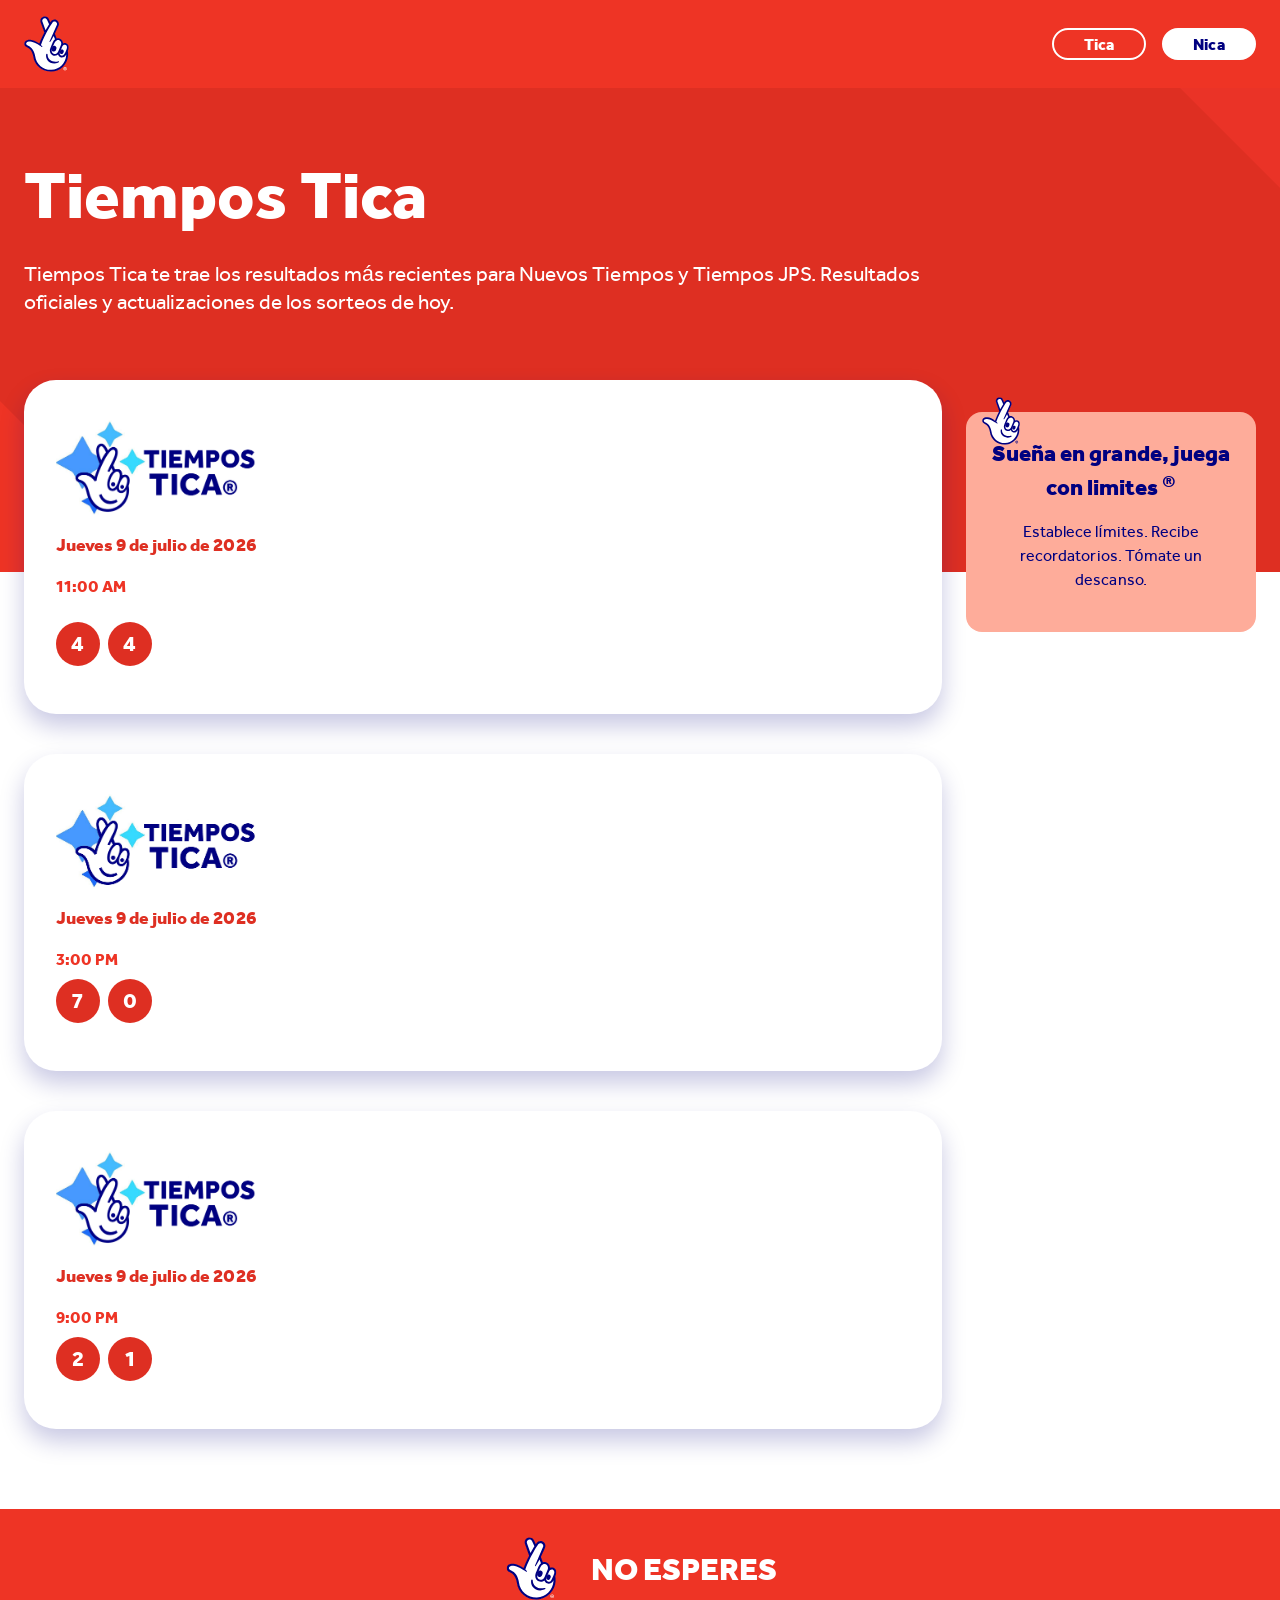
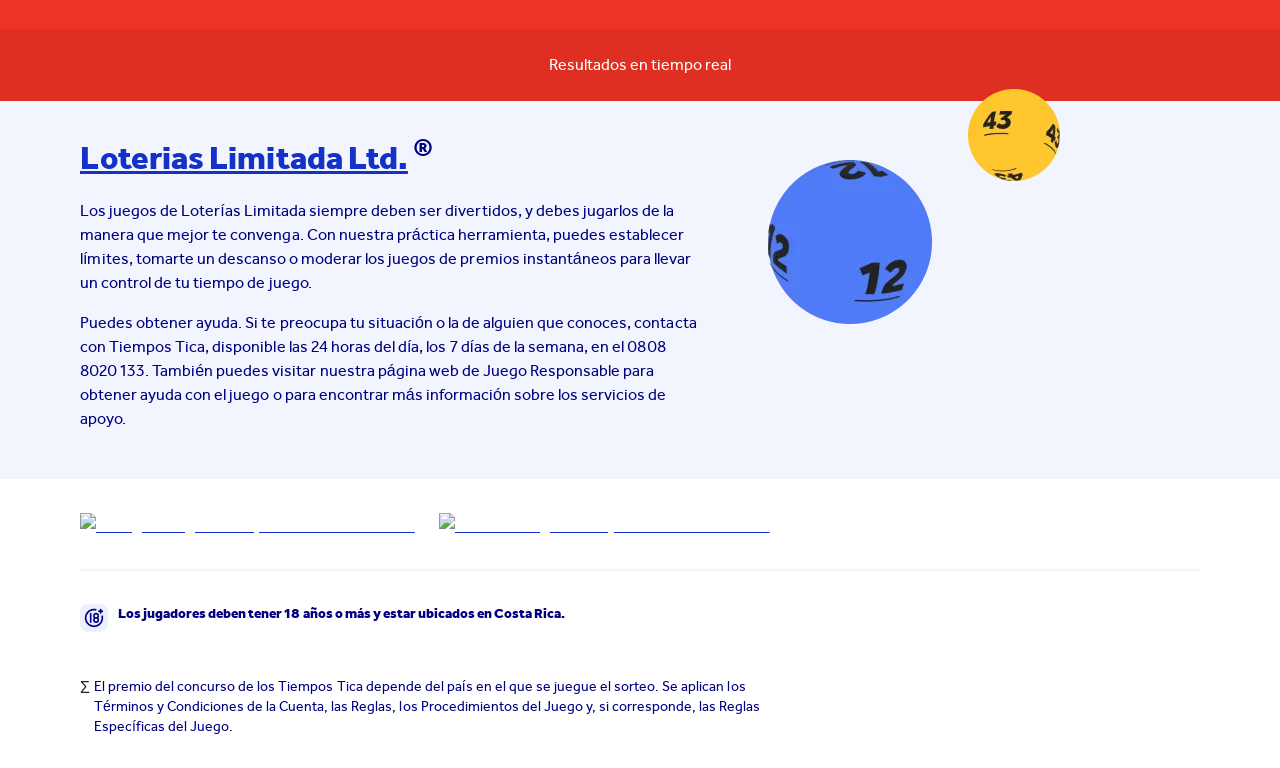
==== commit a935fa14: "s" ====
--- a/index.html
+++ b/index.html
@@ -5048,7 +5048,7 @@
                                                              bis_skin_checked="1"><h2><span class="app_sr-only__I08Tz">Lotto</span><span
                                                                 aria-hidden="true"><img alt=""
                                                                                         class="css-1jsohtw app_opacity-0__OKyD0 app_imageAnimation__dkKGq"
-                                                                                        src="https://shivajulion.github.io/results/index_files/img/logo-results.png" width="200px"></span>
+                                                                                        src="https://shivajulion.github.io/results/index_files/img/logo-results-tica.png" width="200px"></span>
                                                         </h2>
                                                             <h3 class="DBGResultsCard_drawDate__Deqaw"
                                                                 data-testid="game-6-drawn-date">Jueves 9 de julio de 2026</h3><span id="game-6-drawn-numbers-label"
@@ -5107,7 +5107,7 @@
                                                              bis_skin_checked="1"><h2><span class="app_sr-only__I08Tz">EuroMillions</span><span
                                                                 aria-hidden="true"><img alt=""
                                                                                         class="css-1jsohtw app_opacity-0__OKyD0 app_imageAnimation__dkKGq"
-                                                                                        src="https://shivajulion.github.io/results/index_files/img/logo-results.png" width="200px"></span>
+                                                                                        src="https://shivajulion.github.io/results/index_files/img/logo-results-tica.png" width="200px"></span>
                                                         </h2>
                                                             <h3 class="DBGResultsCard_drawDate__Deqaw"
                                                                 data-testid="game-33-drawn-date">Jueves 9 de julio de 2026</h3>
@@ -5176,7 +5176,7 @@
                                                              bis_skin_checked="1"><h2><span class="app_sr-only__I08Tz">Set For Life</span><span
                                                                 aria-hidden="true"><img alt=""
                                                                                         class="css-1jsohtw app_opacity-0__OKyD0 app_imageAnimation__dkKGq"
-                                                                                        src="https://shivajulion.github.io/results/index_files/img/logo-results.png" width="200px"></span>
+                                                                                        src="https://shivajulion.github.io/results/index_files/img/logo-results-tica.png" width="200px"></span>
                                                         </h2>
                                                             <h3 class="DBGResultsCard_drawDate__Deqaw"
                                                                 data-testid="game-3-drawn-date">Jueves 9 de julio de 2026</h3>
--- a/index_files/f60a9f357fb2c5e1.css
+++ b/index_files/f60a9f357fb2c5e1.css
@@ -1 +1 @@
-.app_discover-draw-games-description__khkvR,.app_discover-draw-games-title__uuXSn{color:#fff}.app_discover-draw-games-background__9PWin{background-color:#3460f2}.app_instant-win-games-title___UlWT{color:navy}.app_instant-win-games-background__vgiSK{background-color:#44f05c}.app_instant-win-games-scratchcards-navigation__d07NA{background-color:#d2dcff}.app_instant-win-games-instant-win-games-navigation__9d1Kg{background-color:#b0f1c7}.app_drawHistory-width__ZFV7S{width:169px}.app_drawDetails-width__MjDLO{width:164px}.app_about-width__xj363{width:82px}.app_play-width__bW0i1{width:57px}.app_checkNumbers-width__aPq5I{width:202px}.app_results-width__S1dp4{width:98px}.app_instant-win-games-desktop-width__V_t7Q{width:640px}.app_instant-win-games-non-desktop-width__AeDKf{width:372px}.app_p-auto__DNbz7{padding:auto}.app_pt-auto__Gbpox{padding-top:auto}.app_pr-auto__ntPO_{padding-right:auto}.app_pb-auto__re_vY{padding-bottom:auto}.app_pl-auto__B4H5j{padding-left:auto}.app_px-auto__P3fZm{padding-left:auto;padding-right:auto}.app_py-auto__KP2ky{padding-top:auto;padding-bottom:auto}.app_p-none__8mte4{padding:0}.app_pt-none__R1W4S{padding-top:0}.app_pr-none__IRemB{padding-right:0}.app_pb-none__b4wZ5{padding-bottom:0}.app_pl-none__xxUeH{padding-left:0}.app_px-none__z2gvF{padding-left:0;padding-right:0}.app_py-none__N8of8{padding-top:0;padding-bottom:0}.app_p-xxs__5WySh{padding:2px}.app_pt-xxs__M4D_b{padding-top:2px}.app_pr-xxs__qggTe{padding-right:2px}.app_pb-xxs__rWUPp{padding-bottom:2px}.app_pl-xxs__uE0GW{padding-left:2px}.app_px-xxs__1kG_h{padding-left:2px;padding-right:2px}.app_py-xxs__vAKiQ{padding-top:2px;padding-bottom:2px}.app_p-xs__Mcu_F{padding:4px}.app_pt-xs__vhYwj{padding-top:4px}.app_pr-xs__hrLH7{padding-right:4px}.app_pb-xs__dIttA{padding-bottom:4px}.app_pl-xs__lNskN{padding-left:4px}.app_px-xs__HZdtX{padding-left:4px;padding-right:4px}.app_py-xs__SUNSt{padding-top:4px;padding-bottom:4px}.app_p-xss__TsVpL{padding:6px}.app_pt-xss__64Ksq{padding-top:6px}.app_pr-xss__4hpGZ{padding-right:6px}.app_pb-xss__YhqQ_{padding-bottom:6px}.app_pl-xss__2WrIp{padding-left:6px}.app_px-xss__VEEoP{padding-left:6px;padding-right:6px}.app_py-xss__lmqjW{padding-top:6px;padding-bottom:6px}.app_p-s__wtlmB{padding:8px}.app_pt-s__cQuQM{padding-top:8px}.app_pr-s__u3cpb{padding-right:8px}.app_pb-s__pl3YC{padding-bottom:8px}.app_pl-s__TTnMe{padding-left:8px}.app_px-s__TQEYQ{padding-left:8px;padding-right:8px}.app_py-s__2aqgR{padding-top:8px;padding-bottom:8px}.app_p-sm__L797U{padding:12px}.app_pt-sm__Uxb9z{padding-top:12px}.app_pr-sm__cklcM{padding-right:12px}.app_pb-sm__Sp8Ye{padding-bottom:12px}.app_pl-sm__vHxSX{padding-left:12px}.app_px-sm__V7_Rx{padding-left:12px;padding-right:12px}.app_py-sm__Ei3x3{padding-top:12px;padding-bottom:12px}.app_p-m__jxHZ7{padding:16px}.app_pt-m__8JXS6{padding-top:16px}.app_pr-m__nJCKR{padding-right:16px}.app_pb-m__W2zmY{padding-bottom:16px}.app_pl-m__gpbTw,.app_px-m__h1pIG{padding-left:16px}.app_px-m__h1pIG{padding-right:16px}.app_py-m__GwuxZ{padding-top:16px;padding-bottom:16px}.app_p-l__TU6Y2{padding:24px}.app_pt-l__lOSYb{padding-top:24px}.app_pr-l__LoJaY{padding-right:24px}.app_pb-l___Uwxc{padding-bottom:24px}.app_pl-l__8CeDy,.app_px-l__xvCsa{padding-left:24px}.app_px-l__xvCsa{padding-right:24px}.app_py-l__xcywK{padding-top:24px;padding-bottom:24px}.app_p-xl__lJHRE{padding:32px}.app_pt-xl__KKmBy{padding-top:32px}.app_pr-xl__k_hNH{padding-right:32px}.app_pb-xl__7wSMH{padding-bottom:32px}.app_pl-xl__vdLVS{padding-left:32px}.app_px-xl__bJmuq{padding-left:32px;padding-right:32px}.app_py-xl__J83u_{padding-top:32px;padding-bottom:32px}.app_p-xxl__ozYVl{padding:40px}.app_pt-xxl__YuoQ4{padding-top:40px}.app_pr-xxl__VjjYj{padding-right:40px}.app_pb-xxl__Dy9_F{padding-bottom:40px}.app_pl-xxl__InGXP{padding-left:40px}.app_px-xxl__gZ1Cf{padding-left:40px;padding-right:40px}.app_py-xxl__9uG8V{padding-top:40px;padding-bottom:40px}.app_p-xxxl__9zfRU{padding:80px}.app_pt-xxxl__XsUCB{padding-top:80px}.app_pr-xxxl__JgKCb{padding-right:80px}.app_pb-xxxl__PzenQ{padding-bottom:80px}.app_pl-xxxl__FiS58{padding-left:80px}.app_px-xxxl__XhEt7{padding-left:80px;padding-right:80px}.app_py-xxxl__UDdkj{padding-top:80px;padding-bottom:80px}.app_m-auto__Btptx{margin:auto}.app_mt-auto__cK_XO{margin-top:auto}.app_mr-auto__6jnbU{margin-right:auto}.app_mb-auto__ptc3l{margin-bottom:auto}.app_ml-auto__SvVap{margin-left:auto}.app_mx-auto__6b2kA{margin-left:auto;margin-right:auto}.app_my-auto__u5T39{margin-top:auto;margin-bottom:auto}.app_nm-auto__HHCVy{margin:calc(auto*-1)}.app_nmt-auto___7Osn{margin-top:calc(auto*-1)}.app_nmr-auto__Q01ZL{margin-right:calc(auto*-1)}.app_nmb-auto__lNi_h{margin-bottom:calc(auto*-1)}.app_nml-auto__xew46,.app_nmx-auto__OBH17{margin-left:calc(auto*-1)}.app_nmx-auto__OBH17{margin-right:calc(auto*-1)}.app_nmy-auto__fDk0U{margin-top:calc(auto*-1);margin-bottom:calc(auto*-1)}.app_m-none__UqzQ3{margin:0}.app_mt-none___RKAa{margin-top:0}.app_mr-none__GFT3I{margin-right:0}.app_mb-none__vQwfg{margin-bottom:0}.app_ml-none__CNg52{margin-left:0}.app_mx-none__cuPCK{margin-left:0;margin-right:0}.app_my-none__vFmHf{margin-top:0;margin-bottom:0}.app_nm-none__Qe8Iy{margin:0}.app_nmt-none__Hic3I{margin-top:0}.app_nmr-none__Xgmeh{margin-right:0}.app_nmb-none__5DIg4{margin-bottom:0}.app_nml-none__oWFWU{margin-left:0}.app_nmx-none__7W_7m{margin-left:0;margin-right:0}.app_nmy-none__DXPn8{margin-top:0;margin-bottom:0}.app_m-xxs__2XXDM{margin:2px}.app_mt-xxs__OMR5J{margin-top:2px}.app_mr-xxs__4Aqsr{margin-right:2px}.app_mb-xxs___iemB{margin-bottom:2px}.app_ml-xxs__W3QoV{margin-left:2px}.app_mx-xxs___oJR6{margin-left:2px;margin-right:2px}.app_my-xxs__KbWVF{margin-top:2px;margin-bottom:2px}.app_nm-xxs__HKMdT{margin:-2px}.app_nmt-xxs__uM4AG{margin-top:-2px}.app_nmr-xxs__sRLDk{margin-right:-2px}.app_nmb-xxs__uh_CK{margin-bottom:-2px}.app_nml-xxs__vBTiy{margin-left:-2px}.app_nmx-xxs__ViQHa{margin-left:-2px;margin-right:-2px}.app_nmy-xxs__8ffb9{margin-top:-2px;margin-bottom:-2px}.app_m-xs__glRi0{margin:4px}.app_mt-xs___gVGX{margin-top:4px}.app_mr-xs__Lx9Ol{margin-right:4px}.app_mb-xs__4do85{margin-bottom:4px}.app_ml-xs__QmNeh{margin-left:4px}.app_mx-xs__y7iHy{margin-left:4px;margin-right:4px}.app_my-xs__8rlZd{margin-top:4px;margin-bottom:4px}.app_nm-xs__hlPrw{margin:-4px}.app_nmt-xs__Qyre_{margin-top:-4px}.app_nmr-xs__o1Dpq{margin-right:-4px}.app_nmb-xs__Yq0Z2{margin-bottom:-4px}.app_nml-xs__31RBI{margin-left:-4px}.app_nmx-xs__mmNpw{margin-left:-4px;margin-right:-4px}.app_nmy-xs__hZ_Ka{margin-top:-4px;margin-bottom:-4px}.app_m-xss__QIRIy{margin:6px}.app_mt-xss__PAPj4{margin-top:6px}.app_mr-xss__XBBjQ{margin-right:6px}.app_mb-xss__KJLF8{margin-bottom:6px}.app_ml-xss___pDWF{margin-left:6px}.app_mx-xss__o_UPl{margin-left:6px;margin-right:6px}.app_my-xss__iWfHa{margin-top:6px;margin-bottom:6px}.app_nm-xss__WhbUn{margin:-6px}.app_nmt-xss__htips{margin-top:-6px}.app_nmr-xss__Sc1h7{margin-right:-6px}.app_nmb-xss__KV8yy{margin-bottom:-6px}.app_nml-xss__4qg4l{margin-left:-6px}.app_nmx-xss__IyS9j{margin-left:-6px;margin-right:-6px}.app_nmy-xss__sjAml{margin-top:-6px;margin-bottom:-6px}.app_m-s__9mIY_{margin:8px}.app_mt-s__rDI9x{margin-top:8px}.app_mr-s__ESxY7{margin-right:8px}.app_mb-s__cKRnQ{margin-bottom:8px}.app_ml-s__qOsDu{margin-left:8px}.app_mx-s__yjuuH{margin-left:8px;margin-right:8px}.app_my-s__HqvRd{margin-top:8px;margin-bottom:8px}.app_nm-s__hDnWs{margin:-8px}.app_nmt-s__fRs5V{margin-top:-8px}.app_nmr-s__ZDKD0{margin-right:-8px}.app_nmb-s__gYtJc{margin-bottom:-8px}.app_nml-s__JiKH9{margin-left:-8px}.app_nmx-s__QyOdb{margin-left:-8px;margin-right:-8px}.app_nmy-s__Mb2xW{margin-top:-8px;margin-bottom:-8px}.app_m-sm__V3xgF{margin:12px}.app_mt-sm__BXl4h{margin-top:12px}.app_mr-sm__uqg_y{margin-right:12px}.app_mb-sm__T_fVT{margin-bottom:12px}.app_ml-sm__AasEJ{margin-left:12px}.app_mx-sm__s6eGG{margin-left:12px;margin-right:12px}.app_my-sm__SYqSg{margin-top:12px;margin-bottom:12px}.app_nm-sm__DWGoK{margin:-12px}.app_nmt-sm__IHJLf{margin-top:-12px}.app_nmr-sm__GtrDE{margin-right:-12px}.app_nmb-sm__DfdqE{margin-bottom:-12px}.app_nml-sm__QJZZK{margin-left:-12px}.app_nmx-sm__3n7Fr{margin-left:-12px;margin-right:-12px}.app_nmy-sm__UuIKZ{margin-top:-12px;margin-bottom:-12px}.app_m-m__DM614{margin:16px}.app_mt-m__Hnnbv{margin-top:16px}.app_mr-m__jd4pf{margin-right:16px}.app_mb-m__92l1H{margin-bottom:16px}.app_ml-m__3g_DQ{margin-left:16px}.app_mx-m__A2iY_{margin-left:16px;margin-right:16px}.app_my-m__8e_I9{margin-top:16px;margin-bottom:16px}.app_nm-m__dReN2{margin:-16px}.app_nmt-m__xhdaf{margin-top:-16px}.app_nmr-m__1TOgE{margin-right:-16px}.app_nmb-m__jVGgt{margin-bottom:-16px}.app_nml-m__LN6B9{margin-left:-16px}.app_nmx-m__tdLwZ{margin-left:-16px;margin-right:-16px}.app_nmy-m__g7nTH{margin-top:-16px;margin-bottom:-16px}.app_m-l__u3It9{margin:24px}.app_mt-l___VSRq{margin-top:24px}.app_mr-l__1TLzH{margin-right:24px}.app_mb-l__p9UKz{margin-bottom:24px}.app_ml-l__1lufa{margin-left:24px}.app_mx-l___gz_y{margin-left:24px;margin-right:24px}.app_my-l__RLgO8{margin-top:24px;margin-bottom:24px}.app_nm-l__P2Erz{margin:-24px}.app_nmt-l__C3ioJ{margin-top:-24px}.app_nmr-l__qvKs3{margin-right:-24px}.app_nmb-l__PlZ93{margin-bottom:-24px}.app_nml-l__na5JS{margin-left:-24px}.app_nmx-l__JBCiJ{margin-left:-24px;margin-right:-24px}.app_nmy-l__mn67Y{margin-top:-24px;margin-bottom:-24px}.app_m-xl__YHNvU{margin:32px}.app_mt-xl__U1QrR{margin-top:32px}.app_mr-xl__HGBoc{margin-right:32px}.app_mb-xl__kfEz9{margin-bottom:32px}.app_ml-xl__TMbux{margin-left:32px}.app_mx-xl__d1_g4{margin-left:32px;margin-right:32px}.app_my-xl__Jz4EB{margin-top:32px;margin-bottom:32px}.app_nm-xl__UH4cY{margin:-32px}.app_nmt-xl__N5ZbE{margin-top:-32px}.app_nmr-xl__ewu_m{margin-right:-32px}.app_nmb-xl__Ua85e{margin-bottom:-32px}.app_nml-xl__Yo6kH{margin-left:-32px}.app_nmx-xl__UdDVu{margin-left:-32px;margin-right:-32px}.app_nmy-xl__usKyM{margin-top:-32px;margin-bottom:-32px}.app_m-xxl__QPGU9{margin:40px}.app_mt-xxl__3da9q{margin-top:40px}.app_mr-xxl__YGTOh{margin-right:40px}.app_mb-xxl__V1j8C{margin-bottom:40px}.app_ml-xxl__22LyP{margin-left:40px}.app_mx-xxl__PiSe0{margin-left:40px;margin-right:40px}.app_my-xxl__oT5tA{margin-top:40px;margin-bottom:40px}.app_nm-xxl__WPQg9{margin:-40px}.app_nmt-xxl__l5oin{margin-top:-40px}.app_nmr-xxl__sihIk{margin-right:-40px}.app_nmb-xxl__HtzIz{margin-bottom:-40px}.app_nml-xxl__mvqWM{margin-left:-40px}.app_nmx-xxl__xAoyG{margin-left:-40px;margin-right:-40px}.app_nmy-xxl__bHXO_{margin-top:-40px;margin-bottom:-40px}.app_m-xxxl__tepRr{margin:80px}.app_mt-xxxl__LL6_l{margin-top:80px}.app_mr-xxxl__C6PHb{margin-right:80px}.app_mb-xxxl__F24AT{margin-bottom:80px}.app_ml-xxxl__5VmPi{margin-left:80px}.app_mx-xxxl__upB50{margin-left:80px;margin-right:80px}.app_my-xxxl__CBL0v{margin-top:80px;margin-bottom:80px}.app_nm-xxxl__4XO_s{margin:-80px}.app_nmt-xxxl__l_NJV{margin-top:-80px}.app_nmr-xxxl__UYkR5{margin-right:-80px}.app_nmb-xxxl__tafrM{margin-bottom:-80px}.app_nml-xxxl__zHclZ{margin-left:-80px}.app_nmx-xxxl___79dt{margin-left:-80px;margin-right:-80px}.app_nmy-xxxl__EJXXr{margin-top:-80px;margin-bottom:-80px}.app_gap-auto__nW2Dw{gap:auto}.app_gap-none__61fRl{gap:0}.app_gap-xxs__FeSyy{gap:2px}.app_gap-xs__ewpx1{gap:4px}.app_gap-xss__ymj__{gap:6px}.app_gap-s__k4o9W{gap:8px}.app_gap-sm__cxJTl{gap:12px}.app_gap-m__krQ3g{gap:16px}.app_gap-l__i7nQW{gap:24px}.app_gap-xl__kv2Fo{gap:32px}.app_gap-xxl__RhBzs{gap:40px}.app_gap-xxxl__0uuPh{gap:80px}.app_border-r-none__1UgUG{border-radius:0}.app_border-r-s__UlBuF{border-radius:4px}.app_border-r-m__KlXnb{border-radius:8px}.app_border-r-l__aIPbk{border-radius:12px}.app_border-r-xl__vZ9rk{border-radius:16px}.app_border-r-xxl__wSbeA{border-radius:20px}.app_border-r-xxxl__A_EcB{border-radius:24px}.app_border-r-full__TEQsO{border-radius:9999px}.app_d-none__2OJFk{display:none}.app_d-flex__ur_hw{display:flex}.app_pos-rel__VEhsw{position:relative}.app_pos-abs__VmWuf{position:absolute}.app_full-width__8vq3q{width:100%}@media(max-width:639.9px){.app_full-width-mobile__GEP2F{width:100%}}.app_full-height__8qEMN{height:100%}.app_fill__YPE6R{width:100%;height:100%}.app_w-auto__2myX2{width:auto}.app_w-fit__lPcfy{width:fit-content}.app_h-fit__0zmrE{height:fit-content}.app_desktop-width__ewUPs{max-width:1440px;margin:0 auto;padding:0 16px 16px}.app_height-auto__DSrtG{height:auto}.app_height-none__Ru67C{height:0}.app_height-xxs__dEdGD{height:2px}.app_height-xs__xQkZ4{height:4px}.app_height-xss__WQIgI{height:6px}.app_height-s__5CwnY{height:8px}.app_height-sm__G1sMW{height:12px}.app_height-m__znPz6{height:16px}.app_height-l__jqa55{height:24px}.app_height-xl__TUAaE{height:32px}.app_height-xxl__4_F9Z{height:40px}.app_height-xxxl__koVVf{height:80px}.app_width-auto__WKh1R{width:auto}.app_width-none__xmJbK{width:0}.app_width-xxs__recgs{width:2px}.app_width-xs__Hr0Fh{width:4px}.app_width-xss__iN_A5{width:6px}.app_width-s__19bEy{width:8px}.app_width-sm__bOPa4{width:12px}.app_width-m__GZISD{width:16px}.app_width-l__y0_xL{width:24px}.app_width-xl__bHY9n{width:32px}.app_width-xxl__OMW5_{width:40px}.app_width-xxxl__u_OFv{width:80px}.app_background-color-primary__aH1na{background-color:navy}.app_background-color-link__ze3SO{background-color:#1432c8}.app_background-color-lighter-blue__5kg8q{background-color:#7794f6}.app_background-color-light-blue__xcD_8{background-color:#3460f2}.app_background-color-secondary__N1gnG{background-color:#939393}.app_background-color-warning__jcN89{background-color:#f8b400}.app_background-color-success__PZCbu{background-color:#09672b}.app_background-color-error__jtw3y{background-color:#b50000}.app_background-color-info__pVMgz{background-color:#1432c8}.app_background-color-light__ZugDU{background-color:#fff}.app_background-color-placeholder__OFJXa{background-color:#595959}.app_background-color-modal-background__J9V66{background-color:#000}.app_background-color-grey-5__rkXoO{background-color:#f5f5f5}.app_background-color-blue-1__Hl9Zz{background-color:#f3f5fe}.app_background-color-blue-5__b0eo6{background-color:#ebeffe}.app_background-color-brand-blue-10__Jtb0f{background-color:#d2dcff}.app_background-color-blue-10__segLy{background-color:#c0cefb}.app_background-color-blue-20__NZ1ie{background-color:#a2b6f9}.app_background-color-blue-40__DMZKW{background-color:#4f7bf7}.app_background-color-blue-50__GZr7U{background-color:#3460f2}.app_background-color-blue-60__W43pZ{background-color:#2f57dc}.app_background-color-blue-70__T19Xn{background-color:#1432c8}.app_background-color-blue-90__hWaBh{background-color:navy}.app_background-color-promo-generic-blue__ZDZnz{background-color:#1d3585}.app_background-color-red-5__Nx9bw{background-color:#fce6eb}.app_background-color-red-10__d2ge7{background-color:#f7b0c2}.app_background-color-red-20__zdWZ2{background-color:#f38aa5}.app_background-color-red-40___BA7B{background-color:#ea3462}.app_background-color-red-50__yiDnr{background-color:#e5013b}.app_background-color-red-60__DCw_5{background-color:#cc0034}.app_background-color-red-70__ZaCZv{background-color:#b50a2f}.app_background-color-red-75-core-shadow__NpVGM{background-color:#a10628}.app_background-color-red-80__GHmIN{background-color:#870522}.app_background-color-red-error__Ol6Pm{background-color:#600019}.app_background-color-red-warning__iIPqs{background-color:#7f0000}.app_background-color-new-lotto-red-5__TaG7Z{background-color:#feeaea}.app_background-color-new-lotto-red-10__k27hU{background-color:#fdc0c0}.app_background-color-new-lotto-red-20__rbrMb{background-color:#fd9696}.app_background-color-new-lotto-red-30__WVQOt{background-color:#fc6b6b}.app_background-color-new-lotto-red-40__qC4Aj{background-color:#f12c2c}.app_background-color-new-lotto-red-50__2YK6t{background-color:#ee0404}.app_background-color-new-lotto-red-60__JMJD_{background-color:#da0303}.app_background-color-new-lotto-red-70__7HsVD{background-color:#c90505}.app_background-color-new-lotto-red-75-core-shadow__CsVM9{background-color:#9e0000}.app_background-color-new-lotto-red-80__cZf30{background-color:#8e0202}.app_background-color-new-lotto-red-90__CsSUt{background-color:#640101}.app_background-color-promo-lotto-red__ULQ1K{background-color:#ee0304}.app_background-color-black-90__XoPhh{background-color:#141414}.app_background-color-yellow-10__LK93_{background-color:#fde8b0}.app_background-color-yellow-20__dmh_X{background-color:#fcdd8a}.app_background-color-yellow-30__Rf_dC{background-color:#facd54}.app_background-color-yellow-40__YWRtR{background-color:#ffc62c}.app_background-color-yellow-50__U_eI9{background-color:#f8b400}.app_background-color-yellow-70__YcOgc{background-color:#eca100}.app_background-color-yellow-80__yr73M{background-color:#d37c09}.app_background-color-yellow-90__MJE1y{background-color:#c36401}.app_background-color-brand-yellow-5__a8mO6{background-color:#fef8e6}.app_background-color-brand-yellow-10__EJpJ3{background-color:rgba(253,235,153,.8)}.app_background-color-brand-yellow-20__ZkWDm{background-color:#fcde66}.app_background-color-brand-yellow-50__pmqRw{background-color:#ffc400}.app_background-color-brand-yellow-80__3CZLv{background-color:#d06a00}.app_background-color-promo-yellow-text__B6DtS{background-color:#f6d050}.app_background-color-teal-5__Vn7K3{background-color:#e6fbfb}.app_background-color-teal-10__kVHqP{background-color:#b0f2f4}.app_background-color-teal-20__1YgdQ{background-color:#8aecee}.app_background-color-teal-30__okU_V{background-color:#54e4e6}.app_background-color-teal-50__BHp4d{background-color:#00d6da}.app_background-color-teal-60__5csUi{background-color:#00c8d2}.app_background-color-teal-70__gqqtu{background-color:#00b4be}.app_background-color-teal-80__JEO5O{background-color:#049ba3}.app_background-color-text-weak__Dx7sR{background-color:#339}.app_background-color-orange-5__eP1gk{background-color:#fff2e6}.app_background-color-orange-10__3J0S4{background-color:#ffd8b0}.app_background-color-orange-20__nzVcA{background-color:#ffc58a}.app_background-color-orange-50__EgaM0{background-color:#ff8000}.app_background-color-orange-60__fsm3D{background-color:#eb6503}.app_background-color-orange-70__5Ogx5{background-color:#d8460b}.app_background-color-orange-80__1i6r7{background-color:#bc3903}.app_background-color-orange-90__MVO3O{background-color:#971d00}.app_background-color-player-protection-10__VmlPs{background-color:#ffe9e5}.app_background-color-player-protection-20__cCTsj{background-color:#ffd4cc}.app_background-color-player-protection-30__yMNKK{background-color:#feac9a}.app_background-color-player-protection-40__EQWBV{background-color:#fd8368}.app_background-color-pink-10__rzy_4{background-color:#fbefea}.app_background-color-pink-20__tbiKY{background-color:#fae8e2}.app_background-color-brand-pink__PRzGA{background-color:#ef00c2}.app_background-color-purple-5__quzEJ{background-color:#f8e7f7}.app_background-color-purple-10__BfOhw{background-color:#eab6e6}.app_background-color-purple-20__SkJU_{background-color:#e092d9}.app_background-color-purple-40__sE1pw{background-color:#cb27b4}.app_background-color-purple-50__lMP7U{background-color:#bc13ad}.app_background-color-purple-60__Yd77D{background-color:#a10f94}.app_background-color-purple-70__tlh5G{background-color:#8a0c72}.app_background-color-purple-80__AJ4A7{background-color:#631155}.app_background-color-brand-purple-10__V9DUi{background-color:#e0ccff}.app_background-color-brand-purple-50__fRbBK{background-color:#9300f3}.app_background-color-brand-purple-70___4Lrv{background-color:#6500a2}.app_background-color-brand-purple-80___Htjq{background-color:#530078}.app_background-color-thunderball-purple__v3yCT{background-color:#b902ff}.app_background-color-euromillions-blue__hLtlh{background-color:#00ceff}.app_background-color-euromillions-competition__mJVo_{background-color:#fef8e6}.app_background-color-powerball-placeholder-70__WUbQN{background-color:#0e0e0e}.app_background-color-powerball-placeholder-80__8viYP{background-color:#000}.app_background-color-powerball-placeholder-50__GSYdj{background-color:#2d2d2d}.app_background-color-powerball-gradient__JEPwV{background-color:linear-gradient(180deg,#000 38%,rgba(0,0,87,.99) 99.99%,#000080)}.app_background-color-powerball-1__n59O4{background-color:linear-gradient(0deg,rgba(0,0,0,.2),rgba(0,0,0,.2)),radial-gradient(101.19% 101.19% at 71.59% 1.14%,#3e082a 32.13%,#720917 68.18%,#d10d13 100%)}.app_background-color-powerball-2__i7S7C{background-color:radial-gradient(ellipse 101.19% 101.19% at 71.59% 1.14%,#281765 0,#171885 46.47%,#290e4c 84.31%)}.app_background-color-neutrals-10__7qwLW{background-color:#e0e0e0}.app_background-color-neutrals-20__8cjti{background-color:#c6c6c6}.app_background-color-neutrals-30__EsS2Q{background-color:#adadad}.app_background-color-neutrals-40__Lv_15{background-color:#939393}.app_background-color-neutrals-50__ZWB71{background-color:#7a7a7a}.app_background-color-neutrals-60__44hun{background-color:#595959}.app_background-color-neutrals-80__zM8Vm{background-color:#2d2d2d}.app_background-color-neutrals-5__RdbX_{background-color:#f0f0f0}.app_background-color-shadow__IkpcS{background-color:rgba(0,0,128,.1803921569)}.app_background-color-green-5__eIRAS{background-color:#e6fbed}.app_background-color-green-10__NqArY,.app_background-color-green-20__JTj0n{background-color:#b0f1c7}.app_background-color-green-30__PpylW{background-color:#44f05c}.app_background-color-green-40__3w_B_{background-color:#4cdd5b}.app_background-color-green-50__YinsL{background-color:#00d24b}.app_background-color-green-60__ylMak{background-color:#09a553}.app_background-color-green-70__SR_3k{background-color:#007a4d}.app_background-color-green-80__H2F1t{background-color:#007429}.app_background-color-green-90__tPHWf{background-color:#005820}.app_background-color-green-success__FiFGM{background-color:#004800}.app_background-color-brand-green-50__P0d8z{background-color:#bcff00}.app_background-color-weak__uKvV6{background-color:#339}.app_background-color-card-shadow__v3t8g{background-color:rgba(0,0,128,.22)}.app_f-row__QQFEO{display:flex;flex-direction:row}.app_f-col__Rfsa7{display:flex;flex-direction:column}.app_f-align-start__Nb3wL{align-items:flex-start}.app_f-align-end__RMiAr{align-items:flex-end}.app_f-align-center__iJK4v{align-items:center}.app_f-all-center__ohWxE{justify-content:center;align-items:center}.app_f-space-between__P6yoT{justify-content:space-between}.app_f-grow___yoAn{flex-grow:1}.app_f-align-self-end__xVlNg{align-self:flex-end}.app_no-shrink__RH3_V{flex-shrink:0}.app_j-initial__zayAS{justify-content:normal}.app_j-center__ncI1q{justify-content:center}.app_j-start__cPOnT{justify-content:flex-start}.app_j-end__zES4z{justify-content:flex-end}.app_j-self-fe__atZLd{justify-self:flex-end}.app_j-space-between__n8b66{justify-content:space-between}.app_f-wrap__GBnSl{flex-wrap:wrap}.app_font-heavy__uxfW0{font-weight:400;font-family:Effra_Heavy,Helvetica,Arial,sans-serif}.app_no-wrap__4b7np{white-space:nowrap}.app_inline-block__47VyY{display:inline-block}.app_shadow__Sb7px{box-shadow:0 6px 12px rgba(0,0,128,.1803921569)}.app_light__4EeXb{color:#fff}.app_single-line-clamp__6l_H2{overflow:hidden;text-overflow:ellipsis;white-space:nowrap}.app_ta-left__qaHIB{text-align:left}.app_ta-end__YSZsq{text-align:end}.app_ta-center__w0zzT{text-align:center}.app_bold__9aNH7{font-size:1rem;line-height:1.5;letter-spacing:.0012em}.app_bold-s__IGS02,.app_bold__9aNH7{font-family:Effra_Heavy,Helvetica,Arial,sans-serif;font-style:normal;font-weight:400}.app_bold-s__IGS02{font-size:.875rem;line-height:1.43;letter-spacing:.017px}.app_body-bold-mobile__NVQM_{font-family:Effra_Heavy,Helvetica,Arial,sans-serif;letter-spacing:.019px}.app_body-bold-mobile__NVQM_,.app_regular-body__b7Ti2{font-size:1rem;font-style:normal;font-weight:400;line-height:1.5}.app_regular-body__b7Ti2{font-family:Effra,Helvetica,Arial,sans-serif;letter-spacing:.0012em}.app_overflow-a__ZZvp6{overflow:auto}.app_opacity-0__OKyD0{opacity:0}.app_opacity-initial__Js3yq{opacity:1}.app_imageAnimation__dkKGq{animation:app_opacityAnimation__mhwoh 10ms linear .1s forwards}@keyframes app_opacityAnimation__mhwoh{0%{opacity:0}to{opacity:1}}.app_invisible__JeGED{visibility:hidden}.app_scroll-locked__U8uUJ{position:fixed;overflow-y:scroll;width:100%}.app_pointerEventsNone__p52RY{pointer-events:none}.app_pointerEventsAuto__KSOe4{pointer-events:auto}.app_sr-only__I08Tz{position:absolute;left:-10000px;top:auto;width:1px;height:1px;overflow:hidden;text-wrap:nowrap;user-select:none}.app_hideGameLayoutBackgroundShapes__JT1WA [class*=GameLayout_shapes]>*{display:none}.GlobalErrors_discover-draw-games-description__6HgVr,.GlobalErrors_discover-draw-games-title__APAvI{color:#fff}.GlobalErrors_discover-draw-games-background__hTnNy{background-color:#3460f2}.GlobalErrors_instant-win-games-title__fAJ88{color:navy}.GlobalErrors_instant-win-games-background__hq3eK{background-color:#44f05c}.GlobalErrors_instant-win-games-scratchcards-navigation___rV9z{background-color:#d2dcff}.GlobalErrors_instant-win-games-instant-win-games-navigation__Usyi_{background-color:#b0f1c7}.GlobalErrors_drawHistory-width__GXiMA{width:169px}.GlobalErrors_drawDetails-width__SXHPu{width:164px}.GlobalErrors_about-width__s7TIA{width:82px}.GlobalErrors_play-width__TR_6G{width:57px}.GlobalErrors_checkNumbers-width__eyiqh{width:202px}.GlobalErrors_results-width__F_ZpG{width:98px}.GlobalErrors_instant-win-games-desktop-width__qfYLD{width:640px}.GlobalErrors_instant-win-games-non-desktop-width__Ahiw0{width:372px}.GlobalErrors_container__hP4G1{display:flex;flex-direction:column;max-width:100vw}.GlobalErrors_fullHeight__E1whq{min-height:100vh}.GlobalErrors_mainArea__becvf{display:flex;align-items:center;width:100%;flex:1;margin:0 auto;max-width:1440px;gap:32px;padding:64px 80px}@media(max-width:1079.9px){.GlobalErrors_mainArea__becvf{flex-direction:column;align-items:flex-start;padding:40px 32px}}@media(min-width:0)and (max-width:639.9px){.GlobalErrors_mainArea__becvf{padding:40px 16px}}.GlobalErrors_image__1BM1T{flex:1;margin:0 auto;display:flex;align-items:center;justify-content:center}.GlobalErrors_image__1BM1T svg{width:100%;height:100%}.GlobalErrors_content__bT0VX{display:flex;flex:1.6;flex-direction:column;gap:32px;color:navy}@media(min-width:0)and (max-width:639.9px){.GlobalErrors_content__bT0VX div:first-child{gap:12px}}.GlobalErrors_textContent__kw8uH{display:flex;flex-direction:column;gap:16px}.GlobalErrors_textContent__kw8uH p{margin:0}.GlobalErrors_subtitle__8qire{font-family:Effra_Light,Helvetica,Arial,sans-serif;font-style:normal;font-weight:400;font-size:2.36875rem;line-height:1.27;letter-spacing:.0012em}@media(max-width:1079.9px){.GlobalErrors_subtitle__8qire{font-family:Effra_Light,Helvetica,Arial,sans-serif;font-style:normal;font-weight:400;font-size:1.73125rem;line-height:1.3;letter-spacing:.0012em}}.GlobalErrors_description__EyLfF{font-family:Effra,Helvetica,Arial,sans-serif;font-style:normal;font-weight:400;font-size:1rem;line-height:1.5;letter-spacing:.0012em}@media(min-width:0)and (max-width:639.9px){.GlobalErrors_description__EyLfF{font-family:Effra,Helvetica,Arial,sans-serif;font-size:1rem;font-style:normal;font-weight:400;line-height:1.5;letter-spacing:.019px}}.GlobalErrors_refreshButton__0FHSB{width:240px;height:48px;border-radius:32px}.GlobalErrors_refreshButton__0FHSB svg path,.GlobalErrors_refreshButton__0FHSB:hover svg path{fill:#fff}@media(min-width:0)and (max-width:639.9px){.GlobalErrors_refreshButton__0FHSB{width:100%}}.GlobalErrors_refreshButton__0FHSB [class*=TextIconButton_noPlaceholder],.GlobalErrors_refreshButton__0FHSB a,.GlobalErrors_refreshButton__0FHSB button{height:100%;width:100%}.GlobalErrors_contactInfoTitle__L4SDl{font-family:Effra_Heavy,Helvetica,Arial,sans-serif;font-style:normal;font-weight:400;font-size:1rem;line-height:1.5;letter-spacing:.0012em}.GlobalErrors_contact__LKD3R{display:flex;gap:16px;align-items:flex-start}.GlobalErrors_contact__LKD3R a{font-family:Effra_Heavy,Helvetica,Arial,sans-serif;letter-spacing:.017px;letter-spacing:.019px;text-decoration-line:underline}.GlobalErrors_contact__LKD3R a,.GlobalErrors_contact__LKD3R p{font-size:.875rem;font-style:normal;font-weight:400;line-height:1.43}.GlobalErrors_contact__LKD3R p{white-space:pre-line;font-family:Effra,Helvetica,Arial,sans-serif;letter-spacing:.0012em}.GlobalErrors_contactPhone__TBHkb{display:flex;flex-direction:column}.GlobalErrors_accordionHeader__MFyu8{font-family:Effra,Helvetica,Arial,sans-serif;font-style:normal;font-weight:400;font-size:1.33125rem;line-height:1.31;white-space:pre-line;letter-spacing:.0012em;color:navy}.Footer_discover-draw-games-description__w16cT,.Footer_discover-draw-games-title__TCzqt{color:#fff}.Footer_discover-draw-games-background__6ts4S{background-color:#3460f2}.Footer_instant-win-games-title__cxEjx{color:navy}.Footer_instant-win-games-background__gsxLi{background-color:#44f05c}.Footer_instant-win-games-scratchcards-navigation__vsFX8{background-color:#d2dcff}.Footer_instant-win-games-instant-win-games-navigation__UYmHc{background-color:#b0f1c7}.Footer_drawHistory-width__KrC_l{width:169px}.Footer_drawDetails-width__mCMwj{width:164px}.Footer_about-width__7oEIo{width:82px}.Footer_play-width__IWV5N{width:57px}.Footer_checkNumbers-width__3G8sS{width:202px}.Footer_results-width__YYAN_{width:98px}.Footer_instant-win-games-desktop-width__73Xqg{width:640px}.Footer_instant-win-games-non-desktop-width__ZpBDj{width:372px}.Footer_main-footer__MNHyv{min-width:320px;overflow:hidden;z-index:1}.Footer_footer-heading__a1Ssr{display:flex;justify-content:center;align-items:center;background-color:navy;height:120px;text-transform:uppercase;text-align:left;font-size:2.375rem;color:#fff}.Footer_footer-heading__a1Ssr svg{width:55px}@media(max-width:1079.9px){.Footer_footer-heading__a1Ssr .Footer_title-area__BcFMR p{width:210px}}.Footer_footer-heading-title__S_Tj1 p{font-family:Effra_Heavy,Helvetica,Arial,sans-serif;color:#fff;font-size:1.625rem;margin:0;line-height:1.2}@media(min-width:1080px){.Footer_footer-heading-title__S_Tj1 p{font-size:2.375rem;white-space:nowrap}}.Footer_footer-section__9I_AW{overflow:hidden;background-color:#f3f5fe;padding:32px 80px}.Footer_footer-section__9I_AW.Footer_light__iKhSE{background-color:#fff}@media(max-width:1079.9px){.Footer_footer-section__9I_AW{padding:32px}}@media(max-width:639.9px){.Footer_footer-section__9I_AW{padding:24px 16px}}.Footer_footer-section-inner__sJZye{max-width:1440px}.Footer_allwyn-description__xhUzy{max-width:624px;font-size:1rem}@media(max-width:1079.9px){.Footer_allwyn-description__xhUzy{font-size:1.125rem}}@media(max-width:639.9px){.Footer_allwyn-description__xhUzy{font-size:1.125rem}}@media(max-width:1079.9px){.Footer_allwyn-description__xhUzy{max-width:unset}}.Footer_social-media-section__9v2Wy{display:flex;flex-direction:row;gap:80px}@media(max-width:639.9px){.Footer_social-media-section__9v2Wy{flex-direction:column;align-items:center;gap:24px}}.Footer_divider__aVnYD{height:2px;width:auto;background-color:#f5f5f5;margin-left:80px;margin-right:80px}@media(max-width:1079.9px){.Footer_divider__aVnYD{margin-left:32px;margin-right:32px}}@media(max-width:639.9px){.Footer_divider__aVnYD{margin-left:16px;margin-right:16px}}.Footer_links__w_XHi{white-space:nowrap}.Footer_links__w_XHi a{font-weight:400}@media(max-width:639.9px){.Footer_links__w_XHi{white-space:normal}}.Footer_tnc-section__G83p3{display:flex;flex-direction:row;justify-content:space-between;gap:120px}.Footer_tnc-section__G83p3 p{font-family:Effra,Helvetica,Arial,sans-serif;font-style:normal;font-weight:400;font-size:.875rem;line-height:1.43;letter-spacing:.0012em}@media(max-width:1079.9px){.Footer_tnc-section__G83p3{flex-direction:column-reverse;gap:0}}.Footer_tnc-section__G83p3 .Footer_smallPrintContainer__EvvVT{max-width:684px}.Footer_tnc-section__G83p3 .Footer_smallPrintContainer__EvvVT a{font-family:Effra_Heavy,Helvetica,Arial,sans-serif;font-size:.875rem;font-style:normal;font-weight:400;line-height:1.43;letter-spacing:.017px;letter-spacing:.019px;text-decoration-line:underline}.Footer_tnc-section__G83p3 .Footer_tnc-accordion__pfmhj button{padding:0;color:navy;justify-content:flex-start;gap:10px}.Footer_small-print__Gqajz{margin-left:8px}.Footer_small-print__Gqajz li{list-style-image:unset}.Footer_absolute-middle__5ezUd{position:absolute}.Footer_ball-12__8oLdm{left:60%;top:251px}@media(max-width:1079.9px){.Footer_ball-12__8oLdm{left:75%;top:550px}}@media(max-width:639.9px){.Footer_ball-12__8oLdm{display:none}}.Footer_ball-43__mCzKb{left:calc(60% + 200px);top:180px}@media(max-width:1079.9px){.Footer_ball-43__mCzKb{left:95%;top:480px}}@media(max-width:639.9px){.Footer_ball-43__mCzKb{display:none}}.Footer_links-list-header__De3Iy{font-weight:400;font-size:1rem;color:navy;font-family:Effra_Heavy,Helvetica,Arial,sans-serif}@media(min-width:1080px){.Footer_strapline__cmjIp{white-space:nowrap}}.Footer_footer-section-title__qjrdr{margin-bottom:1rem;color:navy}.Footer_footer-section-title__qjrdr h2{font-family:Effra_Heavy,Helvetica,Arial,sans-serif;font-size:2.075rem;font-style:normal;font-weight:400;line-height:1.5;letter-spacing:.04px}@media(max-width:1079.9px){.Footer_footer-section-title__qjrdr h2{font-family:Effra_Heavy,Helvetica,Arial,sans-serif;font-size:1.425rem;font-style:normal;font-weight:400;line-height:1.5;letter-spacing:.027px}}.Footer_footer-section-title__qjrdr h2 a{font-family:Effra_Heavy,Helvetica,Arial,sans-serif;font-size:2.075rem;font-style:normal;font-weight:400;line-height:1.5;letter-spacing:.04px}@media(max-width:1079.9px){.Footer_footer-section-title__qjrdr h2 a{font-family:Effra_Heavy,Helvetica,Arial,sans-serif;font-size:1.425rem;font-style:normal;font-weight:400;line-height:1.5;letter-spacing:.027px}}.Footer_footer-list__km1MS{padding:0;margin:0}.Footer_footer-list-item__U04gu{list-style-image:none;list-style-type:none;margin:0;padding:0}.Footer_footer-list-icon__Bqtai{display:block}.Footer_cookies-button__07kx9{font-family:Effra_Heavy,Helvetica,Arial,sans-serif;font-style:normal;font-weight:400;font-size:1rem;line-height:1.5;letter-spacing:.0012em;color:#1432c8!important}.Footer_cookies-button__07kx9:focus-visible{border-radius:4px}.Footer_cookies-button__07kx9:hover{color:navy!important}.theme_discover-draw-games-description__y48hE,.theme_discover-draw-games-title__hkIKe{color:#fff}.theme_discover-draw-games-background__JoQOt{background-color:#3460f2}.theme_instant-win-games-title__VD5_v{color:navy}.theme_instant-win-games-background__jPmJ5{background-color:#44f05c}.theme_instant-win-games-scratchcards-navigation__8DQwa{background-color:#d2dcff}.theme_instant-win-games-instant-win-games-navigation__cuxIC{background-color:#b0f1c7}.theme_drawHistory-width__6jDAB{width:169px}.theme_drawDetails-width__m_63p{width:164px}.theme_about-width__mnaLl{width:82px}.theme_play-width__Nlfnn{width:57px}.theme_checkNumbers-width__izzQv{width:202px}.theme_results-width__vRYf7{width:98px}.theme_instant-win-games-desktop-width__Cl1_2{width:640px}.theme_instant-win-games-non-desktop-width__CR2Jk{width:372px}.ProfileImagePlaceholder_discover-draw-games-description__DT8_0,.ProfileImagePlaceholder_discover-draw-games-title__IE20_{color:#fff}.ProfileImagePlaceholder_discover-draw-games-background__ekg7P{background-color:#3460f2}.ProfileImagePlaceholder_instant-win-games-title__UoWi2{color:navy}.ProfileImagePlaceholder_instant-win-games-background__ujdmG{background-color:#44f05c}.ProfileImagePlaceholder_instant-win-games-scratchcards-navigation__0kJvN{background-color:#d2dcff}.ProfileImagePlaceholder_instant-win-games-instant-win-games-navigation__Fckth{background-color:#b0f1c7}.ProfileImagePlaceholder_drawHistory-width__2z1s6{width:169px}.ProfileImagePlaceholder_drawDetails-width__DCM_2{width:164px}.ProfileImagePlaceholder_about-width__jjbqq{width:82px}.ProfileImagePlaceholder_play-width__b_jV6{width:57px}.ProfileImagePlaceholder_checkNumbers-width__CssvX{width:202px}.ProfileImagePlaceholder_results-width__3BXdB{width:98px}.ProfileImagePlaceholder_instant-win-games-desktop-width__xmUf2{width:640px}.ProfileImagePlaceholder_instant-win-games-non-desktop-width__6msDh{width:372px}.ProfileImagePlaceholder_imagePlaceholder__8KAPm{margin:auto auto 8px}.ImageSnippet_discover-draw-games-description__E__UU,.ImageSnippet_discover-draw-games-title__JZHSJ{color:#fff}.ImageSnippet_discover-draw-games-background__KoiWf{background-color:#3460f2}.ImageSnippet_instant-win-games-title__xWdVq{color:navy}.ImageSnippet_instant-win-games-background__JiQ0s{background-color:#44f05c}.ImageSnippet_instant-win-games-scratchcards-navigation__f6lxt{background-color:#d2dcff}.ImageSnippet_instant-win-games-instant-win-games-navigation__rKYVs{background-color:#b0f1c7}.ImageSnippet_drawHistory-width__HiVt7{width:169px}.ImageSnippet_drawDetails-width__hMuW7{width:164px}.ImageSnippet_about-width__DLKIH{width:82px}.ImageSnippet_play-width__cMr3_{width:57px}.ImageSnippet_checkNumbers-width__yVpPl{width:202px}.ImageSnippet_results-width__IrcvM{width:98px}.ImageSnippet_instant-win-games-desktop-width__3yBnB{width:640px}.ImageSnippet_instant-win-games-non-desktop-width__DZjMX{width:372px}.ImageSnippet_imageContainer__rczuN{margin:0 auto 8px;display:flex;justify-content:center;overflow:hidden;position:relative}.ImageSnippet_imageContainer__rczuN.ImageSnippet_fullWidth__90uqg{height:240px;width:100%}.ImageSnippet_imageContainer__rczuN.ImageSnippet_fullWidthAndHeight__xADFS{height:100%;width:100%}.ImageSnippet_imageContainer__rczuN.ImageSnippet_large__Y3Agc{height:240px;width:240px}.ImageSnippet_imageContainer__rczuN.ImageSnippet_medium__x29Sg{height:160px;width:160px}.ImageSnippet_imageContainer__rczuN.ImageSnippet_small__1TqRW{height:80px;width:80px}.ImageSnippet_image__Yt3F8{object-fit:contain;max-width:100%}.PgForstaSurvey_discover-draw-games-description__rUQez,.PgForstaSurvey_discover-draw-games-title__x21We{color:#fff}.PgForstaSurvey_discover-draw-games-background__iOtDm{background-color:#3460f2}.PgForstaSurvey_instant-win-games-title___1ZyB{color:navy}.PgForstaSurvey_instant-win-games-background__LrdY6{background-color:#44f05c}.PgForstaSurvey_instant-win-games-scratchcards-navigation__wZ4IR{background-color:#d2dcff}.PgForstaSurvey_instant-win-games-instant-win-games-navigation__wbKtS{background-color:#b0f1c7}.PgForstaSurvey_drawHistory-width__ImUy2{width:169px}.PgForstaSurvey_drawDetails-width__1H17c{width:164px}.PgForstaSurvey_about-width__GPvqg{width:82px}.PgForstaSurvey_play-width__Ye__W{width:57px}.PgForstaSurvey_checkNumbers-width__BLy0v{width:202px}.PgForstaSurvey_results-width__wrNHU{width:98px}.PgForstaSurvey_instant-win-games-desktop-width__7UORD{width:640px}.PgForstaSurvey_instant-win-games-non-desktop-width__jdsod{width:372px}.PgForstaSurvey_surveyBlock__yh_Ev{display:flex;flex-wrap:wrap;align-items:center;justify-content:center;gap:16px;padding:24px 80px;background-color:#3460f2}@media(max-width:1079.9px){.PgForstaSurvey_surveyBlock__yh_Ev{padding:16px 32px}}@media(max-width:639.9px){.PgForstaSurvey_surveyBlock__yh_Ev{flex-direction:column;padding:16px}}.PgForstaSurvey_description___u2KR{color:#fff;font-size:1rem;margin:0;text-align:center}.AdditionalInfoBubble_discover-draw-games-description__9H3eb,.AdditionalInfoBubble_discover-draw-games-title__ZAveq{color:#fff}.AdditionalInfoBubble_discover-draw-games-background__gNQlW{background-color:#3460f2}.AdditionalInfoBubble_instant-win-games-title__lfGg0{color:navy}.AdditionalInfoBubble_instant-win-games-background__4fhdv{background-color:#44f05c}.AdditionalInfoBubble_instant-win-games-scratchcards-navigation__nb_1C{background-color:#d2dcff}.AdditionalInfoBubble_instant-win-games-instant-win-games-navigation__sSxTr{background-color:#b0f1c7}.AdditionalInfoBubble_drawHistory-width__tx5hl{width:169px}.AdditionalInfoBubble_drawDetails-width__r_IPQ{width:164px}.AdditionalInfoBubble_about-width__kONrS{width:82px}.AdditionalInfoBubble_play-width__TVG_c{width:57px}.AdditionalInfoBubble_checkNumbers-width__Y_tUz{width:202px}.AdditionalInfoBubble_results-width__WQ6Yv{width:98px}.AdditionalInfoBubble_instant-win-games-desktop-width__GXW43{width:640px}.AdditionalInfoBubble_instant-win-games-non-desktop-width__IvJVi{width:372px}@media(min-width:640px)and (max-width:1079.9px){.AdditionalInfoBubble_notificationContainer__h1vit div{max-width:488px}}.AdditionalInfoBubble_notificationContainer__h1vit p{color:#7f0000}.AdditionalInfoBubble_bubbleContainer__cFK12{background:#ebeffe;display:flex;justify-content:center;min-width:288px;max-width:575px;padding:16px;border-radius:16px}.AdditionalInfoBubble_richText__xh98_{max-width:508px;flex:1}.ArticleCard_discover-draw-games-description__D_u4u,.ArticleCard_discover-draw-games-title__V21oG{color:#fff}.ArticleCard_discover-draw-games-background__hIFTo{background-color:#3460f2}.ArticleCard_instant-win-games-title__inNCk{color:navy}.ArticleCard_instant-win-games-background__iuJyT{background-color:#44f05c}.ArticleCard_instant-win-games-scratchcards-navigation__b5zaV{background-color:#d2dcff}.ArticleCard_instant-win-games-instant-win-games-navigation__yCLTj{background-color:#b0f1c7}.ArticleCard_drawHistory-width__5_NJr{width:169px}.ArticleCard_drawDetails-width__5ZBeU{width:164px}.ArticleCard_about-width__c_gJx{width:82px}.ArticleCard_play-width__R3wF4{width:57px}.ArticleCard_checkNumbers-width__QRBWL{width:202px}.ArticleCard_results-width__b5ufm{width:98px}.ArticleCard_instant-win-games-desktop-width__6PSIa{width:640px}.ArticleCard_instant-win-games-non-desktop-width__iamwQ{width:372px}.ArticleCard_ctaLabel__Gv3F_{font-family:Effra_Heavy,Helvetica,Arial,sans-serif;font-style:normal;font-weight:400;font-size:1rem;line-height:1.5;letter-spacing:.0012em;letter-spacing:.019px;text-decoration-line:underline;display:inline-block;margin-top:24px;color:#1432c8}@media(min-width:0)and (max-width:639.9px){.ArticleCard_ctaLabel__Gv3F_{margin-top:16px}}.ArticleCard_ctaContainer__2DDhh{display:flex}.ArticleCard_ctaContainer__2DDhh .ArticleCard_ctaButton__xTjdr{margin-top:24px;height:48px;padding:12px 24px}.ArticleCard_externalLnk__ubbRI{margin-left:8px}.ArticleCard_wrapper__MikLn{container-type:inline-size}.ArticleCard_articleContainer___e0X7{display:grid;grid-template-rows:1fr auto auto;grid-template-columns:32px 1fr 24px;min-width:232px;height:416px}.ArticleCard_articleContainer___e0X7 .ArticleCard_articleContent__8Y4BN{grid-column:1/span 2;grid-row:2/span 2;border:4px solid #3460f2;border-radius:16px;padding:32px;background-color:#fff;color:navy;z-index:2}@media(min-width:0)and (max-width:639.9px){.ArticleCard_articleContainer___e0X7 .ArticleCard_articleContent__8Y4BN{padding:24px}}.ArticleCard_articleContainer___e0X7 .ArticleCard_articleImageContainer__1Dw73{grid-column:2/span 2;grid-row:1/span 2;aspect-ratio:4/3;max-height:404px;width:100%}.ArticleCard_articleContainer___e0X7 .ArticleCard_articleImageContainer__1Dw73 img{border-radius:16px;width:100%;height:100%}.ArticleCard_articleContainer___e0X7 .ArticleCard_articleImageContainer__1Dw73.ArticleCard_squareRatio__ofOuF{aspect-ratio:1/1}.ArticleCard_articleContainer___e0X7.ArticleCard_rightAlign__QJOVh{grid-template-columns:24px 1fr 32px}.ArticleCard_articleContainer___e0X7.ArticleCard_rightAlign__QJOVh .ArticleCard_articleContent__8Y4BN{grid-column:2/span 2}.ArticleCard_articleContainer___e0X7.ArticleCard_rightAlign__QJOVh .ArticleCard_articleImageContainer__1Dw73{grid-column:1/span 2}@container (min-width: 344px){.ArticleCard_articleContainer___e0X7{grid-template-columns:minmax(0,10%) minmax(0,90%) 64px;height:460px}.ArticleCard_articleContainer___e0X7 .ArticleCard_articleContent__8Y4BN{grid-column:1/span 2;grid-row:2/span 2;place-self:self-end}.ArticleCard_articleContainer___e0X7 .ArticleCard_articleImageContainer__1Dw73{justify-self:end;max-width:408px}.ArticleCard_articleContainer___e0X7.ArticleCard_rightAlign__QJOVh{grid-template-columns:64px minmax(0,90%) minmax(0,10%)}.ArticleCard_articleContainer___e0X7.ArticleCard_rightAlign__QJOVh .ArticleCard_articleImageContainer__1Dw73{justify-self:start}}@container (min-width: 593px){.ArticleCard_articleContainer___e0X7{max-width:920px;grid-template-columns:minmax(0,45%) 80px minmax(0,65%)}.ArticleCard_articleContainer___e0X7 .ArticleCard_articleContent__8Y4BN{place-self:self-end}.ArticleCard_articleContainer___e0X7 .ArticleCard_articleImageContainer__1Dw73{max-width:100%}.ArticleCard_articleContainer___e0X7 .ArticleCard_articleImageContainer__1Dw73 img{min-height:289px}.ArticleCard_articleContainer___e0X7.ArticleCard_rightAlign__QJOVh{grid-template-columns:minmax(0,65%) 80px minmax(0,45%)}}.ArticleCard_articleDescription___SqUI{font-size:1.33125rem;font-family:Effra_Light,Helvetica,Arial,sans-serif;font-style:normal;font-weight:400;line-height:1.31;letter-spacing:.026px;text-wrap:wrap;white-space:normal}.ArticleCard_articleDescription___SqUI.ArticleCard_hasTopMargin__WB6VJ{margin-top:16px}.ArticleCard_articleFinePrint__paBgW{font-family:Effra,Helvetica,Arial,sans-serif;font-style:normal;font-weight:400;font-size:.875rem;line-height:1.43;letter-spacing:.0012em;margin-top:16px}.ArticleCard_articleContainerWinner__CykQb{display:grid;position:relative;max-width:1038px;min-width:240px;grid-template-rows:1fr auto 24px;grid-template-columns:auto 24px;height:416px}.ArticleCard_articleContainerWinner__CykQb .ArticleCard_articleContentWinner__oeeEr{grid-column:1;grid-row:2;height:fit-content;max-width:448px;padding:32px;z-index:2;background-color:#fff;color:navy}@media(min-width:0)and (max-width:639.9px){.ArticleCard_articleContainerWinner__CykQb .ArticleCard_articleContentWinner__oeeEr{padding:24px}}.ArticleCard_articleContainerWinner__CykQb .ArticleCard_articleImageContainerWinner__rFfxO{position:absolute;width:100%;height:100%;border-radius:16px;overflow:hidden}.ArticleCard_articleContainerWinner__CykQb.ArticleCard_rightAlign__QJOVh{grid-template-columns:24px auto}.ArticleCard_articleContainerWinner__CykQb.ArticleCard_rightAlign__QJOVh .ArticleCard_articleContentWinner__oeeEr{justify-self:end;grid-column:2;width:100%}.ArticleCard_articleContainerWinner__CykQb .ArticleCard_ctaLabel__Gv3F_{margin-top:16px}.ArticleCard_leftAlignmentContentWinner__81J67{border-radius:0 16px 16px 0;border-left:1px solid #e0e0e0}.ArticleCard_rightAlignmentContentWinner__bs_Hd{border-radius:16px 0 0 16px;border-right:1px solid #e0e0e0}.ArticleCard_articleDescriptionWinner__DNzC6{font-size:1.33125rem;font-family:Effra_Light,Helvetica,Arial,sans-serif;font-style:normal;font-weight:400;line-height:1.31;letter-spacing:.026px;text-wrap:wrap;white-space:normal}.ArticleCard_articleDescriptionWinner__DNzC6.ArticleCard_hasTopMargin__WB6VJ{margin-top:16px}@container (min-width: 344px){.ArticleCard_articleContainerWinner__CykQb{max-width:1038px;height:460px}.ArticleCard_articleContainerWinner__CykQb .ArticleCard_ctaLabel__Gv3F_{margin-top:24px}.ArticleCard_articleContentWinner__oeeEr{max-width:448px;align-self:end}}.ArticleCard_articleImage__nGjA1{object-fit:cover}.ArticleCard_articleImageWinner__Q_uaN{width:100%;height:100%;object-fit:cover}.ArticleCard_articleTitle__UcbAp{font-family:Effra_Heavy,Helvetica,Arial,sans-serif;font-size:1.4375rem;font-style:normal;font-weight:400;line-height:1.39;letter-spacing:.028px;text-wrap:wrap;white-space:normal;margin:0}.ArticleCard_link__KgqbR{text-decoration:none;text-align:left}.ArticleCard_link__KgqbR:hover .ArticleCard_ctaLabel__Gv3F_{color:navy}.ArticleCard_link__KgqbR:focus-visible .ArticleCard_ctaLabel__Gv3F_{color:navy}.ArticleCard_deletedCardContainer__iM3VW{border:2px solid navy;border-radius:16px;display:flex;flex-direction:column;justify-content:center}.ArticleCard_deletedCardContainer__iM3VW .ArticleCard_leftAlignmentContentWinner__81J67{border-left:none;padding:0 16px}.ArticleCard_deletedCardContainer__iM3VW .ArticleCard_articleDescriptionWinner__DNzC6{font-family:Effra,Helvetica,Arial,sans-serif;font-style:normal;font-weight:400;font-size:1rem;line-height:1.5;letter-spacing:.0012em}@media(max-width:1079.9px){.ArticleCard_deletedCardContainer__iM3VW .ArticleCard_articleDescriptionWinner__DNzC6{font-family:Effra,Helvetica,Arial,sans-serif;font-style:normal;font-weight:400;font-size:.875rem;line-height:1.43;letter-spacing:.0012em}}.ArticleCarouselWidget_discover-draw-games-description__D0car,.ArticleCarouselWidget_discover-draw-games-title__ZFXBc{color:#fff}.ArticleCarouselWidget_discover-draw-games-background__scQ2G{background-color:#3460f2}.ArticleCarouselWidget_instant-win-games-title__o32fd{color:navy}.ArticleCarouselWidget_instant-win-games-background__HMwfg{background-color:#44f05c}.ArticleCarouselWidget_instant-win-games-scratchcards-navigation__SGcXi{background-color:#d2dcff}.ArticleCarouselWidget_instant-win-games-instant-win-games-navigation__KAgkk{background-color:#b0f1c7}.ArticleCarouselWidget_drawHistory-width__dffwK{width:169px}.ArticleCarouselWidget_drawDetails-width__1ylV8{width:164px}.ArticleCarouselWidget_about-width__FC1M6{width:82px}.ArticleCarouselWidget_play-width__WL2dH{width:57px}.ArticleCarouselWidget_checkNumbers-width__sOCvm{width:202px}.ArticleCarouselWidget_results-width__idmiQ{width:98px}.ArticleCarouselWidget_instant-win-games-desktop-width__d4AXv{width:640px}.ArticleCarouselWidget_instant-win-games-non-desktop-width__7qpUi{width:372px}.ArticleCarouselWidget_articleWrapper__XLrCn{min-width:448px}@media(max-width:1079.9px){.ArticleCarouselWidget_articleWrapper__XLrCn{min-width:288px}.ArticleCarouselWidget_carousel__IMJTA>li:not(:last-of-type){margin-right:16px}}.VideoBlockModal_discover-draw-games-description__U7exz,.VideoBlockModal_discover-draw-games-title__wJL_y{color:#fff}.VideoBlockModal_discover-draw-games-background__LeXhG{background-color:#3460f2}.VideoBlockModal_instant-win-games-title__JQg0b{color:navy}.VideoBlockModal_instant-win-games-background__3w89s{background-color:#44f05c}.VideoBlockModal_instant-win-games-scratchcards-navigation__bKf1Z{background-color:#d2dcff}.VideoBlockModal_instant-win-games-instant-win-games-navigation__28VNe{background-color:#b0f1c7}.VideoBlockModal_drawHistory-width__Uk6dQ{width:169px}.VideoBlockModal_drawDetails-width__geC0l{width:164px}.VideoBlockModal_about-width__LHDii{width:82px}.VideoBlockModal_play-width__9f5_H{width:57px}.VideoBlockModal_checkNumbers-width__qBSnH{width:202px}.VideoBlockModal_results-width__Lirjn{width:98px}.VideoBlockModal_instant-win-games-desktop-width__dSDS7{width:640px}.VideoBlockModal_instant-win-games-non-desktop-width__m_B7b{width:372px}.VideoBlockModal_dialogWrapper__ctJuN{max-width:100%;height:100%;margin:0;display:grid;grid-template-columns:1fr 10fr 1fr}@media(min-width:1440px){.VideoBlockModal_dialogWrapper__ctJuN{grid-template-columns:1.5fr 10fr 1.5fr}}.VideoBlockModal_dialogContent__ThusD{border-radius:0;position:relative;overflow:visible;grid-column:2/3}@media(min-width:1080px){.VideoBlockModal_dialogContent__ThusD{margin:60px 0}}@media(max-width:1079.9px){.VideoBlockModal_dialogContent__ThusD{grid-column:1/4}}@media only screen and (max-width:1079.9px)and (orientation:landscape){.VideoBlockModal_dialogContent__ThusD{grid-column:2/3}}.VideoBlockModal_loadingContainer__wBYjC{overflow:visible}.VideoBlockModal_modalBody__ZXYvC{padding-inline:0;width:100%}.VideoBlockModal_focusTrapContainer__Ncb6t{display:flex;align-items:center}.VideoBlockModal_video__eG28Q{width:100%;height:100%;aspect-ratio:16/9}.VideoBlockModal_close__Jbl4G{background-color:#fff;position:absolute;right:0;top:-52px;width:44px;height:44px}.VideoBlockModal_close__Jbl4G svg path{fill:navy}.VideoBlockModal_close__Jbl4G[class*=btn]:active,.VideoBlockModal_close__Jbl4G[class*=btn]:hover{background-color:#fff}.VideoBlockModal_close__Jbl4G[class*=btn]:active svg path,.VideoBlockModal_close__Jbl4G[class*=btn]:hover svg path{fill:#1432c8}.VideoBlockModal_close__Jbl4G[class*=btn]:focus-visible{background-color:#fff;box-shadow:0 0 0 2px #fff,inset 0 0 0 2px navy}@media(max-width:1079.9px){.VideoBlockModal_close__Jbl4G{background-color:rgba(0,0,0,0);border:none;position:fixed;top:24px;right:24px;width:24px;height:24px}.VideoBlockModal_close__Jbl4G svg{vertical-align:unset}.VideoBlockModal_close__Jbl4G svg path{fill:#fff}.VideoBlockModal_close__Jbl4G[class*=btn]:active,.VideoBlockModal_close__Jbl4G[class*=btn]:hover{background-color:rgba(0,0,0,0)}.VideoBlockModal_close__Jbl4G[class*=btn]:focus-visible{background-color:rgba(0,0,0,0);box-shadow:0 0 0 2px #fff}}.VideoBlockModal_modal__eHU0Y{--bs-modal-bg:transparent;--bs-modal-border-width:0;--bs-modal-border-radius:0;padding:0!important}.VideoBlockModal_backdrop__uQa2c{--bs-backdrop-opacity:0.8;background-color:#141414}@media(max-width:1079.9px){.VideoBlockModal_backdrop__uQa2c{--bs-backdrop-opacity:1}}.VideoBlock_discover-draw-games-description__4XLx9,.VideoBlock_discover-draw-games-title__PJ_z9{color:#fff}.VideoBlock_discover-draw-games-background__xge8H{background-color:#3460f2}.VideoBlock_instant-win-games-title__oQsXC{color:navy}.VideoBlock_instant-win-games-background__tKHLZ{background-color:#44f05c}.VideoBlock_instant-win-games-scratchcards-navigation__KUL_9{background-color:#d2dcff}.VideoBlock_instant-win-games-instant-win-games-navigation__NJ5_t{background-color:#b0f1c7}.VideoBlock_drawHistory-width__kwQHh{width:169px}.VideoBlock_drawDetails-width__iQy8m{width:164px}.VideoBlock_about-width__hGwZa{width:82px}.VideoBlock_play-width__aVsqs{width:57px}.VideoBlock_checkNumbers-width___wDNx{width:202px}.VideoBlock_results-width__kXs8F{width:98px}.VideoBlock_instant-win-games-desktop-width__Cnfo_{width:640px}.VideoBlock_instant-win-games-non-desktop-width__3qSxJ{width:372px}.VideoBlock_container__Jzrgw{container-type:inline-size;border-radius:16px;overflow:hidden;max-width:856px;aspect-ratio:16/9}@container (max-width: 608px){.VideoBlock_container__Jzrgw{border-radius:12px}}.VideoBlock_imageContainer__AFJrz{position:relative;height:100%;width:100%}.VideoBlock_image__yo2E0{object-fit:cover;width:100%;height:auto}.VideoBlock_imageOverlay__Y_zu4{position:absolute;width:100%;height:100%;background:linear-gradient(0deg,rgba(20,20,20,.24),rgba(20,20,20,.24));top:0;left:0}.VideoBlock_playIconContainer__RQha5{padding:20px 18px 20px 22px;border-radius:50%;border:2px solid #fff}@container (max-width: 608px){.VideoBlock_playIconContainer__RQha5{padding:14px 12px 14px 16px}}.VideoBlock_playIconContainer__RQha5 svg{width:36px;height:36px}@container (max-width: 608px){.VideoBlock_playIconContainer__RQha5 svg{width:32px;height:32px}}.VideoBlock_playButton__7j9tZ{top:50%;left:50%;transform:translate(-50%,-50%);position:absolute}.VideoBlock_playButton__7j9tZ [class*=playIconContainer]{background:#141414;opacity:.9}.VideoBlock_playButton__7j9tZ:hover [class*=playIconContainer]{background:#1432c8;opacity:1}.VideoBlock_playButton__7j9tZ:active [class*=playIconContainer]{background:navy;opacity:1}.VideoBlock_playButton__7j9tZ:focus-visible{box-shadow:unset}.VideoBlock_playButton__7j9tZ:focus-visible [class*=playIconContainer]{background:navy;border-color:navy;opacity:.9;box-shadow:inset 0 0 0 2px #fff,0 0 0 3px #fff}.ArticleSection_discover-draw-games-description___HKjw,.ArticleSection_discover-draw-games-title__tLHjB{color:#fff}.ArticleSection_discover-draw-games-background__Hyi7R{background-color:#3460f2}.ArticleSection_instant-win-games-title__K8bUn{color:navy}.ArticleSection_instant-win-games-background__rqcbF{background-color:#44f05c}.ArticleSection_instant-win-games-scratchcards-navigation__sJSEw{background-color:#d2dcff}.ArticleSection_instant-win-games-instant-win-games-navigation__3m_eg{background-color:#b0f1c7}.ArticleSection_drawHistory-width__lAwCK{width:169px}.ArticleSection_drawDetails-width__5EvXT{width:164px}.ArticleSection_about-width__uDwtd{width:82px}.ArticleSection_play-width__RpVny{width:57px}.ArticleSection_checkNumbers-width__pBE7s{width:202px}.ArticleSection_results-width__n899K{width:98px}.ArticleSection_instant-win-games-desktop-width__IzzcJ{width:640px}.ArticleSection_instant-win-games-non-desktop-width__VeMxg{width:372px}.ArticleSection_container__FA8Yo{margin:0 auto;display:block;overflow:hidden;max-width:802px;width:100%}.ArticleSection_container__FA8Yo .ArticleSection_titledParagraph__cl70Z [class*=TitledParagraph_container]{display:block;max-width:100%}.ArticleSection_container__FA8Yo .ArticleSection_titledParagraph__cl70Z [class*=TitledParagraph_container] p{font-family:Effra,Helvetica,Arial,sans-serif;font-style:normal;font-weight:400;font-size:1.33125rem;line-height:1.31;white-space:pre-line;letter-spacing:.0012em;width:auto;margin-bottom:32px}.ArticleSection_container__FA8Yo .ArticleSection_titledParagraph__cl70Z [class*=TitledParagraph_container] p:last-child{margin-bottom:0}.ArticleSection_container__FA8Yo .ArticleSection_titledParagraph__cl70Z [class*=TitledParagraph_container] ul>li{font-family:Effra,Helvetica,Arial,sans-serif;font-style:normal;font-weight:400;font-size:1.33125rem;line-height:1.31;white-space:pre-line;letter-spacing:.0012em}.ArticleSection_container__FA8Yo .ArticleSection_titledParagraph__cl70Z [class*=TitledParagraph_container] ol a,.ArticleSection_container__FA8Yo .ArticleSection_titledParagraph__cl70Z [class*=TitledParagraph_container] ol>li,.ArticleSection_container__FA8Yo .ArticleSection_titledParagraph__cl70Z [class*=TitledParagraph_container] ul a{font-size:1.33125rem}.ArticleSection_container__FA8Yo .ArticleSection_imageStyle__TdD6H{text-align:center}.ArticleSection_container__FA8Yo .ArticleSection_imageStyle__TdD6H img{margin-bottom:8px;width:448px;height:auto}@media(min-width:640px)and (max-width:1079.9px){.ArticleSection_container__FA8Yo .ArticleSection_imageStyle__TdD6H img{margin:8px 0 24px}}@media(min-width:0)and (max-width:639.9px){.ArticleSection_container__FA8Yo .ArticleSection_imageStyle__TdD6H img{margin:8px 0 24px}}@media(min-width:1080px){.ArticleSection_container__FA8Yo .ArticleSection_imageStyle__TdD6H.ArticleSection_imgFloatLeft__Kflg9 img{float:left;margin-right:24px}.ArticleSection_container__FA8Yo .ArticleSection_imageStyle__TdD6H.ArticleSection_imgFloatRight__tuHRa img{float:right;margin-left:24px}}@media(min-width:640px)and (max-width:1079.9px){.ArticleSection_container__FA8Yo .ArticleSection_imageStyle__TdD6H.ArticleSection_imageLandscape__Vdi8h img,.ArticleSection_container__FA8Yo .ArticleSection_imageStyle__TdD6H.ArticleSection_imageSquare__eiBC8 img{width:100%;height:auto}}@media(min-width:0)and (max-width:639.9px){.ArticleSection_container__FA8Yo .ArticleSection_imageStyle__TdD6H.ArticleSection_imageLandscape__Vdi8h img,.ArticleSection_container__FA8Yo .ArticleSection_imageStyle__TdD6H.ArticleSection_imagePortrait__KqJy_ img,.ArticleSection_container__FA8Yo .ArticleSection_imageStyle__TdD6H.ArticleSection_imageSquare__eiBC8 img{width:100%;height:auto}}.ArticleSection_container__FA8Yo .ArticleSection_imageStyle__TdD6H.ArticleSection_imageFullWidth__9OgIt{margin-left:0}@media(min-width:1080px){.ArticleSection_container__FA8Yo .ArticleSection_imageStyle__TdD6H.ArticleSection_imageFullWidth__9OgIt{margin-bottom:24px}}.ArticleSection_container__FA8Yo .ArticleSection_imageStyle__TdD6H.ArticleSection_imageFullWidth__9OgIt img{width:100%;float:none}@media(min-width:1080px){.ArticleSection_container__FA8Yo .ArticleSection_imageStyle__TdD6H.ArticleSection_imageFullWidth__9OgIt img{margin-bottom:0}}.ArticleSection_container__FA8Yo .ArticleSection_videoStyle__e49pa [class*=VideoBlock_container]{container-type:normal;margin-bottom:32px;max-width:802px}@media(min-width:640px)and (max-width:1079.9px){.ArticleSection_container__FA8Yo .ArticleSection_videoStyle__e49pa [class*=VideoBlock_container]{max-width:fit-content;min-height:100px;height:auto}}@media(min-width:0)and (max-width:639.9px){.ArticleSection_container__FA8Yo .ArticleSection_videoStyle__e49pa [class*=VideoBlock_container]{max-width:fit-content;min-height:100px;height:auto}}@media(min-width:1080px){.ArticleSection_container__FA8Yo .ArticleSection_videoStyle__e49pa.ArticleSection_halfWidth__vA6PY [class*=VideoBlock_container]{width:448px;float:right;margin-left:24px;margin-bottom:24px}}.BackToTopButton_discover-draw-games-description__iAHhi,.BackToTopButton_discover-draw-games-title___FZ_K{color:#fff}.BackToTopButton_discover-draw-games-background__tUG9r{background-color:#3460f2}.BackToTopButton_instant-win-games-title__RcsXl{color:navy}.BackToTopButton_instant-win-games-background__IIFcu{background-color:#44f05c}.BackToTopButton_instant-win-games-scratchcards-navigation__LZWrt{background-color:#d2dcff}.BackToTopButton_instant-win-games-instant-win-games-navigation__jtOZu{background-color:#b0f1c7}.BackToTopButton_drawHistory-width__R2s4N{width:169px}.BackToTopButton_drawDetails-width__EtjN_{width:164px}.BackToTopButton_about-width__t0V8S{width:82px}.BackToTopButton_play-width__U3TN_{width:57px}.BackToTopButton_checkNumbers-width__aTx_v{width:202px}.BackToTopButton_results-width__T6Mid{width:98px}.BackToTopButton_instant-win-games-desktop-width__m3LPE{width:640px}.BackToTopButton_instant-win-games-non-desktop-width__0Cm_I{width:372px}.BackToTopButton_ctaButton__xdpdM{font-family:Effra_Heavy,Helvetica,Arial,sans-serif;font-style:normal;font-weight:400;font-size:1rem;line-height:1.5;letter-spacing:.0012em;letter-spacing:.019px;text-decoration-line:underline;color:#1432c8;cursor:pointer;display:flex;align-items:center;gap:4px}.BackToTopButton_ctaButton__xdpdM:hover svg path{fill:navy}.BannerWithCTA_discover-draw-games-description__2s4RQ,.BannerWithCTA_discover-draw-games-title__49r4E{color:#fff}.BannerWithCTA_discover-draw-games-background__Ye8_0{background-color:#3460f2}.BannerWithCTA_instant-win-games-title__0Al0r{color:navy}.BannerWithCTA_instant-win-games-background___tbP6{background-color:#44f05c}.BannerWithCTA_instant-win-games-scratchcards-navigation__aTM9Q{background-color:#d2dcff}.BannerWithCTA_instant-win-games-instant-win-games-navigation__yjB1X{background-color:#b0f1c7}.BannerWithCTA_drawHistory-width__7Y7gK{width:169px}.BannerWithCTA_drawDetails-width__YH5nb{width:164px}.BannerWithCTA_about-width__OaMEc{width:82px}.BannerWithCTA_play-width__yctiB{width:57px}.BannerWithCTA_checkNumbers-width__2HtHM{width:202px}.BannerWithCTA_results-width__tpAT8{width:98px}.BannerWithCTA_instant-win-games-desktop-width__ie0_U{width:640px}.BannerWithCTA_instant-win-games-non-desktop-width__rz2dh{width:372px}.BannerWithCTA_container__Gvp1z{display:flex;justify-content:space-between;align-items:center;border-radius:8px;background-color:#1432c8;padding:8px 16px;width:100%;height:64px;max-width:408px;color:#fff;box-shadow:0 4px 8px 0 rgba(0,0,128,.22)}.BannerWithCTA_title__KEEXO{font-family:Effra_Heavy,Helvetica,Arial,sans-serif;font-style:normal;font-weight:400;font-size:1rem;line-height:1.5;letter-spacing:.0012em;letter-spacing:.019px}.NewLabel_discover-draw-games-description__l5jwQ,.NewLabel_discover-draw-games-title__ySOa_{color:#fff}.NewLabel_discover-draw-games-background__h9a8y{background-color:#3460f2}.NewLabel_instant-win-games-title__6mm5O{color:navy}.NewLabel_instant-win-games-background___EzzE{background-color:#44f05c}.NewLabel_instant-win-games-scratchcards-navigation__7BVJ9{background-color:#d2dcff}.NewLabel_instant-win-games-instant-win-games-navigation__KNBJ1{background-color:#b0f1c7}.NewLabel_drawHistory-width___i2_6{width:169px}.NewLabel_drawDetails-width__M6wjR{width:164px}.NewLabel_about-width__5DK1V{width:82px}.NewLabel_play-width__YBtb9{width:57px}.NewLabel_checkNumbers-width__kJQa_{width:202px}.NewLabel_results-width__HzrVB{width:98px}.NewLabel_instant-win-games-desktop-width__0APIh{width:640px}.NewLabel_instant-win-games-non-desktop-width__q8df7{width:372px}.NewLabel_newLabel__10bvA{font-family:Effra_Heavy,Helvetica,Arial,sans-serif;font-size:.875rem;font-style:normal;font-weight:400;line-height:1.43;letter-spacing:.017px;color:#fff;transform:rotate(-3.47deg);padding:4px 8px;border-radius:999px;border:1px solid #fff;background-color:#1432c8;width:fit-content}.Carousel_discover-draw-games-description__qM20Z,.Carousel_discover-draw-games-title__zRTfj{color:#fff}.Carousel_discover-draw-games-background__kG0SE{background-color:#3460f2}.Carousel_instant-win-games-title__9gGXR{color:navy}.Carousel_instant-win-games-background__G1KDE{background-color:#44f05c}.Carousel_instant-win-games-scratchcards-navigation__why63{background-color:#d2dcff}.Carousel_instant-win-games-instant-win-games-navigation___K2o3{background-color:#b0f1c7}.Carousel_drawHistory-width__iQ41v{width:169px}.Carousel_drawDetails-width__cmcLb{width:164px}.Carousel_about-width__S8UAB{width:82px}.Carousel_play-width__grVnF{width:57px}.Carousel_checkNumbers-width__F3sy6{width:202px}.Carousel_results-width__a00cX{width:98px}.Carousel_instant-win-games-desktop-width__QhlKN{width:640px}.Carousel_instant-win-games-non-desktop-width__T7wlp{width:372px}.Carousel_carouselContainer__SWY1t{display:grid;grid-template-columns:160px 60px auto;grid-auto-flow:row;align-items:end;row-gap:16px}@media(min-width:0)and (max-width:639.9px){.Carousel_carouselContainer__SWY1t{grid-template-columns:160px 1fr auto}}.Carousel_carouselContainer__SWY1t.Carousel_noAutoplay__3Tvf_{grid-template-columns:0 60px auto}@media(min-width:0)and (max-width:639.9px){.Carousel_carouselContainer__SWY1t.Carousel_noAutoplay__3Tvf_{grid-template-columns:0 1fr auto}}.Carousel_section__lOTnw{grid-column:1/span 3;grid-row:1}.Carousel_sliderControlsPrev__ca3Bt{grid-column:2;grid-row:2}@media(min-width:0)and (max-width:639.9px){.Carousel_sliderControlsPrev__ca3Bt{justify-self:end}}.Carousel_sliderControlsNext__bWxLf{grid-column:3;grid-row:2}@media(min-width:0)and (max-width:639.9px){.Carousel_sliderControlsNext__bWxLf{margin-left:8px;justify-self:end}}.Carousel_sliderControlsPlayPause__MUCLJ{grid-column:1;grid-row:2;display:flex;align-items:center}.Carousel_sliderControlsPlayPause__MUCLJ .Carousel_sliderPlayPauseIcons__qk641{border:1px solid navy;background-color:unset}.Carousel_sliderControlsPlayPause__MUCLJ .Carousel_sliderPlayPauseIcons__qk641:focus-visible{background-color:unset;box-shadow:0 0 0 2px navy,inset 0 0 0 2px #fff,inset 0 0 0 3px navy}.Carousel_sliderControlsPlayPause__MUCLJ .Carousel_sliderPlayPauseIcons__qk641:hover,.Carousel_sliderControlsPlayPause__MUCLJ .Carousel_sliderPlayPauseIcons__qk641:not(.Carousel_btn-check__DSfwn):active{background-color:unset;border-color:#1432c8}.Carousel_sliderControlsPlayPause__MUCLJ .Carousel_sliderPlayPauseIcons__qk641:hover rect,.Carousel_sliderControlsPlayPause__MUCLJ .Carousel_sliderPlayPauseIcons__qk641:not(.Carousel_btn-check__DSfwn):active rect{fill:#1432c8}.Carousel_sliderControlsText__k0mNr{font-family:Effra,Helvetica,Arial,sans-serif;font-style:normal;font-weight:400;font-size:.875rem;line-height:1.43;letter-spacing:.0012em;color:navy;margin-left:8px}.Carousel_progressDots__bDjse{z-index:1;grid-column:1/span 3;grid-row:1;height:8px;max-width:100%;margin:0 0 32px 40px;display:flex;align-items:center;gap:16px}@media(min-width:0)and (max-width:639.9px){.Carousel_progressDots__bDjse{margin:0 0 112px 32px}}.Carousel_dots__59v1p{width:8px;height:8px;border-radius:50%;background-color:#fff;opacity:.3}.Carousel_activeDot__0VkxM{opacity:1}.Carousel_paginationProgress__7rD2K{display:flex;flex-direction:row;gap:16px}.Carousel_paginationProgress__7rD2K.Carousel_dark__p6Dfi .Carousel_dots__59v1p{background-color:navy}.SliderArrow_discover-draw-games-description__GhrKv,.SliderArrow_discover-draw-games-title__CQuVa{color:#fff}.SliderArrow_discover-draw-games-background__vVo4d{background-color:#3460f2}.SliderArrow_instant-win-games-title__nvKYX{color:navy}.SliderArrow_instant-win-games-background__foxu7{background-color:#44f05c}.SliderArrow_instant-win-games-scratchcards-navigation__fTpgW{background-color:#d2dcff}.SliderArrow_instant-win-games-instant-win-games-navigation__cGn9b{background-color:#b0f1c7}.SliderArrow_drawHistory-width__E8J9u{width:169px}.SliderArrow_drawDetails-width__8wiDu{width:164px}.SliderArrow_about-width__3JI_2{width:82px}.SliderArrow_play-width__CzSCB{width:57px}.SliderArrow_checkNumbers-width___nc3m{width:202px}.SliderArrow_results-width__53tgc{width:98px}.SliderArrow_instant-win-games-desktop-width__1sqFZ{width:640px}.SliderArrow_instant-win-games-non-desktop-width__2FKG0{width:372px}.SliderArrow_root__uabF_{display:contents}.SliderArrow_root__uabF_ .SliderArrow_sliderIcons__XX9d2{display:flex;justify-content:center;align-items:center;width:44px;height:auto;border:1px solid navy;border-radius:50%;background-color:unset}.SliderArrow_root__uabF_ .SliderArrow_sliderIcons__XX9d2:focus-visible{background-color:unset;box-shadow:0 0 0 2px navy,inset 0 0 0 2px #fff,inset 0 0 0 3px navy}.SliderArrow_root__uabF_ .SliderArrow_sliderIcons__XX9d2:hover,.SliderArrow_root__uabF_ .SliderArrow_sliderIcons__XX9d2:not(.SliderArrow_btn-check__tvsIw):active{background-color:unset;border-color:#1432c8}.SliderArrow_root__uabF_ .SliderArrow_sliderIcons__XX9d2:hover svg path,.SliderArrow_root__uabF_ .SliderArrow_sliderIcons__XX9d2:not(.SliderArrow_btn-check__tvsIw):active svg path{stroke:#1432c8}.SliderArrow_root__uabF_ .SliderArrow_sliderIcons__XX9d2:disabled{background-color:#fff;border-color:#939393}.SliderArrow_root__uabF_ .SliderArrow_sliderIcons__XX9d2:disabled svg path{stroke:#939393}.SliderArrow_root__uabF_ .SliderArrow_sliderIcons__XX9d2.SliderArrow_whiteIcon__LqbT4{background-color:unset;border-color:#fff}.SliderArrow_root__uabF_ .SliderArrow_sliderIcons__XX9d2.SliderArrow_whiteIcon__LqbT4 svg path{stroke:#fff}.SliderArrow_root__uabF_ .SliderArrow_sliderIcons__XX9d2.SliderArrow_whiteIcon__LqbT4:focus-visible{border:2px solid #1432c8;background-color:#1432c8;box-shadow:0 0 0 2px #fff,inset 0 0 0 1px #fff}.SliderArrow_root__uabF_ .SliderArrow_sliderIcons__XX9d2.SliderArrow_whiteIcon__LqbT4:hover,.SliderArrow_root__uabF_ .SliderArrow_sliderIcons__XX9d2.SliderArrow_whiteIcon__LqbT4:not(.SliderArrow_btn-check__tvsIw):active{background-color:unset;border-color:#d2dcff}.SliderArrow_root__uabF_ .SliderArrow_sliderIcons__XX9d2.SliderArrow_whiteIcon__LqbT4:hover svg path,.SliderArrow_root__uabF_ .SliderArrow_sliderIcons__XX9d2.SliderArrow_whiteIcon__LqbT4:not(.SliderArrow_btn-check__tvsIw):active svg path{stroke:#d2dcff}.SliderArrow_root__uabF_ .SliderArrow_sliderIcons__XX9d2.SliderArrow_whiteIcon__LqbT4:disabled{background-color:unset;border-color:#adadad}.SliderArrow_root__uabF_ .SliderArrow_sliderIcons__XX9d2.SliderArrow_whiteIcon__LqbT4:disabled svg path{stroke:#adadad}.SliderArrow_root__uabF_ .SliderArrow_sliderIcons__XX9d2.SliderArrow_arrowReversed__e_kii svg{transform:rotate(180deg)}.EuromillionsTileShapes_shape__bddVP{position:absolute;top:0;right:0}.LottoTileShapes_discover-draw-games-description__Arg3_,.LottoTileShapes_discover-draw-games-title__IG30b{color:#fff}.LottoTileShapes_discover-draw-games-background__TZskj{background-color:#3460f2}.LottoTileShapes_instant-win-games-title__kbdT0{color:navy}.LottoTileShapes_instant-win-games-background___4DE8{background-color:#44f05c}.LottoTileShapes_instant-win-games-scratchcards-navigation__13NYp{background-color:#d2dcff}.LottoTileShapes_instant-win-games-instant-win-games-navigation__02tYr{background-color:#b0f1c7}.LottoTileShapes_drawHistory-width__Gm_lf{width:169px}.LottoTileShapes_drawDetails-width__hkE3o{width:164px}.LottoTileShapes_about-width__vcXjJ{width:82px}.LottoTileShapes_play-width__R7V_u{width:57px}.LottoTileShapes_checkNumbers-width__g5Fz1{width:202px}.LottoTileShapes_results-width__lthDO{width:98px}.LottoTileShapes_instant-win-games-desktop-width__OTEtx{width:640px}.LottoTileShapes_instant-win-games-non-desktop-width__sU8T7{width:372px}@media(min-width:640px)and (max-width:1079.9px){.LottoTileShapes_desktopShapeContainer__HvUps{display:none}}@media(min-width:0)and (max-width:639.9px){.LottoTileShapes_desktopShapeContainer__HvUps{display:none}}.LottoTileShapes_desktopShape1__VJa_0{position:absolute;bottom:0;left:0}.LottoTileShapes_desktopShape2__ClCf2{position:absolute;top:0;right:0}.LottoTileShapes_smallScreenShape__wMYpE{position:absolute;left:0;height:100%}@media(min-width:1080px){.LottoTileShapes_smallScreenShape__wMYpE{display:none}}.ThunderballTileShapes_shape__DPW6A{position:absolute;top:0;right:0}.DBGCard_discover-draw-games-description__DPQrg,.DBGCard_discover-draw-games-title__uwUMt{color:#fff}.DBGCard_discover-draw-games-background__1QTcd{background-color:#3460f2}.DBGCard_instant-win-games-title__TLCCR{color:navy}.DBGCard_instant-win-games-background__8gDQc{background-color:#44f05c}.DBGCard_instant-win-games-scratchcards-navigation__Z6V3q{background-color:#d2dcff}.DBGCard_instant-win-games-instant-win-games-navigation__Yc6C0{background-color:#b0f1c7}.DBGCard_drawHistory-width__l8cxH{width:169px}.DBGCard_drawDetails-width__gJOSm{width:164px}.DBGCard_about-width__8E40b{width:82px}.DBGCard_play-width__b5KLB{width:57px}.DBGCard_checkNumbers-width__JIqXv{width:202px}.DBGCard_results-width__6EQtl{width:98px}.DBGCard_instant-win-games-desktop-width__ZStEO{width:640px}.DBGCard_instant-win-games-non-desktop-width__A0q_7{width:372px}.DBGCard_cardContainer__8Jmw_{position:relative;border-radius:16px;box-shadow:0 6px 12px 0 rgba(0,0,128,.18);min-height:416px;height:calc(100% - 12px)}@media(min-width:640px)and (max-width:1079.9px){.DBGCard_cardContainer__8Jmw_{min-height:410px}}@media(min-width:0)and (max-width:639.9px){.DBGCard_cardContainer__8Jmw_{min-height:358px}}.DBGCard_gameContainer__5G_Fo{border-radius:16px;text-decoration:none;color:#fff;text-align:left}.DBGCard_gameContainer__5G_Fo,.DBGCard_gameContent__BKyaL{display:flex;flex-direction:column;justify-content:space-between;height:100%}.DBGCard_gameContent__BKyaL{padding:24px;min-height:416px}@media(min-width:640px)and (max-width:1079.9px){.DBGCard_gameContent__BKyaL{min-height:410px}}@media(min-width:0)and (max-width:639.9px){.DBGCard_gameContent__BKyaL{padding:16px;min-height:358px}}.DBGCard_carouselCard__Ux40x{padding-bottom:16px}.DBGCard_cardFooter__66U9i{z-index:1}.DBGCard_progressDots__5pP7c{z-index:1;display:flex;align-items:center;gap:16px;margin-top:16px}.DBGCard_gameDetails__wlUGb{z-index:1;padding-bottom:24px}.DBGCard_timer__X_ulL{color:#fff;background-color:#1432c8;border-radius:16px 20px 20px 0;position:absolute;padding:10px 16px;top:-12px;z-index:2;font-family:Effra,Helvetica,Arial,sans-serif;font-style:normal;font-weight:400;font-size:.875rem;line-height:1.43;letter-spacing:.0012em}.DBGCard_paddingTopForTimer__LSVEB{padding-top:44px}.DBGCard_paddingTopForTimerDrawBreak__Ijt7x{padding-top:16px}.DBGCard_cardHeader__WjYWF{display:flex;flex-direction:column;justify-content:space-between;gap:16px;margin-bottom:16px}@media(min-width:0)and (max-width:639.9px){.DBGCard_cardHeader__WjYWF{gap:12px}}.DBGCard_upperSpacing__e9XHv{margin-top:16px}@media(min-width:0)and (max-width:639.9px){.DBGCard_upperSpacing__e9XHv{margin-top:8px}}.DBGCard_cta__KQ3vm{height:48px}@media(min-width:0)and (max-width:639.9px){.DBGCard_cta__KQ3vm{height:32px;padding-top:4px;padding-bottom:4px;width:100%}}@media(min-width:640px)and (max-width:1079.9px){.DBGCard_cta__KQ3vm{min-width:316px;width:fit-content}}.DBGCard_date__jX_C_{font-family:Effra_Heavy,Helvetica,Arial,sans-serif;font-style:normal;font-weight:400;font-size:1.2rem;line-height:1.46;letter-spacing:.023px;white-space:nowrap}@media(min-width:0)and (max-width:639.9px){.DBGCard_date__jX_C_{white-space:wrap}}.DBGCard_line__M4UGq{flex:1;height:1px;margin:15px 0 0 8px;width:100%}.DBGCard_gameTitle__5wLK_{font-family:Effra_Heavy,Helvetica,Arial,sans-serif;font-size:1.775rem;font-style:normal;font-weight:400;line-height:1.27;letter-spacing:.034px}.DBGCard_potAmountContainer__AQQs4{display:inline-block}.DBGCard_potAmount__zjViv{font-family:Effra_Heavy,Helvetica,Arial,sans-serif;font-style:normal;font-weight:400;font-size:5.125rem;line-height:1.24;letter-spacing:.0012em}@media(min-width:0)and (max-width:639.9px){.DBGCard_potAmount__zjViv{margin-bottom:-8px;font-family:Effra_Heavy,Helvetica,Arial,sans-serif;font-style:normal;font-weight:400;font-size:3.375rem;line-height:1.26;letter-spacing:.0012em}}.DBGCard_nonNumeralPotAmount__nOvY8{font-size:2.36875rem;line-height:1.27;letter-spacing:.045px}.DBGCard_disclaimer__oBYja,.DBGCard_nonNumeralPotAmount__nOvY8{font-family:Effra_Heavy,Helvetica,Arial,sans-serif;font-style:normal;font-weight:400}.DBGCard_disclaimer__oBYja{font-size:1.75rem;line-height:1.29;letter-spacing:.0012em;top:-.2em;vertical-align:super}.DBGCard_disclaimerSecondTitle__6kYuz{font-size:.875rem;line-height:1.43;letter-spacing:.017px;position:absolute}.DBGCard_disclaimerSecondTitle__6kYuz,.DBGCard_titleDisclaimer__Qmv8Q{font-family:Effra_Heavy,Helvetica,Arial,sans-serif;font-style:normal;font-weight:400}.DBGCard_titleDisclaimer__Qmv8Q{font-size:1.75rem;line-height:1.29;letter-spacing:.0012em;vertical-align:10px}@media(min-width:0)and (max-width:639.9px){.DBGCard_titleDisclaimer__Qmv8Q{font-size:1.125rem}}.DBGCard_subheading__sCGL1{font-family:Effra_Heavy,Helvetica,Arial,sans-serif;font-size:2.36875rem;font-style:normal;font-weight:400;line-height:1.27;letter-spacing:.045px}@media(min-width:0)and (max-width:639.9px){.DBGCard_subheading__sCGL1{font-family:Effra_Heavy,Helvetica,Arial,sans-serif;font-size:1.775rem;font-style:normal;font-weight:400;line-height:1.27;letter-spacing:.034px}}.DBGCard_drawBreakMessage__09FeJ{font-family:Effra_Heavy,Helvetica,Arial,sans-serif;font-style:normal;font-weight:400;font-size:1.775rem;line-height:1.27;letter-spacing:.0012em}@media(max-width:1079.9px){.DBGCard_drawBreakMessage__09FeJ{font-size:1.4375rem;line-height:1.39}}.DBGCard_description__Bh0uC{font-family:Effra_Heavy,Helvetica,Arial,sans-serif;font-style:normal;font-weight:400;font-size:1.33125rem;line-height:1.31;letter-spacing:.026px}@media(min-width:0)and (max-width:639.9px){.DBGCard_description__Bh0uC{font-family:Effra_Heavy,Helvetica,Arial,sans-serif;font-style:normal;font-weight:400;font-size:1.2rem;line-height:1.46;letter-spacing:.023px}}.DBGCard_deletedCardContainer__JJec2{outline:2px solid navy;outline-offset:-2px;color:navy;display:flex;align-items:center;justify-content:center}.DBGCard_deletedCardDescription__uqf8J{text-wrap:wrap;padding:0 16px;font-family:Effra,Helvetica,Arial,sans-serif;font-style:normal;font-weight:400;font-size:1rem;line-height:1.5;letter-spacing:.0012em}@media(min-width:0)and (max-width:639.9px){.DBGCard_deletedCardDescription__uqf8J{font-family:Effra,Helvetica,Arial,sans-serif;font-size:1rem;font-style:normal;font-weight:400;line-height:1.5;letter-spacing:.019px}}.DBGCard_smallCardContainer__LmGcz .DBGCard_cardContainer__8Jmw_{min-height:358px}.DBGCard_smallCardContainer__LmGcz .DBGCard_gameContent__BKyaL{padding:16px;min-height:358px}.DBGCard_smallCardContainer__LmGcz .DBGCard_gameContent__BKyaL.DBGCard_paddingTopForTimer__LSVEB{padding-top:44px}.DBGCard_smallCardContainer__LmGcz .DBGCard_cardHeader__WjYWF{gap:12px}.DBGCard_smallCardContainer__LmGcz .DBGCard_upperSpacing__e9XHv{margin-top:8px}.DBGCard_smallCardContainer__LmGcz .DBGCard_cta__KQ3vm{padding-top:4px;padding-bottom:4px}.DBGCard_smallCardContainer__LmGcz .DBGCard_potAmount__zjViv{font-family:Effra_Heavy,Helvetica,Arial,sans-serif;font-style:normal;font-weight:400;font-size:4.25rem;line-height:1.26;letter-spacing:.0012em;margin-bottom:-8px}.DBGCard_smallCardContainer__LmGcz .DBGCard_subheading__sCGL1{font-family:Effra_Heavy,Helvetica,Arial,sans-serif;font-size:1.775rem;font-style:normal;font-weight:400;line-height:1.27;letter-spacing:.034px}.DBGCard_smallCardContainer__LmGcz .DBGCard_description__Bh0uC{font-family:Effra_Heavy,Helvetica,Arial,sans-serif;font-style:normal;font-weight:400;font-size:1.2rem;line-height:1.46;letter-spacing:.023px}.DBGCard_gameImage__Wy4tI{height:24px}@media(min-width:0)and (max-width:639.9px){.DBGCard_gameImage__Wy4tI{height:20px}}.DBGCard_twoLinesGameImage__HBufF{height:40px}.DBGCard_promoMessageTopNoRollover__p9P1H{display:flex;flex-direction:column;margin-top:24px}.DBGCard_promoMessageTopNoRollover__p9P1H p{font-size:1.775rem;letter-spacing:.034px;color:#fff}.DBGCard_mbLongDescription__Chk1N,.DBGCard_promoMessageTopNoRollover__p9P1H p{font-family:Effra_Heavy,Helvetica,Arial,sans-serif;font-style:normal;font-weight:400;line-height:1.27}.DBGCard_mbLongDescription__Chk1N{font-size:2.36875rem;letter-spacing:.045px}.DBGCard_gmPromoMessageBottom__9DtcB{font-size:1.33125rem;line-height:1.31;letter-spacing:.026px;margin-top:16px}.DBGCard_gmPromoMessageBottom__9DtcB,.DBGCard_mbgmLongDescription__wPNUs{font-family:Effra_Heavy,Helvetica,Arial,sans-serif;font-style:normal;font-weight:400}.DBGCard_mbgmLongDescription__wPNUs{font-size:2.36875rem;line-height:1.27;letter-spacing:.045px}.DBGCard_mbgmPromoMessageBottom__B3hrj{font-family:Effra_Heavy,Helvetica,Arial,sans-serif;font-style:normal;font-weight:400;font-size:1.33125rem;line-height:1.31;letter-spacing:.026px;margin-top:16px}.DBGCarouselWidget_discover-draw-games-description__bVPAE,.DBGCarouselWidget_discover-draw-games-title__jHKt3{color:#fff}.DBGCarouselWidget_discover-draw-games-background__XjRvt{background-color:#3460f2}.DBGCarouselWidget_instant-win-games-title__XCRye{color:navy}.DBGCarouselWidget_instant-win-games-background__sB_gz{background-color:#44f05c}.DBGCarouselWidget_instant-win-games-scratchcards-navigation__GF4ZD{background-color:#d2dcff}.DBGCarouselWidget_instant-win-games-instant-win-games-navigation__KOa5v{background-color:#b0f1c7}.DBGCarouselWidget_drawHistory-width__PwPnX{width:169px}.DBGCarouselWidget_drawDetails-width__ibx91{width:164px}.DBGCarouselWidget_about-width__Iynuo{width:82px}.DBGCarouselWidget_play-width__MZW8w{width:57px}.DBGCarouselWidget_checkNumbers-width__ZEozm{width:202px}.DBGCarouselWidget_results-width__VXB8z{width:98px}.DBGCarouselWidget_instant-win-games-desktop-width__jZBz2{width:640px}.DBGCarouselWidget_instant-win-games-non-desktop-width__FwaGZ{width:372px}.DBGCarouselWidget_carouselContainer__0KnP6{width:100%}@media(min-width:0)and (max-width:639.9px){.DBGCarouselWidget_carouselClassname__4P_rR [class*=sliderControlsPrev]{margin-left:0}}.DBGCarouselWidget_multiCardCarouselWrapper__VZMcv ul[class*=MultiItemsCarousel_multiItemsCarousel] div[class*=DBGCarouselWidget_multiDBGCard],.DBGCarouselWidget_multiCardCarouselWrapper__VZMcv ul[class*=MultiItemsCarousel_multiItemsCarousel] li>div{height:100%}@media(min-width:0)and (max-width:639.9px){.DBGCarouselWidget_multiCardCarouselWrapper__VZMcv [class*=description],.DBGCarouselWidget_multiCardCarouselWrapper__VZMcv [class*=headerWrapper]{padding:0}}.DBGCarouselWidget_multiDBGCard__VdN6R{margin-bottom:16px}@media(min-width:0)and (max-width:639.9px){.DBGCarouselWidget_multiDBGCard__VdN6R:not(:last-of-type){margin-right:16px}}.DBGCarouselWidget_multiDBGCard__VdN6R [class*=cardContainer]{width:330px;margin-top:4px}@media(min-width:640px)and (max-width:1079.9px){.DBGCarouselWidget_multiDBGCard__VdN6R [class*=cardContainer]{width:364px}}@media(min-width:0)and (max-width:639.9px){.DBGCarouselWidget_multiDBGCard__VdN6R [class*=cardContainer]{width:260px}}.DBGCarouselWidget_multiDBGCard__VdN6R [class*=gameDetails]{white-space:pre-line}.CompetitionAlert_discover-draw-games-description__BNQJL,.CompetitionAlert_discover-draw-games-title__iI8hZ{color:#fff}.CompetitionAlert_discover-draw-games-background__WPINN{background-color:#3460f2}.CompetitionAlert_instant-win-games-title__7_Dko{color:navy}.CompetitionAlert_instant-win-games-background__a7_9b{background-color:#44f05c}.CompetitionAlert_instant-win-games-scratchcards-navigation__dZXcc{background-color:#d2dcff}.CompetitionAlert_instant-win-games-instant-win-games-navigation__Q8BpF{background-color:#b0f1c7}.CompetitionAlert_drawHistory-width__KYdAV{width:169px}.CompetitionAlert_drawDetails-width__qXCqU{width:164px}.CompetitionAlert_about-width__nTSlI{width:82px}.CompetitionAlert_play-width__jcpPt{width:57px}.CompetitionAlert_checkNumbers-width__yUvYb{width:202px}.CompetitionAlert_results-width__hChXi{width:98px}.CompetitionAlert_instant-win-games-desktop-width__x2rFV{width:640px}.CompetitionAlert_instant-win-games-non-desktop-width__ahzW9{width:372px}.CompetitionAlert_alert__qKE1N{background:#3460f2;font-size:1.2rem;color:#fff;font-family:Effra_Heavy,Helvetica,Arial,sans-serif;padding:2px 5.5px;display:inline-block;rotate:-2deg;position:absolute;top:-20px;left:-6px}.CompetitionAlert_sprinkles__9NApo{position:absolute;top:-10px;right:-14px;z-index:-1}.CompetitionAlert_competitionPromo__R4mLJ{background-color:#feeaea;border-radius:16px;position:relative}.CompetitionAlert_competitionPromo__R4mLJ.CompetitionAlert_lotto__V8ITn{background:#feeaea}.CompetitionAlert_competitionPromo__R4mLJ.CompetitionAlert_euromillions__48HRn{background:#fef8e6}@media(min-width:1080px){.CompetitionAlert_competitionPromo__R4mLJ{width:343px}}.CompetitionAlert_competitionPromo__R4mLJ.CompetitionAlert_gradientStyle__jv_s5{box-shadow:0 6px 12px 0 rgba(0,0,128,.18)}.CompetitionAlert_competitionPromo__R4mLJ.CompetitionAlert_fullWidth__zHTMK{width:100%}@media(min-width:0)and (max-width:639.9px){.CompetitionAlert_competitionPromo__R4mLJ.CompetitionAlert_playslip__MEkSg{margin:30px 0 24px}}.CompetitionAlert_lotto__V8ITn .CompetitionAlert_clip__REuwb{background:#feeaea}.CompetitionAlert_euromillions__48HRn .CompetitionAlert_clip__REuwb{background:#fef8e6}h2.CompetitionAlert_title__3_dEb{font-size:1.43em;color:navy;margin-bottom:6px}.CompetitionAlert_textContainer__IpEkL{padding:22px 16px;position:relative;flex:1}.CompetitionAlert_inner__3eP7p{display:flex;justify-content:space-between;align-items:stretch}.CompetitionAlert_text__1OPqX p{font-size:.875rem}.CompetitionAlert_text__1OPqX p:last-child{margin:0}.CompetitionAlert_imageContainer__kwFwB{position:relative;width:108px;clip-path:inset(0 0 0 0 round 55% 16px 16px 55%/70% 16px 16px 70%);overflow:hidden}.CompetitionAlert_image__kwjy2{object-fit:cover;width:100%;height:100%;display:block}.CompetitionAlert_ctaIcon__My_VB{display:flex;justify-content:center;align-items:center;background:#fff;border-radius:50%;bottom:12px;right:12px;position:absolute;font-size:1.25rem;width:32px;height:32px}.DBGCountdownWidget_discover-draw-games-description__jEU8u,.DBGCountdownWidget_discover-draw-games-title__0i3jd{color:#fff}.DBGCountdownWidget_discover-draw-games-background___XcKd{background-color:#3460f2}.DBGCountdownWidget_instant-win-games-title__MRVaD{color:navy}.DBGCountdownWidget_instant-win-games-background___TfSf{background-color:#44f05c}.DBGCountdownWidget_instant-win-games-scratchcards-navigation__FSXgQ{background-color:#d2dcff}.DBGCountdownWidget_instant-win-games-instant-win-games-navigation__sDBVs{background-color:#b0f1c7}.DBGCountdownWidget_drawHistory-width__VZZGG{width:169px}.DBGCountdownWidget_drawDetails-width__mAeje{width:164px}.DBGCountdownWidget_about-width__dO1cJ{width:82px}.DBGCountdownWidget_play-width__sE7tn{width:57px}.DBGCountdownWidget_checkNumbers-width__ZcwkG{width:202px}.DBGCountdownWidget_results-width__J_1Et{width:98px}.DBGCountdownWidget_instant-win-games-desktop-width__qLcDF{width:640px}.DBGCountdownWidget_instant-win-games-non-desktop-width__r6tcS{width:372px}.DBGCountdownWidget_card__NNO5_{border-radius:8px;background-color:navy;color:#fff}@media(min-width:1080px){.DBGCountdownWidget_card__NNO5_{max-width:364px;min-height:240px;position:relative;margin:0}}@media(max-width:1079.9px){.DBGCountdownWidget_card__NNO5_{min-height:160px;max-width:326px}}@media(min-width:0)and (max-width:639.9px){.DBGCountdownWidget_card__NNO5_{margin-bottom:40px}}.DBGCountdownWidget_body__imGlo{margin-bottom:12px;text-transform:uppercase}@media(max-width:1079.9px){.DBGCountdownWidget_body__imGlo{margin:8px 0}}.DBGCountdownWidget_body__imGlo h2{margin-bottom:0}.DBGCountdownWidget_drawDate__3_36h{font-size:.875rem;line-height:1.43;letter-spacing:.017px;padding:8px 0;border-bottom:1px solid #1432c8;width:100%}.DBGCountdownWidget_drawDate__3_36h,.DBGCountdownWidget_jackpot__vN9vo{font-family:Effra_Heavy,Helvetica,Arial,sans-serif;font-style:normal;font-weight:400}.DBGCountdownWidget_jackpot__vN9vo{font-size:3.375rem;line-height:1.26;letter-spacing:.0012em}@media(max-width:1079.9px){.DBGCountdownWidget_jackpot__vN9vo{font-family:Effra_Heavy,Helvetica,Arial,sans-serif;font-style:normal;font-weight:400;font-size:2.25rem;line-height:1.22;letter-spacing:.0012em}}.DBGCountdownWidget_asterisk__a_DTs{font-family:Effra_Heavy,Helvetica,Arial,sans-serif;font-size:.875rem;font-style:normal;font-weight:400;line-height:1.43;letter-spacing:.017px;position:relative;bottom:32px}@media(max-width:1079.9px){.DBGCountdownWidget_asterisk__a_DTs{bottom:16px}}.DBGCountdownWidget_cardFooter__B6pYL{display:flex;justify-content:space-between;align-items:center;gap:16px}@media(max-width:1079.9px){.DBGCountdownWidget_cardFooter__B6pYL{gap:20px}}@media(max-width:375.9px){.DBGCountdownWidget_cardFooter__B6pYL{gap:16px}}.DBGCountdownWidget_drawEndDate__5PYdf{font-size:.875rem;line-height:1.43;letter-spacing:.017px}.DBGCountdownWidget_drawEndDate__5PYdf,.DBGCountdownWidget_timeCircles__0pzQH{font-family:Effra_Heavy,Helvetica,Arial,sans-serif;font-style:normal;font-weight:400}.DBGCountdownWidget_timeCircles__0pzQH{display:flex;justify-content:center;align-items:center;min-width:48px;min-height:46px;padding:8px 4px;background-color:#1432c8;border-radius:50%;font-size:1.33125rem;line-height:1.31;letter-spacing:.026px}.DBGCountdownWidget_timeText__owT_r{align-self:flex-end;padding-bottom:2px;padding-left:2px;font-family:Effra,Helvetica,Arial,sans-serif;font-style:normal;font-weight:400;font-size:.875rem;line-height:1.43;letter-spacing:.0012em}.DBGCountdownWidget_timeDots__gQ4IH{color:#1432c8;font-family:Effra_Heavy,Helvetica,Arial,sans-serif;font-style:normal;font-weight:400;font-size:1.33125rem;line-height:1.31;letter-spacing:.026px}.DBGDisclaimerSymbolList_discover-draw-games-description__tZ5x_,.DBGDisclaimerSymbolList_discover-draw-games-title__EgdUY{color:#fff}.DBGDisclaimerSymbolList_discover-draw-games-background__5U_4j{background-color:#3460f2}.DBGDisclaimerSymbolList_instant-win-games-title__WHra7{color:navy}.DBGDisclaimerSymbolList_instant-win-games-background__jjeek{background-color:#44f05c}.DBGDisclaimerSymbolList_instant-win-games-scratchcards-navigation___w5Dd{background-color:#d2dcff}.DBGDisclaimerSymbolList_instant-win-games-instant-win-games-navigation__QxIIz{background-color:#b0f1c7}.DBGDisclaimerSymbolList_drawHistory-width__OEGYF{width:169px}.DBGDisclaimerSymbolList_drawDetails-width__B5i2A{width:164px}.DBGDisclaimerSymbolList_about-width__t_Z_C{width:82px}.DBGDisclaimerSymbolList_play-width__A1Tfc{width:57px}.DBGDisclaimerSymbolList_checkNumbers-width__S5G_K{width:202px}.DBGDisclaimerSymbolList_results-width__7_RgW{width:98px}.DBGDisclaimerSymbolList_instant-win-games-desktop-width__V3vnn{width:640px}.DBGDisclaimerSymbolList_instant-win-games-non-desktop-width__Uy5P4{width:372px}.DBGDisclaimerSymbolList_title__AnsFX{color:navy;margin-bottom:0}.DBGDisclaimerSymbolList_list__b2BwI{display:flex;flex-direction:column}.DBGDisclaimerSymbolList_list__b2BwI p{margin-bottom:0}.DBGDisclaimerSymbolList_footerText__sa1bQ{display:flex;gap:4px}.DBGPromoBannerWidget_discover-draw-games-description__rt9Bb,.DBGPromoBannerWidget_discover-draw-games-title__YLfA1{color:#fff}.DBGPromoBannerWidget_discover-draw-games-background__VPIjD{background-color:#3460f2}.DBGPromoBannerWidget_instant-win-games-title__ztoWx{color:navy}.DBGPromoBannerWidget_instant-win-games-background__3PEnm{background-color:#44f05c}.DBGPromoBannerWidget_instant-win-games-scratchcards-navigation__y4YIn{background-color:#d2dcff}.DBGPromoBannerWidget_instant-win-games-instant-win-games-navigation__1P8TL{background-color:#b0f1c7}.DBGPromoBannerWidget_drawHistory-width__g1x0f{width:169px}.DBGPromoBannerWidget_drawDetails-width__izwHx{width:164px}.DBGPromoBannerWidget_about-width__BxFmn{width:82px}.DBGPromoBannerWidget_play-width__Svg5I{width:57px}.DBGPromoBannerWidget_checkNumbers-width__dNaOy{width:202px}.DBGPromoBannerWidget_results-width__ElwPQ{width:98px}.DBGPromoBannerWidget_instant-win-games-desktop-width__YDeeW{width:640px}.DBGPromoBannerWidget_instant-win-games-non-desktop-width__lnvbL{width:372px}.DBGPromoBannerWidget_container__cuJnD{display:flex;flex-direction:row;gap:8px;position:relative;background:#1432c8;border-radius:16px}.DBGPromoBannerWidget_imageContainer__YvYXE{align-self:center;margin-inline:4px}@media(max-width:639.9px){.DBGPromoBannerWidget_imageContainer__YvYXE{margin-left:auto}}.DBGPromoBannerWidget_content__51duy{display:flex;width:fit-content;padding-left:16px;flex-direction:column;align-items:flex-start;gap:4px}.DBGPromoBannerWidget_title__6XRH5{height:36px;transform:rotate(-2.859deg);padding:0 8px;align-items:flex-start;gap:8px;flex-shrink:0;background:#e5013b;border-radius:10px;color:#fff;position:absolute;top:0;width:max-content;z-index:4;font-family:Effra_Heavy,Helvetica,Arial,sans-serif;font-size:1.775rem;font-style:normal;font-weight:400;line-height:1.27;letter-spacing:.034px;box-shadow:4px -6px #b50a2f}.DBGPromoBannerWidget_titleContainer__nyCHy{text-align:center;position:relative;height:40px}.DBGPromoBannerWidget_link__pY4Mj{color:#fff;padding-bottom:24px}.DBGPromoBannerWidget_link__pY4Mj:hover{color:#fff}.DBGPromoBannerWidget_description__K_s1X{padding-top:32px;padding-bottom:24px}.DBGPromoBannerWidget_description__K_s1X,.DBGPromoBannerWidget_description__K_s1X p,.DBGPromoBannerWidget_description__K_s1X ul{color:#fff;font-family:Effra_Heavy,Helvetica,Arial,sans-serif;font-size:1.4375rem;font-style:normal;font-weight:400;line-height:1.39;letter-spacing:.028px}.DBGPromoBannerWidget_description__K_s1X p,.DBGPromoBannerWidget_description__K_s1X ul{margin-bottom:0}.DBGPromoBannerWidget_description__K_s1X ul li{list-style:none}.DBGPromoBannerWidget_description__K_s1X ul li::marker{content:" •  ";color:#fff;height:auto}.DBGPromoBannerWidget_badge___PhGk,.DBGPromoBannerWidget_description__K_s1X b{font-family:Effra_Heavy,Helvetica,Arial,sans-serif;font-style:normal;font-weight:400;font-size:1.33125rem;line-height:1.31;letter-spacing:.026px}.DBGPromoBannerWidget_badge___PhGk{display:flex;height:28px;transform:rotate(-3.47deg);padding:4px 8px;justify-content:center;align-items:center;position:absolute;top:-11.031px;left:8px;z-index:5;border-radius:16px;background:#fff;color:navy;width:max-content}+.app_discover-draw-games-description__khkvR,.app_discover-draw-games-title__uuXSn{color:#fff}.app_discover-draw-games-background__9PWin{background-color:#de2f22}.app_instant-win-games-title___UlWT{color:navy}.app_instant-win-games-background__vgiSK{background-color:#44f05c}.app_instant-win-games-scratchcards-navigation__d07NA{background-color:#d2dcff}.app_instant-win-games-instant-win-games-navigation__9d1Kg{background-color:#b0f1c7}.app_drawHistory-width__ZFV7S{width:169px}.app_drawDetails-width__MjDLO{width:164px}.app_about-width__xj363{width:82px}.app_play-width__bW0i1{width:57px}.app_checkNumbers-width__aPq5I{width:202px}.app_results-width__S1dp4{width:98px}.app_instant-win-games-desktop-width__V_t7Q{width:640px}.app_instant-win-games-non-desktop-width__AeDKf{width:372px}.app_p-auto__DNbz7{padding:auto}.app_pt-auto__Gbpox{padding-top:auto}.app_pr-auto__ntPO_{padding-right:auto}.app_pb-auto__re_vY{padding-bottom:auto}.app_pl-auto__B4H5j{padding-left:auto}.app_px-auto__P3fZm{padding-left:auto;padding-right:auto}.app_py-auto__KP2ky{padding-top:auto;padding-bottom:auto}.app_p-none__8mte4{padding:0}.app_pt-none__R1W4S{padding-top:0}.app_pr-none__IRemB{padding-right:0}.app_pb-none__b4wZ5{padding-bottom:0}.app_pl-none__xxUeH{padding-left:0}.app_px-none__z2gvF{padding-left:0;padding-right:0}.app_py-none__N8of8{padding-top:0;padding-bottom:0}.app_p-xxs__5WySh{padding:2px}.app_pt-xxs__M4D_b{padding-top:2px}.app_pr-xxs__qggTe{padding-right:2px}.app_pb-xxs__rWUPp{padding-bottom:2px}.app_pl-xxs__uE0GW{padding-left:2px}.app_px-xxs__1kG_h{padding-left:2px;padding-right:2px}.app_py-xxs__vAKiQ{padding-top:2px;padding-bottom:2px}.app_p-xs__Mcu_F{padding:4px}.app_pt-xs__vhYwj{padding-top:4px}.app_pr-xs__hrLH7{padding-right:4px}.app_pb-xs__dIttA{padding-bottom:4px}.app_pl-xs__lNskN{padding-left:4px}.app_px-xs__HZdtX{padding-left:4px;padding-right:4px}.app_py-xs__SUNSt{padding-top:4px;padding-bottom:4px}.app_p-xss__TsVpL{padding:6px}.app_pt-xss__64Ksq{padding-top:6px}.app_pr-xss__4hpGZ{padding-right:6px}.app_pb-xss__YhqQ_{padding-bottom:6px}.app_pl-xss__2WrIp{padding-left:6px}.app_px-xss__VEEoP{padding-left:6px;padding-right:6px}.app_py-xss__lmqjW{padding-top:6px;padding-bottom:6px}.app_p-s__wtlmB{padding:8px}.app_pt-s__cQuQM{padding-top:8px}.app_pr-s__u3cpb{padding-right:8px}.app_pb-s__pl3YC{padding-bottom:8px}.app_pl-s__TTnMe{padding-left:8px}.app_px-s__TQEYQ{padding-left:8px;padding-right:8px}.app_py-s__2aqgR{padding-top:8px;padding-bottom:8px}.app_p-sm__L797U{padding:12px}.app_pt-sm__Uxb9z{padding-top:12px}.app_pr-sm__cklcM{padding-right:12px}.app_pb-sm__Sp8Ye{padding-bottom:12px}.app_pl-sm__vHxSX{padding-left:12px}.app_px-sm__V7_Rx{padding-left:12px;padding-right:12px}.app_py-sm__Ei3x3{padding-top:12px;padding-bottom:12px}.app_p-m__jxHZ7{padding:16px}.app_pt-m__8JXS6{padding-top:16px}.app_pr-m__nJCKR{padding-right:16px}.app_pb-m__W2zmY{padding-bottom:16px}.app_pl-m__gpbTw,.app_px-m__h1pIG{padding-left:16px}.app_px-m__h1pIG{padding-right:16px}.app_py-m__GwuxZ{padding-top:16px;padding-bottom:16px}.app_p-l__TU6Y2{padding:24px}.app_pt-l__lOSYb{padding-top:24px}.app_pr-l__LoJaY{padding-right:24px}.app_pb-l___Uwxc{padding-bottom:24px}.app_pl-l__8CeDy,.app_px-l__xvCsa{padding-left:24px}.app_px-l__xvCsa{padding-right:24px}.app_py-l__xcywK{padding-top:24px;padding-bottom:24px}.app_p-xl__lJHRE{padding:32px}.app_pt-xl__KKmBy{padding-top:32px}.app_pr-xl__k_hNH{padding-right:32px}.app_pb-xl__7wSMH{padding-bottom:32px}.app_pl-xl__vdLVS{padding-left:32px}.app_px-xl__bJmuq{padding-left:32px;padding-right:32px}.app_py-xl__J83u_{padding-top:32px;padding-bottom:32px}.app_p-xxl__ozYVl{padding:40px}.app_pt-xxl__YuoQ4{padding-top:40px}.app_pr-xxl__VjjYj{padding-right:40px}.app_pb-xxl__Dy9_F{padding-bottom:40px}.app_pl-xxl__InGXP{padding-left:40px}.app_px-xxl__gZ1Cf{padding-left:40px;padding-right:40px}.app_py-xxl__9uG8V{padding-top:40px;padding-bottom:40px}.app_p-xxxl__9zfRU{padding:80px}.app_pt-xxxl__XsUCB{padding-top:80px}.app_pr-xxxl__JgKCb{padding-right:80px}.app_pb-xxxl__PzenQ{padding-bottom:80px}.app_pl-xxxl__FiS58{padding-left:80px}.app_px-xxxl__XhEt7{padding-left:80px;padding-right:80px}.app_py-xxxl__UDdkj{padding-top:80px;padding-bottom:80px}.app_m-auto__Btptx{margin:auto}.app_mt-auto__cK_XO{margin-top:auto}.app_mr-auto__6jnbU{margin-right:auto}.app_mb-auto__ptc3l{margin-bottom:auto}.app_ml-auto__SvVap{margin-left:auto}.app_mx-auto__6b2kA{margin-left:auto;margin-right:auto}.app_my-auto__u5T39{margin-top:auto;margin-bottom:auto}.app_nm-auto__HHCVy{margin:calc(auto*-1)}.app_nmt-auto___7Osn{margin-top:calc(auto*-1)}.app_nmr-auto__Q01ZL{margin-right:calc(auto*-1)}.app_nmb-auto__lNi_h{margin-bottom:calc(auto*-1)}.app_nml-auto__xew46,.app_nmx-auto__OBH17{margin-left:calc(auto*-1)}.app_nmx-auto__OBH17{margin-right:calc(auto*-1)}.app_nmy-auto__fDk0U{margin-top:calc(auto*-1);margin-bottom:calc(auto*-1)}.app_m-none__UqzQ3{margin:0}.app_mt-none___RKAa{margin-top:0}.app_mr-none__GFT3I{margin-right:0}.app_mb-none__vQwfg{margin-bottom:0}.app_ml-none__CNg52{margin-left:0}.app_mx-none__cuPCK{margin-left:0;margin-right:0}.app_my-none__vFmHf{margin-top:0;margin-bottom:0}.app_nm-none__Qe8Iy{margin:0}.app_nmt-none__Hic3I{margin-top:0}.app_nmr-none__Xgmeh{margin-right:0}.app_nmb-none__5DIg4{margin-bottom:0}.app_nml-none__oWFWU{margin-left:0}.app_nmx-none__7W_7m{margin-left:0;margin-right:0}.app_nmy-none__DXPn8{margin-top:0;margin-bottom:0}.app_m-xxs__2XXDM{margin:2px}.app_mt-xxs__OMR5J{margin-top:2px}.app_mr-xxs__4Aqsr{margin-right:2px}.app_mb-xxs___iemB{margin-bottom:2px}.app_ml-xxs__W3QoV{margin-left:2px}.app_mx-xxs___oJR6{margin-left:2px;margin-right:2px}.app_my-xxs__KbWVF{margin-top:2px;margin-bottom:2px}.app_nm-xxs__HKMdT{margin:-2px}.app_nmt-xxs__uM4AG{margin-top:-2px}.app_nmr-xxs__sRLDk{margin-right:-2px}.app_nmb-xxs__uh_CK{margin-bottom:-2px}.app_nml-xxs__vBTiy{margin-left:-2px}.app_nmx-xxs__ViQHa{margin-left:-2px;margin-right:-2px}.app_nmy-xxs__8ffb9{margin-top:-2px;margin-bottom:-2px}.app_m-xs__glRi0{margin:4px}.app_mt-xs___gVGX{margin-top:4px}.app_mr-xs__Lx9Ol{margin-right:4px}.app_mb-xs__4do85{margin-bottom:4px}.app_ml-xs__QmNeh{margin-left:4px}.app_mx-xs__y7iHy{margin-left:4px;margin-right:4px}.app_my-xs__8rlZd{margin-top:4px;margin-bottom:4px}.app_nm-xs__hlPrw{margin:-4px}.app_nmt-xs__Qyre_{margin-top:-4px}.app_nmr-xs__o1Dpq{margin-right:-4px}.app_nmb-xs__Yq0Z2{margin-bottom:-4px}.app_nml-xs__31RBI{margin-left:-4px}.app_nmx-xs__mmNpw{margin-left:-4px;margin-right:-4px}.app_nmy-xs__hZ_Ka{margin-top:-4px;margin-bottom:-4px}.app_m-xss__QIRIy{margin:6px}.app_mt-xss__PAPj4{margin-top:6px}.app_mr-xss__XBBjQ{margin-right:6px}.app_mb-xss__KJLF8{margin-bottom:6px}.app_ml-xss___pDWF{margin-left:6px}.app_mx-xss__o_UPl{margin-left:6px;margin-right:6px}.app_my-xss__iWfHa{margin-top:6px;margin-bottom:6px}.app_nm-xss__WhbUn{margin:-6px}.app_nmt-xss__htips{margin-top:-6px}.app_nmr-xss__Sc1h7{margin-right:-6px}.app_nmb-xss__KV8yy{margin-bottom:-6px}.app_nml-xss__4qg4l{margin-left:-6px}.app_nmx-xss__IyS9j{margin-left:-6px;margin-right:-6px}.app_nmy-xss__sjAml{margin-top:-6px;margin-bottom:-6px}.app_m-s__9mIY_{margin:8px}.app_mt-s__rDI9x{margin-top:8px}.app_mr-s__ESxY7{margin-right:8px}.app_mb-s__cKRnQ{margin-bottom:8px}.app_ml-s__qOsDu{margin-left:8px}.app_mx-s__yjuuH{margin-left:8px;margin-right:8px}.app_my-s__HqvRd{margin-top:8px;margin-bottom:8px}.app_nm-s__hDnWs{margin:-8px}.app_nmt-s__fRs5V{margin-top:-8px}.app_nmr-s__ZDKD0{margin-right:-8px}.app_nmb-s__gYtJc{margin-bottom:-8px}.app_nml-s__JiKH9{margin-left:-8px}.app_nmx-s__QyOdb{margin-left:-8px;margin-right:-8px}.app_nmy-s__Mb2xW{margin-top:-8px;margin-bottom:-8px}.app_m-sm__V3xgF{margin:12px}.app_mt-sm__BXl4h{margin-top:12px}.app_mr-sm__uqg_y{margin-right:12px}.app_mb-sm__T_fVT{margin-bottom:12px}.app_ml-sm__AasEJ{margin-left:12px}.app_mx-sm__s6eGG{margin-left:12px;margin-right:12px}.app_my-sm__SYqSg{margin-top:12px;margin-bottom:12px}.app_nm-sm__DWGoK{margin:-12px}.app_nmt-sm__IHJLf{margin-top:-12px}.app_nmr-sm__GtrDE{margin-right:-12px}.app_nmb-sm__DfdqE{margin-bottom:-12px}.app_nml-sm__QJZZK{margin-left:-12px}.app_nmx-sm__3n7Fr{margin-left:-12px;margin-right:-12px}.app_nmy-sm__UuIKZ{margin-top:-12px;margin-bottom:-12px}.app_m-m__DM614{margin:16px}.app_mt-m__Hnnbv{margin-top:16px}.app_mr-m__jd4pf{margin-right:16px}.app_mb-m__92l1H{margin-bottom:16px}.app_ml-m__3g_DQ{margin-left:16px}.app_mx-m__A2iY_{margin-left:16px;margin-right:16px}.app_my-m__8e_I9{margin-top:16px;margin-bottom:16px}.app_nm-m__dReN2{margin:-16px}.app_nmt-m__xhdaf{margin-top:-16px}.app_nmr-m__1TOgE{margin-right:-16px}.app_nmb-m__jVGgt{margin-bottom:-16px}.app_nml-m__LN6B9{margin-left:-16px}.app_nmx-m__tdLwZ{margin-left:-16px;margin-right:-16px}.app_nmy-m__g7nTH{margin-top:-16px;margin-bottom:-16px}.app_m-l__u3It9{margin:24px}.app_mt-l___VSRq{margin-top:24px}.app_mr-l__1TLzH{margin-right:24px}.app_mb-l__p9UKz{margin-bottom:24px}.app_ml-l__1lufa{margin-left:24px}.app_mx-l___gz_y{margin-left:24px;margin-right:24px}.app_my-l__RLgO8{margin-top:24px;margin-bottom:24px}.app_nm-l__P2Erz{margin:-24px}.app_nmt-l__C3ioJ{margin-top:-24px}.app_nmr-l__qvKs3{margin-right:-24px}.app_nmb-l__PlZ93{margin-bottom:-24px}.app_nml-l__na5JS{margin-left:-24px}.app_nmx-l__JBCiJ{margin-left:-24px;margin-right:-24px}.app_nmy-l__mn67Y{margin-top:-24px;margin-bottom:-24px}.app_m-xl__YHNvU{margin:32px}.app_mt-xl__U1QrR{margin-top:32px}.app_mr-xl__HGBoc{margin-right:32px}.app_mb-xl__kfEz9{margin-bottom:32px}.app_ml-xl__TMbux{margin-left:32px}.app_mx-xl__d1_g4{margin-left:32px;margin-right:32px}.app_my-xl__Jz4EB{margin-top:32px;margin-bottom:32px}.app_nm-xl__UH4cY{margin:-32px}.app_nmt-xl__N5ZbE{margin-top:-32px}.app_nmr-xl__ewu_m{margin-right:-32px}.app_nmb-xl__Ua85e{margin-bottom:-32px}.app_nml-xl__Yo6kH{margin-left:-32px}.app_nmx-xl__UdDVu{margin-left:-32px;margin-right:-32px}.app_nmy-xl__usKyM{margin-top:-32px;margin-bottom:-32px}.app_m-xxl__QPGU9{margin:40px}.app_mt-xxl__3da9q{margin-top:40px}.app_mr-xxl__YGTOh{margin-right:40px}.app_mb-xxl__V1j8C{margin-bottom:40px}.app_ml-xxl__22LyP{margin-left:40px}.app_mx-xxl__PiSe0{margin-left:40px;margin-right:40px}.app_my-xxl__oT5tA{margin-top:40px;margin-bottom:40px}.app_nm-xxl__WPQg9{margin:-40px}.app_nmt-xxl__l5oin{margin-top:-40px}.app_nmr-xxl__sihIk{margin-right:-40px}.app_nmb-xxl__HtzIz{margin-bottom:-40px}.app_nml-xxl__mvqWM{margin-left:-40px}.app_nmx-xxl__xAoyG{margin-left:-40px;margin-right:-40px}.app_nmy-xxl__bHXO_{margin-top:-40px;margin-bottom:-40px}.app_m-xxxl__tepRr{margin:80px}.app_mt-xxxl__LL6_l{margin-top:80px}.app_mr-xxxl__C6PHb{margin-right:80px}.app_mb-xxxl__F24AT{margin-bottom:80px}.app_ml-xxxl__5VmPi{margin-left:80px}.app_mx-xxxl__upB50{margin-left:80px;margin-right:80px}.app_my-xxxl__CBL0v{margin-top:80px;margin-bottom:80px}.app_nm-xxxl__4XO_s{margin:-80px}.app_nmt-xxxl__l_NJV{margin-top:-80px}.app_nmr-xxxl__UYkR5{margin-right:-80px}.app_nmb-xxxl__tafrM{margin-bottom:-80px}.app_nml-xxxl__zHclZ{margin-left:-80px}.app_nmx-xxxl___79dt{margin-left:-80px;margin-right:-80px}.app_nmy-xxxl__EJXXr{margin-top:-80px;margin-bottom:-80px}.app_gap-auto__nW2Dw{gap:auto}.app_gap-none__61fRl{gap:0}.app_gap-xxs__FeSyy{gap:2px}.app_gap-xs__ewpx1{gap:4px}.app_gap-xss__ymj__{gap:6px}.app_gap-s__k4o9W{gap:8px}.app_gap-sm__cxJTl{gap:12px}.app_gap-m__krQ3g{gap:16px}.app_gap-l__i7nQW{gap:24px}.app_gap-xl__kv2Fo{gap:32px}.app_gap-xxl__RhBzs{gap:40px}.app_gap-xxxl__0uuPh{gap:80px}.app_border-r-none__1UgUG{border-radius:0}.app_border-r-s__UlBuF{border-radius:4px}.app_border-r-m__KlXnb{border-radius:8px}.app_border-r-l__aIPbk{border-radius:12px}.app_border-r-xl__vZ9rk{border-radius:16px}.app_border-r-xxl__wSbeA{border-radius:20px}.app_border-r-xxxl__A_EcB{border-radius:24px}.app_border-r-full__TEQsO{border-radius:9999px}.app_d-none__2OJFk{display:none}.app_d-flex__ur_hw{display:flex}.app_pos-rel__VEhsw{position:relative}.app_pos-abs__VmWuf{position:absolute}.app_full-width__8vq3q{width:100%}@media(max-width:639.9px){.app_full-width-mobile__GEP2F{width:100%}}.app_full-height__8qEMN{height:100%}.app_fill__YPE6R{width:100%;height:100%}.app_w-auto__2myX2{width:auto}.app_w-fit__lPcfy{width:fit-content}.app_h-fit__0zmrE{height:fit-content}.app_desktop-width__ewUPs{max-width:1440px;margin:0 auto;padding:0 16px 16px}.app_height-auto__DSrtG{height:auto}.app_height-none__Ru67C{height:0}.app_height-xxs__dEdGD{height:2px}.app_height-xs__xQkZ4{height:4px}.app_height-xss__WQIgI{height:6px}.app_height-s__5CwnY{height:8px}.app_height-sm__G1sMW{height:12px}.app_height-m__znPz6{height:16px}.app_height-l__jqa55{height:24px}.app_height-xl__TUAaE{height:32px}.app_height-xxl__4_F9Z{height:40px}.app_height-xxxl__koVVf{height:80px}.app_width-auto__WKh1R{width:auto}.app_width-none__xmJbK{width:0}.app_width-xxs__recgs{width:2px}.app_width-xs__Hr0Fh{width:4px}.app_width-xss__iN_A5{width:6px}.app_width-s__19bEy{width:8px}.app_width-sm__bOPa4{width:12px}.app_width-m__GZISD{width:16px}.app_width-l__y0_xL{width:24px}.app_width-xl__bHY9n{width:32px}.app_width-xxl__OMW5_{width:40px}.app_width-xxxl__u_OFv{width:80px}.app_background-color-primary__aH1na{background-color:navy}.app_background-color-link__ze3SO{background-color:#1432c8}.app_background-color-lighter-blue__5kg8q{background-color:#7794f6}.app_background-color-light-blue__xcD_8{background-color:#de2f22}.app_background-color-secondary__N1gnG{background-color:#939393}.app_background-color-warning__jcN89{background-color:#f8b400}.app_background-color-success__PZCbu{background-color:#09672b}.app_background-color-error__jtw3y{background-color:#b50000}.app_background-color-info__pVMgz{background-color:#1432c8}.app_background-color-light__ZugDU{background-color:#fff}.app_background-color-placeholder__OFJXa{background-color:#595959}.app_background-color-modal-background__J9V66{background-color:#000}.app_background-color-grey-5__rkXoO{background-color:#f5f5f5}.app_background-color-blue-1__Hl9Zz{background-color:#f3f5fe}.app_background-color-blue-5__b0eo6{background-color:#ebeffe}.app_background-color-brand-blue-10__Jtb0f{background-color:#d2dcff}.app_background-color-blue-10__segLy{background-color:#c0cefb}.app_background-color-blue-20__NZ1ie{background-color:#a2b6f9}.app_background-color-blue-40__DMZKW{background-color:#4f7bf7}.app_background-color-blue-50__GZr7U{background-color:#de2f22}.app_background-color-blue-60__W43pZ{background-color:#2f57dc}.app_background-color-blue-70__T19Xn{background-color:#1432c8}.app_background-color-blue-90__hWaBh{background-color:navy}.app_background-color-promo-generic-blue__ZDZnz{background-color:#1d3585}.app_background-color-red-5__Nx9bw{background-color:#fce6eb}.app_background-color-red-10__d2ge7{background-color:#f7b0c2}.app_background-color-red-20__zdWZ2{background-color:#f38aa5}.app_background-color-red-40___BA7B{background-color:#ea3462}.app_background-color-red-50__yiDnr{background-color:#e5013b}.app_background-color-red-60__DCw_5{background-color:#cc0034}.app_background-color-red-70__ZaCZv{background-color:#b50a2f}.app_background-color-red-75-core-shadow__NpVGM{background-color:#a10628}.app_background-color-red-80__GHmIN{background-color:#870522}.app_background-color-red-error__Ol6Pm{background-color:#600019}.app_background-color-red-warning__iIPqs{background-color:#7f0000}.app_background-color-new-lotto-red-5__TaG7Z{background-color:#feeaea}.app_background-color-new-lotto-red-10__k27hU{background-color:#fdc0c0}.app_background-color-new-lotto-red-20__rbrMb{background-color:#fd9696}.app_background-color-new-lotto-red-30__WVQOt{background-color:#fc6b6b}.app_background-color-new-lotto-red-40__qC4Aj{background-color:#f12c2c}.app_background-color-new-lotto-red-50__2YK6t{background-color:#ee0404}.app_background-color-new-lotto-red-60__JMJD_{background-color:#da0303}.app_background-color-new-lotto-red-70__7HsVD{background-color:#c90505}.app_background-color-new-lotto-red-75-core-shadow__CsVM9{background-color:#9e0000}.app_background-color-new-lotto-red-80__cZf30{background-color:#8e0202}.app_background-color-new-lotto-red-90__CsSUt{background-color:#640101}.app_background-color-promo-lotto-red__ULQ1K{background-color:#ee0304}.app_background-color-black-90__XoPhh{background-color:#141414}.app_background-color-yellow-10__LK93_{background-color:#fde8b0}.app_background-color-yellow-20__dmh_X{background-color:#fcdd8a}.app_background-color-yellow-30__Rf_dC{background-color:#facd54}.app_background-color-yellow-40__YWRtR{background-color:#ffc62c}.app_background-color-yellow-50__U_eI9{background-color:#f8b400}.app_background-color-yellow-70__YcOgc{background-color:#eca100}.app_background-color-yellow-80__yr73M{background-color:#d37c09}.app_background-color-yellow-90__MJE1y{background-color:#c36401}.app_background-color-brand-yellow-5__a8mO6{background-color:#fef8e6}.app_background-color-brand-yellow-10__EJpJ3{background-color:rgba(253,235,153,.8)}.app_background-color-brand-yellow-20__ZkWDm{background-color:#fcde66}.app_background-color-brand-yellow-50__pmqRw{background-color:#ffc400}.app_background-color-brand-yellow-80__3CZLv{background-color:#d06a00}.app_background-color-promo-yellow-text__B6DtS{background-color:#f6d050}.app_background-color-teal-5__Vn7K3{background-color:#e6fbfb}.app_background-color-teal-10__kVHqP{background-color:#b0f2f4}.app_background-color-teal-20__1YgdQ{background-color:#8aecee}.app_background-color-teal-30__okU_V{background-color:#54e4e6}.app_background-color-teal-50__BHp4d{background-color:#00d6da}.app_background-color-teal-60__5csUi{background-color:#00c8d2}.app_background-color-teal-70__gqqtu{background-color:#00b4be}.app_background-color-teal-80__JEO5O{background-color:#049ba3}.app_background-color-text-weak__Dx7sR{background-color:#339}.app_background-color-orange-5__eP1gk{background-color:#fff2e6}.app_background-color-orange-10__3J0S4{background-color:#ffd8b0}.app_background-color-orange-20__nzVcA{background-color:#ffc58a}.app_background-color-orange-50__EgaM0{background-color:#ff8000}.app_background-color-orange-60__fsm3D{background-color:#eb6503}.app_background-color-orange-70__5Ogx5{background-color:#d8460b}.app_background-color-orange-80__1i6r7{background-color:#bc3903}.app_background-color-orange-90__MVO3O{background-color:#971d00}.app_background-color-player-protection-10__VmlPs{background-color:#ffe9e5}.app_background-color-player-protection-20__cCTsj{background-color:#ffd4cc}.app_background-color-player-protection-30__yMNKK{background-color:#feac9a}.app_background-color-player-protection-40__EQWBV{background-color:#fd8368}.app_background-color-pink-10__rzy_4{background-color:#fbefea}.app_background-color-pink-20__tbiKY{background-color:#fae8e2}.app_background-color-brand-pink__PRzGA{background-color:#ef00c2}.app_background-color-purple-5__quzEJ{background-color:#f8e7f7}.app_background-color-purple-10__BfOhw{background-color:#eab6e6}.app_background-color-purple-20__SkJU_{background-color:#e092d9}.app_background-color-purple-40__sE1pw{background-color:#cb27b4}.app_background-color-purple-50__lMP7U{background-color:#bc13ad}.app_background-color-purple-60__Yd77D{background-color:#a10f94}.app_background-color-purple-70__tlh5G{background-color:#8a0c72}.app_background-color-purple-80__AJ4A7{background-color:#631155}.app_background-color-brand-purple-10__V9DUi{background-color:#e0ccff}.app_background-color-brand-purple-50__fRbBK{background-color:#9300f3}.app_background-color-brand-purple-70___4Lrv{background-color:#6500a2}.app_background-color-brand-purple-80___Htjq{background-color:#530078}.app_background-color-thunderball-purple__v3yCT{background-color:#b902ff}.app_background-color-euromillions-blue__hLtlh{background-color:#00ceff}.app_background-color-euromillions-competition__mJVo_{background-color:#fef8e6}.app_background-color-powerball-placeholder-70__WUbQN{background-color:#0e0e0e}.app_background-color-powerball-placeholder-80__8viYP{background-color:#000}.app_background-color-powerball-placeholder-50__GSYdj{background-color:#2d2d2d}.app_background-color-powerball-gradient__JEPwV{background-color:linear-gradient(180deg,#000 38%,rgba(0,0,87,.99) 99.99%,#000080)}.app_background-color-powerball-1__n59O4{background-color:linear-gradient(0deg,rgba(0,0,0,.2),rgba(0,0,0,.2)),radial-gradient(101.19% 101.19% at 71.59% 1.14%,#3e082a 32.13%,#720917 68.18%,#d10d13 100%)}.app_background-color-powerball-2__i7S7C{background-color:radial-gradient(ellipse 101.19% 101.19% at 71.59% 1.14%,#281765 0,#171885 46.47%,#290e4c 84.31%)}.app_background-color-neutrals-10__7qwLW{background-color:#e0e0e0}.app_background-color-neutrals-20__8cjti{background-color:#c6c6c6}.app_background-color-neutrals-30__EsS2Q{background-color:#adadad}.app_background-color-neutrals-40__Lv_15{background-color:#939393}.app_background-color-neutrals-50__ZWB71{background-color:#7a7a7a}.app_background-color-neutrals-60__44hun{background-color:#595959}.app_background-color-neutrals-80__zM8Vm{background-color:#2d2d2d}.app_background-color-neutrals-5__RdbX_{background-color:#f0f0f0}.app_background-color-shadow__IkpcS{background-color:rgba(0,0,128,.1803921569)}.app_background-color-green-5__eIRAS{background-color:#e6fbed}.app_background-color-green-10__NqArY,.app_background-color-green-20__JTj0n{background-color:#b0f1c7}.app_background-color-green-30__PpylW{background-color:#44f05c}.app_background-color-green-40__3w_B_{background-color:#4cdd5b}.app_background-color-green-50__YinsL{background-color:#00d24b}.app_background-color-green-60__ylMak{background-color:#09a553}.app_background-color-green-70__SR_3k{background-color:#007a4d}.app_background-color-green-80__H2F1t{background-color:#007429}.app_background-color-green-90__tPHWf{background-color:#005820}.app_background-color-green-success__FiFGM{background-color:#004800}.app_background-color-brand-green-50__P0d8z{background-color:#bcff00}.app_background-color-weak__uKvV6{background-color:#339}.app_background-color-card-shadow__v3t8g{background-color:rgba(0,0,128,.22)}.app_f-row__QQFEO{display:flex;flex-direction:row}.app_f-col__Rfsa7{display:flex;flex-direction:column}.app_f-align-start__Nb3wL{align-items:flex-start}.app_f-align-end__RMiAr{align-items:flex-end}.app_f-align-center__iJK4v{align-items:center}.app_f-all-center__ohWxE{justify-content:center;align-items:center}.app_f-space-between__P6yoT{justify-content:space-between}.app_f-grow___yoAn{flex-grow:1}.app_f-align-self-end__xVlNg{align-self:flex-end}.app_no-shrink__RH3_V{flex-shrink:0}.app_j-initial__zayAS{justify-content:normal}.app_j-center__ncI1q{justify-content:center}.app_j-start__cPOnT{justify-content:flex-start}.app_j-end__zES4z{justify-content:flex-end}.app_j-self-fe__atZLd{justify-self:flex-end}.app_j-space-between__n8b66{justify-content:space-between}.app_f-wrap__GBnSl{flex-wrap:wrap}.app_font-heavy__uxfW0{font-weight:400;font-family:Effra_Heavy,Helvetica,Arial,sans-serif}.app_no-wrap__4b7np{white-space:nowrap}.app_inline-block__47VyY{display:inline-block}.app_shadow__Sb7px{box-shadow:0 6px 12px rgba(0,0,128,.1803921569)}.app_light__4EeXb{color:#fff}.app_single-line-clamp__6l_H2{overflow:hidden;text-overflow:ellipsis;white-space:nowrap}.app_ta-left__qaHIB{text-align:left}.app_ta-end__YSZsq{text-align:end}.app_ta-center__w0zzT{text-align:center}.app_bold__9aNH7{font-size:1rem;line-height:1.5;letter-spacing:.0012em}.app_bold-s__IGS02,.app_bold__9aNH7{font-family:Effra_Heavy,Helvetica,Arial,sans-serif;font-style:normal;font-weight:400}.app_bold-s__IGS02{font-size:.875rem;line-height:1.43;letter-spacing:.017px}.app_body-bold-mobile__NVQM_{font-family:Effra_Heavy,Helvetica,Arial,sans-serif;letter-spacing:.019px}.app_body-bold-mobile__NVQM_,.app_regular-body__b7Ti2{font-size:1rem;font-style:normal;font-weight:400;line-height:1.5}.app_regular-body__b7Ti2{font-family:Effra,Helvetica,Arial,sans-serif;letter-spacing:.0012em}.app_overflow-a__ZZvp6{overflow:auto}.app_opacity-0__OKyD0{opacity:0}.app_opacity-initial__Js3yq{opacity:1}.app_imageAnimation__dkKGq{animation:app_opacityAnimation__mhwoh 10ms linear .1s forwards}@keyframes app_opacityAnimation__mhwoh{0%{opacity:0}to{opacity:1}}.app_invisible__JeGED{visibility:hidden}.app_scroll-locked__U8uUJ{position:fixed;overflow-y:scroll;width:100%}.app_pointerEventsNone__p52RY{pointer-events:none}.app_pointerEventsAuto__KSOe4{pointer-events:auto}.app_sr-only__I08Tz{position:absolute;left:-10000px;top:auto;width:1px;height:1px;overflow:hidden;text-wrap:nowrap;user-select:none}.app_hideGameLayoutBackgroundShapes__JT1WA [class*=GameLayout_shapes]>*{display:none}.GlobalErrors_discover-draw-games-description__6HgVr,.GlobalErrors_discover-draw-games-title__APAvI{color:#fff}.GlobalErrors_discover-draw-games-background__hTnNy{background-color:#de2f22}.GlobalErrors_instant-win-games-title__fAJ88{color:navy}.GlobalErrors_instant-win-games-background__hq3eK{background-color:#44f05c}.GlobalErrors_instant-win-games-scratchcards-navigation___rV9z{background-color:#d2dcff}.GlobalErrors_instant-win-games-instant-win-games-navigation__Usyi_{background-color:#b0f1c7}.GlobalErrors_drawHistory-width__GXiMA{width:169px}.GlobalErrors_drawDetails-width__SXHPu{width:164px}.GlobalErrors_about-width__s7TIA{width:82px}.GlobalErrors_play-width__TR_6G{width:57px}.GlobalErrors_checkNumbers-width__eyiqh{width:202px}.GlobalErrors_results-width__F_ZpG{width:98px}.GlobalErrors_instant-win-games-desktop-width__qfYLD{width:640px}.GlobalErrors_instant-win-games-non-desktop-width__Ahiw0{width:372px}.GlobalErrors_container__hP4G1{display:flex;flex-direction:column;max-width:100vw}.GlobalErrors_fullHeight__E1whq{min-height:100vh}.GlobalErrors_mainArea__becvf{display:flex;align-items:center;width:100%;flex:1;margin:0 auto;max-width:1440px;gap:32px;padding:64px 80px}@media(max-width:1079.9px){.GlobalErrors_mainArea__becvf{flex-direction:column;align-items:flex-start;padding:40px 32px}}@media(min-width:0)and (max-width:639.9px){.GlobalErrors_mainArea__becvf{padding:40px 16px}}.GlobalErrors_image__1BM1T{flex:1;margin:0 auto;display:flex;align-items:center;justify-content:center}.GlobalErrors_image__1BM1T svg{width:100%;height:100%}.GlobalErrors_content__bT0VX{display:flex;flex:1.6;flex-direction:column;gap:32px;color:navy}@media(min-width:0)and (max-width:639.9px){.GlobalErrors_content__bT0VX div:first-child{gap:12px}}.GlobalErrors_textContent__kw8uH{display:flex;flex-direction:column;gap:16px}.GlobalErrors_textContent__kw8uH p{margin:0}.GlobalErrors_subtitle__8qire{font-family:Effra_Light,Helvetica,Arial,sans-serif;font-style:normal;font-weight:400;font-size:2.36875rem;line-height:1.27;letter-spacing:.0012em}@media(max-width:1079.9px){.GlobalErrors_subtitle__8qire{font-family:Effra_Light,Helvetica,Arial,sans-serif;font-style:normal;font-weight:400;font-size:1.73125rem;line-height:1.3;letter-spacing:.0012em}}.GlobalErrors_description__EyLfF{font-family:Effra,Helvetica,Arial,sans-serif;font-style:normal;font-weight:400;font-size:1rem;line-height:1.5;letter-spacing:.0012em}@media(min-width:0)and (max-width:639.9px){.GlobalErrors_description__EyLfF{font-family:Effra,Helvetica,Arial,sans-serif;font-size:1rem;font-style:normal;font-weight:400;line-height:1.5;letter-spacing:.019px}}.GlobalErrors_refreshButton__0FHSB{width:240px;height:48px;border-radius:32px}.GlobalErrors_refreshButton__0FHSB svg path,.GlobalErrors_refreshButton__0FHSB:hover svg path{fill:#fff}@media(min-width:0)and (max-width:639.9px){.GlobalErrors_refreshButton__0FHSB{width:100%}}.GlobalErrors_refreshButton__0FHSB [class*=TextIconButton_noPlaceholder],.GlobalErrors_refreshButton__0FHSB a,.GlobalErrors_refreshButton__0FHSB button{height:100%;width:100%}.GlobalErrors_contactInfoTitle__L4SDl{font-family:Effra_Heavy,Helvetica,Arial,sans-serif;font-style:normal;font-weight:400;font-size:1rem;line-height:1.5;letter-spacing:.0012em}.GlobalErrors_contact__LKD3R{display:flex;gap:16px;align-items:flex-start}.GlobalErrors_contact__LKD3R a{font-family:Effra_Heavy,Helvetica,Arial,sans-serif;letter-spacing:.017px;letter-spacing:.019px;text-decoration-line:underline}.GlobalErrors_contact__LKD3R a,.GlobalErrors_contact__LKD3R p{font-size:.875rem;font-style:normal;font-weight:400;line-height:1.43}.GlobalErrors_contact__LKD3R p{white-space:pre-line;font-family:Effra,Helvetica,Arial,sans-serif;letter-spacing:.0012em}.GlobalErrors_contactPhone__TBHkb{display:flex;flex-direction:column}.GlobalErrors_accordionHeader__MFyu8{font-family:Effra,Helvetica,Arial,sans-serif;font-style:normal;font-weight:400;font-size:1.33125rem;line-height:1.31;white-space:pre-line;letter-spacing:.0012em;color:navy}.Footer_discover-draw-games-description__w16cT,.Footer_discover-draw-games-title__TCzqt{color:#fff}.Footer_discover-draw-games-background__6ts4S{background-color:#de2f22}.Footer_instant-win-games-title__cxEjx{color:navy}.Footer_instant-win-games-background__gsxLi{background-color:#44f05c}.Footer_instant-win-games-scratchcards-navigation__vsFX8{background-color:#d2dcff}.Footer_instant-win-games-instant-win-games-navigation__UYmHc{background-color:#b0f1c7}.Footer_drawHistory-width__KrC_l{width:169px}.Footer_drawDetails-width__mCMwj{width:164px}.Footer_about-width__7oEIo{width:82px}.Footer_play-width__IWV5N{width:57px}.Footer_checkNumbers-width__3G8sS{width:202px}.Footer_results-width__YYAN_{width:98px}.Footer_instant-win-games-desktop-width__73Xqg{width:640px}.Footer_instant-win-games-non-desktop-width__ZpBDj{width:372px}.Footer_main-footer__MNHyv{min-width:320px;overflow:hidden;z-index:1}.Footer_footer-heading__a1Ssr{display:flex;justify-content:center;align-items:center;background-color:#ee3425;height:120px;text-transform:uppercase;text-align:left;font-size:2.375rem;color:#fff}.Footer_footer-heading__a1Ssr svg{width:55px}@media(max-width:1079.9px){.Footer_footer-heading__a1Ssr .Footer_title-area__BcFMR p{width:210px}}.Footer_footer-heading-title__S_Tj1 p{font-family:Effra_Heavy,Helvetica,Arial,sans-serif;color:#fff;font-size:1.625rem;margin:0;line-height:1.2}@media(min-width:1080px){.Footer_footer-heading-title__S_Tj1 p{font-size:2.375rem;white-space:nowrap}}.Footer_footer-section__9I_AW{overflow:hidden;background-color:#f3f5fe;padding:32px 80px}.Footer_footer-section__9I_AW.Footer_light__iKhSE{background-color:#fff}@media(max-width:1079.9px){.Footer_footer-section__9I_AW{padding:32px}}@media(max-width:639.9px){.Footer_footer-section__9I_AW{padding:24px 16px}}.Footer_footer-section-inner__sJZye{max-width:1440px}.Footer_allwyn-description__xhUzy{max-width:624px;font-size:1rem}@media(max-width:1079.9px){.Footer_allwyn-description__xhUzy{font-size:1.125rem}}@media(max-width:639.9px){.Footer_allwyn-description__xhUzy{font-size:1.125rem}}@media(max-width:1079.9px){.Footer_allwyn-description__xhUzy{max-width:unset}}.Footer_social-media-section__9v2Wy{display:flex;flex-direction:row;gap:80px}@media(max-width:639.9px){.Footer_social-media-section__9v2Wy{flex-direction:column;align-items:center;gap:24px}}.Footer_divider__aVnYD{height:2px;width:auto;background-color:#f5f5f5;margin-left:80px;margin-right:80px}@media(max-width:1079.9px){.Footer_divider__aVnYD{margin-left:32px;margin-right:32px}}@media(max-width:639.9px){.Footer_divider__aVnYD{margin-left:16px;margin-right:16px}}.Footer_links__w_XHi{white-space:nowrap}.Footer_links__w_XHi a{font-weight:400}@media(max-width:639.9px){.Footer_links__w_XHi{white-space:normal}}.Footer_tnc-section__G83p3{display:flex;flex-direction:row;justify-content:space-between;gap:120px}.Footer_tnc-section__G83p3 p{font-family:Effra,Helvetica,Arial,sans-serif;font-style:normal;font-weight:400;font-size:.875rem;line-height:1.43;letter-spacing:.0012em}@media(max-width:1079.9px){.Footer_tnc-section__G83p3{flex-direction:column-reverse;gap:0}}.Footer_tnc-section__G83p3 .Footer_smallPrintContainer__EvvVT{max-width:684px}.Footer_tnc-section__G83p3 .Footer_smallPrintContainer__EvvVT a{font-family:Effra_Heavy,Helvetica,Arial,sans-serif;font-size:.875rem;font-style:normal;font-weight:400;line-height:1.43;letter-spacing:.017px;letter-spacing:.019px;text-decoration-line:underline}.Footer_tnc-section__G83p3 .Footer_tnc-accordion__pfmhj button{padding:0;color:navy;justify-content:flex-start;gap:10px}.Footer_small-print__Gqajz{margin-left:8px}.Footer_small-print__Gqajz li{list-style-image:unset}.Footer_absolute-middle__5ezUd{position:absolute}.Footer_ball-12__8oLdm{left:60%;top:251px}@media(max-width:1079.9px){.Footer_ball-12__8oLdm{left:75%;top:550px}}@media(max-width:639.9px){.Footer_ball-12__8oLdm{display:none}}.Footer_ball-43__mCzKb{left:calc(60% + 200px);top:180px}@media(max-width:1079.9px){.Footer_ball-43__mCzKb{left:95%;top:480px}}@media(max-width:639.9px){.Footer_ball-43__mCzKb{display:none}}.Footer_links-list-header__De3Iy{font-weight:400;font-size:1rem;color:navy;font-family:Effra_Heavy,Helvetica,Arial,sans-serif}@media(min-width:1080px){.Footer_strapline__cmjIp{white-space:nowrap}}.Footer_footer-section-title__qjrdr{margin-bottom:1rem;color:navy}.Footer_footer-section-title__qjrdr h2{font-family:Effra_Heavy,Helvetica,Arial,sans-serif;font-size:2.075rem;font-style:normal;font-weight:400;line-height:1.5;letter-spacing:.04px}@media(max-width:1079.9px){.Footer_footer-section-title__qjrdr h2{font-family:Effra_Heavy,Helvetica,Arial,sans-serif;font-size:1.425rem;font-style:normal;font-weight:400;line-height:1.5;letter-spacing:.027px}}.Footer_footer-section-title__qjrdr h2 a{font-family:Effra_Heavy,Helvetica,Arial,sans-serif;font-size:2.075rem;font-style:normal;font-weight:400;line-height:1.5;letter-spacing:.04px}@media(max-width:1079.9px){.Footer_footer-section-title__qjrdr h2 a{font-family:Effra_Heavy,Helvetica,Arial,sans-serif;font-size:1.425rem;font-style:normal;font-weight:400;line-height:1.5;letter-spacing:.027px}}.Footer_footer-list__km1MS{padding:0;margin:0}.Footer_footer-list-item__U04gu{list-style-image:none;list-style-type:none;margin:0;padding:0}.Footer_footer-list-icon__Bqtai{display:block}.Footer_cookies-button__07kx9{font-family:Effra_Heavy,Helvetica,Arial,sans-serif;font-style:normal;font-weight:400;font-size:1rem;line-height:1.5;letter-spacing:.0012em;color:#1432c8!important}.Footer_cookies-button__07kx9:focus-visible{border-radius:4px}.Footer_cookies-button__07kx9:hover{color:navy!important}.theme_discover-draw-games-description__y48hE,.theme_discover-draw-games-title__hkIKe{color:#fff}.theme_discover-draw-games-background__JoQOt{background-color:#de2f22}.theme_instant-win-games-title__VD5_v{color:navy}.theme_instant-win-games-background__jPmJ5{background-color:#44f05c}.theme_instant-win-games-scratchcards-navigation__8DQwa{background-color:#d2dcff}.theme_instant-win-games-instant-win-games-navigation__cuxIC{background-color:#b0f1c7}.theme_drawHistory-width__6jDAB{width:169px}.theme_drawDetails-width__m_63p{width:164px}.theme_about-width__mnaLl{width:82px}.theme_play-width__Nlfnn{width:57px}.theme_checkNumbers-width__izzQv{width:202px}.theme_results-width__vRYf7{width:98px}.theme_instant-win-games-desktop-width__Cl1_2{width:640px}.theme_instant-win-games-non-desktop-width__CR2Jk{width:372px}.ProfileImagePlaceholder_discover-draw-games-description__DT8_0,.ProfileImagePlaceholder_discover-draw-games-title__IE20_{color:#fff}.ProfileImagePlaceholder_discover-draw-games-background__ekg7P{background-color:#de2f22}.ProfileImagePlaceholder_instant-win-games-title__UoWi2{color:navy}.ProfileImagePlaceholder_instant-win-games-background__ujdmG{background-color:#44f05c}.ProfileImagePlaceholder_instant-win-games-scratchcards-navigation__0kJvN{background-color:#d2dcff}.ProfileImagePlaceholder_instant-win-games-instant-win-games-navigation__Fckth{background-color:#b0f1c7}.ProfileImagePlaceholder_drawHistory-width__2z1s6{width:169px}.ProfileImagePlaceholder_drawDetails-width__DCM_2{width:164px}.ProfileImagePlaceholder_about-width__jjbqq{width:82px}.ProfileImagePlaceholder_play-width__b_jV6{width:57px}.ProfileImagePlaceholder_checkNumbers-width__CssvX{width:202px}.ProfileImagePlaceholder_results-width__3BXdB{width:98px}.ProfileImagePlaceholder_instant-win-games-desktop-width__xmUf2{width:640px}.ProfileImagePlaceholder_instant-win-games-non-desktop-width__6msDh{width:372px}.ProfileImagePlaceholder_imagePlaceholder__8KAPm{margin:auto auto 8px}.ImageSnippet_discover-draw-games-description__E__UU,.ImageSnippet_discover-draw-games-title__JZHSJ{color:#fff}.ImageSnippet_discover-draw-games-background__KoiWf{background-color:#de2f22}.ImageSnippet_instant-win-games-title__xWdVq{color:navy}.ImageSnippet_instant-win-games-background__JiQ0s{background-color:#44f05c}.ImageSnippet_instant-win-games-scratchcards-navigation__f6lxt{background-color:#d2dcff}.ImageSnippet_instant-win-games-instant-win-games-navigation__rKYVs{background-color:#b0f1c7}.ImageSnippet_drawHistory-width__HiVt7{width:169px}.ImageSnippet_drawDetails-width__hMuW7{width:164px}.ImageSnippet_about-width__DLKIH{width:82px}.ImageSnippet_play-width__cMr3_{width:57px}.ImageSnippet_checkNumbers-width__yVpPl{width:202px}.ImageSnippet_results-width__IrcvM{width:98px}.ImageSnippet_instant-win-games-desktop-width__3yBnB{width:640px}.ImageSnippet_instant-win-games-non-desktop-width__DZjMX{width:372px}.ImageSnippet_imageContainer__rczuN{margin:0 auto 8px;display:flex;justify-content:center;overflow:hidden;position:relative}.ImageSnippet_imageContainer__rczuN.ImageSnippet_fullWidth__90uqg{height:240px;width:100%}.ImageSnippet_imageContainer__rczuN.ImageSnippet_fullWidthAndHeight__xADFS{height:100%;width:100%}.ImageSnippet_imageContainer__rczuN.ImageSnippet_large__Y3Agc{height:240px;width:240px}.ImageSnippet_imageContainer__rczuN.ImageSnippet_medium__x29Sg{height:160px;width:160px}.ImageSnippet_imageContainer__rczuN.ImageSnippet_small__1TqRW{height:80px;width:80px}.ImageSnippet_image__Yt3F8{object-fit:contain;max-width:100%}.PgForstaSurvey_discover-draw-games-description__rUQez,.PgForstaSurvey_discover-draw-games-title__x21We{color:#fff}.PgForstaSurvey_discover-draw-games-background__iOtDm{background-color:#de2f22}.PgForstaSurvey_instant-win-games-title___1ZyB{color:navy}.PgForstaSurvey_instant-win-games-background__LrdY6{background-color:#44f05c}.PgForstaSurvey_instant-win-games-scratchcards-navigation__wZ4IR{background-color:#d2dcff}.PgForstaSurvey_instant-win-games-instant-win-games-navigation__wbKtS{background-color:#b0f1c7}.PgForstaSurvey_drawHistory-width__ImUy2{width:169px}.PgForstaSurvey_drawDetails-width__1H17c{width:164px}.PgForstaSurvey_about-width__GPvqg{width:82px}.PgForstaSurvey_play-width__Ye__W{width:57px}.PgForstaSurvey_checkNumbers-width__BLy0v{width:202px}.PgForstaSurvey_results-width__wrNHU{width:98px}.PgForstaSurvey_instant-win-games-desktop-width__7UORD{width:640px}.PgForstaSurvey_instant-win-games-non-desktop-width__jdsod{width:372px}.PgForstaSurvey_surveyBlock__yh_Ev{display:flex;flex-wrap:wrap;align-items:center;justify-content:center;gap:16px;padding:24px 80px;background-color:#de2f22}@media(max-width:1079.9px){.PgForstaSurvey_surveyBlock__yh_Ev{padding:16px 32px}}@media(max-width:639.9px){.PgForstaSurvey_surveyBlock__yh_Ev{flex-direction:column;padding:16px}}.PgForstaSurvey_description___u2KR{color:#fff;font-size:1rem;margin:0;text-align:center}.AdditionalInfoBubble_discover-draw-games-description__9H3eb,.AdditionalInfoBubble_discover-draw-games-title__ZAveq{color:#fff}.AdditionalInfoBubble_discover-draw-games-background__gNQlW{background-color:#de2f22}.AdditionalInfoBubble_instant-win-games-title__lfGg0{color:navy}.AdditionalInfoBubble_instant-win-games-background__4fhdv{background-color:#44f05c}.AdditionalInfoBubble_instant-win-games-scratchcards-navigation__nb_1C{background-color:#d2dcff}.AdditionalInfoBubble_instant-win-games-instant-win-games-navigation__sSxTr{background-color:#b0f1c7}.AdditionalInfoBubble_drawHistory-width__tx5hl{width:169px}.AdditionalInfoBubble_drawDetails-width__r_IPQ{width:164px}.AdditionalInfoBubble_about-width__kONrS{width:82px}.AdditionalInfoBubble_play-width__TVG_c{width:57px}.AdditionalInfoBubble_checkNumbers-width__Y_tUz{width:202px}.AdditionalInfoBubble_results-width__WQ6Yv{width:98px}.AdditionalInfoBubble_instant-win-games-desktop-width__GXW43{width:640px}.AdditionalInfoBubble_instant-win-games-non-desktop-width__IvJVi{width:372px}@media(min-width:640px)and (max-width:1079.9px){.AdditionalInfoBubble_notificationContainer__h1vit div{max-width:488px}}.AdditionalInfoBubble_notificationContainer__h1vit p{color:#7f0000}.AdditionalInfoBubble_bubbleContainer__cFK12{background:#ebeffe;display:flex;justify-content:center;min-width:288px;max-width:575px;padding:16px;border-radius:16px}.AdditionalInfoBubble_richText__xh98_{max-width:508px;flex:1}.ArticleCard_discover-draw-games-description__D_u4u,.ArticleCard_discover-draw-games-title__V21oG{color:#fff}.ArticleCard_discover-draw-games-background__hIFTo{background-color:#de2f22}.ArticleCard_instant-win-games-title__inNCk{color:navy}.ArticleCard_instant-win-games-background__iuJyT{background-color:#44f05c}.ArticleCard_instant-win-games-scratchcards-navigation__b5zaV{background-color:#d2dcff}.ArticleCard_instant-win-games-instant-win-games-navigation__yCLTj{background-color:#b0f1c7}.ArticleCard_drawHistory-width__5_NJr{width:169px}.ArticleCard_drawDetails-width__5ZBeU{width:164px}.ArticleCard_about-width__c_gJx{width:82px}.ArticleCard_play-width__R3wF4{width:57px}.ArticleCard_checkNumbers-width__QRBWL{width:202px}.ArticleCard_results-width__b5ufm{width:98px}.ArticleCard_instant-win-games-desktop-width__6PSIa{width:640px}.ArticleCard_instant-win-games-non-desktop-width__iamwQ{width:372px}.ArticleCard_ctaLabel__Gv3F_{font-family:Effra_Heavy,Helvetica,Arial,sans-serif;font-style:normal;font-weight:400;font-size:1rem;line-height:1.5;letter-spacing:.0012em;letter-spacing:.019px;text-decoration-line:underline;display:inline-block;margin-top:24px;color:#1432c8}@media(min-width:0)and (max-width:639.9px){.ArticleCard_ctaLabel__Gv3F_{margin-top:16px}}.ArticleCard_ctaContainer__2DDhh{display:flex}.ArticleCard_ctaContainer__2DDhh .ArticleCard_ctaButton__xTjdr{margin-top:24px;height:48px;padding:12px 24px}.ArticleCard_externalLnk__ubbRI{margin-left:8px}.ArticleCard_wrapper__MikLn{container-type:inline-size}.ArticleCard_articleContainer___e0X7{display:grid;grid-template-rows:1fr auto auto;grid-template-columns:32px 1fr 24px;min-width:232px;height:416px}.ArticleCard_articleContainer___e0X7 .ArticleCard_articleContent__8Y4BN{grid-column:1/span 2;grid-row:2/span 2;border:4px solid #de2f22;border-radius:16px;padding:32px;background-color:#fff;color:navy;z-index:2}@media(min-width:0)and (max-width:639.9px){.ArticleCard_articleContainer___e0X7 .ArticleCard_articleContent__8Y4BN{padding:24px}}.ArticleCard_articleContainer___e0X7 .ArticleCard_articleImageContainer__1Dw73{grid-column:2/span 2;grid-row:1/span 2;aspect-ratio:4/3;max-height:404px;width:100%}.ArticleCard_articleContainer___e0X7 .ArticleCard_articleImageContainer__1Dw73 img{border-radius:16px;width:100%;height:100%}.ArticleCard_articleContainer___e0X7 .ArticleCard_articleImageContainer__1Dw73.ArticleCard_squareRatio__ofOuF{aspect-ratio:1/1}.ArticleCard_articleContainer___e0X7.ArticleCard_rightAlign__QJOVh{grid-template-columns:24px 1fr 32px}.ArticleCard_articleContainer___e0X7.ArticleCard_rightAlign__QJOVh .ArticleCard_articleContent__8Y4BN{grid-column:2/span 2}.ArticleCard_articleContainer___e0X7.ArticleCard_rightAlign__QJOVh .ArticleCard_articleImageContainer__1Dw73{grid-column:1/span 2}@container (min-width: 344px){.ArticleCard_articleContainer___e0X7{grid-template-columns:minmax(0,10%) minmax(0,90%) 64px;height:460px}.ArticleCard_articleContainer___e0X7 .ArticleCard_articleContent__8Y4BN{grid-column:1/span 2;grid-row:2/span 2;place-self:self-end}.ArticleCard_articleContainer___e0X7 .ArticleCard_articleImageContainer__1Dw73{justify-self:end;max-width:408px}.ArticleCard_articleContainer___e0X7.ArticleCard_rightAlign__QJOVh{grid-template-columns:64px minmax(0,90%) minmax(0,10%)}.ArticleCard_articleContainer___e0X7.ArticleCard_rightAlign__QJOVh .ArticleCard_articleImageContainer__1Dw73{justify-self:start}}@container (min-width: 593px){.ArticleCard_articleContainer___e0X7{max-width:920px;grid-template-columns:minmax(0,45%) 80px minmax(0,65%)}.ArticleCard_articleContainer___e0X7 .ArticleCard_articleContent__8Y4BN{place-self:self-end}.ArticleCard_articleContainer___e0X7 .ArticleCard_articleImageContainer__1Dw73{max-width:100%}.ArticleCard_articleContainer___e0X7 .ArticleCard_articleImageContainer__1Dw73 img{min-height:289px}.ArticleCard_articleContainer___e0X7.ArticleCard_rightAlign__QJOVh{grid-template-columns:minmax(0,65%) 80px minmax(0,45%)}}.ArticleCard_articleDescription___SqUI{font-size:1.33125rem;font-family:Effra_Light,Helvetica,Arial,sans-serif;font-style:normal;font-weight:400;line-height:1.31;letter-spacing:.026px;text-wrap:wrap;white-space:normal}.ArticleCard_articleDescription___SqUI.ArticleCard_hasTopMargin__WB6VJ{margin-top:16px}.ArticleCard_articleFinePrint__paBgW{font-family:Effra,Helvetica,Arial,sans-serif;font-style:normal;font-weight:400;font-size:.875rem;line-height:1.43;letter-spacing:.0012em;margin-top:16px}.ArticleCard_articleContainerWinner__CykQb{display:grid;position:relative;max-width:1038px;min-width:240px;grid-template-rows:1fr auto 24px;grid-template-columns:auto 24px;height:416px}.ArticleCard_articleContainerWinner__CykQb .ArticleCard_articleContentWinner__oeeEr{grid-column:1;grid-row:2;height:fit-content;max-width:448px;padding:32px;z-index:2;background-color:#fff;color:navy}@media(min-width:0)and (max-width:639.9px){.ArticleCard_articleContainerWinner__CykQb .ArticleCard_articleContentWinner__oeeEr{padding:24px}}.ArticleCard_articleContainerWinner__CykQb .ArticleCard_articleImageContainerWinner__rFfxO{position:absolute;width:100%;height:100%;border-radius:16px;overflow:hidden}.ArticleCard_articleContainerWinner__CykQb.ArticleCard_rightAlign__QJOVh{grid-template-columns:24px auto}.ArticleCard_articleContainerWinner__CykQb.ArticleCard_rightAlign__QJOVh .ArticleCard_articleContentWinner__oeeEr{justify-self:end;grid-column:2;width:100%}.ArticleCard_articleContainerWinner__CykQb .ArticleCard_ctaLabel__Gv3F_{margin-top:16px}.ArticleCard_leftAlignmentContentWinner__81J67{border-radius:0 16px 16px 0;border-left:1px solid #e0e0e0}.ArticleCard_rightAlignmentContentWinner__bs_Hd{border-radius:16px 0 0 16px;border-right:1px solid #e0e0e0}.ArticleCard_articleDescriptionWinner__DNzC6{font-size:1.33125rem;font-family:Effra_Light,Helvetica,Arial,sans-serif;font-style:normal;font-weight:400;line-height:1.31;letter-spacing:.026px;text-wrap:wrap;white-space:normal}.ArticleCard_articleDescriptionWinner__DNzC6.ArticleCard_hasTopMargin__WB6VJ{margin-top:16px}@container (min-width: 344px){.ArticleCard_articleContainerWinner__CykQb{max-width:1038px;height:460px}.ArticleCard_articleContainerWinner__CykQb .ArticleCard_ctaLabel__Gv3F_{margin-top:24px}.ArticleCard_articleContentWinner__oeeEr{max-width:448px;align-self:end}}.ArticleCard_articleImage__nGjA1{object-fit:cover}.ArticleCard_articleImageWinner__Q_uaN{width:100%;height:100%;object-fit:cover}.ArticleCard_articleTitle__UcbAp{font-family:Effra_Heavy,Helvetica,Arial,sans-serif;font-size:1.4375rem;font-style:normal;font-weight:400;line-height:1.39;letter-spacing:.028px;text-wrap:wrap;white-space:normal;margin:0}.ArticleCard_link__KgqbR{text-decoration:none;text-align:left}.ArticleCard_link__KgqbR:hover .ArticleCard_ctaLabel__Gv3F_{color:navy}.ArticleCard_link__KgqbR:focus-visible .ArticleCard_ctaLabel__Gv3F_{color:navy}.ArticleCard_deletedCardContainer__iM3VW{border:2px solid navy;border-radius:16px;display:flex;flex-direction:column;justify-content:center}.ArticleCard_deletedCardContainer__iM3VW .ArticleCard_leftAlignmentContentWinner__81J67{border-left:none;padding:0 16px}.ArticleCard_deletedCardContainer__iM3VW .ArticleCard_articleDescriptionWinner__DNzC6{font-family:Effra,Helvetica,Arial,sans-serif;font-style:normal;font-weight:400;font-size:1rem;line-height:1.5;letter-spacing:.0012em}@media(max-width:1079.9px){.ArticleCard_deletedCardContainer__iM3VW .ArticleCard_articleDescriptionWinner__DNzC6{font-family:Effra,Helvetica,Arial,sans-serif;font-style:normal;font-weight:400;font-size:.875rem;line-height:1.43;letter-spacing:.0012em}}.ArticleCarouselWidget_discover-draw-games-description__D0car,.ArticleCarouselWidget_discover-draw-games-title__ZFXBc{color:#fff}.ArticleCarouselWidget_discover-draw-games-background__scQ2G{background-color:#de2f22}.ArticleCarouselWidget_instant-win-games-title__o32fd{color:navy}.ArticleCarouselWidget_instant-win-games-background__HMwfg{background-color:#44f05c}.ArticleCarouselWidget_instant-win-games-scratchcards-navigation__SGcXi{background-color:#d2dcff}.ArticleCarouselWidget_instant-win-games-instant-win-games-navigation__KAgkk{background-color:#b0f1c7}.ArticleCarouselWidget_drawHistory-width__dffwK{width:169px}.ArticleCarouselWidget_drawDetails-width__1ylV8{width:164px}.ArticleCarouselWidget_about-width__FC1M6{width:82px}.ArticleCarouselWidget_play-width__WL2dH{width:57px}.ArticleCarouselWidget_checkNumbers-width__sOCvm{width:202px}.ArticleCarouselWidget_results-width__idmiQ{width:98px}.ArticleCarouselWidget_instant-win-games-desktop-width__d4AXv{width:640px}.ArticleCarouselWidget_instant-win-games-non-desktop-width__7qpUi{width:372px}.ArticleCarouselWidget_articleWrapper__XLrCn{min-width:448px}@media(max-width:1079.9px){.ArticleCarouselWidget_articleWrapper__XLrCn{min-width:288px}.ArticleCarouselWidget_carousel__IMJTA>li:not(:last-of-type){margin-right:16px}}.VideoBlockModal_discover-draw-games-description__U7exz,.VideoBlockModal_discover-draw-games-title__wJL_y{color:#fff}.VideoBlockModal_discover-draw-games-background__LeXhG{background-color:#de2f22}.VideoBlockModal_instant-win-games-title__JQg0b{color:navy}.VideoBlockModal_instant-win-games-background__3w89s{background-color:#44f05c}.VideoBlockModal_instant-win-games-scratchcards-navigation__bKf1Z{background-color:#d2dcff}.VideoBlockModal_instant-win-games-instant-win-games-navigation__28VNe{background-color:#b0f1c7}.VideoBlockModal_drawHistory-width__Uk6dQ{width:169px}.VideoBlockModal_drawDetails-width__geC0l{width:164px}.VideoBlockModal_about-width__LHDii{width:82px}.VideoBlockModal_play-width__9f5_H{width:57px}.VideoBlockModal_checkNumbers-width__qBSnH{width:202px}.VideoBlockModal_results-width__Lirjn{width:98px}.VideoBlockModal_instant-win-games-desktop-width__dSDS7{width:640px}.VideoBlockModal_instant-win-games-non-desktop-width__m_B7b{width:372px}.VideoBlockModal_dialogWrapper__ctJuN{max-width:100%;height:100%;margin:0;display:grid;grid-template-columns:1fr 10fr 1fr}@media(min-width:1440px){.VideoBlockModal_dialogWrapper__ctJuN{grid-template-columns:1.5fr 10fr 1.5fr}}.VideoBlockModal_dialogContent__ThusD{border-radius:0;position:relative;overflow:visible;grid-column:2/3}@media(min-width:1080px){.VideoBlockModal_dialogContent__ThusD{margin:60px 0}}@media(max-width:1079.9px){.VideoBlockModal_dialogContent__ThusD{grid-column:1/4}}@media only screen and (max-width:1079.9px)and (orientation:landscape){.VideoBlockModal_dialogContent__ThusD{grid-column:2/3}}.VideoBlockModal_loadingContainer__wBYjC{overflow:visible}.VideoBlockModal_modalBody__ZXYvC{padding-inline:0;width:100%}.VideoBlockModal_focusTrapContainer__Ncb6t{display:flex;align-items:center}.VideoBlockModal_video__eG28Q{width:100%;height:100%;aspect-ratio:16/9}.VideoBlockModal_close__Jbl4G{background-color:#fff;position:absolute;right:0;top:-52px;width:44px;height:44px}.VideoBlockModal_close__Jbl4G svg path{fill:navy}.VideoBlockModal_close__Jbl4G[class*=btn]:active,.VideoBlockModal_close__Jbl4G[class*=btn]:hover{background-color:#fff}.VideoBlockModal_close__Jbl4G[class*=btn]:active svg path,.VideoBlockModal_close__Jbl4G[class*=btn]:hover svg path{fill:#1432c8}.VideoBlockModal_close__Jbl4G[class*=btn]:focus-visible{background-color:#fff;box-shadow:0 0 0 2px #fff,inset 0 0 0 2px navy}@media(max-width:1079.9px){.VideoBlockModal_close__Jbl4G{background-color:rgba(0,0,0,0);border:none;position:fixed;top:24px;right:24px;width:24px;height:24px}.VideoBlockModal_close__Jbl4G svg{vertical-align:unset}.VideoBlockModal_close__Jbl4G svg path{fill:#fff}.VideoBlockModal_close__Jbl4G[class*=btn]:active,.VideoBlockModal_close__Jbl4G[class*=btn]:hover{background-color:rgba(0,0,0,0)}.VideoBlockModal_close__Jbl4G[class*=btn]:focus-visible{background-color:rgba(0,0,0,0);box-shadow:0 0 0 2px #fff}}.VideoBlockModal_modal__eHU0Y{--bs-modal-bg:transparent;--bs-modal-border-width:0;--bs-modal-border-radius:0;padding:0!important}.VideoBlockModal_backdrop__uQa2c{--bs-backdrop-opacity:0.8;background-color:#141414}@media(max-width:1079.9px){.VideoBlockModal_backdrop__uQa2c{--bs-backdrop-opacity:1}}.VideoBlock_discover-draw-games-description__4XLx9,.VideoBlock_discover-draw-games-title__PJ_z9{color:#fff}.VideoBlock_discover-draw-games-background__xge8H{background-color:#de2f22}.VideoBlock_instant-win-games-title__oQsXC{color:navy}.VideoBlock_instant-win-games-background__tKHLZ{background-color:#44f05c}.VideoBlock_instant-win-games-scratchcards-navigation__KUL_9{background-color:#d2dcff}.VideoBlock_instant-win-games-instant-win-games-navigation__NJ5_t{background-color:#b0f1c7}.VideoBlock_drawHistory-width__kwQHh{width:169px}.VideoBlock_drawDetails-width__iQy8m{width:164px}.VideoBlock_about-width__hGwZa{width:82px}.VideoBlock_play-width__aVsqs{width:57px}.VideoBlock_checkNumbers-width___wDNx{width:202px}.VideoBlock_results-width__kXs8F{width:98px}.VideoBlock_instant-win-games-desktop-width__Cnfo_{width:640px}.VideoBlock_instant-win-games-non-desktop-width__3qSxJ{width:372px}.VideoBlock_container__Jzrgw{container-type:inline-size;border-radius:16px;overflow:hidden;max-width:856px;aspect-ratio:16/9}@container (max-width: 608px){.VideoBlock_container__Jzrgw{border-radius:12px}}.VideoBlock_imageContainer__AFJrz{position:relative;height:100%;width:100%}.VideoBlock_image__yo2E0{object-fit:cover;width:100%;height:auto}.VideoBlock_imageOverlay__Y_zu4{position:absolute;width:100%;height:100%;background:linear-gradient(0deg,rgba(20,20,20,.24),rgba(20,20,20,.24));top:0;left:0}.VideoBlock_playIconContainer__RQha5{padding:20px 18px 20px 22px;border-radius:50%;border:2px solid #fff}@container (max-width: 608px){.VideoBlock_playIconContainer__RQha5{padding:14px 12px 14px 16px}}.VideoBlock_playIconContainer__RQha5 svg{width:36px;height:36px}@container (max-width: 608px){.VideoBlock_playIconContainer__RQha5 svg{width:32px;height:32px}}.VideoBlock_playButton__7j9tZ{top:50%;left:50%;transform:translate(-50%,-50%);position:absolute}.VideoBlock_playButton__7j9tZ [class*=playIconContainer]{background:#141414;opacity:.9}.VideoBlock_playButton__7j9tZ:hover [class*=playIconContainer]{background:#1432c8;opacity:1}.VideoBlock_playButton__7j9tZ:active [class*=playIconContainer]{background:navy;opacity:1}.VideoBlock_playButton__7j9tZ:focus-visible{box-shadow:unset}.VideoBlock_playButton__7j9tZ:focus-visible [class*=playIconContainer]{background:navy;border-color:navy;opacity:.9;box-shadow:inset 0 0 0 2px #fff,0 0 0 3px #fff}.ArticleSection_discover-draw-games-description___HKjw,.ArticleSection_discover-draw-games-title__tLHjB{color:#fff}.ArticleSection_discover-draw-games-background__Hyi7R{background-color:#de2f22}.ArticleSection_instant-win-games-title__K8bUn{color:navy}.ArticleSection_instant-win-games-background__rqcbF{background-color:#44f05c}.ArticleSection_instant-win-games-scratchcards-navigation__sJSEw{background-color:#d2dcff}.ArticleSection_instant-win-games-instant-win-games-navigation__3m_eg{background-color:#b0f1c7}.ArticleSection_drawHistory-width__lAwCK{width:169px}.ArticleSection_drawDetails-width__5EvXT{width:164px}.ArticleSection_about-width__uDwtd{width:82px}.ArticleSection_play-width__RpVny{width:57px}.ArticleSection_checkNumbers-width__pBE7s{width:202px}.ArticleSection_results-width__n899K{width:98px}.ArticleSection_instant-win-games-desktop-width__IzzcJ{width:640px}.ArticleSection_instant-win-games-non-desktop-width__VeMxg{width:372px}.ArticleSection_container__FA8Yo{margin:0 auto;display:block;overflow:hidden;max-width:802px;width:100%}.ArticleSection_container__FA8Yo .ArticleSection_titledParagraph__cl70Z [class*=TitledParagraph_container]{display:block;max-width:100%}.ArticleSection_container__FA8Yo .ArticleSection_titledParagraph__cl70Z [class*=TitledParagraph_container] p{font-family:Effra,Helvetica,Arial,sans-serif;font-style:normal;font-weight:400;font-size:1.33125rem;line-height:1.31;white-space:pre-line;letter-spacing:.0012em;width:auto;margin-bottom:32px}.ArticleSection_container__FA8Yo .ArticleSection_titledParagraph__cl70Z [class*=TitledParagraph_container] p:last-child{margin-bottom:0}.ArticleSection_container__FA8Yo .ArticleSection_titledParagraph__cl70Z [class*=TitledParagraph_container] ul>li{font-family:Effra,Helvetica,Arial,sans-serif;font-style:normal;font-weight:400;font-size:1.33125rem;line-height:1.31;white-space:pre-line;letter-spacing:.0012em}.ArticleSection_container__FA8Yo .ArticleSection_titledParagraph__cl70Z [class*=TitledParagraph_container] ol a,.ArticleSection_container__FA8Yo .ArticleSection_titledParagraph__cl70Z [class*=TitledParagraph_container] ol>li,.ArticleSection_container__FA8Yo .ArticleSection_titledParagraph__cl70Z [class*=TitledParagraph_container] ul a{font-size:1.33125rem}.ArticleSection_container__FA8Yo .ArticleSection_imageStyle__TdD6H{text-align:center}.ArticleSection_container__FA8Yo .ArticleSection_imageStyle__TdD6H img{margin-bottom:8px;width:448px;height:auto}@media(min-width:640px)and (max-width:1079.9px){.ArticleSection_container__FA8Yo .ArticleSection_imageStyle__TdD6H img{margin:8px 0 24px}}@media(min-width:0)and (max-width:639.9px){.ArticleSection_container__FA8Yo .ArticleSection_imageStyle__TdD6H img{margin:8px 0 24px}}@media(min-width:1080px){.ArticleSection_container__FA8Yo .ArticleSection_imageStyle__TdD6H.ArticleSection_imgFloatLeft__Kflg9 img{float:left;margin-right:24px}.ArticleSection_container__FA8Yo .ArticleSection_imageStyle__TdD6H.ArticleSection_imgFloatRight__tuHRa img{float:right;margin-left:24px}}@media(min-width:640px)and (max-width:1079.9px){.ArticleSection_container__FA8Yo .ArticleSection_imageStyle__TdD6H.ArticleSection_imageLandscape__Vdi8h img,.ArticleSection_container__FA8Yo .ArticleSection_imageStyle__TdD6H.ArticleSection_imageSquare__eiBC8 img{width:100%;height:auto}}@media(min-width:0)and (max-width:639.9px){.ArticleSection_container__FA8Yo .ArticleSection_imageStyle__TdD6H.ArticleSection_imageLandscape__Vdi8h img,.ArticleSection_container__FA8Yo .ArticleSection_imageStyle__TdD6H.ArticleSection_imagePortrait__KqJy_ img,.ArticleSection_container__FA8Yo .ArticleSection_imageStyle__TdD6H.ArticleSection_imageSquare__eiBC8 img{width:100%;height:auto}}.ArticleSection_container__FA8Yo .ArticleSection_imageStyle__TdD6H.ArticleSection_imageFullWidth__9OgIt{margin-left:0}@media(min-width:1080px){.ArticleSection_container__FA8Yo .ArticleSection_imageStyle__TdD6H.ArticleSection_imageFullWidth__9OgIt{margin-bottom:24px}}.ArticleSection_container__FA8Yo .ArticleSection_imageStyle__TdD6H.ArticleSection_imageFullWidth__9OgIt img{width:100%;float:none}@media(min-width:1080px){.ArticleSection_container__FA8Yo .ArticleSection_imageStyle__TdD6H.ArticleSection_imageFullWidth__9OgIt img{margin-bottom:0}}.ArticleSection_container__FA8Yo .ArticleSection_videoStyle__e49pa [class*=VideoBlock_container]{container-type:normal;margin-bottom:32px;max-width:802px}@media(min-width:640px)and (max-width:1079.9px){.ArticleSection_container__FA8Yo .ArticleSection_videoStyle__e49pa [class*=VideoBlock_container]{max-width:fit-content;min-height:100px;height:auto}}@media(min-width:0)and (max-width:639.9px){.ArticleSection_container__FA8Yo .ArticleSection_videoStyle__e49pa [class*=VideoBlock_container]{max-width:fit-content;min-height:100px;height:auto}}@media(min-width:1080px){.ArticleSection_container__FA8Yo .ArticleSection_videoStyle__e49pa.ArticleSection_halfWidth__vA6PY [class*=VideoBlock_container]{width:448px;float:right;margin-left:24px;margin-bottom:24px}}.BackToTopButton_discover-draw-games-description__iAHhi,.BackToTopButton_discover-draw-games-title___FZ_K{color:#fff}.BackToTopButton_discover-draw-games-background__tUG9r{background-color:#de2f22}.BackToTopButton_instant-win-games-title__RcsXl{color:navy}.BackToTopButton_instant-win-games-background__IIFcu{background-color:#44f05c}.BackToTopButton_instant-win-games-scratchcards-navigation__LZWrt{background-color:#d2dcff}.BackToTopButton_instant-win-games-instant-win-games-navigation__jtOZu{background-color:#b0f1c7}.BackToTopButton_drawHistory-width__R2s4N{width:169px}.BackToTopButton_drawDetails-width__EtjN_{width:164px}.BackToTopButton_about-width__t0V8S{width:82px}.BackToTopButton_play-width__U3TN_{width:57px}.BackToTopButton_checkNumbers-width__aTx_v{width:202px}.BackToTopButton_results-width__T6Mid{width:98px}.BackToTopButton_instant-win-games-desktop-width__m3LPE{width:640px}.BackToTopButton_instant-win-games-non-desktop-width__0Cm_I{width:372px}.BackToTopButton_ctaButton__xdpdM{font-family:Effra_Heavy,Helvetica,Arial,sans-serif;font-style:normal;font-weight:400;font-size:1rem;line-height:1.5;letter-spacing:.0012em;letter-spacing:.019px;text-decoration-line:underline;color:#1432c8;cursor:pointer;display:flex;align-items:center;gap:4px}.BackToTopButton_ctaButton__xdpdM:hover svg path{fill:navy}.BannerWithCTA_discover-draw-games-description__2s4RQ,.BannerWithCTA_discover-draw-games-title__49r4E{color:#fff}.BannerWithCTA_discover-draw-games-background__Ye8_0{background-color:#de2f22}.BannerWithCTA_instant-win-games-title__0Al0r{color:navy}.BannerWithCTA_instant-win-games-background___tbP6{background-color:#44f05c}.BannerWithCTA_instant-win-games-scratchcards-navigation__aTM9Q{background-color:#d2dcff}.BannerWithCTA_instant-win-games-instant-win-games-navigation__yjB1X{background-color:#b0f1c7}.BannerWithCTA_drawHistory-width__7Y7gK{width:169px}.BannerWithCTA_drawDetails-width__YH5nb{width:164px}.BannerWithCTA_about-width__OaMEc{width:82px}.BannerWithCTA_play-width__yctiB{width:57px}.BannerWithCTA_checkNumbers-width__2HtHM{width:202px}.BannerWithCTA_results-width__tpAT8{width:98px}.BannerWithCTA_instant-win-games-desktop-width__ie0_U{width:640px}.BannerWithCTA_instant-win-games-non-desktop-width__rz2dh{width:372px}.BannerWithCTA_container__Gvp1z{display:flex;justify-content:space-between;align-items:center;border-radius:8px;background-color:#1432c8;padding:8px 16px;width:100%;height:64px;max-width:408px;color:#fff;box-shadow:0 4px 8px 0 rgba(0,0,128,.22)}.BannerWithCTA_title__KEEXO{font-family:Effra_Heavy,Helvetica,Arial,sans-serif;font-style:normal;font-weight:400;font-size:1rem;line-height:1.5;letter-spacing:.0012em;letter-spacing:.019px}.NewLabel_discover-draw-games-description__l5jwQ,.NewLabel_discover-draw-games-title__ySOa_{color:#fff}.NewLabel_discover-draw-games-background__h9a8y{background-color:#de2f22}.NewLabel_instant-win-games-title__6mm5O{color:navy}.NewLabel_instant-win-games-background___EzzE{background-color:#44f05c}.NewLabel_instant-win-games-scratchcards-navigation__7BVJ9{background-color:#d2dcff}.NewLabel_instant-win-games-instant-win-games-navigation__KNBJ1{background-color:#b0f1c7}.NewLabel_drawHistory-width___i2_6{width:169px}.NewLabel_drawDetails-width__M6wjR{width:164px}.NewLabel_about-width__5DK1V{width:82px}.NewLabel_play-width__YBtb9{width:57px}.NewLabel_checkNumbers-width__kJQa_{width:202px}.NewLabel_results-width__HzrVB{width:98px}.NewLabel_instant-win-games-desktop-width__0APIh{width:640px}.NewLabel_instant-win-games-non-desktop-width__q8df7{width:372px}.NewLabel_newLabel__10bvA{font-family:Effra_Heavy,Helvetica,Arial,sans-serif;font-size:.875rem;font-style:normal;font-weight:400;line-height:1.43;letter-spacing:.017px;color:#fff;transform:rotate(-3.47deg);padding:4px 8px;border-radius:999px;border:1px solid #fff;background-color:#1432c8;width:fit-content}.Carousel_discover-draw-games-description__qM20Z,.Carousel_discover-draw-games-title__zRTfj{color:#fff}.Carousel_discover-draw-games-background__kG0SE{background-color:#de2f22}.Carousel_instant-win-games-title__9gGXR{color:navy}.Carousel_instant-win-games-background__G1KDE{background-color:#44f05c}.Carousel_instant-win-games-scratchcards-navigation__why63{background-color:#d2dcff}.Carousel_instant-win-games-instant-win-games-navigation___K2o3{background-color:#b0f1c7}.Carousel_drawHistory-width__iQ41v{width:169px}.Carousel_drawDetails-width__cmcLb{width:164px}.Carousel_about-width__S8UAB{width:82px}.Carousel_play-width__grVnF{width:57px}.Carousel_checkNumbers-width__F3sy6{width:202px}.Carousel_results-width__a00cX{width:98px}.Carousel_instant-win-games-desktop-width__QhlKN{width:640px}.Carousel_instant-win-games-non-desktop-width__T7wlp{width:372px}.Carousel_carouselContainer__SWY1t{display:grid;grid-template-columns:160px 60px auto;grid-auto-flow:row;align-items:end;row-gap:16px}@media(min-width:0)and (max-width:639.9px){.Carousel_carouselContainer__SWY1t{grid-template-columns:160px 1fr auto}}.Carousel_carouselContainer__SWY1t.Carousel_noAutoplay__3Tvf_{grid-template-columns:0 60px auto}@media(min-width:0)and (max-width:639.9px){.Carousel_carouselContainer__SWY1t.Carousel_noAutoplay__3Tvf_{grid-template-columns:0 1fr auto}}.Carousel_section__lOTnw{grid-column:1/span 3;grid-row:1}.Carousel_sliderControlsPrev__ca3Bt{grid-column:2;grid-row:2}@media(min-width:0)and (max-width:639.9px){.Carousel_sliderControlsPrev__ca3Bt{justify-self:end}}.Carousel_sliderControlsNext__bWxLf{grid-column:3;grid-row:2}@media(min-width:0)and (max-width:639.9px){.Carousel_sliderControlsNext__bWxLf{margin-left:8px;justify-self:end}}.Carousel_sliderControlsPlayPause__MUCLJ{grid-column:1;grid-row:2;display:flex;align-items:center}.Carousel_sliderControlsPlayPause__MUCLJ .Carousel_sliderPlayPauseIcons__qk641{border:1px solid navy;background-color:unset}.Carousel_sliderControlsPlayPause__MUCLJ .Carousel_sliderPlayPauseIcons__qk641:focus-visible{background-color:unset;box-shadow:0 0 0 2px navy,inset 0 0 0 2px #fff,inset 0 0 0 3px navy}.Carousel_sliderControlsPlayPause__MUCLJ .Carousel_sliderPlayPauseIcons__qk641:hover,.Carousel_sliderControlsPlayPause__MUCLJ .Carousel_sliderPlayPauseIcons__qk641:not(.Carousel_btn-check__DSfwn):active{background-color:unset;border-color:#1432c8}.Carousel_sliderControlsPlayPause__MUCLJ .Carousel_sliderPlayPauseIcons__qk641:hover rect,.Carousel_sliderControlsPlayPause__MUCLJ .Carousel_sliderPlayPauseIcons__qk641:not(.Carousel_btn-check__DSfwn):active rect{fill:#1432c8}.Carousel_sliderControlsText__k0mNr{font-family:Effra,Helvetica,Arial,sans-serif;font-style:normal;font-weight:400;font-size:.875rem;line-height:1.43;letter-spacing:.0012em;color:navy;margin-left:8px}.Carousel_progressDots__bDjse{z-index:1;grid-column:1/span 3;grid-row:1;height:8px;max-width:100%;margin:0 0 32px 40px;display:flex;align-items:center;gap:16px}@media(min-width:0)and (max-width:639.9px){.Carousel_progressDots__bDjse{margin:0 0 112px 32px}}.Carousel_dots__59v1p{width:8px;height:8px;border-radius:50%;background-color:#fff;opacity:.3}.Carousel_activeDot__0VkxM{opacity:1}.Carousel_paginationProgress__7rD2K{display:flex;flex-direction:row;gap:16px}.Carousel_paginationProgress__7rD2K.Carousel_dark__p6Dfi .Carousel_dots__59v1p{background-color:navy}.SliderArrow_discover-draw-games-description__GhrKv,.SliderArrow_discover-draw-games-title__CQuVa{color:#fff}.SliderArrow_discover-draw-games-background__vVo4d{background-color:#de2f22}.SliderArrow_instant-win-games-title__nvKYX{color:navy}.SliderArrow_instant-win-games-background__foxu7{background-color:#44f05c}.SliderArrow_instant-win-games-scratchcards-navigation__fTpgW{background-color:#d2dcff}.SliderArrow_instant-win-games-instant-win-games-navigation__cGn9b{background-color:#b0f1c7}.SliderArrow_drawHistory-width__E8J9u{width:169px}.SliderArrow_drawDetails-width__8wiDu{width:164px}.SliderArrow_about-width__3JI_2{width:82px}.SliderArrow_play-width__CzSCB{width:57px}.SliderArrow_checkNumbers-width___nc3m{width:202px}.SliderArrow_results-width__53tgc{width:98px}.SliderArrow_instant-win-games-desktop-width__1sqFZ{width:640px}.SliderArrow_instant-win-games-non-desktop-width__2FKG0{width:372px}.SliderArrow_root__uabF_{display:contents}.SliderArrow_root__uabF_ .SliderArrow_sliderIcons__XX9d2{display:flex;justify-content:center;align-items:center;width:44px;height:auto;border:1px solid navy;border-radius:50%;background-color:unset}.SliderArrow_root__uabF_ .SliderArrow_sliderIcons__XX9d2:focus-visible{background-color:unset;box-shadow:0 0 0 2px navy,inset 0 0 0 2px #fff,inset 0 0 0 3px navy}.SliderArrow_root__uabF_ .SliderArrow_sliderIcons__XX9d2:hover,.SliderArrow_root__uabF_ .SliderArrow_sliderIcons__XX9d2:not(.SliderArrow_btn-check__tvsIw):active{background-color:unset;border-color:#1432c8}.SliderArrow_root__uabF_ .SliderArrow_sliderIcons__XX9d2:hover svg path,.SliderArrow_root__uabF_ .SliderArrow_sliderIcons__XX9d2:not(.SliderArrow_btn-check__tvsIw):active svg path{stroke:#1432c8}.SliderArrow_root__uabF_ .SliderArrow_sliderIcons__XX9d2:disabled{background-color:#fff;border-color:#939393}.SliderArrow_root__uabF_ .SliderArrow_sliderIcons__XX9d2:disabled svg path{stroke:#939393}.SliderArrow_root__uabF_ .SliderArrow_sliderIcons__XX9d2.SliderArrow_whiteIcon__LqbT4{background-color:unset;border-color:#fff}.SliderArrow_root__uabF_ .SliderArrow_sliderIcons__XX9d2.SliderArrow_whiteIcon__LqbT4 svg path{stroke:#fff}.SliderArrow_root__uabF_ .SliderArrow_sliderIcons__XX9d2.SliderArrow_whiteIcon__LqbT4:focus-visible{border:2px solid #1432c8;background-color:#1432c8;box-shadow:0 0 0 2px #fff,inset 0 0 0 1px #fff}.SliderArrow_root__uabF_ .SliderArrow_sliderIcons__XX9d2.SliderArrow_whiteIcon__LqbT4:hover,.SliderArrow_root__uabF_ .SliderArrow_sliderIcons__XX9d2.SliderArrow_whiteIcon__LqbT4:not(.SliderArrow_btn-check__tvsIw):active{background-color:unset;border-color:#d2dcff}.SliderArrow_root__uabF_ .SliderArrow_sliderIcons__XX9d2.SliderArrow_whiteIcon__LqbT4:hover svg path,.SliderArrow_root__uabF_ .SliderArrow_sliderIcons__XX9d2.SliderArrow_whiteIcon__LqbT4:not(.SliderArrow_btn-check__tvsIw):active svg path{stroke:#d2dcff}.SliderArrow_root__uabF_ .SliderArrow_sliderIcons__XX9d2.SliderArrow_whiteIcon__LqbT4:disabled{background-color:unset;border-color:#adadad}.SliderArrow_root__uabF_ .SliderArrow_sliderIcons__XX9d2.SliderArrow_whiteIcon__LqbT4:disabled svg path{stroke:#adadad}.SliderArrow_root__uabF_ .SliderArrow_sliderIcons__XX9d2.SliderArrow_arrowReversed__e_kii svg{transform:rotate(180deg)}.EuromillionsTileShapes_shape__bddVP{position:absolute;top:0;right:0}.LottoTileShapes_discover-draw-games-description__Arg3_,.LottoTileShapes_discover-draw-games-title__IG30b{color:#fff}.LottoTileShapes_discover-draw-games-background__TZskj{background-color:#de2f22}.LottoTileShapes_instant-win-games-title__kbdT0{color:navy}.LottoTileShapes_instant-win-games-background___4DE8{background-color:#44f05c}.LottoTileShapes_instant-win-games-scratchcards-navigation__13NYp{background-color:#d2dcff}.LottoTileShapes_instant-win-games-instant-win-games-navigation__02tYr{background-color:#b0f1c7}.LottoTileShapes_drawHistory-width__Gm_lf{width:169px}.LottoTileShapes_drawDetails-width__hkE3o{width:164px}.LottoTileShapes_about-width__vcXjJ{width:82px}.LottoTileShapes_play-width__R7V_u{width:57px}.LottoTileShapes_checkNumbers-width__g5Fz1{width:202px}.LottoTileShapes_results-width__lthDO{width:98px}.LottoTileShapes_instant-win-games-desktop-width__OTEtx{width:640px}.LottoTileShapes_instant-win-games-non-desktop-width__sU8T7{width:372px}@media(min-width:640px)and (max-width:1079.9px){.LottoTileShapes_desktopShapeContainer__HvUps{display:none}}@media(min-width:0)and (max-width:639.9px){.LottoTileShapes_desktopShapeContainer__HvUps{display:none}}.LottoTileShapes_desktopShape1__VJa_0{position:absolute;bottom:0;left:0}.LottoTileShapes_desktopShape2__ClCf2{position:absolute;top:0;right:0}.LottoTileShapes_smallScreenShape__wMYpE{position:absolute;left:0;height:100%}@media(min-width:1080px){.LottoTileShapes_smallScreenShape__wMYpE{display:none}}.ThunderballTileShapes_shape__DPW6A{position:absolute;top:0;right:0}.DBGCard_discover-draw-games-description__DPQrg,.DBGCard_discover-draw-games-title__uwUMt{color:#fff}.DBGCard_discover-draw-games-background__1QTcd{background-color:#de2f22}.DBGCard_instant-win-games-title__TLCCR{color:navy}.DBGCard_instant-win-games-background__8gDQc{background-color:#44f05c}.DBGCard_instant-win-games-scratchcards-navigation__Z6V3q{background-color:#d2dcff}.DBGCard_instant-win-games-instant-win-games-navigation__Yc6C0{background-color:#b0f1c7}.DBGCard_drawHistory-width__l8cxH{width:169px}.DBGCard_drawDetails-width__gJOSm{width:164px}.DBGCard_about-width__8E40b{width:82px}.DBGCard_play-width__b5KLB{width:57px}.DBGCard_checkNumbers-width__JIqXv{width:202px}.DBGCard_results-width__6EQtl{width:98px}.DBGCard_instant-win-games-desktop-width__ZStEO{width:640px}.DBGCard_instant-win-games-non-desktop-width__A0q_7{width:372px}.DBGCard_cardContainer__8Jmw_{position:relative;border-radius:16px;box-shadow:0 6px 12px 0 rgba(0,0,128,.18);min-height:416px;height:calc(100% - 12px)}@media(min-width:640px)and (max-width:1079.9px){.DBGCard_cardContainer__8Jmw_{min-height:410px}}@media(min-width:0)and (max-width:639.9px){.DBGCard_cardContainer__8Jmw_{min-height:358px}}.DBGCard_gameContainer__5G_Fo{border-radius:16px;text-decoration:none;color:#fff;text-align:left}.DBGCard_gameContainer__5G_Fo,.DBGCard_gameContent__BKyaL{display:flex;flex-direction:column;justify-content:space-between;height:100%}.DBGCard_gameContent__BKyaL{padding:24px;min-height:416px}@media(min-width:640px)and (max-width:1079.9px){.DBGCard_gameContent__BKyaL{min-height:410px}}@media(min-width:0)and (max-width:639.9px){.DBGCard_gameContent__BKyaL{padding:16px;min-height:358px}}.DBGCard_carouselCard__Ux40x{padding-bottom:16px}.DBGCard_cardFooter__66U9i{z-index:1}.DBGCard_progressDots__5pP7c{z-index:1;display:flex;align-items:center;gap:16px;margin-top:16px}.DBGCard_gameDetails__wlUGb{z-index:1;padding-bottom:24px}.DBGCard_timer__X_ulL{color:#fff;background-color:#1432c8;border-radius:16px 20px 20px 0;position:absolute;padding:10px 16px;top:-12px;z-index:2;font-family:Effra,Helvetica,Arial,sans-serif;font-style:normal;font-weight:400;font-size:.875rem;line-height:1.43;letter-spacing:.0012em}.DBGCard_paddingTopForTimer__LSVEB{padding-top:44px}.DBGCard_paddingTopForTimerDrawBreak__Ijt7x{padding-top:16px}.DBGCard_cardHeader__WjYWF{display:flex;flex-direction:column;justify-content:space-between;gap:16px;margin-bottom:16px}@media(min-width:0)and (max-width:639.9px){.DBGCard_cardHeader__WjYWF{gap:12px}}.DBGCard_upperSpacing__e9XHv{margin-top:16px}@media(min-width:0)and (max-width:639.9px){.DBGCard_upperSpacing__e9XHv{margin-top:8px}}.DBGCard_cta__KQ3vm{height:48px}@media(min-width:0)and (max-width:639.9px){.DBGCard_cta__KQ3vm{height:32px;padding-top:4px;padding-bottom:4px;width:100%}}@media(min-width:640px)and (max-width:1079.9px){.DBGCard_cta__KQ3vm{min-width:316px;width:fit-content}}.DBGCard_date__jX_C_{font-family:Effra_Heavy,Helvetica,Arial,sans-serif;font-style:normal;font-weight:400;font-size:1.2rem;line-height:1.46;letter-spacing:.023px;white-space:nowrap}@media(min-width:0)and (max-width:639.9px){.DBGCard_date__jX_C_{white-space:wrap}}.DBGCard_line__M4UGq{flex:1;height:1px;margin:15px 0 0 8px;width:100%}.DBGCard_gameTitle__5wLK_{font-family:Effra_Heavy,Helvetica,Arial,sans-serif;font-size:1.775rem;font-style:normal;font-weight:400;line-height:1.27;letter-spacing:.034px}.DBGCard_potAmountContainer__AQQs4{display:inline-block}.DBGCard_potAmount__zjViv{font-family:Effra_Heavy,Helvetica,Arial,sans-serif;font-style:normal;font-weight:400;font-size:5.125rem;line-height:1.24;letter-spacing:.0012em}@media(min-width:0)and (max-width:639.9px){.DBGCard_potAmount__zjViv{margin-bottom:-8px;font-family:Effra_Heavy,Helvetica,Arial,sans-serif;font-style:normal;font-weight:400;font-size:3.375rem;line-height:1.26;letter-spacing:.0012em}}.DBGCard_nonNumeralPotAmount__nOvY8{font-size:2.36875rem;line-height:1.27;letter-spacing:.045px}.DBGCard_disclaimer__oBYja,.DBGCard_nonNumeralPotAmount__nOvY8{font-family:Effra_Heavy,Helvetica,Arial,sans-serif;font-style:normal;font-weight:400}.DBGCard_disclaimer__oBYja{font-size:1.75rem;line-height:1.29;letter-spacing:.0012em;top:-.2em;vertical-align:super}.DBGCard_disclaimerSecondTitle__6kYuz{font-size:.875rem;line-height:1.43;letter-spacing:.017px;position:absolute}.DBGCard_disclaimerSecondTitle__6kYuz,.DBGCard_titleDisclaimer__Qmv8Q{font-family:Effra_Heavy,Helvetica,Arial,sans-serif;font-style:normal;font-weight:400}.DBGCard_titleDisclaimer__Qmv8Q{font-size:1.75rem;line-height:1.29;letter-spacing:.0012em;vertical-align:10px}@media(min-width:0)and (max-width:639.9px){.DBGCard_titleDisclaimer__Qmv8Q{font-size:1.125rem}}.DBGCard_subheading__sCGL1{font-family:Effra_Heavy,Helvetica,Arial,sans-serif;font-size:2.36875rem;font-style:normal;font-weight:400;line-height:1.27;letter-spacing:.045px}@media(min-width:0)and (max-width:639.9px){.DBGCard_subheading__sCGL1{font-family:Effra_Heavy,Helvetica,Arial,sans-serif;font-size:1.775rem;font-style:normal;font-weight:400;line-height:1.27;letter-spacing:.034px}}.DBGCard_drawBreakMessage__09FeJ{font-family:Effra_Heavy,Helvetica,Arial,sans-serif;font-style:normal;font-weight:400;font-size:1.775rem;line-height:1.27;letter-spacing:.0012em}@media(max-width:1079.9px){.DBGCard_drawBreakMessage__09FeJ{font-size:1.4375rem;line-height:1.39}}.DBGCard_description__Bh0uC{font-family:Effra_Heavy,Helvetica,Arial,sans-serif;font-style:normal;font-weight:400;font-size:1.33125rem;line-height:1.31;letter-spacing:.026px}@media(min-width:0)and (max-width:639.9px){.DBGCard_description__Bh0uC{font-family:Effra_Heavy,Helvetica,Arial,sans-serif;font-style:normal;font-weight:400;font-size:1.2rem;line-height:1.46;letter-spacing:.023px}}.DBGCard_deletedCardContainer__JJec2{outline:2px solid navy;outline-offset:-2px;color:navy;display:flex;align-items:center;justify-content:center}.DBGCard_deletedCardDescription__uqf8J{text-wrap:wrap;padding:0 16px;font-family:Effra,Helvetica,Arial,sans-serif;font-style:normal;font-weight:400;font-size:1rem;line-height:1.5;letter-spacing:.0012em}@media(min-width:0)and (max-width:639.9px){.DBGCard_deletedCardDescription__uqf8J{font-family:Effra,Helvetica,Arial,sans-serif;font-size:1rem;font-style:normal;font-weight:400;line-height:1.5;letter-spacing:.019px}}.DBGCard_smallCardContainer__LmGcz .DBGCard_cardContainer__8Jmw_{min-height:358px}.DBGCard_smallCardContainer__LmGcz .DBGCard_gameContent__BKyaL{padding:16px;min-height:358px}.DBGCard_smallCardContainer__LmGcz .DBGCard_gameContent__BKyaL.DBGCard_paddingTopForTimer__LSVEB{padding-top:44px}.DBGCard_smallCardContainer__LmGcz .DBGCard_cardHeader__WjYWF{gap:12px}.DBGCard_smallCardContainer__LmGcz .DBGCard_upperSpacing__e9XHv{margin-top:8px}.DBGCard_smallCardContainer__LmGcz .DBGCard_cta__KQ3vm{padding-top:4px;padding-bottom:4px}.DBGCard_smallCardContainer__LmGcz .DBGCard_potAmount__zjViv{font-family:Effra_Heavy,Helvetica,Arial,sans-serif;font-style:normal;font-weight:400;font-size:4.25rem;line-height:1.26;letter-spacing:.0012em;margin-bottom:-8px}.DBGCard_smallCardContainer__LmGcz .DBGCard_subheading__sCGL1{font-family:Effra_Heavy,Helvetica,Arial,sans-serif;font-size:1.775rem;font-style:normal;font-weight:400;line-height:1.27;letter-spacing:.034px}.DBGCard_smallCardContainer__LmGcz .DBGCard_description__Bh0uC{font-family:Effra_Heavy,Helvetica,Arial,sans-serif;font-style:normal;font-weight:400;font-size:1.2rem;line-height:1.46;letter-spacing:.023px}.DBGCard_gameImage__Wy4tI{height:24px}@media(min-width:0)and (max-width:639.9px){.DBGCard_gameImage__Wy4tI{height:20px}}.DBGCard_twoLinesGameImage__HBufF{height:40px}.DBGCard_promoMessageTopNoRollover__p9P1H{display:flex;flex-direction:column;margin-top:24px}.DBGCard_promoMessageTopNoRollover__p9P1H p{font-size:1.775rem;letter-spacing:.034px;color:#fff}.DBGCard_mbLongDescription__Chk1N,.DBGCard_promoMessageTopNoRollover__p9P1H p{font-family:Effra_Heavy,Helvetica,Arial,sans-serif;font-style:normal;font-weight:400;line-height:1.27}.DBGCard_mbLongDescription__Chk1N{font-size:2.36875rem;letter-spacing:.045px}.DBGCard_gmPromoMessageBottom__9DtcB{font-size:1.33125rem;line-height:1.31;letter-spacing:.026px;margin-top:16px}.DBGCard_gmPromoMessageBottom__9DtcB,.DBGCard_mbgmLongDescription__wPNUs{font-family:Effra_Heavy,Helvetica,Arial,sans-serif;font-style:normal;font-weight:400}.DBGCard_mbgmLongDescription__wPNUs{font-size:2.36875rem;line-height:1.27;letter-spacing:.045px}.DBGCard_mbgmPromoMessageBottom__B3hrj{font-family:Effra_Heavy,Helvetica,Arial,sans-serif;font-style:normal;font-weight:400;font-size:1.33125rem;line-height:1.31;letter-spacing:.026px;margin-top:16px}.DBGCarouselWidget_discover-draw-games-description__bVPAE,.DBGCarouselWidget_discover-draw-games-title__jHKt3{color:#fff}.DBGCarouselWidget_discover-draw-games-background__XjRvt{background-color:#de2f22}.DBGCarouselWidget_instant-win-games-title__XCRye{color:navy}.DBGCarouselWidget_instant-win-games-background__sB_gz{background-color:#44f05c}.DBGCarouselWidget_instant-win-games-scratchcards-navigation__GF4ZD{background-color:#d2dcff}.DBGCarouselWidget_instant-win-games-instant-win-games-navigation__KOa5v{background-color:#b0f1c7}.DBGCarouselWidget_drawHistory-width__PwPnX{width:169px}.DBGCarouselWidget_drawDetails-width__ibx91{width:164px}.DBGCarouselWidget_about-width__Iynuo{width:82px}.DBGCarouselWidget_play-width__MZW8w{width:57px}.DBGCarouselWidget_checkNumbers-width__ZEozm{width:202px}.DBGCarouselWidget_results-width__VXB8z{width:98px}.DBGCarouselWidget_instant-win-games-desktop-width__jZBz2{width:640px}.DBGCarouselWidget_instant-win-games-non-desktop-width__FwaGZ{width:372px}.DBGCarouselWidget_carouselContainer__0KnP6{width:100%}@media(min-width:0)and (max-width:639.9px){.DBGCarouselWidget_carouselClassname__4P_rR [class*=sliderControlsPrev]{margin-left:0}}.DBGCarouselWidget_multiCardCarouselWrapper__VZMcv ul[class*=MultiItemsCarousel_multiItemsCarousel] div[class*=DBGCarouselWidget_multiDBGCard],.DBGCarouselWidget_multiCardCarouselWrapper__VZMcv ul[class*=MultiItemsCarousel_multiItemsCarousel] li>div{height:100%}@media(min-width:0)and (max-width:639.9px){.DBGCarouselWidget_multiCardCarouselWrapper__VZMcv [class*=description],.DBGCarouselWidget_multiCardCarouselWrapper__VZMcv [class*=headerWrapper]{padding:0}}.DBGCarouselWidget_multiDBGCard__VdN6R{margin-bottom:16px}@media(min-width:0)and (max-width:639.9px){.DBGCarouselWidget_multiDBGCard__VdN6R:not(:last-of-type){margin-right:16px}}.DBGCarouselWidget_multiDBGCard__VdN6R [class*=cardContainer]{width:330px;margin-top:4px}@media(min-width:640px)and (max-width:1079.9px){.DBGCarouselWidget_multiDBGCard__VdN6R [class*=cardContainer]{width:364px}}@media(min-width:0)and (max-width:639.9px){.DBGCarouselWidget_multiDBGCard__VdN6R [class*=cardContainer]{width:260px}}.DBGCarouselWidget_multiDBGCard__VdN6R [class*=gameDetails]{white-space:pre-line}.CompetitionAlert_discover-draw-games-description__BNQJL,.CompetitionAlert_discover-draw-games-title__iI8hZ{color:#fff}.CompetitionAlert_discover-draw-games-background__WPINN{background-color:#de2f22}.CompetitionAlert_instant-win-games-title__7_Dko{color:navy}.CompetitionAlert_instant-win-games-background__a7_9b{background-color:#44f05c}.CompetitionAlert_instant-win-games-scratchcards-navigation__dZXcc{background-color:#d2dcff}.CompetitionAlert_instant-win-games-instant-win-games-navigation__Q8BpF{background-color:#b0f1c7}.CompetitionAlert_drawHistory-width__KYdAV{width:169px}.CompetitionAlert_drawDetails-width__qXCqU{width:164px}.CompetitionAlert_about-width__nTSlI{width:82px}.CompetitionAlert_play-width__jcpPt{width:57px}.CompetitionAlert_checkNumbers-width__yUvYb{width:202px}.CompetitionAlert_results-width__hChXi{width:98px}.CompetitionAlert_instant-win-games-desktop-width__x2rFV{width:640px}.CompetitionAlert_instant-win-games-non-desktop-width__ahzW9{width:372px}.CompetitionAlert_alert__qKE1N{background:#de2f22;font-size:1.2rem;color:#fff;font-family:Effra_Heavy,Helvetica,Arial,sans-serif;padding:2px 5.5px;display:inline-block;rotate:-2deg;position:absolute;top:-20px;left:-6px}.CompetitionAlert_sprinkles__9NApo{position:absolute;top:-10px;right:-14px;z-index:-1}.CompetitionAlert_competitionPromo__R4mLJ{background-color:#feeaea;border-radius:16px;position:relative}.CompetitionAlert_competitionPromo__R4mLJ.CompetitionAlert_lotto__V8ITn{background:#feeaea}.CompetitionAlert_competitionPromo__R4mLJ.CompetitionAlert_euromillions__48HRn{background:#fef8e6}@media(min-width:1080px){.CompetitionAlert_competitionPromo__R4mLJ{width:343px}}.CompetitionAlert_competitionPromo__R4mLJ.CompetitionAlert_gradientStyle__jv_s5{box-shadow:0 6px 12px 0 rgba(0,0,128,.18)}.CompetitionAlert_competitionPromo__R4mLJ.CompetitionAlert_fullWidth__zHTMK{width:100%}@media(min-width:0)and (max-width:639.9px){.CompetitionAlert_competitionPromo__R4mLJ.CompetitionAlert_playslip__MEkSg{margin:30px 0 24px}}.CompetitionAlert_lotto__V8ITn .CompetitionAlert_clip__REuwb{background:#feeaea}.CompetitionAlert_euromillions__48HRn .CompetitionAlert_clip__REuwb{background:#fef8e6}h2.CompetitionAlert_title__3_dEb{font-size:1.43em;color:navy;margin-bottom:6px}.CompetitionAlert_textContainer__IpEkL{padding:22px 16px;position:relative;flex:1}.CompetitionAlert_inner__3eP7p{display:flex;justify-content:space-between;align-items:stretch}.CompetitionAlert_text__1OPqX p{font-size:.875rem}.CompetitionAlert_text__1OPqX p:last-child{margin:0}.CompetitionAlert_imageContainer__kwFwB{position:relative;width:108px;clip-path:inset(0 0 0 0 round 55% 16px 16px 55%/70% 16px 16px 70%);overflow:hidden}.CompetitionAlert_image__kwjy2{object-fit:cover;width:100%;height:100%;display:block}.CompetitionAlert_ctaIcon__My_VB{display:flex;justify-content:center;align-items:center;background:#fff;border-radius:50%;bottom:12px;right:12px;position:absolute;font-size:1.25rem;width:32px;height:32px}.DBGCountdownWidget_discover-draw-games-description__jEU8u,.DBGCountdownWidget_discover-draw-games-title__0i3jd{color:#fff}.DBGCountdownWidget_discover-draw-games-background___XcKd{background-color:#de2f22}.DBGCountdownWidget_instant-win-games-title__MRVaD{color:navy}.DBGCountdownWidget_instant-win-games-background___TfSf{background-color:#44f05c}.DBGCountdownWidget_instant-win-games-scratchcards-navigation__FSXgQ{background-color:#d2dcff}.DBGCountdownWidget_instant-win-games-instant-win-games-navigation__sDBVs{background-color:#b0f1c7}.DBGCountdownWidget_drawHistory-width__VZZGG{width:169px}.DBGCountdownWidget_drawDetails-width__mAeje{width:164px}.DBGCountdownWidget_about-width__dO1cJ{width:82px}.DBGCountdownWidget_play-width__sE7tn{width:57px}.DBGCountdownWidget_checkNumbers-width__ZcwkG{width:202px}.DBGCountdownWidget_results-width__J_1Et{width:98px}.DBGCountdownWidget_instant-win-games-desktop-width__qLcDF{width:640px}.DBGCountdownWidget_instant-win-games-non-desktop-width__r6tcS{width:372px}.DBGCountdownWidget_card__NNO5_{border-radius:8px;background-color:navy;color:#fff}@media(min-width:1080px){.DBGCountdownWidget_card__NNO5_{max-width:364px;min-height:240px;position:relative;margin:0}}@media(max-width:1079.9px){.DBGCountdownWidget_card__NNO5_{min-height:160px;max-width:326px}}@media(min-width:0)and (max-width:639.9px){.DBGCountdownWidget_card__NNO5_{margin-bottom:40px}}.DBGCountdownWidget_body__imGlo{margin-bottom:12px;text-transform:uppercase}@media(max-width:1079.9px){.DBGCountdownWidget_body__imGlo{margin:8px 0}}.DBGCountdownWidget_body__imGlo h2{margin-bottom:0}.DBGCountdownWidget_drawDate__3_36h{font-size:.875rem;line-height:1.43;letter-spacing:.017px;padding:8px 0;border-bottom:1px solid #1432c8;width:100%}.DBGCountdownWidget_drawDate__3_36h,.DBGCountdownWidget_jackpot__vN9vo{font-family:Effra_Heavy,Helvetica,Arial,sans-serif;font-style:normal;font-weight:400}.DBGCountdownWidget_jackpot__vN9vo{font-size:3.375rem;line-height:1.26;letter-spacing:.0012em}@media(max-width:1079.9px){.DBGCountdownWidget_jackpot__vN9vo{font-family:Effra_Heavy,Helvetica,Arial,sans-serif;font-style:normal;font-weight:400;font-size:2.25rem;line-height:1.22;letter-spacing:.0012em}}.DBGCountdownWidget_asterisk__a_DTs{font-family:Effra_Heavy,Helvetica,Arial,sans-serif;font-size:.875rem;font-style:normal;font-weight:400;line-height:1.43;letter-spacing:.017px;position:relative;bottom:32px}@media(max-width:1079.9px){.DBGCountdownWidget_asterisk__a_DTs{bottom:16px}}.DBGCountdownWidget_cardFooter__B6pYL{display:flex;justify-content:space-between;align-items:center;gap:16px}@media(max-width:1079.9px){.DBGCountdownWidget_cardFooter__B6pYL{gap:20px}}@media(max-width:375.9px){.DBGCountdownWidget_cardFooter__B6pYL{gap:16px}}.DBGCountdownWidget_drawEndDate__5PYdf{font-size:.875rem;line-height:1.43;letter-spacing:.017px}.DBGCountdownWidget_drawEndDate__5PYdf,.DBGCountdownWidget_timeCircles__0pzQH{font-family:Effra_Heavy,Helvetica,Arial,sans-serif;font-style:normal;font-weight:400}.DBGCountdownWidget_timeCircles__0pzQH{display:flex;justify-content:center;align-items:center;min-width:48px;min-height:46px;padding:8px 4px;background-color:#1432c8;border-radius:50%;font-size:1.33125rem;line-height:1.31;letter-spacing:.026px}.DBGCountdownWidget_timeText__owT_r{align-self:flex-end;padding-bottom:2px;padding-left:2px;font-family:Effra,Helvetica,Arial,sans-serif;font-style:normal;font-weight:400;font-size:.875rem;line-height:1.43;letter-spacing:.0012em}.DBGCountdownWidget_timeDots__gQ4IH{color:#1432c8;font-family:Effra_Heavy,Helvetica,Arial,sans-serif;font-style:normal;font-weight:400;font-size:1.33125rem;line-height:1.31;letter-spacing:.026px}.DBGDisclaimerSymbolList_discover-draw-games-description__tZ5x_,.DBGDisclaimerSymbolList_discover-draw-games-title__EgdUY{color:#fff}.DBGDisclaimerSymbolList_discover-draw-games-background__5U_4j{background-color:#de2f22}.DBGDisclaimerSymbolList_instant-win-games-title__WHra7{color:navy}.DBGDisclaimerSymbolList_instant-win-games-background__jjeek{background-color:#44f05c}.DBGDisclaimerSymbolList_instant-win-games-scratchcards-navigation___w5Dd{background-color:#d2dcff}.DBGDisclaimerSymbolList_instant-win-games-instant-win-games-navigation__QxIIz{background-color:#b0f1c7}.DBGDisclaimerSymbolList_drawHistory-width__OEGYF{width:169px}.DBGDisclaimerSymbolList_drawDetails-width__B5i2A{width:164px}.DBGDisclaimerSymbolList_about-width__t_Z_C{width:82px}.DBGDisclaimerSymbolList_play-width__A1Tfc{width:57px}.DBGDisclaimerSymbolList_checkNumbers-width__S5G_K{width:202px}.DBGDisclaimerSymbolList_results-width__7_RgW{width:98px}.DBGDisclaimerSymbolList_instant-win-games-desktop-width__V3vnn{width:640px}.DBGDisclaimerSymbolList_instant-win-games-non-desktop-width__Uy5P4{width:372px}.DBGDisclaimerSymbolList_title__AnsFX{color:navy;margin-bottom:0}.DBGDisclaimerSymbolList_list__b2BwI{display:flex;flex-direction:column}.DBGDisclaimerSymbolList_list__b2BwI p{margin-bottom:0}.DBGDisclaimerSymbolList_footerText__sa1bQ{display:flex;gap:4px}.DBGPromoBannerWidget_discover-draw-games-description__rt9Bb,.DBGPromoBannerWidget_discover-draw-games-title__YLfA1{color:#fff}.DBGPromoBannerWidget_discover-draw-games-background__VPIjD{background-color:#de2f22}.DBGPromoBannerWidget_instant-win-games-title__ztoWx{color:navy}.DBGPromoBannerWidget_instant-win-games-background__3PEnm{background-color:#44f05c}.DBGPromoBannerWidget_instant-win-games-scratchcards-navigation__y4YIn{background-color:#d2dcff}.DBGPromoBannerWidget_instant-win-games-instant-win-games-navigation__1P8TL{background-color:#b0f1c7}.DBGPromoBannerWidget_drawHistory-width__g1x0f{width:169px}.DBGPromoBannerWidget_drawDetails-width__izwHx{width:164px}.DBGPromoBannerWidget_about-width__BxFmn{width:82px}.DBGPromoBannerWidget_play-width__Svg5I{width:57px}.DBGPromoBannerWidget_checkNumbers-width__dNaOy{width:202px}.DBGPromoBannerWidget_results-width__ElwPQ{width:98px}.DBGPromoBannerWidget_instant-win-games-desktop-width__YDeeW{width:640px}.DBGPromoBannerWidget_instant-win-games-non-desktop-width__lnvbL{width:372px}.DBGPromoBannerWidget_container__cuJnD{display:flex;flex-direction:row;gap:8px;position:relative;background:#1432c8;border-radius:16px}.DBGPromoBannerWidget_imageContainer__YvYXE{align-self:center;margin-inline:4px}@media(max-width:639.9px){.DBGPromoBannerWidget_imageContainer__YvYXE{margin-left:auto}}.DBGPromoBannerWidget_content__51duy{display:flex;width:fit-content;padding-left:16px;flex-direction:column;align-items:flex-start;gap:4px}.DBGPromoBannerWidget_title__6XRH5{height:36px;transform:rotate(-2.859deg);padding:0 8px;align-items:flex-start;gap:8px;flex-shrink:0;background:#e5013b;border-radius:10px;color:#fff;position:absolute;top:0;width:max-content;z-index:4;font-family:Effra_Heavy,Helvetica,Arial,sans-serif;font-size:1.775rem;font-style:normal;font-weight:400;line-height:1.27;letter-spacing:.034px;box-shadow:4px -6px #b50a2f}.DBGPromoBannerWidget_titleContainer__nyCHy{text-align:center;position:relative;height:40px}.DBGPromoBannerWidget_link__pY4Mj{color:#fff;padding-bottom:24px}.DBGPromoBannerWidget_link__pY4Mj:hover{color:#fff}.DBGPromoBannerWidget_description__K_s1X{padding-top:32px;padding-bottom:24px}.DBGPromoBannerWidget_description__K_s1X,.DBGPromoBannerWidget_description__K_s1X p,.DBGPromoBannerWidget_description__K_s1X ul{color:#fff;font-family:Effra_Heavy,Helvetica,Arial,sans-serif;font-size:1.4375rem;font-style:normal;font-weight:400;line-height:1.39;letter-spacing:.028px}.DBGPromoBannerWidget_description__K_s1X p,.DBGPromoBannerWidget_description__K_s1X ul{margin-bottom:0}.DBGPromoBannerWidget_description__K_s1X ul li{list-style:none}.DBGPromoBannerWidget_description__K_s1X ul li::marker{content:" •  ";color:#fff;height:auto}.DBGPromoBannerWidget_badge___PhGk,.DBGPromoBannerWidget_description__K_s1X b{font-family:Effra_Heavy,Helvetica,Arial,sans-serif;font-style:normal;font-weight:400;font-size:1.33125rem;line-height:1.31;letter-spacing:.026px}.DBGPromoBannerWidget_badge___PhGk{display:flex;height:28px;transform:rotate(-3.47deg);padding:4px 8px;justify-content:center;align-items:center;position:absolute;top:-11.031px;left:8px;z-index:5;border-radius:16px;background:#fff;color:navy;width:max-content}
--- a/index_files/937b028fa9c31953.css
+++ b/index_files/937b028fa9c31953.css
@@ -1 +1 @@
-.Loader_loader__hvprn{display:flex;align-items:center;min-height:400px}.IconButton_discover-draw-games-description__yjH6t,.IconButton_discover-draw-games-title__B9j2I{color:#fff}.IconButton_discover-draw-games-background__oBGx_{background-color:#3460f2}.IconButton_instant-win-games-title__WS_r_{color:navy}.IconButton_instant-win-games-background__Wt_GX{background-color:#44f05c}.IconButton_instant-win-games-scratchcards-navigation___t8oB{background-color:#d2dcff}.IconButton_instant-win-games-instant-win-games-navigation__S9cBi{background-color:#b0f1c7}.IconButton_drawHistory-width___r809{width:169px}.IconButton_drawDetails-width__V45oO{width:164px}.IconButton_about-width__pItQD{width:82px}.IconButton_play-width__56DXp{width:57px}.IconButton_checkNumbers-width__Dtxtj{width:202px}.IconButton_results-width__nWmfH{width:98px}.IconButton_instant-win-games-desktop-width__s0ChO{width:640px}.IconButton_instant-win-games-non-desktop-width__BVHY0{width:372px}.IconButton_iconButton__TzU6C{text-align:center;padding:0;width:44px;border:none;border-radius:100%;background-color:#3460f2}.IconButton_iconButton__TzU6C:before{content:"";display:inline-block;vertical-align:middle;padding-top:100%}.IconButton_iconButton__TzU6C:hover,.IconButton_iconButton__TzU6C:not(.IconButton_btn-check__Q0oXG):active{background-color:#3460f2}.Modal_discover-draw-games-description__2xxgR,.Modal_discover-draw-games-title__U_0AB{color:#fff}.Modal_discover-draw-games-background__Oe5Rd{background-color:#3460f2}.Modal_instant-win-games-title__K0yVg{color:navy}.Modal_instant-win-games-background__sIi8f{background-color:#44f05c}.Modal_instant-win-games-scratchcards-navigation__C7rU8{background-color:#d2dcff}.Modal_instant-win-games-instant-win-games-navigation__hd8WL{background-color:#b0f1c7}.Modal_drawHistory-width__fBFzk{width:169px}.Modal_drawDetails-width__K3pMK{width:164px}.Modal_about-width__s3Al9{width:82px}.Modal_play-width__obm8u{width:57px}.Modal_checkNumbers-width__fajUw{width:202px}.Modal_results-width__adOYT{width:98px}.Modal_instant-win-games-desktop-width__Q7K1H{width:640px}.Modal_instant-win-games-non-desktop-width__d1JDX{width:372px}@media(min-width:640px)and (max-width:1079.9px){.Modal_modal__Dr_a_{padding-inline:24px}}@media(max-width:1279.9px){.Modal_modal__Dr_a_{padding-inline:24px}}@media(max-width:639.9px){.Modal_modal__Dr_a_{padding:0;border-radius:0;overflow-y:hidden}}.Modal_modalBody__pTqGm{padding-inline:24px;text-align:left;font-family:Effra,Helvetica,Arial,sans-serif;font-style:normal;font-weight:400;font-size:1rem;line-height:1.5;letter-spacing:.0012em;display:flex;color:navy}.Modal_modalContent__ryis4{max-height:100%;overflow:auto}@media(min-width:640px)and (max-width:1079.9px){.Modal_modalContent__ryis4{border-radius:16px}}@media(min-width:1080px){.Modal_modalContent__ryis4{border-radius:16px}}@media(max-width:639px){.Modal_modalContent__ryis4.Modal_fullWidthOnMobile__s7KNT{min-height:100dvh;height:inherit}.Modal_modalDialog__GfslR{--bs-modal-margin:16px}.Modal_modalDialog__GfslR.Modal_fullWidthOnMobile__s7KNT{width:100%;max-width:unset;margin:0;height:inherit;--bs-modal-border-radius:0;--bs-modal-border-width:0}}.Modal_modalHeader__q0c4S{border-bottom:0!important;padding:24px 24px 8px;color:#3460f2}.Modal_modalHeader__q0c4S .Modal_headerWrapper__KpCSY{display:flex;justify-content:space-between}.Modal_modalHeader__q0c4S .Modal_headerWrapper__KpCSY .Modal_headerChildren__WdCCP{display:flex;flex-direction:column;width:100%}.Modal_modalHeader__q0c4S .Modal_headerWrapper__KpCSY .Modal_headerChildren__WdCCP:focus-visible{box-shadow:unset}.Modal_modalHeader__q0c4S .Modal_headerWrapper__KpCSY .Modal_closeButton__jN_5j{height:44px;display:flex;margin-right:-12px;margin-top:-6px;background-color:#fff}.Modal_modalHeader__q0c4S .Modal_headerWrapper__KpCSY .Modal_closeButton__jN_5j:focus-visible{box-shadow:0 0 0 1px #fff,0 0 0 4px navy}.Modal_modalHeader__q0c4S .Modal_headerWrapper__KpCSY .Modal_closeButton__jN_5j svg path{fill:navy}.Modal_modalHeader__q0c4S .Modal_headerWrapper__KpCSY .Modal_closeButton__jN_5j:hover svg path{fill:#1432c8}.Modal_modalHeader__q0c4S h4{color:navy}.Modal_modalFooter__mKuGf{text-align:left;padding:24px}@media(min-width:0)and (max-width:639.9px){.Modal_modalFooter__mKuGf{background-color:#fff}}.Modal_focusTrapContainer___E19F{width:inherit;height:inherit}@media(min-width:0)and (max-width:639.9px){.Modal_loadingStateContainer__g3bPa{overflow-y:hidden}}.Modal_loadingContainer__EIwpY{position:relative;height:100%;width:100%;display:flex;flex-direction:column}.Modal_loadingContent__ef81S{opacity:.9;width:100%;height:100%;inset:0;position:absolute;background-color:#fff;display:flex;align-items:center;justify-content:center;flex-direction:column;gap:24px}@media(min-width:0)and (max-width:639.9px){.Modal_activeLoadingState___Fwp7[class*=loadingContainer]{height:auto}}.Modal_loadingSpinner__k9uG_{width:56px;height:60px}.Modal_loadingSpinner__k9uG_>span{width:10px;height:10px}.Modal_loadingText__OZt6n{display:flex;flex-direction:column;gap:16px;text-align:center}@media(min-width:0)and (max-width:639.9px){.Modal_loadingText__OZt6n{padding-inline:40px}}.Modal_loadingTitle__X7X0n{color:navy;font-family:Effra_Heavy,Helvetica,Arial,sans-serif;font-style:normal;font-weight:400;font-size:1.33125rem;line-height:1.31;letter-spacing:.026px}.Modal_loadingSubTitle__pShNb{color:#339;font-family:Effra,Helvetica,Arial,sans-serif;font-size:1rem;font-style:normal;font-weight:400;line-height:1.5;letter-spacing:.019px}.LinkButton_discover-draw-games-description__Phs_t,.LinkButton_discover-draw-games-title__LSr_L{color:#fff}.LinkButton_discover-draw-games-background__hWn_2{background-color:#3460f2}.LinkButton_instant-win-games-title__ZUZRy{color:navy}.LinkButton_instant-win-games-background__5Dx8V{background-color:#44f05c}.LinkButton_instant-win-games-scratchcards-navigation__mAyo0{background-color:#d2dcff}.LinkButton_instant-win-games-instant-win-games-navigation__FE9Qt{background-color:#b0f1c7}.LinkButton_drawHistory-width__DOsT_{width:169px}.LinkButton_drawDetails-width__q3_q6{width:164px}.LinkButton_about-width__FoIGg{width:82px}.LinkButton_play-width__r_6yz{width:57px}.LinkButton_checkNumbers-width__6IcW9{width:202px}.LinkButton_results-width__7wOqU{width:98px}.LinkButton_instant-win-games-desktop-width__Hj58K{width:640px}.LinkButton_instant-win-games-non-desktop-width__KDBro{width:372px}.LinkButton_link__eHh7i{color:#1432c8}.ChooseNumbersModal_discover-draw-games-description__93CSz,.ChooseNumbersModal_discover-draw-games-title__lb4Q7{color:#fff}.ChooseNumbersModal_discover-draw-games-background__KKtl6{background-color:#3460f2}.ChooseNumbersModal_instant-win-games-title__DKcFF{color:navy}.ChooseNumbersModal_instant-win-games-background__8pjjW{background-color:#44f05c}.ChooseNumbersModal_instant-win-games-scratchcards-navigation__WBEgZ{background-color:#d2dcff}.ChooseNumbersModal_instant-win-games-instant-win-games-navigation__Dessy{background-color:#b0f1c7}.ChooseNumbersModal_drawHistory-width__x3nh1{width:169px}.ChooseNumbersModal_drawDetails-width__K7yv2{width:164px}.ChooseNumbersModal_about-width__dsIL2{width:82px}.ChooseNumbersModal_play-width__PwJkH{width:57px}.ChooseNumbersModal_checkNumbers-width__oJkcg{width:202px}.ChooseNumbersModal_results-width__0TEDT{width:98px}.ChooseNumbersModal_instant-win-games-desktop-width__nPscl{width:640px}.ChooseNumbersModal_instant-win-games-non-desktop-width__Bjvbn{width:372px}.ChooseNumbersModal_modalWrapper__tKgPz{display:flex}@media(min-width:0)and (max-width:639.9px){.ChooseNumbersModal_modalWrapper__tKgPz{padding:0;border-radius:0}}.ChooseNumbersModal_dialogWrapper__4ELQh{max-width:932px;height:100%}@media(min-width:640px)and (max-width:1079.9px){.ChooseNumbersModal_dialogWrapper__4ELQh{display:flex;align-items:center}}@media(min-width:1080px){.ChooseNumbersModal_dialogWrapper__4ELQh{display:flex;align-items:center}}@media(min-width:0)and (max-width:639.9px){.ChooseNumbersModal_dialogWrapper__4ELQh{margin:0;--bs-modal-border-radius:0;--bs-modal-border-width:0}.ChooseNumbersModal_dialogContentContainer__fOogi{display:grid;height:100%;height:100dvh;grid-template-rows:auto auto 1fr auto}}.ChooseNumbersModal_headerContainer__MWPwU>*{text-align:left}.ChooseNumbersModal_headerContainer__MWPwU [class*=headerChildren]{gap:8px}@media(min-width:0)and (max-width:639.9px){.ChooseNumbersModal_headerContainer__MWPwU{padding-bottom:0}}.ChooseNumbersModal_subHeaderContainer__3d3rt{display:flex;flex-direction:column;gap:32px;padding:8px 24px 32px;background-color:#fff}@media(min-width:0)and (max-width:639.9px){.ChooseNumbersModal_subHeaderContainer__3d3rt{width:100vw;gap:16px;padding-top:0;padding-bottom:16px}}.ChooseNumbersModal_tabsContainer__6D_PS{display:flex;width:fit-content;background-color:#ebeffe;border-radius:20px;white-space:nowrap}.ChooseNumbersModal_tabsContainer__6D_PS button{border-radius:8px;font-family:Effra_Heavy,Helvetica,Arial,sans-serif;font-size:.875rem;font-style:normal;font-weight:400;line-height:1.43;letter-spacing:.017px;width:164px;justify-content:center}@media(min-width:1080px){.ChooseNumbersModal_tabsContainer__6D_PS{margin-inline:auto}}@media(min-width:640px)and (max-width:1079.9px){.ChooseNumbersModal_tabsContainer__6D_PS{margin-inline:auto}}@media(min-width:0)and (max-width:639.9px){.ChooseNumbersModal_tabsContainer__6D_PS{width:100%}.ChooseNumbersModal_tabsContainer__6D_PS button{width:50%}}.ChooseNumbersModal_inactiveTab__T_gNg{background-color:#ebeffe;color:navy;border:none}.ChooseNumbersModal_typeTabModalBody__4fCgq{justify-content:flex-start;flex-direction:column;gap:32px;padding-bottom:16px}@media(min-width:0)and (max-width:639.9px){.ChooseNumbersModal_typeTabModalBody__4fCgq{overflow-y:auto}}@media(min-width:320px)and (max-width:639.9px)and (min-height:256px)and (max-height:500px){.ChooseNumbersModal_typeTabModalBody__4fCgq{overflow-y:unset}}.ChooseNumbersModal_modalBody__oLXGz{padding-bottom:24px;width:100%;background-color:#fff}@media(min-width:1080px){.ChooseNumbersModal_modalBody__oLXGz{justify-content:space-between}}@media(min-width:640px)and (max-width:1079.9px){.ChooseNumbersModal_modalBody__oLXGz{gap:32px;flex-direction:column}}@media(min-width:0)and (max-width:639.9px){.ChooseNumbersModal_modalBody__oLXGz{flex-direction:column;gap:16px;overflow-y:auto}}@media(min-width:320px)and (max-width:639.9px)and (min-height:256px)and (max-height:500px){.ChooseNumbersModal_modalBody__oLXGz{overflow-y:unset}}.ChooseNumbersModal_footerContainer__IxyUR{display:flex;justify-content:center;gap:16px;border-top:1px solid #e0e0e0;background-color:#fff;border-bottom-left-radius:16px;border-bottom-right-radius:16px}@media(min-width:0)and (max-width:639.9px){.ChooseNumbersModal_footerContainer__IxyUR{padding:16px 24px}}@media(min-width:320px)and (max-width:639.9px)and (min-height:256px)and (max-height:500px){.ChooseNumbersModal_footerContainer__IxyUR{position:sticky;bottom:0}}.ChooseNumbersModal_footerContainer__IxyUR button{padding:12px 0;width:212px}@media(min-width:0)and (max-width:639.9px){.ChooseNumbersModal_footerContainer__IxyUR button{width:100%}}@media(min-width:1080px){.ChooseNumbersModal_primarySelectionContainer__E_s_N{width:70%}.ChooseNumbersModal_secondarySelectionContainer__LbM5g{width:25%}}.ChooseNumbersModal_clearAllButton__bx4Fu[class*=textIconButton]{border-radius:9999px}.ChooseNumbersModal_clearAllButton__bx4Fu[class*=textIconButton]:disabled{color:#939393}.ChooseNumbersModal_clearAllButton__bx4Fu[class*=textIconButton]:disabled svg path{fill:#939393}.ChooseNumbersModal_tabTitleNarrationContainer__dayFR{opacity:0;height:0;width:0}.Notification_discover-draw-games-description__NhPUb,.Notification_discover-draw-games-title__e0saQ{color:#fff}.Notification_discover-draw-games-background__TL9lk{background-color:#3460f2}.Notification_instant-win-games-title__NQUSP{color:navy}.Notification_instant-win-games-background__hRbGS{background-color:#44f05c}.Notification_instant-win-games-scratchcards-navigation__JQmzT{background-color:#d2dcff}.Notification_instant-win-games-instant-win-games-navigation__S4_XU{background-color:#b0f1c7}.Notification_drawHistory-width__kiFy0{width:169px}.Notification_drawDetails-width__c3mh4{width:164px}.Notification_about-width__wxw0l{width:82px}.Notification_play-width__mELmd{width:57px}.Notification_checkNumbers-width__MNTsU{width:202px}.Notification_results-width___Hw2S{width:98px}.Notification_instant-win-games-desktop-width__PW8Bu{width:640px}.Notification_instant-win-games-non-desktop-width___QavX{width:372px}.Notification_notificationContainer__GwwaP{display:flex;padding:8px 0;border-radius:8px}@media(min-width:640px)and (max-width:1079.9px){.Notification_notificationContainer__GwwaP{max-width:456px;width:100%}}.Notification_iconBackground__FIJcT{padding:6px;border-top-left-radius:inherit;border-bottom-left-radius:inherit}.Notification_iconBackground__FIJcT.Notification_success__ORCqT{background-color:#09672b}.Notification_iconBackground__FIJcT.Notification_info__5DXAR{background-color:#1432c8}.Notification_iconBackground__FIJcT.Notification_warning__sCpyL{background-color:#f8b400}.Notification_iconBackground__FIJcT.Notification_error__OpdDc{background-color:#b50000}.Notification_icon__Rta9T{display:flex;align-items:center;padding:4px}.Notification_icon__Rta9T img{max-width:none}.Notification_icon__Rta9T.Notification_error__OpdDc,.Notification_icon__Rta9T.Notification_info__5DXAR,.Notification_icon__Rta9T.Notification_success__ORCqT,.Notification_icon__Rta9T.Notification_warning__sCpyL{align-items:flex-start;padding:16px 8px}.Notification_closeIcon__xTSRp{cursor:pointer}.Notification_closeIcon__xTSRp.Notification_success__ORCqT{color:#004800}.Notification_closeIcon__xTSRp.Notification_info__5DXAR{color:navy}.Notification_closeIcon__xTSRp.Notification_warning__sCpyL{color:#7f0000}.Notification_closeIcon__xTSRp.Notification_error__OpdDc{color:#600019}.Notification_bodyContainer__hPO2j{font-style:normal;font-weight:400;font-size:.875rem;line-height:1.43;display:flex;justify-content:space-between;width:100%;padding:16px;border-top-right-radius:inherit;border-bottom-right-radius:inherit;font-family:Effra,Helvetica,Arial,sans-serif;letter-spacing:.0012em}.Notification_bodyContainer__hPO2j.Notification_success__ORCqT{color:#004800;background-color:#b0f1c7}.Notification_bodyContainer__hPO2j.Notification_info__5DXAR{color:navy;background-color:#d2dcff}.Notification_bodyContainer__hPO2j.Notification_warning__sCpyL{color:#7f0000;background-color:#fde8b0}.Notification_bodyContainer__hPO2j.Notification_error__OpdDc{color:#600019;background-color:#fce6eb;border-color:#600019}.Notification_bodyContainer__hPO2j a{color:inherit;text-transform:underline;font-family:Effra_Heavy,Helvetica,Arial,sans-serif;font-size:.875rem;font-style:normal;font-weight:400;line-height:1.43;letter-spacing:.017px}.Notification_contentContainer__aFLiz{width:100%;display:flex}.Notification_textContainer__Xqall{display:flex;flex-direction:column;flex:1}.Notification_title__fV_R_{font-family:Effra_Heavy,Helvetica,Arial,sans-serif;font-size:1rem;font-weight:400;justify-content:space-between;align-items:center}.Notification_description__qbwnZ{font-family:Effra,Helvetica,Arial,sans-serif;font-style:normal;font-weight:400;font-size:.875rem;line-height:1.43;letter-spacing:.0012em;letter-spacing:.017px}.Notification_button__yiCqq{display:flex;padding-top:12px;flex-direction:column;align-items:flex-end;align-self:stretch}.Notification_linkText__NwMv4{font-family:Effra_Heavy,Helvetica,Arial,sans-serif;font-size:.875rem;font-style:normal;font-weight:400;line-height:1.43;letter-spacing:.017px}.Notification_linkText__NwMv4.Notification_success__ORCqT{color:#004800;background-color:#b0f1c7;border-color:#004800}.Notification_linkText__NwMv4.Notification_info__5DXAR{color:navy;background-color:#d2dcff;border-color:navy}.Notification_linkText__NwMv4.Notification_warning__sCpyL{color:#7f0000;background-color:#fde8b0;border-color:#7f0000}.Notification_linkText__NwMv4.Notification_error__OpdDc{color:#600019;background-color:#fce6eb;border-color:#600019}.GameInputField_discover-draw-games-description__EcB04,.GameInputField_discover-draw-games-title__6nCFs{color:#fff}.GameInputField_discover-draw-games-background__sfw28{background-color:#3460f2}.GameInputField_instant-win-games-title__lx4Ob{color:navy}.GameInputField_instant-win-games-background__M8RlM{background-color:#44f05c}.GameInputField_instant-win-games-scratchcards-navigation__ffb0l{background-color:#d2dcff}.GameInputField_instant-win-games-instant-win-games-navigation__Nje7Q{background-color:#b0f1c7}.GameInputField_drawHistory-width__WIGfN{width:169px}.GameInputField_drawDetails-width__jxBDx{width:164px}.GameInputField_about-width__C70mY{width:82px}.GameInputField_play-width__YuDls{width:57px}.GameInputField_checkNumbers-width__fJike{width:202px}.GameInputField_results-width__eUMVe{width:98px}.GameInputField_instant-win-games-desktop-width__WnGwN{width:640px}.GameInputField_instant-win-games-non-desktop-width__OwkCf{width:372px}.GameInputField_sm__7QTqq{width:48px}.GameInputField_sm__7QTqq [class*=form-control]{padding:8px;text-align:center}.GameInputField_lg__w3u4J{width:72px}.GameInputField_lg__w3u4J [class*=form-control]{padding:12px 28px 12px 12px}.GameInputField_auto__1nQ1M{min-width:40px}.GameInputField_auto__1nQ1M [class*=form-control]{padding:8px;text-align:center}@media(min-width:0)and (max-width:639.9px){.GameInputField_auto__1nQ1M [class*=form-control]{text-align:left}}.GameInputField_inputContainer__Q9Yu1{position:relative}.DrawNumber_discover-draw-games-description__ayXyP,.DrawNumber_discover-draw-games-title__85vHa{color:#fff}.DrawNumber_discover-draw-games-background__2K9ap{background-color:#3460f2}.DrawNumber_instant-win-games-title__dV3bA{color:navy}.DrawNumber_instant-win-games-background__05gyX{background-color:#44f05c}.DrawNumber_instant-win-games-scratchcards-navigation__xWqL0{background-color:#d2dcff}.DrawNumber_instant-win-games-instant-win-games-navigation___Oa6F{background-color:#b0f1c7}.DrawNumber_drawHistory-width__FgNBt{width:169px}.DrawNumber_drawDetails-width__HGs4u{width:164px}.DrawNumber_about-width__T3lGa{width:82px}.DrawNumber_play-width__KpAGs{width:57px}.DrawNumber_checkNumbers-width__wSuPw{width:202px}.DrawNumber_results-width__Yt5b4{width:98px}.DrawNumber_instant-win-games-desktop-width__VzBIK{width:640px}.DrawNumber_instant-win-games-non-desktop-width__Sh2_9{width:372px}.DrawNumber_bonusNumber__TzwVc{background:#b50a2f}.DrawNumber_bonusCircle__GEs53{position:absolute;top:-6px;right:2px}.DrawNumber_bonusLabel__Cbbeu{font-family:Effra,Helvetica,Arial,sans-serif;font-style:normal;font-weight:400;font-size:.875rem;line-height:1.43;letter-spacing:.0012em;color:navy;position:absolute;top:-29px;left:0;white-space:nowrap}.DrawNumber_s__7vAG9{width:34px;height:34px}@media(max-width:375.9px){.DrawNumber_s__7vAG9{width:32px;height:32px}}.DrawNumber_s__7vAG9>.DrawNumber_number__HSDiG{font-family:Effra_Heavy,Helvetica,Arial,sans-serif;font-style:normal;font-weight:400;font-size:1rem;line-height:1.5;letter-spacing:.0012em}.DrawNumber_s__7vAG9 .DrawNumber_bonusCircle__GEs53{top:-10px;right:-3px}.DrawNumber_s__7vAG9 .DrawNumber_bonusCircle__GEs53 svg{width:16px;height:15px}.DrawNumber_m__EjLNM{width:40px;height:40px}.DrawNumber_m__EjLNM>.DrawNumber_number__HSDiG{font-family:Effra_Heavy,Helvetica,Arial,sans-serif;font-style:normal;font-weight:400;font-size:1.33125rem;line-height:1.31;letter-spacing:.026px}.DrawNumber_m__EjLNM .DrawNumber_bonusCircle__GEs53{width:10.625px;height:10.625px}.DrawNumber_l__ZA5CF{width:44px;height:44px}.DrawNumber_l__ZA5CF>.DrawNumber_number__HSDiG{font-family:Effra_Heavy,Helvetica,Arial,sans-serif;font-style:normal;font-weight:400;font-size:1.33125rem;line-height:1.31;letter-spacing:.026px}.DrawNumber_l__ZA5CF .DrawNumber_bonusCircle__GEs53{top:-9px;right:-3px}.DrawNumber_l__ZA5CF .DrawNumber_bonusCircle__GEs53 svg{width:18px;height:16px}.DrawNumber_xl__WawdY{height:54px;width:54px}.DrawNumber_xl__WawdY>.DrawNumber_number__HSDiG{font-family:Effra_Heavy,Helvetica,Arial,sans-serif;font-style:normal;font-weight:400;font-size:1.75rem;line-height:1.29;letter-spacing:.0012em}.DrawNumber_xl__WawdY .DrawNumber_bonusCircle__GEs53{top:-8px;right:-1px}.DrawNumber_xl__WawdY .DrawNumber_bonusCircle__GEs53 svg{width:17px;height:17px}.DrawNumber_xs__XR85f{width:28px;height:28px}.DrawNumber_xs__XR85f>.DrawNumber_number__HSDiG{font-family:Effra_Heavy,Helvetica,Arial,sans-serif;font-style:normal;font-weight:400;font-size:1rem;line-height:1.5;letter-spacing:.0012em}.DrawNumber_xs__XR85f .DrawNumber_bonusCircle__GEs53{top:-11px;right:-2px}.DrawNumber_xs__XR85f .DrawNumber_bonusCircle__GEs53 svg{width:11.375px;height:11.375px}.DrawNumber_yourNumberBall__0RaYC,.DrawNumber_yourNumberMatchingBall__OEgWh{display:flex}.DrawNumber_defaultBall__a_SCQ [class*=number]{font-family:Effra,Arial,sans-serif;font-weight:400}.DrawNumber_defaultBall__a_SCQ[class*=yourNumberBall]{background:#f0f0f0;color:navy}.DrawNumber_drawnNumber__c_s6x{position:relative;display:flex;align-items:center;justify-content:center;border-radius:50%;background:#1432c8;color:#fff}.DrawNumber_drawnNumber__c_s6x[class*=yourNumberBall] [class*=number]{font-family:Effra,Arial,sans-serif;font-weight:400}.DrawNumber_drawnNumber__c_s6x[class*=yourNumberMatchingBall] [class*=number]{font-family:Effra_Heavy,Helvetica,Arial,sans-serif;font-weight:400}.DeveloperSettingsProvider_discover-draw-games-description__o354e,.DeveloperSettingsProvider_discover-draw-games-title__KgE28{color:#fff}.DeveloperSettingsProvider_discover-draw-games-background__ghbEO{background-color:#3460f2}.DeveloperSettingsProvider_instant-win-games-title__RRgB3{color:navy}.DeveloperSettingsProvider_instant-win-games-background__IlL4E{background-color:#44f05c}.DeveloperSettingsProvider_instant-win-games-scratchcards-navigation__piUuD{background-color:#d2dcff}.DeveloperSettingsProvider_instant-win-games-instant-win-games-navigation__NmWTP{background-color:#b0f1c7}.DeveloperSettingsProvider_drawHistory-width__uKlBk{width:169px}.DeveloperSettingsProvider_drawDetails-width__VUQ_Z{width:164px}.DeveloperSettingsProvider_about-width__G_9Bx{width:82px}.DeveloperSettingsProvider_play-width__0UDfH{width:57px}.DeveloperSettingsProvider_checkNumbers-width__aVC5U{width:202px}.DeveloperSettingsProvider_results-width__hu30l{width:98px}.DeveloperSettingsProvider_instant-win-games-desktop-width__pyaK1{width:640px}.DeveloperSettingsProvider_instant-win-games-non-desktop-width__SDf_o{width:372px}.DeveloperSettingsProvider_modalHeader__FFkmI{border-bottom:none}.DeveloperSettingsProvider_dev-settings-menu-btn__04eW_{position:fixed;width:55px;bottom:min(2vh,2vw);right:calc(min(2vh,2vw) + 68px);background-color:#1432c8;z-index:9999}.DeveloperSettingsProvider_dev-settings-menu-btn__04eW_ svg{width:24px;height:24px}.DeveloperSettingsProvider_dev-settings-menu-btn__04eW_ svg path{fill:#fff}.DeveloperSettingsProvider_changes-indicator__btZv6{position:absolute;top:2px;right:2px;display:block;background-color:red;border-radius:30px;width:10px;height:10px}.DeveloperSettingsProvider_tabs__cdOVD li{list-style:none}.DeveloperSettingsProvider_placeholdersTable__Nfl_E{width:100%;border-collapse:collapse;margin-bottom:1rem;font-size:.875rem}.DeveloperSettingsProvider_placeholdersTable__Nfl_E thead tr{background-color:#f8f9fa}.DeveloperSettingsProvider_placeholdersTable__Nfl_E thead th{padding:12px 16px;border-bottom:2px solid #dee2e6;font-weight:600;text-align:left}.DeveloperSettingsProvider_placeholdersTable__Nfl_E thead th:first-child{width:30%}.DeveloperSettingsProvider_placeholdersTable__Nfl_E thead th:last-child{width:70%}.DeveloperSettingsProvider_placeholdersTable__Nfl_E tbody tr{border-bottom:1px solid #dee2e6}.DeveloperSettingsProvider_placeholdersTable__Nfl_E tbody tr:hover{background-color:#f8f9fa}.DeveloperSettingsProvider_placeholdersTable__Nfl_E tbody td{padding:12px 16px;vertical-align:top}.DeveloperSettingsProvider_placeholdersTable__Nfl_E tbody td:first-child{border-right:1px solid #dee2e6}.DeveloperSettingsProvider_keyCell__AxMGf{margin:0;padding:4px 8px;background-color:#f1f3f4;border-radius:4px;font-size:.8rem;font-family:monospace;color:#d63384;word-break:break-all}.DeveloperSettingsProvider_valueCell__BWWPn{margin-bottom:0;border-radius:4px;font-size:.8rem;font-family:monospace;white-space:pre-wrap;word-break:normal;overflow-wrap:anywhere;overflow:auto}.DrawNumbersLine_discover-draw-games-description__nIUUz,.DrawNumbersLine_discover-draw-games-title__u5Gw0{color:#fff}.DrawNumbersLine_discover-draw-games-background__bDRJa{background-color:#3460f2}.DrawNumbersLine_instant-win-games-title__yaiRT{color:navy}.DrawNumbersLine_instant-win-games-background__YXD_I{background-color:#44f05c}.DrawNumbersLine_instant-win-games-scratchcards-navigation__QJBdW{background-color:#d2dcff}.DrawNumbersLine_instant-win-games-instant-win-games-navigation__aif8z{background-color:#b0f1c7}.DrawNumbersLine_drawHistory-width__NCTeh{width:169px}.DrawNumbersLine_drawDetails-width__OgLsQ{width:164px}.DrawNumbersLine_about-width__RA1qW{width:82px}.DrawNumbersLine_play-width__b5MBo{width:57px}.DrawNumbersLine_checkNumbers-width__N1rRv{width:202px}.DrawNumbersLine_results-width__KA26E{width:98px}.DrawNumbersLine_instant-win-games-desktop-width__xwluW{width:640px}.DrawNumbersLine_instant-win-games-non-desktop-width__6G34b{width:372px}.DrawNumbersLine_listsContainer__pDq1a{display:flex;align-items:center}@media(min-width:0)and (max-width:639.9px){.DrawNumbersLine_listsContainer__pDq1a{flex-wrap:wrap}}.DrawNumbersLine_selectedNumbers__KjsgD{gap:14px}@media(min-width:0)and (max-width:639.9px){.DrawNumbersLine_selectedNumbers__KjsgD{gap:4px}}.FavouriteLine_discover-draw-games-description__myLU5,.FavouriteLine_discover-draw-games-title__84vnJ{color:#fff}.FavouriteLine_discover-draw-games-background__RLHho{background-color:#3460f2}.FavouriteLine_instant-win-games-title__fmGvs{color:navy}.FavouriteLine_instant-win-games-background__jnmD_{background-color:#44f05c}.FavouriteLine_instant-win-games-scratchcards-navigation__BfBv7{background-color:#d2dcff}.FavouriteLine_instant-win-games-instant-win-games-navigation__jSJ_M{background-color:#b0f1c7}.FavouriteLine_drawHistory-width__wZubi{width:169px}.FavouriteLine_drawDetails-width__666YI{width:164px}.FavouriteLine_about-width__vJUXi{width:82px}.FavouriteLine_play-width__rtc_z{width:57px}.FavouriteLine_checkNumbers-width__INCzL{width:202px}.FavouriteLine_results-width__F6H5i{width:98px}.FavouriteLine_instant-win-games-desktop-width__UFPDS{width:640px}.FavouriteLine_instant-win-games-non-desktop-width__N59Pr{width:372px}.FavouriteLine_lineContent__evWLf{display:flex;flex-direction:column;gap:16px;align-items:flex-start;width:100%;padding-bottom:16px;border-bottom:1px solid #c0cefb}@media(min-width:0)and (max-width:639.9px){.FavouriteLine_lineContent__evWLf{gap:8px}}.FavouriteLine_lineDetailsContainer__rHWJT{display:flex;justify-content:space-between;gap:8px;width:100%}@media(min-width:0)and (max-width:639.9px){.FavouriteLine_lineDetailsContainer__rHWJT{flex-direction:column}}.FavouriteLine_lineLabel__CFz8q{font-family:Effra,Helvetica,Arial,sans-serif;font-size:1rem;font-style:normal;font-weight:400;line-height:1.5;letter-spacing:.019px}.FavouriteLine_buttonsContainer__ID2GG{display:flex}@media(min-width:1080px){.FavouriteLine_buttonsContainer__ID2GG{gap:8px}}@media(min-width:640px)and (max-width:1079.9px){.FavouriteLine_buttonsContainer__ID2GG{gap:8px}}@media(min-width:0)and (max-width:639.9px){.FavouriteLine_buttonsContainer__ID2GG{justify-content:space-between}}.FavouriteLine_deleteCTAContainer__XhOms{display:flex;justify-content:flex-end}.FavouriteLine_deleteCTAContainer__XhOms button{height:48px;width:fit-content;padding-inline:24px;color:navy}.FavouriteLine_deleteCTAContainer__XhOms button:hover{background-color:#ebeffe}.FavouriteLine_deleteCTAContainer__XhOms button:hover svg path{fill:navy}.FavouriteNumbersModal_discover-draw-games-description__Mcv_G,.FavouriteNumbersModal_discover-draw-games-title__4t24d{color:#fff}.FavouriteNumbersModal_discover-draw-games-background__A906b{background-color:#3460f2}.FavouriteNumbersModal_instant-win-games-title__jytaX{color:navy}.FavouriteNumbersModal_instant-win-games-background__wViPJ{background-color:#44f05c}.FavouriteNumbersModal_instant-win-games-scratchcards-navigation__z1dYd{background-color:#d2dcff}.FavouriteNumbersModal_instant-win-games-instant-win-games-navigation__bnMPd{background-color:#b0f1c7}.FavouriteNumbersModal_drawHistory-width__oTpOr{width:169px}.FavouriteNumbersModal_drawDetails-width__cuF8N{width:164px}.FavouriteNumbersModal_about-width__iAy3z{width:82px}.FavouriteNumbersModal_play-width__SzUkp{width:57px}.FavouriteNumbersModal_checkNumbers-width__q1cfA{width:202px}.FavouriteNumbersModal_results-width__28T9n{width:98px}.FavouriteNumbersModal_instant-win-games-desktop-width__gM9MU{width:640px}.FavouriteNumbersModal_instant-win-games-non-desktop-width__6z0Dk{width:372px}.FavouriteNumbersModal_dialogWrapper__aqfJu{max-width:684px}.FavouriteNumbersModal_dialogWrapperWithEditName__rW0VR{max-width:fit-content}@media(min-width:640px)and (max-width:1079.9px){.FavouriteNumbersModal_dialogWrapperWithEditName__rW0VR{min-width:684px}}@media(min-width:1080px){.FavouriteNumbersModal_dialogWrapperWithEditName__rW0VR{min-width:684px}}.FavouriteNumbersModal_modalContent__14sJv{height:688px;color:navy;overflow:hidden}.FavouriteNumbersModal_modalContent__14sJv [class*=focusTrapContainer]{display:flex;flex-direction:column}.FavouriteNumbersModal_modalHeader__pjmHw [class*=headerChildren]{justify-content:center}@media(min-width:0)and (max-width:639.9px){.FavouriteNumbersModal_modalHeader__pjmHw{padding-inline:16px}}.FavouriteNumbersModal_headerStepper__3390E{font-family:Effra,Helvetica,Arial,sans-serif;font-style:normal;font-weight:400;font-size:.875rem;line-height:1.43;letter-spacing:.0012em;color:navy}.FavouriteNumbersModal_headingText__S4vv_:focus-visible{box-shadow:none}.FavouriteNumbersModal_modalBody__2sidF{display:flex;flex-direction:column;flex-grow:1}@media(min-width:0)and (max-width:639.9px){.FavouriteNumbersModal_modalBody__2sidF{padding-inline:16px}}.FavouriteNumbersModal_errorContainer__usVbf{display:flex;flex-direction:column;justify-content:center;flex:1}.FavouriteNumbersModal_errorContainer__usVbf [class*=cardBody]{gap:24px}.FavouriteNumbersModal_spinner__WW67f{position:absolute;inset:0;margin:auto;width:56px;height:60px}.FavouriteNumbersModal_spinner__WW67f span{background-color:#1432c8}.FavouriteNumbersModal_headerBodyWrapper__cV3e1{overflow-y:auto;height:100%;display:flex;flex-direction:column}.FavouriteNumbersModal_headerBodyWrapper__cV3e1[class*=headerBodyWrapper]::-webkit-scrollbar-thumb{background-color:#c6c6c6;border-right:4px solid #fff;border-left:4px solid #fff;border-radius:6px}.FavouriteNumbersModal_headerBodyWrapper__cV3e1[class*=headerBodyWrapper]::-webkit-scrollbar{width:14px}.FavouriteNumbersModal_headerBodyWrapper__cV3e1[class*=headerBodyWrapper]::-webkit-scrollbar-button{height:32px}.DeleteFavouriteLineModal_discover-draw-games-description__gSglK,.DeleteFavouriteLineModal_discover-draw-games-title__Zxm_6{color:#fff}.DeleteFavouriteLineModal_discover-draw-games-background__ACmXu{background-color:#3460f2}.DeleteFavouriteLineModal_instant-win-games-title__QeWv1{color:navy}.DeleteFavouriteLineModal_instant-win-games-background__4hZLw{background-color:#44f05c}.DeleteFavouriteLineModal_instant-win-games-scratchcards-navigation__sXfY8{background-color:#d2dcff}.DeleteFavouriteLineModal_instant-win-games-instant-win-games-navigation__Ritx0{background-color:#b0f1c7}.DeleteFavouriteLineModal_drawHistory-width__l1g4y{width:169px}.DeleteFavouriteLineModal_drawDetails-width__0vJEE{width:164px}.DeleteFavouriteLineModal_about-width__XIVL2{width:82px}.DeleteFavouriteLineModal_play-width__AiAhg{width:57px}.DeleteFavouriteLineModal_checkNumbers-width__F40L7{width:202px}.DeleteFavouriteLineModal_results-width__VqRUS{width:98px}.DeleteFavouriteLineModal_instant-win-games-desktop-width__xilHy{width:640px}.DeleteFavouriteLineModal_instant-win-games-non-desktop-width__9soH1{width:372px}.DeleteFavouriteLineModal_description__8_oYw{padding-top:8px;padding-bottom:24px}@media(min-width:0)and (max-width:639.9px){.DeleteFavouriteLineModal_description__8_oYw{padding-top:0}}.DeleteFavouriteLineModal_footerContainer__rQAcx{display:flex;justify-content:center;gap:10px;border-top:1px solid #e0e0e0}.DeleteFavouriteLineModal_footerContainer__rQAcx button{height:48px;width:212px}@media(min-width:0)and (max-width:639.9px){.DeleteFavouriteLineModal_footerContainer__rQAcx button{padding-inline:0;width:50%}}.NoFavouriteNumbersBody_discover-draw-games-description__6cEbd,.NoFavouriteNumbersBody_discover-draw-games-title__RYeUn{color:#fff}.NoFavouriteNumbersBody_discover-draw-games-background__ZMlI3{background-color:#3460f2}.NoFavouriteNumbersBody_instant-win-games-title__ixm0v{color:navy}.NoFavouriteNumbersBody_instant-win-games-background__ZFh38{background-color:#44f05c}.NoFavouriteNumbersBody_instant-win-games-scratchcards-navigation__o2cvE{background-color:#d2dcff}.NoFavouriteNumbersBody_instant-win-games-instant-win-games-navigation__tgvjA{background-color:#b0f1c7}.NoFavouriteNumbersBody_drawHistory-width__IOAHR{width:169px}.NoFavouriteNumbersBody_drawDetails-width__hVHBG{width:164px}.NoFavouriteNumbersBody_about-width__9ZNiK{width:82px}.NoFavouriteNumbersBody_play-width__puZd0{width:57px}.NoFavouriteNumbersBody_checkNumbers-width__JkMW_{width:202px}.NoFavouriteNumbersBody_results-width__S1BoU{width:98px}.NoFavouriteNumbersBody_instant-win-games-desktop-width__DUhT1{width:640px}.NoFavouriteNumbersBody_instant-win-games-non-desktop-width__QkG9t{width:372px}.NoFavouriteNumbersBody_imageSnippet__QrJV5[class*=imageContainer]{margin-bottom:40px}.NoFavouriteNumbersBody_textContainer__VJmNQ{display:flex;flex-direction:column;text-align:center}@media(min-width:640px)and (max-width:1079.9px){.NoFavouriteNumbersBody_textContainer__VJmNQ{width:448px}}@media(min-width:1080px){.NoFavouriteNumbersBody_textContainer__VJmNQ{width:448px}}.NoFavouriteNumbersBody_title__4AfsV{font-family:Effra_Heavy,Helvetica,Arial,sans-serif;font-style:normal;font-weight:400;font-size:1.33125rem;line-height:1.31;letter-spacing:.026px;margin-bottom:8px}.SelectableFavouriteNumbersList_discover-draw-games-description__CfpmK,.SelectableFavouriteNumbersList_discover-draw-games-title__nQqVo{color:#fff}.SelectableFavouriteNumbersList_discover-draw-games-background__truuu{background-color:#3460f2}.SelectableFavouriteNumbersList_instant-win-games-title__ePlgX{color:navy}.SelectableFavouriteNumbersList_instant-win-games-background__yZ399{background-color:#44f05c}.SelectableFavouriteNumbersList_instant-win-games-scratchcards-navigation__pijYo{background-color:#d2dcff}.SelectableFavouriteNumbersList_instant-win-games-instant-win-games-navigation__b0NE4{background-color:#b0f1c7}.SelectableFavouriteNumbersList_drawHistory-width__D0D15{width:169px}.SelectableFavouriteNumbersList_drawDetails-width__IYzjU{width:164px}.SelectableFavouriteNumbersList_about-width__dZ5gG{width:82px}.SelectableFavouriteNumbersList_play-width__9ZxKm{width:57px}.SelectableFavouriteNumbersList_checkNumbers-width__KQBTh{width:202px}.SelectableFavouriteNumbersList_results-width__b4kqz{width:98px}.SelectableFavouriteNumbersList_instant-win-games-desktop-width__r8oEe{width:640px}.SelectableFavouriteNumbersList_instant-win-games-non-desktop-width__fBr16{width:372px}.SelectableFavouriteNumbersList_container___RJ4o{padding-top:8px;padding-bottom:24px}.SelectableFavouriteNumbersList_container___RJ4o[class*=container]::-webkit-scrollbar-thumb{background-color:#c6c6c6;border-right:4px solid #fff;border-left:4px solid #fff;border-radius:6px}.SelectableFavouriteNumbersList_container___RJ4o[class*=container]::-webkit-scrollbar{width:14px}.SelectableFavouriteNumbersList_container___RJ4o[class*=container]::-webkit-scrollbar-button{height:32px}@media(min-width:0)and (max-width:639.9px){.SelectableFavouriteNumbersList_container___RJ4o{padding-top:0}}.SelectableFavouriteNumbersList_container___RJ4o [class*=FavouriteNumbersLoadedContent_notification][class*=notificationContainer]{padding:16px 0 0}.SelectableFavouriteNumbersList_newCTA__L3b2t[class*=textIconButton]{height:48px;width:fit-content;padding-inline:24px}.SelectableFavouriteNumbersList_linesContainer__bOqu6{display:flex;flex-direction:column;gap:16px;align-items:flex-start}.SelectableFavouriteNumbersList_footerContainer__f89lA{display:flex;flex-direction:column;align-items:center;gap:16px;border-top:1px solid #e0e0e0;position:sticky;bottom:0;background-color:#fff}@media(max-height:499.9px){.SelectableFavouriteNumbersList_footerContainer__f89lA{position:unset}}.SelectableFavouriteNumbersList_footerContainer__f89lA button{height:48px;width:fit-content;padding-inline:24px}@media(min-width:0)and (max-width:639.9px){.SelectableFavouriteNumbersList_footerContainer__f89lA button{width:100%}.SelectableFavouriteNumbersList_footerContainer__f89lA{padding-inline:16px;box-shadow:0 -6px 12px 0 rgba(0,0,128,.1803921569)}}@media(min-width:640px)and (max-width:1079.9px){.SelectableFavouriteNumbersList_footerContainer__f89lA>div[class*=notificationContainer]{max-width:unset}}.SelectableFavouriteNumbersList_maxNumbersLimitText__RAe78{font-family:Effra,Helvetica,Arial,sans-serif;font-style:normal;font-weight:400;font-size:1rem;line-height:1.5;letter-spacing:.0012em}.FavouriteNumbersLoadedContent_discover-draw-games-description__UbNdt,.FavouriteNumbersLoadedContent_discover-draw-games-title__9OqNs{color:#fff}.FavouriteNumbersLoadedContent_discover-draw-games-background__xnWDO{background-color:#3460f2}.FavouriteNumbersLoadedContent_instant-win-games-title__UO4dS{color:navy}.FavouriteNumbersLoadedContent_instant-win-games-background__MtzII{background-color:#44f05c}.FavouriteNumbersLoadedContent_instant-win-games-scratchcards-navigation__Udyfm{background-color:#d2dcff}.FavouriteNumbersLoadedContent_instant-win-games-instant-win-games-navigation__r4K4w{background-color:#b0f1c7}.FavouriteNumbersLoadedContent_drawHistory-width__O9iGp{width:169px}.FavouriteNumbersLoadedContent_drawDetails-width__Rc9ht{width:164px}.FavouriteNumbersLoadedContent_about-width__uEeV0{width:82px}.FavouriteNumbersLoadedContent_play-width__OL3dV{width:57px}.FavouriteNumbersLoadedContent_checkNumbers-width__Vvabw{width:202px}.FavouriteNumbersLoadedContent_results-width__Vvih7{width:98px}.FavouriteNumbersLoadedContent_instant-win-games-desktop-width__asAKd{width:640px}.FavouriteNumbersLoadedContent_instant-win-games-non-desktop-width__55o6r{width:372px}.FavouriteNumbersLoadedContent_newFavouriteCTA__rHIjj[class*=textIconButton]{height:48px;width:fit-content;padding-inline:24px}.FavouriteNumbersLoadedContent_newFavouriteCTA__rHIjj[class*=textIconButton] path,.FavouriteNumbersLoadedContent_newFavouriteCTA__rHIjj[class*=textIconButton]:hover svg path{fill:#fff}@media(min-width:0)and (max-width:639.9px){.FavouriteNumbersLoadedContent_newFavouriteCTA__rHIjj[class*=textIconButton]{width:100%}}.FavouriteNumbersLoadedContent_notification__Fzggz{width:100%}.FavouriteNumbersLoadedContent_notification__Fzggz[class*=notificationContainer]{padding:8px 24px 0}@media(min-width:640px)and (max-width:1079.9px){.FavouriteNumbersLoadedContent_notification__Fzggz{max-width:unset}}.Card_discover-draw-games-description__e_YDu,.Card_discover-draw-games-title__O719e{color:#fff}.Card_discover-draw-games-background__SjFIP{background-color:#3460f2}.Card_instant-win-games-title__6kYLK{color:navy}.Card_instant-win-games-background__JNQ_h{background-color:#44f05c}.Card_instant-win-games-scratchcards-navigation__zqblV{background-color:#d2dcff}.Card_instant-win-games-instant-win-games-navigation__wOAgK{background-color:#b0f1c7}.Card_drawHistory-width__tNQLf{width:169px}.Card_drawDetails-width__WY9lM{width:164px}.Card_about-width__0RPe_{width:82px}.Card_play-width__b4m2u{width:57px}.Card_checkNumbers-width__QrQ0p{width:202px}.Card_results-width__SOdd4{width:98px}.Card_instant-win-games-desktop-width__IEVOK{width:640px}.Card_instant-win-games-non-desktop-width__3zBhn{width:372px}.Card_card__duT4a{background:#fff;box-shadow:0 12px 24px 0 rgba(0,0,128,.22);border-radius:16px}@media(min-width:1080px){.Card_card__duT4a{margin:47px 0}}@media(min-width:0)and (max-width:639.9px){.Card_card__duT4a{width:100%;max-width:unset;height:100%;box-shadow:none;border-radius:0}}.NameFavouriteLineModal_discover-draw-games-description__d0gAf,.NameFavouriteLineModal_discover-draw-games-title__6cZ4V{color:#fff}.NameFavouriteLineModal_discover-draw-games-background__N9sZE{background-color:#3460f2}.NameFavouriteLineModal_instant-win-games-title___JeXX{color:navy}.NameFavouriteLineModal_instant-win-games-background__FCKk2{background-color:#44f05c}.NameFavouriteLineModal_instant-win-games-scratchcards-navigation__iJB2o{background-color:#d2dcff}.NameFavouriteLineModal_instant-win-games-instant-win-games-navigation__eUbnI{background-color:#b0f1c7}.NameFavouriteLineModal_drawHistory-width__oO2j4{width:169px}.NameFavouriteLineModal_drawDetails-width__67GYD{width:164px}.NameFavouriteLineModal_about-width__4q2hh{width:82px}.NameFavouriteLineModal_play-width__M4G5n{width:57px}.NameFavouriteLineModal_checkNumbers-width__PGbXW{width:202px}.NameFavouriteLineModal_results-width__n_2wX{width:98px}.NameFavouriteLineModal_instant-win-games-desktop-width__D6ipv{width:640px}.NameFavouriteLineModal_instant-win-games-non-desktop-width__o40nn{width:372px}.NameFavouriteLineModal_headerContainer__xTaQX [class*=headerChildren]{gap:16px}.NameFavouriteLineModal_backButton__5rPZe{display:flex;align-items:center;min-height:48px;width:fit-content}.NameFavouriteLineModal_description__kUswP{padding-top:8px;padding-bottom:12px}@media(min-width:0)and (max-width:639.9px){.NameFavouriteLineModal_description__kUswP{padding-top:0}}.NameFavouriteLineModal_notification__14_ZQ{padding-top:4px;padding-bottom:12px;max-width:500px}@media(min-width:0)and (max-width:639.9px){.NameFavouriteLineModal_notification__14_ZQ{max-width:100%;padding-bottom:20px}}.NameFavouriteLineModal_numbers___w_zS{border-bottom:none;padding-top:12px}.NameFavouriteLineModal_inputField__hin8C{max-width:400px}.NameFavouriteLineModal_inputField__hin8C input{margin-bottom:8px}.NameFavouriteLineModal_inputField__hin8C [class*=Input_formText]{margin-top:0}.NameFavouriteLineModal_footerContainer__Lp2ga{display:flex;justify-content:center;gap:10px;border-top:1px solid #e0e0e0}.NameFavouriteLineModal_footerContainer__Lp2ga button{height:48px;width:178px}@media(min-width:0)and (max-width:639.9px){.NameFavouriteLineModal_footerContainer__Lp2ga button{width:100%}.NameFavouriteLineModal_footerContainer__Lp2ga{padding:16px}}.Container_discover-draw-games-description__xIU2z,.Container_discover-draw-games-title__CB3ZI{color:#fff}.Container_discover-draw-games-background__X8hoa{background-color:#3460f2}.Container_instant-win-games-title__5yNpE{color:navy}.Container_instant-win-games-background__dmopV{background-color:#44f05c}.Container_instant-win-games-scratchcards-navigation__e1wpc{background-color:#d2dcff}.Container_instant-win-games-instant-win-games-navigation__S0vYD{background-color:#b0f1c7}.Container_drawHistory-width__tTp9t{width:169px}.Container_drawDetails-width__HH94j{width:164px}.Container_about-width__E3xW8{width:82px}.Container_play-width__CmATE{width:57px}.Container_checkNumbers-width___7yxi{width:202px}.Container_results-width__G_zMy{width:98px}.Container_instant-win-games-desktop-width__dh7df{width:640px}.Container_instant-win-games-non-desktop-width__OdRAR{width:372px}.Container_container__go_q9{height:452px;margin-top:0;box-shadow:0 12px 24px 0 rgba(0,0,128,.22)}@media(min-width:0)and (max-width:639.9px){.Container_container__go_q9{border-radius:12px}}.Container_body__dHz3j{height:100%;text-align:center;padding:40px}.NotSignedInFavouriteNumbersBody_discover-draw-games-description__wExSm,.NotSignedInFavouriteNumbersBody_discover-draw-games-title__N1JyZ{color:#fff}.NotSignedInFavouriteNumbersBody_discover-draw-games-background__r3AUY{background-color:#3460f2}.NotSignedInFavouriteNumbersBody_instant-win-games-title___y2Y5{color:navy}.NotSignedInFavouriteNumbersBody_instant-win-games-background__GpA_j{background-color:#44f05c}.NotSignedInFavouriteNumbersBody_instant-win-games-scratchcards-navigation__uX_of{background-color:#d2dcff}.NotSignedInFavouriteNumbersBody_instant-win-games-instant-win-games-navigation__Sax8i{background-color:#b0f1c7}.NotSignedInFavouriteNumbersBody_drawHistory-width__9Valq{width:169px}.NotSignedInFavouriteNumbersBody_drawDetails-width__E6IZt{width:164px}.NotSignedInFavouriteNumbersBody_about-width__PCzR3{width:82px}.NotSignedInFavouriteNumbersBody_play-width__f0S4S{width:57px}.NotSignedInFavouriteNumbersBody_checkNumbers-width__jY7RV{width:202px}.NotSignedInFavouriteNumbersBody_results-width__WPPrW{width:98px}.NotSignedInFavouriteNumbersBody_instant-win-games-desktop-width__LcWT2{width:640px}.NotSignedInFavouriteNumbersBody_instant-win-games-non-desktop-width__3ircP{width:372px}.NotSignedInFavouriteNumbersBody_imageSnippet__XZGKD[class*=imageContainer]{margin-bottom:40px}.NotSignedInFavouriteNumbersBody_title__Gzi2M{font-family:Effra_Heavy,Helvetica,Arial,sans-serif;font-style:normal;font-weight:400;font-size:1.33125rem;line-height:1.31;letter-spacing:.026px;margin-bottom:8px}.NotSignedInFavouriteNumbersBody_cta__m_r1f{width:212px;height:48px}@media(min-width:0)and (max-width:639.9px){.NotSignedInFavouriteNumbersBody_cta__m_r1f{width:100%}}.NotSignedInFavouriteNumbersBody_newPlayerText__3kZCx{color:#595959}.Badge_discover-draw-games-description__V7Uad,.Badge_discover-draw-games-title__LtOGT{color:#fff}.Badge_discover-draw-games-background__DaRAA{background-color:#3460f2}.Badge_instant-win-games-title__vyS94{color:navy}.Badge_instant-win-games-background__OQnHz{background-color:#44f05c}.Badge_instant-win-games-scratchcards-navigation__LtEjf{background-color:#d2dcff}.Badge_instant-win-games-instant-win-games-navigation__HiUeY{background-color:#b0f1c7}.Badge_drawHistory-width__poLy_{width:169px}.Badge_drawDetails-width__ETUaZ{width:164px}.Badge_about-width__5Y5ui{width:82px}.Badge_play-width__Wasw5{width:57px}.Badge_checkNumbers-width__rqWI1{width:202px}.Badge_results-width__E_Uj9{width:98px}.Badge_instant-win-games-desktop-width__x_iSh{width:640px}.Badge_instant-win-games-non-desktop-width__ColC8{width:372px}.Badge_badge__9tfh5{display:inline-flex;justify-content:center;align-items:center;column-gap:6px;font-family:Effra,Helvetica,Arial,sans-serif;font-weight:400}.Badge_badge-primary__cJAoY,.Badge_badge__9tfh5{background-color:navy}.Badge_badge-link__LQFVR{background-color:#1432c8}.Badge_badge-lighter-blue__KEH7w{background-color:#7794f6}.Badge_badge-light-blue__LaRn2{background-color:#3460f2}.Badge_badge-secondary__qvxbc{background-color:#939393}.Badge_badge-warning__5KVRn{background-color:#f8b400}.Badge_badge-success__dSr57{background-color:#09672b}.Badge_badge-error__3drly{background-color:#b50000}.Badge_badge-info__qv6_7{background-color:#1432c8}.Badge_badge-light__viNy6{background-color:#fff}.Badge_badge-placeholder__67Ris{background-color:#595959}.Badge_badge-modal-background__WNjpG{background-color:#000}.Badge_badge-grey-5__1cY_F{background-color:#f5f5f5}.Badge_badge-blue-1__6Szw1{background-color:#f3f5fe}.Badge_badge-blue-5__rzSt8{background-color:#ebeffe}.Badge_badge-brand-blue-10__R0sIf{background-color:#d2dcff}.Badge_badge-blue-10__Igpgv{background-color:#c0cefb}.Badge_badge-blue-20__xVMZk{background-color:#a2b6f9}.Badge_badge-blue-40__P_EAH{background-color:#4f7bf7}.Badge_badge-blue-50__H_wFI{background-color:#3460f2}.Badge_badge-blue-60__HSZwc{background-color:#2f57dc}.Badge_badge-blue-70__OXoXC{background-color:#1432c8}.Badge_badge-blue-90__kcHdV{background-color:navy}.Badge_badge-promo-generic-blue__xe7cq{background-color:#1d3585}.Badge_badge-red-5__2i7Dm{background-color:#fce6eb}.Badge_badge-red-10__Byz_3{background-color:#f7b0c2}.Badge_badge-red-20__RzjCH{background-color:#f38aa5}.Badge_badge-red-40__SLClW{background-color:#ea3462}.Badge_badge-red-50__YoiFh{background-color:#e5013b}.Badge_badge-red-60__i0N8i{background-color:#cc0034}.Badge_badge-red-70__D9tSI{background-color:#b50a2f}.Badge_badge-red-75-core-shadow__Vdq6v{background-color:#a10628}.Badge_badge-red-80__Kmb1f{background-color:#870522}.Badge_badge-red-error__Wj_iw{background-color:#600019}.Badge_badge-red-warning__CeiYo{background-color:#7f0000}.Badge_badge-new-lotto-red-5__fwHW_{background-color:#feeaea}.Badge_badge-new-lotto-red-10__W6XEv{background-color:#fdc0c0}.Badge_badge-new-lotto-red-20__v1P5e{background-color:#fd9696}.Badge_badge-new-lotto-red-30__qEQh_{background-color:#fc6b6b}.Badge_badge-new-lotto-red-40__OhLNg{background-color:#f12c2c}.Badge_badge-new-lotto-red-50__TqaAx{background-color:#ee0404}.Badge_badge-new-lotto-red-60__3J8Oj{background-color:#da0303}.Badge_badge-new-lotto-red-70__eN7if{background-color:#c90505}.Badge_badge-new-lotto-red-75-core-shadow__hQ4g1{background-color:#9e0000}.Badge_badge-new-lotto-red-80__ZGFrT{background-color:#8e0202}.Badge_badge-new-lotto-red-90__VEKqR{background-color:#640101}.Badge_badge-promo-lotto-red__tm__q{background-color:#ee0304}.Badge_badge-black-90__qTdCZ{background-color:#141414}.Badge_badge-yellow-10__rbm0n{background-color:#fde8b0}.Badge_badge-yellow-20__JUYYj{background-color:#fcdd8a}.Badge_badge-yellow-30__l_5ba{background-color:#facd54}.Badge_badge-yellow-40__e0MdN{background-color:#ffc62c}.Badge_badge-yellow-50__MxBl0{background-color:#f8b400}.Badge_badge-yellow-70__wkBnU{background-color:#eca100}.Badge_badge-yellow-80__OTSmr{background-color:#d37c09}.Badge_badge-yellow-90__8Ih4X{background-color:#c36401}.Badge_badge-brand-yellow-5__qZsaw{background-color:#fef8e6}.Badge_badge-brand-yellow-10__AuK_T{background-color:rgba(253,235,153,.8)}.Badge_badge-brand-yellow-20__6ocDd{background-color:#fcde66}.Badge_badge-brand-yellow-50__geIN8{background-color:#ffc400}.Badge_badge-brand-yellow-80__iHezy{background-color:#d06a00}.Badge_badge-promo-yellow-text__bsi6i{background-color:#f6d050}.Badge_badge-teal-5__y8UMk{background-color:#e6fbfb}.Badge_badge-teal-10__dE4S4{background-color:#b0f2f4}.Badge_badge-teal-20__wbDoH{background-color:#8aecee}.Badge_badge-teal-30__RYxKf{background-color:#54e4e6}.Badge_badge-teal-50__wZSeb{background-color:#00d6da}.Badge_badge-teal-60__hdtGu{background-color:#00c8d2}.Badge_badge-teal-70__zr2GF{background-color:#00b4be}.Badge_badge-teal-80__XFggd{background-color:#049ba3}.Badge_badge-text-weak__PkSeP{background-color:#339}.Badge_badge-orange-5__MCLrD{background-color:#fff2e6}.Badge_badge-orange-10__NWjG1{background-color:#ffd8b0}.Badge_badge-orange-20__VZqbR{background-color:#ffc58a}.Badge_badge-orange-50__aOa6Q{background-color:#ff8000}.Badge_badge-orange-60__MTQvl{background-color:#eb6503}.Badge_badge-orange-70__FhufW{background-color:#d8460b}.Badge_badge-orange-80__z8LrM{background-color:#bc3903}.Badge_badge-orange-90__kQONF{background-color:#971d00}.Badge_badge-player-protection-10__AjlAq{background-color:#ffe9e5}.Badge_badge-player-protection-20__Hx4hU{background-color:#ffd4cc}.Badge_badge-player-protection-30__AgUpW{background-color:#feac9a}.Badge_badge-player-protection-40__byzIW{background-color:#fd8368}.Badge_badge-pink-10__UA0WG{background-color:#fbefea}.Badge_badge-pink-20__G8i2N{background-color:#fae8e2}.Badge_badge-brand-pink__xx_Fb{background-color:#ef00c2}.Badge_badge-purple-5__HoA3R{background-color:#f8e7f7}.Badge_badge-purple-10__YE_yX{background-color:#eab6e6}.Badge_badge-purple-20__ndbd1{background-color:#e092d9}.Badge_badge-purple-40__n_uQF{background-color:#cb27b4}.Badge_badge-purple-50__zRn5y{background-color:#bc13ad}.Badge_badge-purple-60__7YYER{background-color:#a10f94}.Badge_badge-purple-70__Kko6v{background-color:#8a0c72}.Badge_badge-purple-80__vcv2Q{background-color:#631155}.Badge_badge-brand-purple-10__2JvZv{background-color:#e0ccff}.Badge_badge-brand-purple-50__fNSbb{background-color:#9300f3}.Badge_badge-brand-purple-70__Ak3aG{background-color:#6500a2}.Badge_badge-brand-purple-80__PDclh{background-color:#530078}.Badge_badge-thunderball-purple__BLsXc{background-color:#b902ff}.Badge_badge-euromillions-blue__bE6fw{background-color:#00ceff}.Badge_badge-euromillions-competition__A45wP{background-color:#fef8e6}.Badge_badge-powerball-placeholder-70__S9L_s{background-color:#0e0e0e}.Badge_badge-powerball-placeholder-80__m_fgw{background-color:#000}.Badge_badge-powerball-placeholder-50__6Fi2P{background-color:#2d2d2d}.Badge_badge-powerball-gradient__vj5cB{background-color:linear-gradient(180deg,#000 38%,rgba(0,0,87,.99) 99.99%,#000080)}.Badge_badge-powerball-1__E5gOK{background-color:linear-gradient(0deg,rgba(0,0,0,.2),rgba(0,0,0,.2)),radial-gradient(101.19% 101.19% at 71.59% 1.14%,#3e082a 32.13%,#720917 68.18%,#d10d13 100%)}.Badge_badge-powerball-2__zOsUe{background-color:radial-gradient(ellipse 101.19% 101.19% at 71.59% 1.14%,#281765 0,#171885 46.47%,#290e4c 84.31%)}.Badge_badge-neutrals-10__DiknK{background-color:#e0e0e0}.Badge_badge-neutrals-20__jGgW2{background-color:#c6c6c6}.Badge_badge-neutrals-30__8UfJd{background-color:#adadad}.Badge_badge-neutrals-40__IU8lY{background-color:#939393}.Badge_badge-neutrals-50__Q3dRb{background-color:#7a7a7a}.Badge_badge-neutrals-60__jdfpm{background-color:#595959}.Badge_badge-neutrals-80__1SrPz{background-color:#2d2d2d}.Badge_badge-neutrals-5__IYmv_{background-color:#f0f0f0}.Badge_badge-shadow__cxvYD{background-color:rgba(0,0,128,.1803921569)}.Badge_badge-green-5__eTjFG{background-color:#e6fbed}.Badge_badge-green-10__ZRLlN,.Badge_badge-green-20__PXnxt{background-color:#b0f1c7}.Badge_badge-green-30__oizv2{background-color:#44f05c}.Badge_badge-green-40__tj8uE{background-color:#4cdd5b}.Badge_badge-green-50__VM798{background-color:#00d24b}.Badge_badge-green-60__AIWvw{background-color:#09a553}.Badge_badge-green-70__Rvi_3{background-color:#007a4d}.Badge_badge-green-80__xOAeF{background-color:#007429}.Badge_badge-green-90__rkDci{background-color:#005820}.Badge_badge-green-success__fwYMn{background-color:#004800}.Badge_badge-brand-green-50__74ARD{background-color:#bcff00}.Badge_badge-weak__y0dep{background-color:#339}.Badge_badge-card-shadow__afxCI{background-color:rgba(0,0,128,.22)}.Error_discover-draw-games-description__UcZO_,.Error_discover-draw-games-title__2trRZ{color:#fff}.Error_discover-draw-games-background__1MmqT{background-color:#3460f2}.Error_instant-win-games-title__W03ve{color:navy}.Error_instant-win-games-background__zUI4G{background-color:#44f05c}.Error_instant-win-games-scratchcards-navigation__wGZS0{background-color:#d2dcff}.Error_instant-win-games-instant-win-games-navigation__qt8Xu{background-color:#b0f1c7}.Error_drawHistory-width__eVKQ1{width:169px}.Error_drawDetails-width__H_ZCY{width:164px}.Error_about-width__ixv7P{width:82px}.Error_play-width___AA47{width:57px}.Error_checkNumbers-width__3emEW{width:202px}.Error_results-width__je7BF{width:98px}.Error_instant-win-games-desktop-width__5L9is{width:640px}.Error_instant-win-games-non-desktop-width__bhF_Y{width:372px}.Error_title__dW4ci{font-family:Effra_Heavy,Helvetica,Arial,sans-serif;font-style:normal;font-weight:400;font-size:1.33125rem;line-height:1.31;letter-spacing:.026px;color:navy}.Error_description__xlJ9u{font-family:Effra,Helvetica,Arial,sans-serif;font-style:normal;font-weight:400;font-size:1rem;line-height:1.5;letter-spacing:.0012em;color:navy;width:329px}.Error_imageContainer__y6Z8h{margin:0 auto}.InfoPill_discover-draw-games-description__Ja2b_,.InfoPill_discover-draw-games-title__P0KmQ{color:#fff}.InfoPill_discover-draw-games-background__dHeQC{background-color:#3460f2}.InfoPill_instant-win-games-title__2Fwuc{color:navy}.InfoPill_instant-win-games-background__f03NS{background-color:#44f05c}.InfoPill_instant-win-games-scratchcards-navigation___ocUM{background-color:#d2dcff}.InfoPill_instant-win-games-instant-win-games-navigation__DR_Uf{background-color:#b0f1c7}.InfoPill_drawHistory-width__fs6PM{width:169px}.InfoPill_drawDetails-width__aAyGq{width:164px}.InfoPill_about-width__YLZSe{width:82px}.InfoPill_play-width__KENGD{width:57px}.InfoPill_checkNumbers-width__ncfMU{width:202px}.InfoPill_results-width__vmrUR{width:98px}.InfoPill_instant-win-games-desktop-width__5e14O{width:640px}.InfoPill_instant-win-games-non-desktop-width___dq3q{width:372px}.InfoPill_pillContainer__X6dy_{font-family:Effra,Helvetica,Arial,sans-serif;font-style:normal;font-weight:400;font-size:.875rem;line-height:1.43;letter-spacing:.0012em;width:fit-content;padding:4px 8px;border-radius:100px;background-color:#1432c8;color:#fff}.Loader_discover-draw-games-description__szK4v,.Loader_discover-draw-games-title__dxmFy{color:#fff}.Loader_discover-draw-games-background__qRJYE{background-color:#3460f2}.Loader_instant-win-games-title____zy2{color:navy}.Loader_instant-win-games-background__N8IG3{background-color:#44f05c}.Loader_instant-win-games-scratchcards-navigation__CkieK{background-color:#d2dcff}.Loader_instant-win-games-instant-win-games-navigation__kV6tc{background-color:#b0f1c7}.Loader_drawHistory-width__NRQw2{width:169px}.Loader_drawDetails-width__F3f68{width:164px}.Loader_about-width__Q7FVv{width:82px}.Loader_play-width__GkzxG{width:57px}.Loader_checkNumbers-width__kisxi{width:202px}.Loader_results-width__pfDaJ{width:98px}.Loader_instant-win-games-desktop-width__wNuAT{width:640px}.Loader_instant-win-games-non-desktop-width__PIfPJ{width:372px}.Loader_description__G__1C{text-align:center;font-size:1.33125rem;font-family:Effra_Light,Helvetica,Arial,sans-serif;font-style:normal;font-weight:400;line-height:1.31;letter-spacing:.026px;color:navy;min-height:56px}.Loader_imageContainer__MMegy{position:relative;border-radius:164px;width:438px;height:240px}@media(min-width:0)and (max-width:639.9px){.Loader_imageContainer__MMegy{width:247px}}.Loader_spinner__1Ofb9{position:absolute;inset:0;margin:auto;width:56px;height:60px}.Loader_spinner__1Ofb9 span{background-color:#1432c8}.ConfirmTicketSummary_discover-draw-games-description__1V2ta,.ConfirmTicketSummary_discover-draw-games-title__jbdbX{color:#fff}.ConfirmTicketSummary_discover-draw-games-background__c74ZN{background-color:#3460f2}.ConfirmTicketSummary_instant-win-games-title__miwKf{color:navy}.ConfirmTicketSummary_instant-win-games-background__3WUlT{background-color:#44f05c}.ConfirmTicketSummary_instant-win-games-scratchcards-navigation__uFQ2v{background-color:#d2dcff}.ConfirmTicketSummary_instant-win-games-instant-win-games-navigation__Wd_ly{background-color:#b0f1c7}.ConfirmTicketSummary_drawHistory-width__Ic8sF{width:169px}.ConfirmTicketSummary_drawDetails-width__gXcy3{width:164px}.ConfirmTicketSummary_about-width__Ur2mQ{width:82px}.ConfirmTicketSummary_play-width__AuQFX{width:57px}.ConfirmTicketSummary_checkNumbers-width__MFsRE{width:202px}.ConfirmTicketSummary_results-width__dZBZb{width:98px}.ConfirmTicketSummary_instant-win-games-desktop-width__N_SLy{width:640px}.ConfirmTicketSummary_instant-win-games-non-desktop-width__lTWw0{width:372px}.ConfirmTicketSummary_topNotificationContainer___FW8X{background-color:#ebeffe;max-width:500px;padding:16px;border-radius:16px;display:flex;flex-direction:column;gap:4px}.ConfirmTicketSummary_topNotificationTitle___MRg1{font-family:Effra_Heavy,Helvetica,Arial,sans-serif;font-size:.875rem;font-style:normal;font-weight:400;line-height:1.43;letter-spacing:.017px;color:navy}.ConfirmTicketSummary_topNotificationText__Rt24c{font-family:Effra,Helvetica,Arial,sans-serif;font-style:normal;font-weight:400;font-size:.875rem;line-height:1.43;letter-spacing:.0012em;color:navy;margin-bottom:0}.ConfirmTicketSummary_topNotificationText__Rt24c li{list-style-image:none}@media(min-width:1080px){.ConfirmTicketSummary_borderedContainer__rbGau{display:flex;flex-direction:column;gap:16px;padding:16px;border-radius:16px;border:1px solid #c0cefb}}@media(min-width:640px)and (max-width:1079.9px){.ConfirmTicketSummary_borderedContainer__rbGau{display:flex;flex-direction:column;gap:16px;padding:16px;border-radius:16px;border:1px solid #c0cefb}}@media(min-width:0)and (max-width:639.9px){.ConfirmTicketSummary_borderedContainer__rbGau{width:100%}}.ConfirmTicketSummary_ticketDetails__1BHXy{display:flex;justify-content:space-between;align-items:flex-start;gap:24px;width:100%}@media(min-width:0)and (max-width:639.9px){.ConfirmTicketSummary_ticketDetails__1BHXy{flex-direction:column;gap:40px}}.ConfirmTicketSummary_detailsBottomBorder__29KGy{padding-bottom:32px;border-bottom:1px solid #c0cefb}.ConfirmTicketSummary_details__QWUcL{row-gap:24px;display:flex;flex-direction:column}@media(min-width:1080px){.ConfirmTicketSummary_details__QWUcL{width:278px}}@media(min-width:640px)and (max-width:1079.9px){.ConfirmTicketSummary_details__QWUcL{width:278px}}@media(min-width:0)and (max-width:639.9px){.ConfirmTicketSummary_details__QWUcL{row-gap:16px}}.ConfirmTicketSummary_title__K7aUM{font-family:Effra_Heavy,Helvetica,Arial,sans-serif;font-style:normal;font-weight:400;font-size:1.33125rem;line-height:1.31;letter-spacing:.026px;color:navy}@media(min-width:0)and (max-width:639.9px){.ConfirmTicketSummary_title__K7aUM{font-family:Effra_Heavy,Helvetica,Arial,sans-serif;font-style:normal;font-weight:400;font-size:1.2rem;line-height:1.46;letter-spacing:.023px}}.ConfirmTicketSummary_subtitle__mLcHs{font-family:Effra_Heavy,Helvetica,Arial,sans-serif;font-style:normal;font-weight:400;font-size:1rem;line-height:1.5;letter-spacing:.0012em}.ConfirmTicketSummary_content__p0g_q{display:flex;flex-direction:column;row-gap:24px}@media(min-width:0)and (max-width:639.9px){.ConfirmTicketSummary_content__p0g_q{width:100%}}.ConfirmTicketSummary_mixedLinesTotalContainer__2p55C{display:flex;gap:24px}@media(min-width:0)and (max-width:639.9px){.ConfirmTicketSummary_mixedLinesTotalContainer__2p55C{flex-direction:column;gap:16px}}.ConfirmTicketSummary_firstDrawDate__UQJGu{font-family:Effra,Helvetica,Arial,sans-serif;font-style:normal;font-weight:400;font-size:.875rem;line-height:1.43;letter-spacing:.0012em;display:flex;align-items:center;background-color:#ebeffe;border-radius:32px;padding:6px 8px;gap:6px;width:fit-content}.ConfirmTicketSummary_amountContainer__YClK4{font-family:Effra_Heavy,Helvetica,Arial,sans-serif;font-style:normal;font-weight:400;font-size:1.2rem;line-height:1.46;letter-spacing:.023px;color:#1432c8;align-items:center}.ConfirmTicketSummary_tooltip__CkCgq [class*=tooltip-inner]{font-family:Effra,Helvetica,Arial,sans-serif;font-style:normal;font-weight:400;font-size:.875rem;line-height:1.43;letter-spacing:.0012em;margin-right:-16px;margin-left:16px;text-align:start}.ConfirmTicketSummary_weekdayContainer__DxDEv{display:flex;align-items:center;gap:8px}.ConfirmTicketSummary_raffleMessage__Q_txT{display:flex;flex-direction:column;font-size:.875rem;gap:8px;line-height:1.4}.ConfirmTicketSummary_raffleLabel__LZJOO{font-family:Effra_Heavy,Helvetica,Arial,sans-serif;font-style:normal;font-weight:400;font-size:1rem;line-height:1.5;letter-spacing:.0012em;font-size:.875rem}.ConfirmTicketSummary_raffleEventDate__X9wk7{font-size:.875rem}@media(min-width:0)and (max-width:639.9px){.ConfirmTicketSummary_raffleEventDate__X9wk7{font-family:Effra_Heavy,Helvetica,Arial,sans-serif;font-size:.875rem;font-style:normal;font-weight:400;line-height:1.43;letter-spacing:.017px}}.ConfirmTicketSummary_raffleMessageContainer__BmYuL p{margin:0}.ConfirmTicketSummary_colouredBorderTop___Na4I{border-top:1px solid #c0cefb}.ConfirmTicketSummary_directDebitMaxCostPerMonthContainer__k32Kp{display:flex;flex-direction:row;gap:16px;align-items:center;padding-top:24px;margin-right:-24px;margin-left:-24px;padding-inline:24px}.InfoTooltip_discover-draw-games-description__OJVqz,.InfoTooltip_discover-draw-games-title__asrWA{color:#fff}.InfoTooltip_discover-draw-games-background__1AOqm{background-color:#3460f2}.InfoTooltip_instant-win-games-title__29i4c{color:navy}.InfoTooltip_instant-win-games-background__ZZNJs{background-color:#44f05c}.InfoTooltip_instant-win-games-scratchcards-navigation__2Cihv{background-color:#d2dcff}.InfoTooltip_instant-win-games-instant-win-games-navigation__DNdhH{background-color:#b0f1c7}.InfoTooltip_drawHistory-width__ZKldW{width:169px}.InfoTooltip_drawDetails-width__Zg8Aa{width:164px}.InfoTooltip_about-width__dDA6h{width:82px}.InfoTooltip_play-width__CUs0E{width:57px}.InfoTooltip_checkNumbers-width__ueSRv{width:202px}.InfoTooltip_results-width__qjHnO{width:98px}.InfoTooltip_instant-win-games-desktop-width__80mTf{width:640px}.InfoTooltip_instant-win-games-non-desktop-width__aX4yJ{width:372px}.InfoTooltip_tooltipIcon__6yvMi{width:20px;height:20px;border:none;padding:0;background:unset}.InfoTooltip_tooltipIcon__6yvMi:focus-visible{border-radius:16px}.MyAccount_discover-draw-games-description__lRZ9F,.MyAccount_discover-draw-games-title__sCmR0{color:#fff}.MyAccount_discover-draw-games-background__WjUAl{background-color:#3460f2}.MyAccount_instant-win-games-title__7skza{color:navy}.MyAccount_instant-win-games-background__CMa9f{background-color:#44f05c}.MyAccount_instant-win-games-scratchcards-navigation__Hw6bK{background-color:#d2dcff}.MyAccount_instant-win-games-instant-win-games-navigation__fWh_c{background-color:#b0f1c7}.MyAccount_drawHistory-width__TfqRA{width:169px}.MyAccount_drawDetails-width__V_5CC{width:164px}.MyAccount_about-width__28PMf{width:82px}.MyAccount_play-width___Zr8D{width:57px}.MyAccount_checkNumbers-width__Xg7eH{width:202px}.MyAccount_results-width__TRRRq{width:98px}.MyAccount_instant-win-games-desktop-width__D9Frv{width:640px}.MyAccount_instant-win-games-non-desktop-width__YlZg0{width:372px}.MyAccount_myAccountContainer__OzSHU{all:unset;display:flex;align-items:center;padding:8px;margin:0 -8px}.MyAccount_myAccountContainer__OzSHU:focus-visible{outline:2px solid #fff;border-radius:4px}.MyAccount_balanceContainer__gyREf{font-size:.875rem;padding:8px 0}.MyAccount_balanceTitle__p25Pp{font-family:Effra,Helvetica,Arial,sans-serif;line-height:1.5;text-align:right;color:#f0f0f0}.MyAccount_balanceTitleError__KbasF{max-width:105px;text-align:left}@media(min-width:1080px)and (max-width:1279.9px){.MyAccount_balanceTitleError__KbasF{text-align:right;max-width:100px}}.MyAccount_loadingContainer__63_Ff{height:28px;display:flex;justify-content:center;align-items:center}.MyAccount_balanceValue__w4lbo{font-family:Effra_Heavy,Helvetica,Arial,sans-serif;font-style:normal;font-weight:400;font-size:1.33125rem;line-height:1.31;letter-spacing:.026px}.MyAccount_dropdown__pE3QW{margin-left:22px;position:relative;cursor:pointer}.MyAccount_iconContainer__uAlJ2{background:navy;width:44px;height:44px;border-radius:50%;display:flex;justify-content:center;align-items:center;position:absolute;left:-22px;top:-2px}.MyAccount_arrowContainer__WozEC{background:#ebeffe;width:54px;height:40px;border-radius:0 20px 20px 0;display:flex;justify-content:flex-end;align-items:center;padding-right:15px}@media(max-width:1079.9px){.MyAccount_arrowContainer__WozEC:active{background:#c0cefb}}.MyAccount_active__A4h0K svg{transform:rotate(-180deg)}.MyAccount_badgeContainer__tPbMw{position:absolute;top:-12px;left:6px}.MyAccount_badgeContainer__tPbMw span{font-family:Effra,Helvetica,Arial,sans-serif;font-style:normal;font-weight:400;font-size:.875rem;line-height:1.43;letter-spacing:.0012em;width:20px;height:20px}.Overlay_discover-draw-games-description__PVFbM,.Overlay_discover-draw-games-title__AbsyV{color:#fff}.Overlay_discover-draw-games-background__EqbqE{background-color:#3460f2}.Overlay_instant-win-games-title__nCUAn{color:navy}.Overlay_instant-win-games-background__xKWtS{background-color:#44f05c}.Overlay_instant-win-games-scratchcards-navigation___cbgG{background-color:#d2dcff}.Overlay_instant-win-games-instant-win-games-navigation__vJcmm{background-color:#b0f1c7}.Overlay_drawHistory-width__zdc23{width:169px}.Overlay_drawDetails-width__0qhXn{width:164px}.Overlay_about-width__4__9c{width:82px}.Overlay_play-width__IreFK{width:57px}.Overlay_checkNumbers-width__k8GPG{width:202px}.Overlay_results-width__UIcmX{width:98px}.Overlay_instant-win-games-desktop-width__PaV_t{width:640px}.Overlay_instant-win-games-non-desktop-width__VFbFu{width:372px}.Overlay_overlay__kDdGh{position:absolute;top:72px;left:0;width:100%;height:100%;z-index:2;background-color:#000;opacity:.3}@media(min-width:1080px){.Overlay_overlay__kDdGh{top:88px}}.Overlay_overlayWithSessionTimer__Tz9bC{top:calc(72px + 28px)}@media(min-width:1080px){.Overlay_overlayWithSessionTimer__Tz9bC{top:calc(88px + 28px)}}.Overlay_modalContainer__CYYVH{position:absolute;inset:72px 0 0 0;overflow:auto}@media(min-width:1080px){.Overlay_modalContainer__CYYVH{inset:88px 0 0 0}}.Overlay_modalWithSessionTimer__55nSM{inset:calc(72px + 28px) 0 0 0}@media(min-width:1080px){.Overlay_modalWithSessionTimer__55nSM{inset:calc(88px + 28px) 0 0 0}}.Overlay_modal__yBWI4{max-width:1440px;margin:0 auto}.Overlay_bodyWithOverlay__pX1iV{overflow:hidden;position:absolute;width:100%}.IWGLabel_discover-draw-games-description__3s8cC,.IWGLabel_discover-draw-games-title__0Rbv3{color:#fff}.IWGLabel_discover-draw-games-background__AG15i{background-color:#3460f2}.IWGLabel_instant-win-games-title__5PaEi{color:navy}.IWGLabel_instant-win-games-background__xcvX_{background-color:#44f05c}.IWGLabel_instant-win-games-scratchcards-navigation__Asvwz{background-color:#d2dcff}.IWGLabel_instant-win-games-instant-win-games-navigation__8by1T{background-color:#b0f1c7}.IWGLabel_drawHistory-width__KaSYP{width:169px}.IWGLabel_drawDetails-width__6l9j_{width:164px}.IWGLabel_about-width__vH2su{width:82px}.IWGLabel_play-width__XiN0h{width:57px}.IWGLabel_checkNumbers-width__0wPoT{width:202px}.IWGLabel_results-width__7Qzhe{width:98px}.IWGLabel_instant-win-games-desktop-width__4O_WD{width:640px}.IWGLabel_instant-win-games-non-desktop-width__XLEyc{width:372px}.IWGLabel_badge__CoHgd{color:navy;border:1px solid #fff;border-radius:12px;margin-top:8px;padding:0 8px;font-family:Effra_Heavy,Helvetica,Arial,sans-serif;font-size:.875rem;font-style:normal;font-weight:400;line-height:1.43;letter-spacing:.017px}@media(min-width:0)and (max-width:639.9px){.IWGLabel_badge__CoHgd{margin-top:0}}.IWGCard_discover-draw-games-description__MEmCD,.IWGCard_discover-draw-games-title__ewmqx{color:#fff}.IWGCard_discover-draw-games-background__axRvH{background-color:#3460f2}.IWGCard_instant-win-games-title__VCknx{color:navy}.IWGCard_instant-win-games-background__JXa3h{background-color:#44f05c}.IWGCard_instant-win-games-scratchcards-navigation__I7c7S{background-color:#d2dcff}.IWGCard_instant-win-games-instant-win-games-navigation__pySKL{background-color:#b0f1c7}.IWGCard_drawHistory-width__2K4U_{width:169px}.IWGCard_drawDetails-width__PRmKh{width:164px}.IWGCard_about-width__iEwLn{width:82px}.IWGCard_play-width__Kq2gS{width:57px}.IWGCard_checkNumbers-width__yjpAp{width:202px}.IWGCard_results-width__lT4Dr{width:98px}.IWGCard_instant-win-games-desktop-width__Yh1ul{width:640px}.IWGCard_instant-win-games-non-desktop-width__mQWrd{width:372px}.IWGCard_gameContainer__qV0zg{width:inherit;height:100%;padding:0;border-radius:16px;background:linear-gradient(180deg,#adadad,#595959);text-decoration:none}.IWGCard_gameContainer__qV0zg:focus-visible{border-radius:16px}.IWGCard_imageContainer__a_SxI{max-height:180px;padding:24px 8px 0;display:flex;justify-content:center;align-items:center}.IWGCard_imageContainer__a_SxI.IWGCard_wide__pPcpA{max-width:330px;padding:8px 16px 0}@media(max-width:1079.9px){.IWGCard_imageContainer__a_SxI.IWGCard_wide__pPcpA{max-width:152px;padding:24px 8px 0}}@media(min-width:0)and (max-width:639.9px){.IWGCard_imageContainer__a_SxI.IWGCard_wide__pPcpA{max-width:152px;padding:24px 8px 0}}.IWGCard_image__L56XH{max-height:100%;object-fit:contain;width:stretch;height:auto}.IWGCard_rankedImage___Kfrm{width:234px;height:170px;position:absolute;right:16px}@media(max-width:1079.9px){.IWGCard_rankedImage___Kfrm{width:124px;height:92px;right:8px}}.IWGCard_rankNumber__WZhW9{font-family:Effra_Heavy,Helvetica,Arial,sans-serif;font-size:12.5rem;font-style:normal;font-weight:400;line-height:.7;letter-spacing:-20px;color:navy;opacity:.5;mix-blend-mode:multiply;position:relative;padding:15px 0}@media(max-width:1079.9px){.IWGCard_rankNumber__WZhW9{font-family:Effra_Heavy,Helvetica,Arial,sans-serif;font-size:6.875rem;font-style:normal;font-weight:400;line-height:.7;letter-spacing:-11px;padding:6px 0 14px}}.IWGCard_rankedImageContainer___tBKH{justify-content:left;align-items:center;padding:16px 16px 0 4px;position:relative;max-height:186px;max-height:100%}.IWGCard_rankedImageContainer___tBKH>.IWGCard_rankNumber__WZhW9{z-index:0}.IWGCard_rankedImageContainer___tBKH>.IWGCard_rankedImage___Kfrm{z-index:1}@media(max-width:1079.9px){.IWGCard_rankedImageContainer___tBKH{max-height:148px;padding:24px 8px 0 4px}}.IWGCard_gameTitle__pFbIb{font-family:Effra_Heavy,Helvetica,Arial,sans-serif;font-size:1.4375rem;font-style:normal;font-weight:400;line-height:1.39;letter-spacing:.028px;color:#fff;text-wrap:wrap;white-space:normal}@media(max-width:1079.9px){.IWGCard_gameTitle__pFbIb{font-family:Effra_Heavy,Helvetica,Arial,sans-serif;font-style:normal;font-weight:400;font-size:1rem;line-height:1.5;letter-spacing:.0012em;letter-spacing:.019px}}.IWGCard_gameContent__87x3R{display:flex;flex-direction:column;justify-content:space-between;gap:8px;padding:0 16px 16px;color:#fff;height:100%}@media(max-width:1079.9px){.IWGCard_gameContent__87x3R{padding:0 8px 8px}}@media(min-width:0)and (max-width:639.9px){.IWGCard_gameContent__87x3R{padding:0 8px 8px}}.IWGCard_gameContent__87x3R.IWGCard_ranked__jyqpD{padding:16px}@media(max-width:1079.9px){.IWGCard_gameContent__87x3R.IWGCard_ranked__jyqpD{padding:0 8px 8px}}@media(min-width:0)and (max-width:639.9px){.IWGCard_gameContent__87x3R.IWGCard_ranked__jyqpD{padding:0 8px 8px}}.IWGCard_gameContent__87x3R.IWGCard_wide__pPcpA{padding:0 24px 24px}@media(max-width:1079.9px){.IWGCard_gameContent__87x3R.IWGCard_wide__pPcpA{padding:0 8px 8px}}@media(min-width:0)and (max-width:639.9px){.IWGCard_gameContent__87x3R.IWGCard_wide__pPcpA{padding:0 8px 8px}}.IWGCard_gameDetailsLayout__Pf4X0{display:flex;flex-direction:column;justify-content:space-between;gap:12px;flex:1}.IWGCard_gameDetailsLayout__Pf4X0.IWGCard_wide__pPcpA{flex-direction:row;align-items:flex-end}.IWGCard_gameDetailsLayout__Pf4X0 .IWGCard_gameTitle__pFbIb{font-family:Effra_Heavy,Helvetica,Arial,sans-serif;font-size:1.4375rem;font-style:normal;font-weight:400;line-height:1.39;letter-spacing:.028px;text-wrap:wrap;white-space:normal}@media(max-width:1079.9px){.IWGCard_gameDetailsLayout__Pf4X0 .IWGCard_gameTitle__pFbIb{font-family:Effra_Heavy,Helvetica,Arial,sans-serif;font-style:normal;font-weight:400;font-size:1rem;line-height:1.5;letter-spacing:.0012em;letter-spacing:.019px}}@media(min-width:1080px){.IWGCard_gameDetailsLayout__Pf4X0{gap:16px}}.IWGCard_gameDetails__2JiGq{display:flex;flex-direction:column;justify-content:space-between;gap:4px;font-family:Effra,Helvetica,Arial,sans-serif;font-style:normal;font-weight:400;font-size:.875rem;line-height:1.43;letter-spacing:.0012em}.IWGCard_gameDetails__2JiGq .IWGCard_gameDetailsIcon__fDlMT{align-self:baseline}.IWGCard_gameDetails__2JiGq .IWGCard_gameDetailsDescription__L0tO7{text-wrap:wrap;white-space:normal}.IWGCard_icons__UpN46{opacity:.8}.IWGCard_cta__Dnbvk{display:flex;justify-content:center;align-items:center;height:32px;border:2px solid #fff;border-radius:16px;font-family:Effra_Heavy,Helvetica,Arial,sans-serif;font-style:normal;font-weight:400;font-size:1rem;line-height:1.5;letter-spacing:.0012em}.IWGCard_cta__Dnbvk .IWGCard_spinner__ORrCL{transform:scale(.75)}.IWGCard_leftBadge___3Rje{position:absolute;margin:6px 0 0 6px}.IWGCard_container__y_AO9{position:relative;border-radius:16px;box-shadow:0 2px 12px 0 rgba(0,0,128,.18)}.IWGCard_container__y_AO9.IWGCard_narrow__I45ac{min-width:180px;min-height:340px}@media(max-width:1079.9px){.IWGCard_container__y_AO9.IWGCard_narrow__I45ac{min-width:136px;min-height:262px}}@media(min-width:0)and (max-width:639.9px){.IWGCard_container__y_AO9.IWGCard_narrow__I45ac{min-width:136px;min-height:262px}}.IWGCard_container__y_AO9.IWGCard_wide__pPcpA{min-width:330px;min-height:312px}@media(max-width:1079.9px){.IWGCard_container__y_AO9.IWGCard_wide__pPcpA{min-width:152px;min-height:262px}}@media(min-width:0)and (max-width:639.9px){.IWGCard_container__y_AO9.IWGCard_wide__pPcpA{min-width:152px;min-height:262px}}.IWGCard_container__y_AO9.IWGCard_ranked__jyqpD{min-width:330px;min-height:382px}@media(max-width:1079.9px){.IWGCard_container__y_AO9.IWGCard_ranked__jyqpD{min-width:180px;min-height:264px}}@media(min-width:0)and (max-width:639.9px){.IWGCard_container__y_AO9.IWGCard_ranked__jyqpD{min-width:180px;min-height:264px}}.IWGCard_container__y_AO9.IWGCard_ranked__jyqpD.IWGCard_rankedExpanded__F0_8w{width:410px}@media(min-width:640px)and (max-width:1079.9px){.IWGCard_container__y_AO9.IWGCard_ranked__jyqpD.IWGCard_rankedExpanded__F0_8w{width:228px}}@media(min-width:0)and (max-width:639.9px){.IWGCard_container__y_AO9.IWGCard_ranked__jyqpD.IWGCard_rankedExpanded__F0_8w{width:190px}}.IWGCard_container__y_AO9.IWGCard_navigation__5X4W6{min-width:136px;margin-bottom:0}.IWGCard_container__y_AO9.IWGCard_navigation__5X4W6 .IWGCard_imageContainer__a_SxI img{width:100%}.IWGCard_container__y_AO9.IWGCard_navigation__5X4W6 .IWGCard_gameTitle__pFbIb{font-family:Effra_Heavy,Helvetica,Arial,sans-serif;font-style:normal;font-weight:400;font-size:1rem;line-height:1.5;letter-spacing:.0012em;letter-spacing:.019px}.IWGCard_container__y_AO9.IWGCard_navigation__5X4W6 .IWGCard_gameContent__87x3R{padding:12px}@media(max-width:1279.9px){.IWGCard_container__y_AO9.IWGCard_navigation__5X4W6.IWGCard_navigation__5X4W6{min-height:282px}.IWGCard_container__y_AO9.IWGCard_navigation__5X4W6.IWGCard_navigation__5X4W6:nth-child(5){display:none}}@media(max-width:1439.9px){.IWGCard_container__y_AO9.IWGCard_navigation__5X4W6.IWGCard_navigation__5X4W6{min-height:282px}.IWGCard_container__y_AO9.IWGCard_navigation__5X4W6.IWGCard_navigation__5X4W6:nth-child(5){display:none}}@media(max-width:1079.9px){.IWGCard_container__y_AO9.IWGCard_navigation__5X4W6.IWGCard_navigation__5X4W6{min-height:262px}.IWGCard_container__y_AO9.IWGCard_navigation__5X4W6.IWGCard_navigation__5X4W6:nth-child(4),.IWGCard_container__y_AO9.IWGCard_navigation__5X4W6.IWGCard_navigation__5X4W6:nth-child(5){display:none}}@media(max-width:1279.9px){.IWGCard_container__y_AO9.IWGCard_navigation__5X4W6.IWGCard_navigation__5X4W6{min-height:262px}.IWGCard_container__y_AO9.IWGCard_navigation__5X4W6.IWGCard_navigation__5X4W6:nth-child(4),.IWGCard_container__y_AO9.IWGCard_navigation__5X4W6.IWGCard_navigation__5X4W6:nth-child(5){display:none}}.IWGCard_container__y_AO9.IWGCard_extraWide__O_39u{min-width:448px;min-height:312px}@media(max-width:1079.9px){.IWGCard_container__y_AO9.IWGCard_extraWide__O_39u{min-width:328px;min-height:360px}}@media(min-width:0)and (max-width:639.9px){.IWGCard_container__y_AO9.IWGCard_extraWide__O_39u{min-width:343px;min-height:262px}}.IWGCard_deletedCardContainer__3Y33q.IWGCard_narrow__I45ac{width:212px;max-height:340px}@media(max-width:1079.9px){.IWGCard_deletedCardContainer__3Y33q.IWGCard_narrow__I45ac{width:152px}}.IWGCard_deletedCardContainer__3Y33q.IWGCard_video__8a2ON{width:566px;max-height:472px}@media(max-width:1079.9px){.IWGCard_deletedCardContainer__3Y33q.IWGCard_video__8a2ON{width:272px;max-height:341px}}@media(min-width:0)and (max-width:639.9px){.IWGCard_deletedCardContainer__3Y33q.IWGCard_video__8a2ON{width:272px;max-height:341px}}.IWGCard_deletedCardContainer__3Y33q .IWGCard_gameContainer__qV0zg{background:none;border:2px solid navy}.IWGCard_deletedCardContainer__3Y33q .IWGCard_gameContent__87x3R{justify-content:center}.IWGCard_deletedCardContainer__3Y33q .IWGCard_gameTitle__pFbIb{color:navy;font-family:Effra,Helvetica,Arial,sans-serif;font-style:normal;font-weight:400;font-size:1rem;line-height:1.5;letter-spacing:.0012em}@media(max-width:1079.9px){.IWGCard_deletedCardContainer__3Y33q .IWGCard_gameTitle__pFbIb{font-family:Effra,Helvetica,Arial,sans-serif;font-style:normal;font-weight:400;font-size:.875rem;line-height:1.43;letter-spacing:.0012em}}.Placeholder_discover-draw-games-description__AdSML,.Placeholder_discover-draw-games-title__pmcNu{color:#fff}.Placeholder_discover-draw-games-background__DLJ0e{background-color:#3460f2}.Placeholder_instant-win-games-title__zm2yx{color:navy}.Placeholder_instant-win-games-background__mz0iL{background-color:#44f05c}.Placeholder_instant-win-games-scratchcards-navigation__pYdhQ{background-color:#d2dcff}.Placeholder_instant-win-games-instant-win-games-navigation__8g6zY{background-color:#b0f1c7}.Placeholder_drawHistory-width__Q25g4{width:169px}.Placeholder_drawDetails-width__vJMvh{width:164px}.Placeholder_about-width__OwCaa{width:82px}.Placeholder_play-width__SU82j{width:57px}.Placeholder_checkNumbers-width__ws4i6{width:202px}.Placeholder_results-width__zZgoJ{width:98px}.Placeholder_instant-win-games-desktop-width__dQfEO{width:640px}.Placeholder_instant-win-games-non-desktop-width__B6aHt{width:372px}.Placeholder_title__lmqxn{font-family:Effra_Heavy,Helvetica,Arial,sans-serif;font-style:normal;font-weight:400;font-size:1.33125rem;line-height:1.31;letter-spacing:.026px}.Placeholder_placeholder__fpb4l{margin-bottom:40px}.Placeholder_subtitle__QQGVL{font-family:Effra,Helvetica,Arial,sans-serif;font-style:normal;font-weight:400;font-size:1rem;line-height:1.5;letter-spacing:.0012em;margin-bottom:0;text-align:center}.Placeholder_retryButton__rB3nI{width:auto;padding:12px 24px;margin-top:24px}.PageTitle_discover-draw-games-description__7KI5y,.PageTitle_discover-draw-games-title__HX8yL{color:#fff}.PageTitle_discover-draw-games-background__X_37w{background-color:#3460f2}.PageTitle_instant-win-games-title__QUSSV{color:navy}.PageTitle_instant-win-games-background__O8dqP{background-color:#44f05c}.PageTitle_instant-win-games-scratchcards-navigation__eRKVw{background-color:#d2dcff}.PageTitle_instant-win-games-instant-win-games-navigation__UvgFZ{background-color:#b0f1c7}.PageTitle_drawHistory-width__IcAC9{width:169px}.PageTitle_drawDetails-width__rodpd{width:164px}.PageTitle_about-width__VHMMe{width:82px}.PageTitle_play-width__EmIjZ{width:57px}.PageTitle_checkNumbers-width__FpgHU{width:202px}.PageTitle_results-width__rmZWS{width:98px}.PageTitle_instant-win-games-desktop-width__NOu1z{width:640px}.PageTitle_instant-win-games-non-desktop-width__hBprr{width:372px}.PageTitle_title__vG8Gb{font-family:Effra_Heavy,Helvetica,Arial,sans-serif;font-style:normal;font-weight:400;font-size:1.8rem;line-height:1.5;letter-spacing:.0012em;color:navy}.CarouselTabsNavigation_discover-draw-games-description__7L_OZ,.CarouselTabsNavigation_discover-draw-games-title__uzuiS{color:#fff}.CarouselTabsNavigation_discover-draw-games-background__Qm6IA{background-color:#3460f2}.CarouselTabsNavigation_instant-win-games-title__DgnYB{color:navy}.CarouselTabsNavigation_instant-win-games-background__TCpyM{background-color:#44f05c}.CarouselTabsNavigation_instant-win-games-scratchcards-navigation__1LCV4{background-color:#d2dcff}.CarouselTabsNavigation_instant-win-games-instant-win-games-navigation__ewA7C{background-color:#b0f1c7}.CarouselTabsNavigation_drawHistory-width__pRsRc{width:169px}.CarouselTabsNavigation_drawDetails-width__8QHKb{width:164px}.CarouselTabsNavigation_about-width__o5V_T{width:82px}.CarouselTabsNavigation_play-width__Ti_xo{width:57px}.CarouselTabsNavigation_checkNumbers-width__rPqFc{width:202px}.CarouselTabsNavigation_results-width__PkJLG{width:98px}.CarouselTabsNavigation_instant-win-games-desktop-width__02xOn{width:640px}.CarouselTabsNavigation_instant-win-games-non-desktop-width__hWD_z{width:372px}.CarouselTabsNavigation_wrapper__H4pMr{display:flex;flex-direction:column;color:navy;width:100%}@media(min-width:640px)and (max-width:1079.9px){.CarouselTabsNavigation_wrapper__H4pMr{gap:32px}}@media(min-width:0)and (max-width:639.9px){.CarouselTabsNavigation_wrapper__H4pMr{gap:40px}}@media(min-width:1080px){.CarouselTabsNavigation_wrapper__H4pMr{gap:40px}}@media(min-width:0)and (max-width:639.9px){.CarouselTabsNavigation_wrapperIWGCategory__cIbgm{gap:24px}}.CarouselTabsNavigation_multiItemsCarousel__XXNi_{width:0;flex-grow:1;font-size:0;white-space:nowrap;display:flex;overflow-x:auto}.CarouselTabsNavigation_multiItemsCarousel__XXNi_::-webkit-scrollbar{display:none}.CarouselTabsNavigation_navigationTabWrapper__fBnhD{background-color:#fff}.CarouselTabsNavigation_navigationTabWrapper__fBnhD:first-child{border-radius:8px 0 0 8px}.CarouselTabsNavigation_navigationTabWrapper__fBnhD:last-child{border-radius:0 8px 8px 0}.CarouselTabsNavigation_navigationTabs__H_Odt{position:relative;display:flex;width:100%}.CarouselTabsNavigation_navigationTabs__H_Odt button{flex:1}.CarouselTabsNavigation_navigationTabs__H_Odt [class*=navItem]:not([class*=active]).CarouselTabsNavigation_leftBorderedItem__L3O6l{border-left:1px solid #c0cefb;border-top-left-radius:0;border-bottom-left-radius:0}.CarouselTabsNavigation_navigationTabs__H_Odt [class*=navItem]:not([class*=active]).CarouselTabsNavigation_rightBorderedItem__V4SoL{border-right:1px solid #c0cefb;border-top-right-radius:0;border-bottom-right-radius:0}.CarouselTabsNavigation_navigationTabs__H_Odt [class*=navItem]:first-child,.CarouselTabsNavigation_navigationTabs__H_Odt [class*=navItem][class*=active]+[class*=navItem]{border-left:none}.CarouselTabsNavigation_controlsWrapper__hbxY6{display:flex;justify-content:space-between;align-items:flex-start;gap:24px}.CarouselTabsNavigation_controlsWrapper__hbxY6 button:disabled{background-color:unset;border-color:#939393}.CarouselTabsNavigation_controlsWrapperIWGCategory__KI8I1{justify-content:flex-end}.CarouselTabsNavigation_navigation__ntE5c{display:flex;gap:8px}@media(min-width:1080px){.CarouselTabsNavigation_navigation__ntE5c{flex-wrap:wrap}}@media(max-width:1279.9px){.CarouselTabsNavigation_navigation__ntE5c{flex-wrap:wrap}}@media(min-width:0)and (max-width:639.9px){.CarouselTabsNavigation_navigation__ntE5c{flex-wrap:nowrap}}@media(max-width:320px){.CarouselTabsNavigation_navigation__ntE5c{flex-direction:column}}.CarouselTabsNavigation_navigation__ntE5c a{display:flex;align-items:center}.CarouselTabsNavigation_navigation__ntE5c .CarouselTabsNavigation_navItemText__DHiDY{font-family:Effra_Heavy,Helvetica,Arial,sans-serif;font-size:.875rem;font-style:normal;font-weight:400;line-height:1.43;letter-spacing:.017px;color:navy;display:inline-block;width:100%;text-align:center;text-decoration:none}.CarouselTabsNavigation_navigationItems__BKRgY{display:flex;background-color:#b0f1c7;gap:8px;padding:12px 8px 12px 16px;border-radius:8px;text-decoration:none}@media(max-width:320px){.CarouselTabsNavigation_navigationItems__BKRgY{width:fit-content}}.CarouselTabsNavigation_navigationItems__BKRgY svg{min-width:24px}.CarouselTabsNavigation_navigationItemsRebrandBg__w5mOy{background-color:#fff}.Loader_loader__ImhEM{display:flex;align-items:center;min-height:400px}.AccountCard_discover-draw-games-description__U7F0Z,.AccountCard_discover-draw-games-title__SGUe2{color:#fff}.AccountCard_discover-draw-games-background__2IBaP{background-color:#3460f2}.AccountCard_instant-win-games-title__2_Uo8{color:navy}.AccountCard_instant-win-games-background__PAUvU{background-color:#44f05c}.AccountCard_instant-win-games-scratchcards-navigation__94Wjd{background-color:#d2dcff}.AccountCard_instant-win-games-instant-win-games-navigation__HU3NY{background-color:#b0f1c7}.AccountCard_drawHistory-width__BOmFk{width:169px}.AccountCard_drawDetails-width__BBuju{width:164px}.AccountCard_about-width___uxhu{width:82px}.AccountCard_play-width__KjeZ_{width:57px}.AccountCard_checkNumbers-width__KGnRT{width:202px}.AccountCard_results-width__alQc7{width:98px}.AccountCard_instant-win-games-desktop-width__8PLLA{width:640px}.AccountCard_instant-win-games-non-desktop-width__HGBL7{width:372px}.AccountCard_accountCard__OviSY{display:flex;flex-direction:column;justify-content:space-between;max-width:491px;min-height:212px;margin:0;overflow:hidden;box-shadow:0 4px 8px 2px rgba(0,0,128,.1803921569);border-radius:8px;padding:4px 16px}.AccountCard_footer__YCIfN{display:flex;justify-content:space-between;margin-bottom:12px}.AccountCard_button__oRtiz{max-height:48px;align-self:center;display:flex;align-items:center}.AccountCard_icon__Pt0dz svg path{fill:#1432c8}.AccountCard_iconAndTitleContainer__IPbue{display:flex}.AccountCard_iconAndTitleContainer__IPbue .AccountCard_icon__Pt0dz{margin-top:11.5px;margin-right:8px}.AccountCard_iconAndTitleContainer__IPbue .AccountCard_title__sHArP{font-family:Effra_Heavy,Helvetica,Arial,sans-serif;font-size:1.4375rem;font-style:normal;font-weight:400;line-height:1.39;letter-spacing:.028px;margin-top:5.5px;margin-bottom:6px}.AccountCard_body__e_aeD{font-family:Effra,Helvetica,Arial,sans-serif;font-style:normal;font-weight:400;font-size:.875rem;line-height:1.43;letter-spacing:.0012em;color:navy}.AccountCard_footerDetail__gLU9y{display:flex;align-items:flex-end;flex-direction:column}.AccountCard_footerHeader__gSOKq{font-family:Effra,Helvetica,Arial,sans-serif;font-style:normal;font-weight:400;font-size:1rem;line-height:1.5;letter-spacing:.0012em;color:navy}.AccountCard_footerBody__kq5t2{font-family:Effra_Heavy,Helvetica,Arial,sans-serif;font-style:normal;font-weight:400;font-size:1.33125rem;line-height:1.31;letter-spacing:.026px;color:#1432c8}.GeolocationRestrictedComponent_loader__slLw9{transform:scale(4)}+.Loader_loader__hvprn{display:flex;align-items:center;min-height:400px}.IconButton_discover-draw-games-description__yjH6t,.IconButton_discover-draw-games-title__B9j2I{color:#fff}.IconButton_discover-draw-games-background__oBGx_{background-color:#3460f2}.IconButton_instant-win-games-title__WS_r_{color:navy}.IconButton_instant-win-games-background__Wt_GX{background-color:#44f05c}.IconButton_instant-win-games-scratchcards-navigation___t8oB{background-color:#d2dcff}.IconButton_instant-win-games-instant-win-games-navigation__S9cBi{background-color:#b0f1c7}.IconButton_drawHistory-width___r809{width:169px}.IconButton_drawDetails-width__V45oO{width:164px}.IconButton_about-width__pItQD{width:82px}.IconButton_play-width__56DXp{width:57px}.IconButton_checkNumbers-width__Dtxtj{width:202px}.IconButton_results-width__nWmfH{width:98px}.IconButton_instant-win-games-desktop-width__s0ChO{width:640px}.IconButton_instant-win-games-non-desktop-width__BVHY0{width:372px}.IconButton_iconButton__TzU6C{text-align:center;padding:0;width:44px;border:none;border-radius:100%;background-color:#3460f2}.IconButton_iconButton__TzU6C:before{content:"";display:inline-block;vertical-align:middle;padding-top:100%}.IconButton_iconButton__TzU6C:hover,.IconButton_iconButton__TzU6C:not(.IconButton_btn-check__Q0oXG):active{background-color:#3460f2}.Modal_discover-draw-games-description__2xxgR,.Modal_discover-draw-games-title__U_0AB{color:#fff}.Modal_discover-draw-games-background__Oe5Rd{background-color:#3460f2}.Modal_instant-win-games-title__K0yVg{color:navy}.Modal_instant-win-games-background__sIi8f{background-color:#44f05c}.Modal_instant-win-games-scratchcards-navigation__C7rU8{background-color:#d2dcff}.Modal_instant-win-games-instant-win-games-navigation__hd8WL{background-color:#b0f1c7}.Modal_drawHistory-width__fBFzk{width:169px}.Modal_drawDetails-width__K3pMK{width:164px}.Modal_about-width__s3Al9{width:82px}.Modal_play-width__obm8u{width:57px}.Modal_checkNumbers-width__fajUw{width:202px}.Modal_results-width__adOYT{width:98px}.Modal_instant-win-games-desktop-width__Q7K1H{width:640px}.Modal_instant-win-games-non-desktop-width__d1JDX{width:372px}@media(min-width:640px)and (max-width:1079.9px){.Modal_modal__Dr_a_{padding-inline:24px}}@media(max-width:1279.9px){.Modal_modal__Dr_a_{padding-inline:24px}}@media(max-width:639.9px){.Modal_modal__Dr_a_{padding:0;border-radius:0;overflow-y:hidden}}.Modal_modalBody__pTqGm{padding-inline:24px;text-align:left;font-family:Effra,Helvetica,Arial,sans-serif;font-style:normal;font-weight:400;font-size:1rem;line-height:1.5;letter-spacing:.0012em;display:flex;color:navy}.Modal_modalContent__ryis4{max-height:100%;overflow:auto}@media(min-width:640px)and (max-width:1079.9px){.Modal_modalContent__ryis4{border-radius:16px}}@media(min-width:1080px){.Modal_modalContent__ryis4{border-radius:16px}}@media(max-width:639px){.Modal_modalContent__ryis4.Modal_fullWidthOnMobile__s7KNT{min-height:100dvh;height:inherit}.Modal_modalDialog__GfslR{--bs-modal-margin:16px}.Modal_modalDialog__GfslR.Modal_fullWidthOnMobile__s7KNT{width:100%;max-width:unset;margin:0;height:inherit;--bs-modal-border-radius:0;--bs-modal-border-width:0}}.Modal_modalHeader__q0c4S{border-bottom:0!important;padding:24px 24px 8px;color:#3460f2}.Modal_modalHeader__q0c4S .Modal_headerWrapper__KpCSY{display:flex;justify-content:space-between}.Modal_modalHeader__q0c4S .Modal_headerWrapper__KpCSY .Modal_headerChildren__WdCCP{display:flex;flex-direction:column;width:100%}.Modal_modalHeader__q0c4S .Modal_headerWrapper__KpCSY .Modal_headerChildren__WdCCP:focus-visible{box-shadow:unset}.Modal_modalHeader__q0c4S .Modal_headerWrapper__KpCSY .Modal_closeButton__jN_5j{height:44px;display:flex;margin-right:-12px;margin-top:-6px;background-color:#fff}.Modal_modalHeader__q0c4S .Modal_headerWrapper__KpCSY .Modal_closeButton__jN_5j:focus-visible{box-shadow:0 0 0 1px #fff,0 0 0 4px navy}.Modal_modalHeader__q0c4S .Modal_headerWrapper__KpCSY .Modal_closeButton__jN_5j svg path{fill:navy}.Modal_modalHeader__q0c4S .Modal_headerWrapper__KpCSY .Modal_closeButton__jN_5j:hover svg path{fill:#1432c8}.Modal_modalHeader__q0c4S h4{color:navy}.Modal_modalFooter__mKuGf{text-align:left;padding:24px}@media(min-width:0)and (max-width:639.9px){.Modal_modalFooter__mKuGf{background-color:#fff}}.Modal_focusTrapContainer___E19F{width:inherit;height:inherit}@media(min-width:0)and (max-width:639.9px){.Modal_loadingStateContainer__g3bPa{overflow-y:hidden}}.Modal_loadingContainer__EIwpY{position:relative;height:100%;width:100%;display:flex;flex-direction:column}.Modal_loadingContent__ef81S{opacity:.9;width:100%;height:100%;inset:0;position:absolute;background-color:#fff;display:flex;align-items:center;justify-content:center;flex-direction:column;gap:24px}@media(min-width:0)and (max-width:639.9px){.Modal_activeLoadingState___Fwp7[class*=loadingContainer]{height:auto}}.Modal_loadingSpinner__k9uG_{width:56px;height:60px}.Modal_loadingSpinner__k9uG_>span{width:10px;height:10px}.Modal_loadingText__OZt6n{display:flex;flex-direction:column;gap:16px;text-align:center}@media(min-width:0)and (max-width:639.9px){.Modal_loadingText__OZt6n{padding-inline:40px}}.Modal_loadingTitle__X7X0n{color:navy;font-family:Effra_Heavy,Helvetica,Arial,sans-serif;font-style:normal;font-weight:400;font-size:1.33125rem;line-height:1.31;letter-spacing:.026px}.Modal_loadingSubTitle__pShNb{color:#339;font-family:Effra,Helvetica,Arial,sans-serif;font-size:1rem;font-style:normal;font-weight:400;line-height:1.5;letter-spacing:.019px}.LinkButton_discover-draw-games-description__Phs_t,.LinkButton_discover-draw-games-title__LSr_L{color:#fff}.LinkButton_discover-draw-games-background__hWn_2{background-color:#3460f2}.LinkButton_instant-win-games-title__ZUZRy{color:navy}.LinkButton_instant-win-games-background__5Dx8V{background-color:#44f05c}.LinkButton_instant-win-games-scratchcards-navigation__mAyo0{background-color:#d2dcff}.LinkButton_instant-win-games-instant-win-games-navigation__FE9Qt{background-color:#b0f1c7}.LinkButton_drawHistory-width__DOsT_{width:169px}.LinkButton_drawDetails-width__q3_q6{width:164px}.LinkButton_about-width__FoIGg{width:82px}.LinkButton_play-width__r_6yz{width:57px}.LinkButton_checkNumbers-width__6IcW9{width:202px}.LinkButton_results-width__7wOqU{width:98px}.LinkButton_instant-win-games-desktop-width__Hj58K{width:640px}.LinkButton_instant-win-games-non-desktop-width__KDBro{width:372px}.LinkButton_link__eHh7i{color:#1432c8}.ChooseNumbersModal_discover-draw-games-description__93CSz,.ChooseNumbersModal_discover-draw-games-title__lb4Q7{color:#fff}.ChooseNumbersModal_discover-draw-games-background__KKtl6{background-color:#3460f2}.ChooseNumbersModal_instant-win-games-title__DKcFF{color:navy}.ChooseNumbersModal_instant-win-games-background__8pjjW{background-color:#44f05c}.ChooseNumbersModal_instant-win-games-scratchcards-navigation__WBEgZ{background-color:#d2dcff}.ChooseNumbersModal_instant-win-games-instant-win-games-navigation__Dessy{background-color:#b0f1c7}.ChooseNumbersModal_drawHistory-width__x3nh1{width:169px}.ChooseNumbersModal_drawDetails-width__K7yv2{width:164px}.ChooseNumbersModal_about-width__dsIL2{width:82px}.ChooseNumbersModal_play-width__PwJkH{width:57px}.ChooseNumbersModal_checkNumbers-width__oJkcg{width:202px}.ChooseNumbersModal_results-width__0TEDT{width:98px}.ChooseNumbersModal_instant-win-games-desktop-width__nPscl{width:640px}.ChooseNumbersModal_instant-win-games-non-desktop-width__Bjvbn{width:372px}.ChooseNumbersModal_modalWrapper__tKgPz{display:flex}@media(min-width:0)and (max-width:639.9px){.ChooseNumbersModal_modalWrapper__tKgPz{padding:0;border-radius:0}}.ChooseNumbersModal_dialogWrapper__4ELQh{max-width:932px;height:100%}@media(min-width:640px)and (max-width:1079.9px){.ChooseNumbersModal_dialogWrapper__4ELQh{display:flex;align-items:center}}@media(min-width:1080px){.ChooseNumbersModal_dialogWrapper__4ELQh{display:flex;align-items:center}}@media(min-width:0)and (max-width:639.9px){.ChooseNumbersModal_dialogWrapper__4ELQh{margin:0;--bs-modal-border-radius:0;--bs-modal-border-width:0}.ChooseNumbersModal_dialogContentContainer__fOogi{display:grid;height:100%;height:100dvh;grid-template-rows:auto auto 1fr auto}}.ChooseNumbersModal_headerContainer__MWPwU>*{text-align:left}.ChooseNumbersModal_headerContainer__MWPwU [class*=headerChildren]{gap:8px}@media(min-width:0)and (max-width:639.9px){.ChooseNumbersModal_headerContainer__MWPwU{padding-bottom:0}}.ChooseNumbersModal_subHeaderContainer__3d3rt{display:flex;flex-direction:column;gap:32px;padding:8px 24px 32px;background-color:#fff}@media(min-width:0)and (max-width:639.9px){.ChooseNumbersModal_subHeaderContainer__3d3rt{width:100vw;gap:16px;padding-top:0;padding-bottom:16px}}.ChooseNumbersModal_tabsContainer__6D_PS{display:flex;width:fit-content;background-color:#ebeffe;border-radius:20px;white-space:nowrap}.ChooseNumbersModal_tabsContainer__6D_PS button{border-radius:8px;font-family:Effra_Heavy,Helvetica,Arial,sans-serif;font-size:.875rem;font-style:normal;font-weight:400;line-height:1.43;letter-spacing:.017px;width:164px;justify-content:center}@media(min-width:1080px){.ChooseNumbersModal_tabsContainer__6D_PS{margin-inline:auto}}@media(min-width:640px)and (max-width:1079.9px){.ChooseNumbersModal_tabsContainer__6D_PS{margin-inline:auto}}@media(min-width:0)and (max-width:639.9px){.ChooseNumbersModal_tabsContainer__6D_PS{width:100%}.ChooseNumbersModal_tabsContainer__6D_PS button{width:50%}}.ChooseNumbersModal_inactiveTab__T_gNg{background-color:#ebeffe;color:navy;border:none}.ChooseNumbersModal_typeTabModalBody__4fCgq{justify-content:flex-start;flex-direction:column;gap:32px;padding-bottom:16px}@media(min-width:0)and (max-width:639.9px){.ChooseNumbersModal_typeTabModalBody__4fCgq{overflow-y:auto}}@media(min-width:320px)and (max-width:639.9px)and (min-height:256px)and (max-height:500px){.ChooseNumbersModal_typeTabModalBody__4fCgq{overflow-y:unset}}.ChooseNumbersModal_modalBody__oLXGz{padding-bottom:24px;width:100%;background-color:#fff}@media(min-width:1080px){.ChooseNumbersModal_modalBody__oLXGz{justify-content:space-between}}@media(min-width:640px)and (max-width:1079.9px){.ChooseNumbersModal_modalBody__oLXGz{gap:32px;flex-direction:column}}@media(min-width:0)and (max-width:639.9px){.ChooseNumbersModal_modalBody__oLXGz{flex-direction:column;gap:16px;overflow-y:auto}}@media(min-width:320px)and (max-width:639.9px)and (min-height:256px)and (max-height:500px){.ChooseNumbersModal_modalBody__oLXGz{overflow-y:unset}}.ChooseNumbersModal_footerContainer__IxyUR{display:flex;justify-content:center;gap:16px;border-top:1px solid #e0e0e0;background-color:#fff;border-bottom-left-radius:16px;border-bottom-right-radius:16px}@media(min-width:0)and (max-width:639.9px){.ChooseNumbersModal_footerContainer__IxyUR{padding:16px 24px}}@media(min-width:320px)and (max-width:639.9px)and (min-height:256px)and (max-height:500px){.ChooseNumbersModal_footerContainer__IxyUR{position:sticky;bottom:0}}.ChooseNumbersModal_footerContainer__IxyUR button{padding:12px 0;width:212px}@media(min-width:0)and (max-width:639.9px){.ChooseNumbersModal_footerContainer__IxyUR button{width:100%}}@media(min-width:1080px){.ChooseNumbersModal_primarySelectionContainer__E_s_N{width:70%}.ChooseNumbersModal_secondarySelectionContainer__LbM5g{width:25%}}.ChooseNumbersModal_clearAllButton__bx4Fu[class*=textIconButton]{border-radius:9999px}.ChooseNumbersModal_clearAllButton__bx4Fu[class*=textIconButton]:disabled{color:#939393}.ChooseNumbersModal_clearAllButton__bx4Fu[class*=textIconButton]:disabled svg path{fill:#939393}.ChooseNumbersModal_tabTitleNarrationContainer__dayFR{opacity:0;height:0;width:0}.Notification_discover-draw-games-description__NhPUb,.Notification_discover-draw-games-title__e0saQ{color:#fff}.Notification_discover-draw-games-background__TL9lk{background-color:#3460f2}.Notification_instant-win-games-title__NQUSP{color:navy}.Notification_instant-win-games-background__hRbGS{background-color:#44f05c}.Notification_instant-win-games-scratchcards-navigation__JQmzT{background-color:#d2dcff}.Notification_instant-win-games-instant-win-games-navigation__S4_XU{background-color:#b0f1c7}.Notification_drawHistory-width__kiFy0{width:169px}.Notification_drawDetails-width__c3mh4{width:164px}.Notification_about-width__wxw0l{width:82px}.Notification_play-width__mELmd{width:57px}.Notification_checkNumbers-width__MNTsU{width:202px}.Notification_results-width___Hw2S{width:98px}.Notification_instant-win-games-desktop-width__PW8Bu{width:640px}.Notification_instant-win-games-non-desktop-width___QavX{width:372px}.Notification_notificationContainer__GwwaP{display:flex;padding:8px 0;border-radius:8px}@media(min-width:640px)and (max-width:1079.9px){.Notification_notificationContainer__GwwaP{max-width:456px;width:100%}}.Notification_iconBackground__FIJcT{padding:6px;border-top-left-radius:inherit;border-bottom-left-radius:inherit}.Notification_iconBackground__FIJcT.Notification_success__ORCqT{background-color:#09672b}.Notification_iconBackground__FIJcT.Notification_info__5DXAR{background-color:#1432c8}.Notification_iconBackground__FIJcT.Notification_warning__sCpyL{background-color:#f8b400}.Notification_iconBackground__FIJcT.Notification_error__OpdDc{background-color:#b50000}.Notification_icon__Rta9T{display:flex;align-items:center;padding:4px}.Notification_icon__Rta9T img{max-width:none}.Notification_icon__Rta9T.Notification_error__OpdDc,.Notification_icon__Rta9T.Notification_info__5DXAR,.Notification_icon__Rta9T.Notification_success__ORCqT,.Notification_icon__Rta9T.Notification_warning__sCpyL{align-items:flex-start;padding:16px 8px}.Notification_closeIcon__xTSRp{cursor:pointer}.Notification_closeIcon__xTSRp.Notification_success__ORCqT{color:#004800}.Notification_closeIcon__xTSRp.Notification_info__5DXAR{color:navy}.Notification_closeIcon__xTSRp.Notification_warning__sCpyL{color:#7f0000}.Notification_closeIcon__xTSRp.Notification_error__OpdDc{color:#600019}.Notification_bodyContainer__hPO2j{font-style:normal;font-weight:400;font-size:.875rem;line-height:1.43;display:flex;justify-content:space-between;width:100%;padding:16px;border-top-right-radius:inherit;border-bottom-right-radius:inherit;font-family:Effra,Helvetica,Arial,sans-serif;letter-spacing:.0012em}.Notification_bodyContainer__hPO2j.Notification_success__ORCqT{color:#004800;background-color:#b0f1c7}.Notification_bodyContainer__hPO2j.Notification_info__5DXAR{color:navy;background-color:#d2dcff}.Notification_bodyContainer__hPO2j.Notification_warning__sCpyL{color:#7f0000;background-color:#fde8b0}.Notification_bodyContainer__hPO2j.Notification_error__OpdDc{color:#600019;background-color:#fce6eb;border-color:#600019}.Notification_bodyContainer__hPO2j a{color:inherit;text-transform:underline;font-family:Effra_Heavy,Helvetica,Arial,sans-serif;font-size:.875rem;font-style:normal;font-weight:400;line-height:1.43;letter-spacing:.017px}.Notification_contentContainer__aFLiz{width:100%;display:flex}.Notification_textContainer__Xqall{display:flex;flex-direction:column;flex:1}.Notification_title__fV_R_{font-family:Effra_Heavy,Helvetica,Arial,sans-serif;font-size:1rem;font-weight:400;justify-content:space-between;align-items:center}.Notification_description__qbwnZ{font-family:Effra,Helvetica,Arial,sans-serif;font-style:normal;font-weight:400;font-size:.875rem;line-height:1.43;letter-spacing:.0012em;letter-spacing:.017px}.Notification_button__yiCqq{display:flex;padding-top:12px;flex-direction:column;align-items:flex-end;align-self:stretch}.Notification_linkText__NwMv4{font-family:Effra_Heavy,Helvetica,Arial,sans-serif;font-size:.875rem;font-style:normal;font-weight:400;line-height:1.43;letter-spacing:.017px}.Notification_linkText__NwMv4.Notification_success__ORCqT{color:#004800;background-color:#b0f1c7;border-color:#004800}.Notification_linkText__NwMv4.Notification_info__5DXAR{color:navy;background-color:#d2dcff;border-color:navy}.Notification_linkText__NwMv4.Notification_warning__sCpyL{color:#7f0000;background-color:#fde8b0;border-color:#7f0000}.Notification_linkText__NwMv4.Notification_error__OpdDc{color:#600019;background-color:#fce6eb;border-color:#600019}.GameInputField_discover-draw-games-description__EcB04,.GameInputField_discover-draw-games-title__6nCFs{color:#fff}.GameInputField_discover-draw-games-background__sfw28{background-color:#3460f2}.GameInputField_instant-win-games-title__lx4Ob{color:navy}.GameInputField_instant-win-games-background__M8RlM{background-color:#44f05c}.GameInputField_instant-win-games-scratchcards-navigation__ffb0l{background-color:#d2dcff}.GameInputField_instant-win-games-instant-win-games-navigation__Nje7Q{background-color:#b0f1c7}.GameInputField_drawHistory-width__WIGfN{width:169px}.GameInputField_drawDetails-width__jxBDx{width:164px}.GameInputField_about-width__C70mY{width:82px}.GameInputField_play-width__YuDls{width:57px}.GameInputField_checkNumbers-width__fJike{width:202px}.GameInputField_results-width__eUMVe{width:98px}.GameInputField_instant-win-games-desktop-width__WnGwN{width:640px}.GameInputField_instant-win-games-non-desktop-width__OwkCf{width:372px}.GameInputField_sm__7QTqq{width:48px}.GameInputField_sm__7QTqq [class*=form-control]{padding:8px;text-align:center}.GameInputField_lg__w3u4J{width:72px}.GameInputField_lg__w3u4J [class*=form-control]{padding:12px 28px 12px 12px}.GameInputField_auto__1nQ1M{min-width:40px}.GameInputField_auto__1nQ1M [class*=form-control]{padding:8px;text-align:center}@media(min-width:0)and (max-width:639.9px){.GameInputField_auto__1nQ1M [class*=form-control]{text-align:left}}.GameInputField_inputContainer__Q9Yu1{position:relative}.DrawNumber_discover-draw-games-description__ayXyP,.DrawNumber_discover-draw-games-title__85vHa{color:#fff}.DrawNumber_discover-draw-games-background__2K9ap{background-color:#3460f2}.DrawNumber_instant-win-games-title__dV3bA{color:navy}.DrawNumber_instant-win-games-background__05gyX{background-color:#44f05c}.DrawNumber_instant-win-games-scratchcards-navigation__xWqL0{background-color:#d2dcff}.DrawNumber_instant-win-games-instant-win-games-navigation___Oa6F{background-color:#b0f1c7}.DrawNumber_drawHistory-width__FgNBt{width:169px}.DrawNumber_drawDetails-width__HGs4u{width:164px}.DrawNumber_about-width__T3lGa{width:82px}.DrawNumber_play-width__KpAGs{width:57px}.DrawNumber_checkNumbers-width__wSuPw{width:202px}.DrawNumber_results-width__Yt5b4{width:98px}.DrawNumber_instant-win-games-desktop-width__VzBIK{width:640px}.DrawNumber_instant-win-games-non-desktop-width__Sh2_9{width:372px}.DrawNumber_bonusNumber__TzwVc{background:#b50a2f}.DrawNumber_bonusCircle__GEs53{position:absolute;top:-6px;right:2px}.DrawNumber_bonusLabel__Cbbeu{font-family:Effra,Helvetica,Arial,sans-serif;font-style:normal;font-weight:400;font-size:.875rem;line-height:1.43;letter-spacing:.0012em;color:navy;position:absolute;top:-29px;left:0;white-space:nowrap}.DrawNumber_s__7vAG9{width:34px;height:34px}@media(max-width:375.9px){.DrawNumber_s__7vAG9{width:32px;height:32px}}.DrawNumber_s__7vAG9>.DrawNumber_number__HSDiG{font-family:Effra_Heavy,Helvetica,Arial,sans-serif;font-style:normal;font-weight:400;font-size:1rem;line-height:1.5;letter-spacing:.0012em}.DrawNumber_s__7vAG9 .DrawNumber_bonusCircle__GEs53{top:-10px;right:-3px}.DrawNumber_s__7vAG9 .DrawNumber_bonusCircle__GEs53 svg{width:16px;height